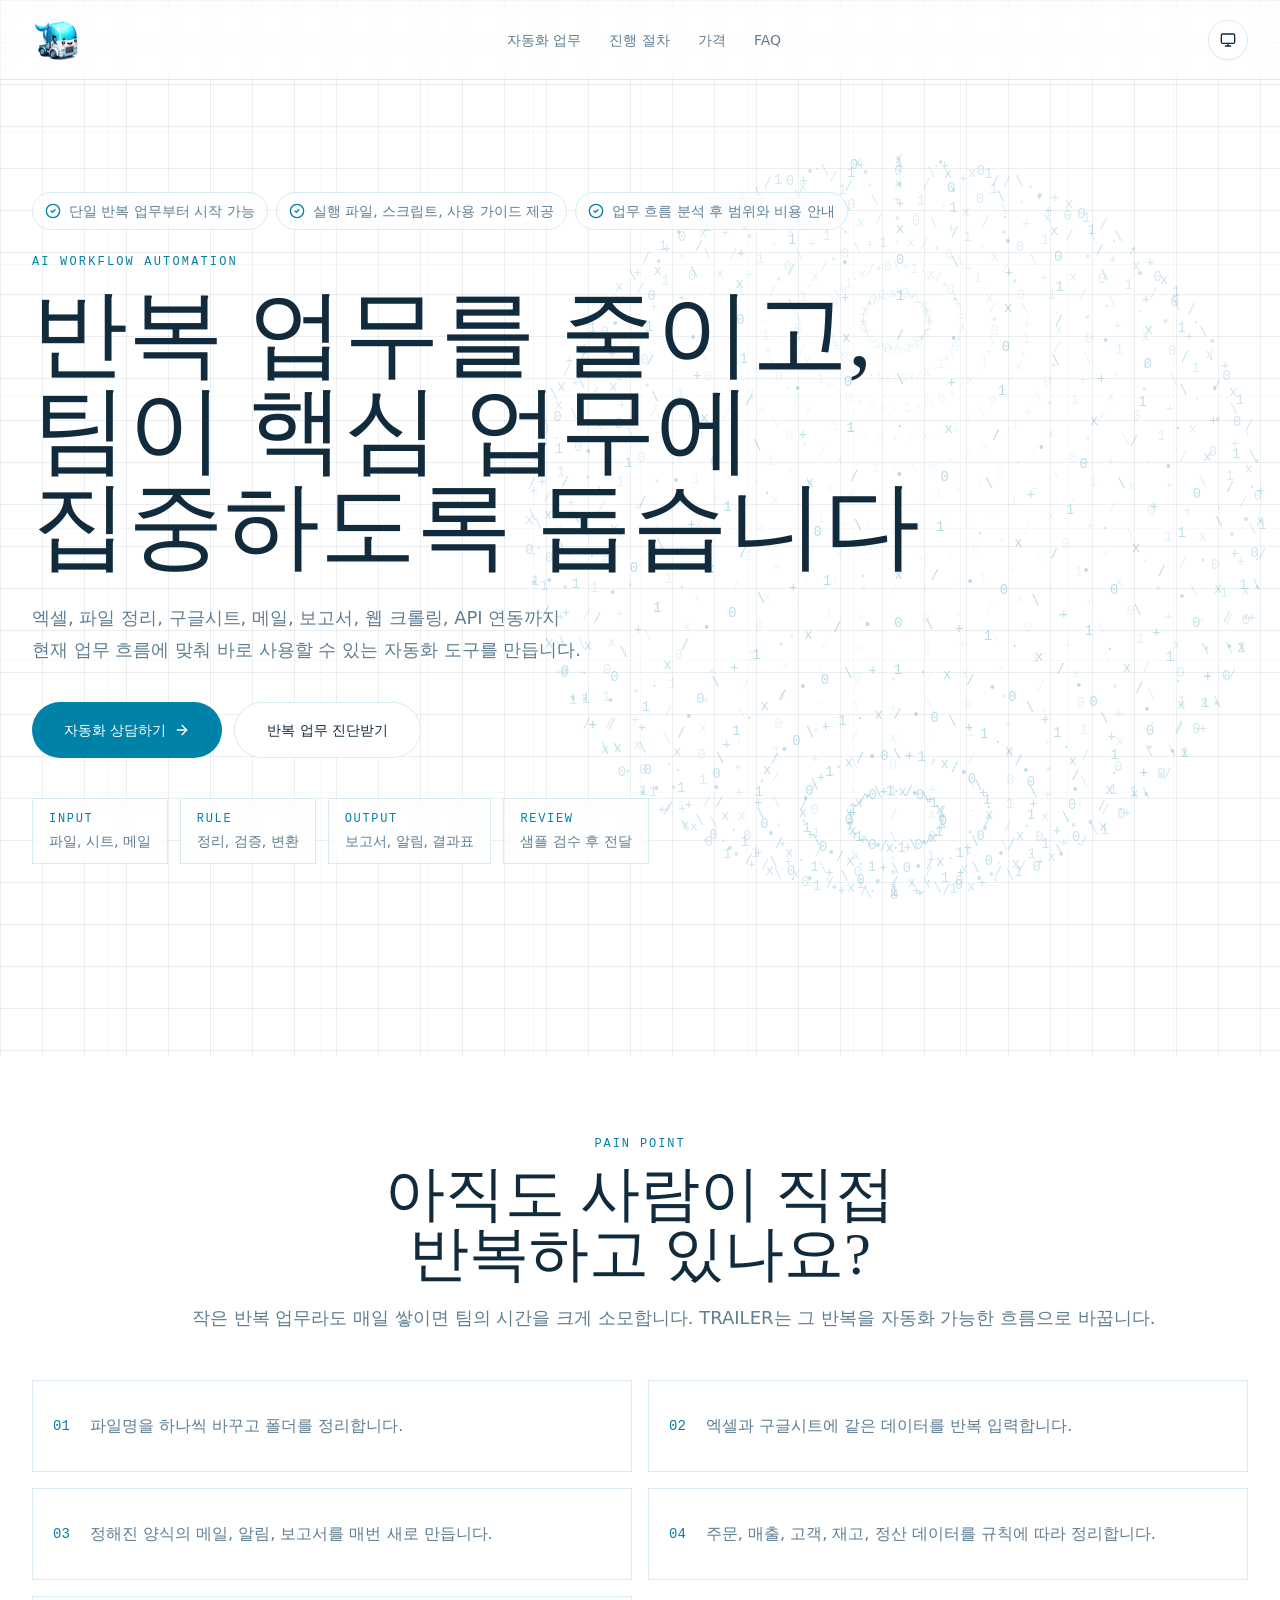
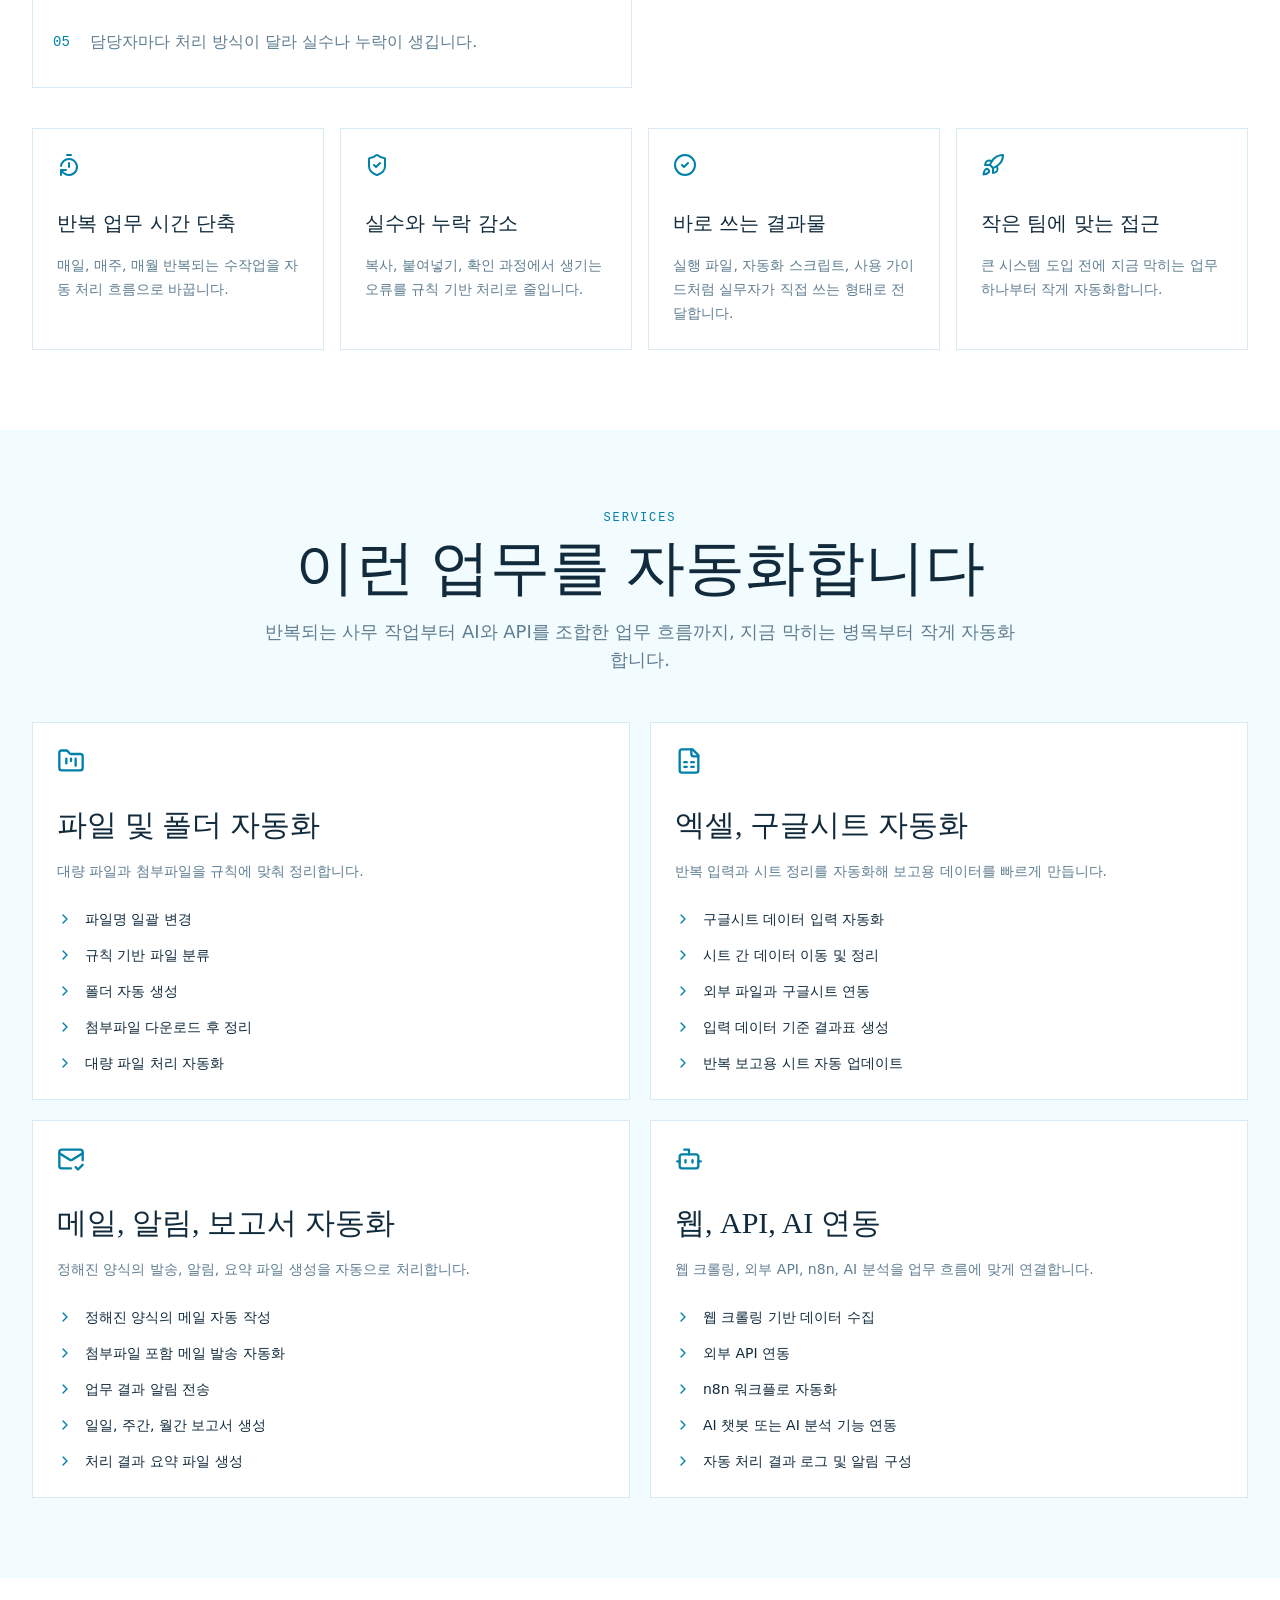
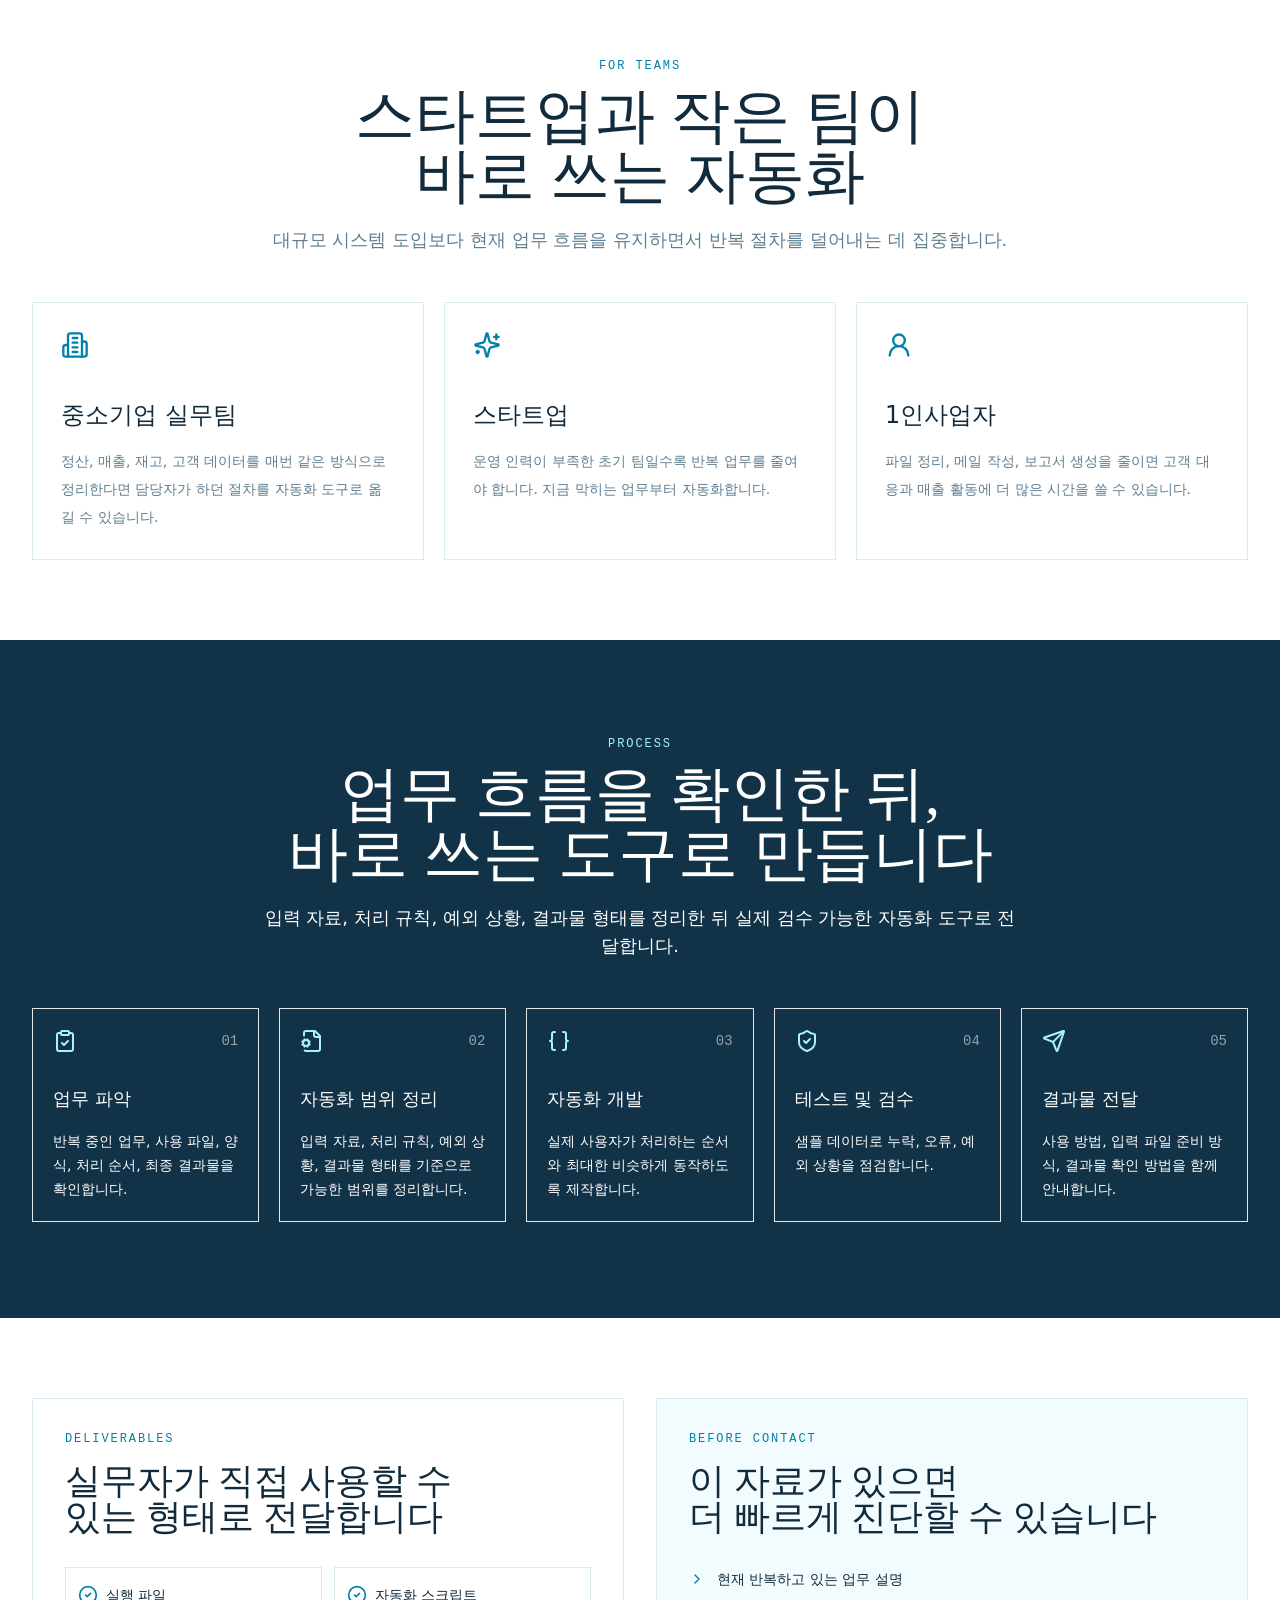
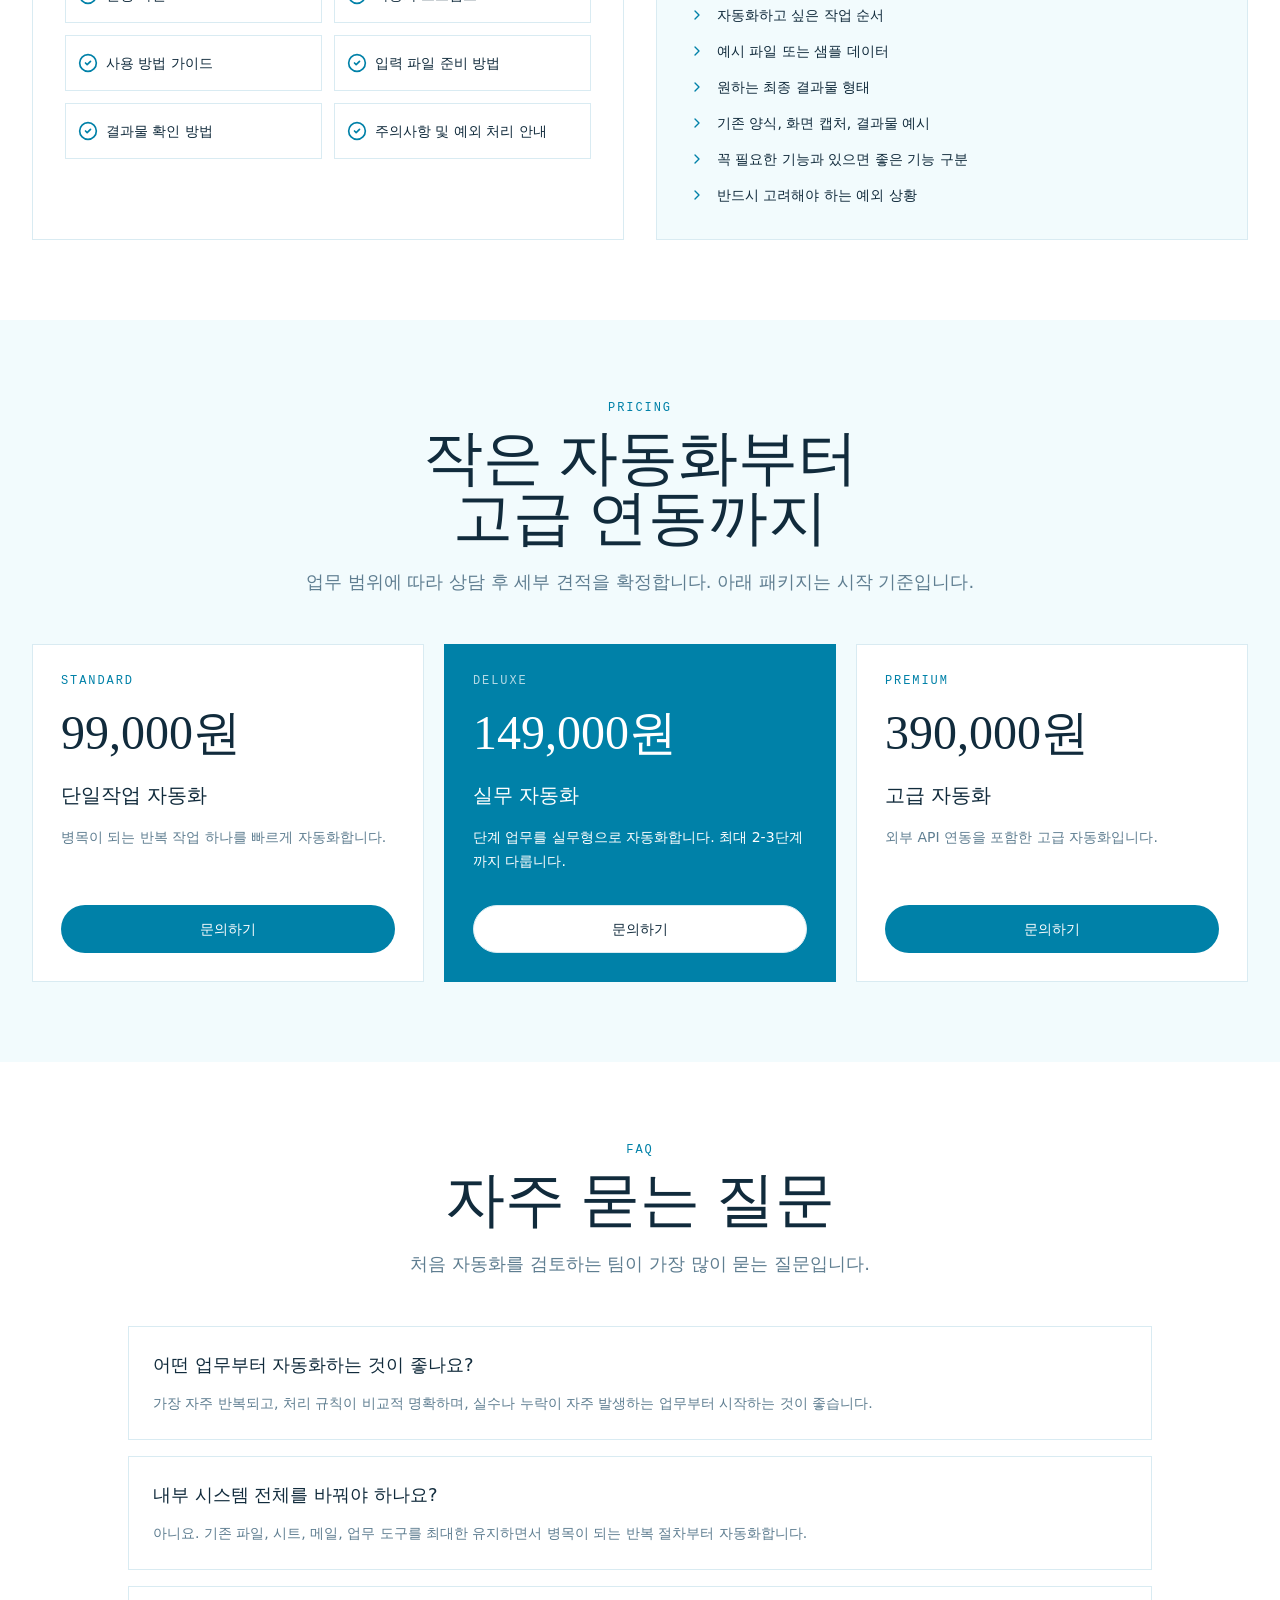
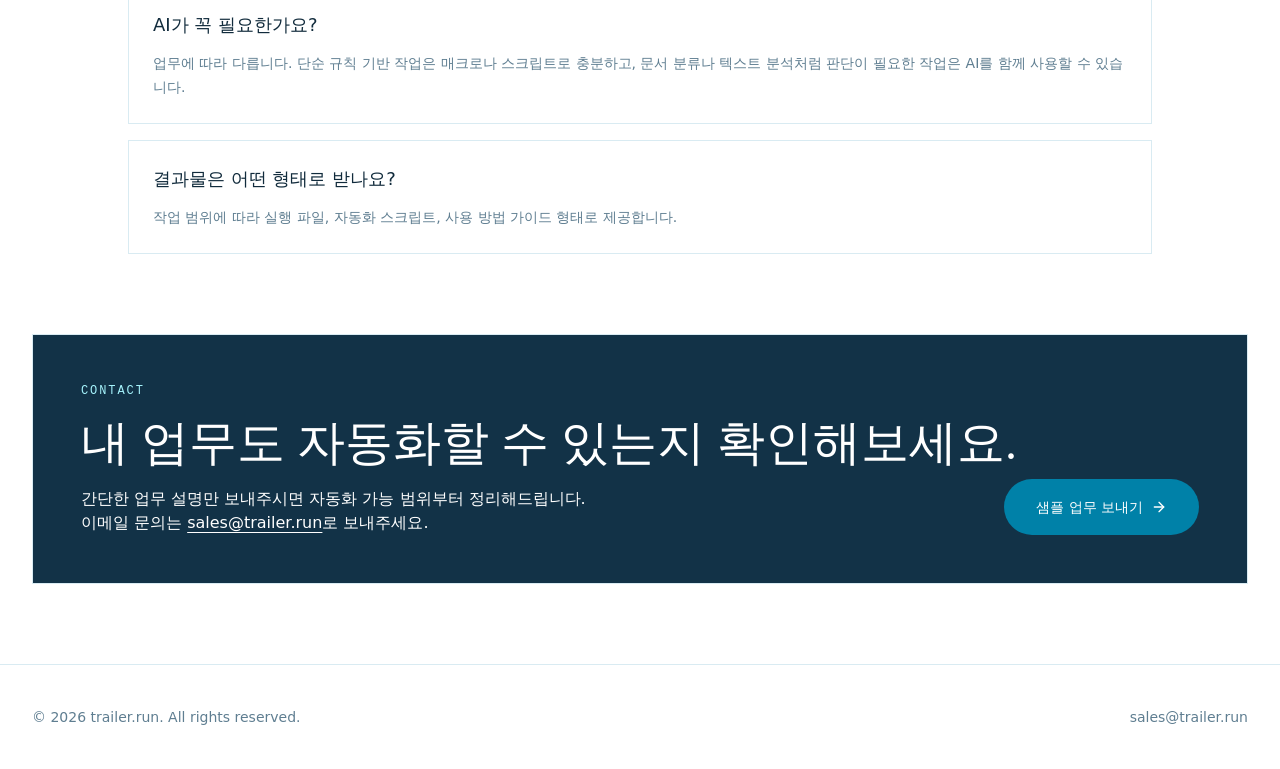
==== index.html @ 190b4578 "chore: deploy static site" ====
<!DOCTYPE html><!--gtFPV7GW4fw0BAhgLBipR--><html lang="ko"><head><meta charSet="utf-8"/><meta name="viewport" content="width=device-width, initial-scale=1"/><link rel="preload" as="image" href="/icons/trailer-logo-48.png"/><link rel="stylesheet" href="/_next/static/css/90ebd79cbf1aa823.css" data-precedence="next"/><link rel="preload" as="script" fetchPriority="low" href="/_next/static/chunks/webpack-74c939c87fa0092a.js"/><script src="/_next/static/chunks/4bd1b696-c023c6e3521b1417.js" async=""></script><script src="/_next/static/chunks/255-81ba70bd132d3eed.js" async=""></script><script src="/_next/static/chunks/main-app-4b01163e5ac64705.js" async=""></script><script src="/_next/static/chunks/app/layout-8cd34e4a7143ec90.js" async=""></script><script src="/_next/static/chunks/145-5c0f9f0de3e7cc46.js" async=""></script><script src="/_next/static/chunks/app/page-888a7d0c57a526e4.js" async=""></script><link rel="preload" href="https://www.googletagmanager.com/gtag/js?id=G-GXQRW4QENL" as="script"/><meta name="color-scheme" content="light dark"/><title>TRAILER | AI 업무 자동화 서비스</title><meta name="description" content="스타트업과 작은 팀의 반복 업무를 자동화하는 실무형 AI 업무 자동화 파트너입니다."/><meta name="keywords" content="TRAILER,AI 업무 자동화,업무 자동화,반복 업무 자동화,엑셀 자동화,구글시트 자동화,파일 정리 자동화,메일 자동화,보고서 자동화,웹 크롤링,API 연동,n8n 자동화,스타트업 자동화,중소기업 업무 자동화"/><link rel="icon" href="/icons/trailer-favicon-16.png" sizes="16x16" type="image/png"/><link rel="icon" href="/icons/trailer-favicon-32.png" sizes="32x32" type="image/png"/><link rel="apple-touch-icon" href="/icons/trailer-apple-touch-icon.png" sizes="180x180" type="image/png"/><script src="/_next/static/chunks/polyfills-42372ed130431b0a.js" noModule=""></script></head><body class="font-sans antialiased"><div hidden=""><!--$--><!--/$--></div><script>((a,b,c,d,e,f,g,h)=>{let i=document.documentElement,j=["light","dark"];function k(b){var c;(Array.isArray(a)?a:[a]).forEach(a=>{let c="class"===a,d=c&&f?e.map(a=>f[a]||a):e;c?(i.classList.remove(...d),i.classList.add(b)):i.setAttribute(a,b)}),c=b,h&&j.includes(c)&&(i.style.colorScheme=c)}if(d)k(d);else try{let a=localStorage.getItem(b)||c,d=g&&"system"===a?window.matchMedia("(prefers-color-scheme: dark)").matches?"dark":"light":a;k(d)}catch(a){}})("class","theme","system",null,["light","dark"],null,true,true)</script><header class="fixed inset-x-0 top-0 z-50 h-20 border-b border-border bg-background/88 backdrop-blur"><div class="mx-auto flex h-full max-w-7xl items-center justify-between gap-4 px-4 sm:px-6 lg:px-8"><a aria-label="TRAILER home" class="flex h-12 w-12 items-center justify-center" href="#top"><img alt="" width="48" height="48" decoding="async" data-nimg="1" class="h-12 w-12 object-contain" style="color:transparent" src="/icons/trailer-logo-48.png"/></a><nav aria-label="Primary" class="hidden items-center gap-7 md:flex"><a class="text-sm text-muted-foreground transition-colors hover:text-foreground" href="#services">자동화 업무</a><a class="text-sm text-muted-foreground transition-colors hover:text-foreground" href="#process">진행 절차</a><a class="text-sm text-muted-foreground transition-colors hover:text-foreground" href="#pricing">가격</a><a class="text-sm text-muted-foreground transition-colors hover:text-foreground" href="#faq">FAQ</a></nav><div class="flex items-center gap-2 sm:gap-3"><div class="relative"><button type="button" aria-label="화면 모드 선택" aria-haspopup="true" aria-expanded="false" aria-controls="_R_1qlfjb_" title="화면 모드 선택" class="relative inline-flex h-10 w-10 items-center justify-center rounded-full border border-border bg-background/70 text-foreground shadow-sm transition-colors hover:bg-muted focus-visible:outline-none focus-visible:ring-2 focus-visible:ring-primary focus-visible:ring-offset-2 focus-visible:ring-offset-background"><svg xmlns="http://www.w3.org/2000/svg" width="24" height="24" viewBox="0 0 24 24" fill="none" stroke="currentColor" stroke-width="2" stroke-linecap="round" stroke-linejoin="round" class="lucide lucide-monitor h-4 w-4" aria-hidden="true"><rect width="20" height="14" x="2" y="3" rx="2"></rect><line x1="8" x2="16" y1="21" y2="21"></line><line x1="12" x2="12" y1="17" y2="21"></line></svg></button></div><button type="button" aria-label="메뉴 열기" aria-controls="mobile-menu" aria-expanded="false" class="inline-flex items-center justify-center gap-2 rounded-full text-sm font-medium transition-colors focus-visible:outline-none focus-visible:ring-2 focus-visible:ring-primary focus-visible:ring-offset-2 focus-visible:ring-offset-background disabled:pointer-events-none disabled:opacity-50 border border-border bg-background text-foreground hover:bg-muted h-10 w-10 px-0 md:hidden"><svg xmlns="http://www.w3.org/2000/svg" width="24" height="24" viewBox="0 0 24 24" fill="none" stroke="currentColor" stroke-width="2" stroke-linecap="round" stroke-linejoin="round" class="lucide lucide-menu h-5 w-5" aria-hidden="true"><line x1="4" x2="20" y1="12" y2="12"></line><line x1="4" x2="20" y1="6" y2="6"></line><line x1="4" x2="20" y1="18" y2="18"></line></svg></button></div></div><div id="mobile-menu" hidden="" class="fixed inset-x-0 top-20 border-b border-border bg-background px-4 py-5 shadow-sm transition-all duration-200 md:hidden pointer-events-none -translate-y-2 opacity-0"><nav aria-label="Mobile primary" class="mx-auto flex max-w-7xl flex-col gap-2"><a class="min-h-14 rounded-full px-4 py-3 text-lg font-medium text-foreground transition-colors hover:bg-muted" href="#services">자동화 업무</a><a class="min-h-14 rounded-full px-4 py-3 text-lg font-medium text-foreground transition-colors hover:bg-muted" href="#process">진행 절차</a><a class="min-h-14 rounded-full px-4 py-3 text-lg font-medium text-foreground transition-colors hover:bg-muted" href="#pricing">가격</a><a class="min-h-14 rounded-full px-4 py-3 text-lg font-medium text-foreground transition-colors hover:bg-muted" href="#faq">FAQ</a></nav></div></header><main id="top" class="min-h-screen overflow-hidden bg-background"><section class="hero-grid relative min-h-screen overflow-hidden px-4 pb-14 pt-24 sm:px-6 sm:pb-20 sm:pt-28 lg:px-8 lg:pb-28"><div class="pointer-events-none absolute inset-0 overflow-hidden" aria-hidden="true"><div class="relative mx-auto h-full max-w-7xl"><canvas class="absolute left-[62%] top-[58%] h-[560px] w-[560px] -translate-x-1/2 -translate-y-1/2 opacity-25 sm:left-auto sm:right-0 sm:top-1/2 sm:translate-x-0 sm:opacity-35 md:right-4 lg:right-0 lg:h-[800px] lg:w-[800px] lg:opacity-40"></canvas></div></div><div class="pointer-events-none absolute inset-0 opacity-30" aria-hidden="true"><span class="absolute left-0 right-0 h-px bg-foreground/10" style="top:12.5%"></span><span class="absolute left-0 right-0 h-px bg-foreground/10" style="top:25%"></span><span class="absolute left-0 right-0 h-px bg-foreground/10" style="top:37.5%"></span><span class="absolute left-0 right-0 h-px bg-foreground/10" style="top:50%"></span><span class="absolute left-0 right-0 h-px bg-foreground/10" style="top:62.5%"></span><span class="absolute left-0 right-0 h-px bg-foreground/10" style="top:75%"></span><span class="absolute left-0 right-0 h-px bg-foreground/10" style="top:87.5%"></span><span class="absolute left-0 right-0 h-px bg-foreground/10" style="top:100%"></span><span class="absolute bottom-0 top-0 w-px bg-foreground/10" style="left:8.333%"></span><span class="absolute bottom-0 top-0 w-px bg-foreground/10" style="left:16.666%"></span><span class="absolute bottom-0 top-0 w-px bg-foreground/10" style="left:24.999000000000002%"></span><span class="absolute bottom-0 top-0 w-px bg-foreground/10" style="left:33.332%"></span><span class="absolute bottom-0 top-0 w-px bg-foreground/10" style="left:41.665%"></span><span class="absolute bottom-0 top-0 w-px bg-foreground/10" style="left:49.998000000000005%"></span><span class="absolute bottom-0 top-0 w-px bg-foreground/10" style="left:58.331%"></span><span class="absolute bottom-0 top-0 w-px bg-foreground/10" style="left:66.664%"></span><span class="absolute bottom-0 top-0 w-px bg-foreground/10" style="left:74.997%"></span><span class="absolute bottom-0 top-0 w-px bg-foreground/10" style="left:83.33%"></span><span class="absolute bottom-0 top-0 w-px bg-foreground/10" style="left:91.663%"></span><span class="absolute bottom-0 top-0 w-px bg-foreground/10" style="left:99.99600000000001%"></span></div><div class="relative z-10 mx-auto flex min-h-[calc(100vh-6rem)] max-w-7xl items-center sm:min-h-[calc(100vh-7rem)]"><div class="max-w-5xl py-8 sm:py-12 lg:py-20"><div class="gap-2 sm:flex-wrap mb-5 hidden sm:mb-6 sm:flex"><span class="inline-flex min-h-9 items-start gap-2 rounded-full border border-border bg-background/84 px-3 py-2 text-[13px] leading-5 text-muted-foreground backdrop-blur sm:items-center sm:text-sm"><svg xmlns="http://www.w3.org/2000/svg" width="24" height="24" viewBox="0 0 24 24" fill="none" stroke="currentColor" stroke-width="2" stroke-linecap="round" stroke-linejoin="round" class="lucide lucide-circle-check mt-0.5 h-4 w-4 shrink-0 text-primary sm:mt-0" aria-hidden="true"><circle cx="12" cy="12" r="10"></circle><path d="m9 12 2 2 4-4"></path></svg><span class="break-safe">단일 반복 업무부터 시작 가능</span></span><span class="inline-flex min-h-9 items-start gap-2 rounded-full border border-border bg-background/84 px-3 py-2 text-[13px] leading-5 text-muted-foreground backdrop-blur sm:items-center sm:text-sm"><svg xmlns="http://www.w3.org/2000/svg" width="24" height="24" viewBox="0 0 24 24" fill="none" stroke="currentColor" stroke-width="2" stroke-linecap="round" stroke-linejoin="round" class="lucide lucide-circle-check mt-0.5 h-4 w-4 shrink-0 text-primary sm:mt-0" aria-hidden="true"><circle cx="12" cy="12" r="10"></circle><path d="m9 12 2 2 4-4"></path></svg><span class="break-safe">실행 파일, 스크립트, 사용 가이드 제공</span></span><span class="inline-flex min-h-9 items-start gap-2 rounded-full border border-border bg-background/84 px-3 py-2 text-[13px] leading-5 text-muted-foreground backdrop-blur sm:items-center sm:text-sm"><svg xmlns="http://www.w3.org/2000/svg" width="24" height="24" viewBox="0 0 24 24" fill="none" stroke="currentColor" stroke-width="2" stroke-linecap="round" stroke-linejoin="round" class="lucide lucide-circle-check mt-0.5 h-4 w-4 shrink-0 text-primary sm:mt-0" aria-hidden="true"><circle cx="12" cy="12" r="10"></circle><path d="m9 12 2 2 4-4"></path></svg><span class="break-safe">업무 흐름 분석 후 범위와 비용 안내</span></span></div><p class="mb-3 font-mono text-[11px] uppercase tracking-[0.16em] text-primary sm:mb-4 sm:text-xs sm:tracking-[0.18em]">AI Workflow Automation</p><h1 class="break-safe text-balance max-w-4xl font-serif text-[3rem] font-normal leading-[1.02] tracking-normal text-foreground sm:text-7xl sm:leading-[0.98] lg:text-8xl">반복 업무를 줄이고, 팀이 핵심 업무에 집중하도록 돕습니다</h1><p class="text-pretty mt-5 max-w-2xl text-[15px] leading-7 text-muted-foreground sm:mt-7 sm:text-lg sm:leading-8">엑셀, 파일 정리, 구글시트, 메일, 보고서, 웹 크롤링,<!-- --> <span class="whitespace-nowrap">API 연동까지</span><br class="hidden sm:block"/>현재 업무 흐름에 맞춰 바로 사용할 수 있는<!-- --> <span class="whitespace-nowrap">자동화 도구</span>를 만듭니다.</p><div class="grid gap-2 sm:flex-wrap mt-6 sm:hidden"><span class="inline-flex min-h-9 items-start gap-2 rounded-full border border-border bg-background/84 px-3 py-2 text-[13px] leading-5 text-muted-foreground backdrop-blur sm:items-center sm:text-sm"><svg xmlns="http://www.w3.org/2000/svg" width="24" height="24" viewBox="0 0 24 24" fill="none" stroke="currentColor" stroke-width="2" stroke-linecap="round" stroke-linejoin="round" class="lucide lucide-circle-check mt-0.5 h-4 w-4 shrink-0 text-primary sm:mt-0" aria-hidden="true"><circle cx="12" cy="12" r="10"></circle><path d="m9 12 2 2 4-4"></path></svg><span class="break-safe">단일 반복 업무부터 시작 가능</span></span><span class="inline-flex min-h-9 items-start gap-2 rounded-full border border-border bg-background/84 px-3 py-2 text-[13px] leading-5 text-muted-foreground backdrop-blur sm:items-center sm:text-sm"><svg xmlns="http://www.w3.org/2000/svg" width="24" height="24" viewBox="0 0 24 24" fill="none" stroke="currentColor" stroke-width="2" stroke-linecap="round" stroke-linejoin="round" class="lucide lucide-circle-check mt-0.5 h-4 w-4 shrink-0 text-primary sm:mt-0" aria-hidden="true"><circle cx="12" cy="12" r="10"></circle><path d="m9 12 2 2 4-4"></path></svg><span class="break-safe">실행 파일, 스크립트, 사용 가이드 제공</span></span><span class="inline-flex min-h-9 items-start gap-2 rounded-full border border-border bg-background/84 px-3 py-2 text-[13px] leading-5 text-muted-foreground backdrop-blur sm:items-center sm:text-sm"><svg xmlns="http://www.w3.org/2000/svg" width="24" height="24" viewBox="0 0 24 24" fill="none" stroke="currentColor" stroke-width="2" stroke-linecap="round" stroke-linejoin="round" class="lucide lucide-circle-check mt-0.5 h-4 w-4 shrink-0 text-primary sm:mt-0" aria-hidden="true"><circle cx="12" cy="12" r="10"></circle><path d="m9 12 2 2 4-4"></path></svg><span class="break-safe">업무 흐름 분석 후 범위와 비용 안내</span></span></div><div class="mt-7 flex flex-col gap-3 sm:mt-9 sm:flex-row"><a class="inline-flex items-center justify-center gap-2 rounded-full text-sm font-medium transition-colors focus-visible:outline-none focus-visible:ring-2 focus-visible:ring-primary focus-visible:ring-offset-2 focus-visible:ring-offset-background disabled:pointer-events-none disabled:opacity-50 bg-primary text-primary-foreground hover:bg-primary/90 h-14 px-8 w-full sm:w-auto" href="https://kmong.com/gig/768317">자동화 상담하기<svg xmlns="http://www.w3.org/2000/svg" width="24" height="24" viewBox="0 0 24 24" fill="none" stroke="currentColor" stroke-width="2" stroke-linecap="round" stroke-linejoin="round" class="lucide lucide-arrow-right h-4 w-4" aria-hidden="true"><path d="M5 12h14"></path><path d="m12 5 7 7-7 7"></path></svg></a><a class="inline-flex items-center justify-center gap-2 rounded-full text-sm font-medium transition-colors focus-visible:outline-none focus-visible:ring-2 focus-visible:ring-primary focus-visible:ring-offset-2 focus-visible:ring-offset-background disabled:pointer-events-none disabled:opacity-50 border border-border bg-background text-foreground hover:bg-muted h-14 px-8 w-full sm:w-auto" href="https://kmong.com/gig/768317">반복 업무 진단받기</a></div><div class="mt-8 grid auto-rows-fr grid-cols-2 gap-2 sm:mt-10 sm:flex sm:flex-wrap sm:gap-3"><div class="flex h-full min-h-[76px] min-w-0 flex-col border border-border bg-background/82 p-3 backdrop-blur sm:min-h-0 sm:px-4 sm:py-3"><p class="font-mono text-[11px] uppercase tracking-[0.12em] text-primary sm:text-xs sm:tracking-[0.14em]">Input</p><p class="break-safe mt-1 text-[13px] leading-5 text-muted-foreground sm:text-sm">파일, 시트, 메일</p></div><div class="flex h-full min-h-[76px] min-w-0 flex-col border border-border bg-background/82 p-3 backdrop-blur sm:min-h-0 sm:px-4 sm:py-3"><p class="font-mono text-[11px] uppercase tracking-[0.12em] text-primary sm:text-xs sm:tracking-[0.14em]">Rule</p><p class="break-safe mt-1 text-[13px] leading-5 text-muted-foreground sm:text-sm">정리, 검증, 변환</p></div><div class="flex h-full min-h-[76px] min-w-0 flex-col border border-border bg-background/82 p-3 backdrop-blur sm:min-h-0 sm:px-4 sm:py-3"><p class="font-mono text-[11px] uppercase tracking-[0.12em] text-primary sm:text-xs sm:tracking-[0.14em]">Output</p><p class="break-safe mt-1 text-[13px] leading-5 text-muted-foreground sm:text-sm">보고서, 알림, 결과표</p></div><div class="flex h-full min-h-[76px] min-w-0 flex-col border border-border bg-background/82 p-3 backdrop-blur sm:min-h-0 sm:px-4 sm:py-3"><p class="font-mono text-[11px] uppercase tracking-[0.12em] text-primary sm:text-xs sm:tracking-[0.14em]">Review</p><p class="break-safe mt-1 text-[13px] leading-5 text-muted-foreground sm:text-sm">샘플 검수 후 전달</p></div></div></div></div></section><section class="px-4 py-14 sm:px-6 sm:py-20 lg:px-8"><div class="mx-auto max-w-7xl"><div class="mx-auto mb-9 text-center md:mb-12 max-w-4xl lg:[&amp;_p:last-child]:whitespace-nowrap"><p class="mb-3 font-mono text-[11px] uppercase tracking-[0.14em] md:text-xs md:tracking-[0.16em] text-primary">Pain Point</p><h2 class="break-safe text-balance font-serif text-[2.35rem] font-normal leading-[1.04] tracking-normal md:text-6xl md:leading-none text-foreground">아직도 사람이 직접 반복하고 있나요?</h2><p class="text-pretty mt-4 text-[15px] leading-7 md:mt-5 md:text-lg text-muted-foreground">작은 반복 업무라도 매일 쌓이면 팀의 시간을 크게 소모합니다. TRAILER는 그 반복을 자동화 가능한 흐름으로 바꿉니다.</p></div><div class="grid gap-3 md:grid-cols-2 md:gap-4"><div class="flex min-h-[92px] items-center gap-4 border border-border bg-card p-4 sm:gap-5 sm:p-5"><span class="font-mono text-sm text-primary">0<!-- -->1</span><p class="break-safe text-[15px] leading-7 text-muted-foreground sm:text-base">파일명을 하나씩 바꾸고 폴더를 정리합니다.</p></div><div class="flex min-h-[92px] items-center gap-4 border border-border bg-card p-4 sm:gap-5 sm:p-5"><span class="font-mono text-sm text-primary">0<!-- -->2</span><p class="break-safe text-[15px] leading-7 text-muted-foreground sm:text-base">엑셀과 구글시트에 같은 데이터를 반복 입력합니다.</p></div><div class="flex min-h-[92px] items-center gap-4 border border-border bg-card p-4 sm:gap-5 sm:p-5"><span class="font-mono text-sm text-primary">0<!-- -->3</span><p class="break-safe text-[15px] leading-7 text-muted-foreground sm:text-base">정해진 양식의 메일, 알림, 보고서를 매번 새로 만듭니다.</p></div><div class="flex min-h-[92px] items-center gap-4 border border-border bg-card p-4 sm:gap-5 sm:p-5"><span class="font-mono text-sm text-primary">0<!-- -->4</span><p class="break-safe text-[15px] leading-7 text-muted-foreground sm:text-base">주문, 매출, 고객, 재고, 정산 데이터를 규칙에 따라 정리합니다.</p></div><div class="flex min-h-[92px] items-center gap-4 border border-border bg-card p-4 sm:gap-5 sm:p-5"><span class="font-mono text-sm text-primary">0<!-- -->5</span><p class="break-safe text-[15px] leading-7 text-muted-foreground sm:text-base">담당자마다 처리 방식이 달라 실수나 누락이 생깁니다.</p></div></div><div class="mt-8 grid gap-3 sm:grid-cols-2 md:mt-10 md:grid-cols-4 md:gap-4"><article class="flex min-h-[210px] flex-col border border-border bg-card p-5 sm:p-6"><svg xmlns="http://www.w3.org/2000/svg" width="24" height="24" viewBox="0 0 24 24" fill="none" stroke="currentColor" stroke-width="2" stroke-linecap="round" stroke-linejoin="round" class="lucide lucide-timer-reset mb-6 h-6 w-6 text-primary md:mb-8" aria-hidden="true"><path d="M10 2h4"></path><path d="M12 14v-4"></path><path d="M4 13a8 8 0 0 1 8-7 8 8 0 1 1-5.3 14L4 17.6"></path><path d="M9 17H4v5"></path></svg><h3 class="break-safe text-lg font-medium sm:text-xl">반복 업무 시간 단축</h3><p class="text-pretty mt-3 text-sm leading-6 text-muted-foreground sm:mt-4">매일, 매주, 매월 반복되는 수작업을 자동 처리 흐름으로 바꿉니다.</p></article><article class="flex min-h-[210px] flex-col border border-border bg-card p-5 sm:p-6"><svg xmlns="http://www.w3.org/2000/svg" width="24" height="24" viewBox="0 0 24 24" fill="none" stroke="currentColor" stroke-width="2" stroke-linecap="round" stroke-linejoin="round" class="lucide lucide-shield-check mb-6 h-6 w-6 text-primary md:mb-8" aria-hidden="true"><path d="M20 13c0 5-3.5 7.5-7.66 8.95a1 1 0 0 1-.67-.01C7.5 20.5 4 18 4 13V6a1 1 0 0 1 1-1c2 0 4.5-1.2 6.24-2.72a1.17 1.17 0 0 1 1.52 0C14.51 3.81 17 5 19 5a1 1 0 0 1 1 1z"></path><path d="m9 12 2 2 4-4"></path></svg><h3 class="break-safe text-lg font-medium sm:text-xl">실수와 누락 감소</h3><p class="text-pretty mt-3 text-sm leading-6 text-muted-foreground sm:mt-4">복사, 붙여넣기, 확인 과정에서 생기는 오류를 규칙 기반 처리로 줄입니다.</p></article><article class="flex min-h-[210px] flex-col border border-border bg-card p-5 sm:p-6"><svg xmlns="http://www.w3.org/2000/svg" width="24" height="24" viewBox="0 0 24 24" fill="none" stroke="currentColor" stroke-width="2" stroke-linecap="round" stroke-linejoin="round" class="lucide lucide-circle-check mb-6 h-6 w-6 text-primary md:mb-8" aria-hidden="true"><circle cx="12" cy="12" r="10"></circle><path d="m9 12 2 2 4-4"></path></svg><h3 class="break-safe text-lg font-medium sm:text-xl">바로 쓰는 결과물</h3><p class="text-pretty mt-3 text-sm leading-6 text-muted-foreground sm:mt-4">실행 파일, 자동화 스크립트, 사용 가이드처럼 실무자가 직접 쓰는 형태로 전달합니다.</p></article><article class="flex min-h-[210px] flex-col border border-border bg-card p-5 sm:p-6"><svg xmlns="http://www.w3.org/2000/svg" width="24" height="24" viewBox="0 0 24 24" fill="none" stroke="currentColor" stroke-width="2" stroke-linecap="round" stroke-linejoin="round" class="lucide lucide-rocket mb-6 h-6 w-6 text-primary md:mb-8" aria-hidden="true"><path d="M4.5 16.5c-1.5 1.26-2 5-2 5s3.74-.5 5-2c.71-.84.7-2.13-.09-2.91a2.18 2.18 0 0 0-2.91-.09z"></path><path d="m12 15-3-3a22 22 0 0 1 2-3.95A12.88 12.88 0 0 1 22 2c0 2.72-.78 7.5-6 11a22.35 22.35 0 0 1-4 2z"></path><path d="M9 12H4s.55-3.03 2-4c1.62-1.08 5 0 5 0"></path><path d="M12 15v5s3.03-.55 4-2c1.08-1.62 0-5 0-5"></path></svg><h3 class="break-safe text-lg font-medium sm:text-xl">작은 팀에 맞는 접근</h3><p class="text-pretty mt-3 text-sm leading-6 text-muted-foreground sm:mt-4">큰 시스템 도입 전에 지금 막히는 업무 하나부터 작게 자동화합니다.</p></article></div></div></section><section id="services" class="bg-muted px-4 py-14 sm:px-6 sm:py-20 lg:px-8"><div class="mx-auto max-w-7xl"><div class="mx-auto mb-9 max-w-3xl text-center md:mb-12"><p class="mb-3 font-mono text-[11px] uppercase tracking-[0.14em] md:text-xs md:tracking-[0.16em] text-primary">Services</p><h2 class="break-safe text-balance font-serif text-[2.35rem] font-normal leading-[1.04] tracking-normal md:text-6xl md:leading-none text-foreground">이런 업무를 자동화합니다</h2><p class="text-pretty mt-4 text-[15px] leading-7 md:mt-5 md:text-lg text-muted-foreground">반복되는 사무 작업부터 AI와 API를 조합한 업무 흐름까지, 지금 막히는 병목부터 작게 자동화합니다.</p></div><div class="grid gap-4 md:grid-cols-2 md:gap-5"><article class="border border-border bg-card p-5 sm:p-6"><svg xmlns="http://www.w3.org/2000/svg" width="24" height="24" viewBox="0 0 24 24" fill="none" stroke="currentColor" stroke-width="2" stroke-linecap="round" stroke-linejoin="round" class="lucide lucide-folder-kanban mb-6 h-7 w-7 text-primary md:mb-8" aria-hidden="true"><path d="M4 20h16a2 2 0 0 0 2-2V8a2 2 0 0 0-2-2h-7.93a2 2 0 0 1-1.66-.9l-.82-1.2A2 2 0 0 0 7.93 3H4a2 2 0 0 0-2 2v13c0 1.1.9 2 2 2Z"></path><path d="M8 10v4"></path><path d="M12 10v2"></path><path d="M16 10v6"></path></svg><h3 class="break-safe font-serif text-[1.65rem] font-normal leading-[1.08] sm:text-3xl">파일 및 폴더 자동화</h3><p class="text-pretty mt-3 text-sm leading-6 text-muted-foreground sm:mt-4">대량 파일과 첨부파일을 규칙에 맞춰 정리합니다.</p><ul class="mt-5 grid gap-3 sm:mt-6"><li class="flex items-start gap-3 text-sm leading-6"><svg xmlns="http://www.w3.org/2000/svg" width="24" height="24" viewBox="0 0 24 24" fill="none" stroke="currentColor" stroke-width="2" stroke-linecap="round" stroke-linejoin="round" class="lucide lucide-chevron-right mt-1 h-4 w-4 shrink-0 text-primary" aria-hidden="true"><path d="m9 18 6-6-6-6"></path></svg><span class="break-safe">파일명 일괄 변경</span></li><li class="flex items-start gap-3 text-sm leading-6"><svg xmlns="http://www.w3.org/2000/svg" width="24" height="24" viewBox="0 0 24 24" fill="none" stroke="currentColor" stroke-width="2" stroke-linecap="round" stroke-linejoin="round" class="lucide lucide-chevron-right mt-1 h-4 w-4 shrink-0 text-primary" aria-hidden="true"><path d="m9 18 6-6-6-6"></path></svg><span class="break-safe">규칙 기반 파일 분류</span></li><li class="flex items-start gap-3 text-sm leading-6"><svg xmlns="http://www.w3.org/2000/svg" width="24" height="24" viewBox="0 0 24 24" fill="none" stroke="currentColor" stroke-width="2" stroke-linecap="round" stroke-linejoin="round" class="lucide lucide-chevron-right mt-1 h-4 w-4 shrink-0 text-primary" aria-hidden="true"><path d="m9 18 6-6-6-6"></path></svg><span class="break-safe">폴더 자동 생성</span></li><li class="flex items-start gap-3 text-sm leading-6"><svg xmlns="http://www.w3.org/2000/svg" width="24" height="24" viewBox="0 0 24 24" fill="none" stroke="currentColor" stroke-width="2" stroke-linecap="round" stroke-linejoin="round" class="lucide lucide-chevron-right mt-1 h-4 w-4 shrink-0 text-primary" aria-hidden="true"><path d="m9 18 6-6-6-6"></path></svg><span class="break-safe">첨부파일 다운로드 후 정리</span></li><li class="flex items-start gap-3 text-sm leading-6"><svg xmlns="http://www.w3.org/2000/svg" width="24" height="24" viewBox="0 0 24 24" fill="none" stroke="currentColor" stroke-width="2" stroke-linecap="round" stroke-linejoin="round" class="lucide lucide-chevron-right mt-1 h-4 w-4 shrink-0 text-primary" aria-hidden="true"><path d="m9 18 6-6-6-6"></path></svg><span class="break-safe">대량 파일 처리 자동화</span></li></ul></article><article class="border border-border bg-card p-5 sm:p-6"><svg xmlns="http://www.w3.org/2000/svg" width="24" height="24" viewBox="0 0 24 24" fill="none" stroke="currentColor" stroke-width="2" stroke-linecap="round" stroke-linejoin="round" class="lucide lucide-file-spreadsheet mb-6 h-7 w-7 text-primary md:mb-8" aria-hidden="true"><path d="M15 2H6a2 2 0 0 0-2 2v16a2 2 0 0 0 2 2h12a2 2 0 0 0 2-2V7Z"></path><path d="M14 2v4a2 2 0 0 0 2 2h4"></path><path d="M8 13h2"></path><path d="M14 13h2"></path><path d="M8 17h2"></path><path d="M14 17h2"></path></svg><h3 class="break-safe font-serif text-[1.65rem] font-normal leading-[1.08] sm:text-3xl">엑셀, 구글시트 자동화</h3><p class="text-pretty mt-3 text-sm leading-6 text-muted-foreground sm:mt-4">반복 입력과 시트 정리를 자동화해 보고용 데이터를 빠르게 만듭니다.</p><ul class="mt-5 grid gap-3 sm:mt-6"><li class="flex items-start gap-3 text-sm leading-6"><svg xmlns="http://www.w3.org/2000/svg" width="24" height="24" viewBox="0 0 24 24" fill="none" stroke="currentColor" stroke-width="2" stroke-linecap="round" stroke-linejoin="round" class="lucide lucide-chevron-right mt-1 h-4 w-4 shrink-0 text-primary" aria-hidden="true"><path d="m9 18 6-6-6-6"></path></svg><span class="break-safe">구글시트 데이터 입력 자동화</span></li><li class="flex items-start gap-3 text-sm leading-6"><svg xmlns="http://www.w3.org/2000/svg" width="24" height="24" viewBox="0 0 24 24" fill="none" stroke="currentColor" stroke-width="2" stroke-linecap="round" stroke-linejoin="round" class="lucide lucide-chevron-right mt-1 h-4 w-4 shrink-0 text-primary" aria-hidden="true"><path d="m9 18 6-6-6-6"></path></svg><span class="break-safe">시트 간 데이터 이동 및 정리</span></li><li class="flex items-start gap-3 text-sm leading-6"><svg xmlns="http://www.w3.org/2000/svg" width="24" height="24" viewBox="0 0 24 24" fill="none" stroke="currentColor" stroke-width="2" stroke-linecap="round" stroke-linejoin="round" class="lucide lucide-chevron-right mt-1 h-4 w-4 shrink-0 text-primary" aria-hidden="true"><path d="m9 18 6-6-6-6"></path></svg><span class="break-safe">외부 파일과 구글시트 연동</span></li><li class="flex items-start gap-3 text-sm leading-6"><svg xmlns="http://www.w3.org/2000/svg" width="24" height="24" viewBox="0 0 24 24" fill="none" stroke="currentColor" stroke-width="2" stroke-linecap="round" stroke-linejoin="round" class="lucide lucide-chevron-right mt-1 h-4 w-4 shrink-0 text-primary" aria-hidden="true"><path d="m9 18 6-6-6-6"></path></svg><span class="break-safe">입력 데이터 기준 결과표 생성</span></li><li class="flex items-start gap-3 text-sm leading-6"><svg xmlns="http://www.w3.org/2000/svg" width="24" height="24" viewBox="0 0 24 24" fill="none" stroke="currentColor" stroke-width="2" stroke-linecap="round" stroke-linejoin="round" class="lucide lucide-chevron-right mt-1 h-4 w-4 shrink-0 text-primary" aria-hidden="true"><path d="m9 18 6-6-6-6"></path></svg><span class="break-safe">반복 보고용 시트 자동 업데이트</span></li></ul></article><article class="border border-border bg-card p-5 sm:p-6"><svg xmlns="http://www.w3.org/2000/svg" width="24" height="24" viewBox="0 0 24 24" fill="none" stroke="currentColor" stroke-width="2" stroke-linecap="round" stroke-linejoin="round" class="lucide lucide-mail-check mb-6 h-7 w-7 text-primary md:mb-8" aria-hidden="true"><path d="M22 13V6a2 2 0 0 0-2-2H4a2 2 0 0 0-2 2v12c0 1.1.9 2 2 2h8"></path><path d="m22 7-8.97 5.7a1.94 1.94 0 0 1-2.06 0L2 7"></path><path d="m16 19 2 2 4-4"></path></svg><h3 class="break-safe font-serif text-[1.65rem] font-normal leading-[1.08] sm:text-3xl">메일, 알림, 보고서 자동화</h3><p class="text-pretty mt-3 text-sm leading-6 text-muted-foreground sm:mt-4">정해진 양식의 발송, 알림, 요약 파일 생성을 자동으로 처리합니다.</p><ul class="mt-5 grid gap-3 sm:mt-6"><li class="flex items-start gap-3 text-sm leading-6"><svg xmlns="http://www.w3.org/2000/svg" width="24" height="24" viewBox="0 0 24 24" fill="none" stroke="currentColor" stroke-width="2" stroke-linecap="round" stroke-linejoin="round" class="lucide lucide-chevron-right mt-1 h-4 w-4 shrink-0 text-primary" aria-hidden="true"><path d="m9 18 6-6-6-6"></path></svg><span class="break-safe">정해진 양식의 메일 자동 작성</span></li><li class="flex items-start gap-3 text-sm leading-6"><svg xmlns="http://www.w3.org/2000/svg" width="24" height="24" viewBox="0 0 24 24" fill="none" stroke="currentColor" stroke-width="2" stroke-linecap="round" stroke-linejoin="round" class="lucide lucide-chevron-right mt-1 h-4 w-4 shrink-0 text-primary" aria-hidden="true"><path d="m9 18 6-6-6-6"></path></svg><span class="break-safe">첨부파일 포함 메일 발송 자동화</span></li><li class="flex items-start gap-3 text-sm leading-6"><svg xmlns="http://www.w3.org/2000/svg" width="24" height="24" viewBox="0 0 24 24" fill="none" stroke="currentColor" stroke-width="2" stroke-linecap="round" stroke-linejoin="round" class="lucide lucide-chevron-right mt-1 h-4 w-4 shrink-0 text-primary" aria-hidden="true"><path d="m9 18 6-6-6-6"></path></svg><span class="break-safe">업무 결과 알림 전송</span></li><li class="flex items-start gap-3 text-sm leading-6"><svg xmlns="http://www.w3.org/2000/svg" width="24" height="24" viewBox="0 0 24 24" fill="none" stroke="currentColor" stroke-width="2" stroke-linecap="round" stroke-linejoin="round" class="lucide lucide-chevron-right mt-1 h-4 w-4 shrink-0 text-primary" aria-hidden="true"><path d="m9 18 6-6-6-6"></path></svg><span class="break-safe">일일, 주간, 월간 보고서 생성</span></li><li class="flex items-start gap-3 text-sm leading-6"><svg xmlns="http://www.w3.org/2000/svg" width="24" height="24" viewBox="0 0 24 24" fill="none" stroke="currentColor" stroke-width="2" stroke-linecap="round" stroke-linejoin="round" class="lucide lucide-chevron-right mt-1 h-4 w-4 shrink-0 text-primary" aria-hidden="true"><path d="m9 18 6-6-6-6"></path></svg><span class="break-safe">처리 결과 요약 파일 생성</span></li></ul></article><article class="border border-border bg-card p-5 sm:p-6"><svg xmlns="http://www.w3.org/2000/svg" width="24" height="24" viewBox="0 0 24 24" fill="none" stroke="currentColor" stroke-width="2" stroke-linecap="round" stroke-linejoin="round" class="lucide lucide-bot mb-6 h-7 w-7 text-primary md:mb-8" aria-hidden="true"><path d="M12 8V4H8"></path><rect width="16" height="12" x="4" y="8" rx="2"></rect><path d="M2 14h2"></path><path d="M20 14h2"></path><path d="M15 13v2"></path><path d="M9 13v2"></path></svg><h3 class="break-safe font-serif text-[1.65rem] font-normal leading-[1.08] sm:text-3xl">웹, API, AI 연동</h3><p class="text-pretty mt-3 text-sm leading-6 text-muted-foreground sm:mt-4">웹 크롤링, 외부 API, n8n, AI 분석을 업무 흐름에 맞게 연결합니다.</p><ul class="mt-5 grid gap-3 sm:mt-6"><li class="flex items-start gap-3 text-sm leading-6"><svg xmlns="http://www.w3.org/2000/svg" width="24" height="24" viewBox="0 0 24 24" fill="none" stroke="currentColor" stroke-width="2" stroke-linecap="round" stroke-linejoin="round" class="lucide lucide-chevron-right mt-1 h-4 w-4 shrink-0 text-primary" aria-hidden="true"><path d="m9 18 6-6-6-6"></path></svg><span class="break-safe">웹 크롤링 기반 데이터 수집</span></li><li class="flex items-start gap-3 text-sm leading-6"><svg xmlns="http://www.w3.org/2000/svg" width="24" height="24" viewBox="0 0 24 24" fill="none" stroke="currentColor" stroke-width="2" stroke-linecap="round" stroke-linejoin="round" class="lucide lucide-chevron-right mt-1 h-4 w-4 shrink-0 text-primary" aria-hidden="true"><path d="m9 18 6-6-6-6"></path></svg><span class="break-safe">외부 API 연동</span></li><li class="flex items-start gap-3 text-sm leading-6"><svg xmlns="http://www.w3.org/2000/svg" width="24" height="24" viewBox="0 0 24 24" fill="none" stroke="currentColor" stroke-width="2" stroke-linecap="round" stroke-linejoin="round" class="lucide lucide-chevron-right mt-1 h-4 w-4 shrink-0 text-primary" aria-hidden="true"><path d="m9 18 6-6-6-6"></path></svg><span class="break-safe">n8n 워크플로 자동화</span></li><li class="flex items-start gap-3 text-sm leading-6"><svg xmlns="http://www.w3.org/2000/svg" width="24" height="24" viewBox="0 0 24 24" fill="none" stroke="currentColor" stroke-width="2" stroke-linecap="round" stroke-linejoin="round" class="lucide lucide-chevron-right mt-1 h-4 w-4 shrink-0 text-primary" aria-hidden="true"><path d="m9 18 6-6-6-6"></path></svg><span class="break-safe">AI 챗봇 또는 AI 분석 기능 연동</span></li><li class="flex items-start gap-3 text-sm leading-6"><svg xmlns="http://www.w3.org/2000/svg" width="24" height="24" viewBox="0 0 24 24" fill="none" stroke="currentColor" stroke-width="2" stroke-linecap="round" stroke-linejoin="round" class="lucide lucide-chevron-right mt-1 h-4 w-4 shrink-0 text-primary" aria-hidden="true"><path d="m9 18 6-6-6-6"></path></svg><span class="break-safe">자동 처리 결과 로그 및 알림 구성</span></li></ul></article></div></div></section><section class="px-4 py-14 sm:px-6 sm:py-20 lg:px-8"><div class="mx-auto max-w-7xl"><div class="mx-auto mb-9 max-w-3xl text-center md:mb-12"><p class="mb-3 font-mono text-[11px] uppercase tracking-[0.14em] md:text-xs md:tracking-[0.16em] text-primary">For Teams</p><h2 class="break-safe text-balance font-serif text-[2.35rem] font-normal leading-[1.04] tracking-normal md:text-6xl md:leading-none text-foreground">스타트업과 작은 팀이 바로 쓰는 자동화</h2><p class="text-pretty mt-4 text-[15px] leading-7 md:mt-5 md:text-lg text-muted-foreground">대규모 시스템 도입보다 현재 업무 흐름을 유지하면서 반복 절차를 덜어내는 데 집중합니다.</p></div><div class="grid gap-4 md:grid-cols-3 md:gap-5"><article class="flex min-h-[230px] flex-col border border-border bg-card p-5 sm:p-7"><svg xmlns="http://www.w3.org/2000/svg" width="24" height="24" viewBox="0 0 24 24" fill="none" stroke="currentColor" stroke-width="2" stroke-linecap="round" stroke-linejoin="round" class="lucide lucide-building2 mb-7 h-7 w-7 text-primary md:mb-10" aria-hidden="true"><path d="M6 22V4a2 2 0 0 1 2-2h8a2 2 0 0 1 2 2v18Z"></path><path d="M6 12H4a2 2 0 0 0-2 2v6a2 2 0 0 0 2 2h2"></path><path d="M18 9h2a2 2 0 0 1 2 2v9a2 2 0 0 1-2 2h-2"></path><path d="M10 6h4"></path><path d="M10 10h4"></path><path d="M10 14h4"></path><path d="M10 18h4"></path></svg><h3 class="break-safe text-xl font-medium sm:text-2xl">중소기업 실무팀</h3><p class="text-pretty mt-3 text-sm leading-7 text-muted-foreground sm:mt-4">정산, 매출, 재고, 고객 데이터를 매번 같은 방식으로 정리한다면 담당자가 하던 절차를 자동화 도구로 옮길 수 있습니다.</p></article><article class="flex min-h-[230px] flex-col border border-border bg-card p-5 sm:p-7"><svg xmlns="http://www.w3.org/2000/svg" width="24" height="24" viewBox="0 0 24 24" fill="none" stroke="currentColor" stroke-width="2" stroke-linecap="round" stroke-linejoin="round" class="lucide lucide-sparkles mb-7 h-7 w-7 text-primary md:mb-10" aria-hidden="true"><path d="M9.937 15.5A2 2 0 0 0 8.5 14.063l-6.135-1.582a.5.5 0 0 1 0-.962L8.5 9.936A2 2 0 0 0 9.937 8.5l1.582-6.135a.5.5 0 0 1 .963 0L14.063 8.5A2 2 0 0 0 15.5 9.937l6.135 1.581a.5.5 0 0 1 0 .964L15.5 14.063a2 2 0 0 0-1.437 1.437l-1.582 6.135a.5.5 0 0 1-.963 0z"></path><path d="M20 3v4"></path><path d="M22 5h-4"></path><path d="M4 17v2"></path><path d="M5 18H3"></path></svg><h3 class="break-safe text-xl font-medium sm:text-2xl">스타트업</h3><p class="text-pretty mt-3 text-sm leading-7 text-muted-foreground sm:mt-4">운영 인력이 부족한 초기 팀일수록 반복 업무를 줄여야 합니다. 지금 막히는 업무부터 자동화합니다.</p></article><article class="flex min-h-[230px] flex-col border border-border bg-card p-5 sm:p-7"><svg xmlns="http://www.w3.org/2000/svg" width="24" height="24" viewBox="0 0 24 24" fill="none" stroke="currentColor" stroke-width="2" stroke-linecap="round" stroke-linejoin="round" class="lucide lucide-user-round mb-7 h-7 w-7 text-primary md:mb-10" aria-hidden="true"><circle cx="12" cy="8" r="5"></circle><path d="M20 21a8 8 0 0 0-16 0"></path></svg><h3 class="break-safe text-xl font-medium sm:text-2xl">1인사업자</h3><p class="text-pretty mt-3 text-sm leading-7 text-muted-foreground sm:mt-4">파일 정리, 메일 작성, 보고서 생성을 줄이면 고객 대응과 매출 활동에 더 많은 시간을 쓸 수 있습니다.</p></article></div></div></section><section id="process" class="bg-[#123247] px-4 py-16 text-white sm:px-6 sm:py-24 lg:px-8"><div class="mx-auto max-w-7xl"><div class="mx-auto mb-9 max-w-3xl text-center md:mb-12"><p class="mb-3 font-mono text-[11px] uppercase tracking-[0.14em] md:text-xs md:tracking-[0.16em] text-cyan-200">Process</p><h2 class="break-safe text-balance font-serif text-[2.35rem] font-normal leading-[1.04] tracking-normal md:text-6xl md:leading-none text-white">업무 흐름을 확인한 뒤, 바로 쓰는 도구로 만듭니다</h2><p class="text-pretty mt-4 text-[15px] leading-7 md:mt-5 md:text-lg text-cyan-50/78">입력 자료, 처리 규칙, 예외 상황, 결과물 형태를 정리한 뒤 실제 검수 가능한 자동화 도구로 전달합니다.</p></div><div class="grid gap-3 sm:grid-cols-2 lg:grid-cols-5 lg:gap-5"><article class="min-h-[190px] border border-white/12 p-5"><div class="mb-6 flex items-center justify-between md:mb-8"><svg xmlns="http://www.w3.org/2000/svg" width="24" height="24" viewBox="0 0 24 24" fill="none" stroke="currentColor" stroke-width="2" stroke-linecap="round" stroke-linejoin="round" class="lucide lucide-clipboard-check h-6 w-6 text-cyan-200" aria-hidden="true"><rect width="8" height="4" x="8" y="2" rx="1" ry="1"></rect><path d="M16 4h2a2 2 0 0 1 2 2v14a2 2 0 0 1-2 2H6a2 2 0 0 1-2-2V6a2 2 0 0 1 2-2h2"></path><path d="m9 14 2 2 4-4"></path></svg><span class="font-mono text-sm text-white/55">0<!-- -->1</span></div><h3 class="break-safe text-lg font-medium">업무 파악</h3><p class="text-pretty mt-3 text-sm leading-6 text-cyan-50/72 md:mt-4">반복 중인 업무, 사용 파일, 양식, 처리 순서, 최종 결과물을 확인합니다.</p></article><article class="min-h-[190px] border border-white/12 p-5"><div class="mb-6 flex items-center justify-between md:mb-8"><svg xmlns="http://www.w3.org/2000/svg" width="24" height="24" viewBox="0 0 24 24" fill="none" stroke="currentColor" stroke-width="2" stroke-linecap="round" stroke-linejoin="round" class="lucide lucide-file-cog h-6 w-6 text-cyan-200" aria-hidden="true"><path d="M14 2v4a2 2 0 0 0 2 2h4"></path><path d="m3.2 12.9-.9-.4"></path><path d="m3.2 15.1-.9.4"></path><path d="M4.677 21.5a2 2 0 0 0 1.313.5H18a2 2 0 0 0 2-2V7l-5-5H6a2 2 0 0 0-2 2v2.5"></path><path d="m4.9 11.2-.4-.9"></path><path d="m4.9 16.8-.4.9"></path><path d="m7.5 10.3-.4.9"></path><path d="m7.5 17.7-.4-.9"></path><path d="m9.7 12.5-.9.4"></path><path d="m9.7 15.5-.9-.4"></path><circle cx="6" cy="14" r="3"></circle></svg><span class="font-mono text-sm text-white/55">0<!-- -->2</span></div><h3 class="break-safe text-lg font-medium">자동화 범위 정리</h3><p class="text-pretty mt-3 text-sm leading-6 text-cyan-50/72 md:mt-4">입력 자료, 처리 규칙, 예외 상황, 결과물 형태를 기준으로 가능한 범위를 정리합니다.</p></article><article class="min-h-[190px] border border-white/12 p-5"><div class="mb-6 flex items-center justify-between md:mb-8"><svg xmlns="http://www.w3.org/2000/svg" width="24" height="24" viewBox="0 0 24 24" fill="none" stroke="currentColor" stroke-width="2" stroke-linecap="round" stroke-linejoin="round" class="lucide lucide-braces h-6 w-6 text-cyan-200" aria-hidden="true"><path d="M8 3H7a2 2 0 0 0-2 2v5a2 2 0 0 1-2 2 2 2 0 0 1 2 2v5c0 1.1.9 2 2 2h1"></path><path d="M16 21h1a2 2 0 0 0 2-2v-5c0-1.1.9-2 2-2a2 2 0 0 1-2-2V5a2 2 0 0 0-2-2h-1"></path></svg><span class="font-mono text-sm text-white/55">0<!-- -->3</span></div><h3 class="break-safe text-lg font-medium">자동화 개발</h3><p class="text-pretty mt-3 text-sm leading-6 text-cyan-50/72 md:mt-4">실제 사용자가 처리하는 순서와 최대한 비슷하게 동작하도록 제작합니다.</p></article><article class="min-h-[190px] border border-white/12 p-5"><div class="mb-6 flex items-center justify-between md:mb-8"><svg xmlns="http://www.w3.org/2000/svg" width="24" height="24" viewBox="0 0 24 24" fill="none" stroke="currentColor" stroke-width="2" stroke-linecap="round" stroke-linejoin="round" class="lucide lucide-shield-check h-6 w-6 text-cyan-200" aria-hidden="true"><path d="M20 13c0 5-3.5 7.5-7.66 8.95a1 1 0 0 1-.67-.01C7.5 20.5 4 18 4 13V6a1 1 0 0 1 1-1c2 0 4.5-1.2 6.24-2.72a1.17 1.17 0 0 1 1.52 0C14.51 3.81 17 5 19 5a1 1 0 0 1 1 1z"></path><path d="m9 12 2 2 4-4"></path></svg><span class="font-mono text-sm text-white/55">0<!-- -->4</span></div><h3 class="break-safe text-lg font-medium">테스트 및 검수</h3><p class="text-pretty mt-3 text-sm leading-6 text-cyan-50/72 md:mt-4">샘플 데이터로 누락, 오류, 예외 상황을 점검합니다.</p></article><article class="min-h-[190px] border border-white/12 p-5"><div class="mb-6 flex items-center justify-between md:mb-8"><svg xmlns="http://www.w3.org/2000/svg" width="24" height="24" viewBox="0 0 24 24" fill="none" stroke="currentColor" stroke-width="2" stroke-linecap="round" stroke-linejoin="round" class="lucide lucide-send h-6 w-6 text-cyan-200" aria-hidden="true"><path d="M14.536 21.686a.5.5 0 0 0 .937-.024l6.5-19a.496.496 0 0 0-.635-.635l-19 6.5a.5.5 0 0 0-.024.937l7.93 3.18a2 2 0 0 1 1.112 1.11z"></path><path d="m21.854 2.147-10.94 10.939"></path></svg><span class="font-mono text-sm text-white/55">0<!-- -->5</span></div><h3 class="break-safe text-lg font-medium">결과물 전달</h3><p class="text-pretty mt-3 text-sm leading-6 text-cyan-50/72 md:mt-4">사용 방법, 입력 파일 준비 방식, 결과물 확인 방법을 함께 안내합니다.</p></article></div></div></section><section class="px-4 py-14 sm:px-6 sm:py-20 lg:px-8"><div class="mx-auto grid max-w-7xl gap-5 lg:grid-cols-2 lg:gap-8"><div class="border border-border bg-card p-5 sm:p-8"><p class="mb-3 font-mono text-[11px] uppercase tracking-[0.14em] text-primary sm:mb-4 sm:text-xs sm:tracking-[0.16em]">Deliverables</p><h2 class="break-safe text-balance font-serif text-[clamp(1.08rem,5vw,1.4rem)] font-normal leading-[1.08] sm:text-[2.25rem] sm:leading-[1.04] lg:text-[1.75rem] lg:leading-none xl:text-[2.25rem]">실무자가 직접 사용할 수 있는 형태로 전달합니다</h2><div class="mt-6 grid gap-3 sm:mt-8 sm:grid-cols-2"><div class="flex min-h-14 items-center gap-2 border border-border p-3"><svg xmlns="http://www.w3.org/2000/svg" width="24" height="24" viewBox="0 0 24 24" fill="none" stroke="currentColor" stroke-width="2" stroke-linecap="round" stroke-linejoin="round" class="lucide lucide-circle-check h-5 w-5 shrink-0 text-primary" aria-hidden="true"><circle cx="12" cy="12" r="10"></circle><path d="m9 12 2 2 4-4"></path></svg><span class="break-safe text-[13px] leading-5 sm:text-sm sm:leading-6">실행 파일</span></div><div class="flex min-h-14 items-center gap-2 border border-border p-3"><svg xmlns="http://www.w3.org/2000/svg" width="24" height="24" viewBox="0 0 24 24" fill="none" stroke="currentColor" stroke-width="2" stroke-linecap="round" stroke-linejoin="round" class="lucide lucide-circle-check h-5 w-5 shrink-0 text-primary" aria-hidden="true"><circle cx="12" cy="12" r="10"></circle><path d="m9 12 2 2 4-4"></path></svg><span class="break-safe text-[13px] leading-5 sm:text-sm sm:leading-6">자동화 스크립트</span></div><div class="flex min-h-14 items-center gap-2 border border-border p-3"><svg xmlns="http://www.w3.org/2000/svg" width="24" height="24" viewBox="0 0 24 24" fill="none" stroke="currentColor" stroke-width="2" stroke-linecap="round" stroke-linejoin="round" class="lucide lucide-circle-check h-5 w-5 shrink-0 text-primary" aria-hidden="true"><circle cx="12" cy="12" r="10"></circle><path d="m9 12 2 2 4-4"></path></svg><span class="break-safe text-[13px] leading-5 sm:text-sm sm:leading-6">사용 방법 가이드</span></div><div class="flex min-h-14 items-center gap-2 border border-border p-3"><svg xmlns="http://www.w3.org/2000/svg" width="24" height="24" viewBox="0 0 24 24" fill="none" stroke="currentColor" stroke-width="2" stroke-linecap="round" stroke-linejoin="round" class="lucide lucide-circle-check h-5 w-5 shrink-0 text-primary" aria-hidden="true"><circle cx="12" cy="12" r="10"></circle><path d="m9 12 2 2 4-4"></path></svg><span class="break-safe text-[13px] leading-5 sm:text-sm sm:leading-6">입력 파일 준비 방법</span></div><div class="flex min-h-14 items-center gap-2 border border-border p-3"><svg xmlns="http://www.w3.org/2000/svg" width="24" height="24" viewBox="0 0 24 24" fill="none" stroke="currentColor" stroke-width="2" stroke-linecap="round" stroke-linejoin="round" class="lucide lucide-circle-check h-5 w-5 shrink-0 text-primary" aria-hidden="true"><circle cx="12" cy="12" r="10"></circle><path d="m9 12 2 2 4-4"></path></svg><span class="break-safe text-[13px] leading-5 sm:text-sm sm:leading-6">결과물 확인 방법</span></div><div class="flex min-h-14 items-center gap-2 border border-border p-3"><svg xmlns="http://www.w3.org/2000/svg" width="24" height="24" viewBox="0 0 24 24" fill="none" stroke="currentColor" stroke-width="2" stroke-linecap="round" stroke-linejoin="round" class="lucide lucide-circle-check h-5 w-5 shrink-0 text-primary" aria-hidden="true"><circle cx="12" cy="12" r="10"></circle><path d="m9 12 2 2 4-4"></path></svg><span class="break-safe text-[13px] leading-5 sm:text-sm sm:leading-6">주의사항 및 예외 처리 안내</span></div></div></div><div class="border border-border bg-muted p-5 sm:p-8"><p class="mb-3 font-mono text-[11px] uppercase tracking-[0.14em] text-primary sm:mb-4 sm:text-xs sm:tracking-[0.16em]">Before Contact</p><h2 class="break-safe text-balance font-serif text-[clamp(1.08rem,5vw,1.4rem)] font-normal leading-[1.08] sm:text-[2.25rem] sm:leading-[1.04] lg:text-[1.75rem] lg:leading-none xl:text-[2.25rem]"><span class="whitespace-nowrap">이 자료가 있으면</span><br/><span class="whitespace-nowrap">더 빠르게 진단할 수 있습니다</span></h2><ul class="mt-6 grid gap-3 sm:mt-8"><li class="flex gap-3 text-sm leading-6"><svg xmlns="http://www.w3.org/2000/svg" width="24" height="24" viewBox="0 0 24 24" fill="none" stroke="currentColor" stroke-width="2" stroke-linecap="round" stroke-linejoin="round" class="lucide lucide-chevron-right mt-1 h-4 w-4 shrink-0 text-primary" aria-hidden="true"><path d="m9 18 6-6-6-6"></path></svg><span class="break-safe">현재 반복하고 있는 업무 설명</span></li><li class="flex gap-3 text-sm leading-6"><svg xmlns="http://www.w3.org/2000/svg" width="24" height="24" viewBox="0 0 24 24" fill="none" stroke="currentColor" stroke-width="2" stroke-linecap="round" stroke-linejoin="round" class="lucide lucide-chevron-right mt-1 h-4 w-4 shrink-0 text-primary" aria-hidden="true"><path d="m9 18 6-6-6-6"></path></svg><span class="break-safe">자동화하고 싶은 작업 순서</span></li><li class="flex gap-3 text-sm leading-6"><svg xmlns="http://www.w3.org/2000/svg" width="24" height="24" viewBox="0 0 24 24" fill="none" stroke="currentColor" stroke-width="2" stroke-linecap="round" stroke-linejoin="round" class="lucide lucide-chevron-right mt-1 h-4 w-4 shrink-0 text-primary" aria-hidden="true"><path d="m9 18 6-6-6-6"></path></svg><span class="break-safe">예시 파일 또는 샘플 데이터</span></li><li class="flex gap-3 text-sm leading-6"><svg xmlns="http://www.w3.org/2000/svg" width="24" height="24" viewBox="0 0 24 24" fill="none" stroke="currentColor" stroke-width="2" stroke-linecap="round" stroke-linejoin="round" class="lucide lucide-chevron-right mt-1 h-4 w-4 shrink-0 text-primary" aria-hidden="true"><path d="m9 18 6-6-6-6"></path></svg><span class="break-safe">원하는 최종 결과물 형태</span></li><li class="flex gap-3 text-sm leading-6"><svg xmlns="http://www.w3.org/2000/svg" width="24" height="24" viewBox="0 0 24 24" fill="none" stroke="currentColor" stroke-width="2" stroke-linecap="round" stroke-linejoin="round" class="lucide lucide-chevron-right mt-1 h-4 w-4 shrink-0 text-primary" aria-hidden="true"><path d="m9 18 6-6-6-6"></path></svg><span class="break-safe">기존 양식, 화면 캡처, 결과물 예시</span></li><li class="flex gap-3 text-sm leading-6"><svg xmlns="http://www.w3.org/2000/svg" width="24" height="24" viewBox="0 0 24 24" fill="none" stroke="currentColor" stroke-width="2" stroke-linecap="round" stroke-linejoin="round" class="lucide lucide-chevron-right mt-1 h-4 w-4 shrink-0 text-primary" aria-hidden="true"><path d="m9 18 6-6-6-6"></path></svg><span class="break-safe">꼭 필요한 기능과 있으면 좋은 기능 구분</span></li><li class="flex gap-3 text-sm leading-6"><svg xmlns="http://www.w3.org/2000/svg" width="24" height="24" viewBox="0 0 24 24" fill="none" stroke="currentColor" stroke-width="2" stroke-linecap="round" stroke-linejoin="round" class="lucide lucide-chevron-right mt-1 h-4 w-4 shrink-0 text-primary" aria-hidden="true"><path d="m9 18 6-6-6-6"></path></svg><span class="break-safe">반드시 고려해야 하는 예외 상황</span></li></ul></div></div></section><section id="pricing" class="bg-muted px-4 py-14 sm:px-6 sm:py-20 lg:px-8"><div class="mx-auto max-w-7xl"><div class="mx-auto mb-9 max-w-3xl text-center md:mb-12"><p class="mb-3 font-mono text-[11px] uppercase tracking-[0.14em] md:text-xs md:tracking-[0.16em] text-primary">Pricing</p><h2 class="break-safe text-balance font-serif text-[2.35rem] font-normal leading-[1.04] tracking-normal md:text-6xl md:leading-none text-foreground">작은 자동화부터 고급 연동까지</h2><p class="text-pretty mt-4 text-[15px] leading-7 md:mt-5 md:text-lg text-muted-foreground">업무 범위에 따라 상담 후 세부 견적을 확정합니다. 아래 패키지는 시작 기준입니다.</p></div><div class="grid gap-4 md:grid-cols-3 md:gap-5"><article class="flex min-h-[280px] flex-col border p-5 sm:p-7 border-border bg-card"><p class="font-mono text-[11px] uppercase tracking-[0.14em] sm:text-xs sm:tracking-[0.16em] text-primary">STANDARD</p><p class="tabular mt-4 font-serif text-[2.65rem] leading-none sm:mt-5 sm:text-5xl">99,000원</p><h3 class="break-safe mt-5 text-lg font-medium sm:mt-6 sm:text-xl">단일작업 자동화</h3><p class="text-pretty mt-3 flex-1 text-sm leading-6 sm:mt-4 text-muted-foreground">병목이 되는 반복 작업 하나를 빠르게 자동화합니다.</p><a class="inline-flex items-center justify-center gap-2 rounded-full text-sm font-medium transition-colors focus-visible:outline-none focus-visible:ring-2 focus-visible:ring-primary focus-visible:ring-offset-2 focus-visible:ring-offset-background disabled:pointer-events-none disabled:opacity-50 bg-primary text-primary-foreground hover:bg-primary/90 h-12 px-6 mt-7 w-full sm:mt-8" href="https://kmong.com/gig/768317">문의하기</a></article><article class="flex min-h-[280px] flex-col border p-5 sm:p-7 border-primary bg-primary text-primary-foreground"><p class="font-mono text-[11px] uppercase tracking-[0.14em] sm:text-xs sm:tracking-[0.16em] text-white/70">DELUXE</p><p class="tabular mt-4 font-serif text-[2.65rem] leading-none sm:mt-5 sm:text-5xl">149,000원</p><h3 class="break-safe mt-5 text-lg font-medium sm:mt-6 sm:text-xl">실무 자동화</h3><p class="text-pretty mt-3 flex-1 text-sm leading-6 sm:mt-4 text-white/76">단계 업무를 실무형으로 자동화합니다. 최대 2-3단계까지 다룹니다.</p><a class="inline-flex items-center justify-center gap-2 rounded-full text-sm font-medium transition-colors focus-visible:outline-none focus-visible:ring-2 focus-visible:ring-primary focus-visible:ring-offset-2 focus-visible:ring-offset-background disabled:pointer-events-none disabled:opacity-50 border border-border bg-background text-foreground hover:bg-muted h-12 px-6 mt-7 w-full sm:mt-8" href="https://kmong.com/gig/768317">문의하기</a></article><article class="flex min-h-[280px] flex-col border p-5 sm:p-7 border-border bg-card"><p class="font-mono text-[11px] uppercase tracking-[0.14em] sm:text-xs sm:tracking-[0.16em] text-primary">PREMIUM</p><p class="tabular mt-4 font-serif text-[2.65rem] leading-none sm:mt-5 sm:text-5xl">390,000원</p><h3 class="break-safe mt-5 text-lg font-medium sm:mt-6 sm:text-xl">고급 자동화</h3><p class="text-pretty mt-3 flex-1 text-sm leading-6 sm:mt-4 text-muted-foreground">외부 API 연동을 포함한 고급 자동화입니다.</p><a class="inline-flex items-center justify-center gap-2 rounded-full text-sm font-medium transition-colors focus-visible:outline-none focus-visible:ring-2 focus-visible:ring-primary focus-visible:ring-offset-2 focus-visible:ring-offset-background disabled:pointer-events-none disabled:opacity-50 bg-primary text-primary-foreground hover:bg-primary/90 h-12 px-6 mt-7 w-full sm:mt-8" href="https://kmong.com/gig/768317">문의하기</a></article></div></div></section><section id="faq" class="px-4 py-14 sm:px-6 sm:py-20 lg:px-8"><div class="mx-auto max-w-5xl"><div class="mx-auto mb-9 max-w-3xl text-center md:mb-12"><p class="mb-3 font-mono text-[11px] uppercase tracking-[0.14em] md:text-xs md:tracking-[0.16em] text-primary">FAQ</p><h2 class="break-safe text-balance font-serif text-[2.35rem] font-normal leading-[1.04] tracking-normal md:text-6xl md:leading-none text-foreground">자주 묻는 질문</h2><p class="text-pretty mt-4 text-[15px] leading-7 md:mt-5 md:text-lg text-muted-foreground">처음 자동화를 검토하는 팀이 가장 많이 묻는 질문입니다.</p></div><div class="grid gap-3 sm:gap-4"><article class="border border-border bg-card p-5 sm:p-6"><h3 class="break-safe text-base font-medium sm:text-lg">어떤 업무부터 자동화하는 것이 좋나요?</h3><p class="text-pretty mt-3 text-sm leading-6 text-muted-foreground">가장 자주 반복되고, 처리 규칙이 비교적 명확하며, 실수나 누락이 자주 발생하는 업무부터 시작하는 것이 좋습니다.</p></article><article class="border border-border bg-card p-5 sm:p-6"><h3 class="break-safe text-base font-medium sm:text-lg">내부 시스템 전체를 바꿔야 하나요?</h3><p class="text-pretty mt-3 text-sm leading-6 text-muted-foreground">아니요. 기존 파일, 시트, 메일, 업무 도구를 최대한 유지하면서 병목이 되는 반복 절차부터 자동화합니다.</p></article><article class="border border-border bg-card p-5 sm:p-6"><h3 class="break-safe text-base font-medium sm:text-lg">AI가 꼭 필요한가요?</h3><p class="text-pretty mt-3 text-sm leading-6 text-muted-foreground">업무에 따라 다릅니다. 단순 규칙 기반 작업은 매크로나 스크립트로 충분하고, 문서 분류나 텍스트 분석처럼 판단이 필요한 작업은 AI를 함께 사용할 수 있습니다.</p></article><article class="border border-border bg-card p-5 sm:p-6"><h3 class="break-safe text-base font-medium sm:text-lg">결과물은 어떤 형태로 받나요?</h3><p class="text-pretty mt-3 text-sm leading-6 text-muted-foreground">작업 범위에 따라 실행 파일, 자동화 스크립트, 사용 방법 가이드 형태로 제공합니다.</p></article></div></div></section><section id="contact" class="px-4 pb-14 sm:px-6 sm:pb-20 lg:px-8"><div class="mx-auto max-w-7xl border border-border bg-[#123247] p-5 text-white sm:p-8 md:p-12"><p class="font-mono text-[11px] uppercase tracking-[0.14em] text-cyan-200 sm:text-xs sm:tracking-[0.16em]">Contact</p><div class="mt-5 grid gap-8 xl:grid-cols-[minmax(0,1fr)_auto] xl:items-end"><div class="min-w-0"><h2 class="break-safe text-balance font-serif text-[2rem] font-normal leading-[1.04] sm:text-[2.35rem] md:whitespace-nowrap md:text-5xl md:leading-none">내 업무도 자동화할 수 있는지 확인해보세요.</h2><p class="text-pretty mt-4 max-w-2xl text-[15px] leading-7 text-cyan-50/76 sm:mt-5 sm:text-base">간단한 업무 설명만 보내주시면 자동화 가능 범위부터 정리해드립니다.<br/>이메일 문의는<!-- --> <a href="mailto:sales@trailer.run" class="break-safe underline underline-offset-4 hover:text-white">sales@trailer.run</a>로 보내주세요.</p></div><a class="inline-flex items-center justify-center gap-2 rounded-full text-sm font-medium transition-colors focus-visible:outline-none focus-visible:ring-2 focus-visible:ring-primary focus-visible:ring-offset-2 focus-visible:ring-offset-background disabled:pointer-events-none disabled:opacity-50 bg-primary text-primary-foreground hover:bg-primary/90 h-14 px-8 w-full sm:w-auto" href="https://kmong.com/gig/768317">샘플 업무 보내기<svg xmlns="http://www.w3.org/2000/svg" width="24" height="24" viewBox="0 0 24 24" fill="none" stroke="currentColor" stroke-width="2" stroke-linecap="round" stroke-linejoin="round" class="lucide lucide-arrow-right h-4 w-4" aria-hidden="true"><path d="M5 12h14"></path><path d="m12 5 7 7-7 7"></path></svg></a></div></div></section><footer class="border-t border-border px-4 py-8 sm:px-6 sm:py-10 lg:px-8"><div class="mx-auto flex max-w-7xl flex-col gap-3 text-sm leading-6 text-muted-foreground sm:flex-row sm:items-center sm:justify-between"><p class="break-safe">© <!-- -->2026<!-- --> <!-- -->trailer.run<!-- -->. All rights reserved.</p><a href="mailto:sales@trailer.run" class="break-safe hover:text-foreground">sales@trailer.run</a></div></footer></main><button type="button" aria-label="최상위로 이동" aria-hidden="true" tabindex="-1" class="inline-flex items-center justify-center gap-2 rounded-full text-sm font-medium focus-visible:outline-none focus-visible:ring-2 focus-visible:ring-primary focus-visible:ring-offset-2 focus-visible:ring-offset-background disabled:pointer-events-none disabled:opacity-50 bg-primary text-primary-foreground hover:bg-primary/90 h-10 w-10 px-0 fixed bottom-5 right-4 z-50 shadow-lg transition-all duration-200 sm:bottom-6 sm:right-6 pointer-events-none translate-y-3 opacity-0"><svg xmlns="http://www.w3.org/2000/svg" width="24" height="24" viewBox="0 0 24 24" fill="none" stroke="currentColor" stroke-width="2" stroke-linecap="round" stroke-linejoin="round" class="lucide lucide-arrow-up h-5 w-5" aria-hidden="true"><path d="m5 12 7-7 7 7"></path><path d="M12 19V5"></path></svg></button><!--$--><!--/$--><script src="/_next/static/chunks/webpack-74c939c87fa0092a.js" id="_R_" async=""></script><script>(self.__next_f=self.__next_f||[]).push([0])</script><script>self.__next_f.push([1,"1:\"$Sreact.fragment\"\n2:I[1901,[\"177\",\"static/chunks/app/layout-8cd34e4a7143ec90.js\"],\"ThemeProvider\"]\n3:I[9766,[],\"\"]\n4:I[8924,[],\"\"]\n5:I[1402,[\"177\",\"static/chunks/app/layout-8cd34e4a7143ec90.js\"],\"\"]\n6:I[1678,[\"145\",\"static/chunks/145-5c0f9f0de3e7cc46.js\",\"974\",\"static/chunks/app/page-888a7d0c57a526e4.js\"],\"SiteHeader\"]\n7:I[1233,[\"145\",\"static/chunks/145-5c0f9f0de3e7cc46.js\",\"974\",\"static/chunks/app/page-888a7d0c57a526e4.js\"],\"AnimatedSphere\"]\n19:I[7150,[],\"\"]\n:HL[\"/_next/static/css/90ebd79cbf1aa823.css\",\"style\"]\n"])</script><script>self.__next_f.push([1,"0:{\"P\":null,\"b\":\"gtFPV7GW4fw0BAhgLBipR\",\"p\":\"\",\"c\":[\"\",\"\"],\"i\":false,\"f\":[[[\"\",{\"children\":[\"__PAGE__\",{}]},\"$undefined\",\"$undefined\",true],[\"\",[\"$\",\"$1\",\"c\",{\"children\":[[[\"$\",\"link\",\"0\",{\"rel\":\"stylesheet\",\"href\":\"/_next/static/css/90ebd79cbf1aa823.css\",\"precedence\":\"next\",\"crossOrigin\":\"$undefined\",\"nonce\":\"$undefined\"}]],[\"$\",\"html\",null,{\"lang\":\"ko\",\"suppressHydrationWarning\":true,\"children\":[\"$\",\"body\",null,{\"className\":\"font-sans antialiased\",\"children\":[[\"$\",\"$L2\",null,{\"attribute\":\"class\",\"defaultTheme\":\"system\",\"enableSystem\":true,\"children\":[\"$\",\"$L3\",null,{\"parallelRouterKey\":\"children\",\"error\":\"$undefined\",\"errorStyles\":\"$undefined\",\"errorScripts\":\"$undefined\",\"template\":[\"$\",\"$L4\",null,{}],\"templateStyles\":\"$undefined\",\"templateScripts\":\"$undefined\",\"notFound\":[[[\"$\",\"title\",null,{\"children\":\"404: This page could not be found.\"}],[\"$\",\"div\",null,{\"style\":{\"fontFamily\":\"system-ui,\\\"Segoe UI\\\",Roboto,Helvetica,Arial,sans-serif,\\\"Apple Color Emoji\\\",\\\"Segoe UI Emoji\\\"\",\"height\":\"100vh\",\"textAlign\":\"center\",\"display\":\"flex\",\"flexDirection\":\"column\",\"alignItems\":\"center\",\"justifyContent\":\"center\"},\"children\":[\"$\",\"div\",null,{\"children\":[[\"$\",\"style\",null,{\"dangerouslySetInnerHTML\":{\"__html\":\"body{color:#000;background:#fff;margin:0}.next-error-h1{border-right:1px solid rgba(0,0,0,.3)}@media (prefers-color-scheme:dark){body{color:#fff;background:#000}.next-error-h1{border-right:1px solid rgba(255,255,255,.3)}}\"}}],[\"$\",\"h1\",null,{\"className\":\"next-error-h1\",\"style\":{\"display\":\"inline-block\",\"margin\":\"0 20px 0 0\",\"padding\":\"0 23px 0 0\",\"fontSize\":24,\"fontWeight\":500,\"verticalAlign\":\"top\",\"lineHeight\":\"49px\"},\"children\":404}],[\"$\",\"div\",null,{\"style\":{\"display\":\"inline-block\"},\"children\":[\"$\",\"h2\",null,{\"style\":{\"fontSize\":14,\"fontWeight\":400,\"lineHeight\":\"49px\",\"margin\":0},\"children\":\"This page could not be found.\"}]}]]}]}]],[]],\"forbidden\":\"$undefined\",\"unauthorized\":\"$undefined\"}]}],[[\"$\",\"$L5\",null,{\"src\":\"https://www.googletagmanager.com/gtag/js?id=G-GXQRW4QENL\",\"strategy\":\"afterInteractive\"}],[\"$\",\"$L5\",null,{\"id\":\"google-analytics\",\"strategy\":\"afterInteractive\",\"children\":\"\\n          window.dataLayer = window.dataLayer || [];\\n          function gtag(){dataLayer.push(arguments);}\\n          gtag('js', new Date());\\n          gtag('config', \\\"G-GXQRW4QENL\\\");\\n        \"}]]]}]}]]}],{\"children\":[\"__PAGE__\",[\"$\",\"$1\",\"c\",{\"children\":[[[\"$\",\"$L6\",null,{}],[\"$\",\"main\",null,{\"id\":\"top\",\"className\":\"min-h-screen overflow-hidden bg-background\",\"children\":[[\"$\",\"section\",null,{\"className\":\"hero-grid relative min-h-screen overflow-hidden px-4 pb-14 pt-24 sm:px-6 sm:pb-20 sm:pt-28 lg:px-8 lg:pb-28\",\"children\":[[\"$\",\"$L7\",null,{}],[\"$\",\"div\",null,{\"className\":\"pointer-events-none absolute inset-0 opacity-30\",\"aria-hidden\":\"true\",\"children\":[[[\"$\",\"span\",\"h-0\",{\"className\":\"absolute left-0 right-0 h-px bg-foreground/10\",\"style\":{\"top\":\"12.5%\"}}],[\"$\",\"span\",\"h-1\",{\"className\":\"absolute left-0 right-0 h-px bg-foreground/10\",\"style\":{\"top\":\"25%\"}}],[\"$\",\"span\",\"h-2\",{\"className\":\"absolute left-0 right-0 h-px bg-foreground/10\",\"style\":{\"top\":\"37.5%\"}}],[\"$\",\"span\",\"h-3\",{\"className\":\"absolute left-0 right-0 h-px bg-foreground/10\",\"style\":{\"top\":\"50%\"}}],[\"$\",\"span\",\"h-4\",{\"className\":\"absolute left-0 right-0 h-px bg-foreground/10\",\"style\":{\"top\":\"62.5%\"}}],[\"$\",\"span\",\"h-5\",{\"className\":\"absolute left-0 right-0 h-px bg-foreground/10\",\"style\":{\"top\":\"75%\"}}],[\"$\",\"span\",\"h-6\",{\"className\":\"absolute left-0 right-0 h-px bg-foreground/10\",\"style\":{\"top\":\"87.5%\"}}],[\"$\",\"span\",\"h-7\",{\"className\":\"absolute left-0 right-0 h-px bg-foreground/10\",\"style\":{\"top\":\"100%\"}}]],[[\"$\",\"span\",\"v-0\",{\"className\":\"absolute bottom-0 top-0 w-px bg-foreground/10\",\"style\":{\"left\":\"8.333%\"}}],[\"$\",\"span\",\"v-1\",{\"className\":\"absolute bottom-0 top-0 w-px bg-foreground/10\",\"style\":{\"left\":\"16.666%\"}}],[\"$\",\"span\",\"v-2\",{\"className\":\"absolute bottom-0 top-0 w-px bg-foreground/10\",\"style\":{\"left\":\"24.999000000000002%\"}}],[\"$\",\"span\",\"v-3\",{\"className\":\"absolute bottom-0 top-0 w-px bg-foreground/10\",\"style\":{\"left\":\"33.332%\"}}],[\"$\",\"span\",\"v-4\",{\"className\":\"absolute bottom-0 top-0 w-px bg-foreground/10\",\"style\":{\"left\":\"41.665%\"}}],[\"$\",\"span\",\"v-5\",{\"className\":\"absolute bottom-0 top-0 w-px bg-foreground/10\",\"style\":{\"left\":\"49.998000000000005%\"}}],[\"$\",\"span\",\"v-6\",{\"className\":\"absolute bottom-0 top-0 w-px bg-foreground/10\",\"style\":{\"left\":\"58.331%\"}}],[\"$\",\"span\",\"v-7\",{\"className\":\"absolute bottom-0 top-0 w-px bg-foreground/10\",\"style\":{\"left\":\"66.664%\"}}],\"$L8\",\"$L9\",\"$La\",\"$Lb\"]]}],\"$Lc\"]}],\"$Ld\",\"$Le\",\"$Lf\",\"$L10\",\"$L11\",\"$L12\",\"$L13\",\"$L14\",\"$L15\"]}],\"$L16\"],null,\"$L17\"]}],{},null,false]},null,false],\"$L18\",false]],\"m\":\"$undefined\",\"G\":[\"$19\",[]],\"s\":false,\"S\":true}\n"])</script><script>self.__next_f.push([1,"31:I[2619,[\"145\",\"static/chunks/145-5c0f9f0de3e7cc46.js\",\"974\",\"static/chunks/app/page-888a7d0c57a526e4.js\"],\"\"]\n33:I[3888,[\"145\",\"static/chunks/145-5c0f9f0de3e7cc46.js\",\"974\",\"static/chunks/app/page-888a7d0c57a526e4.js\"],\"ScrollToTopButton\"]\n34:I[4431,[],\"OutletBoundary\"]\n36:I[5278,[],\"AsyncMetadataOutlet\"]\n38:I[4431,[],\"ViewportBoundary\"]\n3a:I[4431,[],\"MetadataBoundary\"]\n3b:\"$Sreact.suspense\"\n8:[\"$\",\"span\",\"v-8\",{\"className\":\"absolute bottom-0 top-0 w-px bg-foreground/10\",\"style\":{\"left\":\"74.997%\"}}]\n9:[\"$\",\"span\",\"v-9\",{\"className\":\"absolute bottom-0 top-0 w-px bg-foreground/10\",\"style\":{\"left\":\"83.33%\"}}]\na:[\"$\",\"span\",\"v-10\",{\"className\":\"absolute bottom-0 top-0 w-px bg-foreground/10\",\"style\":{\"left\":\"91.663%\"}}]\nb:[\"$\",\"span\",\"v-11\",{\"className\":\"absolute bottom-0 top-0 w-px bg-foreground/10\",\"style\":{\"left\":\"99.99600000000001%\"}}]\n"])</script><script>self.__next_f.push([1,"c:[\"$\",\"div\",null,{\"className\":\"relative z-10 mx-auto flex min-h-[calc(100vh-6rem)] max-w-7xl items-center sm:min-h-[calc(100vh-7rem)]\",\"children\":[\"$\",\"div\",null,{\"className\":\"max-w-5xl py-8 sm:py-12 lg:py-20\",\"children\":[[\"$\",\"div\",null,{\"className\":\"gap-2 sm:flex-wrap mb-5 hidden sm:mb-6 sm:flex\",\"children\":[[\"$\",\"span\",\"단일 반복 업무부터 시작 가능\",{\"className\":\"inline-flex min-h-9 items-start gap-2 rounded-full border border-border bg-background/84 px-3 py-2 text-[13px] leading-5 text-muted-foreground backdrop-blur sm:items-center sm:text-sm\",\"children\":[[\"$\",\"svg\",null,{\"ref\":\"$undefined\",\"xmlns\":\"http://www.w3.org/2000/svg\",\"width\":24,\"height\":24,\"viewBox\":\"0 0 24 24\",\"fill\":\"none\",\"stroke\":\"currentColor\",\"strokeWidth\":2,\"strokeLinecap\":\"round\",\"strokeLinejoin\":\"round\",\"className\":\"lucide lucide-circle-check mt-0.5 h-4 w-4 shrink-0 text-primary sm:mt-0\",\"aria-hidden\":\"true\",\"children\":[[\"$\",\"circle\",\"1mglay\",{\"cx\":\"12\",\"cy\":\"12\",\"r\":\"10\"}],[\"$\",\"path\",\"dzmm74\",{\"d\":\"m9 12 2 2 4-4\"}],\"$undefined\"]}],[\"$\",\"span\",null,{\"className\":\"break-safe\",\"children\":\"단일 반복 업무부터 시작 가능\"}]]}],[\"$\",\"span\",\"실행 파일, 스크립트, 사용 가이드 제공\",{\"className\":\"inline-flex min-h-9 items-start gap-2 rounded-full border border-border bg-background/84 px-3 py-2 text-[13px] leading-5 text-muted-foreground backdrop-blur sm:items-center sm:text-sm\",\"children\":[[\"$\",\"svg\",null,{\"ref\":\"$undefined\",\"xmlns\":\"http://www.w3.org/2000/svg\",\"width\":24,\"height\":24,\"viewBox\":\"0 0 24 24\",\"fill\":\"none\",\"stroke\":\"currentColor\",\"strokeWidth\":2,\"strokeLinecap\":\"round\",\"strokeLinejoin\":\"round\",\"className\":\"lucide lucide-circle-check mt-0.5 h-4 w-4 shrink-0 text-primary sm:mt-0\",\"aria-hidden\":\"true\",\"children\":[[\"$\",\"circle\",\"1mglay\",{\"cx\":\"12\",\"cy\":\"12\",\"r\":\"10\"}],[\"$\",\"path\",\"dzmm74\",{\"d\":\"m9 12 2 2 4-4\"}],\"$undefined\"]}],[\"$\",\"span\",null,{\"className\":\"break-safe\",\"children\":\"실행 파일, 스크립트, 사용 가이드 제공\"}]]}],[\"$\",\"span\",\"업무 흐름 분석 후 범위와 비용 안내\",{\"className\":\"inline-flex min-h-9 items-start gap-2 rounded-full border border-border bg-background/84 px-3 py-2 text-[13px] leading-5 text-muted-foreground backdrop-blur sm:items-center sm:text-sm\",\"children\":[[\"$\",\"svg\",null,{\"ref\":\"$undefined\",\"xmlns\":\"http://www.w3.org/2000/svg\",\"width\":24,\"height\":24,\"viewBox\":\"0 0 24 24\",\"fill\":\"none\",\"stroke\":\"currentColor\",\"strokeWidth\":2,\"strokeLinecap\":\"round\",\"strokeLinejoin\":\"round\",\"className\":\"lucide lucide-circle-check mt-0.5 h-4 w-4 shrink-0 text-primary sm:mt-0\",\"aria-hidden\":\"true\",\"children\":[[\"$\",\"circle\",\"1mglay\",{\"cx\":\"12\",\"cy\":\"12\",\"r\":\"10\"}],[\"$\",\"path\",\"dzmm74\",{\"d\":\"m9 12 2 2 4-4\"}],\"$undefined\"]}],[\"$\",\"span\",null,{\"className\":\"break-safe\",\"children\":\"업무 흐름 분석 후 범위와 비용 안내\"}]]}]]}],[\"$\",\"p\",null,{\"className\":\"mb-3 font-mono text-[11px] uppercase tracking-[0.16em] text-primary sm:mb-4 sm:text-xs sm:tracking-[0.18em]\",\"children\":\"AI Workflow Automation\"}],[\"$\",\"h1\",null,{\"className\":\"break-safe text-balance max-w-4xl font-serif text-[3rem] font-normal leading-[1.02] tracking-normal text-foreground sm:text-7xl sm:leading-[0.98] lg:text-8xl\",\"children\":\"반복 업무를 줄이고, 팀이 핵심 업무에 집중하도록 돕습니다\"}],[\"$\",\"p\",null,{\"className\":\"text-pretty mt-5 max-w-2xl text-[15px] leading-7 text-muted-foreground sm:mt-7 sm:text-lg sm:leading-8\",\"children\":[\"엑셀, 파일 정리, 구글시트, 메일, 보고서, 웹 크롤링,\",\" \",[\"$\",\"span\",null,{\"className\":\"whitespace-nowrap\",\"children\":\"API 연동까지\"}],[\"$\",\"br\",null,{\"className\":\"hidden sm:block\"}],\"현재 업무 흐름에 맞춰 바로 사용할 수 있는\",\" \",[\"$\",\"span\",null,{\"className\":\"whitespace-nowrap\",\"children\":\"자동화 도구\"}],\"를 만듭니다.\"]}],[\"$\",\"div\",null,{\"className\":\"grid gap-2 sm:flex-wrap mt-6 sm:hidden\",\"children\":[[\"$\",\"span\",\"단일 반복 업무부터 시작 가능\",{\"className\":\"inline-flex min-h-9 items-start gap-2 rounded-full border border-border bg-background/84 px-3 py-2 text-[13px] leading-5 text-muted-foreground backdrop-blur sm:items-center sm:text-sm\",\"children\":[[\"$\",\"svg\",null,{\"ref\":\"$undefined\",\"xmlns\":\"http://www.w3.org/2000/svg\",\"width\":24,\"height\":24,\"viewBox\":\"0 0 24 24\",\"fill\":\"none\",\"stroke\":\"currentColor\",\"strokeWidth\":2,\"strokeLinecap\":\"round\",\"strokeLinejoin\":\"round\",\"className\":\"lucide lucide-circle-check mt-0.5 h-4 w-4 shrink-0 text-primary sm:mt-0\",\"aria-hidden\":\"true\",\"children\":[\"$L1a\",\"$L1b\",\"$undefined\"]}],\"$L1c\"]}],\"$L1d\",\"$L1e\"]}],\"$L1f\",\"$L20\"]}]}]\n"])</script><script>self.__next_f.push([1,"d:[\"$\",\"section\",null,{\"className\":\"px-4 py-14 sm:px-6 sm:py-20 lg:px-8\",\"children\":[\"$\",\"div\",null,{\"className\":\"mx-auto max-w-7xl\",\"children\":[[\"$\",\"div\",null,{\"className\":\"mx-auto mb-9 text-center md:mb-12 max-w-4xl lg:[\u0026_p:last-child]:whitespace-nowrap\",\"children\":[[\"$\",\"p\",null,{\"className\":\"mb-3 font-mono text-[11px] uppercase tracking-[0.14em] md:text-xs md:tracking-[0.16em] text-primary\",\"children\":\"Pain Point\"}],[\"$\",\"h2\",null,{\"className\":\"break-safe text-balance font-serif text-[2.35rem] font-normal leading-[1.04] tracking-normal md:text-6xl md:leading-none text-foreground\",\"children\":\"아직도 사람이 직접 반복하고 있나요?\"}],[\"$\",\"p\",null,{\"className\":\"text-pretty mt-4 text-[15px] leading-7 md:mt-5 md:text-lg text-muted-foreground\",\"children\":\"작은 반복 업무라도 매일 쌓이면 팀의 시간을 크게 소모합니다. TRAILER는 그 반복을 자동화 가능한 흐름으로 바꿉니다.\"}]]}],[\"$\",\"div\",null,{\"className\":\"grid gap-3 md:grid-cols-2 md:gap-4\",\"children\":[[\"$\",\"div\",\"파일명을 하나씩 바꾸고 폴더를 정리합니다.\",{\"className\":\"flex min-h-[92px] items-center gap-4 border border-border bg-card p-4 sm:gap-5 sm:p-5\",\"children\":[[\"$\",\"span\",null,{\"className\":\"font-mono text-sm text-primary\",\"children\":[\"0\",1]}],[\"$\",\"p\",null,{\"className\":\"break-safe text-[15px] leading-7 text-muted-foreground sm:text-base\",\"children\":\"파일명을 하나씩 바꾸고 폴더를 정리합니다.\"}]]}],[\"$\",\"div\",\"엑셀과 구글시트에 같은 데이터를 반복 입력합니다.\",{\"className\":\"flex min-h-[92px] items-center gap-4 border border-border bg-card p-4 sm:gap-5 sm:p-5\",\"children\":[[\"$\",\"span\",null,{\"className\":\"font-mono text-sm text-primary\",\"children\":[\"0\",2]}],[\"$\",\"p\",null,{\"className\":\"break-safe text-[15px] leading-7 text-muted-foreground sm:text-base\",\"children\":\"엑셀과 구글시트에 같은 데이터를 반복 입력합니다.\"}]]}],[\"$\",\"div\",\"정해진 양식의 메일, 알림, 보고서를 매번 새로 만듭니다.\",{\"className\":\"flex min-h-[92px] items-center gap-4 border border-border bg-card p-4 sm:gap-5 sm:p-5\",\"children\":[[\"$\",\"span\",null,{\"className\":\"font-mono text-sm text-primary\",\"children\":[\"0\",3]}],[\"$\",\"p\",null,{\"className\":\"break-safe text-[15px] leading-7 text-muted-foreground sm:text-base\",\"children\":\"정해진 양식의 메일, 알림, 보고서를 매번 새로 만듭니다.\"}]]}],[\"$\",\"div\",\"주문, 매출, 고객, 재고, 정산 데이터를 규칙에 따라 정리합니다.\",{\"className\":\"flex min-h-[92px] items-center gap-4 border border-border bg-card p-4 sm:gap-5 sm:p-5\",\"children\":[[\"$\",\"span\",null,{\"className\":\"font-mono text-sm text-primary\",\"children\":[\"0\",4]}],[\"$\",\"p\",null,{\"className\":\"break-safe text-[15px] leading-7 text-muted-foreground sm:text-base\",\"children\":\"주문, 매출, 고객, 재고, 정산 데이터를 규칙에 따라 정리합니다.\"}]]}],[\"$\",\"div\",\"담당자마다 처리 방식이 달라 실수나 누락이 생깁니다.\",{\"className\":\"flex min-h-[92px] items-center gap-4 border border-border bg-card p-4 sm:gap-5 sm:p-5\",\"children\":[[\"$\",\"span\",null,{\"className\":\"font-mono text-sm text-primary\",\"children\":[\"0\",5]}],[\"$\",\"p\",null,{\"className\":\"break-safe text-[15px] leading-7 text-muted-foreground sm:text-base\",\"children\":\"담당자마다 처리 방식이 달라 실수나 누락이 생깁니다.\"}]]}]]}],[\"$\",\"div\",null,{\"className\":\"mt-8 grid gap-3 sm:grid-cols-2 md:mt-10 md:grid-cols-4 md:gap-4\",\"children\":[[\"$\",\"article\",\"반복 업무 시간 단축\",{\"className\":\"flex min-h-[210px] flex-col border border-border bg-card p-5 sm:p-6\",\"children\":[[\"$\",\"svg\",null,{\"ref\":\"$undefined\",\"xmlns\":\"http://www.w3.org/2000/svg\",\"width\":24,\"height\":24,\"viewBox\":\"0 0 24 24\",\"fill\":\"none\",\"stroke\":\"currentColor\",\"strokeWidth\":2,\"strokeLinecap\":\"round\",\"strokeLinejoin\":\"round\",\"className\":\"lucide lucide-timer-reset mb-6 h-6 w-6 text-primary md:mb-8\",\"aria-hidden\":\"true\",\"children\":[[\"$\",\"path\",\"n1abiw\",{\"d\":\"M10 2h4\"}],[\"$\",\"path\",\"1evpnu\",{\"d\":\"M12 14v-4\"}],[\"$\",\"path\",\"1ts96g\",{\"d\":\"M4 13a8 8 0 0 1 8-7 8 8 0 1 1-5.3 14L4 17.6\"}],[\"$\",\"path\",\"8t5av\",{\"d\":\"M9 17H4v5\"}],\"$undefined\"]}],[\"$\",\"h3\",null,{\"className\":\"break-safe text-lg font-medium sm:text-xl\",\"children\":\"반복 업무 시간 단축\"}],[\"$\",\"p\",null,{\"className\":\"text-pretty mt-3 text-sm leading-6 text-muted-foreground sm:mt-4\",\"children\":\"매일, 매주, 매월 반복되는 수작업을 자동 처리 흐름으로 바꿉니다.\"}]]}],[\"$\",\"article\",\"실수와 누락 감소\",{\"className\":\"flex min-h-[210px] flex-col border border-border bg-card p-5 sm:p-6\",\"children\":[\"$L21\",\"$L22\",\"$L23\"]}],\"$L24\",\"$L25\"]}]]}]}]\n"])</script><script>self.__next_f.push([1,"e:[\"$\",\"section\",null,{\"id\":\"services\",\"className\":\"bg-muted px-4 py-14 sm:px-6 sm:py-20 lg:px-8\",\"children\":[\"$\",\"div\",null,{\"className\":\"mx-auto max-w-7xl\",\"children\":[[\"$\",\"div\",null,{\"className\":\"mx-auto mb-9 max-w-3xl text-center md:mb-12\",\"children\":[[\"$\",\"p\",null,{\"className\":\"mb-3 font-mono text-[11px] uppercase tracking-[0.14em] md:text-xs md:tracking-[0.16em] text-primary\",\"children\":\"Services\"}],[\"$\",\"h2\",null,{\"className\":\"break-safe text-balance font-serif text-[2.35rem] font-normal leading-[1.04] tracking-normal md:text-6xl md:leading-none text-foreground\",\"children\":\"이런 업무를 자동화합니다\"}],[\"$\",\"p\",null,{\"className\":\"text-pretty mt-4 text-[15px] leading-7 md:mt-5 md:text-lg text-muted-foreground\",\"children\":\"반복되는 사무 작업부터 AI와 API를 조합한 업무 흐름까지, 지금 막히는 병목부터 작게 자동화합니다.\"}]]}],[\"$\",\"div\",null,{\"className\":\"grid gap-4 md:grid-cols-2 md:gap-5\",\"children\":[[\"$\",\"article\",\"파일 및 폴더 자동화\",{\"className\":\"border border-border bg-card p-5 sm:p-6\",\"children\":[[\"$\",\"svg\",null,{\"ref\":\"$undefined\",\"xmlns\":\"http://www.w3.org/2000/svg\",\"width\":24,\"height\":24,\"viewBox\":\"0 0 24 24\",\"fill\":\"none\",\"stroke\":\"currentColor\",\"strokeWidth\":2,\"strokeLinecap\":\"round\",\"strokeLinejoin\":\"round\",\"className\":\"lucide lucide-folder-kanban mb-6 h-7 w-7 text-primary md:mb-8\",\"aria-hidden\":\"true\",\"children\":[[\"$\",\"path\",\"1fr9dc\",{\"d\":\"M4 20h16a2 2 0 0 0 2-2V8a2 2 0 0 0-2-2h-7.93a2 2 0 0 1-1.66-.9l-.82-1.2A2 2 0 0 0 7.93 3H4a2 2 0 0 0-2 2v13c0 1.1.9 2 2 2Z\"}],[\"$\",\"path\",\"tgpxqk\",{\"d\":\"M8 10v4\"}],[\"$\",\"path\",\"hh53o1\",{\"d\":\"M12 10v2\"}],[\"$\",\"path\",\"1d6xys\",{\"d\":\"M16 10v6\"}],\"$undefined\"]}],[\"$\",\"h3\",null,{\"className\":\"break-safe font-serif text-[1.65rem] font-normal leading-[1.08] sm:text-3xl\",\"children\":\"파일 및 폴더 자동화\"}],[\"$\",\"p\",null,{\"className\":\"text-pretty mt-3 text-sm leading-6 text-muted-foreground sm:mt-4\",\"children\":\"대량 파일과 첨부파일을 규칙에 맞춰 정리합니다.\"}],[\"$\",\"ul\",null,{\"className\":\"mt-5 grid gap-3 sm:mt-6\",\"children\":[[\"$\",\"li\",\"파일명 일괄 변경\",{\"className\":\"flex items-start gap-3 text-sm leading-6\",\"children\":[[\"$\",\"svg\",null,{\"ref\":\"$undefined\",\"xmlns\":\"http://www.w3.org/2000/svg\",\"width\":24,\"height\":24,\"viewBox\":\"0 0 24 24\",\"fill\":\"none\",\"stroke\":\"currentColor\",\"strokeWidth\":2,\"strokeLinecap\":\"round\",\"strokeLinejoin\":\"round\",\"className\":\"lucide lucide-chevron-right mt-1 h-4 w-4 shrink-0 text-primary\",\"aria-hidden\":\"true\",\"children\":[[\"$\",\"path\",\"mthhwq\",{\"d\":\"m9 18 6-6-6-6\"}],\"$undefined\"]}],[\"$\",\"span\",null,{\"className\":\"break-safe\",\"children\":\"파일명 일괄 변경\"}]]}],[\"$\",\"li\",\"규칙 기반 파일 분류\",{\"className\":\"flex items-start gap-3 text-sm leading-6\",\"children\":[[\"$\",\"svg\",null,{\"ref\":\"$undefined\",\"xmlns\":\"http://www.w3.org/2000/svg\",\"width\":24,\"height\":24,\"viewBox\":\"0 0 24 24\",\"fill\":\"none\",\"stroke\":\"currentColor\",\"strokeWidth\":2,\"strokeLinecap\":\"round\",\"strokeLinejoin\":\"round\",\"className\":\"lucide lucide-chevron-right mt-1 h-4 w-4 shrink-0 text-primary\",\"aria-hidden\":\"true\",\"children\":[[\"$\",\"path\",\"mthhwq\",{\"d\":\"m9 18 6-6-6-6\"}],\"$undefined\"]}],[\"$\",\"span\",null,{\"className\":\"break-safe\",\"children\":\"규칙 기반 파일 분류\"}]]}],[\"$\",\"li\",\"폴더 자동 생성\",{\"className\":\"flex items-start gap-3 text-sm leading-6\",\"children\":[[\"$\",\"svg\",null,{\"ref\":\"$undefined\",\"xmlns\":\"http://www.w3.org/2000/svg\",\"width\":24,\"height\":24,\"viewBox\":\"0 0 24 24\",\"fill\":\"none\",\"stroke\":\"currentColor\",\"strokeWidth\":2,\"strokeLinecap\":\"round\",\"strokeLinejoin\":\"round\",\"className\":\"lucide lucide-chevron-right mt-1 h-4 w-4 shrink-0 text-primary\",\"aria-hidden\":\"true\",\"children\":[[\"$\",\"path\",\"mthhwq\",{\"d\":\"m9 18 6-6-6-6\"}],\"$undefined\"]}],[\"$\",\"span\",null,{\"className\":\"break-safe\",\"children\":\"폴더 자동 생성\"}]]}],[\"$\",\"li\",\"첨부파일 다운로드 후 정리\",{\"className\":\"flex items-start gap-3 text-sm leading-6\",\"children\":[[\"$\",\"svg\",null,{\"ref\":\"$undefined\",\"xmlns\":\"http://www.w3.org/2000/svg\",\"width\":24,\"height\":24,\"viewBox\":\"0 0 24 24\",\"fill\":\"none\",\"stroke\":\"currentColor\",\"strokeWidth\":2,\"strokeLinecap\":\"round\",\"strokeLinejoin\":\"round\",\"className\":\"lucide lucide-chevron-right mt-1 h-4 w-4 shrink-0 text-primary\",\"aria-hidden\":\"true\",\"children\":[[\"$\",\"path\",\"mthhwq\",{\"d\":\"m9 18 6-6-6-6\"}],\"$undefined\"]}],[\"$\",\"span\",null,{\"className\":\"break-safe\",\"children\":\"첨부파일 다운로드 후 정리\"}]]}],[\"$\",\"li\",\"대량 파일 처리 자동화\",{\"className\":\"flex items-start gap-3 text-sm leading-6\",\"children\":[[\"$\",\"svg\",null,{\"ref\":\"$undefined\",\"xmlns\":\"http://www.w3.org/2000/svg\",\"width\":24,\"height\":24,\"viewBox\":\"0 0 24 24\",\"fill\":\"none\",\"stroke\":\"currentColor\",\"strokeWidth\":2,\"strokeLinecap\":\"round\",\"strokeLinejoin\":\"round\",\"className\":\"lucide lucide-chevron-right mt-1 h-4 w-4 shrink-0 text-primary\",\"aria-hidden\":\"true\",\"children\":[\"$L26\",\"$undefined\"]}],\"$L27\"]}]]}]]}],\"$L28\",\"$L29\",\"$L2a\"]}]]}]}]\n"])</script><script>self.__next_f.push([1,"f:[\"$\",\"section\",null,{\"className\":\"px-4 py-14 sm:px-6 sm:py-20 lg:px-8\",\"children\":[\"$\",\"div\",null,{\"className\":\"mx-auto max-w-7xl\",\"children\":[[\"$\",\"div\",null,{\"className\":\"mx-auto mb-9 max-w-3xl text-center md:mb-12\",\"children\":[[\"$\",\"p\",null,{\"className\":\"mb-3 font-mono text-[11px] uppercase tracking-[0.14em] md:text-xs md:tracking-[0.16em] text-primary\",\"children\":\"For Teams\"}],[\"$\",\"h2\",null,{\"className\":\"break-safe text-balance font-serif text-[2.35rem] font-normal leading-[1.04] tracking-normal md:text-6xl md:leading-none text-foreground\",\"children\":\"스타트업과 작은 팀이 바로 쓰는 자동화\"}],[\"$\",\"p\",null,{\"className\":\"text-pretty mt-4 text-[15px] leading-7 md:mt-5 md:text-lg text-muted-foreground\",\"children\":\"대규모 시스템 도입보다 현재 업무 흐름을 유지하면서 반복 절차를 덜어내는 데 집중합니다.\"}]]}],[\"$\",\"div\",null,{\"className\":\"grid gap-4 md:grid-cols-3 md:gap-5\",\"children\":[[\"$\",\"article\",\"중소기업 실무팀\",{\"className\":\"flex min-h-[230px] flex-col border border-border bg-card p-5 sm:p-7\",\"children\":[[\"$\",\"svg\",null,{\"ref\":\"$undefined\",\"xmlns\":\"http://www.w3.org/2000/svg\",\"width\":24,\"height\":24,\"viewBox\":\"0 0 24 24\",\"fill\":\"none\",\"stroke\":\"currentColor\",\"strokeWidth\":2,\"strokeLinecap\":\"round\",\"strokeLinejoin\":\"round\",\"className\":\"lucide lucide-building2 mb-7 h-7 w-7 text-primary md:mb-10\",\"aria-hidden\":\"true\",\"children\":[[\"$\",\"path\",\"1b4qmf\",{\"d\":\"M6 22V4a2 2 0 0 1 2-2h8a2 2 0 0 1 2 2v18Z\"}],[\"$\",\"path\",\"i71pzd\",{\"d\":\"M6 12H4a2 2 0 0 0-2 2v6a2 2 0 0 0 2 2h2\"}],[\"$\",\"path\",\"10jefs\",{\"d\":\"M18 9h2a2 2 0 0 1 2 2v9a2 2 0 0 1-2 2h-2\"}],[\"$\",\"path\",\"1itunk\",{\"d\":\"M10 6h4\"}],[\"$\",\"path\",\"tcdvrf\",{\"d\":\"M10 10h4\"}],[\"$\",\"path\",\"kelpxr\",{\"d\":\"M10 14h4\"}],[\"$\",\"path\",\"1ulq68\",{\"d\":\"M10 18h4\"}],\"$undefined\"]}],[\"$\",\"h3\",null,{\"className\":\"break-safe text-xl font-medium sm:text-2xl\",\"children\":\"중소기업 실무팀\"}],[\"$\",\"p\",null,{\"className\":\"text-pretty mt-3 text-sm leading-7 text-muted-foreground sm:mt-4\",\"children\":\"정산, 매출, 재고, 고객 데이터를 매번 같은 방식으로 정리한다면 담당자가 하던 절차를 자동화 도구로 옮길 수 있습니다.\"}]]}],[\"$\",\"article\",\"스타트업\",{\"className\":\"flex min-h-[230px] flex-col border border-border bg-card p-5 sm:p-7\",\"children\":[[\"$\",\"svg\",null,{\"ref\":\"$undefined\",\"xmlns\":\"http://www.w3.org/2000/svg\",\"width\":24,\"height\":24,\"viewBox\":\"0 0 24 24\",\"fill\":\"none\",\"stroke\":\"currentColor\",\"strokeWidth\":2,\"strokeLinecap\":\"round\",\"strokeLinejoin\":\"round\",\"className\":\"lucide lucide-sparkles mb-7 h-7 w-7 text-primary md:mb-10\",\"aria-hidden\":\"true\",\"children\":[[\"$\",\"path\",\"4pj2yx\",{\"d\":\"M9.937 15.5A2 2 0 0 0 8.5 14.063l-6.135-1.582a.5.5 0 0 1 0-.962L8.5 9.936A2 2 0 0 0 9.937 8.5l1.582-6.135a.5.5 0 0 1 .963 0L14.063 8.5A2 2 0 0 0 15.5 9.937l6.135 1.581a.5.5 0 0 1 0 .964L15.5 14.063a2 2 0 0 0-1.437 1.437l-1.582 6.135a.5.5 0 0 1-.963 0z\"}],[\"$\",\"path\",\"1olli1\",{\"d\":\"M20 3v4\"}],[\"$\",\"path\",\"1gvqau\",{\"d\":\"M22 5h-4\"}],[\"$\",\"path\",\"vumght\",{\"d\":\"M4 17v2\"}],[\"$\",\"path\",\"zchphs\",{\"d\":\"M5 18H3\"}],\"$undefined\"]}],[\"$\",\"h3\",null,{\"className\":\"break-safe text-xl font-medium sm:text-2xl\",\"children\":\"스타트업\"}],[\"$\",\"p\",null,{\"className\":\"text-pretty mt-3 text-sm leading-7 text-muted-foreground sm:mt-4\",\"children\":\"운영 인력이 부족한 초기 팀일수록 반복 업무를 줄여야 합니다. 지금 막히는 업무부터 자동화합니다.\"}]]}],[\"$\",\"article\",\"1인사업자\",{\"className\":\"flex min-h-[230px] flex-col border border-border bg-card p-5 sm:p-7\",\"children\":[[\"$\",\"svg\",null,{\"ref\":\"$undefined\",\"xmlns\":\"http://www.w3.org/2000/svg\",\"width\":24,\"height\":24,\"viewBox\":\"0 0 24 24\",\"fill\":\"none\",\"stroke\":\"currentColor\",\"strokeWidth\":2,\"strokeLinecap\":\"round\",\"strokeLinejoin\":\"round\",\"className\":\"lucide lucide-user-round mb-7 h-7 w-7 text-primary md:mb-10\",\"aria-hidden\":\"true\",\"children\":[[\"$\",\"circle\",\"1hypcn\",{\"cx\":\"12\",\"cy\":\"8\",\"r\":\"5\"}],[\"$\",\"path\",\"rfgkzh\",{\"d\":\"M20 21a8 8 0 0 0-16 0\"}],\"$undefined\"]}],[\"$\",\"h3\",null,{\"className\":\"break-safe text-xl font-medium sm:text-2xl\",\"children\":\"1인사업자\"}],[\"$\",\"p\",null,{\"className\":\"text-pretty mt-3 text-sm leading-7 text-muted-foreground sm:mt-4\",\"children\":\"파일 정리, 메일 작성, 보고서 생성을 줄이면 고객 대응과 매출 활동에 더 많은 시간을 쓸 수 있습니다.\"}]]}]]}]]}]}]\n"])</script><script>self.__next_f.push([1,"10:[\"$\",\"section\",null,{\"id\":\"process\",\"className\":\"bg-[#123247] px-4 py-16 text-white sm:px-6 sm:py-24 lg:px-8\",\"children\":[\"$\",\"div\",null,{\"className\":\"mx-auto max-w-7xl\",\"children\":[[\"$\",\"div\",null,{\"className\":\"mx-auto mb-9 max-w-3xl text-center md:mb-12\",\"children\":[[\"$\",\"p\",null,{\"className\":\"mb-3 font-mono text-[11px] uppercase tracking-[0.14em] md:text-xs md:tracking-[0.16em] text-cyan-200\",\"children\":\"Process\"}],[\"$\",\"h2\",null,{\"className\":\"break-safe text-balance font-serif text-[2.35rem] font-normal leading-[1.04] tracking-normal md:text-6xl md:leading-none text-white\",\"children\":\"업무 흐름을 확인한 뒤, 바로 쓰는 도구로 만듭니다\"}],[\"$\",\"p\",null,{\"className\":\"text-pretty mt-4 text-[15px] leading-7 md:mt-5 md:text-lg text-cyan-50/78\",\"children\":\"입력 자료, 처리 규칙, 예외 상황, 결과물 형태를 정리한 뒤 실제 검수 가능한 자동화 도구로 전달합니다.\"}]]}],[\"$\",\"div\",null,{\"className\":\"grid gap-3 sm:grid-cols-2 lg:grid-cols-5 lg:gap-5\",\"children\":[[\"$\",\"article\",\"업무 파악\",{\"className\":\"min-h-[190px] border border-white/12 p-5\",\"children\":[[\"$\",\"div\",null,{\"className\":\"mb-6 flex items-center justify-between md:mb-8\",\"children\":[[\"$\",\"svg\",null,{\"ref\":\"$undefined\",\"xmlns\":\"http://www.w3.org/2000/svg\",\"width\":24,\"height\":24,\"viewBox\":\"0 0 24 24\",\"fill\":\"none\",\"stroke\":\"currentColor\",\"strokeWidth\":2,\"strokeLinecap\":\"round\",\"strokeLinejoin\":\"round\",\"className\":\"lucide lucide-clipboard-check h-6 w-6 text-cyan-200\",\"aria-hidden\":\"true\",\"children\":[[\"$\",\"rect\",\"tgr4d6\",{\"width\":\"8\",\"height\":\"4\",\"x\":\"8\",\"y\":\"2\",\"rx\":\"1\",\"ry\":\"1\"}],[\"$\",\"path\",\"116196\",{\"d\":\"M16 4h2a2 2 0 0 1 2 2v14a2 2 0 0 1-2 2H6a2 2 0 0 1-2-2V6a2 2 0 0 1 2-2h2\"}],[\"$\",\"path\",\"df797q\",{\"d\":\"m9 14 2 2 4-4\"}],\"$undefined\"]}],[\"$\",\"span\",null,{\"className\":\"font-mono text-sm text-white/55\",\"children\":[\"0\",1]}]]}],[\"$\",\"h3\",null,{\"className\":\"break-safe text-lg font-medium\",\"children\":\"업무 파악\"}],[\"$\",\"p\",null,{\"className\":\"text-pretty mt-3 text-sm leading-6 text-cyan-50/72 md:mt-4\",\"children\":\"반복 중인 업무, 사용 파일, 양식, 처리 순서, 최종 결과물을 확인합니다.\"}]]}],[\"$\",\"article\",\"자동화 범위 정리\",{\"className\":\"min-h-[190px] border border-white/12 p-5\",\"children\":[[\"$\",\"div\",null,{\"className\":\"mb-6 flex items-center justify-between md:mb-8\",\"children\":[[\"$\",\"svg\",null,{\"ref\":\"$undefined\",\"xmlns\":\"http://www.w3.org/2000/svg\",\"width\":24,\"height\":24,\"viewBox\":\"0 0 24 24\",\"fill\":\"none\",\"stroke\":\"currentColor\",\"strokeWidth\":2,\"strokeLinecap\":\"round\",\"strokeLinejoin\":\"round\",\"className\":\"lucide lucide-file-cog h-6 w-6 text-cyan-200\",\"aria-hidden\":\"true\",\"children\":[[\"$\",\"path\",\"tnqrlb\",{\"d\":\"M14 2v4a2 2 0 0 0 2 2h4\"}],[\"$\",\"path\",\"1i3dj5\",{\"d\":\"m3.2 12.9-.9-.4\"}],[\"$\",\"path\",\"1fvgj0\",{\"d\":\"m3.2 15.1-.9.4\"}],[\"$\",\"path\",\"1yo3oz\",{\"d\":\"M4.677 21.5a2 2 0 0 0 1.313.5H18a2 2 0 0 0 2-2V7l-5-5H6a2 2 0 0 0-2 2v2.5\"}],[\"$\",\"path\",\"otmhb9\",{\"d\":\"m4.9 11.2-.4-.9\"}],[\"$\",\"path\",\"1b8z07\",{\"d\":\"m4.9 16.8-.4.9\"}],[\"$\",\"path\",\"11k65u\",{\"d\":\"m7.5 10.3-.4.9\"}],[\"$\",\"path\",\"431x55\",{\"d\":\"m7.5 17.7-.4-.9\"}],[\"$\",\"path\",\"87sjan\",{\"d\":\"m9.7 12.5-.9.4\"}],[\"$\",\"path\",\"khqm91\",{\"d\":\"m9.7 15.5-.9-.4\"}],[\"$\",\"circle\",\"a1xfv6\",{\"cx\":\"6\",\"cy\":\"14\",\"r\":\"3\"}],\"$undefined\"]}],[\"$\",\"span\",null,{\"className\":\"font-mono text-sm text-white/55\",\"children\":[\"0\",2]}]]}],[\"$\",\"h3\",null,{\"className\":\"break-safe text-lg font-medium\",\"children\":\"자동화 범위 정리\"}],[\"$\",\"p\",null,{\"className\":\"text-pretty mt-3 text-sm leading-6 text-cyan-50/72 md:mt-4\",\"children\":\"입력 자료, 처리 규칙, 예외 상황, 결과물 형태를 기준으로 가능한 범위를 정리합니다.\"}]]}],[\"$\",\"article\",\"자동화 개발\",{\"className\":\"min-h-[190px] border border-white/12 p-5\",\"children\":[[\"$\",\"div\",null,{\"className\":\"mb-6 flex items-center justify-between md:mb-8\",\"children\":[[\"$\",\"svg\",null,{\"ref\":\"$undefined\",\"xmlns\":\"http://www.w3.org/2000/svg\",\"width\":24,\"height\":24,\"viewBox\":\"0 0 24 24\",\"fill\":\"none\",\"stroke\":\"currentColor\",\"strokeWidth\":2,\"strokeLinecap\":\"round\",\"strokeLinejoin\":\"round\",\"className\":\"lucide lucide-braces h-6 w-6 text-cyan-200\",\"aria-hidden\":\"true\",\"children\":[[\"$\",\"path\",\"ezmyqa\",{\"d\":\"M8 3H7a2 2 0 0 0-2 2v5a2 2 0 0 1-2 2 2 2 0 0 1 2 2v5c0 1.1.9 2 2 2h1\"}],[\"$\",\"path\",\"e1hn23\",{\"d\":\"M16 21h1a2 2 0 0 0 2-2v-5c0-1.1.9-2 2-2a2 2 0 0 1-2-2V5a2 2 0 0 0-2-2h-1\"}],\"$undefined\"]}],[\"$\",\"span\",null,{\"className\":\"font-mono text-sm text-white/55\",\"children\":[\"0\",3]}]]}],[\"$\",\"h3\",null,{\"className\":\"break-safe text-lg font-medium\",\"children\":\"자동화 개발\"}],[\"$\",\"p\",null,{\"className\":\"text-pretty mt-3 text-sm leading-6 text-cyan-50/72 md:mt-4\",\"children\":\"실제 사용자가 처리하는 순서와 최대한 비슷하게 동작하도록 제작합니다.\"}]]}],\"$L2b\",\"$L2c\"]}]]}]}]\n"])</script><script>self.__next_f.push([1,"11:[\"$\",\"section\",null,{\"className\":\"px-4 py-14 sm:px-6 sm:py-20 lg:px-8\",\"children\":[\"$\",\"div\",null,{\"className\":\"mx-auto grid max-w-7xl gap-5 lg:grid-cols-2 lg:gap-8\",\"children\":[[\"$\",\"div\",null,{\"className\":\"border border-border bg-card p-5 sm:p-8\",\"children\":[[\"$\",\"p\",null,{\"className\":\"mb-3 font-mono text-[11px] uppercase tracking-[0.14em] text-primary sm:mb-4 sm:text-xs sm:tracking-[0.16em]\",\"children\":\"Deliverables\"}],[\"$\",\"h2\",null,{\"className\":\"break-safe text-balance font-serif text-[clamp(1.08rem,5vw,1.4rem)] font-normal leading-[1.08] sm:text-[2.25rem] sm:leading-[1.04] lg:text-[1.75rem] lg:leading-none xl:text-[2.25rem]\",\"children\":\"실무자가 직접 사용할 수 있는 형태로 전달합니다\"}],[\"$\",\"div\",null,{\"className\":\"mt-6 grid gap-3 sm:mt-8 sm:grid-cols-2\",\"children\":[[\"$\",\"div\",\"실행 파일\",{\"className\":\"flex min-h-14 items-center gap-2 border border-border p-3\",\"children\":[[\"$\",\"svg\",null,{\"ref\":\"$undefined\",\"xmlns\":\"http://www.w3.org/2000/svg\",\"width\":24,\"height\":24,\"viewBox\":\"0 0 24 24\",\"fill\":\"none\",\"stroke\":\"currentColor\",\"strokeWidth\":2,\"strokeLinecap\":\"round\",\"strokeLinejoin\":\"round\",\"className\":\"lucide lucide-circle-check h-5 w-5 shrink-0 text-primary\",\"aria-hidden\":\"true\",\"children\":[[\"$\",\"circle\",\"1mglay\",{\"cx\":\"12\",\"cy\":\"12\",\"r\":\"10\"}],[\"$\",\"path\",\"dzmm74\",{\"d\":\"m9 12 2 2 4-4\"}],\"$undefined\"]}],[\"$\",\"span\",null,{\"className\":\"break-safe text-[13px] leading-5 sm:text-sm sm:leading-6\",\"children\":\"실행 파일\"}]]}],[\"$\",\"div\",\"자동화 스크립트\",{\"className\":\"flex min-h-14 items-center gap-2 border border-border p-3\",\"children\":[[\"$\",\"svg\",null,{\"ref\":\"$undefined\",\"xmlns\":\"http://www.w3.org/2000/svg\",\"width\":24,\"height\":24,\"viewBox\":\"0 0 24 24\",\"fill\":\"none\",\"stroke\":\"currentColor\",\"strokeWidth\":2,\"strokeLinecap\":\"round\",\"strokeLinejoin\":\"round\",\"className\":\"lucide lucide-circle-check h-5 w-5 shrink-0 text-primary\",\"aria-hidden\":\"true\",\"children\":[[\"$\",\"circle\",\"1mglay\",{\"cx\":\"12\",\"cy\":\"12\",\"r\":\"10\"}],[\"$\",\"path\",\"dzmm74\",{\"d\":\"m9 12 2 2 4-4\"}],\"$undefined\"]}],[\"$\",\"span\",null,{\"className\":\"break-safe text-[13px] leading-5 sm:text-sm sm:leading-6\",\"children\":\"자동화 스크립트\"}]]}],[\"$\",\"div\",\"사용 방법 가이드\",{\"className\":\"flex min-h-14 items-center gap-2 border border-border p-3\",\"children\":[[\"$\",\"svg\",null,{\"ref\":\"$undefined\",\"xmlns\":\"http://www.w3.org/2000/svg\",\"width\":24,\"height\":24,\"viewBox\":\"0 0 24 24\",\"fill\":\"none\",\"stroke\":\"currentColor\",\"strokeWidth\":2,\"strokeLinecap\":\"round\",\"strokeLinejoin\":\"round\",\"className\":\"lucide lucide-circle-check h-5 w-5 shrink-0 text-primary\",\"aria-hidden\":\"true\",\"children\":[[\"$\",\"circle\",\"1mglay\",{\"cx\":\"12\",\"cy\":\"12\",\"r\":\"10\"}],[\"$\",\"path\",\"dzmm74\",{\"d\":\"m9 12 2 2 4-4\"}],\"$undefined\"]}],[\"$\",\"span\",null,{\"className\":\"break-safe text-[13px] leading-5 sm:text-sm sm:leading-6\",\"children\":\"사용 방법 가이드\"}]]}],[\"$\",\"div\",\"입력 파일 준비 방법\",{\"className\":\"flex min-h-14 items-center gap-2 border border-border p-3\",\"children\":[[\"$\",\"svg\",null,{\"ref\":\"$undefined\",\"xmlns\":\"http://www.w3.org/2000/svg\",\"width\":24,\"height\":24,\"viewBox\":\"0 0 24 24\",\"fill\":\"none\",\"stroke\":\"currentColor\",\"strokeWidth\":2,\"strokeLinecap\":\"round\",\"strokeLinejoin\":\"round\",\"className\":\"lucide lucide-circle-check h-5 w-5 shrink-0 text-primary\",\"aria-hidden\":\"true\",\"children\":[[\"$\",\"circle\",\"1mglay\",{\"cx\":\"12\",\"cy\":\"12\",\"r\":\"10\"}],[\"$\",\"path\",\"dzmm74\",{\"d\":\"m9 12 2 2 4-4\"}],\"$undefined\"]}],[\"$\",\"span\",null,{\"className\":\"break-safe text-[13px] leading-5 sm:text-sm sm:leading-6\",\"children\":\"입력 파일 준비 방법\"}]]}],[\"$\",\"div\",\"결과물 확인 방법\",{\"className\":\"flex min-h-14 items-center gap-2 border border-border p-3\",\"children\":[[\"$\",\"svg\",null,{\"ref\":\"$undefined\",\"xmlns\":\"http://www.w3.org/2000/svg\",\"width\":24,\"height\":24,\"viewBox\":\"0 0 24 24\",\"fill\":\"none\",\"stroke\":\"currentColor\",\"strokeWidth\":2,\"strokeLinecap\":\"round\",\"strokeLinejoin\":\"round\",\"className\":\"lucide lucide-circle-check h-5 w-5 shrink-0 text-primary\",\"aria-hidden\":\"true\",\"children\":[[\"$\",\"circle\",\"1mglay\",{\"cx\":\"12\",\"cy\":\"12\",\"r\":\"10\"}],[\"$\",\"path\",\"dzmm74\",{\"d\":\"m9 12 2 2 4-4\"}],\"$undefined\"]}],[\"$\",\"span\",null,{\"className\":\"break-safe text-[13px] leading-5 sm:text-sm sm:leading-6\",\"children\":\"결과물 확인 방법\"}]]}],[\"$\",\"div\",\"주의사항 및 예외 처리 안내\",{\"className\":\"flex min-h-14 items-center gap-2 border border-border p-3\",\"children\":[[\"$\",\"svg\",null,{\"ref\":\"$undefined\",\"xmlns\":\"http://www.w3.org/2000/svg\",\"width\":24,\"height\":24,\"viewBox\":\"0 0 24 24\",\"fill\":\"none\",\"stroke\":\"currentColor\",\"strokeWidth\":2,\"strokeLinecap\":\"round\",\"strokeLinejoin\":\"round\",\"className\":\"lucide lucide-circle-check h-5 w-5 shrink-0 text-primary\",\"aria-hidden\":\"true\",\"children\":[\"$L2d\",\"$L2e\",\"$undefined\"]}],\"$L2f\"]}]]}]]}],\"$L30\"]}]}]\n"])</script><script>self.__next_f.push([1,"12:[\"$\",\"section\",null,{\"id\":\"pricing\",\"className\":\"bg-muted px-4 py-14 sm:px-6 sm:py-20 lg:px-8\",\"children\":[\"$\",\"div\",null,{\"className\":\"mx-auto max-w-7xl\",\"children\":[[\"$\",\"div\",null,{\"className\":\"mx-auto mb-9 max-w-3xl text-center md:mb-12\",\"children\":[[\"$\",\"p\",null,{\"className\":\"mb-3 font-mono text-[11px] uppercase tracking-[0.14em] md:text-xs md:tracking-[0.16em] text-primary\",\"children\":\"Pricing\"}],[\"$\",\"h2\",null,{\"className\":\"break-safe text-balance font-serif text-[2.35rem] font-normal leading-[1.04] tracking-normal md:text-6xl md:leading-none text-foreground\",\"children\":\"작은 자동화부터 고급 연동까지\"}],[\"$\",\"p\",null,{\"className\":\"text-pretty mt-4 text-[15px] leading-7 md:mt-5 md:text-lg text-muted-foreground\",\"children\":\"업무 범위에 따라 상담 후 세부 견적을 확정합니다. 아래 패키지는 시작 기준입니다.\"}]]}],[\"$\",\"div\",null,{\"className\":\"grid gap-4 md:grid-cols-3 md:gap-5\",\"children\":[[\"$\",\"article\",\"STANDARD\",{\"className\":\"flex min-h-[280px] flex-col border p-5 sm:p-7 border-border bg-card\",\"children\":[[\"$\",\"p\",null,{\"className\":\"font-mono text-[11px] uppercase tracking-[0.14em] sm:text-xs sm:tracking-[0.16em] text-primary\",\"children\":\"STANDARD\"}],[\"$\",\"p\",null,{\"className\":\"tabular mt-4 font-serif text-[2.65rem] leading-none sm:mt-5 sm:text-5xl\",\"children\":\"99,000원\"}],[\"$\",\"h3\",null,{\"className\":\"break-safe mt-5 text-lg font-medium sm:mt-6 sm:text-xl\",\"children\":\"단일작업 자동화\"}],[\"$\",\"p\",null,{\"className\":\"text-pretty mt-3 flex-1 text-sm leading-6 sm:mt-4 text-muted-foreground\",\"children\":\"병목이 되는 반복 작업 하나를 빠르게 자동화합니다.\"}],[\"$\",\"$L31\",null,{\"href\":\"https://kmong.com/gig/768317\",\"className\":\"inline-flex items-center justify-center gap-2 rounded-full text-sm font-medium transition-colors focus-visible:outline-none focus-visible:ring-2 focus-visible:ring-primary focus-visible:ring-offset-2 focus-visible:ring-offset-background disabled:pointer-events-none disabled:opacity-50 bg-primary text-primary-foreground hover:bg-primary/90 h-12 px-6 mt-7 w-full sm:mt-8\",\"children\":\"문의하기\"}]]}],[\"$\",\"article\",\"DELUXE\",{\"className\":\"flex min-h-[280px] flex-col border p-5 sm:p-7 border-primary bg-primary text-primary-foreground\",\"children\":[[\"$\",\"p\",null,{\"className\":\"font-mono text-[11px] uppercase tracking-[0.14em] sm:text-xs sm:tracking-[0.16em] text-white/70\",\"children\":\"DELUXE\"}],[\"$\",\"p\",null,{\"className\":\"tabular mt-4 font-serif text-[2.65rem] leading-none sm:mt-5 sm:text-5xl\",\"children\":\"149,000원\"}],[\"$\",\"h3\",null,{\"className\":\"break-safe mt-5 text-lg font-medium sm:mt-6 sm:text-xl\",\"children\":\"실무 자동화\"}],[\"$\",\"p\",null,{\"className\":\"text-pretty mt-3 flex-1 text-sm leading-6 sm:mt-4 text-white/76\",\"children\":\"단계 업무를 실무형으로 자동화합니다. 최대 2-3단계까지 다룹니다.\"}],[\"$\",\"$L31\",null,{\"href\":\"https://kmong.com/gig/768317\",\"className\":\"inline-flex items-center justify-center gap-2 rounded-full text-sm font-medium transition-colors focus-visible:outline-none focus-visible:ring-2 focus-visible:ring-primary focus-visible:ring-offset-2 focus-visible:ring-offset-background disabled:pointer-events-none disabled:opacity-50 border border-border bg-background text-foreground hover:bg-muted h-12 px-6 mt-7 w-full sm:mt-8\",\"children\":\"문의하기\"}]]}],[\"$\",\"article\",\"PREMIUM\",{\"className\":\"flex min-h-[280px] flex-col border p-5 sm:p-7 border-border bg-card\",\"children\":[[\"$\",\"p\",null,{\"className\":\"font-mono text-[11px] uppercase tracking-[0.14em] sm:text-xs sm:tracking-[0.16em] text-primary\",\"children\":\"PREMIUM\"}],[\"$\",\"p\",null,{\"className\":\"tabular mt-4 font-serif text-[2.65rem] leading-none sm:mt-5 sm:text-5xl\",\"children\":\"390,000원\"}],[\"$\",\"h3\",null,{\"className\":\"break-safe mt-5 text-lg font-medium sm:mt-6 sm:text-xl\",\"children\":\"고급 자동화\"}],[\"$\",\"p\",null,{\"className\":\"text-pretty mt-3 flex-1 text-sm leading-6 sm:mt-4 text-muted-foreground\",\"children\":\"외부 API 연동을 포함한 고급 자동화입니다.\"}],\"$L32\"]}]]}]]}]}]\n"])</script><script>self.__next_f.push([1,"13:[\"$\",\"section\",null,{\"id\":\"faq\",\"className\":\"px-4 py-14 sm:px-6 sm:py-20 lg:px-8\",\"children\":[\"$\",\"div\",null,{\"className\":\"mx-auto max-w-5xl\",\"children\":[[\"$\",\"div\",null,{\"className\":\"mx-auto mb-9 max-w-3xl text-center md:mb-12\",\"children\":[[\"$\",\"p\",null,{\"className\":\"mb-3 font-mono text-[11px] uppercase tracking-[0.14em] md:text-xs md:tracking-[0.16em] text-primary\",\"children\":\"FAQ\"}],[\"$\",\"h2\",null,{\"className\":\"break-safe text-balance font-serif text-[2.35rem] font-normal leading-[1.04] tracking-normal md:text-6xl md:leading-none text-foreground\",\"children\":\"자주 묻는 질문\"}],[\"$\",\"p\",null,{\"className\":\"text-pretty mt-4 text-[15px] leading-7 md:mt-5 md:text-lg text-muted-foreground\",\"children\":\"처음 자동화를 검토하는 팀이 가장 많이 묻는 질문입니다.\"}]]}],[\"$\",\"div\",null,{\"className\":\"grid gap-3 sm:gap-4\",\"children\":[[\"$\",\"article\",\"어떤 업무부터 자동화하는 것이 좋나요?\",{\"className\":\"border border-border bg-card p-5 sm:p-6\",\"children\":[[\"$\",\"h3\",null,{\"className\":\"break-safe text-base font-medium sm:text-lg\",\"children\":\"어떤 업무부터 자동화하는 것이 좋나요?\"}],[\"$\",\"p\",null,{\"className\":\"text-pretty mt-3 text-sm leading-6 text-muted-foreground\",\"children\":\"가장 자주 반복되고, 처리 규칙이 비교적 명확하며, 실수나 누락이 자주 발생하는 업무부터 시작하는 것이 좋습니다.\"}]]}],[\"$\",\"article\",\"내부 시스템 전체를 바꿔야 하나요?\",{\"className\":\"border border-border bg-card p-5 sm:p-6\",\"children\":[[\"$\",\"h3\",null,{\"className\":\"break-safe text-base font-medium sm:text-lg\",\"children\":\"내부 시스템 전체를 바꿔야 하나요?\"}],[\"$\",\"p\",null,{\"className\":\"text-pretty mt-3 text-sm leading-6 text-muted-foreground\",\"children\":\"아니요. 기존 파일, 시트, 메일, 업무 도구를 최대한 유지하면서 병목이 되는 반복 절차부터 자동화합니다.\"}]]}],[\"$\",\"article\",\"AI가 꼭 필요한가요?\",{\"className\":\"border border-border bg-card p-5 sm:p-6\",\"children\":[[\"$\",\"h3\",null,{\"className\":\"break-safe text-base font-medium sm:text-lg\",\"children\":\"AI가 꼭 필요한가요?\"}],[\"$\",\"p\",null,{\"className\":\"text-pretty mt-3 text-sm leading-6 text-muted-foreground\",\"children\":\"업무에 따라 다릅니다. 단순 규칙 기반 작업은 매크로나 스크립트로 충분하고, 문서 분류나 텍스트 분석처럼 판단이 필요한 작업은 AI를 함께 사용할 수 있습니다.\"}]]}],[\"$\",\"article\",\"결과물은 어떤 형태로 받나요?\",{\"className\":\"border border-border bg-card p-5 sm:p-6\",\"children\":[[\"$\",\"h3\",null,{\"className\":\"break-safe text-base font-medium sm:text-lg\",\"children\":\"결과물은 어떤 형태로 받나요?\"}],[\"$\",\"p\",null,{\"className\":\"text-pretty mt-3 text-sm leading-6 text-muted-foreground\",\"children\":\"작업 범위에 따라 실행 파일, 자동화 스크립트, 사용 방법 가이드 형태로 제공합니다.\"}]]}]]}]]}]}]\n"])</script><script>self.__next_f.push([1,"14:[\"$\",\"section\",null,{\"id\":\"contact\",\"className\":\"px-4 pb-14 sm:px-6 sm:pb-20 lg:px-8\",\"children\":[\"$\",\"div\",null,{\"className\":\"mx-auto max-w-7xl border border-border bg-[#123247] p-5 text-white sm:p-8 md:p-12\",\"children\":[[\"$\",\"p\",null,{\"className\":\"font-mono text-[11px] uppercase tracking-[0.14em] text-cyan-200 sm:text-xs sm:tracking-[0.16em]\",\"children\":\"Contact\"}],[\"$\",\"div\",null,{\"className\":\"mt-5 grid gap-8 xl:grid-cols-[minmax(0,1fr)_auto] xl:items-end\",\"children\":[[\"$\",\"div\",null,{\"className\":\"min-w-0\",\"children\":[[\"$\",\"h2\",null,{\"className\":\"break-safe text-balance font-serif text-[2rem] font-normal leading-[1.04] sm:text-[2.35rem] md:whitespace-nowrap md:text-5xl md:leading-none\",\"children\":\"내 업무도 자동화할 수 있는지 확인해보세요.\"}],[\"$\",\"p\",null,{\"className\":\"text-pretty mt-4 max-w-2xl text-[15px] leading-7 text-cyan-50/76 sm:mt-5 sm:text-base\",\"children\":[\"간단한 업무 설명만 보내주시면 자동화 가능 범위부터 정리해드립니다.\",[\"$\",\"br\",null,{}],\"이메일 문의는\",\" \",[\"$\",\"a\",null,{\"href\":\"mailto:sales@trailer.run\",\"className\":\"break-safe underline underline-offset-4 hover:text-white\",\"children\":\"sales@trailer.run\"}],\"로 보내주세요.\"]}]]}],[\"$\",\"$L31\",null,{\"href\":\"https://kmong.com/gig/768317\",\"className\":\"inline-flex items-center justify-center gap-2 rounded-full text-sm font-medium transition-colors focus-visible:outline-none focus-visible:ring-2 focus-visible:ring-primary focus-visible:ring-offset-2 focus-visible:ring-offset-background disabled:pointer-events-none disabled:opacity-50 bg-primary text-primary-foreground hover:bg-primary/90 h-14 px-8 w-full sm:w-auto\",\"children\":[\"샘플 업무 보내기\",[\"$\",\"svg\",null,{\"ref\":\"$undefined\",\"xmlns\":\"http://www.w3.org/2000/svg\",\"width\":24,\"height\":24,\"viewBox\":\"0 0 24 24\",\"fill\":\"none\",\"stroke\":\"currentColor\",\"strokeWidth\":2,\"strokeLinecap\":\"round\",\"strokeLinejoin\":\"round\",\"className\":\"lucide lucide-arrow-right h-4 w-4\",\"aria-hidden\":\"true\",\"children\":[[\"$\",\"path\",\"1ays0h\",{\"d\":\"M5 12h14\"}],[\"$\",\"path\",\"xquz4c\",{\"d\":\"m12 5 7 7-7 7\"}],\"$undefined\"]}]]}]]}]]}]}]\n"])</script><script>self.__next_f.push([1,"15:[\"$\",\"footer\",null,{\"className\":\"border-t border-border px-4 py-8 sm:px-6 sm:py-10 lg:px-8\",\"children\":[\"$\",\"div\",null,{\"className\":\"mx-auto flex max-w-7xl flex-col gap-3 text-sm leading-6 text-muted-foreground sm:flex-row sm:items-center sm:justify-between\",\"children\":[[\"$\",\"p\",null,{\"className\":\"break-safe\",\"children\":[\"© \",2026,\" \",\"trailer.run\",\". All rights reserved.\"]}],[\"$\",\"a\",null,{\"href\":\"mailto:sales@trailer.run\",\"className\":\"break-safe hover:text-foreground\",\"children\":\"sales@trailer.run\"}]]}]}]\n16:[\"$\",\"$L33\",null,{}]\n17:[\"$\",\"$L34\",null,{\"children\":[\"$L35\",[\"$\",\"$L36\",null,{\"promise\":\"$@37\"}]]}]\n18:[\"$\",\"$1\",\"h\",{\"children\":[null,[[\"$\",\"$L38\",null,{\"children\":\"$L39\"}],null],[\"$\",\"$L3a\",null,{\"children\":[\"$\",\"div\",null,{\"hidden\":true,\"children\":[\"$\",\"$3b\",null,{\"fallback\":null,\"children\":\"$L3c\"}]}]}]]}]\n"])</script><script>self.__next_f.push([1,"1a:[\"$\",\"circle\",\"1mglay\",{\"cx\":\"12\",\"cy\":\"12\",\"r\":\"10\"}]\n1b:[\"$\",\"path\",\"dzmm74\",{\"d\":\"m9 12 2 2 4-4\"}]\n1c:[\"$\",\"span\",null,{\"className\":\"break-safe\",\"children\":\"단일 반복 업무부터 시작 가능\"}]\n"])</script><script>self.__next_f.push([1,"1d:[\"$\",\"span\",\"실행 파일, 스크립트, 사용 가이드 제공\",{\"className\":\"inline-flex min-h-9 items-start gap-2 rounded-full border border-border bg-background/84 px-3 py-2 text-[13px] leading-5 text-muted-foreground backdrop-blur sm:items-center sm:text-sm\",\"children\":[[\"$\",\"svg\",null,{\"ref\":\"$undefined\",\"xmlns\":\"http://www.w3.org/2000/svg\",\"width\":24,\"height\":24,\"viewBox\":\"0 0 24 24\",\"fill\":\"none\",\"stroke\":\"currentColor\",\"strokeWidth\":2,\"strokeLinecap\":\"round\",\"strokeLinejoin\":\"round\",\"className\":\"lucide lucide-circle-check mt-0.5 h-4 w-4 shrink-0 text-primary sm:mt-0\",\"aria-hidden\":\"true\",\"children\":[[\"$\",\"circle\",\"1mglay\",{\"cx\":\"12\",\"cy\":\"12\",\"r\":\"10\"}],[\"$\",\"path\",\"dzmm74\",{\"d\":\"m9 12 2 2 4-4\"}],\"$undefined\"]}],[\"$\",\"span\",null,{\"className\":\"break-safe\",\"children\":\"실행 파일, 스크립트, 사용 가이드 제공\"}]]}]\n"])</script><script>self.__next_f.push([1,"1e:[\"$\",\"span\",\"업무 흐름 분석 후 범위와 비용 안내\",{\"className\":\"inline-flex min-h-9 items-start gap-2 rounded-full border border-border bg-background/84 px-3 py-2 text-[13px] leading-5 text-muted-foreground backdrop-blur sm:items-center sm:text-sm\",\"children\":[[\"$\",\"svg\",null,{\"ref\":\"$undefined\",\"xmlns\":\"http://www.w3.org/2000/svg\",\"width\":24,\"height\":24,\"viewBox\":\"0 0 24 24\",\"fill\":\"none\",\"stroke\":\"currentColor\",\"strokeWidth\":2,\"strokeLinecap\":\"round\",\"strokeLinejoin\":\"round\",\"className\":\"lucide lucide-circle-check mt-0.5 h-4 w-4 shrink-0 text-primary sm:mt-0\",\"aria-hidden\":\"true\",\"children\":[[\"$\",\"circle\",\"1mglay\",{\"cx\":\"12\",\"cy\":\"12\",\"r\":\"10\"}],[\"$\",\"path\",\"dzmm74\",{\"d\":\"m9 12 2 2 4-4\"}],\"$undefined\"]}],[\"$\",\"span\",null,{\"className\":\"break-safe\",\"children\":\"업무 흐름 분석 후 범위와 비용 안내\"}]]}]\n"])</script><script>self.__next_f.push([1,"1f:[\"$\",\"div\",null,{\"className\":\"mt-7 flex flex-col gap-3 sm:mt-9 sm:flex-row\",\"children\":[[\"$\",\"$L31\",null,{\"href\":\"https://kmong.com/gig/768317\",\"className\":\"inline-flex items-center justify-center gap-2 rounded-full text-sm font-medium transition-colors focus-visible:outline-none focus-visible:ring-2 focus-visible:ring-primary focus-visible:ring-offset-2 focus-visible:ring-offset-background disabled:pointer-events-none disabled:opacity-50 bg-primary text-primary-foreground hover:bg-primary/90 h-14 px-8 w-full sm:w-auto\",\"children\":[\"자동화 상담하기\",[\"$\",\"svg\",null,{\"ref\":\"$undefined\",\"xmlns\":\"http://www.w3.org/2000/svg\",\"width\":24,\"height\":24,\"viewBox\":\"0 0 24 24\",\"fill\":\"none\",\"stroke\":\"currentColor\",\"strokeWidth\":2,\"strokeLinecap\":\"round\",\"strokeLinejoin\":\"round\",\"className\":\"lucide lucide-arrow-right h-4 w-4\",\"aria-hidden\":\"true\",\"children\":[[\"$\",\"path\",\"1ays0h\",{\"d\":\"M5 12h14\"}],[\"$\",\"path\",\"xquz4c\",{\"d\":\"m12 5 7 7-7 7\"}],\"$undefined\"]}]]}],[\"$\",\"$L31\",null,{\"href\":\"https://kmong.com/gig/768317\",\"className\":\"inline-flex items-center justify-center gap-2 rounded-full text-sm font-medium transition-colors focus-visible:outline-none focus-visible:ring-2 focus-visible:ring-primary focus-visible:ring-offset-2 focus-visible:ring-offset-background disabled:pointer-events-none disabled:opacity-50 border border-border bg-background text-foreground hover:bg-muted h-14 px-8 w-full sm:w-auto\",\"children\":\"반복 업무 진단받기\"}]]}]\n"])</script><script>self.__next_f.push([1,"20:[\"$\",\"div\",null,{\"className\":\"mt-8 grid auto-rows-fr grid-cols-2 gap-2 sm:mt-10 sm:flex sm:flex-wrap sm:gap-3\",\"children\":[[\"$\",\"div\",\"Input\",{\"className\":\"flex h-full min-h-[76px] min-w-0 flex-col border border-border bg-background/82 p-3 backdrop-blur sm:min-h-0 sm:px-4 sm:py-3\",\"children\":[[\"$\",\"p\",null,{\"className\":\"font-mono text-[11px] uppercase tracking-[0.12em] text-primary sm:text-xs sm:tracking-[0.14em]\",\"children\":\"Input\"}],[\"$\",\"p\",null,{\"className\":\"break-safe mt-1 text-[13px] leading-5 text-muted-foreground sm:text-sm\",\"children\":\"파일, 시트, 메일\"}]]}],[\"$\",\"div\",\"Rule\",{\"className\":\"flex h-full min-h-[76px] min-w-0 flex-col border border-border bg-background/82 p-3 backdrop-blur sm:min-h-0 sm:px-4 sm:py-3\",\"children\":[[\"$\",\"p\",null,{\"className\":\"font-mono text-[11px] uppercase tracking-[0.12em] text-primary sm:text-xs sm:tracking-[0.14em]\",\"children\":\"Rule\"}],[\"$\",\"p\",null,{\"className\":\"break-safe mt-1 text-[13px] leading-5 text-muted-foreground sm:text-sm\",\"children\":\"정리, 검증, 변환\"}]]}],[\"$\",\"div\",\"Output\",{\"className\":\"flex h-full min-h-[76px] min-w-0 flex-col border border-border bg-background/82 p-3 backdrop-blur sm:min-h-0 sm:px-4 sm:py-3\",\"children\":[[\"$\",\"p\",null,{\"className\":\"font-mono text-[11px] uppercase tracking-[0.12em] text-primary sm:text-xs sm:tracking-[0.14em]\",\"children\":\"Output\"}],[\"$\",\"p\",null,{\"className\":\"break-safe mt-1 text-[13px] leading-5 text-muted-foreground sm:text-sm\",\"children\":\"보고서, 알림, 결과표\"}]]}],[\"$\",\"div\",\"Review\",{\"className\":\"flex h-full min-h-[76px] min-w-0 flex-col border border-border bg-background/82 p-3 backdrop-blur sm:min-h-0 sm:px-4 sm:py-3\",\"children\":[[\"$\",\"p\",null,{\"className\":\"font-mono text-[11px] uppercase tracking-[0.12em] text-primary sm:text-xs sm:tracking-[0.14em]\",\"children\":\"Review\"}],[\"$\",\"p\",null,{\"className\":\"break-safe mt-1 text-[13px] leading-5 text-muted-foreground sm:text-sm\",\"children\":\"샘플 검수 후 전달\"}]]}]]}]\n"])</script><script>self.__next_f.push([1,"21:[\"$\",\"svg\",null,{\"ref\":\"$undefined\",\"xmlns\":\"http://www.w3.org/2000/svg\",\"width\":24,\"height\":24,\"viewBox\":\"0 0 24 24\",\"fill\":\"none\",\"stroke\":\"currentColor\",\"strokeWidth\":2,\"strokeLinecap\":\"round\",\"strokeLinejoin\":\"round\",\"className\":\"lucide lucide-shield-check mb-6 h-6 w-6 text-primary md:mb-8\",\"aria-hidden\":\"true\",\"children\":[[\"$\",\"path\",\"oel41y\",{\"d\":\"M20 13c0 5-3.5 7.5-7.66 8.95a1 1 0 0 1-.67-.01C7.5 20.5 4 18 4 13V6a1 1 0 0 1 1-1c2 0 4.5-1.2 6.24-2.72a1.17 1.17 0 0 1 1.52 0C14.51 3.81 17 5 19 5a1 1 0 0 1 1 1z\"}],[\"$\",\"path\",\"dzmm74\",{\"d\":\"m9 12 2 2 4-4\"}],\"$undefined\"]}]\n22:[\"$\",\"h3\",null,{\"className\":\"break-safe text-lg font-medium sm:text-xl\",\"children\":\"실수와 누락 감소\"}]\n23:[\"$\",\"p\",null,{\"className\":\"text-pretty mt-3 text-sm leading-6 text-muted-foreground sm:mt-4\",\"children\":\"복사, 붙여넣기, 확인 과정에서 생기는 오류를 규칙 기반 처리로 줄입니다.\"}]\n"])</script><script>self.__next_f.push([1,"24:[\"$\",\"article\",\"바로 쓰는 결과물\",{\"className\":\"flex min-h-[210px] flex-col border border-border bg-card p-5 sm:p-6\",\"children\":[[\"$\",\"svg\",null,{\"ref\":\"$undefined\",\"xmlns\":\"http://www.w3.org/2000/svg\",\"width\":24,\"height\":24,\"viewBox\":\"0 0 24 24\",\"fill\":\"none\",\"stroke\":\"currentColor\",\"strokeWidth\":2,\"strokeLinecap\":\"round\",\"strokeLinejoin\":\"round\",\"className\":\"lucide lucide-circle-check mb-6 h-6 w-6 text-primary md:mb-8\",\"aria-hidden\":\"true\",\"children\":[[\"$\",\"circle\",\"1mglay\",{\"cx\":\"12\",\"cy\":\"12\",\"r\":\"10\"}],[\"$\",\"path\",\"dzmm74\",{\"d\":\"m9 12 2 2 4-4\"}],\"$undefined\"]}],[\"$\",\"h3\",null,{\"className\":\"break-safe text-lg font-medium sm:text-xl\",\"children\":\"바로 쓰는 결과물\"}],[\"$\",\"p\",null,{\"className\":\"text-pretty mt-3 text-sm leading-6 text-muted-foreground sm:mt-4\",\"children\":\"실행 파일, 자동화 스크립트, 사용 가이드처럼 실무자가 직접 쓰는 형태로 전달합니다.\"}]]}]\n"])</script><script>self.__next_f.push([1,"25:[\"$\",\"article\",\"작은 팀에 맞는 접근\",{\"className\":\"flex min-h-[210px] flex-col border border-border bg-card p-5 sm:p-6\",\"children\":[[\"$\",\"svg\",null,{\"ref\":\"$undefined\",\"xmlns\":\"http://www.w3.org/2000/svg\",\"width\":24,\"height\":24,\"viewBox\":\"0 0 24 24\",\"fill\":\"none\",\"stroke\":\"currentColor\",\"strokeWidth\":2,\"strokeLinecap\":\"round\",\"strokeLinejoin\":\"round\",\"className\":\"lucide lucide-rocket mb-6 h-6 w-6 text-primary md:mb-8\",\"aria-hidden\":\"true\",\"children\":[[\"$\",\"path\",\"m3kijz\",{\"d\":\"M4.5 16.5c-1.5 1.26-2 5-2 5s3.74-.5 5-2c.71-.84.7-2.13-.09-2.91a2.18 2.18 0 0 0-2.91-.09z\"}],[\"$\",\"path\",\"1fmvmk\",{\"d\":\"m12 15-3-3a22 22 0 0 1 2-3.95A12.88 12.88 0 0 1 22 2c0 2.72-.78 7.5-6 11a22.35 22.35 0 0 1-4 2z\"}],[\"$\",\"path\",\"1f8sc4\",{\"d\":\"M9 12H4s.55-3.03 2-4c1.62-1.08 5 0 5 0\"}],[\"$\",\"path\",\"qeys4\",{\"d\":\"M12 15v5s3.03-.55 4-2c1.08-1.62 0-5 0-5\"}],\"$undefined\"]}],[\"$\",\"h3\",null,{\"className\":\"break-safe text-lg font-medium sm:text-xl\",\"children\":\"작은 팀에 맞는 접근\"}],[\"$\",\"p\",null,{\"className\":\"text-pretty mt-3 text-sm leading-6 text-muted-foreground sm:mt-4\",\"children\":\"큰 시스템 도입 전에 지금 막히는 업무 하나부터 작게 자동화합니다.\"}]]}]\n"])</script><script>self.__next_f.push([1,"26:[\"$\",\"path\",\"mthhwq\",{\"d\":\"m9 18 6-6-6-6\"}]\n27:[\"$\",\"span\",null,{\"className\":\"break-safe\",\"children\":\"대량 파일 처리 자동화\"}]\n"])</script><script>self.__next_f.push([1,"28:[\"$\",\"article\",\"엑셀, 구글시트 자동화\",{\"className\":\"border border-border bg-card p-5 sm:p-6\",\"children\":[[\"$\",\"svg\",null,{\"ref\":\"$undefined\",\"xmlns\":\"http://www.w3.org/2000/svg\",\"width\":24,\"height\":24,\"viewBox\":\"0 0 24 24\",\"fill\":\"none\",\"stroke\":\"currentColor\",\"strokeWidth\":2,\"strokeLinecap\":\"round\",\"strokeLinejoin\":\"round\",\"className\":\"lucide lucide-file-spreadsheet mb-6 h-7 w-7 text-primary md:mb-8\",\"aria-hidden\":\"true\",\"children\":[[\"$\",\"path\",\"1rqfz7\",{\"d\":\"M15 2H6a2 2 0 0 0-2 2v16a2 2 0 0 0 2 2h12a2 2 0 0 0 2-2V7Z\"}],[\"$\",\"path\",\"tnqrlb\",{\"d\":\"M14 2v4a2 2 0 0 0 2 2h4\"}],[\"$\",\"path\",\"yr2amv\",{\"d\":\"M8 13h2\"}],[\"$\",\"path\",\"un5t4a\",{\"d\":\"M14 13h2\"}],[\"$\",\"path\",\"2yhykz\",{\"d\":\"M8 17h2\"}],[\"$\",\"path\",\"10kma7\",{\"d\":\"M14 17h2\"}],\"$undefined\"]}],[\"$\",\"h3\",null,{\"className\":\"break-safe font-serif text-[1.65rem] font-normal leading-[1.08] sm:text-3xl\",\"children\":\"엑셀, 구글시트 자동화\"}],[\"$\",\"p\",null,{\"className\":\"text-pretty mt-3 text-sm leading-6 text-muted-foreground sm:mt-4\",\"children\":\"반복 입력과 시트 정리를 자동화해 보고용 데이터를 빠르게 만듭니다.\"}],[\"$\",\"ul\",null,{\"className\":\"mt-5 grid gap-3 sm:mt-6\",\"children\":[[\"$\",\"li\",\"구글시트 데이터 입력 자동화\",{\"className\":\"flex items-start gap-3 text-sm leading-6\",\"children\":[[\"$\",\"svg\",null,{\"ref\":\"$undefined\",\"xmlns\":\"http://www.w3.org/2000/svg\",\"width\":24,\"height\":24,\"viewBox\":\"0 0 24 24\",\"fill\":\"none\",\"stroke\":\"currentColor\",\"strokeWidth\":2,\"strokeLinecap\":\"round\",\"strokeLinejoin\":\"round\",\"className\":\"lucide lucide-chevron-right mt-1 h-4 w-4 shrink-0 text-primary\",\"aria-hidden\":\"true\",\"children\":[[\"$\",\"path\",\"mthhwq\",{\"d\":\"m9 18 6-6-6-6\"}],\"$undefined\"]}],[\"$\",\"span\",null,{\"className\":\"break-safe\",\"children\":\"구글시트 데이터 입력 자동화\"}]]}],[\"$\",\"li\",\"시트 간 데이터 이동 및 정리\",{\"className\":\"flex items-start gap-3 text-sm leading-6\",\"children\":[[\"$\",\"svg\",null,{\"ref\":\"$undefined\",\"xmlns\":\"http://www.w3.org/2000/svg\",\"width\":24,\"height\":24,\"viewBox\":\"0 0 24 24\",\"fill\":\"none\",\"stroke\":\"currentColor\",\"strokeWidth\":2,\"strokeLinecap\":\"round\",\"strokeLinejoin\":\"round\",\"className\":\"lucide lucide-chevron-right mt-1 h-4 w-4 shrink-0 text-primary\",\"aria-hidden\":\"true\",\"children\":[[\"$\",\"path\",\"mthhwq\",{\"d\":\"m9 18 6-6-6-6\"}],\"$undefined\"]}],[\"$\",\"span\",null,{\"className\":\"break-safe\",\"children\":\"시트 간 데이터 이동 및 정리\"}]]}],[\"$\",\"li\",\"외부 파일과 구글시트 연동\",{\"className\":\"flex items-start gap-3 text-sm leading-6\",\"children\":[[\"$\",\"svg\",null,{\"ref\":\"$undefined\",\"xmlns\":\"http://www.w3.org/2000/svg\",\"width\":24,\"height\":24,\"viewBox\":\"0 0 24 24\",\"fill\":\"none\",\"stroke\":\"currentColor\",\"strokeWidth\":2,\"strokeLinecap\":\"round\",\"strokeLinejoin\":\"round\",\"className\":\"lucide lucide-chevron-right mt-1 h-4 w-4 shrink-0 text-primary\",\"aria-hidden\":\"true\",\"children\":[[\"$\",\"path\",\"mthhwq\",{\"d\":\"m9 18 6-6-6-6\"}],\"$undefined\"]}],[\"$\",\"span\",null,{\"className\":\"break-safe\",\"children\":\"외부 파일과 구글시트 연동\"}]]}],[\"$\",\"li\",\"입력 데이터 기준 결과표 생성\",{\"className\":\"flex items-start gap-3 text-sm leading-6\",\"children\":[[\"$\",\"svg\",null,{\"ref\":\"$undefined\",\"xmlns\":\"http://www.w3.org/2000/svg\",\"width\":24,\"height\":24,\"viewBox\":\"0 0 24 24\",\"fill\":\"none\",\"stroke\":\"currentColor\",\"strokeWidth\":2,\"strokeLinecap\":\"round\",\"strokeLinejoin\":\"round\",\"className\":\"lucide lucide-chevron-right mt-1 h-4 w-4 shrink-0 text-primary\",\"aria-hidden\":\"true\",\"children\":[[\"$\",\"path\",\"mthhwq\",{\"d\":\"m9 18 6-6-6-6\"}],\"$undefined\"]}],[\"$\",\"span\",null,{\"className\":\"break-safe\",\"children\":\"입력 데이터 기준 결과표 생성\"}]]}],[\"$\",\"li\",\"반복 보고용 시트 자동 업데이트\",{\"className\":\"flex items-start gap-3 text-sm leading-6\",\"children\":[[\"$\",\"svg\",null,{\"ref\":\"$undefined\",\"xmlns\":\"http://www.w3.org/2000/svg\",\"width\":24,\"height\":24,\"viewBox\":\"0 0 24 24\",\"fill\":\"none\",\"stroke\":\"currentColor\",\"strokeWidth\":2,\"strokeLinecap\":\"round\",\"strokeLinejoin\":\"round\",\"className\":\"lucide lucide-chevron-right mt-1 h-4 w-4 shrink-0 text-primary\",\"aria-hidden\":\"true\",\"children\":[[\"$\",\"path\",\"mthhwq\",{\"d\":\"m9 18 6-6-6-6\"}],\"$undefined\"]}],[\"$\",\"span\",null,{\"className\":\"break-safe\",\"children\":\"반복 보고용 시트 자동 업데이트\"}]]}]]}]]}]\n"])</script><script>self.__next_f.push([1,"29:[\"$\",\"article\",\"메일, 알림, 보고서 자동화\",{\"className\":\"border border-border bg-card p-5 sm:p-6\",\"children\":[[\"$\",\"svg\",null,{\"ref\":\"$undefined\",\"xmlns\":\"http://www.w3.org/2000/svg\",\"width\":24,\"height\":24,\"viewBox\":\"0 0 24 24\",\"fill\":\"none\",\"stroke\":\"currentColor\",\"strokeWidth\":2,\"strokeLinecap\":\"round\",\"strokeLinejoin\":\"round\",\"className\":\"lucide lucide-mail-check mb-6 h-7 w-7 text-primary md:mb-8\",\"aria-hidden\":\"true\",\"children\":[[\"$\",\"path\",\"12jkf8\",{\"d\":\"M22 13V6a2 2 0 0 0-2-2H4a2 2 0 0 0-2 2v12c0 1.1.9 2 2 2h8\"}],[\"$\",\"path\",\"1ocrg3\",{\"d\":\"m22 7-8.97 5.7a1.94 1.94 0 0 1-2.06 0L2 7\"}],[\"$\",\"path\",\"1b14m6\",{\"d\":\"m16 19 2 2 4-4\"}],\"$undefined\"]}],[\"$\",\"h3\",null,{\"className\":\"break-safe font-serif text-[1.65rem] font-normal leading-[1.08] sm:text-3xl\",\"children\":\"메일, 알림, 보고서 자동화\"}],[\"$\",\"p\",null,{\"className\":\"text-pretty mt-3 text-sm leading-6 text-muted-foreground sm:mt-4\",\"children\":\"정해진 양식의 발송, 알림, 요약 파일 생성을 자동으로 처리합니다.\"}],[\"$\",\"ul\",null,{\"className\":\"mt-5 grid gap-3 sm:mt-6\",\"children\":[[\"$\",\"li\",\"정해진 양식의 메일 자동 작성\",{\"className\":\"flex items-start gap-3 text-sm leading-6\",\"children\":[[\"$\",\"svg\",null,{\"ref\":\"$undefined\",\"xmlns\":\"http://www.w3.org/2000/svg\",\"width\":24,\"height\":24,\"viewBox\":\"0 0 24 24\",\"fill\":\"none\",\"stroke\":\"currentColor\",\"strokeWidth\":2,\"strokeLinecap\":\"round\",\"strokeLinejoin\":\"round\",\"className\":\"lucide lucide-chevron-right mt-1 h-4 w-4 shrink-0 text-primary\",\"aria-hidden\":\"true\",\"children\":[[\"$\",\"path\",\"mthhwq\",{\"d\":\"m9 18 6-6-6-6\"}],\"$undefined\"]}],[\"$\",\"span\",null,{\"className\":\"break-safe\",\"children\":\"정해진 양식의 메일 자동 작성\"}]]}],[\"$\",\"li\",\"첨부파일 포함 메일 발송 자동화\",{\"className\":\"flex items-start gap-3 text-sm leading-6\",\"children\":[[\"$\",\"svg\",null,{\"ref\":\"$undefined\",\"xmlns\":\"http://www.w3.org/2000/svg\",\"width\":24,\"height\":24,\"viewBox\":\"0 0 24 24\",\"fill\":\"none\",\"stroke\":\"currentColor\",\"strokeWidth\":2,\"strokeLinecap\":\"round\",\"strokeLinejoin\":\"round\",\"className\":\"lucide lucide-chevron-right mt-1 h-4 w-4 shrink-0 text-primary\",\"aria-hidden\":\"true\",\"children\":[[\"$\",\"path\",\"mthhwq\",{\"d\":\"m9 18 6-6-6-6\"}],\"$undefined\"]}],[\"$\",\"span\",null,{\"className\":\"break-safe\",\"children\":\"첨부파일 포함 메일 발송 자동화\"}]]}],[\"$\",\"li\",\"업무 결과 알림 전송\",{\"className\":\"flex items-start gap-3 text-sm leading-6\",\"children\":[[\"$\",\"svg\",null,{\"ref\":\"$undefined\",\"xmlns\":\"http://www.w3.org/2000/svg\",\"width\":24,\"height\":24,\"viewBox\":\"0 0 24 24\",\"fill\":\"none\",\"stroke\":\"currentColor\",\"strokeWidth\":2,\"strokeLinecap\":\"round\",\"strokeLinejoin\":\"round\",\"className\":\"lucide lucide-chevron-right mt-1 h-4 w-4 shrink-0 text-primary\",\"aria-hidden\":\"true\",\"children\":[[\"$\",\"path\",\"mthhwq\",{\"d\":\"m9 18 6-6-6-6\"}],\"$undefined\"]}],[\"$\",\"span\",null,{\"className\":\"break-safe\",\"children\":\"업무 결과 알림 전송\"}]]}],[\"$\",\"li\",\"일일, 주간, 월간 보고서 생성\",{\"className\":\"flex items-start gap-3 text-sm leading-6\",\"children\":[[\"$\",\"svg\",null,{\"ref\":\"$undefined\",\"xmlns\":\"http://www.w3.org/2000/svg\",\"width\":24,\"height\":24,\"viewBox\":\"0 0 24 24\",\"fill\":\"none\",\"stroke\":\"currentColor\",\"strokeWidth\":2,\"strokeLinecap\":\"round\",\"strokeLinejoin\":\"round\",\"className\":\"lucide lucide-chevron-right mt-1 h-4 w-4 shrink-0 text-primary\",\"aria-hidden\":\"true\",\"children\":[[\"$\",\"path\",\"mthhwq\",{\"d\":\"m9 18 6-6-6-6\"}],\"$undefined\"]}],[\"$\",\"span\",null,{\"className\":\"break-safe\",\"children\":\"일일, 주간, 월간 보고서 생성\"}]]}],[\"$\",\"li\",\"처리 결과 요약 파일 생성\",{\"className\":\"flex items-start gap-3 text-sm leading-6\",\"children\":[[\"$\",\"svg\",null,{\"ref\":\"$undefined\",\"xmlns\":\"http://www.w3.org/2000/svg\",\"width\":24,\"height\":24,\"viewBox\":\"0 0 24 24\",\"fill\":\"none\",\"stroke\":\"currentColor\",\"strokeWidth\":2,\"strokeLinecap\":\"round\",\"strokeLinejoin\":\"round\",\"className\":\"lucide lucide-chevron-right mt-1 h-4 w-4 shrink-0 text-primary\",\"aria-hidden\":\"true\",\"children\":[[\"$\",\"path\",\"mthhwq\",{\"d\":\"m9 18 6-6-6-6\"}],\"$undefined\"]}],[\"$\",\"span\",null,{\"className\":\"break-safe\",\"children\":\"처리 결과 요약 파일 생성\"}]]}]]}]]}]\n"])</script><script>self.__next_f.push([1,"2a:[\"$\",\"article\",\"웹, API, AI 연동\",{\"className\":\"border border-border bg-card p-5 sm:p-6\",\"children\":[[\"$\",\"svg\",null,{\"ref\":\"$undefined\",\"xmlns\":\"http://www.w3.org/2000/svg\",\"width\":24,\"height\":24,\"viewBox\":\"0 0 24 24\",\"fill\":\"none\",\"stroke\":\"currentColor\",\"strokeWidth\":2,\"strokeLinecap\":\"round\",\"strokeLinejoin\":\"round\",\"className\":\"lucide lucide-bot mb-6 h-7 w-7 text-primary md:mb-8\",\"aria-hidden\":\"true\",\"children\":[[\"$\",\"path\",\"hb8ula\",{\"d\":\"M12 8V4H8\"}],[\"$\",\"rect\",\"enze0r\",{\"width\":\"16\",\"height\":\"12\",\"x\":\"4\",\"y\":\"8\",\"rx\":\"2\"}],[\"$\",\"path\",\"vft8re\",{\"d\":\"M2 14h2\"}],[\"$\",\"path\",\"4cs60a\",{\"d\":\"M20 14h2\"}],[\"$\",\"path\",\"1xurst\",{\"d\":\"M15 13v2\"}],[\"$\",\"path\",\"rq6x2g\",{\"d\":\"M9 13v2\"}],\"$undefined\"]}],[\"$\",\"h3\",null,{\"className\":\"break-safe font-serif text-[1.65rem] font-normal leading-[1.08] sm:text-3xl\",\"children\":\"웹, API, AI 연동\"}],[\"$\",\"p\",null,{\"className\":\"text-pretty mt-3 text-sm leading-6 text-muted-foreground sm:mt-4\",\"children\":\"웹 크롤링, 외부 API, n8n, AI 분석을 업무 흐름에 맞게 연결합니다.\"}],[\"$\",\"ul\",null,{\"className\":\"mt-5 grid gap-3 sm:mt-6\",\"children\":[[\"$\",\"li\",\"웹 크롤링 기반 데이터 수집\",{\"className\":\"flex items-start gap-3 text-sm leading-6\",\"children\":[[\"$\",\"svg\",null,{\"ref\":\"$undefined\",\"xmlns\":\"http://www.w3.org/2000/svg\",\"width\":24,\"height\":24,\"viewBox\":\"0 0 24 24\",\"fill\":\"none\",\"stroke\":\"currentColor\",\"strokeWidth\":2,\"strokeLinecap\":\"round\",\"strokeLinejoin\":\"round\",\"className\":\"lucide lucide-chevron-right mt-1 h-4 w-4 shrink-0 text-primary\",\"aria-hidden\":\"true\",\"children\":[[\"$\",\"path\",\"mthhwq\",{\"d\":\"m9 18 6-6-6-6\"}],\"$undefined\"]}],[\"$\",\"span\",null,{\"className\":\"break-safe\",\"children\":\"웹 크롤링 기반 데이터 수집\"}]]}],[\"$\",\"li\",\"외부 API 연동\",{\"className\":\"flex items-start gap-3 text-sm leading-6\",\"children\":[[\"$\",\"svg\",null,{\"ref\":\"$undefined\",\"xmlns\":\"http://www.w3.org/2000/svg\",\"width\":24,\"height\":24,\"viewBox\":\"0 0 24 24\",\"fill\":\"none\",\"stroke\":\"currentColor\",\"strokeWidth\":2,\"strokeLinecap\":\"round\",\"strokeLinejoin\":\"round\",\"className\":\"lucide lucide-chevron-right mt-1 h-4 w-4 shrink-0 text-primary\",\"aria-hidden\":\"true\",\"children\":[[\"$\",\"path\",\"mthhwq\",{\"d\":\"m9 18 6-6-6-6\"}],\"$undefined\"]}],[\"$\",\"span\",null,{\"className\":\"break-safe\",\"children\":\"외부 API 연동\"}]]}],[\"$\",\"li\",\"n8n 워크플로 자동화\",{\"className\":\"flex items-start gap-3 text-sm leading-6\",\"children\":[[\"$\",\"svg\",null,{\"ref\":\"$undefined\",\"xmlns\":\"http://www.w3.org/2000/svg\",\"width\":24,\"height\":24,\"viewBox\":\"0 0 24 24\",\"fill\":\"none\",\"stroke\":\"currentColor\",\"strokeWidth\":2,\"strokeLinecap\":\"round\",\"strokeLinejoin\":\"round\",\"className\":\"lucide lucide-chevron-right mt-1 h-4 w-4 shrink-0 text-primary\",\"aria-hidden\":\"true\",\"children\":[[\"$\",\"path\",\"mthhwq\",{\"d\":\"m9 18 6-6-6-6\"}],\"$undefined\"]}],[\"$\",\"span\",null,{\"className\":\"break-safe\",\"children\":\"n8n 워크플로 자동화\"}]]}],[\"$\",\"li\",\"AI 챗봇 또는 AI 분석 기능 연동\",{\"className\":\"flex items-start gap-3 text-sm leading-6\",\"children\":[[\"$\",\"svg\",null,{\"ref\":\"$undefined\",\"xmlns\":\"http://www.w3.org/2000/svg\",\"width\":24,\"height\":24,\"viewBox\":\"0 0 24 24\",\"fill\":\"none\",\"stroke\":\"currentColor\",\"strokeWidth\":2,\"strokeLinecap\":\"round\",\"strokeLinejoin\":\"round\",\"className\":\"lucide lucide-chevron-right mt-1 h-4 w-4 shrink-0 text-primary\",\"aria-hidden\":\"true\",\"children\":[[\"$\",\"path\",\"mthhwq\",{\"d\":\"m9 18 6-6-6-6\"}],\"$undefined\"]}],[\"$\",\"span\",null,{\"className\":\"break-safe\",\"children\":\"AI 챗봇 또는 AI 분석 기능 연동\"}]]}],[\"$\",\"li\",\"자동 처리 결과 로그 및 알림 구성\",{\"className\":\"flex items-start gap-3 text-sm leading-6\",\"children\":[[\"$\",\"svg\",null,{\"ref\":\"$undefined\",\"xmlns\":\"http://www.w3.org/2000/svg\",\"width\":24,\"height\":24,\"viewBox\":\"0 0 24 24\",\"fill\":\"none\",\"stroke\":\"currentColor\",\"strokeWidth\":2,\"strokeLinecap\":\"round\",\"strokeLinejoin\":\"round\",\"className\":\"lucide lucide-chevron-right mt-1 h-4 w-4 shrink-0 text-primary\",\"aria-hidden\":\"true\",\"children\":[[\"$\",\"path\",\"mthhwq\",{\"d\":\"m9 18 6-6-6-6\"}],\"$undefined\"]}],[\"$\",\"span\",null,{\"className\":\"break-safe\",\"children\":\"자동 처리 결과 로그 및 알림 구성\"}]]}]]}]]}]\n"])</script><script>self.__next_f.push([1,"2b:[\"$\",\"article\",\"테스트 및 검수\",{\"className\":\"min-h-[190px] border border-white/12 p-5\",\"children\":[[\"$\",\"div\",null,{\"className\":\"mb-6 flex items-center justify-between md:mb-8\",\"children\":[[\"$\",\"svg\",null,{\"ref\":\"$undefined\",\"xmlns\":\"http://www.w3.org/2000/svg\",\"width\":24,\"height\":24,\"viewBox\":\"0 0 24 24\",\"fill\":\"none\",\"stroke\":\"currentColor\",\"strokeWidth\":2,\"strokeLinecap\":\"round\",\"strokeLinejoin\":\"round\",\"className\":\"lucide lucide-shield-check h-6 w-6 text-cyan-200\",\"aria-hidden\":\"true\",\"children\":[[\"$\",\"path\",\"oel41y\",{\"d\":\"M20 13c0 5-3.5 7.5-7.66 8.95a1 1 0 0 1-.67-.01C7.5 20.5 4 18 4 13V6a1 1 0 0 1 1-1c2 0 4.5-1.2 6.24-2.72a1.17 1.17 0 0 1 1.52 0C14.51 3.81 17 5 19 5a1 1 0 0 1 1 1z\"}],[\"$\",\"path\",\"dzmm74\",{\"d\":\"m9 12 2 2 4-4\"}],\"$undefined\"]}],[\"$\",\"span\",null,{\"className\":\"font-mono text-sm text-white/55\",\"children\":[\"0\",4]}]]}],[\"$\",\"h3\",null,{\"className\":\"break-safe text-lg font-medium\",\"children\":\"테스트 및 검수\"}],[\"$\",\"p\",null,{\"className\":\"text-pretty mt-3 text-sm leading-6 text-cyan-50/72 md:mt-4\",\"children\":\"샘플 데이터로 누락, 오류, 예외 상황을 점검합니다.\"}]]}]\n"])</script><script>self.__next_f.push([1,"2c:[\"$\",\"article\",\"결과물 전달\",{\"className\":\"min-h-[190px] border border-white/12 p-5\",\"children\":[[\"$\",\"div\",null,{\"className\":\"mb-6 flex items-center justify-between md:mb-8\",\"children\":[[\"$\",\"svg\",null,{\"ref\":\"$undefined\",\"xmlns\":\"http://www.w3.org/2000/svg\",\"width\":24,\"height\":24,\"viewBox\":\"0 0 24 24\",\"fill\":\"none\",\"stroke\":\"currentColor\",\"strokeWidth\":2,\"strokeLinecap\":\"round\",\"strokeLinejoin\":\"round\",\"className\":\"lucide lucide-send h-6 w-6 text-cyan-200\",\"aria-hidden\":\"true\",\"children\":[[\"$\",\"path\",\"1ffxy3\",{\"d\":\"M14.536 21.686a.5.5 0 0 0 .937-.024l6.5-19a.496.496 0 0 0-.635-.635l-19 6.5a.5.5 0 0 0-.024.937l7.93 3.18a2 2 0 0 1 1.112 1.11z\"}],[\"$\",\"path\",\"12cjpa\",{\"d\":\"m21.854 2.147-10.94 10.939\"}],\"$undefined\"]}],[\"$\",\"span\",null,{\"className\":\"font-mono text-sm text-white/55\",\"children\":[\"0\",5]}]]}],[\"$\",\"h3\",null,{\"className\":\"break-safe text-lg font-medium\",\"children\":\"결과물 전달\"}],[\"$\",\"p\",null,{\"className\":\"text-pretty mt-3 text-sm leading-6 text-cyan-50/72 md:mt-4\",\"children\":\"사용 방법, 입력 파일 준비 방식, 결과물 확인 방법을 함께 안내합니다.\"}]]}]\n"])</script><script>self.__next_f.push([1,"2d:[\"$\",\"circle\",\"1mglay\",{\"cx\":\"12\",\"cy\":\"12\",\"r\":\"10\"}]\n2e:[\"$\",\"path\",\"dzmm74\",{\"d\":\"m9 12 2 2 4-4\"}]\n2f:[\"$\",\"span\",null,{\"className\":\"break-safe text-[13px] leading-5 sm:text-sm sm:leading-6\",\"children\":\"주의사항 및 예외 처리 안내\"}]\n"])</script><script>self.__next_f.push([1,"30:[\"$\",\"div\",null,{\"className\":\"border border-border bg-muted p-5 sm:p-8\",\"children\":[[\"$\",\"p\",null,{\"className\":\"mb-3 font-mono text-[11px] uppercase tracking-[0.14em] text-primary sm:mb-4 sm:text-xs sm:tracking-[0.16em]\",\"children\":\"Before Contact\"}],[\"$\",\"h2\",null,{\"className\":\"break-safe text-balance font-serif text-[clamp(1.08rem,5vw,1.4rem)] font-normal leading-[1.08] sm:text-[2.25rem] sm:leading-[1.04] lg:text-[1.75rem] lg:leading-none xl:text-[2.25rem]\",\"children\":[[\"$\",\"span\",null,{\"className\":\"whitespace-nowrap\",\"children\":\"이 자료가 있으면\"}],[\"$\",\"br\",null,{}],[\"$\",\"span\",null,{\"className\":\"whitespace-nowrap\",\"children\":\"더 빠르게 진단할 수 있습니다\"}]]}],[\"$\",\"ul\",null,{\"className\":\"mt-6 grid gap-3 sm:mt-8\",\"children\":[[\"$\",\"li\",\"현재 반복하고 있는 업무 설명\",{\"className\":\"flex gap-3 text-sm leading-6\",\"children\":[[\"$\",\"svg\",null,{\"ref\":\"$undefined\",\"xmlns\":\"http://www.w3.org/2000/svg\",\"width\":24,\"height\":24,\"viewBox\":\"0 0 24 24\",\"fill\":\"none\",\"stroke\":\"currentColor\",\"strokeWidth\":2,\"strokeLinecap\":\"round\",\"strokeLinejoin\":\"round\",\"className\":\"lucide lucide-chevron-right mt-1 h-4 w-4 shrink-0 text-primary\",\"aria-hidden\":\"true\",\"children\":[[\"$\",\"path\",\"mthhwq\",{\"d\":\"m9 18 6-6-6-6\"}],\"$undefined\"]}],[\"$\",\"span\",null,{\"className\":\"break-safe\",\"children\":\"현재 반복하고 있는 업무 설명\"}]]}],[\"$\",\"li\",\"자동화하고 싶은 작업 순서\",{\"className\":\"flex gap-3 text-sm leading-6\",\"children\":[[\"$\",\"svg\",null,{\"ref\":\"$undefined\",\"xmlns\":\"http://www.w3.org/2000/svg\",\"width\":24,\"height\":24,\"viewBox\":\"0 0 24 24\",\"fill\":\"none\",\"stroke\":\"currentColor\",\"strokeWidth\":2,\"strokeLinecap\":\"round\",\"strokeLinejoin\":\"round\",\"className\":\"lucide lucide-chevron-right mt-1 h-4 w-4 shrink-0 text-primary\",\"aria-hidden\":\"true\",\"children\":[[\"$\",\"path\",\"mthhwq\",{\"d\":\"m9 18 6-6-6-6\"}],\"$undefined\"]}],[\"$\",\"span\",null,{\"className\":\"break-safe\",\"children\":\"자동화하고 싶은 작업 순서\"}]]}],[\"$\",\"li\",\"예시 파일 또는 샘플 데이터\",{\"className\":\"flex gap-3 text-sm leading-6\",\"children\":[[\"$\",\"svg\",null,{\"ref\":\"$undefined\",\"xmlns\":\"http://www.w3.org/2000/svg\",\"width\":24,\"height\":24,\"viewBox\":\"0 0 24 24\",\"fill\":\"none\",\"stroke\":\"currentColor\",\"strokeWidth\":2,\"strokeLinecap\":\"round\",\"strokeLinejoin\":\"round\",\"className\":\"lucide lucide-chevron-right mt-1 h-4 w-4 shrink-0 text-primary\",\"aria-hidden\":\"true\",\"children\":[[\"$\",\"path\",\"mthhwq\",{\"d\":\"m9 18 6-6-6-6\"}],\"$undefined\"]}],[\"$\",\"span\",null,{\"className\":\"break-safe\",\"children\":\"예시 파일 또는 샘플 데이터\"}]]}],[\"$\",\"li\",\"원하는 최종 결과물 형태\",{\"className\":\"flex gap-3 text-sm leading-6\",\"children\":[[\"$\",\"svg\",null,{\"ref\":\"$undefined\",\"xmlns\":\"http://www.w3.org/2000/svg\",\"width\":24,\"height\":24,\"viewBox\":\"0 0 24 24\",\"fill\":\"none\",\"stroke\":\"currentColor\",\"strokeWidth\":2,\"strokeLinecap\":\"round\",\"strokeLinejoin\":\"round\",\"className\":\"lucide lucide-chevron-right mt-1 h-4 w-4 shrink-0 text-primary\",\"aria-hidden\":\"true\",\"children\":[[\"$\",\"path\",\"mthhwq\",{\"d\":\"m9 18 6-6-6-6\"}],\"$undefined\"]}],[\"$\",\"span\",null,{\"className\":\"break-safe\",\"children\":\"원하는 최종 결과물 형태\"}]]}],[\"$\",\"li\",\"기존 양식, 화면 캡처, 결과물 예시\",{\"className\":\"flex gap-3 text-sm leading-6\",\"children\":[[\"$\",\"svg\",null,{\"ref\":\"$undefined\",\"xmlns\":\"http://www.w3.org/2000/svg\",\"width\":24,\"height\":24,\"viewBox\":\"0 0 24 24\",\"fill\":\"none\",\"stroke\":\"currentColor\",\"strokeWidth\":2,\"strokeLinecap\":\"round\",\"strokeLinejoin\":\"round\",\"className\":\"lucide lucide-chevron-right mt-1 h-4 w-4 shrink-0 text-primary\",\"aria-hidden\":\"true\",\"children\":[[\"$\",\"path\",\"mthhwq\",{\"d\":\"m9 18 6-6-6-6\"}],\"$undefined\"]}],[\"$\",\"span\",null,{\"className\":\"break-safe\",\"children\":\"기존 양식, 화면 캡처, 결과물 예시\"}]]}],[\"$\",\"li\",\"꼭 필요한 기능과 있으면 좋은 기능 구분\",{\"className\":\"flex gap-3 text-sm leading-6\",\"children\":[[\"$\",\"svg\",null,{\"ref\":\"$undefined\",\"xmlns\":\"http://www.w3.org/2000/svg\",\"width\":24,\"height\":24,\"viewBox\":\"0 0 24 24\",\"fill\":\"none\",\"stroke\":\"currentColor\",\"strokeWidth\":2,\"strokeLinecap\":\"round\",\"strokeLinejoin\":\"round\",\"className\":\"lucide lucide-chevron-right mt-1 h-4 w-4 shrink-0 text-primary\",\"aria-hidden\":\"true\",\"children\":[[\"$\",\"path\",\"mthhwq\",{\"d\":\"m9 18 6-6-6-6\"}],\"$undefined\"]}],[\"$\",\"span\",null,{\"className\":\"break-safe\",\"children\":\"꼭 필요한 기능과 있으면 좋은 기능 구분\"}]]}],[\"$\",\"li\",\"반드시 고려해야 하는 예외 상황\",{\"className\":\"flex gap-3 text-sm leading-6\",\"children\":[[\"$\",\"svg\",null,{\"ref\":\"$undefined\",\"xmlns\":\"http://www.w3.org/2000/svg\",\"width\":24,\"height\":24,\"viewBox\":\"0 0 24 24\",\"fill\":\"none\",\"stroke\":\"currentColor\",\"strokeWidth\":2,\"strokeLinecap\":\"round\",\"strokeLinejoin\":\"round\",\"className\":\"lucide lucide-chevron-right mt-1 h-4 w-4 shrink-0 text-primary\",\"aria-hidden\":\"true\",\"children\":[\"$L3d\",\"$undefined\"]}],\"$L3e\"]}]]}]]}]\n"])</script><script>self.__next_f.push([1,"32:[\"$\",\"$L31\",null,{\"href\":\"https://kmong.com/gig/768317\",\"className\":\"inline-flex items-center justify-center gap-2 rounded-full text-sm font-medium transition-colors focus-visible:outline-none focus-visible:ring-2 focus-visible:ring-primary focus-visible:ring-offset-2 focus-visible:ring-offset-background disabled:pointer-events-none disabled:opacity-50 bg-primary text-primary-foreground hover:bg-primary/90 h-12 px-6 mt-7 w-full sm:mt-8\",\"children\":\"문의하기\"}]\n"])</script><script>self.__next_f.push([1,"3d:[\"$\",\"path\",\"mthhwq\",{\"d\":\"m9 18 6-6-6-6\"}]\n3e:[\"$\",\"span\",null,{\"className\":\"break-safe\",\"children\":\"반드시 고려해야 하는 예외 상황\"}]\n"])</script><script>self.__next_f.push([1,"39:[[\"$\",\"meta\",\"0\",{\"charSet\":\"utf-8\"}],[\"$\",\"meta\",\"1\",{\"name\":\"viewport\",\"content\":\"width=device-width, initial-scale=1\"}],[\"$\",\"meta\",\"2\",{\"name\":\"color-scheme\",\"content\":\"light dark\"}]]\n35:null\n"])</script><script>self.__next_f.push([1,"3f:I[622,[],\"IconMark\"]\n"])</script><script>self.__next_f.push([1,"37:{\"metadata\":[[\"$\",\"title\",\"0\",{\"children\":\"TRAILER | AI 업무 자동화 서비스\"}],[\"$\",\"meta\",\"1\",{\"name\":\"description\",\"content\":\"스타트업과 작은 팀의 반복 업무를 자동화하는 실무형 AI 업무 자동화 파트너입니다.\"}],[\"$\",\"meta\",\"2\",{\"name\":\"keywords\",\"content\":\"TRAILER,AI 업무 자동화,업무 자동화,반복 업무 자동화,엑셀 자동화,구글시트 자동화,파일 정리 자동화,메일 자동화,보고서 자동화,웹 크롤링,API 연동,n8n 자동화,스타트업 자동화,중소기업 업무 자동화\"}],[\"$\",\"link\",\"3\",{\"rel\":\"icon\",\"href\":\"/icons/trailer-favicon-16.png\",\"sizes\":\"16x16\",\"type\":\"image/png\"}],[\"$\",\"link\",\"4\",{\"rel\":\"icon\",\"href\":\"/icons/trailer-favicon-32.png\",\"sizes\":\"32x32\",\"type\":\"image/png\"}],[\"$\",\"link\",\"5\",{\"rel\":\"apple-touch-icon\",\"href\":\"/icons/trailer-apple-touch-icon.png\",\"sizes\":\"180x180\",\"type\":\"image/png\"}],[\"$\",\"$L3f\",\"6\",{}]],\"error\":null,\"digest\":\"$undefined\"}\n"])</script><script>self.__next_f.push([1,"3c:\"$37:metadata\"\n"])</script></body></html>
---- _next/static/css/90ebd79cbf1aa823.css ----
*,:after,:before{--tw-border-spacing-x:0;--tw-border-spacing-y:0;--tw-translate-x:0;--tw-translate-y:0;--tw-rotate:0;--tw-skew-x:0;--tw-skew-y:0;--tw-scale-x:1;--tw-scale-y:1;--tw-pan-x: ;--tw-pan-y: ;--tw-pinch-zoom: ;--tw-scroll-snap-strictness:proximity;--tw-gradient-from-position: ;--tw-gradient-via-position: ;--tw-gradient-to-position: ;--tw-ordinal: ;--tw-slashed-zero: ;--tw-numeric-figure: ;--tw-numeric-spacing: ;--tw-numeric-fraction: ;--tw-ring-inset: ;--tw-ring-offset-width:0px;--tw-ring-offset-color:#fff;--tw-ring-color:rgb(59 130 246/0.5);--tw-ring-offset-shadow:0 0 #0000;--tw-ring-shadow:0 0 #0000;--tw-shadow:0 0 #0000;--tw-shadow-colored:0 0 #0000;--tw-blur: ;--tw-brightness: ;--tw-contrast: ;--tw-grayscale: ;--tw-hue-rotate: ;--tw-invert: ;--tw-saturate: ;--tw-sepia: ;--tw-drop-shadow: ;--tw-backdrop-blur: ;--tw-backdrop-brightness: ;--tw-backdrop-contrast: ;--tw-backdrop-grayscale: ;--tw-backdrop-hue-rotate: ;--tw-backdrop-invert: ;--tw-backdrop-opacity: ;--tw-backdrop-saturate: ;--tw-backdrop-sepia: ;--tw-contain-size: ;--tw-contain-layout: ;--tw-contain-paint: ;--tw-contain-style: }::backdrop{--tw-border-spacing-x:0;--tw-border-spacing-y:0;--tw-translate-x:0;--tw-translate-y:0;--tw-rotate:0;--tw-skew-x:0;--tw-skew-y:0;--tw-scale-x:1;--tw-scale-y:1;--tw-pan-x: ;--tw-pan-y: ;--tw-pinch-zoom: ;--tw-scroll-snap-strictness:proximity;--tw-gradient-from-position: ;--tw-gradient-via-position: ;--tw-gradient-to-position: ;--tw-ordinal: ;--tw-slashed-zero: ;--tw-numeric-figure: ;--tw-numeric-spacing: ;--tw-numeric-fraction: ;--tw-ring-inset: ;--tw-ring-offset-width:0px;--tw-ring-offset-color:#fff;--tw-ring-color:rgb(59 130 246/0.5);--tw-ring-offset-shadow:0 0 #0000;--tw-ring-shadow:0 0 #0000;--tw-shadow:0 0 #0000;--tw-shadow-colored:0 0 #0000;--tw-blur: ;--tw-brightness: ;--tw-contrast: ;--tw-grayscale: ;--tw-hue-rotate: ;--tw-invert: ;--tw-saturate: ;--tw-sepia: ;--tw-drop-shadow: ;--tw-backdrop-blur: ;--tw-backdrop-brightness: ;--tw-backdrop-contrast: ;--tw-backdrop-grayscale: ;--tw-backdrop-hue-rotate: ;--tw-backdrop-invert: ;--tw-backdrop-opacity: ;--tw-backdrop-saturate: ;--tw-backdrop-sepia: ;--tw-contain-size: ;--tw-contain-layout: ;--tw-contain-paint: ;--tw-contain-style: }/*
! tailwindcss v3.4.17 | MIT License | https://tailwindcss.com
*/*,:after,:before{box-sizing:border-box;border:0 solid #e5e7eb}:after,:before{--tw-content:""}:host,html{line-height:1.5;-webkit-text-size-adjust:100%;-moz-tab-size:4;-o-tab-size:4;tab-size:4;font-family:Instrument Sans,system-ui,sans-serif;font-feature-settings:normal;font-variation-settings:normal;-webkit-tap-highlight-color:transparent}body{margin:0;line-height:inherit}hr{height:0;color:inherit;border-top-width:1px}abbr:where([title]){-webkit-text-decoration:underline dotted;text-decoration:underline dotted}h1,h2,h3,h4,h5,h6{font-size:inherit;font-weight:inherit}a{color:inherit;text-decoration:inherit}b,strong{font-weight:bolder}code,kbd,pre,samp{font-family:JetBrains Mono,ui-monospace,SFMono-Regular,monospace;font-feature-settings:normal;font-variation-settings:normal;font-size:1em}small{font-size:80%}sub,sup{font-size:75%;line-height:0;position:relative;vertical-align:baseline}sub{bottom:-.25em}sup{top:-.5em}table{text-indent:0;border-color:inherit;border-collapse:collapse}button,input,optgroup,select,textarea{font-family:inherit;font-feature-settings:inherit;font-variation-settings:inherit;font-size:100%;font-weight:inherit;line-height:inherit;letter-spacing:inherit;color:inherit;margin:0;padding:0}button,select{text-transform:none}button,input:where([type=button]),input:where([type=reset]),input:where([type=submit]){-webkit-appearance:button;background-color:transparent;background-image:none}:-moz-focusring{outline:auto}:-moz-ui-invalid{box-shadow:none}progress{vertical-align:baseline}::-webkit-inner-spin-button,::-webkit-outer-spin-button{height:auto}[type=search]{-webkit-appearance:textfield;outline-offset:-2px}::-webkit-search-decoration{-webkit-appearance:none}::-webkit-file-upload-button{-webkit-appearance:button;font:inherit}summary{display:list-item}blockquote,dd,dl,figure,h1,h2,h3,h4,h5,h6,hr,p,pre{margin:0}fieldset{margin:0}fieldset,legend{padding:0}menu,ol,ul{list-style:none;margin:0;padding:0}dialog{padding:0}textarea{resize:vertical}input::-moz-placeholder,textarea::-moz-placeholder{opacity:1;color:#9ca3af}input::placeholder,textarea::placeholder{opacity:1;color:#9ca3af}[role=button],button{cursor:pointer}:disabled{cursor:default}audio,canvas,embed,iframe,img,object,svg,video{display:block;vertical-align:middle}img,video{max-width:100%;height:auto}[hidden]:where(:not([hidden=until-found])){display:none}.pointer-events-none{pointer-events:none}.pointer-events-auto{pointer-events:auto}.\!visible{visibility:visible!important}.visible{visibility:visible}.fixed{position:fixed}.absolute{position:absolute}.relative{position:relative}.inset-0{inset:0}.inset-x-0{left:0;right:0}.bottom-0{bottom:0}.bottom-5{bottom:1.25rem}.left-0{left:0}.left-\[62\%\]{left:62%}.right-0{right:0}.right-4{right:1rem}.top-0{top:0}.top-12{top:3rem}.top-20{top:5rem}.top-\[58\%\]{top:58%}.z-10{z-index:10}.z-50{z-index:50}.mx-auto{margin-left:auto;margin-right:auto}.mb-3{margin-bottom:.75rem}.mb-5{margin-bottom:1.25rem}.mb-6{margin-bottom:1.5rem}.mb-7{margin-bottom:1.75rem}.mb-9{margin-bottom:2.25rem}.mt-0\.5{margin-top:.125rem}.mt-1{margin-top:.25rem}.mt-3{margin-top:.75rem}.mt-4{margin-top:1rem}.mt-5{margin-top:1.25rem}.mt-6{margin-top:1.5rem}.mt-7{margin-top:1.75rem}.mt-8{margin-top:2rem}.flex{display:flex}.inline-flex{display:inline-flex}.grid{display:grid}.hidden{display:none}.h-10{height:2.5rem}.h-12{height:3rem}.h-14{height:3.5rem}.h-20{height:5rem}.h-4{height:1rem}.h-5{height:1.25rem}.h-6{height:1.5rem}.h-7{height:1.75rem}.h-\[560px\]{height:560px}.h-full{height:100%}.h-px{height:1px}.min-h-14{min-height:3.5rem}.min-h-9{min-height:2.25rem}.min-h-\[190px\]{min-height:190px}.min-h-\[210px\]{min-height:210px}.min-h-\[230px\]{min-height:230px}.min-h-\[280px\]{min-height:280px}.min-h-\[76px\]{min-height:76px}.min-h-\[92px\]{min-height:92px}.min-h-\[calc\(100vh-6rem\)\]{min-height:calc(100vh - 6rem)}.min-h-screen{min-height:100vh}.w-10{width:2.5rem}.w-12{width:3rem}.w-4{width:1rem}.w-44{width:11rem}.w-5{width:1.25rem}.w-6{width:1.5rem}.w-7{width:1.75rem}.w-\[560px\]{width:560px}.w-full{width:100%}.w-px{width:1px}.min-w-0{min-width:0}.max-w-2xl{max-width:42rem}.max-w-3xl{max-width:48rem}.max-w-4xl{max-width:56rem}.max-w-5xl{max-width:64rem}.max-w-7xl{max-width:80rem}.flex-1{flex:1 1 0%}.shrink-0{flex-shrink:0}.-translate-x-1\/2{--tw-translate-x:-50%}.-translate-x-1\/2,.-translate-y-1\/2{transform:translate(var(--tw-translate-x),var(--tw-translate-y)) rotate(var(--tw-rotate)) skewX(var(--tw-skew-x)) skewY(var(--tw-skew-y)) scaleX(var(--tw-scale-x)) scaleY(var(--tw-scale-y))}.-translate-y-1\/2{--tw-translate-y:-50%}.-translate-y-2{--tw-translate-y:-0.5rem}.-translate-y-2,.translate-y-0{transform:translate(var(--tw-translate-x),var(--tw-translate-y)) rotate(var(--tw-rotate)) skewX(var(--tw-skew-x)) skewY(var(--tw-skew-y)) scaleX(var(--tw-scale-x)) scaleY(var(--tw-scale-y))}.translate-y-0{--tw-translate-y:0px}.translate-y-3{--tw-translate-y:0.75rem;transform:translate(var(--tw-translate-x),var(--tw-translate-y)) rotate(var(--tw-rotate)) skewX(var(--tw-skew-x)) skewY(var(--tw-skew-y)) scaleX(var(--tw-scale-x)) scaleY(var(--tw-scale-y))}.resize{resize:both}.auto-rows-fr{grid-auto-rows:minmax(0,1fr)}.grid-cols-2{grid-template-columns:repeat(2,minmax(0,1fr))}.flex-col{flex-direction:column}.items-start{align-items:flex-start}.items-center{align-items:center}.justify-center{justify-content:center}.justify-between{justify-content:space-between}.gap-2{gap:.5rem}.gap-3{gap:.75rem}.gap-4{gap:1rem}.gap-5{gap:1.25rem}.gap-7{gap:1.75rem}.gap-8{gap:2rem}.overflow-hidden{overflow:hidden}.whitespace-nowrap{white-space:nowrap}.rounded-full{border-radius:9999px}.rounded-lg{border-radius:.5rem}.rounded-md{border-radius:.375rem}.border{border-width:1px}.border-b{border-bottom-width:1px}.border-t{border-top-width:1px}.border-border{border-color:hsl(var(--border))}.border-primary{border-color:hsl(var(--primary))}.bg-\[\#123247\]{--tw-bg-opacity:1;background-color:rgb(18 50 71/var(--tw-bg-opacity,1))}.bg-background{background-color:hsl(var(--background))}.bg-background\/70{background-color:hsl(var(--background)/.7)}.bg-card{background-color:hsl(var(--card))}.bg-foreground\/10{background-color:hsl(var(--foreground)/.1)}.bg-muted{background-color:hsl(var(--muted))}.bg-primary{background-color:hsl(var(--primary))}.object-contain{-o-object-fit:contain;object-fit:contain}.p-1{padding:.25rem}.p-3{padding:.75rem}.p-4{padding:1rem}.p-5{padding:1.25rem}.px-0{padding-left:0;padding-right:0}.px-3{padding-left:.75rem;padding-right:.75rem}.px-4{padding-left:1rem;padding-right:1rem}.px-6{padding-left:1.5rem;padding-right:1.5rem}.px-8{padding-left:2rem;padding-right:2rem}.py-14{padding-top:3.5rem;padding-bottom:3.5rem}.py-16{padding-top:4rem;padding-bottom:4rem}.py-2{padding-top:.5rem;padding-bottom:.5rem}.py-3{padding-top:.75rem;padding-bottom:.75rem}.py-5{padding-top:1.25rem;padding-bottom:1.25rem}.py-8{padding-top:2rem;padding-bottom:2rem}.pb-14{padding-bottom:3.5rem}.pt-24{padding-top:6rem}.text-left{text-align:left}.text-center{text-align:center}.font-mono{font-family:JetBrains Mono,ui-monospace,SFMono-Regular,monospace}.font-sans{font-family:Instrument Sans,system-ui,sans-serif}.font-serif{font-family:Instrument Serif,Georgia,serif}.text-\[1\.65rem\]{font-size:1.65rem}.text-\[11px\]{font-size:11px}.text-\[13px\]{font-size:13px}.text-\[15px\]{font-size:15px}.text-\[2\.35rem\]{font-size:2.35rem}.text-\[2\.65rem\]{font-size:2.65rem}.text-\[2rem\]{font-size:2rem}.text-\[3rem\]{font-size:3rem}.text-\[clamp\(1\.08rem\2c 5vw\2c 1\.4rem\)\]{font-size:clamp(1.08rem,5vw,1.4rem)}.text-base{font-size:1rem;line-height:1.5rem}.text-lg{font-size:1.125rem;line-height:1.75rem}.text-sm{font-size:.875rem;line-height:1.25rem}.text-xl{font-size:1.25rem;line-height:1.75rem}.font-medium{font-weight:500}.font-normal{font-weight:400}.uppercase{text-transform:uppercase}.leading-5{line-height:1.25rem}.leading-6{line-height:1.5rem}.leading-7{line-height:1.75rem}.leading-\[1\.02\]{line-height:1.02}.leading-\[1\.04\]{line-height:1.04}.leading-\[1\.08\]{line-height:1.08}.leading-none{line-height:1}.tracking-\[0\.12em\]{letter-spacing:.12em}.tracking-\[0\.14em\]{letter-spacing:.14em}.tracking-\[0\.16em\]{letter-spacing:.16em}.tracking-normal{letter-spacing:0}.text-cyan-200{--tw-text-opacity:1;color:rgb(165 243 252/var(--tw-text-opacity,1))}.text-foreground{color:hsl(var(--foreground))}.text-muted-foreground{color:hsl(var(--muted-foreground))}.text-primary{color:hsl(var(--primary))}.text-primary-foreground{color:hsl(var(--primary-foreground))}.text-white{--tw-text-opacity:1;color:rgb(255 255 255/var(--tw-text-opacity,1))}.text-white\/55{color:rgb(255 255 255/.55)}.text-white\/70{color:rgb(255 255 255/.7)}.underline{text-decoration-line:underline}.underline-offset-4{text-underline-offset:4px}.antialiased{-webkit-font-smoothing:antialiased;-moz-osx-font-smoothing:grayscale}.opacity-0{opacity:0}.opacity-100{opacity:1}.opacity-25{opacity:.25}.opacity-30{opacity:.3}.shadow-lg{--tw-shadow:0 10px 15px -3px rgb(0 0 0/0.1),0 4px 6px -4px rgb(0 0 0/0.1);--tw-shadow-colored:0 10px 15px -3px var(--tw-shadow-color),0 4px 6px -4px var(--tw-shadow-color)}.shadow-lg,.shadow-sm{box-shadow:var(--tw-ring-offset-shadow,0 0 #0000),var(--tw-ring-shadow,0 0 #0000),var(--tw-shadow)}.shadow-sm{--tw-shadow:0 1px 2px 0 rgb(0 0 0/0.05);--tw-shadow-colored:0 1px 2px 0 var(--tw-shadow-color)}.backdrop-blur{--tw-backdrop-blur:blur(8px);backdrop-filter:var(--tw-backdrop-blur) var(--tw-backdrop-brightness) var(--tw-backdrop-contrast) var(--tw-backdrop-grayscale) var(--tw-backdrop-hue-rotate) var(--tw-backdrop-invert) var(--tw-backdrop-opacity) var(--tw-backdrop-saturate) var(--tw-backdrop-sepia)}.transition-all{transition-property:all;transition-timing-function:cubic-bezier(.4,0,.2,1);transition-duration:.15s}.transition-colors{transition-property:color,background-color,border-color,text-decoration-color,fill,stroke;transition-timing-function:cubic-bezier(.4,0,.2,1);transition-duration:.15s}.duration-200{transition-duration:.2s}:root{--background:0 0% 100%;--foreground:203 56% 15%;--card:0 0% 100%;--card-foreground:203 56% 15%;--muted:192 75% 97%;--muted-foreground:203 21% 47%;--accent:187 100% 94%;--accent-foreground:194 100% 28%;--primary:194 100% 33%;--primary-foreground:0 0% 100%;--border:196 48% 90%}.dark{--background:203 59% 10%;--foreground:190 80% 96%;--card:203 51% 14%;--card-foreground:190 80% 96%;--muted:203 43% 18%;--muted-foreground:198 24% 72%;--accent:196 52% 20%;--accent-foreground:188 90% 88%;--primary:190 100% 42%;--primary-foreground:203 59% 10%;--border:199 37% 24%}*{box-sizing:border-box}html{scroll-behavior:smooth}@media (prefers-reduced-motion:reduce){html{scroll-behavior:auto}}body{min-height:100vh;background:hsl(var(--background));color:hsl(var(--foreground));font-feature-settings:"ss01"}@media (max-width:767px){html{scrollbar-width:none}body::-webkit-scrollbar,html::-webkit-scrollbar{display:none}}section{scroll-margin-top:96px}.text-balance{text-wrap:balance}.text-pretty{text-wrap:pretty}.break-safe{overflow-wrap:anywhere;word-break:keep-all}.hero-grid{background-image:linear-gradient(90deg,rgba(16,40,58,.08) 1px,transparent 0),linear-gradient(180deg,rgba(16,40,58,.08) 1px,transparent 0);background-size:42px 42px}.dark .hero-grid{background-image:linear-gradient(90deg,rgba(255,255,255,.08) 1px,transparent 0),linear-gradient(180deg,rgba(255,255,255,.08) 1px,transparent 0)}.tabular{font-variant-numeric:tabular-nums;font-feature-settings:"tnum","ss01"}.ascii-sphere{color:hsl(var(--primary));opacity:.28;transform:rotate(-8deg);white-space:pre}.hover\:bg-muted:hover{background-color:hsl(var(--muted))}.hover\:bg-primary\/90:hover{background-color:hsl(var(--primary)/.9)}.hover\:text-foreground:hover{color:hsl(var(--foreground))}.hover\:text-white:hover{--tw-text-opacity:1;color:rgb(255 255 255/var(--tw-text-opacity,1))}.focus-visible\:outline-none:focus-visible{outline:2px solid transparent;outline-offset:2px}.focus-visible\:ring-2:focus-visible{--tw-ring-offset-shadow:var(--tw-ring-inset) 0 0 0 var(--tw-ring-offset-width) var(--tw-ring-offset-color);--tw-ring-shadow:var(--tw-ring-inset) 0 0 0 calc(2px + var(--tw-ring-offset-width)) var(--tw-ring-color);box-shadow:var(--tw-ring-offset-shadow),var(--tw-ring-shadow),var(--tw-shadow,0 0 #0000)}.focus-visible\:ring-primary:focus-visible{--tw-ring-color:hsl(var(--primary))}.focus-visible\:ring-offset-2:focus-visible{--tw-ring-offset-width:2px}.focus-visible\:ring-offset-background:focus-visible{--tw-ring-offset-color:hsl(var(--background))}.disabled\:pointer-events-none:disabled{pointer-events:none}.disabled\:opacity-50:disabled{opacity:.5}@media (min-width:640px){.sm\:bottom-6{bottom:1.5rem}.sm\:left-auto{left:auto}.sm\:right-0{right:0}.sm\:right-6{right:1.5rem}.sm\:top-1\/2{top:50%}.sm\:mb-4{margin-bottom:1rem}.sm\:mb-6{margin-bottom:1.5rem}.sm\:mt-0{margin-top:0}.sm\:mt-10{margin-top:2.5rem}.sm\:mt-4{margin-top:1rem}.sm\:mt-5{margin-top:1.25rem}.sm\:mt-6{margin-top:1.5rem}.sm\:mt-7{margin-top:1.75rem}.sm\:mt-8{margin-top:2rem}.sm\:mt-9{margin-top:2.25rem}.sm\:block{display:block}.sm\:flex{display:flex}.sm\:hidden{display:none}.sm\:min-h-0{min-height:0}.sm\:min-h-\[calc\(100vh-7rem\)\]{min-height:calc(100vh - 7rem)}.sm\:w-auto{width:auto}.sm\:translate-x-0{--tw-translate-x:0px;transform:translate(var(--tw-translate-x),var(--tw-translate-y)) rotate(var(--tw-rotate)) skewX(var(--tw-skew-x)) skewY(var(--tw-skew-y)) scaleX(var(--tw-scale-x)) scaleY(var(--tw-scale-y))}.sm\:grid-cols-2{grid-template-columns:repeat(2,minmax(0,1fr))}.sm\:flex-row{flex-direction:row}.sm\:flex-wrap{flex-wrap:wrap}.sm\:items-center{align-items:center}.sm\:justify-between{justify-content:space-between}.sm\:gap-3{gap:.75rem}.sm\:gap-4{gap:1rem}.sm\:gap-5{gap:1.25rem}.sm\:p-5{padding:1.25rem}.sm\:p-6{padding:1.5rem}.sm\:p-7{padding:1.75rem}.sm\:p-8{padding:2rem}.sm\:px-4{padding-left:1rem;padding-right:1rem}.sm\:px-6{padding-left:1.5rem;padding-right:1.5rem}.sm\:py-10{padding-top:2.5rem;padding-bottom:2.5rem}.sm\:py-12{padding-top:3rem;padding-bottom:3rem}.sm\:py-20{padding-top:5rem;padding-bottom:5rem}.sm\:py-24{padding-top:6rem;padding-bottom:6rem}.sm\:py-3{padding-top:.75rem;padding-bottom:.75rem}.sm\:pb-20{padding-bottom:5rem}.sm\:pt-28{padding-top:7rem}.sm\:text-2xl{font-size:1.5rem;line-height:2rem}.sm\:text-3xl{font-size:1.875rem;line-height:2.25rem}.sm\:text-5xl{font-size:3rem;line-height:1}.sm\:text-7xl{font-size:4.5rem;line-height:1}.sm\:text-\[2\.25rem\]{font-size:2.25rem}.sm\:text-\[2\.35rem\]{font-size:2.35rem}.sm\:text-base{font-size:1rem;line-height:1.5rem}.sm\:text-lg{font-size:1.125rem;line-height:1.75rem}.sm\:text-sm{font-size:.875rem;line-height:1.25rem}.sm\:text-xl{font-size:1.25rem;line-height:1.75rem}.sm\:text-xs{font-size:.75rem;line-height:1rem}.sm\:leading-6{line-height:1.5rem}.sm\:leading-8{line-height:2rem}.sm\:leading-\[0\.98\]{line-height:.98}.sm\:leading-\[1\.04\]{line-height:1.04}.sm\:tracking-\[0\.14em\]{letter-spacing:.14em}.sm\:tracking-\[0\.16em\]{letter-spacing:.16em}.sm\:tracking-\[0\.18em\]{letter-spacing:.18em}.sm\:opacity-35{opacity:.35}}@media (min-width:768px){.md\:right-4{right:1rem}.md\:mb-10{margin-bottom:2.5rem}.md\:mb-12{margin-bottom:3rem}.md\:mb-8{margin-bottom:2rem}.md\:mt-10{margin-top:2.5rem}.md\:mt-4{margin-top:1rem}.md\:mt-5{margin-top:1.25rem}.md\:flex{display:flex}.md\:hidden{display:none}.md\:grid-cols-2{grid-template-columns:repeat(2,minmax(0,1fr))}.md\:grid-cols-3{grid-template-columns:repeat(3,minmax(0,1fr))}.md\:grid-cols-4{grid-template-columns:repeat(4,minmax(0,1fr))}.md\:gap-4{gap:1rem}.md\:gap-5{gap:1.25rem}.md\:whitespace-nowrap{white-space:nowrap}.md\:p-12{padding:3rem}.md\:text-5xl{font-size:3rem;line-height:1}.md\:text-6xl{font-size:3.75rem;line-height:1}.md\:text-lg{font-size:1.125rem;line-height:1.75rem}.md\:text-xs{font-size:.75rem;line-height:1rem}.md\:leading-none{line-height:1}.md\:tracking-\[0\.16em\]{letter-spacing:.16em}}@media (min-width:1024px){.lg\:right-0{right:0}.lg\:h-\[800px\]{height:800px}.lg\:w-\[800px\]{width:800px}.lg\:grid-cols-2{grid-template-columns:repeat(2,minmax(0,1fr))}.lg\:grid-cols-5{grid-template-columns:repeat(5,minmax(0,1fr))}.lg\:gap-5{gap:1.25rem}.lg\:gap-8{gap:2rem}.lg\:px-8{padding-left:2rem;padding-right:2rem}.lg\:py-20{padding-top:5rem;padding-bottom:5rem}.lg\:pb-28{padding-bottom:7rem}.lg\:text-8xl{font-size:6rem;line-height:1}.lg\:text-\[1\.75rem\]{font-size:1.75rem}.lg\:leading-none{line-height:1}.lg\:opacity-40{opacity:.4}}@media (min-width:1280px){.xl\:grid-cols-\[minmax\(0\2c 1fr\)_auto\]{grid-template-columns:minmax(0,1fr) auto}.xl\:items-end{align-items:flex-end}.xl\:text-\[2\.25rem\]{font-size:2.25rem}}@media (min-width:1024px){.lg\:\[\&_p\:last-child\]\:whitespace-nowrap p:last-child{white-space:nowrap}}
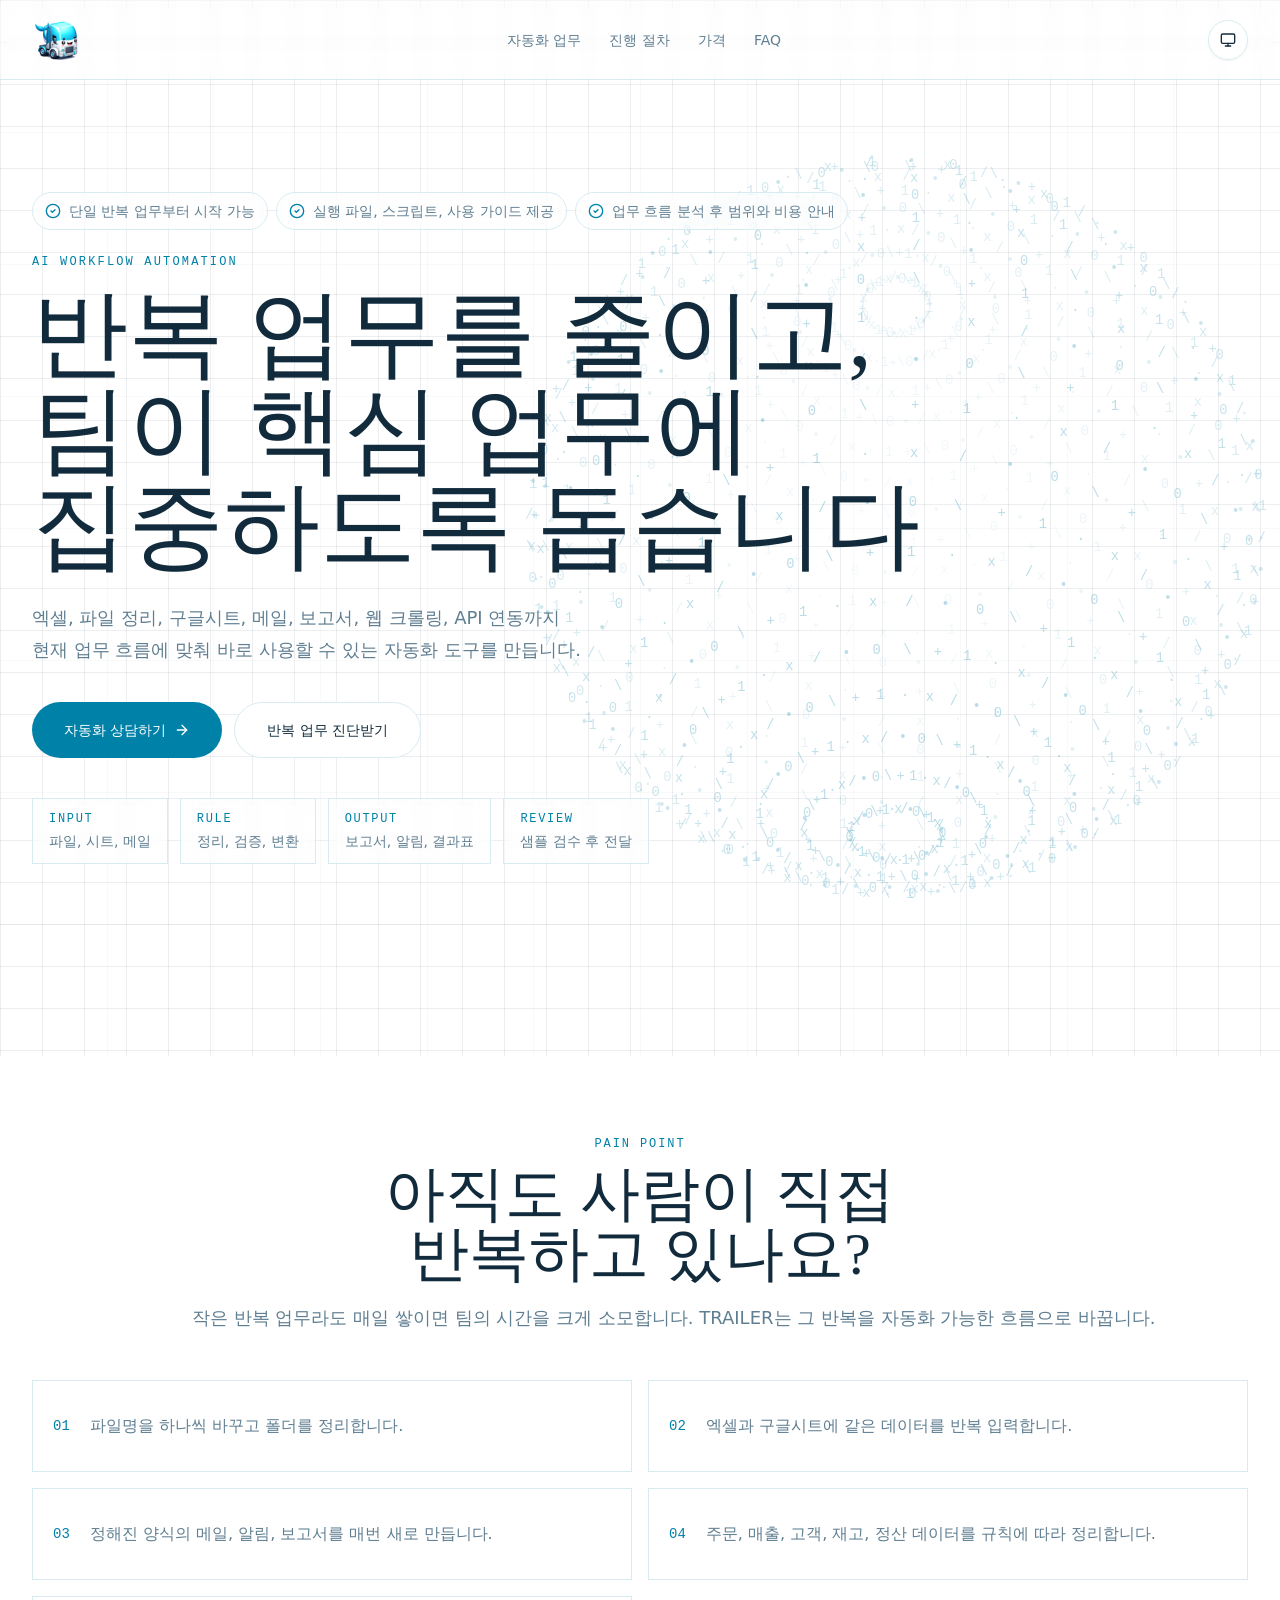
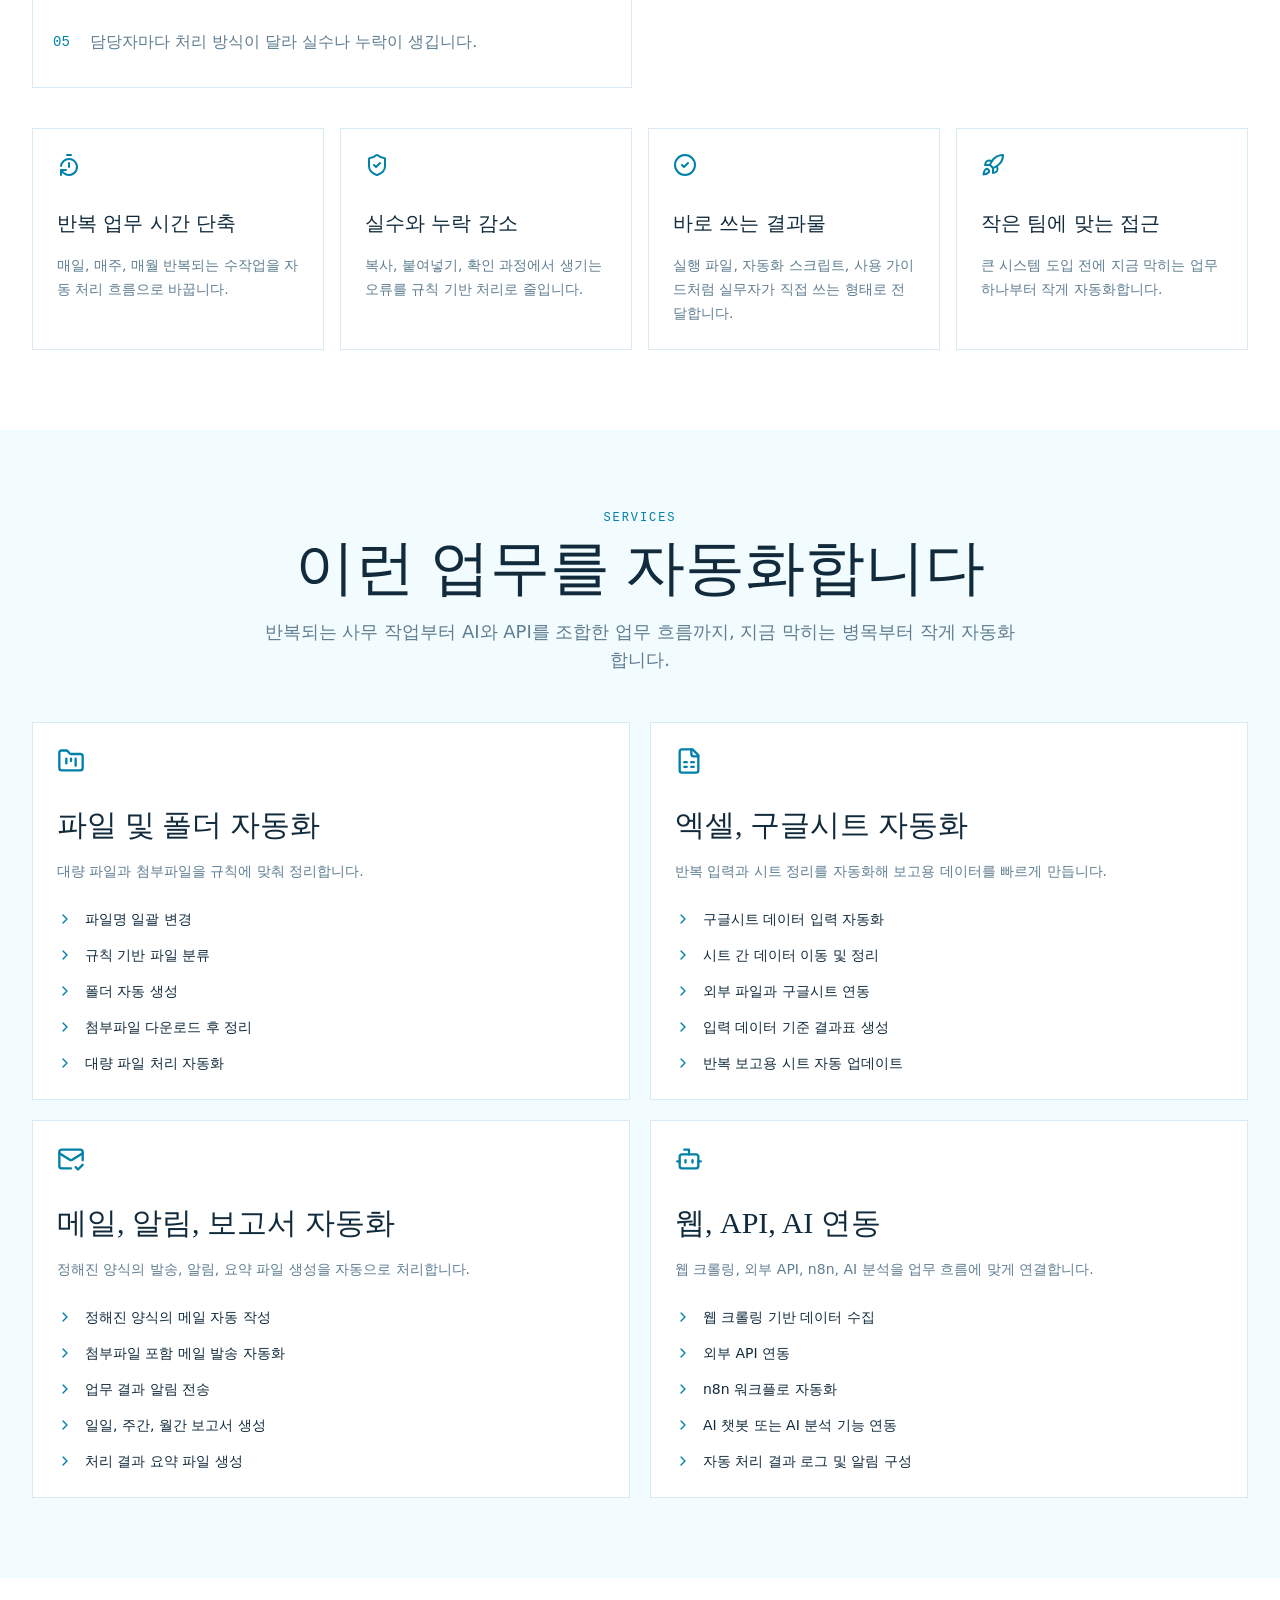
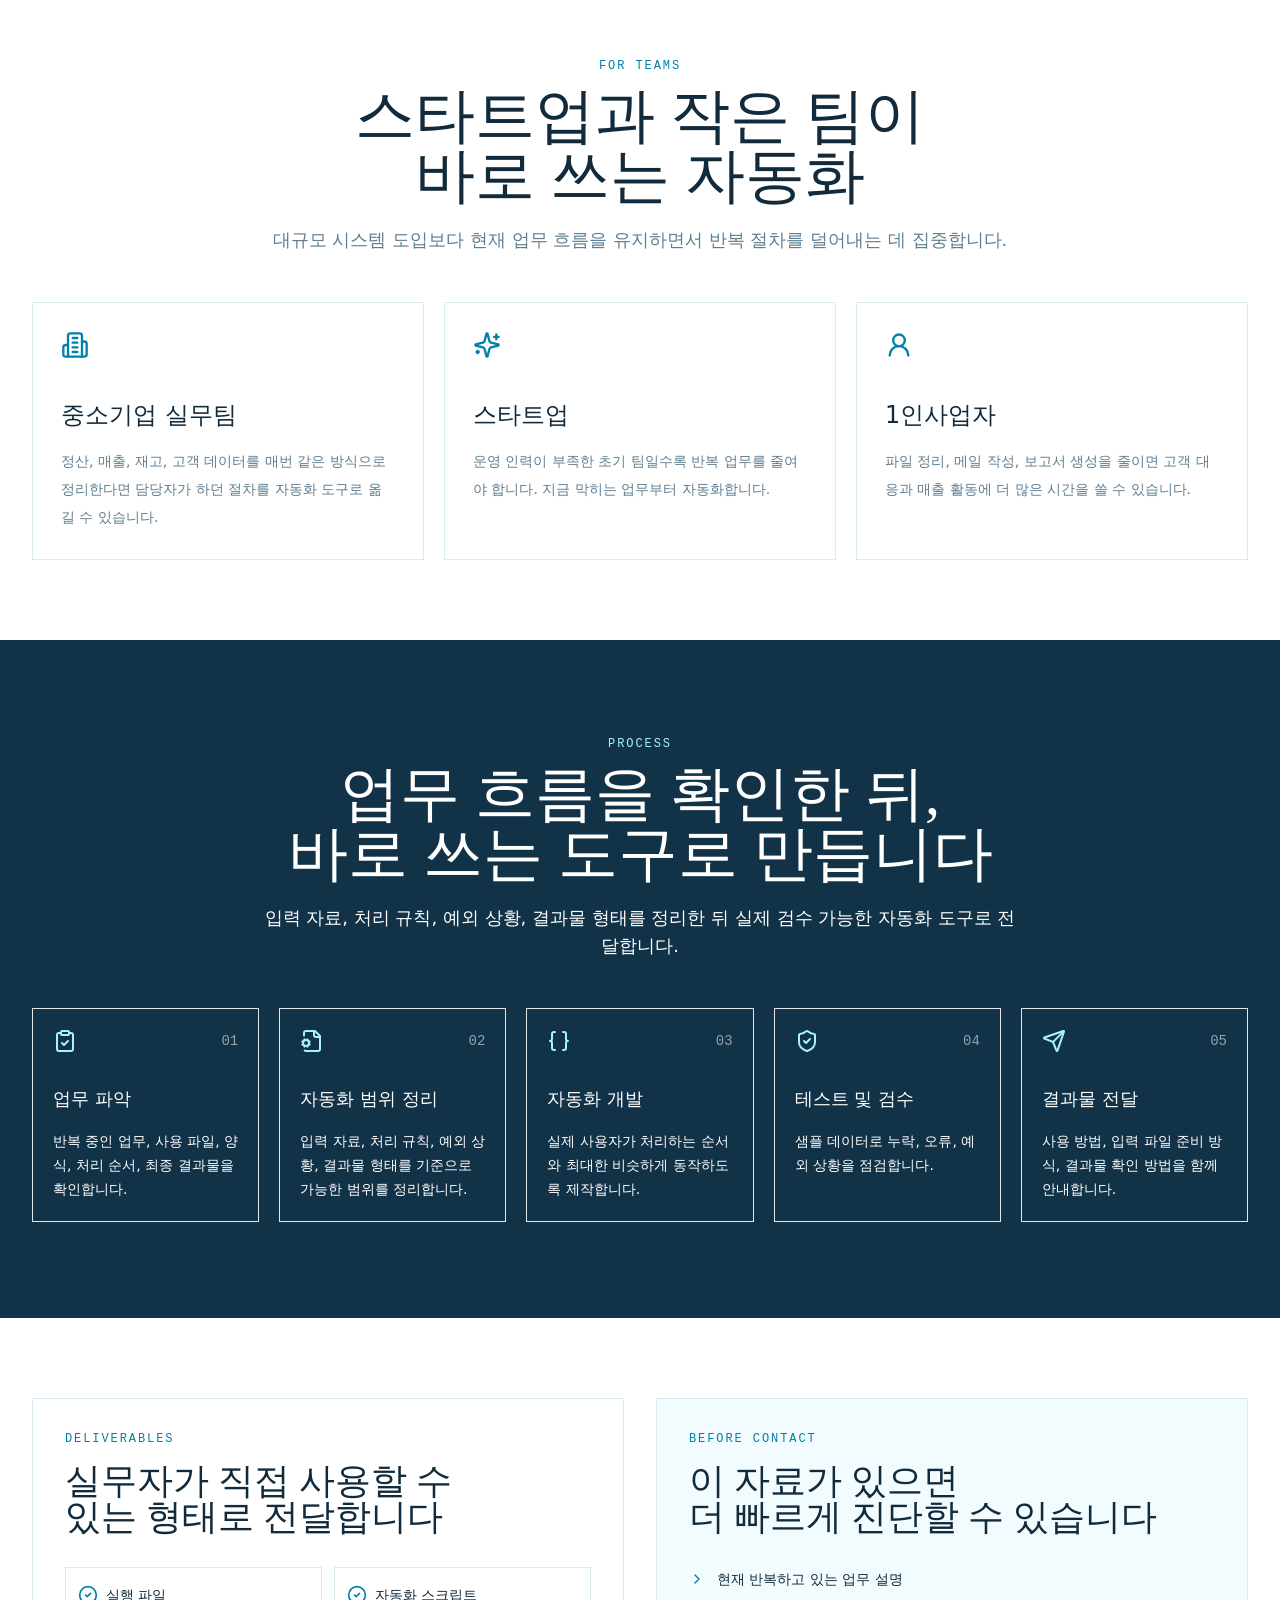
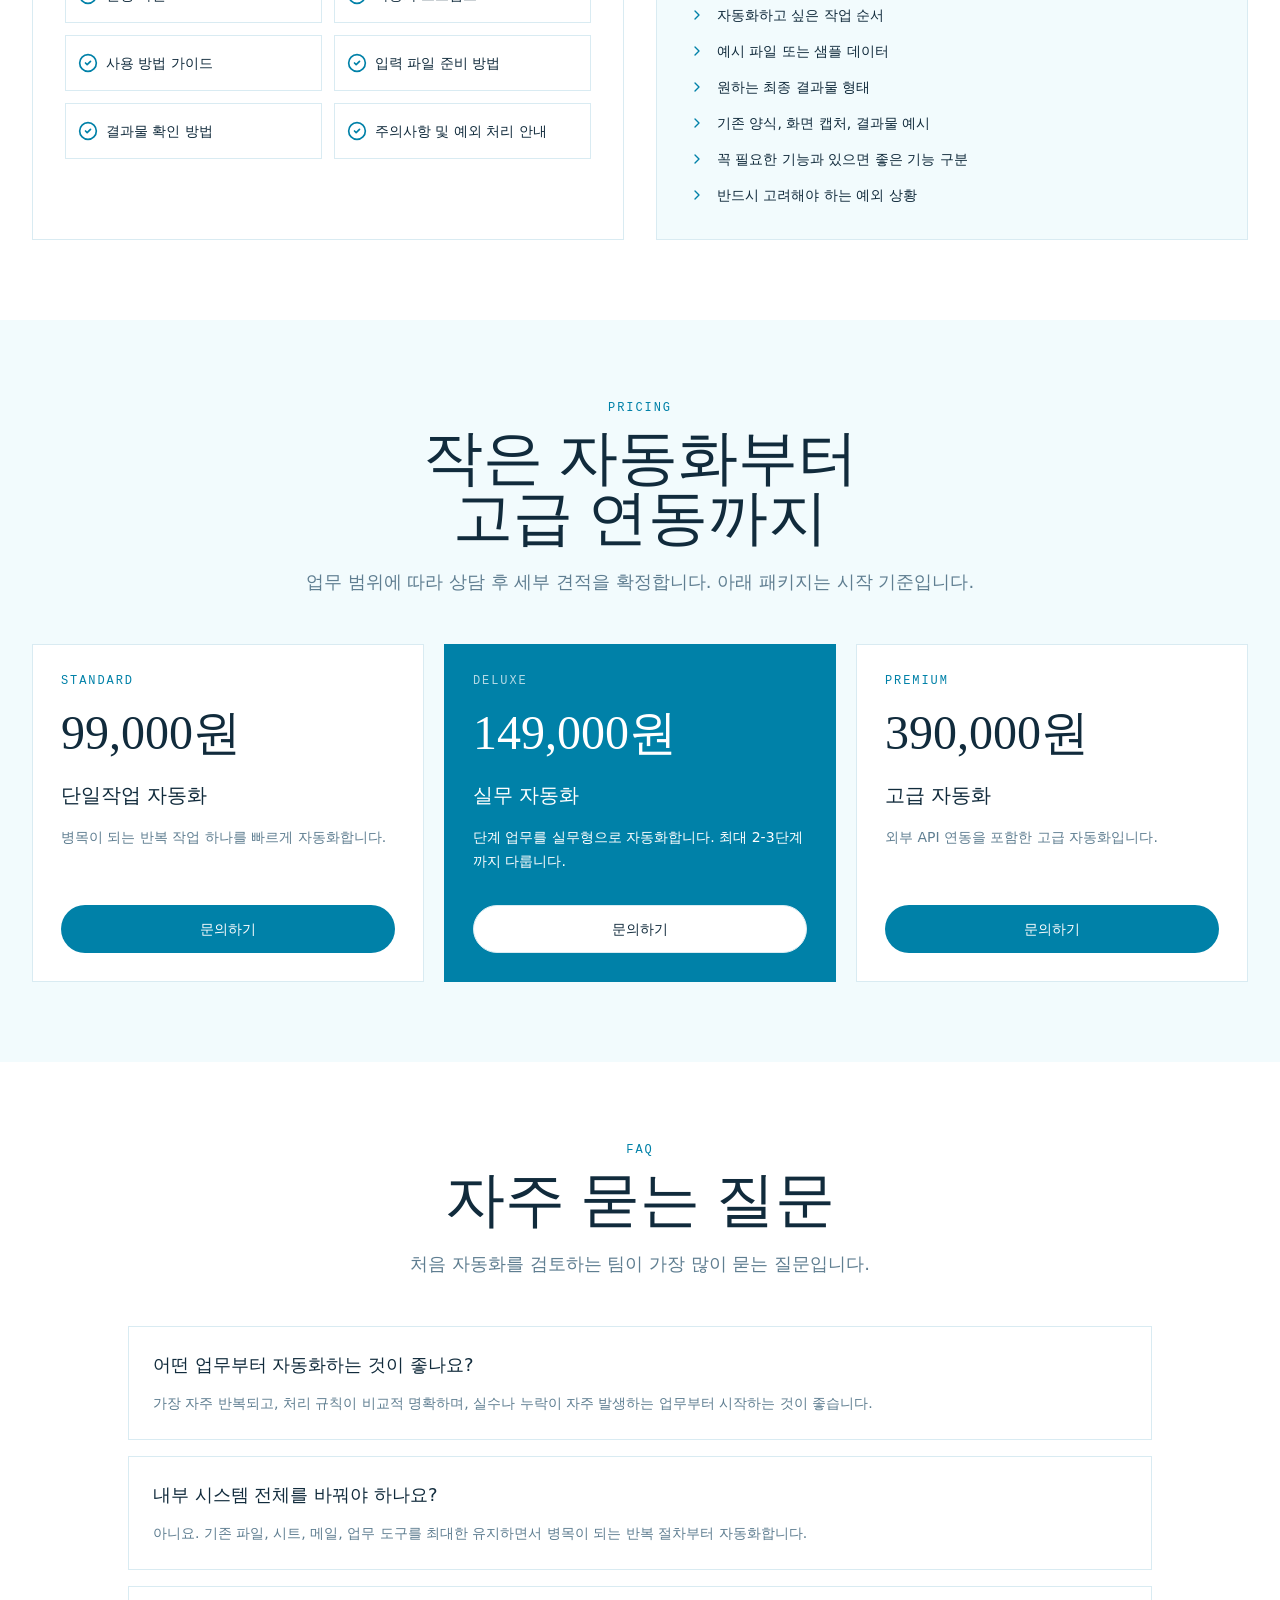
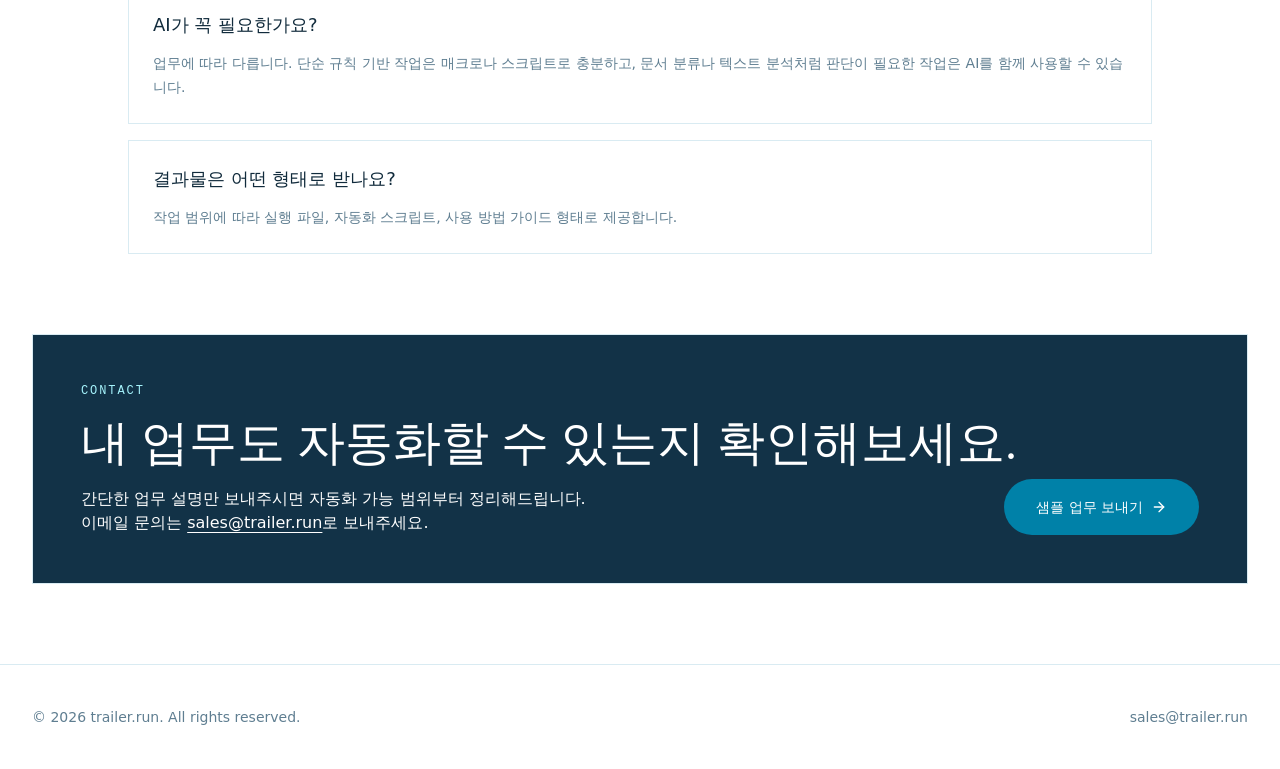
==== commit d2fd5ebc: "chore: deploy static site" ====
--- a/index.html
+++ b/index.html
@@ -1 +1 @@
-<!DOCTYPE html><!--gtFPV7GW4fw0BAhgLBipR--><html lang="ko"><head><meta charSet="utf-8"/><meta name="viewport" content="width=device-width, initial-scale=1"/><link rel="preload" as="image" href="/icons/trailer-logo-48.png"/><link rel="stylesheet" href="/_next/static/css/90ebd79cbf1aa823.css" data-precedence="next"/><link rel="preload" as="script" fetchPriority="low" href="/_next/static/chunks/webpack-74c939c87fa0092a.js"/><script src="/_next/static/chunks/4bd1b696-c023c6e3521b1417.js" async=""></script><script src="/_next/static/chunks/255-81ba70bd132d3eed.js" async=""></script><script src="/_next/static/chunks/main-app-4b01163e5ac64705.js" async=""></script><script src="/_next/static/chunks/app/layout-8cd34e4a7143ec90.js" async=""></script><script src="/_next/static/chunks/145-5c0f9f0de3e7cc46.js" async=""></script><script src="/_next/static/chunks/app/page-888a7d0c57a526e4.js" async=""></script><link rel="preload" href="https://www.googletagmanager.com/gtag/js?id=G-GXQRW4QENL" as="script"/><meta name="color-scheme" content="light dark"/><title>TRAILER | AI 업무 자동화 서비스</title><meta name="description" content="스타트업과 작은 팀의 반복 업무를 자동화하는 실무형 AI 업무 자동화 파트너입니다."/><meta name="keywords" content="TRAILER,AI 업무 자동화,업무 자동화,반복 업무 자동화,엑셀 자동화,구글시트 자동화,파일 정리 자동화,메일 자동화,보고서 자동화,웹 크롤링,API 연동,n8n 자동화,스타트업 자동화,중소기업 업무 자동화"/><link rel="icon" href="/icons/trailer-favicon-16.png" sizes="16x16" type="image/png"/><link rel="icon" href="/icons/trailer-favicon-32.png" sizes="32x32" type="image/png"/><link rel="apple-touch-icon" href="/icons/trailer-apple-touch-icon.png" sizes="180x180" type="image/png"/><script src="/_next/static/chunks/polyfills-42372ed130431b0a.js" noModule=""></script></head><body class="font-sans antialiased"><div hidden=""><!--$--><!--/$--></div><script>((a,b,c,d,e,f,g,h)=>{let i=document.documentElement,j=["light","dark"];function k(b){var c;(Array.isArray(a)?a:[a]).forEach(a=>{let c="class"===a,d=c&&f?e.map(a=>f[a]||a):e;c?(i.classList.remove(...d),i.classList.add(b)):i.setAttribute(a,b)}),c=b,h&&j.includes(c)&&(i.style.colorScheme=c)}if(d)k(d);else try{let a=localStorage.getItem(b)||c,d=g&&"system"===a?window.matchMedia("(prefers-color-scheme: dark)").matches?"dark":"light":a;k(d)}catch(a){}})("class","theme","system",null,["light","dark"],null,true,true)</script><header class="fixed inset-x-0 top-0 z-50 h-20 border-b border-border bg-background/88 backdrop-blur"><div class="mx-auto flex h-full max-w-7xl items-center justify-between gap-4 px-4 sm:px-6 lg:px-8"><a aria-label="TRAILER home" class="flex h-12 w-12 items-center justify-center" href="#top"><img alt="" width="48" height="48" decoding="async" data-nimg="1" class="h-12 w-12 object-contain" style="color:transparent" src="/icons/trailer-logo-48.png"/></a><nav aria-label="Primary" class="hidden items-center gap-7 md:flex"><a class="text-sm text-muted-foreground transition-colors hover:text-foreground" href="#services">자동화 업무</a><a class="text-sm text-muted-foreground transition-colors hover:text-foreground" href="#process">진행 절차</a><a class="text-sm text-muted-foreground transition-colors hover:text-foreground" href="#pricing">가격</a><a class="text-sm text-muted-foreground transition-colors hover:text-foreground" href="#faq">FAQ</a></nav><div class="flex items-center gap-2 sm:gap-3"><div class="relative"><button type="button" aria-label="화면 모드 선택" aria-haspopup="true" aria-expanded="false" aria-controls="_R_1qlfjb_" title="화면 모드 선택" class="relative inline-flex h-10 w-10 items-center justify-center rounded-full border border-border bg-background/70 text-foreground shadow-sm transition-colors hover:bg-muted focus-visible:outline-none focus-visible:ring-2 focus-visible:ring-primary focus-visible:ring-offset-2 focus-visible:ring-offset-background"><svg xmlns="http://www.w3.org/2000/svg" width="24" height="24" viewBox="0 0 24 24" fill="none" stroke="currentColor" stroke-width="2" stroke-linecap="round" stroke-linejoin="round" class="lucide lucide-monitor h-4 w-4" aria-hidden="true"><rect width="20" height="14" x="2" y="3" rx="2"></rect><line x1="8" x2="16" y1="21" y2="21"></line><line x1="12" x2="12" y1="17" y2="21"></line></svg></button></div><button type="button" aria-label="메뉴 열기" aria-controls="mobile-menu" aria-expanded="false" class="inline-flex items-center justify-center gap-2 rounded-full text-sm font-medium transition-colors focus-visible:outline-none focus-visible:ring-2 focus-visible:ring-primary focus-visible:ring-offset-2 focus-visible:ring-offset-background disabled:pointer-events-none disabled:opacity-50 border border-border bg-background text-foreground hover:bg-muted h-10 w-10 px-0 md:hidden"><svg xmlns="http://www.w3.org/2000/svg" width="24" height="24" viewBox="0 0 24 24" fill="none" stroke="currentColor" stroke-width="2" stroke-linecap="round" stroke-linejoin="round" class="lucide lucide-menu h-5 w-5" aria-hidden="true"><line x1="4" x2="20" y1="12" y2="12"></line><line x1="4" x2="20" y1="6" y2="6"></line><line x1="4" x2="20" y1="18" y2="18"></line></svg></button></div></div><div id="mobile-menu" hidden="" class="fixed inset-x-0 top-20 border-b border-border bg-background px-4 py-5 shadow-sm transition-all duration-200 md:hidden pointer-events-none -translate-y-2 opacity-0"><nav aria-label="Mobile primary" class="mx-auto flex max-w-7xl flex-col gap-2"><a class="min-h-14 rounded-full px-4 py-3 text-lg font-medium text-foreground transition-colors hover:bg-muted" href="#services">자동화 업무</a><a class="min-h-14 rounded-full px-4 py-3 text-lg font-medium text-foreground transition-colors hover:bg-muted" href="#process">진행 절차</a><a class="min-h-14 rounded-full px-4 py-3 text-lg font-medium text-foreground transition-colors hover:bg-muted" href="#pricing">가격</a><a class="min-h-14 rounded-full px-4 py-3 text-lg font-medium text-foreground transition-colors hover:bg-muted" href="#faq">FAQ</a></nav></div></header><main id="top" class="min-h-screen overflow-hidden bg-background"><section class="hero-grid relative min-h-screen overflow-hidden px-4 pb-14 pt-24 sm:px-6 sm:pb-20 sm:pt-28 lg:px-8 lg:pb-28"><div class="pointer-events-none absolute inset-0 overflow-hidden" aria-hidden="true"><div class="relative mx-auto h-full max-w-7xl"><canvas class="absolute left-[62%] top-[58%] h-[560px] w-[560px] -translate-x-1/2 -translate-y-1/2 opacity-25 sm:left-auto sm:right-0 sm:top-1/2 sm:translate-x-0 sm:opacity-35 md:right-4 lg:right-0 lg:h-[800px] lg:w-[800px] lg:opacity-40"></canvas></div></div><div class="pointer-events-none absolute inset-0 opacity-30" aria-hidden="true"><span class="absolute left-0 right-0 h-px bg-foreground/10" style="top:12.5%"></span><span class="absolute left-0 right-0 h-px bg-foreground/10" style="top:25%"></span><span class="absolute left-0 right-0 h-px bg-foreground/10" style="top:37.5%"></span><span class="absolute left-0 right-0 h-px bg-foreground/10" style="top:50%"></span><span class="absolute left-0 right-0 h-px bg-foreground/10" style="top:62.5%"></span><span class="absolute left-0 right-0 h-px bg-foreground/10" style="top:75%"></span><span class="absolute left-0 right-0 h-px bg-foreground/10" style="top:87.5%"></span><span class="absolute left-0 right-0 h-px bg-foreground/10" style="top:100%"></span><span class="absolute bottom-0 top-0 w-px bg-foreground/10" style="left:8.333%"></span><span class="absolute bottom-0 top-0 w-px bg-foreground/10" style="left:16.666%"></span><span class="absolute bottom-0 top-0 w-px bg-foreground/10" style="left:24.999000000000002%"></span><span class="absolute bottom-0 top-0 w-px bg-foreground/10" style="left:33.332%"></span><span class="absolute bottom-0 top-0 w-px bg-foreground/10" style="left:41.665%"></span><span class="absolute bottom-0 top-0 w-px bg-foreground/10" style="left:49.998000000000005%"></span><span class="absolute bottom-0 top-0 w-px bg-foreground/10" style="left:58.331%"></span><span class="absolute bottom-0 top-0 w-px bg-foreground/10" style="left:66.664%"></span><span class="absolute bottom-0 top-0 w-px bg-foreground/10" style="left:74.997%"></span><span class="absolute bottom-0 top-0 w-px bg-foreground/10" style="left:83.33%"></span><span class="absolute bottom-0 top-0 w-px bg-foreground/10" style="left:91.663%"></span><span class="absolute bottom-0 top-0 w-px bg-foreground/10" style="left:99.99600000000001%"></span></div><div class="relative z-10 mx-auto flex min-h-[calc(100vh-6rem)] max-w-7xl items-center sm:min-h-[calc(100vh-7rem)]"><div class="max-w-5xl py-8 sm:py-12 lg:py-20"><div class="gap-2 sm:flex-wrap mb-5 hidden sm:mb-6 sm:flex"><span class="inline-flex min-h-9 items-start gap-2 rounded-full border border-border bg-background/84 px-3 py-2 text-[13px] leading-5 text-muted-foreground backdrop-blur sm:items-center sm:text-sm"><svg xmlns="http://www.w3.org/2000/svg" width="24" height="24" viewBox="0 0 24 24" fill="none" stroke="currentColor" stroke-width="2" stroke-linecap="round" stroke-linejoin="round" class="lucide lucide-circle-check mt-0.5 h-4 w-4 shrink-0 text-primary sm:mt-0" aria-hidden="true"><circle cx="12" cy="12" r="10"></circle><path d="m9 12 2 2 4-4"></path></svg><span class="break-safe">단일 반복 업무부터 시작 가능</span></span><span class="inline-flex min-h-9 items-start gap-2 rounded-full border border-border bg-background/84 px-3 py-2 text-[13px] leading-5 text-muted-foreground backdrop-blur sm:items-center sm:text-sm"><svg xmlns="http://www.w3.org/2000/svg" width="24" height="24" viewBox="0 0 24 24" fill="none" stroke="currentColor" stroke-width="2" stroke-linecap="round" stroke-linejoin="round" class="lucide lucide-circle-check mt-0.5 h-4 w-4 shrink-0 text-primary sm:mt-0" aria-hidden="true"><circle cx="12" cy="12" r="10"></circle><path d="m9 12 2 2 4-4"></path></svg><span class="break-safe">실행 파일, 스크립트, 사용 가이드 제공</span></span><span class="inline-flex min-h-9 items-start gap-2 rounded-full border border-border bg-background/84 px-3 py-2 text-[13px] leading-5 text-muted-foreground backdrop-blur sm:items-center sm:text-sm"><svg xmlns="http://www.w3.org/2000/svg" width="24" height="24" viewBox="0 0 24 24" fill="none" stroke="currentColor" stroke-width="2" stroke-linecap="round" stroke-linejoin="round" class="lucide lucide-circle-check mt-0.5 h-4 w-4 shrink-0 text-primary sm:mt-0" aria-hidden="true"><circle cx="12" cy="12" r="10"></circle><path d="m9 12 2 2 4-4"></path></svg><span class="break-safe">업무 흐름 분석 후 범위와 비용 안내</span></span></div><p class="mb-3 font-mono text-[11px] uppercase tracking-[0.16em] text-primary sm:mb-4 sm:text-xs sm:tracking-[0.18em]">AI Workflow Automation</p><h1 class="break-safe text-balance max-w-4xl font-serif text-[3rem] font-normal leading-[1.02] tracking-normal text-foreground sm:text-7xl sm:leading-[0.98] lg:text-8xl">반복 업무를 줄이고, 팀이 핵심 업무에 집중하도록 돕습니다</h1><p class="text-pretty mt-5 max-w-2xl text-[15px] leading-7 text-muted-foreground sm:mt-7 sm:text-lg sm:leading-8">엑셀, 파일 정리, 구글시트, 메일, 보고서, 웹 크롤링,<!-- --> <span class="whitespace-nowrap">API 연동까지</span><br class="hidden sm:block"/>현재 업무 흐름에 맞춰 바로 사용할 수 있는<!-- --> <span class="whitespace-nowrap">자동화 도구</span>를 만듭니다.</p><div class="grid gap-2 sm:flex-wrap mt-6 sm:hidden"><span class="inline-flex min-h-9 items-start gap-2 rounded-full border border-border bg-background/84 px-3 py-2 text-[13px] leading-5 text-muted-foreground backdrop-blur sm:items-center sm:text-sm"><svg xmlns="http://www.w3.org/2000/svg" width="24" height="24" viewBox="0 0 24 24" fill="none" stroke="currentColor" stroke-width="2" stroke-linecap="round" stroke-linejoin="round" class="lucide lucide-circle-check mt-0.5 h-4 w-4 shrink-0 text-primary sm:mt-0" aria-hidden="true"><circle cx="12" cy="12" r="10"></circle><path d="m9 12 2 2 4-4"></path></svg><span class="break-safe">단일 반복 업무부터 시작 가능</span></span><span class="inline-flex min-h-9 items-start gap-2 rounded-full border border-border bg-background/84 px-3 py-2 text-[13px] leading-5 text-muted-foreground backdrop-blur sm:items-center sm:text-sm"><svg xmlns="http://www.w3.org/2000/svg" width="24" height="24" viewBox="0 0 24 24" fill="none" stroke="currentColor" stroke-width="2" stroke-linecap="round" stroke-linejoin="round" class="lucide lucide-circle-check mt-0.5 h-4 w-4 shrink-0 text-primary sm:mt-0" aria-hidden="true"><circle cx="12" cy="12" r="10"></circle><path d="m9 12 2 2 4-4"></path></svg><span class="break-safe">실행 파일, 스크립트, 사용 가이드 제공</span></span><span class="inline-flex min-h-9 items-start gap-2 rounded-full border border-border bg-background/84 px-3 py-2 text-[13px] leading-5 text-muted-foreground backdrop-blur sm:items-center sm:text-sm"><svg xmlns="http://www.w3.org/2000/svg" width="24" height="24" viewBox="0 0 24 24" fill="none" stroke="currentColor" stroke-width="2" stroke-linecap="round" stroke-linejoin="round" class="lucide lucide-circle-check mt-0.5 h-4 w-4 shrink-0 text-primary sm:mt-0" aria-hidden="true"><circle cx="12" cy="12" r="10"></circle><path d="m9 12 2 2 4-4"></path></svg><span class="break-safe">업무 흐름 분석 후 범위와 비용 안내</span></span></div><div class="mt-7 flex flex-col gap-3 sm:mt-9 sm:flex-row"><a class="inline-flex items-center justify-center gap-2 rounded-full text-sm font-medium transition-colors focus-visible:outline-none focus-visible:ring-2 focus-visible:ring-primary focus-visible:ring-offset-2 focus-visible:ring-offset-background disabled:pointer-events-none disabled:opacity-50 bg-primary text-primary-foreground hover:bg-primary/90 h-14 px-8 w-full sm:w-auto" href="https://kmong.com/gig/768317">자동화 상담하기<svg xmlns="http://www.w3.org/2000/svg" width="24" height="24" viewBox="0 0 24 24" fill="none" stroke="currentColor" stroke-width="2" stroke-linecap="round" stroke-linejoin="round" class="lucide lucide-arrow-right h-4 w-4" aria-hidden="true"><path d="M5 12h14"></path><path d="m12 5 7 7-7 7"></path></svg></a><a class="inline-flex items-center justify-center gap-2 rounded-full text-sm font-medium transition-colors focus-visible:outline-none focus-visible:ring-2 focus-visible:ring-primary focus-visible:ring-offset-2 focus-visible:ring-offset-background disabled:pointer-events-none disabled:opacity-50 border border-border bg-background text-foreground hover:bg-muted h-14 px-8 w-full sm:w-auto" href="https://kmong.com/gig/768317">반복 업무 진단받기</a></div><div class="mt-8 grid auto-rows-fr grid-cols-2 gap-2 sm:mt-10 sm:flex sm:flex-wrap sm:gap-3"><div class="flex h-full min-h-[76px] min-w-0 flex-col border border-border bg-background/82 p-3 backdrop-blur sm:min-h-0 sm:px-4 sm:py-3"><p class="font-mono text-[11px] uppercase tracking-[0.12em] text-primary sm:text-xs sm:tracking-[0.14em]">Input</p><p class="break-safe mt-1 text-[13px] leading-5 text-muted-foreground sm:text-sm">파일, 시트, 메일</p></div><div class="flex h-full min-h-[76px] min-w-0 flex-col border border-border bg-background/82 p-3 backdrop-blur sm:min-h-0 sm:px-4 sm:py-3"><p class="font-mono text-[11px] uppercase tracking-[0.12em] text-primary sm:text-xs sm:tracking-[0.14em]">Rule</p><p class="break-safe mt-1 text-[13px] leading-5 text-muted-foreground sm:text-sm">정리, 검증, 변환</p></div><div class="flex h-full min-h-[76px] min-w-0 flex-col border border-border bg-background/82 p-3 backdrop-blur sm:min-h-0 sm:px-4 sm:py-3"><p class="font-mono text-[11px] uppercase tracking-[0.12em] text-primary sm:text-xs sm:tracking-[0.14em]">Output</p><p class="break-safe mt-1 text-[13px] leading-5 text-muted-foreground sm:text-sm">보고서, 알림, 결과표</p></div><div class="flex h-full min-h-[76px] min-w-0 flex-col border border-border bg-background/82 p-3 backdrop-blur sm:min-h-0 sm:px-4 sm:py-3"><p class="font-mono text-[11px] uppercase tracking-[0.12em] text-primary sm:text-xs sm:tracking-[0.14em]">Review</p><p class="break-safe mt-1 text-[13px] leading-5 text-muted-foreground sm:text-sm">샘플 검수 후 전달</p></div></div></div></div></section><section class="px-4 py-14 sm:px-6 sm:py-20 lg:px-8"><div class="mx-auto max-w-7xl"><div class="mx-auto mb-9 text-center md:mb-12 max-w-4xl lg:[&amp;_p:last-child]:whitespace-nowrap"><p class="mb-3 font-mono text-[11px] uppercase tracking-[0.14em] md:text-xs md:tracking-[0.16em] text-primary">Pain Point</p><h2 class="break-safe text-balance font-serif text-[2.35rem] font-normal leading-[1.04] tracking-normal md:text-6xl md:leading-none text-foreground">아직도 사람이 직접 반복하고 있나요?</h2><p class="text-pretty mt-4 text-[15px] leading-7 md:mt-5 md:text-lg text-muted-foreground">작은 반복 업무라도 매일 쌓이면 팀의 시간을 크게 소모합니다. TRAILER는 그 반복을 자동화 가능한 흐름으로 바꿉니다.</p></div><div class="grid gap-3 md:grid-cols-2 md:gap-4"><div class="flex min-h-[92px] items-center gap-4 border border-border bg-card p-4 sm:gap-5 sm:p-5"><span class="font-mono text-sm text-primary">0<!-- -->1</span><p class="break-safe text-[15px] leading-7 text-muted-foreground sm:text-base">파일명을 하나씩 바꾸고 폴더를 정리합니다.</p></div><div class="flex min-h-[92px] items-center gap-4 border border-border bg-card p-4 sm:gap-5 sm:p-5"><span class="font-mono text-sm text-primary">0<!-- -->2</span><p class="break-safe text-[15px] leading-7 text-muted-foreground sm:text-base">엑셀과 구글시트에 같은 데이터를 반복 입력합니다.</p></div><div class="flex min-h-[92px] items-center gap-4 border border-border bg-card p-4 sm:gap-5 sm:p-5"><span class="font-mono text-sm text-primary">0<!-- -->3</span><p class="break-safe text-[15px] leading-7 text-muted-foreground sm:text-base">정해진 양식의 메일, 알림, 보고서를 매번 새로 만듭니다.</p></div><div class="flex min-h-[92px] items-center gap-4 border border-border bg-card p-4 sm:gap-5 sm:p-5"><span class="font-mono text-sm text-primary">0<!-- -->4</span><p class="break-safe text-[15px] leading-7 text-muted-foreground sm:text-base">주문, 매출, 고객, 재고, 정산 데이터를 규칙에 따라 정리합니다.</p></div><div class="flex min-h-[92px] items-center gap-4 border border-border bg-card p-4 sm:gap-5 sm:p-5"><span class="font-mono text-sm text-primary">0<!-- -->5</span><p class="break-safe text-[15px] leading-7 text-muted-foreground sm:text-base">담당자마다 처리 방식이 달라 실수나 누락이 생깁니다.</p></div></div><div class="mt-8 grid gap-3 sm:grid-cols-2 md:mt-10 md:grid-cols-4 md:gap-4"><article class="flex min-h-[210px] flex-col border border-border bg-card p-5 sm:p-6"><svg xmlns="http://www.w3.org/2000/svg" width="24" height="24" viewBox="0 0 24 24" fill="none" stroke="currentColor" stroke-width="2" stroke-linecap="round" stroke-linejoin="round" class="lucide lucide-timer-reset mb-6 h-6 w-6 text-primary md:mb-8" aria-hidden="true"><path d="M10 2h4"></path><path d="M12 14v-4"></path><path d="M4 13a8 8 0 0 1 8-7 8 8 0 1 1-5.3 14L4 17.6"></path><path d="M9 17H4v5"></path></svg><h3 class="break-safe text-lg font-medium sm:text-xl">반복 업무 시간 단축</h3><p class="text-pretty mt-3 text-sm leading-6 text-muted-foreground sm:mt-4">매일, 매주, 매월 반복되는 수작업을 자동 처리 흐름으로 바꿉니다.</p></article><article class="flex min-h-[210px] flex-col border border-border bg-card p-5 sm:p-6"><svg xmlns="http://www.w3.org/2000/svg" width="24" height="24" viewBox="0 0 24 24" fill="none" stroke="currentColor" stroke-width="2" stroke-linecap="round" stroke-linejoin="round" class="lucide lucide-shield-check mb-6 h-6 w-6 text-primary md:mb-8" aria-hidden="true"><path d="M20 13c0 5-3.5 7.5-7.66 8.95a1 1 0 0 1-.67-.01C7.5 20.5 4 18 4 13V6a1 1 0 0 1 1-1c2 0 4.5-1.2 6.24-2.72a1.17 1.17 0 0 1 1.52 0C14.51 3.81 17 5 19 5a1 1 0 0 1 1 1z"></path><path d="m9 12 2 2 4-4"></path></svg><h3 class="break-safe text-lg font-medium sm:text-xl">실수와 누락 감소</h3><p class="text-pretty mt-3 text-sm leading-6 text-muted-foreground sm:mt-4">복사, 붙여넣기, 확인 과정에서 생기는 오류를 규칙 기반 처리로 줄입니다.</p></article><article class="flex min-h-[210px] flex-col border border-border bg-card p-5 sm:p-6"><svg xmlns="http://www.w3.org/2000/svg" width="24" height="24" viewBox="0 0 24 24" fill="none" stroke="currentColor" stroke-width="2" stroke-linecap="round" stroke-linejoin="round" class="lucide lucide-circle-check mb-6 h-6 w-6 text-primary md:mb-8" aria-hidden="true"><circle cx="12" cy="12" r="10"></circle><path d="m9 12 2 2 4-4"></path></svg><h3 class="break-safe text-lg font-medium sm:text-xl">바로 쓰는 결과물</h3><p class="text-pretty mt-3 text-sm leading-6 text-muted-foreground sm:mt-4">실행 파일, 자동화 스크립트, 사용 가이드처럼 실무자가 직접 쓰는 형태로 전달합니다.</p></article><article class="flex min-h-[210px] flex-col border border-border bg-card p-5 sm:p-6"><svg xmlns="http://www.w3.org/2000/svg" width="24" height="24" viewBox="0 0 24 24" fill="none" stroke="currentColor" stroke-width="2" stroke-linecap="round" stroke-linejoin="round" class="lucide lucide-rocket mb-6 h-6 w-6 text-primary md:mb-8" aria-hidden="true"><path d="M4.5 16.5c-1.5 1.26-2 5-2 5s3.74-.5 5-2c.71-.84.7-2.13-.09-2.91a2.18 2.18 0 0 0-2.91-.09z"></path><path d="m12 15-3-3a22 22 0 0 1 2-3.95A12.88 12.88 0 0 1 22 2c0 2.72-.78 7.5-6 11a22.35 22.35 0 0 1-4 2z"></path><path d="M9 12H4s.55-3.03 2-4c1.62-1.08 5 0 5 0"></path><path d="M12 15v5s3.03-.55 4-2c1.08-1.62 0-5 0-5"></path></svg><h3 class="break-safe text-lg font-medium sm:text-xl">작은 팀에 맞는 접근</h3><p class="text-pretty mt-3 text-sm leading-6 text-muted-foreground sm:mt-4">큰 시스템 도입 전에 지금 막히는 업무 하나부터 작게 자동화합니다.</p></article></div></div></section><section id="services" class="bg-muted px-4 py-14 sm:px-6 sm:py-20 lg:px-8"><div class="mx-auto max-w-7xl"><div class="mx-auto mb-9 max-w-3xl text-center md:mb-12"><p class="mb-3 font-mono text-[11px] uppercase tracking-[0.14em] md:text-xs md:tracking-[0.16em] text-primary">Services</p><h2 class="break-safe text-balance font-serif text-[2.35rem] font-normal leading-[1.04] tracking-normal md:text-6xl md:leading-none text-foreground">이런 업무를 자동화합니다</h2><p class="text-pretty mt-4 text-[15px] leading-7 md:mt-5 md:text-lg text-muted-foreground">반복되는 사무 작업부터 AI와 API를 조합한 업무 흐름까지, 지금 막히는 병목부터 작게 자동화합니다.</p></div><div class="grid gap-4 md:grid-cols-2 md:gap-5"><article class="border border-border bg-card p-5 sm:p-6"><svg xmlns="http://www.w3.org/2000/svg" width="24" height="24" viewBox="0 0 24 24" fill="none" stroke="currentColor" stroke-width="2" stroke-linecap="round" stroke-linejoin="round" class="lucide lucide-folder-kanban mb-6 h-7 w-7 text-primary md:mb-8" aria-hidden="true"><path d="M4 20h16a2 2 0 0 0 2-2V8a2 2 0 0 0-2-2h-7.93a2 2 0 0 1-1.66-.9l-.82-1.2A2 2 0 0 0 7.93 3H4a2 2 0 0 0-2 2v13c0 1.1.9 2 2 2Z"></path><path d="M8 10v4"></path><path d="M12 10v2"></path><path d="M16 10v6"></path></svg><h3 class="break-safe font-serif text-[1.65rem] font-normal leading-[1.08] sm:text-3xl">파일 및 폴더 자동화</h3><p class="text-pretty mt-3 text-sm leading-6 text-muted-foreground sm:mt-4">대량 파일과 첨부파일을 규칙에 맞춰 정리합니다.</p><ul class="mt-5 grid gap-3 sm:mt-6"><li class="flex items-start gap-3 text-sm leading-6"><svg xmlns="http://www.w3.org/2000/svg" width="24" height="24" viewBox="0 0 24 24" fill="none" stroke="currentColor" stroke-width="2" stroke-linecap="round" stroke-linejoin="round" class="lucide lucide-chevron-right mt-1 h-4 w-4 shrink-0 text-primary" aria-hidden="true"><path d="m9 18 6-6-6-6"></path></svg><span class="break-safe">파일명 일괄 변경</span></li><li class="flex items-start gap-3 text-sm leading-6"><svg xmlns="http://www.w3.org/2000/svg" width="24" height="24" viewBox="0 0 24 24" fill="none" stroke="currentColor" stroke-width="2" stroke-linecap="round" stroke-linejoin="round" class="lucide lucide-chevron-right mt-1 h-4 w-4 shrink-0 text-primary" aria-hidden="true"><path d="m9 18 6-6-6-6"></path></svg><span class="break-safe">규칙 기반 파일 분류</span></li><li class="flex items-start gap-3 text-sm leading-6"><svg xmlns="http://www.w3.org/2000/svg" width="24" height="24" viewBox="0 0 24 24" fill="none" stroke="currentColor" stroke-width="2" stroke-linecap="round" stroke-linejoin="round" class="lucide lucide-chevron-right mt-1 h-4 w-4 shrink-0 text-primary" aria-hidden="true"><path d="m9 18 6-6-6-6"></path></svg><span class="break-safe">폴더 자동 생성</span></li><li class="flex items-start gap-3 text-sm leading-6"><svg xmlns="http://www.w3.org/2000/svg" width="24" height="24" viewBox="0 0 24 24" fill="none" stroke="currentColor" stroke-width="2" stroke-linecap="round" stroke-linejoin="round" class="lucide lucide-chevron-right mt-1 h-4 w-4 shrink-0 text-primary" aria-hidden="true"><path d="m9 18 6-6-6-6"></path></svg><span class="break-safe">첨부파일 다운로드 후 정리</span></li><li class="flex items-start gap-3 text-sm leading-6"><svg xmlns="http://www.w3.org/2000/svg" width="24" height="24" viewBox="0 0 24 24" fill="none" stroke="currentColor" stroke-width="2" stroke-linecap="round" stroke-linejoin="round" class="lucide lucide-chevron-right mt-1 h-4 w-4 shrink-0 text-primary" aria-hidden="true"><path d="m9 18 6-6-6-6"></path></svg><span class="break-safe">대량 파일 처리 자동화</span></li></ul></article><article class="border border-border bg-card p-5 sm:p-6"><svg xmlns="http://www.w3.org/2000/svg" width="24" height="24" viewBox="0 0 24 24" fill="none" stroke="currentColor" stroke-width="2" stroke-linecap="round" stroke-linejoin="round" class="lucide lucide-file-spreadsheet mb-6 h-7 w-7 text-primary md:mb-8" aria-hidden="true"><path d="M15 2H6a2 2 0 0 0-2 2v16a2 2 0 0 0 2 2h12a2 2 0 0 0 2-2V7Z"></path><path d="M14 2v4a2 2 0 0 0 2 2h4"></path><path d="M8 13h2"></path><path d="M14 13h2"></path><path d="M8 17h2"></path><path d="M14 17h2"></path></svg><h3 class="break-safe font-serif text-[1.65rem] font-normal leading-[1.08] sm:text-3xl">엑셀, 구글시트 자동화</h3><p class="text-pretty mt-3 text-sm leading-6 text-muted-foreground sm:mt-4">반복 입력과 시트 정리를 자동화해 보고용 데이터를 빠르게 만듭니다.</p><ul class="mt-5 grid gap-3 sm:mt-6"><li class="flex items-start gap-3 text-sm leading-6"><svg xmlns="http://www.w3.org/2000/svg" width="24" height="24" viewBox="0 0 24 24" fill="none" stroke="currentColor" stroke-width="2" stroke-linecap="round" stroke-linejoin="round" class="lucide lucide-chevron-right mt-1 h-4 w-4 shrink-0 text-primary" aria-hidden="true"><path d="m9 18 6-6-6-6"></path></svg><span class="break-safe">구글시트 데이터 입력 자동화</span></li><li class="flex items-start gap-3 text-sm leading-6"><svg xmlns="http://www.w3.org/2000/svg" width="24" height="24" viewBox="0 0 24 24" fill="none" stroke="currentColor" stroke-width="2" stroke-linecap="round" stroke-linejoin="round" class="lucide lucide-chevron-right mt-1 h-4 w-4 shrink-0 text-primary" aria-hidden="true"><path d="m9 18 6-6-6-6"></path></svg><span class="break-safe">시트 간 데이터 이동 및 정리</span></li><li class="flex items-start gap-3 text-sm leading-6"><svg xmlns="http://www.w3.org/2000/svg" width="24" height="24" viewBox="0 0 24 24" fill="none" stroke="currentColor" stroke-width="2" stroke-linecap="round" stroke-linejoin="round" class="lucide lucide-chevron-right mt-1 h-4 w-4 shrink-0 text-primary" aria-hidden="true"><path d="m9 18 6-6-6-6"></path></svg><span class="break-safe">외부 파일과 구글시트 연동</span></li><li class="flex items-start gap-3 text-sm leading-6"><svg xmlns="http://www.w3.org/2000/svg" width="24" height="24" viewBox="0 0 24 24" fill="none" stroke="currentColor" stroke-width="2" stroke-linecap="round" stroke-linejoin="round" class="lucide lucide-chevron-right mt-1 h-4 w-4 shrink-0 text-primary" aria-hidden="true"><path d="m9 18 6-6-6-6"></path></svg><span class="break-safe">입력 데이터 기준 결과표 생성</span></li><li class="flex items-start gap-3 text-sm leading-6"><svg xmlns="http://www.w3.org/2000/svg" width="24" height="24" viewBox="0 0 24 24" fill="none" stroke="currentColor" stroke-width="2" stroke-linecap="round" stroke-linejoin="round" class="lucide lucide-chevron-right mt-1 h-4 w-4 shrink-0 text-primary" aria-hidden="true"><path d="m9 18 6-6-6-6"></path></svg><span class="break-safe">반복 보고용 시트 자동 업데이트</span></li></ul></article><article class="border border-border bg-card p-5 sm:p-6"><svg xmlns="http://www.w3.org/2000/svg" width="24" height="24" viewBox="0 0 24 24" fill="none" stroke="currentColor" stroke-width="2" stroke-linecap="round" stroke-linejoin="round" class="lucide lucide-mail-check mb-6 h-7 w-7 text-primary md:mb-8" aria-hidden="true"><path d="M22 13V6a2 2 0 0 0-2-2H4a2 2 0 0 0-2 2v12c0 1.1.9 2 2 2h8"></path><path d="m22 7-8.97 5.7a1.94 1.94 0 0 1-2.06 0L2 7"></path><path d="m16 19 2 2 4-4"></path></svg><h3 class="break-safe font-serif text-[1.65rem] font-normal leading-[1.08] sm:text-3xl">메일, 알림, 보고서 자동화</h3><p class="text-pretty mt-3 text-sm leading-6 text-muted-foreground sm:mt-4">정해진 양식의 발송, 알림, 요약 파일 생성을 자동으로 처리합니다.</p><ul class="mt-5 grid gap-3 sm:mt-6"><li class="flex items-start gap-3 text-sm leading-6"><svg xmlns="http://www.w3.org/2000/svg" width="24" height="24" viewBox="0 0 24 24" fill="none" stroke="currentColor" stroke-width="2" stroke-linecap="round" stroke-linejoin="round" class="lucide lucide-chevron-right mt-1 h-4 w-4 shrink-0 text-primary" aria-hidden="true"><path d="m9 18 6-6-6-6"></path></svg><span class="break-safe">정해진 양식의 메일 자동 작성</span></li><li class="flex items-start gap-3 text-sm leading-6"><svg xmlns="http://www.w3.org/2000/svg" width="24" height="24" viewBox="0 0 24 24" fill="none" stroke="currentColor" stroke-width="2" stroke-linecap="round" stroke-linejoin="round" class="lucide lucide-chevron-right mt-1 h-4 w-4 shrink-0 text-primary" aria-hidden="true"><path d="m9 18 6-6-6-6"></path></svg><span class="break-safe">첨부파일 포함 메일 발송 자동화</span></li><li class="flex items-start gap-3 text-sm leading-6"><svg xmlns="http://www.w3.org/2000/svg" width="24" height="24" viewBox="0 0 24 24" fill="none" stroke="currentColor" stroke-width="2" stroke-linecap="round" stroke-linejoin="round" class="lucide lucide-chevron-right mt-1 h-4 w-4 shrink-0 text-primary" aria-hidden="true"><path d="m9 18 6-6-6-6"></path></svg><span class="break-safe">업무 결과 알림 전송</span></li><li class="flex items-start gap-3 text-sm leading-6"><svg xmlns="http://www.w3.org/2000/svg" width="24" height="24" viewBox="0 0 24 24" fill="none" stroke="currentColor" stroke-width="2" stroke-linecap="round" stroke-linejoin="round" class="lucide lucide-chevron-right mt-1 h-4 w-4 shrink-0 text-primary" aria-hidden="true"><path d="m9 18 6-6-6-6"></path></svg><span class="break-safe">일일, 주간, 월간 보고서 생성</span></li><li class="flex items-start gap-3 text-sm leading-6"><svg xmlns="http://www.w3.org/2000/svg" width="24" height="24" viewBox="0 0 24 24" fill="none" stroke="currentColor" stroke-width="2" stroke-linecap="round" stroke-linejoin="round" class="lucide lucide-chevron-right mt-1 h-4 w-4 shrink-0 text-primary" aria-hidden="true"><path d="m9 18 6-6-6-6"></path></svg><span class="break-safe">처리 결과 요약 파일 생성</span></li></ul></article><article class="border border-border bg-card p-5 sm:p-6"><svg xmlns="http://www.w3.org/2000/svg" width="24" height="24" viewBox="0 0 24 24" fill="none" stroke="currentColor" stroke-width="2" stroke-linecap="round" stroke-linejoin="round" class="lucide lucide-bot mb-6 h-7 w-7 text-primary md:mb-8" aria-hidden="true"><path d="M12 8V4H8"></path><rect width="16" height="12" x="4" y="8" rx="2"></rect><path d="M2 14h2"></path><path d="M20 14h2"></path><path d="M15 13v2"></path><path d="M9 13v2"></path></svg><h3 class="break-safe font-serif text-[1.65rem] font-normal leading-[1.08] sm:text-3xl">웹, API, AI 연동</h3><p class="text-pretty mt-3 text-sm leading-6 text-muted-foreground sm:mt-4">웹 크롤링, 외부 API, n8n, AI 분석을 업무 흐름에 맞게 연결합니다.</p><ul class="mt-5 grid gap-3 sm:mt-6"><li class="flex items-start gap-3 text-sm leading-6"><svg xmlns="http://www.w3.org/2000/svg" width="24" height="24" viewBox="0 0 24 24" fill="none" stroke="currentColor" stroke-width="2" stroke-linecap="round" stroke-linejoin="round" class="lucide lucide-chevron-right mt-1 h-4 w-4 shrink-0 text-primary" aria-hidden="true"><path d="m9 18 6-6-6-6"></path></svg><span class="break-safe">웹 크롤링 기반 데이터 수집</span></li><li class="flex items-start gap-3 text-sm leading-6"><svg xmlns="http://www.w3.org/2000/svg" width="24" height="24" viewBox="0 0 24 24" fill="none" stroke="currentColor" stroke-width="2" stroke-linecap="round" stroke-linejoin="round" class="lucide lucide-chevron-right mt-1 h-4 w-4 shrink-0 text-primary" aria-hidden="true"><path d="m9 18 6-6-6-6"></path></svg><span class="break-safe">외부 API 연동</span></li><li class="flex items-start gap-3 text-sm leading-6"><svg xmlns="http://www.w3.org/2000/svg" width="24" height="24" viewBox="0 0 24 24" fill="none" stroke="currentColor" stroke-width="2" stroke-linecap="round" stroke-linejoin="round" class="lucide lucide-chevron-right mt-1 h-4 w-4 shrink-0 text-primary" aria-hidden="true"><path d="m9 18 6-6-6-6"></path></svg><span class="break-safe">n8n 워크플로 자동화</span></li><li class="flex items-start gap-3 text-sm leading-6"><svg xmlns="http://www.w3.org/2000/svg" width="24" height="24" viewBox="0 0 24 24" fill="none" stroke="currentColor" stroke-width="2" stroke-linecap="round" stroke-linejoin="round" class="lucide lucide-chevron-right mt-1 h-4 w-4 shrink-0 text-primary" aria-hidden="true"><path d="m9 18 6-6-6-6"></path></svg><span class="break-safe">AI 챗봇 또는 AI 분석 기능 연동</span></li><li class="flex items-start gap-3 text-sm leading-6"><svg xmlns="http://www.w3.org/2000/svg" width="24" height="24" viewBox="0 0 24 24" fill="none" stroke="currentColor" stroke-width="2" stroke-linecap="round" stroke-linejoin="round" class="lucide lucide-chevron-right mt-1 h-4 w-4 shrink-0 text-primary" aria-hidden="true"><path d="m9 18 6-6-6-6"></path></svg><span class="break-safe">자동 처리 결과 로그 및 알림 구성</span></li></ul></article></div></div></section><section class="px-4 py-14 sm:px-6 sm:py-20 lg:px-8"><div class="mx-auto max-w-7xl"><div class="mx-auto mb-9 max-w-3xl text-center md:mb-12"><p class="mb-3 font-mono text-[11px] uppercase tracking-[0.14em] md:text-xs md:tracking-[0.16em] text-primary">For Teams</p><h2 class="break-safe text-balance font-serif text-[2.35rem] font-normal leading-[1.04] tracking-normal md:text-6xl md:leading-none text-foreground">스타트업과 작은 팀이 바로 쓰는 자동화</h2><p class="text-pretty mt-4 text-[15px] leading-7 md:mt-5 md:text-lg text-muted-foreground">대규모 시스템 도입보다 현재 업무 흐름을 유지하면서 반복 절차를 덜어내는 데 집중합니다.</p></div><div class="grid gap-4 md:grid-cols-3 md:gap-5"><article class="flex min-h-[230px] flex-col border border-border bg-card p-5 sm:p-7"><svg xmlns="http://www.w3.org/2000/svg" width="24" height="24" viewBox="0 0 24 24" fill="none" stroke="currentColor" stroke-width="2" stroke-linecap="round" stroke-linejoin="round" class="lucide lucide-building2 mb-7 h-7 w-7 text-primary md:mb-10" aria-hidden="true"><path d="M6 22V4a2 2 0 0 1 2-2h8a2 2 0 0 1 2 2v18Z"></path><path d="M6 12H4a2 2 0 0 0-2 2v6a2 2 0 0 0 2 2h2"></path><path d="M18 9h2a2 2 0 0 1 2 2v9a2 2 0 0 1-2 2h-2"></path><path d="M10 6h4"></path><path d="M10 10h4"></path><path d="M10 14h4"></path><path d="M10 18h4"></path></svg><h3 class="break-safe text-xl font-medium sm:text-2xl">중소기업 실무팀</h3><p class="text-pretty mt-3 text-sm leading-7 text-muted-foreground sm:mt-4">정산, 매출, 재고, 고객 데이터를 매번 같은 방식으로 정리한다면 담당자가 하던 절차를 자동화 도구로 옮길 수 있습니다.</p></article><article class="flex min-h-[230px] flex-col border border-border bg-card p-5 sm:p-7"><svg xmlns="http://www.w3.org/2000/svg" width="24" height="24" viewBox="0 0 24 24" fill="none" stroke="currentColor" stroke-width="2" stroke-linecap="round" stroke-linejoin="round" class="lucide lucide-sparkles mb-7 h-7 w-7 text-primary md:mb-10" aria-hidden="true"><path d="M9.937 15.5A2 2 0 0 0 8.5 14.063l-6.135-1.582a.5.5 0 0 1 0-.962L8.5 9.936A2 2 0 0 0 9.937 8.5l1.582-6.135a.5.5 0 0 1 .963 0L14.063 8.5A2 2 0 0 0 15.5 9.937l6.135 1.581a.5.5 0 0 1 0 .964L15.5 14.063a2 2 0 0 0-1.437 1.437l-1.582 6.135a.5.5 0 0 1-.963 0z"></path><path d="M20 3v4"></path><path d="M22 5h-4"></path><path d="M4 17v2"></path><path d="M5 18H3"></path></svg><h3 class="break-safe text-xl font-medium sm:text-2xl">스타트업</h3><p class="text-pretty mt-3 text-sm leading-7 text-muted-foreground sm:mt-4">운영 인력이 부족한 초기 팀일수록 반복 업무를 줄여야 합니다. 지금 막히는 업무부터 자동화합니다.</p></article><article class="flex min-h-[230px] flex-col border border-border bg-card p-5 sm:p-7"><svg xmlns="http://www.w3.org/2000/svg" width="24" height="24" viewBox="0 0 24 24" fill="none" stroke="currentColor" stroke-width="2" stroke-linecap="round" stroke-linejoin="round" class="lucide lucide-user-round mb-7 h-7 w-7 text-primary md:mb-10" aria-hidden="true"><circle cx="12" cy="8" r="5"></circle><path d="M20 21a8 8 0 0 0-16 0"></path></svg><h3 class="break-safe text-xl font-medium sm:text-2xl">1인사업자</h3><p class="text-pretty mt-3 text-sm leading-7 text-muted-foreground sm:mt-4">파일 정리, 메일 작성, 보고서 생성을 줄이면 고객 대응과 매출 활동에 더 많은 시간을 쓸 수 있습니다.</p></article></div></div></section><section id="process" class="bg-[#123247] px-4 py-16 text-white sm:px-6 sm:py-24 lg:px-8"><div class="mx-auto max-w-7xl"><div class="mx-auto mb-9 max-w-3xl text-center md:mb-12"><p class="mb-3 font-mono text-[11px] uppercase tracking-[0.14em] md:text-xs md:tracking-[0.16em] text-cyan-200">Process</p><h2 class="break-safe text-balance font-serif text-[2.35rem] font-normal leading-[1.04] tracking-normal md:text-6xl md:leading-none text-white">업무 흐름을 확인한 뒤, 바로 쓰는 도구로 만듭니다</h2><p class="text-pretty mt-4 text-[15px] leading-7 md:mt-5 md:text-lg text-cyan-50/78">입력 자료, 처리 규칙, 예외 상황, 결과물 형태를 정리한 뒤 실제 검수 가능한 자동화 도구로 전달합니다.</p></div><div class="grid gap-3 sm:grid-cols-2 lg:grid-cols-5 lg:gap-5"><article class="min-h-[190px] border border-white/12 p-5"><div class="mb-6 flex items-center justify-between md:mb-8"><svg xmlns="http://www.w3.org/2000/svg" width="24" height="24" viewBox="0 0 24 24" fill="none" stroke="currentColor" stroke-width="2" stroke-linecap="round" stroke-linejoin="round" class="lucide lucide-clipboard-check h-6 w-6 text-cyan-200" aria-hidden="true"><rect width="8" height="4" x="8" y="2" rx="1" ry="1"></rect><path d="M16 4h2a2 2 0 0 1 2 2v14a2 2 0 0 1-2 2H6a2 2 0 0 1-2-2V6a2 2 0 0 1 2-2h2"></path><path d="m9 14 2 2 4-4"></path></svg><span class="font-mono text-sm text-white/55">0<!-- -->1</span></div><h3 class="break-safe text-lg font-medium">업무 파악</h3><p class="text-pretty mt-3 text-sm leading-6 text-cyan-50/72 md:mt-4">반복 중인 업무, 사용 파일, 양식, 처리 순서, 최종 결과물을 확인합니다.</p></article><article class="min-h-[190px] border border-white/12 p-5"><div class="mb-6 flex items-center justify-between md:mb-8"><svg xmlns="http://www.w3.org/2000/svg" width="24" height="24" viewBox="0 0 24 24" fill="none" stroke="currentColor" stroke-width="2" stroke-linecap="round" stroke-linejoin="round" class="lucide lucide-file-cog h-6 w-6 text-cyan-200" aria-hidden="true"><path d="M14 2v4a2 2 0 0 0 2 2h4"></path><path d="m3.2 12.9-.9-.4"></path><path d="m3.2 15.1-.9.4"></path><path d="M4.677 21.5a2 2 0 0 0 1.313.5H18a2 2 0 0 0 2-2V7l-5-5H6a2 2 0 0 0-2 2v2.5"></path><path d="m4.9 11.2-.4-.9"></path><path d="m4.9 16.8-.4.9"></path><path d="m7.5 10.3-.4.9"></path><path d="m7.5 17.7-.4-.9"></path><path d="m9.7 12.5-.9.4"></path><path d="m9.7 15.5-.9-.4"></path><circle cx="6" cy="14" r="3"></circle></svg><span class="font-mono text-sm text-white/55">0<!-- -->2</span></div><h3 class="break-safe text-lg font-medium">자동화 범위 정리</h3><p class="text-pretty mt-3 text-sm leading-6 text-cyan-50/72 md:mt-4">입력 자료, 처리 규칙, 예외 상황, 결과물 형태를 기준으로 가능한 범위를 정리합니다.</p></article><article class="min-h-[190px] border border-white/12 p-5"><div class="mb-6 flex items-center justify-between md:mb-8"><svg xmlns="http://www.w3.org/2000/svg" width="24" height="24" viewBox="0 0 24 24" fill="none" stroke="currentColor" stroke-width="2" stroke-linecap="round" stroke-linejoin="round" class="lucide lucide-braces h-6 w-6 text-cyan-200" aria-hidden="true"><path d="M8 3H7a2 2 0 0 0-2 2v5a2 2 0 0 1-2 2 2 2 0 0 1 2 2v5c0 1.1.9 2 2 2h1"></path><path d="M16 21h1a2 2 0 0 0 2-2v-5c0-1.1.9-2 2-2a2 2 0 0 1-2-2V5a2 2 0 0 0-2-2h-1"></path></svg><span class="font-mono text-sm text-white/55">0<!-- -->3</span></div><h3 class="break-safe text-lg font-medium">자동화 개발</h3><p class="text-pretty mt-3 text-sm leading-6 text-cyan-50/72 md:mt-4">실제 사용자가 처리하는 순서와 최대한 비슷하게 동작하도록 제작합니다.</p></article><article class="min-h-[190px] border border-white/12 p-5"><div class="mb-6 flex items-center justify-between md:mb-8"><svg xmlns="http://www.w3.org/2000/svg" width="24" height="24" viewBox="0 0 24 24" fill="none" stroke="currentColor" stroke-width="2" stroke-linecap="round" stroke-linejoin="round" class="lucide lucide-shield-check h-6 w-6 text-cyan-200" aria-hidden="true"><path d="M20 13c0 5-3.5 7.5-7.66 8.95a1 1 0 0 1-.67-.01C7.5 20.5 4 18 4 13V6a1 1 0 0 1 1-1c2 0 4.5-1.2 6.24-2.72a1.17 1.17 0 0 1 1.52 0C14.51 3.81 17 5 19 5a1 1 0 0 1 1 1z"></path><path d="m9 12 2 2 4-4"></path></svg><span class="font-mono text-sm text-white/55">0<!-- -->4</span></div><h3 class="break-safe text-lg font-medium">테스트 및 검수</h3><p class="text-pretty mt-3 text-sm leading-6 text-cyan-50/72 md:mt-4">샘플 데이터로 누락, 오류, 예외 상황을 점검합니다.</p></article><article class="min-h-[190px] border border-white/12 p-5"><div class="mb-6 flex items-center justify-between md:mb-8"><svg xmlns="http://www.w3.org/2000/svg" width="24" height="24" viewBox="0 0 24 24" fill="none" stroke="currentColor" stroke-width="2" stroke-linecap="round" stroke-linejoin="round" class="lucide lucide-send h-6 w-6 text-cyan-200" aria-hidden="true"><path d="M14.536 21.686a.5.5 0 0 0 .937-.024l6.5-19a.496.496 0 0 0-.635-.635l-19 6.5a.5.5 0 0 0-.024.937l7.93 3.18a2 2 0 0 1 1.112 1.11z"></path><path d="m21.854 2.147-10.94 10.939"></path></svg><span class="font-mono text-sm text-white/55">0<!-- -->5</span></div><h3 class="break-safe text-lg font-medium">결과물 전달</h3><p class="text-pretty mt-3 text-sm leading-6 text-cyan-50/72 md:mt-4">사용 방법, 입력 파일 준비 방식, 결과물 확인 방법을 함께 안내합니다.</p></article></div></div></section><section class="px-4 py-14 sm:px-6 sm:py-20 lg:px-8"><div class="mx-auto grid max-w-7xl gap-5 lg:grid-cols-2 lg:gap-8"><div class="border border-border bg-card p-5 sm:p-8"><p class="mb-3 font-mono text-[11px] uppercase tracking-[0.14em] text-primary sm:mb-4 sm:text-xs sm:tracking-[0.16em]">Deliverables</p><h2 class="break-safe text-balance font-serif text-[clamp(1.08rem,5vw,1.4rem)] font-normal leading-[1.08] sm:text-[2.25rem] sm:leading-[1.04] lg:text-[1.75rem] lg:leading-none xl:text-[2.25rem]">실무자가 직접 사용할 수 있는 형태로 전달합니다</h2><div class="mt-6 grid gap-3 sm:mt-8 sm:grid-cols-2"><div class="flex min-h-14 items-center gap-2 border border-border p-3"><svg xmlns="http://www.w3.org/2000/svg" width="24" height="24" viewBox="0 0 24 24" fill="none" stroke="currentColor" stroke-width="2" stroke-linecap="round" stroke-linejoin="round" class="lucide lucide-circle-check h-5 w-5 shrink-0 text-primary" aria-hidden="true"><circle cx="12" cy="12" r="10"></circle><path d="m9 12 2 2 4-4"></path></svg><span class="break-safe text-[13px] leading-5 sm:text-sm sm:leading-6">실행 파일</span></div><div class="flex min-h-14 items-center gap-2 border border-border p-3"><svg xmlns="http://www.w3.org/2000/svg" width="24" height="24" viewBox="0 0 24 24" fill="none" stroke="currentColor" stroke-width="2" stroke-linecap="round" stroke-linejoin="round" class="lucide lucide-circle-check h-5 w-5 shrink-0 text-primary" aria-hidden="true"><circle cx="12" cy="12" r="10"></circle><path d="m9 12 2 2 4-4"></path></svg><span class="break-safe text-[13px] leading-5 sm:text-sm sm:leading-6">자동화 스크립트</span></div><div class="flex min-h-14 items-center gap-2 border border-border p-3"><svg xmlns="http://www.w3.org/2000/svg" width="24" height="24" viewBox="0 0 24 24" fill="none" stroke="currentColor" stroke-width="2" stroke-linecap="round" stroke-linejoin="round" class="lucide lucide-circle-check h-5 w-5 shrink-0 text-primary" aria-hidden="true"><circle cx="12" cy="12" r="10"></circle><path d="m9 12 2 2 4-4"></path></svg><span class="break-safe text-[13px] leading-5 sm:text-sm sm:leading-6">사용 방법 가이드</span></div><div class="flex min-h-14 items-center gap-2 border border-border p-3"><svg xmlns="http://www.w3.org/2000/svg" width="24" height="24" viewBox="0 0 24 24" fill="none" stroke="currentColor" stroke-width="2" stroke-linecap="round" stroke-linejoin="round" class="lucide lucide-circle-check h-5 w-5 shrink-0 text-primary" aria-hidden="true"><circle cx="12" cy="12" r="10"></circle><path d="m9 12 2 2 4-4"></path></svg><span class="break-safe text-[13px] leading-5 sm:text-sm sm:leading-6">입력 파일 준비 방법</span></div><div class="flex min-h-14 items-center gap-2 border border-border p-3"><svg xmlns="http://www.w3.org/2000/svg" width="24" height="24" viewBox="0 0 24 24" fill="none" stroke="currentColor" stroke-width="2" stroke-linecap="round" stroke-linejoin="round" class="lucide lucide-circle-check h-5 w-5 shrink-0 text-primary" aria-hidden="true"><circle cx="12" cy="12" r="10"></circle><path d="m9 12 2 2 4-4"></path></svg><span class="break-safe text-[13px] leading-5 sm:text-sm sm:leading-6">결과물 확인 방법</span></div><div class="flex min-h-14 items-center gap-2 border border-border p-3"><svg xmlns="http://www.w3.org/2000/svg" width="24" height="24" viewBox="0 0 24 24" fill="none" stroke="currentColor" stroke-width="2" stroke-linecap="round" stroke-linejoin="round" class="lucide lucide-circle-check h-5 w-5 shrink-0 text-primary" aria-hidden="true"><circle cx="12" cy="12" r="10"></circle><path d="m9 12 2 2 4-4"></path></svg><span class="break-safe text-[13px] leading-5 sm:text-sm sm:leading-6">주의사항 및 예외 처리 안내</span></div></div></div><div class="border border-border bg-muted p-5 sm:p-8"><p class="mb-3 font-mono text-[11px] uppercase tracking-[0.14em] text-primary sm:mb-4 sm:text-xs sm:tracking-[0.16em]">Before Contact</p><h2 class="break-safe text-balance font-serif text-[clamp(1.08rem,5vw,1.4rem)] font-normal leading-[1.08] sm:text-[2.25rem] sm:leading-[1.04] lg:text-[1.75rem] lg:leading-none xl:text-[2.25rem]"><span class="whitespace-nowrap">이 자료가 있으면</span><br/><span class="whitespace-nowrap">더 빠르게 진단할 수 있습니다</span></h2><ul class="mt-6 grid gap-3 sm:mt-8"><li class="flex gap-3 text-sm leading-6"><svg xmlns="http://www.w3.org/2000/svg" width="24" height="24" viewBox="0 0 24 24" fill="none" stroke="currentColor" stroke-width="2" stroke-linecap="round" stroke-linejoin="round" class="lucide lucide-chevron-right mt-1 h-4 w-4 shrink-0 text-primary" aria-hidden="true"><path d="m9 18 6-6-6-6"></path></svg><span class="break-safe">현재 반복하고 있는 업무 설명</span></li><li class="flex gap-3 text-sm leading-6"><svg xmlns="http://www.w3.org/2000/svg" width="24" height="24" viewBox="0 0 24 24" fill="none" stroke="currentColor" stroke-width="2" stroke-linecap="round" stroke-linejoin="round" class="lucide lucide-chevron-right mt-1 h-4 w-4 shrink-0 text-primary" aria-hidden="true"><path d="m9 18 6-6-6-6"></path></svg><span class="break-safe">자동화하고 싶은 작업 순서</span></li><li class="flex gap-3 text-sm leading-6"><svg xmlns="http://www.w3.org/2000/svg" width="24" height="24" viewBox="0 0 24 24" fill="none" stroke="currentColor" stroke-width="2" stroke-linecap="round" stroke-linejoin="round" class="lucide lucide-chevron-right mt-1 h-4 w-4 shrink-0 text-primary" aria-hidden="true"><path d="m9 18 6-6-6-6"></path></svg><span class="break-safe">예시 파일 또는 샘플 데이터</span></li><li class="flex gap-3 text-sm leading-6"><svg xmlns="http://www.w3.org/2000/svg" width="24" height="24" viewBox="0 0 24 24" fill="none" stroke="currentColor" stroke-width="2" stroke-linecap="round" stroke-linejoin="round" class="lucide lucide-chevron-right mt-1 h-4 w-4 shrink-0 text-primary" aria-hidden="true"><path d="m9 18 6-6-6-6"></path></svg><span class="break-safe">원하는 최종 결과물 형태</span></li><li class="flex gap-3 text-sm leading-6"><svg xmlns="http://www.w3.org/2000/svg" width="24" height="24" viewBox="0 0 24 24" fill="none" stroke="currentColor" stroke-width="2" stroke-linecap="round" stroke-linejoin="round" class="lucide lucide-chevron-right mt-1 h-4 w-4 shrink-0 text-primary" aria-hidden="true"><path d="m9 18 6-6-6-6"></path></svg><span class="break-safe">기존 양식, 화면 캡처, 결과물 예시</span></li><li class="flex gap-3 text-sm leading-6"><svg xmlns="http://www.w3.org/2000/svg" width="24" height="24" viewBox="0 0 24 24" fill="none" stroke="currentColor" stroke-width="2" stroke-linecap="round" stroke-linejoin="round" class="lucide lucide-chevron-right mt-1 h-4 w-4 shrink-0 text-primary" aria-hidden="true"><path d="m9 18 6-6-6-6"></path></svg><span class="break-safe">꼭 필요한 기능과 있으면 좋은 기능 구분</span></li><li class="flex gap-3 text-sm leading-6"><svg xmlns="http://www.w3.org/2000/svg" width="24" height="24" viewBox="0 0 24 24" fill="none" stroke="currentColor" stroke-width="2" stroke-linecap="round" stroke-linejoin="round" class="lucide lucide-chevron-right mt-1 h-4 w-4 shrink-0 text-primary" aria-hidden="true"><path d="m9 18 6-6-6-6"></path></svg><span class="break-safe">반드시 고려해야 하는 예외 상황</span></li></ul></div></div></section><section id="pricing" class="bg-muted px-4 py-14 sm:px-6 sm:py-20 lg:px-8"><div class="mx-auto max-w-7xl"><div class="mx-auto mb-9 max-w-3xl text-center md:mb-12"><p class="mb-3 font-mono text-[11px] uppercase tracking-[0.14em] md:text-xs md:tracking-[0.16em] text-primary">Pricing</p><h2 class="break-safe text-balance font-serif text-[2.35rem] font-normal leading-[1.04] tracking-normal md:text-6xl md:leading-none text-foreground">작은 자동화부터 고급 연동까지</h2><p class="text-pretty mt-4 text-[15px] leading-7 md:mt-5 md:text-lg text-muted-foreground">업무 범위에 따라 상담 후 세부 견적을 확정합니다. 아래 패키지는 시작 기준입니다.</p></div><div class="grid gap-4 md:grid-cols-3 md:gap-5"><article class="flex min-h-[280px] flex-col border p-5 sm:p-7 border-border bg-card"><p class="font-mono text-[11px] uppercase tracking-[0.14em] sm:text-xs sm:tracking-[0.16em] text-primary">STANDARD</p><p class="tabular mt-4 font-serif text-[2.65rem] leading-none sm:mt-5 sm:text-5xl">99,000원</p><h3 class="break-safe mt-5 text-lg font-medium sm:mt-6 sm:text-xl">단일작업 자동화</h3><p class="text-pretty mt-3 flex-1 text-sm leading-6 sm:mt-4 text-muted-foreground">병목이 되는 반복 작업 하나를 빠르게 자동화합니다.</p><a class="inline-flex items-center justify-center gap-2 rounded-full text-sm font-medium transition-colors focus-visible:outline-none focus-visible:ring-2 focus-visible:ring-primary focus-visible:ring-offset-2 focus-visible:ring-offset-background disabled:pointer-events-none disabled:opacity-50 bg-primary text-primary-foreground hover:bg-primary/90 h-12 px-6 mt-7 w-full sm:mt-8" href="https://kmong.com/gig/768317">문의하기</a></article><article class="flex min-h-[280px] flex-col border p-5 sm:p-7 border-primary bg-primary text-primary-foreground"><p class="font-mono text-[11px] uppercase tracking-[0.14em] sm:text-xs sm:tracking-[0.16em] text-white/70">DELUXE</p><p class="tabular mt-4 font-serif text-[2.65rem] leading-none sm:mt-5 sm:text-5xl">149,000원</p><h3 class="break-safe mt-5 text-lg font-medium sm:mt-6 sm:text-xl">실무 자동화</h3><p class="text-pretty mt-3 flex-1 text-sm leading-6 sm:mt-4 text-white/76">단계 업무를 실무형으로 자동화합니다. 최대 2-3단계까지 다룹니다.</p><a class="inline-flex items-center justify-center gap-2 rounded-full text-sm font-medium transition-colors focus-visible:outline-none focus-visible:ring-2 focus-visible:ring-primary focus-visible:ring-offset-2 focus-visible:ring-offset-background disabled:pointer-events-none disabled:opacity-50 border border-border bg-background text-foreground hover:bg-muted h-12 px-6 mt-7 w-full sm:mt-8" href="https://kmong.com/gig/768317">문의하기</a></article><article class="flex min-h-[280px] flex-col border p-5 sm:p-7 border-border bg-card"><p class="font-mono text-[11px] uppercase tracking-[0.14em] sm:text-xs sm:tracking-[0.16em] text-primary">PREMIUM</p><p class="tabular mt-4 font-serif text-[2.65rem] leading-none sm:mt-5 sm:text-5xl">390,000원</p><h3 class="break-safe mt-5 text-lg font-medium sm:mt-6 sm:text-xl">고급 자동화</h3><p class="text-pretty mt-3 flex-1 text-sm leading-6 sm:mt-4 text-muted-foreground">외부 API 연동을 포함한 고급 자동화입니다.</p><a class="inline-flex items-center justify-center gap-2 rounded-full text-sm font-medium transition-colors focus-visible:outline-none focus-visible:ring-2 focus-visible:ring-primary focus-visible:ring-offset-2 focus-visible:ring-offset-background disabled:pointer-events-none disabled:opacity-50 bg-primary text-primary-foreground hover:bg-primary/90 h-12 px-6 mt-7 w-full sm:mt-8" href="https://kmong.com/gig/768317">문의하기</a></article></div></div></section><section id="faq" class="px-4 py-14 sm:px-6 sm:py-20 lg:px-8"><div class="mx-auto max-w-5xl"><div class="mx-auto mb-9 max-w-3xl text-center md:mb-12"><p class="mb-3 font-mono text-[11px] uppercase tracking-[0.14em] md:text-xs md:tracking-[0.16em] text-primary">FAQ</p><h2 class="break-safe text-balance font-serif text-[2.35rem] font-normal leading-[1.04] tracking-normal md:text-6xl md:leading-none text-foreground">자주 묻는 질문</h2><p class="text-pretty mt-4 text-[15px] leading-7 md:mt-5 md:text-lg text-muted-foreground">처음 자동화를 검토하는 팀이 가장 많이 묻는 질문입니다.</p></div><div class="grid gap-3 sm:gap-4"><article class="border border-border bg-card p-5 sm:p-6"><h3 class="break-safe text-base font-medium sm:text-lg">어떤 업무부터 자동화하는 것이 좋나요?</h3><p class="text-pretty mt-3 text-sm leading-6 text-muted-foreground">가장 자주 반복되고, 처리 규칙이 비교적 명확하며, 실수나 누락이 자주 발생하는 업무부터 시작하는 것이 좋습니다.</p></article><article class="border border-border bg-card p-5 sm:p-6"><h3 class="break-safe text-base font-medium sm:text-lg">내부 시스템 전체를 바꿔야 하나요?</h3><p class="text-pretty mt-3 text-sm leading-6 text-muted-foreground">아니요. 기존 파일, 시트, 메일, 업무 도구를 최대한 유지하면서 병목이 되는 반복 절차부터 자동화합니다.</p></article><article class="border border-border bg-card p-5 sm:p-6"><h3 class="break-safe text-base font-medium sm:text-lg">AI가 꼭 필요한가요?</h3><p class="text-pretty mt-3 text-sm leading-6 text-muted-foreground">업무에 따라 다릅니다. 단순 규칙 기반 작업은 매크로나 스크립트로 충분하고, 문서 분류나 텍스트 분석처럼 판단이 필요한 작업은 AI를 함께 사용할 수 있습니다.</p></article><article class="border border-border bg-card p-5 sm:p-6"><h3 class="break-safe text-base font-medium sm:text-lg">결과물은 어떤 형태로 받나요?</h3><p class="text-pretty mt-3 text-sm leading-6 text-muted-foreground">작업 범위에 따라 실행 파일, 자동화 스크립트, 사용 방법 가이드 형태로 제공합니다.</p></article></div></div></section><section id="contact" class="px-4 pb-14 sm:px-6 sm:pb-20 lg:px-8"><div class="mx-auto max-w-7xl border border-border bg-[#123247] p-5 text-white sm:p-8 md:p-12"><p class="font-mono text-[11px] uppercase tracking-[0.14em] text-cyan-200 sm:text-xs sm:tracking-[0.16em]">Contact</p><div class="mt-5 grid gap-8 xl:grid-cols-[minmax(0,1fr)_auto] xl:items-end"><div class="min-w-0"><h2 class="break-safe text-balance font-serif text-[2rem] font-normal leading-[1.04] sm:text-[2.35rem] md:whitespace-nowrap md:text-5xl md:leading-none">내 업무도 자동화할 수 있는지 확인해보세요.</h2><p class="text-pretty mt-4 max-w-2xl text-[15px] leading-7 text-cyan-50/76 sm:mt-5 sm:text-base">간단한 업무 설명만 보내주시면 자동화 가능 범위부터 정리해드립니다.<br/>이메일 문의는<!-- --> <a href="mailto:sales@trailer.run" class="break-safe underline underline-offset-4 hover:text-white">sales@trailer.run</a>로 보내주세요.</p></div><a class="inline-flex items-center justify-center gap-2 rounded-full text-sm font-medium transition-colors focus-visible:outline-none focus-visible:ring-2 focus-visible:ring-primary focus-visible:ring-offset-2 focus-visible:ring-offset-background disabled:pointer-events-none disabled:opacity-50 bg-primary text-primary-foreground hover:bg-primary/90 h-14 px-8 w-full sm:w-auto" href="https://kmong.com/gig/768317">샘플 업무 보내기<svg xmlns="http://www.w3.org/2000/svg" width="24" height="24" viewBox="0 0 24 24" fill="none" stroke="currentColor" stroke-width="2" stroke-linecap="round" stroke-linejoin="round" class="lucide lucide-arrow-right h-4 w-4" aria-hidden="true"><path d="M5 12h14"></path><path d="m12 5 7 7-7 7"></path></svg></a></div></div></section><footer class="border-t border-border px-4 py-8 sm:px-6 sm:py-10 lg:px-8"><div class="mx-auto flex max-w-7xl flex-col gap-3 text-sm leading-6 text-muted-foreground sm:flex-row sm:items-center sm:justify-between"><p class="break-safe">© <!-- -->2026<!-- --> <!-- -->trailer.run<!-- -->. All rights reserved.</p><a href="mailto:sales@trailer.run" class="break-safe hover:text-foreground">sales@trailer.run</a></div></footer></main><button type="button" aria-label="최상위로 이동" aria-hidden="true" tabindex="-1" class="inline-flex items-center justify-center gap-2 rounded-full text-sm font-medium focus-visible:outline-none focus-visible:ring-2 focus-visible:ring-primary focus-visible:ring-offset-2 focus-visible:ring-offset-background disabled:pointer-events-none disabled:opacity-50 bg-primary text-primary-foreground hover:bg-primary/90 h-10 w-10 px-0 fixed bottom-5 right-4 z-50 shadow-lg transition-all duration-200 sm:bottom-6 sm:right-6 pointer-events-none translate-y-3 opacity-0"><svg xmlns="http://www.w3.org/2000/svg" width="24" height="24" viewBox="0 0 24 24" fill="none" stroke="currentColor" stroke-width="2" stroke-linecap="round" stroke-linejoin="round" class="lucide lucide-arrow-up h-5 w-5" aria-hidden="true"><path d="m5 12 7-7 7 7"></path><path d="M12 19V5"></path></svg></button><!--$--><!--/$--><script src="/_next/static/chunks/webpack-74c939c87fa0092a.js" id="_R_" async=""></script><script>(self.__next_f=self.__next_f||[]).push([0])</script><script>self.__next_f.push([1,"1:\"$Sreact.fragment\"\n2:I[1901,[\"177\",\"static/chunks/app/layout-8cd34e4a7143ec90.js\"],\"ThemeProvider\"]\n3:I[9766,[],\"\"]\n4:I[8924,[],\"\"]\n5:I[1402,[\"177\",\"static/chunks/app/layout-8cd34e4a7143ec90.js\"],\"\"]\n6:I[1678,[\"145\",\"static/chunks/145-5c0f9f0de3e7cc46.js\",\"974\",\"static/chunks/app/page-888a7d0c57a526e4.js\"],\"SiteHeader\"]\n7:I[1233,[\"145\",\"static/chunks/145-5c0f9f0de3e7cc46.js\",\"974\",\"static/chunks/app/page-888a7d0c57a526e4.js\"],\"AnimatedSphere\"]\n19:I[7150,[],\"\"]\n:HL[\"/_next/static/css/90ebd79cbf1aa823.css\",\"style\"]\n"])</script><script>self.__next_f.push([1,"0:{\"P\":null,\"b\":\"gtFPV7GW4fw0BAhgLBipR\",\"p\":\"\",\"c\":[\"\",\"\"],\"i\":false,\"f\":[[[\"\",{\"children\":[\"__PAGE__\",{}]},\"$undefined\",\"$undefined\",true],[\"\",[\"$\",\"$1\",\"c\",{\"children\":[[[\"$\",\"link\",\"0\",{\"rel\":\"stylesheet\",\"href\":\"/_next/static/css/90ebd79cbf1aa823.css\",\"precedence\":\"next\",\"crossOrigin\":\"$undefined\",\"nonce\":\"$undefined\"}]],[\"$\",\"html\",null,{\"lang\":\"ko\",\"suppressHydrationWarning\":true,\"children\":[\"$\",\"body\",null,{\"className\":\"font-sans antialiased\",\"children\":[[\"$\",\"$L2\",null,{\"attribute\":\"class\",\"defaultTheme\":\"system\",\"enableSystem\":true,\"children\":[\"$\",\"$L3\",null,{\"parallelRouterKey\":\"children\",\"error\":\"$undefined\",\"errorStyles\":\"$undefined\",\"errorScripts\":\"$undefined\",\"template\":[\"$\",\"$L4\",null,{}],\"templateStyles\":\"$undefined\",\"templateScripts\":\"$undefined\",\"notFound\":[[[\"$\",\"title\",null,{\"children\":\"404: This page could not be found.\"}],[\"$\",\"div\",null,{\"style\":{\"fontFamily\":\"system-ui,\\\"Segoe UI\\\",Roboto,Helvetica,Arial,sans-serif,\\\"Apple Color Emoji\\\",\\\"Segoe UI Emoji\\\"\",\"height\":\"100vh\",\"textAlign\":\"center\",\"display\":\"flex\",\"flexDirection\":\"column\",\"alignItems\":\"center\",\"justifyContent\":\"center\"},\"children\":[\"$\",\"div\",null,{\"children\":[[\"$\",\"style\",null,{\"dangerouslySetInnerHTML\":{\"__html\":\"body{color:#000;background:#fff;margin:0}.next-error-h1{border-right:1px solid rgba(0,0,0,.3)}@media (prefers-color-scheme:dark){body{color:#fff;background:#000}.next-error-h1{border-right:1px solid rgba(255,255,255,.3)}}\"}}],[\"$\",\"h1\",null,{\"className\":\"next-error-h1\",\"style\":{\"display\":\"inline-block\",\"margin\":\"0 20px 0 0\",\"padding\":\"0 23px 0 0\",\"fontSize\":24,\"fontWeight\":500,\"verticalAlign\":\"top\",\"lineHeight\":\"49px\"},\"children\":404}],[\"$\",\"div\",null,{\"style\":{\"display\":\"inline-block\"},\"children\":[\"$\",\"h2\",null,{\"style\":{\"fontSize\":14,\"fontWeight\":400,\"lineHeight\":\"49px\",\"margin\":0},\"children\":\"This page could not be found.\"}]}]]}]}]],[]],\"forbidden\":\"$undefined\",\"unauthorized\":\"$undefined\"}]}],[[\"$\",\"$L5\",null,{\"src\":\"https://www.googletagmanager.com/gtag/js?id=G-GXQRW4QENL\",\"strategy\":\"afterInteractive\"}],[\"$\",\"$L5\",null,{\"id\":\"google-analytics\",\"strategy\":\"afterInteractive\",\"children\":\"\\n          window.dataLayer = window.dataLayer || [];\\n          function gtag(){dataLayer.push(arguments);}\\n          gtag('js', new Date());\\n          gtag('config', \\\"G-GXQRW4QENL\\\");\\n        \"}]]]}]}]]}],{\"children\":[\"__PAGE__\",[\"$\",\"$1\",\"c\",{\"children\":[[[\"$\",\"$L6\",null,{}],[\"$\",\"main\",null,{\"id\":\"top\",\"className\":\"min-h-screen overflow-hidden bg-background\",\"children\":[[\"$\",\"section\",null,{\"className\":\"hero-grid relative min-h-screen overflow-hidden px-4 pb-14 pt-24 sm:px-6 sm:pb-20 sm:pt-28 lg:px-8 lg:pb-28\",\"children\":[[\"$\",\"$L7\",null,{}],[\"$\",\"div\",null,{\"className\":\"pointer-events-none absolute inset-0 opacity-30\",\"aria-hidden\":\"true\",\"children\":[[[\"$\",\"span\",\"h-0\",{\"className\":\"absolute left-0 right-0 h-px bg-foreground/10\",\"style\":{\"top\":\"12.5%\"}}],[\"$\",\"span\",\"h-1\",{\"className\":\"absolute left-0 right-0 h-px bg-foreground/10\",\"style\":{\"top\":\"25%\"}}],[\"$\",\"span\",\"h-2\",{\"className\":\"absolute left-0 right-0 h-px bg-foreground/10\",\"style\":{\"top\":\"37.5%\"}}],[\"$\",\"span\",\"h-3\",{\"className\":\"absolute left-0 right-0 h-px bg-foreground/10\",\"style\":{\"top\":\"50%\"}}],[\"$\",\"span\",\"h-4\",{\"className\":\"absolute left-0 right-0 h-px bg-foreground/10\",\"style\":{\"top\":\"62.5%\"}}],[\"$\",\"span\",\"h-5\",{\"className\":\"absolute left-0 right-0 h-px bg-foreground/10\",\"style\":{\"top\":\"75%\"}}],[\"$\",\"span\",\"h-6\",{\"className\":\"absolute left-0 right-0 h-px bg-foreground/10\",\"style\":{\"top\":\"87.5%\"}}],[\"$\",\"span\",\"h-7\",{\"className\":\"absolute left-0 right-0 h-px bg-foreground/10\",\"style\":{\"top\":\"100%\"}}]],[[\"$\",\"span\",\"v-0\",{\"className\":\"absolute bottom-0 top-0 w-px bg-foreground/10\",\"style\":{\"left\":\"8.333%\"}}],[\"$\",\"span\",\"v-1\",{\"className\":\"absolute bottom-0 top-0 w-px bg-foreground/10\",\"style\":{\"left\":\"16.666%\"}}],[\"$\",\"span\",\"v-2\",{\"className\":\"absolute bottom-0 top-0 w-px bg-foreground/10\",\"style\":{\"left\":\"24.999000000000002%\"}}],[\"$\",\"span\",\"v-3\",{\"className\":\"absolute bottom-0 top-0 w-px bg-foreground/10\",\"style\":{\"left\":\"33.332%\"}}],[\"$\",\"span\",\"v-4\",{\"className\":\"absolute bottom-0 top-0 w-px bg-foreground/10\",\"style\":{\"left\":\"41.665%\"}}],[\"$\",\"span\",\"v-5\",{\"className\":\"absolute bottom-0 top-0 w-px bg-foreground/10\",\"style\":{\"left\":\"49.998000000000005%\"}}],[\"$\",\"span\",\"v-6\",{\"className\":\"absolute bottom-0 top-0 w-px bg-foreground/10\",\"style\":{\"left\":\"58.331%\"}}],[\"$\",\"span\",\"v-7\",{\"className\":\"absolute bottom-0 top-0 w-px bg-foreground/10\",\"style\":{\"left\":\"66.664%\"}}],\"$L8\",\"$L9\",\"$La\",\"$Lb\"]]}],\"$Lc\"]}],\"$Ld\",\"$Le\",\"$Lf\",\"$L10\",\"$L11\",\"$L12\",\"$L13\",\"$L14\",\"$L15\"]}],\"$L16\"],null,\"$L17\"]}],{},null,false]},null,false],\"$L18\",false]],\"m\":\"$undefined\",\"G\":[\"$19\",[]],\"s\":false,\"S\":true}\n"])</script><script>self.__next_f.push([1,"31:I[2619,[\"145\",\"static/chunks/145-5c0f9f0de3e7cc46.js\",\"974\",\"static/chunks/app/page-888a7d0c57a526e4.js\"],\"\"]\n33:I[3888,[\"145\",\"static/chunks/145-5c0f9f0de3e7cc46.js\",\"974\",\"static/chunks/app/page-888a7d0c57a526e4.js\"],\"ScrollToTopButton\"]\n34:I[4431,[],\"OutletBoundary\"]\n36:I[5278,[],\"AsyncMetadataOutlet\"]\n38:I[4431,[],\"ViewportBoundary\"]\n3a:I[4431,[],\"MetadataBoundary\"]\n3b:\"$Sreact.suspense\"\n8:[\"$\",\"span\",\"v-8\",{\"className\":\"absolute bottom-0 top-0 w-px bg-foreground/10\",\"style\":{\"left\":\"74.997%\"}}]\n9:[\"$\",\"span\",\"v-9\",{\"className\":\"absolute bottom-0 top-0 w-px bg-foreground/10\",\"style\":{\"left\":\"83.33%\"}}]\na:[\"$\",\"span\",\"v-10\",{\"className\":\"absolute bottom-0 top-0 w-px bg-foreground/10\",\"style\":{\"left\":\"91.663%\"}}]\nb:[\"$\",\"span\",\"v-11\",{\"className\":\"absolute bottom-0 top-0 w-px bg-foreground/10\",\"style\":{\"left\":\"99.99600000000001%\"}}]\n"])</script><script>self.__next_f.push([1,"c:[\"$\",\"div\",null,{\"className\":\"relative z-10 mx-auto flex min-h-[calc(100vh-6rem)] max-w-7xl items-center sm:min-h-[calc(100vh-7rem)]\",\"children\":[\"$\",\"div\",null,{\"className\":\"max-w-5xl py-8 sm:py-12 lg:py-20\",\"children\":[[\"$\",\"div\",null,{\"className\":\"gap-2 sm:flex-wrap mb-5 hidden sm:mb-6 sm:flex\",\"children\":[[\"$\",\"span\",\"단일 반복 업무부터 시작 가능\",{\"className\":\"inline-flex min-h-9 items-start gap-2 rounded-full border border-border bg-background/84 px-3 py-2 text-[13px] leading-5 text-muted-foreground backdrop-blur sm:items-center sm:text-sm\",\"children\":[[\"$\",\"svg\",null,{\"ref\":\"$undefined\",\"xmlns\":\"http://www.w3.org/2000/svg\",\"width\":24,\"height\":24,\"viewBox\":\"0 0 24 24\",\"fill\":\"none\",\"stroke\":\"currentColor\",\"strokeWidth\":2,\"strokeLinecap\":\"round\",\"strokeLinejoin\":\"round\",\"className\":\"lucide lucide-circle-check mt-0.5 h-4 w-4 shrink-0 text-primary sm:mt-0\",\"aria-hidden\":\"true\",\"children\":[[\"$\",\"circle\",\"1mglay\",{\"cx\":\"12\",\"cy\":\"12\",\"r\":\"10\"}],[\"$\",\"path\",\"dzmm74\",{\"d\":\"m9 12 2 2 4-4\"}],\"$undefined\"]}],[\"$\",\"span\",null,{\"className\":\"break-safe\",\"children\":\"단일 반복 업무부터 시작 가능\"}]]}],[\"$\",\"span\",\"실행 파일, 스크립트, 사용 가이드 제공\",{\"className\":\"inline-flex min-h-9 items-start gap-2 rounded-full border border-border bg-background/84 px-3 py-2 text-[13px] leading-5 text-muted-foreground backdrop-blur sm:items-center sm:text-sm\",\"children\":[[\"$\",\"svg\",null,{\"ref\":\"$undefined\",\"xmlns\":\"http://www.w3.org/2000/svg\",\"width\":24,\"height\":24,\"viewBox\":\"0 0 24 24\",\"fill\":\"none\",\"stroke\":\"currentColor\",\"strokeWidth\":2,\"strokeLinecap\":\"round\",\"strokeLinejoin\":\"round\",\"className\":\"lucide lucide-circle-check mt-0.5 h-4 w-4 shrink-0 text-primary sm:mt-0\",\"aria-hidden\":\"true\",\"children\":[[\"$\",\"circle\",\"1mglay\",{\"cx\":\"12\",\"cy\":\"12\",\"r\":\"10\"}],[\"$\",\"path\",\"dzmm74\",{\"d\":\"m9 12 2 2 4-4\"}],\"$undefined\"]}],[\"$\",\"span\",null,{\"className\":\"break-safe\",\"children\":\"실행 파일, 스크립트, 사용 가이드 제공\"}]]}],[\"$\",\"span\",\"업무 흐름 분석 후 범위와 비용 안내\",{\"className\":\"inline-flex min-h-9 items-start gap-2 rounded-full border border-border bg-background/84 px-3 py-2 text-[13px] leading-5 text-muted-foreground backdrop-blur sm:items-center sm:text-sm\",\"children\":[[\"$\",\"svg\",null,{\"ref\":\"$undefined\",\"xmlns\":\"http://www.w3.org/2000/svg\",\"width\":24,\"height\":24,\"viewBox\":\"0 0 24 24\",\"fill\":\"none\",\"stroke\":\"currentColor\",\"strokeWidth\":2,\"strokeLinecap\":\"round\",\"strokeLinejoin\":\"round\",\"className\":\"lucide lucide-circle-check mt-0.5 h-4 w-4 shrink-0 text-primary sm:mt-0\",\"aria-hidden\":\"true\",\"children\":[[\"$\",\"circle\",\"1mglay\",{\"cx\":\"12\",\"cy\":\"12\",\"r\":\"10\"}],[\"$\",\"path\",\"dzmm74\",{\"d\":\"m9 12 2 2 4-4\"}],\"$undefined\"]}],[\"$\",\"span\",null,{\"className\":\"break-safe\",\"children\":\"업무 흐름 분석 후 범위와 비용 안내\"}]]}]]}],[\"$\",\"p\",null,{\"className\":\"mb-3 font-mono text-[11px] uppercase tracking-[0.16em] text-primary sm:mb-4 sm:text-xs sm:tracking-[0.18em]\",\"children\":\"AI Workflow Automation\"}],[\"$\",\"h1\",null,{\"className\":\"break-safe text-balance max-w-4xl font-serif text-[3rem] font-normal leading-[1.02] tracking-normal text-foreground sm:text-7xl sm:leading-[0.98] lg:text-8xl\",\"children\":\"반복 업무를 줄이고, 팀이 핵심 업무에 집중하도록 돕습니다\"}],[\"$\",\"p\",null,{\"className\":\"text-pretty mt-5 max-w-2xl text-[15px] leading-7 text-muted-foreground sm:mt-7 sm:text-lg sm:leading-8\",\"children\":[\"엑셀, 파일 정리, 구글시트, 메일, 보고서, 웹 크롤링,\",\" \",[\"$\",\"span\",null,{\"className\":\"whitespace-nowrap\",\"children\":\"API 연동까지\"}],[\"$\",\"br\",null,{\"className\":\"hidden sm:block\"}],\"현재 업무 흐름에 맞춰 바로 사용할 수 있는\",\" \",[\"$\",\"span\",null,{\"className\":\"whitespace-nowrap\",\"children\":\"자동화 도구\"}],\"를 만듭니다.\"]}],[\"$\",\"div\",null,{\"className\":\"grid gap-2 sm:flex-wrap mt-6 sm:hidden\",\"children\":[[\"$\",\"span\",\"단일 반복 업무부터 시작 가능\",{\"className\":\"inline-flex min-h-9 items-start gap-2 rounded-full border border-border bg-background/84 px-3 py-2 text-[13px] leading-5 text-muted-foreground backdrop-blur sm:items-center sm:text-sm\",\"children\":[[\"$\",\"svg\",null,{\"ref\":\"$undefined\",\"xmlns\":\"http://www.w3.org/2000/svg\",\"width\":24,\"height\":24,\"viewBox\":\"0 0 24 24\",\"fill\":\"none\",\"stroke\":\"currentColor\",\"strokeWidth\":2,\"strokeLinecap\":\"round\",\"strokeLinejoin\":\"round\",\"className\":\"lucide lucide-circle-check mt-0.5 h-4 w-4 shrink-0 text-primary sm:mt-0\",\"aria-hidden\":\"true\",\"children\":[\"$L1a\",\"$L1b\",\"$undefined\"]}],\"$L1c\"]}],\"$L1d\",\"$L1e\"]}],\"$L1f\",\"$L20\"]}]}]\n"])</script><script>self.__next_f.push([1,"d:[\"$\",\"section\",null,{\"className\":\"px-4 py-14 sm:px-6 sm:py-20 lg:px-8\",\"children\":[\"$\",\"div\",null,{\"className\":\"mx-auto max-w-7xl\",\"children\":[[\"$\",\"div\",null,{\"className\":\"mx-auto mb-9 text-center md:mb-12 max-w-4xl lg:[\u0026_p:last-child]:whitespace-nowrap\",\"children\":[[\"$\",\"p\",null,{\"className\":\"mb-3 font-mono text-[11px] uppercase tracking-[0.14em] md:text-xs md:tracking-[0.16em] text-primary\",\"children\":\"Pain Point\"}],[\"$\",\"h2\",null,{\"className\":\"break-safe text-balance font-serif text-[2.35rem] font-normal leading-[1.04] tracking-normal md:text-6xl md:leading-none text-foreground\",\"children\":\"아직도 사람이 직접 반복하고 있나요?\"}],[\"$\",\"p\",null,{\"className\":\"text-pretty mt-4 text-[15px] leading-7 md:mt-5 md:text-lg text-muted-foreground\",\"children\":\"작은 반복 업무라도 매일 쌓이면 팀의 시간을 크게 소모합니다. TRAILER는 그 반복을 자동화 가능한 흐름으로 바꿉니다.\"}]]}],[\"$\",\"div\",null,{\"className\":\"grid gap-3 md:grid-cols-2 md:gap-4\",\"children\":[[\"$\",\"div\",\"파일명을 하나씩 바꾸고 폴더를 정리합니다.\",{\"className\":\"flex min-h-[92px] items-center gap-4 border border-border bg-card p-4 sm:gap-5 sm:p-5\",\"children\":[[\"$\",\"span\",null,{\"className\":\"font-mono text-sm text-primary\",\"children\":[\"0\",1]}],[\"$\",\"p\",null,{\"className\":\"break-safe text-[15px] leading-7 text-muted-foreground sm:text-base\",\"children\":\"파일명을 하나씩 바꾸고 폴더를 정리합니다.\"}]]}],[\"$\",\"div\",\"엑셀과 구글시트에 같은 데이터를 반복 입력합니다.\",{\"className\":\"flex min-h-[92px] items-center gap-4 border border-border bg-card p-4 sm:gap-5 sm:p-5\",\"children\":[[\"$\",\"span\",null,{\"className\":\"font-mono text-sm text-primary\",\"children\":[\"0\",2]}],[\"$\",\"p\",null,{\"className\":\"break-safe text-[15px] leading-7 text-muted-foreground sm:text-base\",\"children\":\"엑셀과 구글시트에 같은 데이터를 반복 입력합니다.\"}]]}],[\"$\",\"div\",\"정해진 양식의 메일, 알림, 보고서를 매번 새로 만듭니다.\",{\"className\":\"flex min-h-[92px] items-center gap-4 border border-border bg-card p-4 sm:gap-5 sm:p-5\",\"children\":[[\"$\",\"span\",null,{\"className\":\"font-mono text-sm text-primary\",\"children\":[\"0\",3]}],[\"$\",\"p\",null,{\"className\":\"break-safe text-[15px] leading-7 text-muted-foreground sm:text-base\",\"children\":\"정해진 양식의 메일, 알림, 보고서를 매번 새로 만듭니다.\"}]]}],[\"$\",\"div\",\"주문, 매출, 고객, 재고, 정산 데이터를 규칙에 따라 정리합니다.\",{\"className\":\"flex min-h-[92px] items-center gap-4 border border-border bg-card p-4 sm:gap-5 sm:p-5\",\"children\":[[\"$\",\"span\",null,{\"className\":\"font-mono text-sm text-primary\",\"children\":[\"0\",4]}],[\"$\",\"p\",null,{\"className\":\"break-safe text-[15px] leading-7 text-muted-foreground sm:text-base\",\"children\":\"주문, 매출, 고객, 재고, 정산 데이터를 규칙에 따라 정리합니다.\"}]]}],[\"$\",\"div\",\"담당자마다 처리 방식이 달라 실수나 누락이 생깁니다.\",{\"className\":\"flex min-h-[92px] items-center gap-4 border border-border bg-card p-4 sm:gap-5 sm:p-5\",\"children\":[[\"$\",\"span\",null,{\"className\":\"font-mono text-sm text-primary\",\"children\":[\"0\",5]}],[\"$\",\"p\",null,{\"className\":\"break-safe text-[15px] leading-7 text-muted-foreground sm:text-base\",\"children\":\"담당자마다 처리 방식이 달라 실수나 누락이 생깁니다.\"}]]}]]}],[\"$\",\"div\",null,{\"className\":\"mt-8 grid gap-3 sm:grid-cols-2 md:mt-10 md:grid-cols-4 md:gap-4\",\"children\":[[\"$\",\"article\",\"반복 업무 시간 단축\",{\"className\":\"flex min-h-[210px] flex-col border border-border bg-card p-5 sm:p-6\",\"children\":[[\"$\",\"svg\",null,{\"ref\":\"$undefined\",\"xmlns\":\"http://www.w3.org/2000/svg\",\"width\":24,\"height\":24,\"viewBox\":\"0 0 24 24\",\"fill\":\"none\",\"stroke\":\"currentColor\",\"strokeWidth\":2,\"strokeLinecap\":\"round\",\"strokeLinejoin\":\"round\",\"className\":\"lucide lucide-timer-reset mb-6 h-6 w-6 text-primary md:mb-8\",\"aria-hidden\":\"true\",\"children\":[[\"$\",\"path\",\"n1abiw\",{\"d\":\"M10 2h4\"}],[\"$\",\"path\",\"1evpnu\",{\"d\":\"M12 14v-4\"}],[\"$\",\"path\",\"1ts96g\",{\"d\":\"M4 13a8 8 0 0 1 8-7 8 8 0 1 1-5.3 14L4 17.6\"}],[\"$\",\"path\",\"8t5av\",{\"d\":\"M9 17H4v5\"}],\"$undefined\"]}],[\"$\",\"h3\",null,{\"className\":\"break-safe text-lg font-medium sm:text-xl\",\"children\":\"반복 업무 시간 단축\"}],[\"$\",\"p\",null,{\"className\":\"text-pretty mt-3 text-sm leading-6 text-muted-foreground sm:mt-4\",\"children\":\"매일, 매주, 매월 반복되는 수작업을 자동 처리 흐름으로 바꿉니다.\"}]]}],[\"$\",\"article\",\"실수와 누락 감소\",{\"className\":\"flex min-h-[210px] flex-col border border-border bg-card p-5 sm:p-6\",\"children\":[\"$L21\",\"$L22\",\"$L23\"]}],\"$L24\",\"$L25\"]}]]}]}]\n"])</script><script>self.__next_f.push([1,"e:[\"$\",\"section\",null,{\"id\":\"services\",\"className\":\"bg-muted px-4 py-14 sm:px-6 sm:py-20 lg:px-8\",\"children\":[\"$\",\"div\",null,{\"className\":\"mx-auto max-w-7xl\",\"children\":[[\"$\",\"div\",null,{\"className\":\"mx-auto mb-9 max-w-3xl text-center md:mb-12\",\"children\":[[\"$\",\"p\",null,{\"className\":\"mb-3 font-mono text-[11px] uppercase tracking-[0.14em] md:text-xs md:tracking-[0.16em] text-primary\",\"children\":\"Services\"}],[\"$\",\"h2\",null,{\"className\":\"break-safe text-balance font-serif text-[2.35rem] font-normal leading-[1.04] tracking-normal md:text-6xl md:leading-none text-foreground\",\"children\":\"이런 업무를 자동화합니다\"}],[\"$\",\"p\",null,{\"className\":\"text-pretty mt-4 text-[15px] leading-7 md:mt-5 md:text-lg text-muted-foreground\",\"children\":\"반복되는 사무 작업부터 AI와 API를 조합한 업무 흐름까지, 지금 막히는 병목부터 작게 자동화합니다.\"}]]}],[\"$\",\"div\",null,{\"className\":\"grid gap-4 md:grid-cols-2 md:gap-5\",\"children\":[[\"$\",\"article\",\"파일 및 폴더 자동화\",{\"className\":\"border border-border bg-card p-5 sm:p-6\",\"children\":[[\"$\",\"svg\",null,{\"ref\":\"$undefined\",\"xmlns\":\"http://www.w3.org/2000/svg\",\"width\":24,\"height\":24,\"viewBox\":\"0 0 24 24\",\"fill\":\"none\",\"stroke\":\"currentColor\",\"strokeWidth\":2,\"strokeLinecap\":\"round\",\"strokeLinejoin\":\"round\",\"className\":\"lucide lucide-folder-kanban mb-6 h-7 w-7 text-primary md:mb-8\",\"aria-hidden\":\"true\",\"children\":[[\"$\",\"path\",\"1fr9dc\",{\"d\":\"M4 20h16a2 2 0 0 0 2-2V8a2 2 0 0 0-2-2h-7.93a2 2 0 0 1-1.66-.9l-.82-1.2A2 2 0 0 0 7.93 3H4a2 2 0 0 0-2 2v13c0 1.1.9 2 2 2Z\"}],[\"$\",\"path\",\"tgpxqk\",{\"d\":\"M8 10v4\"}],[\"$\",\"path\",\"hh53o1\",{\"d\":\"M12 10v2\"}],[\"$\",\"path\",\"1d6xys\",{\"d\":\"M16 10v6\"}],\"$undefined\"]}],[\"$\",\"h3\",null,{\"className\":\"break-safe font-serif text-[1.65rem] font-normal leading-[1.08] sm:text-3xl\",\"children\":\"파일 및 폴더 자동화\"}],[\"$\",\"p\",null,{\"className\":\"text-pretty mt-3 text-sm leading-6 text-muted-foreground sm:mt-4\",\"children\":\"대량 파일과 첨부파일을 규칙에 맞춰 정리합니다.\"}],[\"$\",\"ul\",null,{\"className\":\"mt-5 grid gap-3 sm:mt-6\",\"children\":[[\"$\",\"li\",\"파일명 일괄 변경\",{\"className\":\"flex items-start gap-3 text-sm leading-6\",\"children\":[[\"$\",\"svg\",null,{\"ref\":\"$undefined\",\"xmlns\":\"http://www.w3.org/2000/svg\",\"width\":24,\"height\":24,\"viewBox\":\"0 0 24 24\",\"fill\":\"none\",\"stroke\":\"currentColor\",\"strokeWidth\":2,\"strokeLinecap\":\"round\",\"strokeLinejoin\":\"round\",\"className\":\"lucide lucide-chevron-right mt-1 h-4 w-4 shrink-0 text-primary\",\"aria-hidden\":\"true\",\"children\":[[\"$\",\"path\",\"mthhwq\",{\"d\":\"m9 18 6-6-6-6\"}],\"$undefined\"]}],[\"$\",\"span\",null,{\"className\":\"break-safe\",\"children\":\"파일명 일괄 변경\"}]]}],[\"$\",\"li\",\"규칙 기반 파일 분류\",{\"className\":\"flex items-start gap-3 text-sm leading-6\",\"children\":[[\"$\",\"svg\",null,{\"ref\":\"$undefined\",\"xmlns\":\"http://www.w3.org/2000/svg\",\"width\":24,\"height\":24,\"viewBox\":\"0 0 24 24\",\"fill\":\"none\",\"stroke\":\"currentColor\",\"strokeWidth\":2,\"strokeLinecap\":\"round\",\"strokeLinejoin\":\"round\",\"className\":\"lucide lucide-chevron-right mt-1 h-4 w-4 shrink-0 text-primary\",\"aria-hidden\":\"true\",\"children\":[[\"$\",\"path\",\"mthhwq\",{\"d\":\"m9 18 6-6-6-6\"}],\"$undefined\"]}],[\"$\",\"span\",null,{\"className\":\"break-safe\",\"children\":\"규칙 기반 파일 분류\"}]]}],[\"$\",\"li\",\"폴더 자동 생성\",{\"className\":\"flex items-start gap-3 text-sm leading-6\",\"children\":[[\"$\",\"svg\",null,{\"ref\":\"$undefined\",\"xmlns\":\"http://www.w3.org/2000/svg\",\"width\":24,\"height\":24,\"viewBox\":\"0 0 24 24\",\"fill\":\"none\",\"stroke\":\"currentColor\",\"strokeWidth\":2,\"strokeLinecap\":\"round\",\"strokeLinejoin\":\"round\",\"className\":\"lucide lucide-chevron-right mt-1 h-4 w-4 shrink-0 text-primary\",\"aria-hidden\":\"true\",\"children\":[[\"$\",\"path\",\"mthhwq\",{\"d\":\"m9 18 6-6-6-6\"}],\"$undefined\"]}],[\"$\",\"span\",null,{\"className\":\"break-safe\",\"children\":\"폴더 자동 생성\"}]]}],[\"$\",\"li\",\"첨부파일 다운로드 후 정리\",{\"className\":\"flex items-start gap-3 text-sm leading-6\",\"children\":[[\"$\",\"svg\",null,{\"ref\":\"$undefined\",\"xmlns\":\"http://www.w3.org/2000/svg\",\"width\":24,\"height\":24,\"viewBox\":\"0 0 24 24\",\"fill\":\"none\",\"stroke\":\"currentColor\",\"strokeWidth\":2,\"strokeLinecap\":\"round\",\"strokeLinejoin\":\"round\",\"className\":\"lucide lucide-chevron-right mt-1 h-4 w-4 shrink-0 text-primary\",\"aria-hidden\":\"true\",\"children\":[[\"$\",\"path\",\"mthhwq\",{\"d\":\"m9 18 6-6-6-6\"}],\"$undefined\"]}],[\"$\",\"span\",null,{\"className\":\"break-safe\",\"children\":\"첨부파일 다운로드 후 정리\"}]]}],[\"$\",\"li\",\"대량 파일 처리 자동화\",{\"className\":\"flex items-start gap-3 text-sm leading-6\",\"children\":[[\"$\",\"svg\",null,{\"ref\":\"$undefined\",\"xmlns\":\"http://www.w3.org/2000/svg\",\"width\":24,\"height\":24,\"viewBox\":\"0 0 24 24\",\"fill\":\"none\",\"stroke\":\"currentColor\",\"strokeWidth\":2,\"strokeLinecap\":\"round\",\"strokeLinejoin\":\"round\",\"className\":\"lucide lucide-chevron-right mt-1 h-4 w-4 shrink-0 text-primary\",\"aria-hidden\":\"true\",\"children\":[\"$L26\",\"$undefined\"]}],\"$L27\"]}]]}]]}],\"$L28\",\"$L29\",\"$L2a\"]}]]}]}]\n"])</script><script>self.__next_f.push([1,"f:[\"$\",\"section\",null,{\"className\":\"px-4 py-14 sm:px-6 sm:py-20 lg:px-8\",\"children\":[\"$\",\"div\",null,{\"className\":\"mx-auto max-w-7xl\",\"children\":[[\"$\",\"div\",null,{\"className\":\"mx-auto mb-9 max-w-3xl text-center md:mb-12\",\"children\":[[\"$\",\"p\",null,{\"className\":\"mb-3 font-mono text-[11px] uppercase tracking-[0.14em] md:text-xs md:tracking-[0.16em] text-primary\",\"children\":\"For Teams\"}],[\"$\",\"h2\",null,{\"className\":\"break-safe text-balance font-serif text-[2.35rem] font-normal leading-[1.04] tracking-normal md:text-6xl md:leading-none text-foreground\",\"children\":\"스타트업과 작은 팀이 바로 쓰는 자동화\"}],[\"$\",\"p\",null,{\"className\":\"text-pretty mt-4 text-[15px] leading-7 md:mt-5 md:text-lg text-muted-foreground\",\"children\":\"대규모 시스템 도입보다 현재 업무 흐름을 유지하면서 반복 절차를 덜어내는 데 집중합니다.\"}]]}],[\"$\",\"div\",null,{\"className\":\"grid gap-4 md:grid-cols-3 md:gap-5\",\"children\":[[\"$\",\"article\",\"중소기업 실무팀\",{\"className\":\"flex min-h-[230px] flex-col border border-border bg-card p-5 sm:p-7\",\"children\":[[\"$\",\"svg\",null,{\"ref\":\"$undefined\",\"xmlns\":\"http://www.w3.org/2000/svg\",\"width\":24,\"height\":24,\"viewBox\":\"0 0 24 24\",\"fill\":\"none\",\"stroke\":\"currentColor\",\"strokeWidth\":2,\"strokeLinecap\":\"round\",\"strokeLinejoin\":\"round\",\"className\":\"lucide lucide-building2 mb-7 h-7 w-7 text-primary md:mb-10\",\"aria-hidden\":\"true\",\"children\":[[\"$\",\"path\",\"1b4qmf\",{\"d\":\"M6 22V4a2 2 0 0 1 2-2h8a2 2 0 0 1 2 2v18Z\"}],[\"$\",\"path\",\"i71pzd\",{\"d\":\"M6 12H4a2 2 0 0 0-2 2v6a2 2 0 0 0 2 2h2\"}],[\"$\",\"path\",\"10jefs\",{\"d\":\"M18 9h2a2 2 0 0 1 2 2v9a2 2 0 0 1-2 2h-2\"}],[\"$\",\"path\",\"1itunk\",{\"d\":\"M10 6h4\"}],[\"$\",\"path\",\"tcdvrf\",{\"d\":\"M10 10h4\"}],[\"$\",\"path\",\"kelpxr\",{\"d\":\"M10 14h4\"}],[\"$\",\"path\",\"1ulq68\",{\"d\":\"M10 18h4\"}],\"$undefined\"]}],[\"$\",\"h3\",null,{\"className\":\"break-safe text-xl font-medium sm:text-2xl\",\"children\":\"중소기업 실무팀\"}],[\"$\",\"p\",null,{\"className\":\"text-pretty mt-3 text-sm leading-7 text-muted-foreground sm:mt-4\",\"children\":\"정산, 매출, 재고, 고객 데이터를 매번 같은 방식으로 정리한다면 담당자가 하던 절차를 자동화 도구로 옮길 수 있습니다.\"}]]}],[\"$\",\"article\",\"스타트업\",{\"className\":\"flex min-h-[230px] flex-col border border-border bg-card p-5 sm:p-7\",\"children\":[[\"$\",\"svg\",null,{\"ref\":\"$undefined\",\"xmlns\":\"http://www.w3.org/2000/svg\",\"width\":24,\"height\":24,\"viewBox\":\"0 0 24 24\",\"fill\":\"none\",\"stroke\":\"currentColor\",\"strokeWidth\":2,\"strokeLinecap\":\"round\",\"strokeLinejoin\":\"round\",\"className\":\"lucide lucide-sparkles mb-7 h-7 w-7 text-primary md:mb-10\",\"aria-hidden\":\"true\",\"children\":[[\"$\",\"path\",\"4pj2yx\",{\"d\":\"M9.937 15.5A2 2 0 0 0 8.5 14.063l-6.135-1.582a.5.5 0 0 1 0-.962L8.5 9.936A2 2 0 0 0 9.937 8.5l1.582-6.135a.5.5 0 0 1 .963 0L14.063 8.5A2 2 0 0 0 15.5 9.937l6.135 1.581a.5.5 0 0 1 0 .964L15.5 14.063a2 2 0 0 0-1.437 1.437l-1.582 6.135a.5.5 0 0 1-.963 0z\"}],[\"$\",\"path\",\"1olli1\",{\"d\":\"M20 3v4\"}],[\"$\",\"path\",\"1gvqau\",{\"d\":\"M22 5h-4\"}],[\"$\",\"path\",\"vumght\",{\"d\":\"M4 17v2\"}],[\"$\",\"path\",\"zchphs\",{\"d\":\"M5 18H3\"}],\"$undefined\"]}],[\"$\",\"h3\",null,{\"className\":\"break-safe text-xl font-medium sm:text-2xl\",\"children\":\"스타트업\"}],[\"$\",\"p\",null,{\"className\":\"text-pretty mt-3 text-sm leading-7 text-muted-foreground sm:mt-4\",\"children\":\"운영 인력이 부족한 초기 팀일수록 반복 업무를 줄여야 합니다. 지금 막히는 업무부터 자동화합니다.\"}]]}],[\"$\",\"article\",\"1인사업자\",{\"className\":\"flex min-h-[230px] flex-col border border-border bg-card p-5 sm:p-7\",\"children\":[[\"$\",\"svg\",null,{\"ref\":\"$undefined\",\"xmlns\":\"http://www.w3.org/2000/svg\",\"width\":24,\"height\":24,\"viewBox\":\"0 0 24 24\",\"fill\":\"none\",\"stroke\":\"currentColor\",\"strokeWidth\":2,\"strokeLinecap\":\"round\",\"strokeLinejoin\":\"round\",\"className\":\"lucide lucide-user-round mb-7 h-7 w-7 text-primary md:mb-10\",\"aria-hidden\":\"true\",\"children\":[[\"$\",\"circle\",\"1hypcn\",{\"cx\":\"12\",\"cy\":\"8\",\"r\":\"5\"}],[\"$\",\"path\",\"rfgkzh\",{\"d\":\"M20 21a8 8 0 0 0-16 0\"}],\"$undefined\"]}],[\"$\",\"h3\",null,{\"className\":\"break-safe text-xl font-medium sm:text-2xl\",\"children\":\"1인사업자\"}],[\"$\",\"p\",null,{\"className\":\"text-pretty mt-3 text-sm leading-7 text-muted-foreground sm:mt-4\",\"children\":\"파일 정리, 메일 작성, 보고서 생성을 줄이면 고객 대응과 매출 활동에 더 많은 시간을 쓸 수 있습니다.\"}]]}]]}]]}]}]\n"])</script><script>self.__next_f.push([1,"10:[\"$\",\"section\",null,{\"id\":\"process\",\"className\":\"bg-[#123247] px-4 py-16 text-white sm:px-6 sm:py-24 lg:px-8\",\"children\":[\"$\",\"div\",null,{\"className\":\"mx-auto max-w-7xl\",\"children\":[[\"$\",\"div\",null,{\"className\":\"mx-auto mb-9 max-w-3xl text-center md:mb-12\",\"children\":[[\"$\",\"p\",null,{\"className\":\"mb-3 font-mono text-[11px] uppercase tracking-[0.14em] md:text-xs md:tracking-[0.16em] text-cyan-200\",\"children\":\"Process\"}],[\"$\",\"h2\",null,{\"className\":\"break-safe text-balance font-serif text-[2.35rem] font-normal leading-[1.04] tracking-normal md:text-6xl md:leading-none text-white\",\"children\":\"업무 흐름을 확인한 뒤, 바로 쓰는 도구로 만듭니다\"}],[\"$\",\"p\",null,{\"className\":\"text-pretty mt-4 text-[15px] leading-7 md:mt-5 md:text-lg text-cyan-50/78\",\"children\":\"입력 자료, 처리 규칙, 예외 상황, 결과물 형태를 정리한 뒤 실제 검수 가능한 자동화 도구로 전달합니다.\"}]]}],[\"$\",\"div\",null,{\"className\":\"grid gap-3 sm:grid-cols-2 lg:grid-cols-5 lg:gap-5\",\"children\":[[\"$\",\"article\",\"업무 파악\",{\"className\":\"min-h-[190px] border border-white/12 p-5\",\"children\":[[\"$\",\"div\",null,{\"className\":\"mb-6 flex items-center justify-between md:mb-8\",\"children\":[[\"$\",\"svg\",null,{\"ref\":\"$undefined\",\"xmlns\":\"http://www.w3.org/2000/svg\",\"width\":24,\"height\":24,\"viewBox\":\"0 0 24 24\",\"fill\":\"none\",\"stroke\":\"currentColor\",\"strokeWidth\":2,\"strokeLinecap\":\"round\",\"strokeLinejoin\":\"round\",\"className\":\"lucide lucide-clipboard-check h-6 w-6 text-cyan-200\",\"aria-hidden\":\"true\",\"children\":[[\"$\",\"rect\",\"tgr4d6\",{\"width\":\"8\",\"height\":\"4\",\"x\":\"8\",\"y\":\"2\",\"rx\":\"1\",\"ry\":\"1\"}],[\"$\",\"path\",\"116196\",{\"d\":\"M16 4h2a2 2 0 0 1 2 2v14a2 2 0 0 1-2 2H6a2 2 0 0 1-2-2V6a2 2 0 0 1 2-2h2\"}],[\"$\",\"path\",\"df797q\",{\"d\":\"m9 14 2 2 4-4\"}],\"$undefined\"]}],[\"$\",\"span\",null,{\"className\":\"font-mono text-sm text-white/55\",\"children\":[\"0\",1]}]]}],[\"$\",\"h3\",null,{\"className\":\"break-safe text-lg font-medium\",\"children\":\"업무 파악\"}],[\"$\",\"p\",null,{\"className\":\"text-pretty mt-3 text-sm leading-6 text-cyan-50/72 md:mt-4\",\"children\":\"반복 중인 업무, 사용 파일, 양식, 처리 순서, 최종 결과물을 확인합니다.\"}]]}],[\"$\",\"article\",\"자동화 범위 정리\",{\"className\":\"min-h-[190px] border border-white/12 p-5\",\"children\":[[\"$\",\"div\",null,{\"className\":\"mb-6 flex items-center justify-between md:mb-8\",\"children\":[[\"$\",\"svg\",null,{\"ref\":\"$undefined\",\"xmlns\":\"http://www.w3.org/2000/svg\",\"width\":24,\"height\":24,\"viewBox\":\"0 0 24 24\",\"fill\":\"none\",\"stroke\":\"currentColor\",\"strokeWidth\":2,\"strokeLinecap\":\"round\",\"strokeLinejoin\":\"round\",\"className\":\"lucide lucide-file-cog h-6 w-6 text-cyan-200\",\"aria-hidden\":\"true\",\"children\":[[\"$\",\"path\",\"tnqrlb\",{\"d\":\"M14 2v4a2 2 0 0 0 2 2h4\"}],[\"$\",\"path\",\"1i3dj5\",{\"d\":\"m3.2 12.9-.9-.4\"}],[\"$\",\"path\",\"1fvgj0\",{\"d\":\"m3.2 15.1-.9.4\"}],[\"$\",\"path\",\"1yo3oz\",{\"d\":\"M4.677 21.5a2 2 0 0 0 1.313.5H18a2 2 0 0 0 2-2V7l-5-5H6a2 2 0 0 0-2 2v2.5\"}],[\"$\",\"path\",\"otmhb9\",{\"d\":\"m4.9 11.2-.4-.9\"}],[\"$\",\"path\",\"1b8z07\",{\"d\":\"m4.9 16.8-.4.9\"}],[\"$\",\"path\",\"11k65u\",{\"d\":\"m7.5 10.3-.4.9\"}],[\"$\",\"path\",\"431x55\",{\"d\":\"m7.5 17.7-.4-.9\"}],[\"$\",\"path\",\"87sjan\",{\"d\":\"m9.7 12.5-.9.4\"}],[\"$\",\"path\",\"khqm91\",{\"d\":\"m9.7 15.5-.9-.4\"}],[\"$\",\"circle\",\"a1xfv6\",{\"cx\":\"6\",\"cy\":\"14\",\"r\":\"3\"}],\"$undefined\"]}],[\"$\",\"span\",null,{\"className\":\"font-mono text-sm text-white/55\",\"children\":[\"0\",2]}]]}],[\"$\",\"h3\",null,{\"className\":\"break-safe text-lg font-medium\",\"children\":\"자동화 범위 정리\"}],[\"$\",\"p\",null,{\"className\":\"text-pretty mt-3 text-sm leading-6 text-cyan-50/72 md:mt-4\",\"children\":\"입력 자료, 처리 규칙, 예외 상황, 결과물 형태를 기준으로 가능한 범위를 정리합니다.\"}]]}],[\"$\",\"article\",\"자동화 개발\",{\"className\":\"min-h-[190px] border border-white/12 p-5\",\"children\":[[\"$\",\"div\",null,{\"className\":\"mb-6 flex items-center justify-between md:mb-8\",\"children\":[[\"$\",\"svg\",null,{\"ref\":\"$undefined\",\"xmlns\":\"http://www.w3.org/2000/svg\",\"width\":24,\"height\":24,\"viewBox\":\"0 0 24 24\",\"fill\":\"none\",\"stroke\":\"currentColor\",\"strokeWidth\":2,\"strokeLinecap\":\"round\",\"strokeLinejoin\":\"round\",\"className\":\"lucide lucide-braces h-6 w-6 text-cyan-200\",\"aria-hidden\":\"true\",\"children\":[[\"$\",\"path\",\"ezmyqa\",{\"d\":\"M8 3H7a2 2 0 0 0-2 2v5a2 2 0 0 1-2 2 2 2 0 0 1 2 2v5c0 1.1.9 2 2 2h1\"}],[\"$\",\"path\",\"e1hn23\",{\"d\":\"M16 21h1a2 2 0 0 0 2-2v-5c0-1.1.9-2 2-2a2 2 0 0 1-2-2V5a2 2 0 0 0-2-2h-1\"}],\"$undefined\"]}],[\"$\",\"span\",null,{\"className\":\"font-mono text-sm text-white/55\",\"children\":[\"0\",3]}]]}],[\"$\",\"h3\",null,{\"className\":\"break-safe text-lg font-medium\",\"children\":\"자동화 개발\"}],[\"$\",\"p\",null,{\"className\":\"text-pretty mt-3 text-sm leading-6 text-cyan-50/72 md:mt-4\",\"children\":\"실제 사용자가 처리하는 순서와 최대한 비슷하게 동작하도록 제작합니다.\"}]]}],\"$L2b\",\"$L2c\"]}]]}]}]\n"])</script><script>self.__next_f.push([1,"11:[\"$\",\"section\",null,{\"className\":\"px-4 py-14 sm:px-6 sm:py-20 lg:px-8\",\"children\":[\"$\",\"div\",null,{\"className\":\"mx-auto grid max-w-7xl gap-5 lg:grid-cols-2 lg:gap-8\",\"children\":[[\"$\",\"div\",null,{\"className\":\"border border-border bg-card p-5 sm:p-8\",\"children\":[[\"$\",\"p\",null,{\"className\":\"mb-3 font-mono text-[11px] uppercase tracking-[0.14em] text-primary sm:mb-4 sm:text-xs sm:tracking-[0.16em]\",\"children\":\"Deliverables\"}],[\"$\",\"h2\",null,{\"className\":\"break-safe text-balance font-serif text-[clamp(1.08rem,5vw,1.4rem)] font-normal leading-[1.08] sm:text-[2.25rem] sm:leading-[1.04] lg:text-[1.75rem] lg:leading-none xl:text-[2.25rem]\",\"children\":\"실무자가 직접 사용할 수 있는 형태로 전달합니다\"}],[\"$\",\"div\",null,{\"className\":\"mt-6 grid gap-3 sm:mt-8 sm:grid-cols-2\",\"children\":[[\"$\",\"div\",\"실행 파일\",{\"className\":\"flex min-h-14 items-center gap-2 border border-border p-3\",\"children\":[[\"$\",\"svg\",null,{\"ref\":\"$undefined\",\"xmlns\":\"http://www.w3.org/2000/svg\",\"width\":24,\"height\":24,\"viewBox\":\"0 0 24 24\",\"fill\":\"none\",\"stroke\":\"currentColor\",\"strokeWidth\":2,\"strokeLinecap\":\"round\",\"strokeLinejoin\":\"round\",\"className\":\"lucide lucide-circle-check h-5 w-5 shrink-0 text-primary\",\"aria-hidden\":\"true\",\"children\":[[\"$\",\"circle\",\"1mglay\",{\"cx\":\"12\",\"cy\":\"12\",\"r\":\"10\"}],[\"$\",\"path\",\"dzmm74\",{\"d\":\"m9 12 2 2 4-4\"}],\"$undefined\"]}],[\"$\",\"span\",null,{\"className\":\"break-safe text-[13px] leading-5 sm:text-sm sm:leading-6\",\"children\":\"실행 파일\"}]]}],[\"$\",\"div\",\"자동화 스크립트\",{\"className\":\"flex min-h-14 items-center gap-2 border border-border p-3\",\"children\":[[\"$\",\"svg\",null,{\"ref\":\"$undefined\",\"xmlns\":\"http://www.w3.org/2000/svg\",\"width\":24,\"height\":24,\"viewBox\":\"0 0 24 24\",\"fill\":\"none\",\"stroke\":\"currentColor\",\"strokeWidth\":2,\"strokeLinecap\":\"round\",\"strokeLinejoin\":\"round\",\"className\":\"lucide lucide-circle-check h-5 w-5 shrink-0 text-primary\",\"aria-hidden\":\"true\",\"children\":[[\"$\",\"circle\",\"1mglay\",{\"cx\":\"12\",\"cy\":\"12\",\"r\":\"10\"}],[\"$\",\"path\",\"dzmm74\",{\"d\":\"m9 12 2 2 4-4\"}],\"$undefined\"]}],[\"$\",\"span\",null,{\"className\":\"break-safe text-[13px] leading-5 sm:text-sm sm:leading-6\",\"children\":\"자동화 스크립트\"}]]}],[\"$\",\"div\",\"사용 방법 가이드\",{\"className\":\"flex min-h-14 items-center gap-2 border border-border p-3\",\"children\":[[\"$\",\"svg\",null,{\"ref\":\"$undefined\",\"xmlns\":\"http://www.w3.org/2000/svg\",\"width\":24,\"height\":24,\"viewBox\":\"0 0 24 24\",\"fill\":\"none\",\"stroke\":\"currentColor\",\"strokeWidth\":2,\"strokeLinecap\":\"round\",\"strokeLinejoin\":\"round\",\"className\":\"lucide lucide-circle-check h-5 w-5 shrink-0 text-primary\",\"aria-hidden\":\"true\",\"children\":[[\"$\",\"circle\",\"1mglay\",{\"cx\":\"12\",\"cy\":\"12\",\"r\":\"10\"}],[\"$\",\"path\",\"dzmm74\",{\"d\":\"m9 12 2 2 4-4\"}],\"$undefined\"]}],[\"$\",\"span\",null,{\"className\":\"break-safe text-[13px] leading-5 sm:text-sm sm:leading-6\",\"children\":\"사용 방법 가이드\"}]]}],[\"$\",\"div\",\"입력 파일 준비 방법\",{\"className\":\"flex min-h-14 items-center gap-2 border border-border p-3\",\"children\":[[\"$\",\"svg\",null,{\"ref\":\"$undefined\",\"xmlns\":\"http://www.w3.org/2000/svg\",\"width\":24,\"height\":24,\"viewBox\":\"0 0 24 24\",\"fill\":\"none\",\"stroke\":\"currentColor\",\"strokeWidth\":2,\"strokeLinecap\":\"round\",\"strokeLinejoin\":\"round\",\"className\":\"lucide lucide-circle-check h-5 w-5 shrink-0 text-primary\",\"aria-hidden\":\"true\",\"children\":[[\"$\",\"circle\",\"1mglay\",{\"cx\":\"12\",\"cy\":\"12\",\"r\":\"10\"}],[\"$\",\"path\",\"dzmm74\",{\"d\":\"m9 12 2 2 4-4\"}],\"$undefined\"]}],[\"$\",\"span\",null,{\"className\":\"break-safe text-[13px] leading-5 sm:text-sm sm:leading-6\",\"children\":\"입력 파일 준비 방법\"}]]}],[\"$\",\"div\",\"결과물 확인 방법\",{\"className\":\"flex min-h-14 items-center gap-2 border border-border p-3\",\"children\":[[\"$\",\"svg\",null,{\"ref\":\"$undefined\",\"xmlns\":\"http://www.w3.org/2000/svg\",\"width\":24,\"height\":24,\"viewBox\":\"0 0 24 24\",\"fill\":\"none\",\"stroke\":\"currentColor\",\"strokeWidth\":2,\"strokeLinecap\":\"round\",\"strokeLinejoin\":\"round\",\"className\":\"lucide lucide-circle-check h-5 w-5 shrink-0 text-primary\",\"aria-hidden\":\"true\",\"children\":[[\"$\",\"circle\",\"1mglay\",{\"cx\":\"12\",\"cy\":\"12\",\"r\":\"10\"}],[\"$\",\"path\",\"dzmm74\",{\"d\":\"m9 12 2 2 4-4\"}],\"$undefined\"]}],[\"$\",\"span\",null,{\"className\":\"break-safe text-[13px] leading-5 sm:text-sm sm:leading-6\",\"children\":\"결과물 확인 방법\"}]]}],[\"$\",\"div\",\"주의사항 및 예외 처리 안내\",{\"className\":\"flex min-h-14 items-center gap-2 border border-border p-3\",\"children\":[[\"$\",\"svg\",null,{\"ref\":\"$undefined\",\"xmlns\":\"http://www.w3.org/2000/svg\",\"width\":24,\"height\":24,\"viewBox\":\"0 0 24 24\",\"fill\":\"none\",\"stroke\":\"currentColor\",\"strokeWidth\":2,\"strokeLinecap\":\"round\",\"strokeLinejoin\":\"round\",\"className\":\"lucide lucide-circle-check h-5 w-5 shrink-0 text-primary\",\"aria-hidden\":\"true\",\"children\":[\"$L2d\",\"$L2e\",\"$undefined\"]}],\"$L2f\"]}]]}]]}],\"$L30\"]}]}]\n"])</script><script>self.__next_f.push([1,"12:[\"$\",\"section\",null,{\"id\":\"pricing\",\"className\":\"bg-muted px-4 py-14 sm:px-6 sm:py-20 lg:px-8\",\"children\":[\"$\",\"div\",null,{\"className\":\"mx-auto max-w-7xl\",\"children\":[[\"$\",\"div\",null,{\"className\":\"mx-auto mb-9 max-w-3xl text-center md:mb-12\",\"children\":[[\"$\",\"p\",null,{\"className\":\"mb-3 font-mono text-[11px] uppercase tracking-[0.14em] md:text-xs md:tracking-[0.16em] text-primary\",\"children\":\"Pricing\"}],[\"$\",\"h2\",null,{\"className\":\"break-safe text-balance font-serif text-[2.35rem] font-normal leading-[1.04] tracking-normal md:text-6xl md:leading-none text-foreground\",\"children\":\"작은 자동화부터 고급 연동까지\"}],[\"$\",\"p\",null,{\"className\":\"text-pretty mt-4 text-[15px] leading-7 md:mt-5 md:text-lg text-muted-foreground\",\"children\":\"업무 범위에 따라 상담 후 세부 견적을 확정합니다. 아래 패키지는 시작 기준입니다.\"}]]}],[\"$\",\"div\",null,{\"className\":\"grid gap-4 md:grid-cols-3 md:gap-5\",\"children\":[[\"$\",\"article\",\"STANDARD\",{\"className\":\"flex min-h-[280px] flex-col border p-5 sm:p-7 border-border bg-card\",\"children\":[[\"$\",\"p\",null,{\"className\":\"font-mono text-[11px] uppercase tracking-[0.14em] sm:text-xs sm:tracking-[0.16em] text-primary\",\"children\":\"STANDARD\"}],[\"$\",\"p\",null,{\"className\":\"tabular mt-4 font-serif text-[2.65rem] leading-none sm:mt-5 sm:text-5xl\",\"children\":\"99,000원\"}],[\"$\",\"h3\",null,{\"className\":\"break-safe mt-5 text-lg font-medium sm:mt-6 sm:text-xl\",\"children\":\"단일작업 자동화\"}],[\"$\",\"p\",null,{\"className\":\"text-pretty mt-3 flex-1 text-sm leading-6 sm:mt-4 text-muted-foreground\",\"children\":\"병목이 되는 반복 작업 하나를 빠르게 자동화합니다.\"}],[\"$\",\"$L31\",null,{\"href\":\"https://kmong.com/gig/768317\",\"className\":\"inline-flex items-center justify-center gap-2 rounded-full text-sm font-medium transition-colors focus-visible:outline-none focus-visible:ring-2 focus-visible:ring-primary focus-visible:ring-offset-2 focus-visible:ring-offset-background disabled:pointer-events-none disabled:opacity-50 bg-primary text-primary-foreground hover:bg-primary/90 h-12 px-6 mt-7 w-full sm:mt-8\",\"children\":\"문의하기\"}]]}],[\"$\",\"article\",\"DELUXE\",{\"className\":\"flex min-h-[280px] flex-col border p-5 sm:p-7 border-primary bg-primary text-primary-foreground\",\"children\":[[\"$\",\"p\",null,{\"className\":\"font-mono text-[11px] uppercase tracking-[0.14em] sm:text-xs sm:tracking-[0.16em] text-white/70\",\"children\":\"DELUXE\"}],[\"$\",\"p\",null,{\"className\":\"tabular mt-4 font-serif text-[2.65rem] leading-none sm:mt-5 sm:text-5xl\",\"children\":\"149,000원\"}],[\"$\",\"h3\",null,{\"className\":\"break-safe mt-5 text-lg font-medium sm:mt-6 sm:text-xl\",\"children\":\"실무 자동화\"}],[\"$\",\"p\",null,{\"className\":\"text-pretty mt-3 flex-1 text-sm leading-6 sm:mt-4 text-white/76\",\"children\":\"단계 업무를 실무형으로 자동화합니다. 최대 2-3단계까지 다룹니다.\"}],[\"$\",\"$L31\",null,{\"href\":\"https://kmong.com/gig/768317\",\"className\":\"inline-flex items-center justify-center gap-2 rounded-full text-sm font-medium transition-colors focus-visible:outline-none focus-visible:ring-2 focus-visible:ring-primary focus-visible:ring-offset-2 focus-visible:ring-offset-background disabled:pointer-events-none disabled:opacity-50 border border-border bg-background text-foreground hover:bg-muted h-12 px-6 mt-7 w-full sm:mt-8\",\"children\":\"문의하기\"}]]}],[\"$\",\"article\",\"PREMIUM\",{\"className\":\"flex min-h-[280px] flex-col border p-5 sm:p-7 border-border bg-card\",\"children\":[[\"$\",\"p\",null,{\"className\":\"font-mono text-[11px] uppercase tracking-[0.14em] sm:text-xs sm:tracking-[0.16em] text-primary\",\"children\":\"PREMIUM\"}],[\"$\",\"p\",null,{\"className\":\"tabular mt-4 font-serif text-[2.65rem] leading-none sm:mt-5 sm:text-5xl\",\"children\":\"390,000원\"}],[\"$\",\"h3\",null,{\"className\":\"break-safe mt-5 text-lg font-medium sm:mt-6 sm:text-xl\",\"children\":\"고급 자동화\"}],[\"$\",\"p\",null,{\"className\":\"text-pretty mt-3 flex-1 text-sm leading-6 sm:mt-4 text-muted-foreground\",\"children\":\"외부 API 연동을 포함한 고급 자동화입니다.\"}],\"$L32\"]}]]}]]}]}]\n"])</script><script>self.__next_f.push([1,"13:[\"$\",\"section\",null,{\"id\":\"faq\",\"className\":\"px-4 py-14 sm:px-6 sm:py-20 lg:px-8\",\"children\":[\"$\",\"div\",null,{\"className\":\"mx-auto max-w-5xl\",\"children\":[[\"$\",\"div\",null,{\"className\":\"mx-auto mb-9 max-w-3xl text-center md:mb-12\",\"children\":[[\"$\",\"p\",null,{\"className\":\"mb-3 font-mono text-[11px] uppercase tracking-[0.14em] md:text-xs md:tracking-[0.16em] text-primary\",\"children\":\"FAQ\"}],[\"$\",\"h2\",null,{\"className\":\"break-safe text-balance font-serif text-[2.35rem] font-normal leading-[1.04] tracking-normal md:text-6xl md:leading-none text-foreground\",\"children\":\"자주 묻는 질문\"}],[\"$\",\"p\",null,{\"className\":\"text-pretty mt-4 text-[15px] leading-7 md:mt-5 md:text-lg text-muted-foreground\",\"children\":\"처음 자동화를 검토하는 팀이 가장 많이 묻는 질문입니다.\"}]]}],[\"$\",\"div\",null,{\"className\":\"grid gap-3 sm:gap-4\",\"children\":[[\"$\",\"article\",\"어떤 업무부터 자동화하는 것이 좋나요?\",{\"className\":\"border border-border bg-card p-5 sm:p-6\",\"children\":[[\"$\",\"h3\",null,{\"className\":\"break-safe text-base font-medium sm:text-lg\",\"children\":\"어떤 업무부터 자동화하는 것이 좋나요?\"}],[\"$\",\"p\",null,{\"className\":\"text-pretty mt-3 text-sm leading-6 text-muted-foreground\",\"children\":\"가장 자주 반복되고, 처리 규칙이 비교적 명확하며, 실수나 누락이 자주 발생하는 업무부터 시작하는 것이 좋습니다.\"}]]}],[\"$\",\"article\",\"내부 시스템 전체를 바꿔야 하나요?\",{\"className\":\"border border-border bg-card p-5 sm:p-6\",\"children\":[[\"$\",\"h3\",null,{\"className\":\"break-safe text-base font-medium sm:text-lg\",\"children\":\"내부 시스템 전체를 바꿔야 하나요?\"}],[\"$\",\"p\",null,{\"className\":\"text-pretty mt-3 text-sm leading-6 text-muted-foreground\",\"children\":\"아니요. 기존 파일, 시트, 메일, 업무 도구를 최대한 유지하면서 병목이 되는 반복 절차부터 자동화합니다.\"}]]}],[\"$\",\"article\",\"AI가 꼭 필요한가요?\",{\"className\":\"border border-border bg-card p-5 sm:p-6\",\"children\":[[\"$\",\"h3\",null,{\"className\":\"break-safe text-base font-medium sm:text-lg\",\"children\":\"AI가 꼭 필요한가요?\"}],[\"$\",\"p\",null,{\"className\":\"text-pretty mt-3 text-sm leading-6 text-muted-foreground\",\"children\":\"업무에 따라 다릅니다. 단순 규칙 기반 작업은 매크로나 스크립트로 충분하고, 문서 분류나 텍스트 분석처럼 판단이 필요한 작업은 AI를 함께 사용할 수 있습니다.\"}]]}],[\"$\",\"article\",\"결과물은 어떤 형태로 받나요?\",{\"className\":\"border border-border bg-card p-5 sm:p-6\",\"children\":[[\"$\",\"h3\",null,{\"className\":\"break-safe text-base font-medium sm:text-lg\",\"children\":\"결과물은 어떤 형태로 받나요?\"}],[\"$\",\"p\",null,{\"className\":\"text-pretty mt-3 text-sm leading-6 text-muted-foreground\",\"children\":\"작업 범위에 따라 실행 파일, 자동화 스크립트, 사용 방법 가이드 형태로 제공합니다.\"}]]}]]}]]}]}]\n"])</script><script>self.__next_f.push([1,"14:[\"$\",\"section\",null,{\"id\":\"contact\",\"className\":\"px-4 pb-14 sm:px-6 sm:pb-20 lg:px-8\",\"children\":[\"$\",\"div\",null,{\"className\":\"mx-auto max-w-7xl border border-border bg-[#123247] p-5 text-white sm:p-8 md:p-12\",\"children\":[[\"$\",\"p\",null,{\"className\":\"font-mono text-[11px] uppercase tracking-[0.14em] text-cyan-200 sm:text-xs sm:tracking-[0.16em]\",\"children\":\"Contact\"}],[\"$\",\"div\",null,{\"className\":\"mt-5 grid gap-8 xl:grid-cols-[minmax(0,1fr)_auto] xl:items-end\",\"children\":[[\"$\",\"div\",null,{\"className\":\"min-w-0\",\"children\":[[\"$\",\"h2\",null,{\"className\":\"break-safe text-balance font-serif text-[2rem] font-normal leading-[1.04] sm:text-[2.35rem] md:whitespace-nowrap md:text-5xl md:leading-none\",\"children\":\"내 업무도 자동화할 수 있는지 확인해보세요.\"}],[\"$\",\"p\",null,{\"className\":\"text-pretty mt-4 max-w-2xl text-[15px] leading-7 text-cyan-50/76 sm:mt-5 sm:text-base\",\"children\":[\"간단한 업무 설명만 보내주시면 자동화 가능 범위부터 정리해드립니다.\",[\"$\",\"br\",null,{}],\"이메일 문의는\",\" \",[\"$\",\"a\",null,{\"href\":\"mailto:sales@trailer.run\",\"className\":\"break-safe underline underline-offset-4 hover:text-white\",\"children\":\"sales@trailer.run\"}],\"로 보내주세요.\"]}]]}],[\"$\",\"$L31\",null,{\"href\":\"https://kmong.com/gig/768317\",\"className\":\"inline-flex items-center justify-center gap-2 rounded-full text-sm font-medium transition-colors focus-visible:outline-none focus-visible:ring-2 focus-visible:ring-primary focus-visible:ring-offset-2 focus-visible:ring-offset-background disabled:pointer-events-none disabled:opacity-50 bg-primary text-primary-foreground hover:bg-primary/90 h-14 px-8 w-full sm:w-auto\",\"children\":[\"샘플 업무 보내기\",[\"$\",\"svg\",null,{\"ref\":\"$undefined\",\"xmlns\":\"http://www.w3.org/2000/svg\",\"width\":24,\"height\":24,\"viewBox\":\"0 0 24 24\",\"fill\":\"none\",\"stroke\":\"currentColor\",\"strokeWidth\":2,\"strokeLinecap\":\"round\",\"strokeLinejoin\":\"round\",\"className\":\"lucide lucide-arrow-right h-4 w-4\",\"aria-hidden\":\"true\",\"children\":[[\"$\",\"path\",\"1ays0h\",{\"d\":\"M5 12h14\"}],[\"$\",\"path\",\"xquz4c\",{\"d\":\"m12 5 7 7-7 7\"}],\"$undefined\"]}]]}]]}]]}]}]\n"])</script><script>self.__next_f.push([1,"15:[\"$\",\"footer\",null,{\"className\":\"border-t border-border px-4 py-8 sm:px-6 sm:py-10 lg:px-8\",\"children\":[\"$\",\"div\",null,{\"className\":\"mx-auto flex max-w-7xl flex-col gap-3 text-sm leading-6 text-muted-foreground sm:flex-row sm:items-center sm:justify-between\",\"children\":[[\"$\",\"p\",null,{\"className\":\"break-safe\",\"children\":[\"© \",2026,\" \",\"trailer.run\",\". All rights reserved.\"]}],[\"$\",\"a\",null,{\"href\":\"mailto:sales@trailer.run\",\"className\":\"break-safe hover:text-foreground\",\"children\":\"sales@trailer.run\"}]]}]}]\n16:[\"$\",\"$L33\",null,{}]\n17:[\"$\",\"$L34\",null,{\"children\":[\"$L35\",[\"$\",\"$L36\",null,{\"promise\":\"$@37\"}]]}]\n18:[\"$\",\"$1\",\"h\",{\"children\":[null,[[\"$\",\"$L38\",null,{\"children\":\"$L39\"}],null],[\"$\",\"$L3a\",null,{\"children\":[\"$\",\"div\",null,{\"hidden\":true,\"children\":[\"$\",\"$3b\",null,{\"fallback\":null,\"children\":\"$L3c\"}]}]}]]}]\n"])</script><script>self.__next_f.push([1,"1a:[\"$\",\"circle\",\"1mglay\",{\"cx\":\"12\",\"cy\":\"12\",\"r\":\"10\"}]\n1b:[\"$\",\"path\",\"dzmm74\",{\"d\":\"m9 12 2 2 4-4\"}]\n1c:[\"$\",\"span\",null,{\"className\":\"break-safe\",\"children\":\"단일 반복 업무부터 시작 가능\"}]\n"])</script><script>self.__next_f.push([1,"1d:[\"$\",\"span\",\"실행 파일, 스크립트, 사용 가이드 제공\",{\"className\":\"inline-flex min-h-9 items-start gap-2 rounded-full border border-border bg-background/84 px-3 py-2 text-[13px] leading-5 text-muted-foreground backdrop-blur sm:items-center sm:text-sm\",\"children\":[[\"$\",\"svg\",null,{\"ref\":\"$undefined\",\"xmlns\":\"http://www.w3.org/2000/svg\",\"width\":24,\"height\":24,\"viewBox\":\"0 0 24 24\",\"fill\":\"none\",\"stroke\":\"currentColor\",\"strokeWidth\":2,\"strokeLinecap\":\"round\",\"strokeLinejoin\":\"round\",\"className\":\"lucide lucide-circle-check mt-0.5 h-4 w-4 shrink-0 text-primary sm:mt-0\",\"aria-hidden\":\"true\",\"children\":[[\"$\",\"circle\",\"1mglay\",{\"cx\":\"12\",\"cy\":\"12\",\"r\":\"10\"}],[\"$\",\"path\",\"dzmm74\",{\"d\":\"m9 12 2 2 4-4\"}],\"$undefined\"]}],[\"$\",\"span\",null,{\"className\":\"break-safe\",\"children\":\"실행 파일, 스크립트, 사용 가이드 제공\"}]]}]\n"])</script><script>self.__next_f.push([1,"1e:[\"$\",\"span\",\"업무 흐름 분석 후 범위와 비용 안내\",{\"className\":\"inline-flex min-h-9 items-start gap-2 rounded-full border border-border bg-background/84 px-3 py-2 text-[13px] leading-5 text-muted-foreground backdrop-blur sm:items-center sm:text-sm\",\"children\":[[\"$\",\"svg\",null,{\"ref\":\"$undefined\",\"xmlns\":\"http://www.w3.org/2000/svg\",\"width\":24,\"height\":24,\"viewBox\":\"0 0 24 24\",\"fill\":\"none\",\"stroke\":\"currentColor\",\"strokeWidth\":2,\"strokeLinecap\":\"round\",\"strokeLinejoin\":\"round\",\"className\":\"lucide lucide-circle-check mt-0.5 h-4 w-4 shrink-0 text-primary sm:mt-0\",\"aria-hidden\":\"true\",\"children\":[[\"$\",\"circle\",\"1mglay\",{\"cx\":\"12\",\"cy\":\"12\",\"r\":\"10\"}],[\"$\",\"path\",\"dzmm74\",{\"d\":\"m9 12 2 2 4-4\"}],\"$undefined\"]}],[\"$\",\"span\",null,{\"className\":\"break-safe\",\"children\":\"업무 흐름 분석 후 범위와 비용 안내\"}]]}]\n"])</script><script>self.__next_f.push([1,"1f:[\"$\",\"div\",null,{\"className\":\"mt-7 flex flex-col gap-3 sm:mt-9 sm:flex-row\",\"children\":[[\"$\",\"$L31\",null,{\"href\":\"https://kmong.com/gig/768317\",\"className\":\"inline-flex items-center justify-center gap-2 rounded-full text-sm font-medium transition-colors focus-visible:outline-none focus-visible:ring-2 focus-visible:ring-primary focus-visible:ring-offset-2 focus-visible:ring-offset-background disabled:pointer-events-none disabled:opacity-50 bg-primary text-primary-foreground hover:bg-primary/90 h-14 px-8 w-full sm:w-auto\",\"children\":[\"자동화 상담하기\",[\"$\",\"svg\",null,{\"ref\":\"$undefined\",\"xmlns\":\"http://www.w3.org/2000/svg\",\"width\":24,\"height\":24,\"viewBox\":\"0 0 24 24\",\"fill\":\"none\",\"stroke\":\"currentColor\",\"strokeWidth\":2,\"strokeLinecap\":\"round\",\"strokeLinejoin\":\"round\",\"className\":\"lucide lucide-arrow-right h-4 w-4\",\"aria-hidden\":\"true\",\"children\":[[\"$\",\"path\",\"1ays0h\",{\"d\":\"M5 12h14\"}],[\"$\",\"path\",\"xquz4c\",{\"d\":\"m12 5 7 7-7 7\"}],\"$undefined\"]}]]}],[\"$\",\"$L31\",null,{\"href\":\"https://kmong.com/gig/768317\",\"className\":\"inline-flex items-center justify-center gap-2 rounded-full text-sm font-medium transition-colors focus-visible:outline-none focus-visible:ring-2 focus-visible:ring-primary focus-visible:ring-offset-2 focus-visible:ring-offset-background disabled:pointer-events-none disabled:opacity-50 border border-border bg-background text-foreground hover:bg-muted h-14 px-8 w-full sm:w-auto\",\"children\":\"반복 업무 진단받기\"}]]}]\n"])</script><script>self.__next_f.push([1,"20:[\"$\",\"div\",null,{\"className\":\"mt-8 grid auto-rows-fr grid-cols-2 gap-2 sm:mt-10 sm:flex sm:flex-wrap sm:gap-3\",\"children\":[[\"$\",\"div\",\"Input\",{\"className\":\"flex h-full min-h-[76px] min-w-0 flex-col border border-border bg-background/82 p-3 backdrop-blur sm:min-h-0 sm:px-4 sm:py-3\",\"children\":[[\"$\",\"p\",null,{\"className\":\"font-mono text-[11px] uppercase tracking-[0.12em] text-primary sm:text-xs sm:tracking-[0.14em]\",\"children\":\"Input\"}],[\"$\",\"p\",null,{\"className\":\"break-safe mt-1 text-[13px] leading-5 text-muted-foreground sm:text-sm\",\"children\":\"파일, 시트, 메일\"}]]}],[\"$\",\"div\",\"Rule\",{\"className\":\"flex h-full min-h-[76px] min-w-0 flex-col border border-border bg-background/82 p-3 backdrop-blur sm:min-h-0 sm:px-4 sm:py-3\",\"children\":[[\"$\",\"p\",null,{\"className\":\"font-mono text-[11px] uppercase tracking-[0.12em] text-primary sm:text-xs sm:tracking-[0.14em]\",\"children\":\"Rule\"}],[\"$\",\"p\",null,{\"className\":\"break-safe mt-1 text-[13px] leading-5 text-muted-foreground sm:text-sm\",\"children\":\"정리, 검증, 변환\"}]]}],[\"$\",\"div\",\"Output\",{\"className\":\"flex h-full min-h-[76px] min-w-0 flex-col border border-border bg-background/82 p-3 backdrop-blur sm:min-h-0 sm:px-4 sm:py-3\",\"children\":[[\"$\",\"p\",null,{\"className\":\"font-mono text-[11px] uppercase tracking-[0.12em] text-primary sm:text-xs sm:tracking-[0.14em]\",\"children\":\"Output\"}],[\"$\",\"p\",null,{\"className\":\"break-safe mt-1 text-[13px] leading-5 text-muted-foreground sm:text-sm\",\"children\":\"보고서, 알림, 결과표\"}]]}],[\"$\",\"div\",\"Review\",{\"className\":\"flex h-full min-h-[76px] min-w-0 flex-col border border-border bg-background/82 p-3 backdrop-blur sm:min-h-0 sm:px-4 sm:py-3\",\"children\":[[\"$\",\"p\",null,{\"className\":\"font-mono text-[11px] uppercase tracking-[0.12em] text-primary sm:text-xs sm:tracking-[0.14em]\",\"children\":\"Review\"}],[\"$\",\"p\",null,{\"className\":\"break-safe mt-1 text-[13px] leading-5 text-muted-foreground sm:text-sm\",\"children\":\"샘플 검수 후 전달\"}]]}]]}]\n"])</script><script>self.__next_f.push([1,"21:[\"$\",\"svg\",null,{\"ref\":\"$undefined\",\"xmlns\":\"http://www.w3.org/2000/svg\",\"width\":24,\"height\":24,\"viewBox\":\"0 0 24 24\",\"fill\":\"none\",\"stroke\":\"currentColor\",\"strokeWidth\":2,\"strokeLinecap\":\"round\",\"strokeLinejoin\":\"round\",\"className\":\"lucide lucide-shield-check mb-6 h-6 w-6 text-primary md:mb-8\",\"aria-hidden\":\"true\",\"children\":[[\"$\",\"path\",\"oel41y\",{\"d\":\"M20 13c0 5-3.5 7.5-7.66 8.95a1 1 0 0 1-.67-.01C7.5 20.5 4 18 4 13V6a1 1 0 0 1 1-1c2 0 4.5-1.2 6.24-2.72a1.17 1.17 0 0 1 1.52 0C14.51 3.81 17 5 19 5a1 1 0 0 1 1 1z\"}],[\"$\",\"path\",\"dzmm74\",{\"d\":\"m9 12 2 2 4-4\"}],\"$undefined\"]}]\n22:[\"$\",\"h3\",null,{\"className\":\"break-safe text-lg font-medium sm:text-xl\",\"children\":\"실수와 누락 감소\"}]\n23:[\"$\",\"p\",null,{\"className\":\"text-pretty mt-3 text-sm leading-6 text-muted-foreground sm:mt-4\",\"children\":\"복사, 붙여넣기, 확인 과정에서 생기는 오류를 규칙 기반 처리로 줄입니다.\"}]\n"])</script><script>self.__next_f.push([1,"24:[\"$\",\"article\",\"바로 쓰는 결과물\",{\"className\":\"flex min-h-[210px] flex-col border border-border bg-card p-5 sm:p-6\",\"children\":[[\"$\",\"svg\",null,{\"ref\":\"$undefined\",\"xmlns\":\"http://www.w3.org/2000/svg\",\"width\":24,\"height\":24,\"viewBox\":\"0 0 24 24\",\"fill\":\"none\",\"stroke\":\"currentColor\",\"strokeWidth\":2,\"strokeLinecap\":\"round\",\"strokeLinejoin\":\"round\",\"className\":\"lucide lucide-circle-check mb-6 h-6 w-6 text-primary md:mb-8\",\"aria-hidden\":\"true\",\"children\":[[\"$\",\"circle\",\"1mglay\",{\"cx\":\"12\",\"cy\":\"12\",\"r\":\"10\"}],[\"$\",\"path\",\"dzmm74\",{\"d\":\"m9 12 2 2 4-4\"}],\"$undefined\"]}],[\"$\",\"h3\",null,{\"className\":\"break-safe text-lg font-medium sm:text-xl\",\"children\":\"바로 쓰는 결과물\"}],[\"$\",\"p\",null,{\"className\":\"text-pretty mt-3 text-sm leading-6 text-muted-foreground sm:mt-4\",\"children\":\"실행 파일, 자동화 스크립트, 사용 가이드처럼 실무자가 직접 쓰는 형태로 전달합니다.\"}]]}]\n"])</script><script>self.__next_f.push([1,"25:[\"$\",\"article\",\"작은 팀에 맞는 접근\",{\"className\":\"flex min-h-[210px] flex-col border border-border bg-card p-5 sm:p-6\",\"children\":[[\"$\",\"svg\",null,{\"ref\":\"$undefined\",\"xmlns\":\"http://www.w3.org/2000/svg\",\"width\":24,\"height\":24,\"viewBox\":\"0 0 24 24\",\"fill\":\"none\",\"stroke\":\"currentColor\",\"strokeWidth\":2,\"strokeLinecap\":\"round\",\"strokeLinejoin\":\"round\",\"className\":\"lucide lucide-rocket mb-6 h-6 w-6 text-primary md:mb-8\",\"aria-hidden\":\"true\",\"children\":[[\"$\",\"path\",\"m3kijz\",{\"d\":\"M4.5 16.5c-1.5 1.26-2 5-2 5s3.74-.5 5-2c.71-.84.7-2.13-.09-2.91a2.18 2.18 0 0 0-2.91-.09z\"}],[\"$\",\"path\",\"1fmvmk\",{\"d\":\"m12 15-3-3a22 22 0 0 1 2-3.95A12.88 12.88 0 0 1 22 2c0 2.72-.78 7.5-6 11a22.35 22.35 0 0 1-4 2z\"}],[\"$\",\"path\",\"1f8sc4\",{\"d\":\"M9 12H4s.55-3.03 2-4c1.62-1.08 5 0 5 0\"}],[\"$\",\"path\",\"qeys4\",{\"d\":\"M12 15v5s3.03-.55 4-2c1.08-1.62 0-5 0-5\"}],\"$undefined\"]}],[\"$\",\"h3\",null,{\"className\":\"break-safe text-lg font-medium sm:text-xl\",\"children\":\"작은 팀에 맞는 접근\"}],[\"$\",\"p\",null,{\"className\":\"text-pretty mt-3 text-sm leading-6 text-muted-foreground sm:mt-4\",\"children\":\"큰 시스템 도입 전에 지금 막히는 업무 하나부터 작게 자동화합니다.\"}]]}]\n"])</script><script>self.__next_f.push([1,"26:[\"$\",\"path\",\"mthhwq\",{\"d\":\"m9 18 6-6-6-6\"}]\n27:[\"$\",\"span\",null,{\"className\":\"break-safe\",\"children\":\"대량 파일 처리 자동화\"}]\n"])</script><script>self.__next_f.push([1,"28:[\"$\",\"article\",\"엑셀, 구글시트 자동화\",{\"className\":\"border border-border bg-card p-5 sm:p-6\",\"children\":[[\"$\",\"svg\",null,{\"ref\":\"$undefined\",\"xmlns\":\"http://www.w3.org/2000/svg\",\"width\":24,\"height\":24,\"viewBox\":\"0 0 24 24\",\"fill\":\"none\",\"stroke\":\"currentColor\",\"strokeWidth\":2,\"strokeLinecap\":\"round\",\"strokeLinejoin\":\"round\",\"className\":\"lucide lucide-file-spreadsheet mb-6 h-7 w-7 text-primary md:mb-8\",\"aria-hidden\":\"true\",\"children\":[[\"$\",\"path\",\"1rqfz7\",{\"d\":\"M15 2H6a2 2 0 0 0-2 2v16a2 2 0 0 0 2 2h12a2 2 0 0 0 2-2V7Z\"}],[\"$\",\"path\",\"tnqrlb\",{\"d\":\"M14 2v4a2 2 0 0 0 2 2h4\"}],[\"$\",\"path\",\"yr2amv\",{\"d\":\"M8 13h2\"}],[\"$\",\"path\",\"un5t4a\",{\"d\":\"M14 13h2\"}],[\"$\",\"path\",\"2yhykz\",{\"d\":\"M8 17h2\"}],[\"$\",\"path\",\"10kma7\",{\"d\":\"M14 17h2\"}],\"$undefined\"]}],[\"$\",\"h3\",null,{\"className\":\"break-safe font-serif text-[1.65rem] font-normal leading-[1.08] sm:text-3xl\",\"children\":\"엑셀, 구글시트 자동화\"}],[\"$\",\"p\",null,{\"className\":\"text-pretty mt-3 text-sm leading-6 text-muted-foreground sm:mt-4\",\"children\":\"반복 입력과 시트 정리를 자동화해 보고용 데이터를 빠르게 만듭니다.\"}],[\"$\",\"ul\",null,{\"className\":\"mt-5 grid gap-3 sm:mt-6\",\"children\":[[\"$\",\"li\",\"구글시트 데이터 입력 자동화\",{\"className\":\"flex items-start gap-3 text-sm leading-6\",\"children\":[[\"$\",\"svg\",null,{\"ref\":\"$undefined\",\"xmlns\":\"http://www.w3.org/2000/svg\",\"width\":24,\"height\":24,\"viewBox\":\"0 0 24 24\",\"fill\":\"none\",\"stroke\":\"currentColor\",\"strokeWidth\":2,\"strokeLinecap\":\"round\",\"strokeLinejoin\":\"round\",\"className\":\"lucide lucide-chevron-right mt-1 h-4 w-4 shrink-0 text-primary\",\"aria-hidden\":\"true\",\"children\":[[\"$\",\"path\",\"mthhwq\",{\"d\":\"m9 18 6-6-6-6\"}],\"$undefined\"]}],[\"$\",\"span\",null,{\"className\":\"break-safe\",\"children\":\"구글시트 데이터 입력 자동화\"}]]}],[\"$\",\"li\",\"시트 간 데이터 이동 및 정리\",{\"className\":\"flex items-start gap-3 text-sm leading-6\",\"children\":[[\"$\",\"svg\",null,{\"ref\":\"$undefined\",\"xmlns\":\"http://www.w3.org/2000/svg\",\"width\":24,\"height\":24,\"viewBox\":\"0 0 24 24\",\"fill\":\"none\",\"stroke\":\"currentColor\",\"strokeWidth\":2,\"strokeLinecap\":\"round\",\"strokeLinejoin\":\"round\",\"className\":\"lucide lucide-chevron-right mt-1 h-4 w-4 shrink-0 text-primary\",\"aria-hidden\":\"true\",\"children\":[[\"$\",\"path\",\"mthhwq\",{\"d\":\"m9 18 6-6-6-6\"}],\"$undefined\"]}],[\"$\",\"span\",null,{\"className\":\"break-safe\",\"children\":\"시트 간 데이터 이동 및 정리\"}]]}],[\"$\",\"li\",\"외부 파일과 구글시트 연동\",{\"className\":\"flex items-start gap-3 text-sm leading-6\",\"children\":[[\"$\",\"svg\",null,{\"ref\":\"$undefined\",\"xmlns\":\"http://www.w3.org/2000/svg\",\"width\":24,\"height\":24,\"viewBox\":\"0 0 24 24\",\"fill\":\"none\",\"stroke\":\"currentColor\",\"strokeWidth\":2,\"strokeLinecap\":\"round\",\"strokeLinejoin\":\"round\",\"className\":\"lucide lucide-chevron-right mt-1 h-4 w-4 shrink-0 text-primary\",\"aria-hidden\":\"true\",\"children\":[[\"$\",\"path\",\"mthhwq\",{\"d\":\"m9 18 6-6-6-6\"}],\"$undefined\"]}],[\"$\",\"span\",null,{\"className\":\"break-safe\",\"children\":\"외부 파일과 구글시트 연동\"}]]}],[\"$\",\"li\",\"입력 데이터 기준 결과표 생성\",{\"className\":\"flex items-start gap-3 text-sm leading-6\",\"children\":[[\"$\",\"svg\",null,{\"ref\":\"$undefined\",\"xmlns\":\"http://www.w3.org/2000/svg\",\"width\":24,\"height\":24,\"viewBox\":\"0 0 24 24\",\"fill\":\"none\",\"stroke\":\"currentColor\",\"strokeWidth\":2,\"strokeLinecap\":\"round\",\"strokeLinejoin\":\"round\",\"className\":\"lucide lucide-chevron-right mt-1 h-4 w-4 shrink-0 text-primary\",\"aria-hidden\":\"true\",\"children\":[[\"$\",\"path\",\"mthhwq\",{\"d\":\"m9 18 6-6-6-6\"}],\"$undefined\"]}],[\"$\",\"span\",null,{\"className\":\"break-safe\",\"children\":\"입력 데이터 기준 결과표 생성\"}]]}],[\"$\",\"li\",\"반복 보고용 시트 자동 업데이트\",{\"className\":\"flex items-start gap-3 text-sm leading-6\",\"children\":[[\"$\",\"svg\",null,{\"ref\":\"$undefined\",\"xmlns\":\"http://www.w3.org/2000/svg\",\"width\":24,\"height\":24,\"viewBox\":\"0 0 24 24\",\"fill\":\"none\",\"stroke\":\"currentColor\",\"strokeWidth\":2,\"strokeLinecap\":\"round\",\"strokeLinejoin\":\"round\",\"className\":\"lucide lucide-chevron-right mt-1 h-4 w-4 shrink-0 text-primary\",\"aria-hidden\":\"true\",\"children\":[[\"$\",\"path\",\"mthhwq\",{\"d\":\"m9 18 6-6-6-6\"}],\"$undefined\"]}],[\"$\",\"span\",null,{\"className\":\"break-safe\",\"children\":\"반복 보고용 시트 자동 업데이트\"}]]}]]}]]}]\n"])</script><script>self.__next_f.push([1,"29:[\"$\",\"article\",\"메일, 알림, 보고서 자동화\",{\"className\":\"border border-border bg-card p-5 sm:p-6\",\"children\":[[\"$\",\"svg\",null,{\"ref\":\"$undefined\",\"xmlns\":\"http://www.w3.org/2000/svg\",\"width\":24,\"height\":24,\"viewBox\":\"0 0 24 24\",\"fill\":\"none\",\"stroke\":\"currentColor\",\"strokeWidth\":2,\"strokeLinecap\":\"round\",\"strokeLinejoin\":\"round\",\"className\":\"lucide lucide-mail-check mb-6 h-7 w-7 text-primary md:mb-8\",\"aria-hidden\":\"true\",\"children\":[[\"$\",\"path\",\"12jkf8\",{\"d\":\"M22 13V6a2 2 0 0 0-2-2H4a2 2 0 0 0-2 2v12c0 1.1.9 2 2 2h8\"}],[\"$\",\"path\",\"1ocrg3\",{\"d\":\"m22 7-8.97 5.7a1.94 1.94 0 0 1-2.06 0L2 7\"}],[\"$\",\"path\",\"1b14m6\",{\"d\":\"m16 19 2 2 4-4\"}],\"$undefined\"]}],[\"$\",\"h3\",null,{\"className\":\"break-safe font-serif text-[1.65rem] font-normal leading-[1.08] sm:text-3xl\",\"children\":\"메일, 알림, 보고서 자동화\"}],[\"$\",\"p\",null,{\"className\":\"text-pretty mt-3 text-sm leading-6 text-muted-foreground sm:mt-4\",\"children\":\"정해진 양식의 발송, 알림, 요약 파일 생성을 자동으로 처리합니다.\"}],[\"$\",\"ul\",null,{\"className\":\"mt-5 grid gap-3 sm:mt-6\",\"children\":[[\"$\",\"li\",\"정해진 양식의 메일 자동 작성\",{\"className\":\"flex items-start gap-3 text-sm leading-6\",\"children\":[[\"$\",\"svg\",null,{\"ref\":\"$undefined\",\"xmlns\":\"http://www.w3.org/2000/svg\",\"width\":24,\"height\":24,\"viewBox\":\"0 0 24 24\",\"fill\":\"none\",\"stroke\":\"currentColor\",\"strokeWidth\":2,\"strokeLinecap\":\"round\",\"strokeLinejoin\":\"round\",\"className\":\"lucide lucide-chevron-right mt-1 h-4 w-4 shrink-0 text-primary\",\"aria-hidden\":\"true\",\"children\":[[\"$\",\"path\",\"mthhwq\",{\"d\":\"m9 18 6-6-6-6\"}],\"$undefined\"]}],[\"$\",\"span\",null,{\"className\":\"break-safe\",\"children\":\"정해진 양식의 메일 자동 작성\"}]]}],[\"$\",\"li\",\"첨부파일 포함 메일 발송 자동화\",{\"className\":\"flex items-start gap-3 text-sm leading-6\",\"children\":[[\"$\",\"svg\",null,{\"ref\":\"$undefined\",\"xmlns\":\"http://www.w3.org/2000/svg\",\"width\":24,\"height\":24,\"viewBox\":\"0 0 24 24\",\"fill\":\"none\",\"stroke\":\"currentColor\",\"strokeWidth\":2,\"strokeLinecap\":\"round\",\"strokeLinejoin\":\"round\",\"className\":\"lucide lucide-chevron-right mt-1 h-4 w-4 shrink-0 text-primary\",\"aria-hidden\":\"true\",\"children\":[[\"$\",\"path\",\"mthhwq\",{\"d\":\"m9 18 6-6-6-6\"}],\"$undefined\"]}],[\"$\",\"span\",null,{\"className\":\"break-safe\",\"children\":\"첨부파일 포함 메일 발송 자동화\"}]]}],[\"$\",\"li\",\"업무 결과 알림 전송\",{\"className\":\"flex items-start gap-3 text-sm leading-6\",\"children\":[[\"$\",\"svg\",null,{\"ref\":\"$undefined\",\"xmlns\":\"http://www.w3.org/2000/svg\",\"width\":24,\"height\":24,\"viewBox\":\"0 0 24 24\",\"fill\":\"none\",\"stroke\":\"currentColor\",\"strokeWidth\":2,\"strokeLinecap\":\"round\",\"strokeLinejoin\":\"round\",\"className\":\"lucide lucide-chevron-right mt-1 h-4 w-4 shrink-0 text-primary\",\"aria-hidden\":\"true\",\"children\":[[\"$\",\"path\",\"mthhwq\",{\"d\":\"m9 18 6-6-6-6\"}],\"$undefined\"]}],[\"$\",\"span\",null,{\"className\":\"break-safe\",\"children\":\"업무 결과 알림 전송\"}]]}],[\"$\",\"li\",\"일일, 주간, 월간 보고서 생성\",{\"className\":\"flex items-start gap-3 text-sm leading-6\",\"children\":[[\"$\",\"svg\",null,{\"ref\":\"$undefined\",\"xmlns\":\"http://www.w3.org/2000/svg\",\"width\":24,\"height\":24,\"viewBox\":\"0 0 24 24\",\"fill\":\"none\",\"stroke\":\"currentColor\",\"strokeWidth\":2,\"strokeLinecap\":\"round\",\"strokeLinejoin\":\"round\",\"className\":\"lucide lucide-chevron-right mt-1 h-4 w-4 shrink-0 text-primary\",\"aria-hidden\":\"true\",\"children\":[[\"$\",\"path\",\"mthhwq\",{\"d\":\"m9 18 6-6-6-6\"}],\"$undefined\"]}],[\"$\",\"span\",null,{\"className\":\"break-safe\",\"children\":\"일일, 주간, 월간 보고서 생성\"}]]}],[\"$\",\"li\",\"처리 결과 요약 파일 생성\",{\"className\":\"flex items-start gap-3 text-sm leading-6\",\"children\":[[\"$\",\"svg\",null,{\"ref\":\"$undefined\",\"xmlns\":\"http://www.w3.org/2000/svg\",\"width\":24,\"height\":24,\"viewBox\":\"0 0 24 24\",\"fill\":\"none\",\"stroke\":\"currentColor\",\"strokeWidth\":2,\"strokeLinecap\":\"round\",\"strokeLinejoin\":\"round\",\"className\":\"lucide lucide-chevron-right mt-1 h-4 w-4 shrink-0 text-primary\",\"aria-hidden\":\"true\",\"children\":[[\"$\",\"path\",\"mthhwq\",{\"d\":\"m9 18 6-6-6-6\"}],\"$undefined\"]}],[\"$\",\"span\",null,{\"className\":\"break-safe\",\"children\":\"처리 결과 요약 파일 생성\"}]]}]]}]]}]\n"])</script><script>self.__next_f.push([1,"2a:[\"$\",\"article\",\"웹, API, AI 연동\",{\"className\":\"border border-border bg-card p-5 sm:p-6\",\"children\":[[\"$\",\"svg\",null,{\"ref\":\"$undefined\",\"xmlns\":\"http://www.w3.org/2000/svg\",\"width\":24,\"height\":24,\"viewBox\":\"0 0 24 24\",\"fill\":\"none\",\"stroke\":\"currentColor\",\"strokeWidth\":2,\"strokeLinecap\":\"round\",\"strokeLinejoin\":\"round\",\"className\":\"lucide lucide-bot mb-6 h-7 w-7 text-primary md:mb-8\",\"aria-hidden\":\"true\",\"children\":[[\"$\",\"path\",\"hb8ula\",{\"d\":\"M12 8V4H8\"}],[\"$\",\"rect\",\"enze0r\",{\"width\":\"16\",\"height\":\"12\",\"x\":\"4\",\"y\":\"8\",\"rx\":\"2\"}],[\"$\",\"path\",\"vft8re\",{\"d\":\"M2 14h2\"}],[\"$\",\"path\",\"4cs60a\",{\"d\":\"M20 14h2\"}],[\"$\",\"path\",\"1xurst\",{\"d\":\"M15 13v2\"}],[\"$\",\"path\",\"rq6x2g\",{\"d\":\"M9 13v2\"}],\"$undefined\"]}],[\"$\",\"h3\",null,{\"className\":\"break-safe font-serif text-[1.65rem] font-normal leading-[1.08] sm:text-3xl\",\"children\":\"웹, API, AI 연동\"}],[\"$\",\"p\",null,{\"className\":\"text-pretty mt-3 text-sm leading-6 text-muted-foreground sm:mt-4\",\"children\":\"웹 크롤링, 외부 API, n8n, AI 분석을 업무 흐름에 맞게 연결합니다.\"}],[\"$\",\"ul\",null,{\"className\":\"mt-5 grid gap-3 sm:mt-6\",\"children\":[[\"$\",\"li\",\"웹 크롤링 기반 데이터 수집\",{\"className\":\"flex items-start gap-3 text-sm leading-6\",\"children\":[[\"$\",\"svg\",null,{\"ref\":\"$undefined\",\"xmlns\":\"http://www.w3.org/2000/svg\",\"width\":24,\"height\":24,\"viewBox\":\"0 0 24 24\",\"fill\":\"none\",\"stroke\":\"currentColor\",\"strokeWidth\":2,\"strokeLinecap\":\"round\",\"strokeLinejoin\":\"round\",\"className\":\"lucide lucide-chevron-right mt-1 h-4 w-4 shrink-0 text-primary\",\"aria-hidden\":\"true\",\"children\":[[\"$\",\"path\",\"mthhwq\",{\"d\":\"m9 18 6-6-6-6\"}],\"$undefined\"]}],[\"$\",\"span\",null,{\"className\":\"break-safe\",\"children\":\"웹 크롤링 기반 데이터 수집\"}]]}],[\"$\",\"li\",\"외부 API 연동\",{\"className\":\"flex items-start gap-3 text-sm leading-6\",\"children\":[[\"$\",\"svg\",null,{\"ref\":\"$undefined\",\"xmlns\":\"http://www.w3.org/2000/svg\",\"width\":24,\"height\":24,\"viewBox\":\"0 0 24 24\",\"fill\":\"none\",\"stroke\":\"currentColor\",\"strokeWidth\":2,\"strokeLinecap\":\"round\",\"strokeLinejoin\":\"round\",\"className\":\"lucide lucide-chevron-right mt-1 h-4 w-4 shrink-0 text-primary\",\"aria-hidden\":\"true\",\"children\":[[\"$\",\"path\",\"mthhwq\",{\"d\":\"m9 18 6-6-6-6\"}],\"$undefined\"]}],[\"$\",\"span\",null,{\"className\":\"break-safe\",\"children\":\"외부 API 연동\"}]]}],[\"$\",\"li\",\"n8n 워크플로 자동화\",{\"className\":\"flex items-start gap-3 text-sm leading-6\",\"children\":[[\"$\",\"svg\",null,{\"ref\":\"$undefined\",\"xmlns\":\"http://www.w3.org/2000/svg\",\"width\":24,\"height\":24,\"viewBox\":\"0 0 24 24\",\"fill\":\"none\",\"stroke\":\"currentColor\",\"strokeWidth\":2,\"strokeLinecap\":\"round\",\"strokeLinejoin\":\"round\",\"className\":\"lucide lucide-chevron-right mt-1 h-4 w-4 shrink-0 text-primary\",\"aria-hidden\":\"true\",\"children\":[[\"$\",\"path\",\"mthhwq\",{\"d\":\"m9 18 6-6-6-6\"}],\"$undefined\"]}],[\"$\",\"span\",null,{\"className\":\"break-safe\",\"children\":\"n8n 워크플로 자동화\"}]]}],[\"$\",\"li\",\"AI 챗봇 또는 AI 분석 기능 연동\",{\"className\":\"flex items-start gap-3 text-sm leading-6\",\"children\":[[\"$\",\"svg\",null,{\"ref\":\"$undefined\",\"xmlns\":\"http://www.w3.org/2000/svg\",\"width\":24,\"height\":24,\"viewBox\":\"0 0 24 24\",\"fill\":\"none\",\"stroke\":\"currentColor\",\"strokeWidth\":2,\"strokeLinecap\":\"round\",\"strokeLinejoin\":\"round\",\"className\":\"lucide lucide-chevron-right mt-1 h-4 w-4 shrink-0 text-primary\",\"aria-hidden\":\"true\",\"children\":[[\"$\",\"path\",\"mthhwq\",{\"d\":\"m9 18 6-6-6-6\"}],\"$undefined\"]}],[\"$\",\"span\",null,{\"className\":\"break-safe\",\"children\":\"AI 챗봇 또는 AI 분석 기능 연동\"}]]}],[\"$\",\"li\",\"자동 처리 결과 로그 및 알림 구성\",{\"className\":\"flex items-start gap-3 text-sm leading-6\",\"children\":[[\"$\",\"svg\",null,{\"ref\":\"$undefined\",\"xmlns\":\"http://www.w3.org/2000/svg\",\"width\":24,\"height\":24,\"viewBox\":\"0 0 24 24\",\"fill\":\"none\",\"stroke\":\"currentColor\",\"strokeWidth\":2,\"strokeLinecap\":\"round\",\"strokeLinejoin\":\"round\",\"className\":\"lucide lucide-chevron-right mt-1 h-4 w-4 shrink-0 text-primary\",\"aria-hidden\":\"true\",\"children\":[[\"$\",\"path\",\"mthhwq\",{\"d\":\"m9 18 6-6-6-6\"}],\"$undefined\"]}],[\"$\",\"span\",null,{\"className\":\"break-safe\",\"children\":\"자동 처리 결과 로그 및 알림 구성\"}]]}]]}]]}]\n"])</script><script>self.__next_f.push([1,"2b:[\"$\",\"article\",\"테스트 및 검수\",{\"className\":\"min-h-[190px] border border-white/12 p-5\",\"children\":[[\"$\",\"div\",null,{\"className\":\"mb-6 flex items-center justify-between md:mb-8\",\"children\":[[\"$\",\"svg\",null,{\"ref\":\"$undefined\",\"xmlns\":\"http://www.w3.org/2000/svg\",\"width\":24,\"height\":24,\"viewBox\":\"0 0 24 24\",\"fill\":\"none\",\"stroke\":\"currentColor\",\"strokeWidth\":2,\"strokeLinecap\":\"round\",\"strokeLinejoin\":\"round\",\"className\":\"lucide lucide-shield-check h-6 w-6 text-cyan-200\",\"aria-hidden\":\"true\",\"children\":[[\"$\",\"path\",\"oel41y\",{\"d\":\"M20 13c0 5-3.5 7.5-7.66 8.95a1 1 0 0 1-.67-.01C7.5 20.5 4 18 4 13V6a1 1 0 0 1 1-1c2 0 4.5-1.2 6.24-2.72a1.17 1.17 0 0 1 1.52 0C14.51 3.81 17 5 19 5a1 1 0 0 1 1 1z\"}],[\"$\",\"path\",\"dzmm74\",{\"d\":\"m9 12 2 2 4-4\"}],\"$undefined\"]}],[\"$\",\"span\",null,{\"className\":\"font-mono text-sm text-white/55\",\"children\":[\"0\",4]}]]}],[\"$\",\"h3\",null,{\"className\":\"break-safe text-lg font-medium\",\"children\":\"테스트 및 검수\"}],[\"$\",\"p\",null,{\"className\":\"text-pretty mt-3 text-sm leading-6 text-cyan-50/72 md:mt-4\",\"children\":\"샘플 데이터로 누락, 오류, 예외 상황을 점검합니다.\"}]]}]\n"])</script><script>self.__next_f.push([1,"2c:[\"$\",\"article\",\"결과물 전달\",{\"className\":\"min-h-[190px] border border-white/12 p-5\",\"children\":[[\"$\",\"div\",null,{\"className\":\"mb-6 flex items-center justify-between md:mb-8\",\"children\":[[\"$\",\"svg\",null,{\"ref\":\"$undefined\",\"xmlns\":\"http://www.w3.org/2000/svg\",\"width\":24,\"height\":24,\"viewBox\":\"0 0 24 24\",\"fill\":\"none\",\"stroke\":\"currentColor\",\"strokeWidth\":2,\"strokeLinecap\":\"round\",\"strokeLinejoin\":\"round\",\"className\":\"lucide lucide-send h-6 w-6 text-cyan-200\",\"aria-hidden\":\"true\",\"children\":[[\"$\",\"path\",\"1ffxy3\",{\"d\":\"M14.536 21.686a.5.5 0 0 0 .937-.024l6.5-19a.496.496 0 0 0-.635-.635l-19 6.5a.5.5 0 0 0-.024.937l7.93 3.18a2 2 0 0 1 1.112 1.11z\"}],[\"$\",\"path\",\"12cjpa\",{\"d\":\"m21.854 2.147-10.94 10.939\"}],\"$undefined\"]}],[\"$\",\"span\",null,{\"className\":\"font-mono text-sm text-white/55\",\"children\":[\"0\",5]}]]}],[\"$\",\"h3\",null,{\"className\":\"break-safe text-lg font-medium\",\"children\":\"결과물 전달\"}],[\"$\",\"p\",null,{\"className\":\"text-pretty mt-3 text-sm leading-6 text-cyan-50/72 md:mt-4\",\"children\":\"사용 방법, 입력 파일 준비 방식, 결과물 확인 방법을 함께 안내합니다.\"}]]}]\n"])</script><script>self.__next_f.push([1,"2d:[\"$\",\"circle\",\"1mglay\",{\"cx\":\"12\",\"cy\":\"12\",\"r\":\"10\"}]\n2e:[\"$\",\"path\",\"dzmm74\",{\"d\":\"m9 12 2 2 4-4\"}]\n2f:[\"$\",\"span\",null,{\"className\":\"break-safe text-[13px] leading-5 sm:text-sm sm:leading-6\",\"children\":\"주의사항 및 예외 처리 안내\"}]\n"])</script><script>self.__next_f.push([1,"30:[\"$\",\"div\",null,{\"className\":\"border border-border bg-muted p-5 sm:p-8\",\"children\":[[\"$\",\"p\",null,{\"className\":\"mb-3 font-mono text-[11px] uppercase tracking-[0.14em] text-primary sm:mb-4 sm:text-xs sm:tracking-[0.16em]\",\"children\":\"Before Contact\"}],[\"$\",\"h2\",null,{\"className\":\"break-safe text-balance font-serif text-[clamp(1.08rem,5vw,1.4rem)] font-normal leading-[1.08] sm:text-[2.25rem] sm:leading-[1.04] lg:text-[1.75rem] lg:leading-none xl:text-[2.25rem]\",\"children\":[[\"$\",\"span\",null,{\"className\":\"whitespace-nowrap\",\"children\":\"이 자료가 있으면\"}],[\"$\",\"br\",null,{}],[\"$\",\"span\",null,{\"className\":\"whitespace-nowrap\",\"children\":\"더 빠르게 진단할 수 있습니다\"}]]}],[\"$\",\"ul\",null,{\"className\":\"mt-6 grid gap-3 sm:mt-8\",\"children\":[[\"$\",\"li\",\"현재 반복하고 있는 업무 설명\",{\"className\":\"flex gap-3 text-sm leading-6\",\"children\":[[\"$\",\"svg\",null,{\"ref\":\"$undefined\",\"xmlns\":\"http://www.w3.org/2000/svg\",\"width\":24,\"height\":24,\"viewBox\":\"0 0 24 24\",\"fill\":\"none\",\"stroke\":\"currentColor\",\"strokeWidth\":2,\"strokeLinecap\":\"round\",\"strokeLinejoin\":\"round\",\"className\":\"lucide lucide-chevron-right mt-1 h-4 w-4 shrink-0 text-primary\",\"aria-hidden\":\"true\",\"children\":[[\"$\",\"path\",\"mthhwq\",{\"d\":\"m9 18 6-6-6-6\"}],\"$undefined\"]}],[\"$\",\"span\",null,{\"className\":\"break-safe\",\"children\":\"현재 반복하고 있는 업무 설명\"}]]}],[\"$\",\"li\",\"자동화하고 싶은 작업 순서\",{\"className\":\"flex gap-3 text-sm leading-6\",\"children\":[[\"$\",\"svg\",null,{\"ref\":\"$undefined\",\"xmlns\":\"http://www.w3.org/2000/svg\",\"width\":24,\"height\":24,\"viewBox\":\"0 0 24 24\",\"fill\":\"none\",\"stroke\":\"currentColor\",\"strokeWidth\":2,\"strokeLinecap\":\"round\",\"strokeLinejoin\":\"round\",\"className\":\"lucide lucide-chevron-right mt-1 h-4 w-4 shrink-0 text-primary\",\"aria-hidden\":\"true\",\"children\":[[\"$\",\"path\",\"mthhwq\",{\"d\":\"m9 18 6-6-6-6\"}],\"$undefined\"]}],[\"$\",\"span\",null,{\"className\":\"break-safe\",\"children\":\"자동화하고 싶은 작업 순서\"}]]}],[\"$\",\"li\",\"예시 파일 또는 샘플 데이터\",{\"className\":\"flex gap-3 text-sm leading-6\",\"children\":[[\"$\",\"svg\",null,{\"ref\":\"$undefined\",\"xmlns\":\"http://www.w3.org/2000/svg\",\"width\":24,\"height\":24,\"viewBox\":\"0 0 24 24\",\"fill\":\"none\",\"stroke\":\"currentColor\",\"strokeWidth\":2,\"strokeLinecap\":\"round\",\"strokeLinejoin\":\"round\",\"className\":\"lucide lucide-chevron-right mt-1 h-4 w-4 shrink-0 text-primary\",\"aria-hidden\":\"true\",\"children\":[[\"$\",\"path\",\"mthhwq\",{\"d\":\"m9 18 6-6-6-6\"}],\"$undefined\"]}],[\"$\",\"span\",null,{\"className\":\"break-safe\",\"children\":\"예시 파일 또는 샘플 데이터\"}]]}],[\"$\",\"li\",\"원하는 최종 결과물 형태\",{\"className\":\"flex gap-3 text-sm leading-6\",\"children\":[[\"$\",\"svg\",null,{\"ref\":\"$undefined\",\"xmlns\":\"http://www.w3.org/2000/svg\",\"width\":24,\"height\":24,\"viewBox\":\"0 0 24 24\",\"fill\":\"none\",\"stroke\":\"currentColor\",\"strokeWidth\":2,\"strokeLinecap\":\"round\",\"strokeLinejoin\":\"round\",\"className\":\"lucide lucide-chevron-right mt-1 h-4 w-4 shrink-0 text-primary\",\"aria-hidden\":\"true\",\"children\":[[\"$\",\"path\",\"mthhwq\",{\"d\":\"m9 18 6-6-6-6\"}],\"$undefined\"]}],[\"$\",\"span\",null,{\"className\":\"break-safe\",\"children\":\"원하는 최종 결과물 형태\"}]]}],[\"$\",\"li\",\"기존 양식, 화면 캡처, 결과물 예시\",{\"className\":\"flex gap-3 text-sm leading-6\",\"children\":[[\"$\",\"svg\",null,{\"ref\":\"$undefined\",\"xmlns\":\"http://www.w3.org/2000/svg\",\"width\":24,\"height\":24,\"viewBox\":\"0 0 24 24\",\"fill\":\"none\",\"stroke\":\"currentColor\",\"strokeWidth\":2,\"strokeLinecap\":\"round\",\"strokeLinejoin\":\"round\",\"className\":\"lucide lucide-chevron-right mt-1 h-4 w-4 shrink-0 text-primary\",\"aria-hidden\":\"true\",\"children\":[[\"$\",\"path\",\"mthhwq\",{\"d\":\"m9 18 6-6-6-6\"}],\"$undefined\"]}],[\"$\",\"span\",null,{\"className\":\"break-safe\",\"children\":\"기존 양식, 화면 캡처, 결과물 예시\"}]]}],[\"$\",\"li\",\"꼭 필요한 기능과 있으면 좋은 기능 구분\",{\"className\":\"flex gap-3 text-sm leading-6\",\"children\":[[\"$\",\"svg\",null,{\"ref\":\"$undefined\",\"xmlns\":\"http://www.w3.org/2000/svg\",\"width\":24,\"height\":24,\"viewBox\":\"0 0 24 24\",\"fill\":\"none\",\"stroke\":\"currentColor\",\"strokeWidth\":2,\"strokeLinecap\":\"round\",\"strokeLinejoin\":\"round\",\"className\":\"lucide lucide-chevron-right mt-1 h-4 w-4 shrink-0 text-primary\",\"aria-hidden\":\"true\",\"children\":[[\"$\",\"path\",\"mthhwq\",{\"d\":\"m9 18 6-6-6-6\"}],\"$undefined\"]}],[\"$\",\"span\",null,{\"className\":\"break-safe\",\"children\":\"꼭 필요한 기능과 있으면 좋은 기능 구분\"}]]}],[\"$\",\"li\",\"반드시 고려해야 하는 예외 상황\",{\"className\":\"flex gap-3 text-sm leading-6\",\"children\":[[\"$\",\"svg\",null,{\"ref\":\"$undefined\",\"xmlns\":\"http://www.w3.org/2000/svg\",\"width\":24,\"height\":24,\"viewBox\":\"0 0 24 24\",\"fill\":\"none\",\"stroke\":\"currentColor\",\"strokeWidth\":2,\"strokeLinecap\":\"round\",\"strokeLinejoin\":\"round\",\"className\":\"lucide lucide-chevron-right mt-1 h-4 w-4 shrink-0 text-primary\",\"aria-hidden\":\"true\",\"children\":[\"$L3d\",\"$undefined\"]}],\"$L3e\"]}]]}]]}]\n"])</script><script>self.__next_f.push([1,"32:[\"$\",\"$L31\",null,{\"href\":\"https://kmong.com/gig/768317\",\"className\":\"inline-flex items-center justify-center gap-2 rounded-full text-sm font-medium transition-colors focus-visible:outline-none focus-visible:ring-2 focus-visible:ring-primary focus-visible:ring-offset-2 focus-visible:ring-offset-background disabled:pointer-events-none disabled:opacity-50 bg-primary text-primary-foreground hover:bg-primary/90 h-12 px-6 mt-7 w-full sm:mt-8\",\"children\":\"문의하기\"}]\n"])</script><script>self.__next_f.push([1,"3d:[\"$\",\"path\",\"mthhwq\",{\"d\":\"m9 18 6-6-6-6\"}]\n3e:[\"$\",\"span\",null,{\"className\":\"break-safe\",\"children\":\"반드시 고려해야 하는 예외 상황\"}]\n"])</script><script>self.__next_f.push([1,"39:[[\"$\",\"meta\",\"0\",{\"charSet\":\"utf-8\"}],[\"$\",\"meta\",\"1\",{\"name\":\"viewport\",\"content\":\"width=device-width, initial-scale=1\"}],[\"$\",\"meta\",\"2\",{\"name\":\"color-scheme\",\"content\":\"light dark\"}]]\n35:null\n"])</script><script>self.__next_f.push([1,"3f:I[622,[],\"IconMark\"]\n"])</script><script>self.__next_f.push([1,"37:{\"metadata\":[[\"$\",\"title\",\"0\",{\"children\":\"TRAILER | AI 업무 자동화 서비스\"}],[\"$\",\"meta\",\"1\",{\"name\":\"description\",\"content\":\"스타트업과 작은 팀의 반복 업무를 자동화하는 실무형 AI 업무 자동화 파트너입니다.\"}],[\"$\",\"meta\",\"2\",{\"name\":\"keywords\",\"content\":\"TRAILER,AI 업무 자동화,업무 자동화,반복 업무 자동화,엑셀 자동화,구글시트 자동화,파일 정리 자동화,메일 자동화,보고서 자동화,웹 크롤링,API 연동,n8n 자동화,스타트업 자동화,중소기업 업무 자동화\"}],[\"$\",\"link\",\"3\",{\"rel\":\"icon\",\"href\":\"/icons/trailer-favicon-16.png\",\"sizes\":\"16x16\",\"type\":\"image/png\"}],[\"$\",\"link\",\"4\",{\"rel\":\"icon\",\"href\":\"/icons/trailer-favicon-32.png\",\"sizes\":\"32x32\",\"type\":\"image/png\"}],[\"$\",\"link\",\"5\",{\"rel\":\"apple-touch-icon\",\"href\":\"/icons/trailer-apple-touch-icon.png\",\"sizes\":\"180x180\",\"type\":\"image/png\"}],[\"$\",\"$L3f\",\"6\",{}]],\"error\":null,\"digest\":\"$undefined\"}\n"])</script><script>self.__next_f.push([1,"3c:\"$37:metadata\"\n"])</script></body></html>+<!DOCTYPE html><!--ZcLd9zYckXQ7uR9IBj59A--><html lang="ko"><head><meta charSet="utf-8"/><meta name="viewport" content="width=device-width, initial-scale=1"/><link rel="preload" as="image" href="/icons/trailer-logo-48.png"/><link rel="stylesheet" href="/_next/static/css/4ab06207553fc050.css" data-precedence="next"/><link rel="preload" as="script" fetchPriority="low" href="/_next/static/chunks/webpack-74c939c87fa0092a.js"/><script src="/_next/static/chunks/4bd1b696-c023c6e3521b1417.js" async=""></script><script src="/_next/static/chunks/255-81ba70bd132d3eed.js" async=""></script><script src="/_next/static/chunks/main-app-4b01163e5ac64705.js" async=""></script><script src="/_next/static/chunks/app/layout-8cd34e4a7143ec90.js" async=""></script><script src="/_next/static/chunks/145-5c0f9f0de3e7cc46.js" async=""></script><script src="/_next/static/chunks/793-2cc3da2a9cf20b42.js" async=""></script><script src="/_next/static/chunks/app/page-2811ffebe83a630a.js" async=""></script><link rel="preload" href="https://www.googletagmanager.com/gtag/js?id=G-GXQRW4QENL" as="script"/><meta name="color-scheme" content="light dark"/><title>TRAILER | AI 업무 자동화 서비스</title><meta name="description" content="스타트업과 작은 팀의 반복 업무를 자동화하는 실무형 AI 업무 자동화 파트너입니다."/><meta name="keywords" content="TRAILER,AI 업무 자동화,업무 자동화,반복 업무 자동화,엑셀 자동화,구글시트 자동화,파일 정리 자동화,메일 자동화,보고서 자동화,웹 크롤링,API 연동,n8n 자동화,스타트업 자동화,중소기업 업무 자동화"/><link rel="icon" href="/icons/trailer-favicon-16.png" sizes="16x16" type="image/png"/><link rel="icon" href="/icons/trailer-favicon-32.png" sizes="32x32" type="image/png"/><link rel="apple-touch-icon" href="/icons/trailer-apple-touch-icon.png" sizes="180x180" type="image/png"/><script src="/_next/static/chunks/polyfills-42372ed130431b0a.js" noModule=""></script></head><body class="font-sans antialiased"><div hidden=""><!--$--><!--/$--></div><script>((a,b,c,d,e,f,g,h)=>{let i=document.documentElement,j=["light","dark"];function k(b){var c;(Array.isArray(a)?a:[a]).forEach(a=>{let c="class"===a,d=c&&f?e.map(a=>f[a]||a):e;c?(i.classList.remove(...d),i.classList.add(b)):i.setAttribute(a,b)}),c=b,h&&j.includes(c)&&(i.style.colorScheme=c)}if(d)k(d);else try{let a=localStorage.getItem(b)||c,d=g&&"system"===a?window.matchMedia("(prefers-color-scheme: dark)").matches?"dark":"light":a;k(d)}catch(a){}})("class","theme","system",null,["light","dark"],null,true,true)</script><header class="fixed inset-x-0 top-0 z-50 h-20 border-b border-border bg-background/88 backdrop-blur"><div class="mx-auto flex h-full max-w-7xl items-center justify-between gap-4 px-4 sm:px-6 lg:px-8"><a aria-label="TRAILER home" class="flex h-12 w-12 items-center justify-center" href="/"><img alt="" width="48" height="48" decoding="async" data-nimg="1" class="h-12 w-12 object-contain" style="color:transparent" src="/icons/trailer-logo-48.png"/></a><nav aria-label="Primary" class="hidden items-center gap-7 md:flex"><a class="text-sm text-muted-foreground transition-colors hover:text-foreground" href="/#services">자동화 업무</a><a class="text-sm text-muted-foreground transition-colors hover:text-foreground" href="/#process">진행 절차</a><a class="text-sm text-muted-foreground transition-colors hover:text-foreground" href="/#pricing">가격</a><a class="text-sm text-muted-foreground transition-colors hover:text-foreground" href="/#faq">FAQ</a></nav><div class="flex items-center gap-2 sm:gap-3"><div class="relative"><button type="button" aria-label="화면 모드 선택" aria-haspopup="true" aria-expanded="false" aria-controls="_R_1qlfjb_" title="화면 모드 선택" class="relative inline-flex h-10 w-10 items-center justify-center rounded-full border border-border bg-background/70 text-foreground shadow-sm transition-colors hover:bg-muted focus-visible:outline-none focus-visible:ring-2 focus-visible:ring-primary focus-visible:ring-offset-2 focus-visible:ring-offset-background"><svg xmlns="http://www.w3.org/2000/svg" width="24" height="24" viewBox="0 0 24 24" fill="none" stroke="currentColor" stroke-width="2" stroke-linecap="round" stroke-linejoin="round" class="lucide lucide-monitor h-4 w-4" aria-hidden="true"><rect width="20" height="14" x="2" y="3" rx="2"></rect><line x1="8" x2="16" y1="21" y2="21"></line><line x1="12" x2="12" y1="17" y2="21"></line></svg></button></div><button type="button" aria-label="메뉴 열기" aria-controls="mobile-menu" aria-expanded="false" class="inline-flex items-center justify-center gap-2 rounded-full text-sm font-medium transition-colors focus-visible:outline-none focus-visible:ring-2 focus-visible:ring-primary focus-visible:ring-offset-2 focus-visible:ring-offset-background disabled:pointer-events-none disabled:opacity-50 border border-border bg-background text-foreground hover:bg-muted h-10 w-10 px-0 md:hidden"><svg xmlns="http://www.w3.org/2000/svg" width="24" height="24" viewBox="0 0 24 24" fill="none" stroke="currentColor" stroke-width="2" stroke-linecap="round" stroke-linejoin="round" class="lucide lucide-menu h-5 w-5" aria-hidden="true"><line x1="4" x2="20" y1="12" y2="12"></line><line x1="4" x2="20" y1="6" y2="6"></line><line x1="4" x2="20" y1="18" y2="18"></line></svg></button></div></div><div id="mobile-menu" hidden="" class="fixed inset-x-0 top-20 border-b border-border bg-background px-4 py-5 shadow-sm transition-all duration-200 md:hidden pointer-events-none -translate-y-2 opacity-0"><nav aria-label="Mobile primary" class="mx-auto flex max-w-7xl flex-col gap-2"><a class="min-h-14 rounded-full px-4 py-3 text-lg font-medium text-foreground transition-colors hover:bg-muted" href="/#services">자동화 업무</a><a class="min-h-14 rounded-full px-4 py-3 text-lg font-medium text-foreground transition-colors hover:bg-muted" href="/#process">진행 절차</a><a class="min-h-14 rounded-full px-4 py-3 text-lg font-medium text-foreground transition-colors hover:bg-muted" href="/#pricing">가격</a><a class="min-h-14 rounded-full px-4 py-3 text-lg font-medium text-foreground transition-colors hover:bg-muted" href="/#faq">FAQ</a></nav></div></header><main id="top" class="min-h-screen overflow-hidden bg-background"><section class="hero-grid relative min-h-screen overflow-hidden px-4 pb-14 pt-24 sm:px-6 sm:pb-20 sm:pt-28 lg:px-8 lg:pb-28"><div class="pointer-events-none absolute inset-0 overflow-hidden" aria-hidden="true"><div class="relative mx-auto h-full max-w-7xl"><canvas class="absolute left-[62%] top-[58%] h-[560px] w-[560px] -translate-x-1/2 -translate-y-1/2 opacity-25 sm:left-auto sm:right-0 sm:top-1/2 sm:translate-x-0 sm:opacity-35 md:right-4 lg:right-0 lg:h-[800px] lg:w-[800px] lg:opacity-40"></canvas></div></div><div class="pointer-events-none absolute inset-0 opacity-30" aria-hidden="true"><span class="absolute left-0 right-0 h-px bg-foreground/10" style="top:12.5%"></span><span class="absolute left-0 right-0 h-px bg-foreground/10" style="top:25%"></span><span class="absolute left-0 right-0 h-px bg-foreground/10" style="top:37.5%"></span><span class="absolute left-0 right-0 h-px bg-foreground/10" style="top:50%"></span><span class="absolute left-0 right-0 h-px bg-foreground/10" style="top:62.5%"></span><span class="absolute left-0 right-0 h-px bg-foreground/10" style="top:75%"></span><span class="absolute left-0 right-0 h-px bg-foreground/10" style="top:87.5%"></span><span class="absolute left-0 right-0 h-px bg-foreground/10" style="top:100%"></span><span class="absolute bottom-0 top-0 w-px bg-foreground/10" style="left:8.333%"></span><span class="absolute bottom-0 top-0 w-px bg-foreground/10" style="left:16.666%"></span><span class="absolute bottom-0 top-0 w-px bg-foreground/10" style="left:24.999000000000002%"></span><span class="absolute bottom-0 top-0 w-px bg-foreground/10" style="left:33.332%"></span><span class="absolute bottom-0 top-0 w-px bg-foreground/10" style="left:41.665%"></span><span class="absolute bottom-0 top-0 w-px bg-foreground/10" style="left:49.998000000000005%"></span><span class="absolute bottom-0 top-0 w-px bg-foreground/10" style="left:58.331%"></span><span class="absolute bottom-0 top-0 w-px bg-foreground/10" style="left:66.664%"></span><span class="absolute bottom-0 top-0 w-px bg-foreground/10" style="left:74.997%"></span><span class="absolute bottom-0 top-0 w-px bg-foreground/10" style="left:83.33%"></span><span class="absolute bottom-0 top-0 w-px bg-foreground/10" style="left:91.663%"></span><span class="absolute bottom-0 top-0 w-px bg-foreground/10" style="left:99.99600000000001%"></span></div><div class="relative z-10 mx-auto flex min-h-[calc(100vh-6rem)] max-w-7xl items-center sm:min-h-[calc(100vh-7rem)]"><div class="max-w-5xl py-8 sm:py-12 lg:py-20"><div class="gap-2 sm:flex-wrap mb-5 hidden sm:mb-6 sm:flex"><span class="inline-flex min-h-9 items-start gap-2 rounded-full border border-border bg-background/84 px-3 py-2 text-[13px] leading-5 text-muted-foreground backdrop-blur sm:items-center sm:text-sm"><svg xmlns="http://www.w3.org/2000/svg" width="24" height="24" viewBox="0 0 24 24" fill="none" stroke="currentColor" stroke-width="2" stroke-linecap="round" stroke-linejoin="round" class="lucide lucide-circle-check mt-0.5 h-4 w-4 shrink-0 text-primary sm:mt-0" aria-hidden="true"><circle cx="12" cy="12" r="10"></circle><path d="m9 12 2 2 4-4"></path></svg><span class="break-safe">단일 반복 업무부터 시작 가능</span></span><span class="inline-flex min-h-9 items-start gap-2 rounded-full border border-border bg-background/84 px-3 py-2 text-[13px] leading-5 text-muted-foreground backdrop-blur sm:items-center sm:text-sm"><svg xmlns="http://www.w3.org/2000/svg" width="24" height="24" viewBox="0 0 24 24" fill="none" stroke="currentColor" stroke-width="2" stroke-linecap="round" stroke-linejoin="round" class="lucide lucide-circle-check mt-0.5 h-4 w-4 shrink-0 text-primary sm:mt-0" aria-hidden="true"><circle cx="12" cy="12" r="10"></circle><path d="m9 12 2 2 4-4"></path></svg><span class="break-safe">실행 파일, 스크립트, 사용 가이드 제공</span></span><span class="inline-flex min-h-9 items-start gap-2 rounded-full border border-border bg-background/84 px-3 py-2 text-[13px] leading-5 text-muted-foreground backdrop-blur sm:items-center sm:text-sm"><svg xmlns="http://www.w3.org/2000/svg" width="24" height="24" viewBox="0 0 24 24" fill="none" stroke="currentColor" stroke-width="2" stroke-linecap="round" stroke-linejoin="round" class="lucide lucide-circle-check mt-0.5 h-4 w-4 shrink-0 text-primary sm:mt-0" aria-hidden="true"><circle cx="12" cy="12" r="10"></circle><path d="m9 12 2 2 4-4"></path></svg><span class="break-safe">업무 흐름 분석 후 범위와 비용 안내</span></span></div><p class="mb-3 font-mono text-[11px] uppercase tracking-[0.16em] text-primary sm:mb-4 sm:text-xs sm:tracking-[0.18em]">AI Workflow Automation</p><h1 class="break-safe text-balance max-w-4xl font-serif text-[3rem] font-normal leading-[1.02] tracking-normal text-foreground sm:text-7xl sm:leading-[0.98] lg:text-8xl">반복 업무를 줄이고, 팀이 핵심 업무에 집중하도록 돕습니다</h1><p class="text-pretty mt-5 max-w-2xl text-[15px] leading-7 text-muted-foreground sm:mt-7 sm:text-lg sm:leading-8">엑셀, 파일 정리, 구글시트, 메일, 보고서, 웹 크롤링,<!-- --> <span class="whitespace-nowrap">API 연동까지</span><br class="hidden sm:block"/>현재 업무 흐름에 맞춰 바로 사용할 수 있는<!-- --> <span class="whitespace-nowrap">자동화 도구</span>를 만듭니다.</p><div class="grid gap-2 sm:flex-wrap mt-6 sm:hidden"><span class="inline-flex min-h-9 items-start gap-2 rounded-full border border-border bg-background/84 px-3 py-2 text-[13px] leading-5 text-muted-foreground backdrop-blur sm:items-center sm:text-sm"><svg xmlns="http://www.w3.org/2000/svg" width="24" height="24" viewBox="0 0 24 24" fill="none" stroke="currentColor" stroke-width="2" stroke-linecap="round" stroke-linejoin="round" class="lucide lucide-circle-check mt-0.5 h-4 w-4 shrink-0 text-primary sm:mt-0" aria-hidden="true"><circle cx="12" cy="12" r="10"></circle><path d="m9 12 2 2 4-4"></path></svg><span class="break-safe">단일 반복 업무부터 시작 가능</span></span><span class="inline-flex min-h-9 items-start gap-2 rounded-full border border-border bg-background/84 px-3 py-2 text-[13px] leading-5 text-muted-foreground backdrop-blur sm:items-center sm:text-sm"><svg xmlns="http://www.w3.org/2000/svg" width="24" height="24" viewBox="0 0 24 24" fill="none" stroke="currentColor" stroke-width="2" stroke-linecap="round" stroke-linejoin="round" class="lucide lucide-circle-check mt-0.5 h-4 w-4 shrink-0 text-primary sm:mt-0" aria-hidden="true"><circle cx="12" cy="12" r="10"></circle><path d="m9 12 2 2 4-4"></path></svg><span class="break-safe">실행 파일, 스크립트, 사용 가이드 제공</span></span><span class="inline-flex min-h-9 items-start gap-2 rounded-full border border-border bg-background/84 px-3 py-2 text-[13px] leading-5 text-muted-foreground backdrop-blur sm:items-center sm:text-sm"><svg xmlns="http://www.w3.org/2000/svg" width="24" height="24" viewBox="0 0 24 24" fill="none" stroke="currentColor" stroke-width="2" stroke-linecap="round" stroke-linejoin="round" class="lucide lucide-circle-check mt-0.5 h-4 w-4 shrink-0 text-primary sm:mt-0" aria-hidden="true"><circle cx="12" cy="12" r="10"></circle><path d="m9 12 2 2 4-4"></path></svg><span class="break-safe">업무 흐름 분석 후 범위와 비용 안내</span></span></div><div class="mt-7 flex flex-col gap-3 sm:mt-9 sm:flex-row"><a class="inline-flex items-center justify-center gap-2 rounded-full text-sm font-medium transition-colors focus-visible:outline-none focus-visible:ring-2 focus-visible:ring-primary focus-visible:ring-offset-2 focus-visible:ring-offset-background disabled:pointer-events-none disabled:opacity-50 bg-primary text-primary-foreground hover:bg-primary/90 h-14 px-8 w-full sm:w-auto" href="https://kmong.com/gig/768317">자동화 상담하기<svg xmlns="http://www.w3.org/2000/svg" width="24" height="24" viewBox="0 0 24 24" fill="none" stroke="currentColor" stroke-width="2" stroke-linecap="round" stroke-linejoin="round" class="lucide lucide-arrow-right h-4 w-4" aria-hidden="true"><path d="M5 12h14"></path><path d="m12 5 7 7-7 7"></path></svg></a><a class="inline-flex items-center justify-center gap-2 rounded-full text-sm font-medium transition-colors focus-visible:outline-none focus-visible:ring-2 focus-visible:ring-primary focus-visible:ring-offset-2 focus-visible:ring-offset-background disabled:pointer-events-none disabled:opacity-50 border border-border bg-background text-foreground hover:bg-muted h-14 px-8 w-full sm:w-auto" href="/diagnosis/">반복 업무 진단받기</a></div><div class="mt-8 grid auto-rows-fr grid-cols-2 gap-2 sm:mt-10 sm:flex sm:flex-wrap sm:gap-3"><div class="flex h-full min-h-[76px] min-w-0 flex-col border border-border bg-background/82 p-3 backdrop-blur sm:min-h-0 sm:px-4 sm:py-3"><p class="font-mono text-[11px] uppercase tracking-[0.12em] text-primary sm:text-xs sm:tracking-[0.14em]">Input</p><p class="break-safe mt-1 text-[13px] leading-5 text-muted-foreground sm:text-sm">파일, 시트, 메일</p></div><div class="flex h-full min-h-[76px] min-w-0 flex-col border border-border bg-background/82 p-3 backdrop-blur sm:min-h-0 sm:px-4 sm:py-3"><p class="font-mono text-[11px] uppercase tracking-[0.12em] text-primary sm:text-xs sm:tracking-[0.14em]">Rule</p><p class="break-safe mt-1 text-[13px] leading-5 text-muted-foreground sm:text-sm">정리, 검증, 변환</p></div><div class="flex h-full min-h-[76px] min-w-0 flex-col border border-border bg-background/82 p-3 backdrop-blur sm:min-h-0 sm:px-4 sm:py-3"><p class="font-mono text-[11px] uppercase tracking-[0.12em] text-primary sm:text-xs sm:tracking-[0.14em]">Output</p><p class="break-safe mt-1 text-[13px] leading-5 text-muted-foreground sm:text-sm">보고서, 알림, 결과표</p></div><div class="flex h-full min-h-[76px] min-w-0 flex-col border border-border bg-background/82 p-3 backdrop-blur sm:min-h-0 sm:px-4 sm:py-3"><p class="font-mono text-[11px] uppercase tracking-[0.12em] text-primary sm:text-xs sm:tracking-[0.14em]">Review</p><p class="break-safe mt-1 text-[13px] leading-5 text-muted-foreground sm:text-sm">샘플 검수 후 전달</p></div></div></div></div></section><section class="px-4 py-14 sm:px-6 sm:py-20 lg:px-8"><div class="mx-auto max-w-7xl"><div class="mx-auto mb-9 text-center md:mb-12 max-w-4xl lg:[&amp;_p:last-child]:whitespace-nowrap"><p class="mb-3 font-mono text-[11px] uppercase tracking-[0.14em] md:text-xs md:tracking-[0.16em] text-primary">Pain Point</p><h2 class="break-safe text-balance font-serif text-[2.35rem] font-normal leading-[1.04] tracking-normal md:text-6xl md:leading-none text-foreground">아직도 사람이 직접 반복하고 있나요?</h2><p class="text-pretty mt-4 text-[15px] leading-7 md:mt-5 md:text-lg text-muted-foreground">작은 반복 업무라도 매일 쌓이면 팀의 시간을 크게 소모합니다. TRAILER는 그 반복을 자동화 가능한 흐름으로 바꿉니다.</p></div><div class="grid gap-3 md:grid-cols-2 md:gap-4"><div class="flex min-h-[92px] items-center gap-4 border border-border bg-card p-4 sm:gap-5 sm:p-5"><span class="font-mono text-sm text-primary">0<!-- -->1</span><p class="break-safe text-[15px] leading-7 text-muted-foreground sm:text-base">파일명을 하나씩 바꾸고 폴더를 정리합니다.</p></div><div class="flex min-h-[92px] items-center gap-4 border border-border bg-card p-4 sm:gap-5 sm:p-5"><span class="font-mono text-sm text-primary">0<!-- -->2</span><p class="break-safe text-[15px] leading-7 text-muted-foreground sm:text-base">엑셀과 구글시트에 같은 데이터를 반복 입력합니다.</p></div><div class="flex min-h-[92px] items-center gap-4 border border-border bg-card p-4 sm:gap-5 sm:p-5"><span class="font-mono text-sm text-primary">0<!-- -->3</span><p class="break-safe text-[15px] leading-7 text-muted-foreground sm:text-base">정해진 양식의 메일, 알림, 보고서를 매번 새로 만듭니다.</p></div><div class="flex min-h-[92px] items-center gap-4 border border-border bg-card p-4 sm:gap-5 sm:p-5"><span class="font-mono text-sm text-primary">0<!-- -->4</span><p class="break-safe text-[15px] leading-7 text-muted-foreground sm:text-base">주문, 매출, 고객, 재고, 정산 데이터를 규칙에 따라 정리합니다.</p></div><div class="flex min-h-[92px] items-center gap-4 border border-border bg-card p-4 sm:gap-5 sm:p-5"><span class="font-mono text-sm text-primary">0<!-- -->5</span><p class="break-safe text-[15px] leading-7 text-muted-foreground sm:text-base">담당자마다 처리 방식이 달라 실수나 누락이 생깁니다.</p></div></div><div class="mt-8 grid gap-3 sm:grid-cols-2 md:mt-10 md:grid-cols-4 md:gap-4"><article class="flex min-h-[210px] flex-col border border-border bg-card p-5 sm:p-6"><svg xmlns="http://www.w3.org/2000/svg" width="24" height="24" viewBox="0 0 24 24" fill="none" stroke="currentColor" stroke-width="2" stroke-linecap="round" stroke-linejoin="round" class="lucide lucide-timer-reset mb-6 h-6 w-6 text-primary md:mb-8" aria-hidden="true"><path d="M10 2h4"></path><path d="M12 14v-4"></path><path d="M4 13a8 8 0 0 1 8-7 8 8 0 1 1-5.3 14L4 17.6"></path><path d="M9 17H4v5"></path></svg><h3 class="break-safe text-lg font-medium sm:text-xl">반복 업무 시간 단축</h3><p class="text-pretty mt-3 text-sm leading-6 text-muted-foreground sm:mt-4">매일, 매주, 매월 반복되는 수작업을 자동 처리 흐름으로 바꿉니다.</p></article><article class="flex min-h-[210px] flex-col border border-border bg-card p-5 sm:p-6"><svg xmlns="http://www.w3.org/2000/svg" width="24" height="24" viewBox="0 0 24 24" fill="none" stroke="currentColor" stroke-width="2" stroke-linecap="round" stroke-linejoin="round" class="lucide lucide-shield-check mb-6 h-6 w-6 text-primary md:mb-8" aria-hidden="true"><path d="M20 13c0 5-3.5 7.5-7.66 8.95a1 1 0 0 1-.67-.01C7.5 20.5 4 18 4 13V6a1 1 0 0 1 1-1c2 0 4.5-1.2 6.24-2.72a1.17 1.17 0 0 1 1.52 0C14.51 3.81 17 5 19 5a1 1 0 0 1 1 1z"></path><path d="m9 12 2 2 4-4"></path></svg><h3 class="break-safe text-lg font-medium sm:text-xl">실수와 누락 감소</h3><p class="text-pretty mt-3 text-sm leading-6 text-muted-foreground sm:mt-4">복사, 붙여넣기, 확인 과정에서 생기는 오류를 규칙 기반 처리로 줄입니다.</p></article><article class="flex min-h-[210px] flex-col border border-border bg-card p-5 sm:p-6"><svg xmlns="http://www.w3.org/2000/svg" width="24" height="24" viewBox="0 0 24 24" fill="none" stroke="currentColor" stroke-width="2" stroke-linecap="round" stroke-linejoin="round" class="lucide lucide-circle-check mb-6 h-6 w-6 text-primary md:mb-8" aria-hidden="true"><circle cx="12" cy="12" r="10"></circle><path d="m9 12 2 2 4-4"></path></svg><h3 class="break-safe text-lg font-medium sm:text-xl">바로 쓰는 결과물</h3><p class="text-pretty mt-3 text-sm leading-6 text-muted-foreground sm:mt-4">실행 파일, 자동화 스크립트, 사용 가이드처럼 실무자가 직접 쓰는 형태로 전달합니다.</p></article><article class="flex min-h-[210px] flex-col border border-border bg-card p-5 sm:p-6"><svg xmlns="http://www.w3.org/2000/svg" width="24" height="24" viewBox="0 0 24 24" fill="none" stroke="currentColor" stroke-width="2" stroke-linecap="round" stroke-linejoin="round" class="lucide lucide-rocket mb-6 h-6 w-6 text-primary md:mb-8" aria-hidden="true"><path d="M4.5 16.5c-1.5 1.26-2 5-2 5s3.74-.5 5-2c.71-.84.7-2.13-.09-2.91a2.18 2.18 0 0 0-2.91-.09z"></path><path d="m12 15-3-3a22 22 0 0 1 2-3.95A12.88 12.88 0 0 1 22 2c0 2.72-.78 7.5-6 11a22.35 22.35 0 0 1-4 2z"></path><path d="M9 12H4s.55-3.03 2-4c1.62-1.08 5 0 5 0"></path><path d="M12 15v5s3.03-.55 4-2c1.08-1.62 0-5 0-5"></path></svg><h3 class="break-safe text-lg font-medium sm:text-xl">작은 팀에 맞는 접근</h3><p class="text-pretty mt-3 text-sm leading-6 text-muted-foreground sm:mt-4">큰 시스템 도입 전에 지금 막히는 업무 하나부터 작게 자동화합니다.</p></article></div></div></section><section id="services" class="bg-muted px-4 py-14 sm:px-6 sm:py-20 lg:px-8"><div class="mx-auto max-w-7xl"><div class="mx-auto mb-9 max-w-3xl text-center md:mb-12"><p class="mb-3 font-mono text-[11px] uppercase tracking-[0.14em] md:text-xs md:tracking-[0.16em] text-primary">Services</p><h2 class="break-safe text-balance font-serif text-[2.35rem] font-normal leading-[1.04] tracking-normal md:text-6xl md:leading-none text-foreground">이런 업무를 자동화합니다</h2><p class="text-pretty mt-4 text-[15px] leading-7 md:mt-5 md:text-lg text-muted-foreground">반복되는 사무 작업부터 AI와 API를 조합한 업무 흐름까지, 지금 막히는 병목부터 작게 자동화합니다.</p></div><div class="grid gap-4 md:grid-cols-2 md:gap-5"><article class="border border-border bg-card p-5 sm:p-6"><svg xmlns="http://www.w3.org/2000/svg" width="24" height="24" viewBox="0 0 24 24" fill="none" stroke="currentColor" stroke-width="2" stroke-linecap="round" stroke-linejoin="round" class="lucide lucide-folder-kanban mb-6 h-7 w-7 text-primary md:mb-8" aria-hidden="true"><path d="M4 20h16a2 2 0 0 0 2-2V8a2 2 0 0 0-2-2h-7.93a2 2 0 0 1-1.66-.9l-.82-1.2A2 2 0 0 0 7.93 3H4a2 2 0 0 0-2 2v13c0 1.1.9 2 2 2Z"></path><path d="M8 10v4"></path><path d="M12 10v2"></path><path d="M16 10v6"></path></svg><h3 class="break-safe font-serif text-[1.65rem] font-normal leading-[1.08] sm:text-3xl">파일 및 폴더 자동화</h3><p class="text-pretty mt-3 text-sm leading-6 text-muted-foreground sm:mt-4">대량 파일과 첨부파일을 규칙에 맞춰 정리합니다.</p><ul class="mt-5 grid gap-3 sm:mt-6"><li class="flex items-start gap-3 text-sm leading-6"><svg xmlns="http://www.w3.org/2000/svg" width="24" height="24" viewBox="0 0 24 24" fill="none" stroke="currentColor" stroke-width="2" stroke-linecap="round" stroke-linejoin="round" class="lucide lucide-chevron-right mt-1 h-4 w-4 shrink-0 text-primary" aria-hidden="true"><path d="m9 18 6-6-6-6"></path></svg><span class="break-safe">파일명 일괄 변경</span></li><li class="flex items-start gap-3 text-sm leading-6"><svg xmlns="http://www.w3.org/2000/svg" width="24" height="24" viewBox="0 0 24 24" fill="none" stroke="currentColor" stroke-width="2" stroke-linecap="round" stroke-linejoin="round" class="lucide lucide-chevron-right mt-1 h-4 w-4 shrink-0 text-primary" aria-hidden="true"><path d="m9 18 6-6-6-6"></path></svg><span class="break-safe">규칙 기반 파일 분류</span></li><li class="flex items-start gap-3 text-sm leading-6"><svg xmlns="http://www.w3.org/2000/svg" width="24" height="24" viewBox="0 0 24 24" fill="none" stroke="currentColor" stroke-width="2" stroke-linecap="round" stroke-linejoin="round" class="lucide lucide-chevron-right mt-1 h-4 w-4 shrink-0 text-primary" aria-hidden="true"><path d="m9 18 6-6-6-6"></path></svg><span class="break-safe">폴더 자동 생성</span></li><li class="flex items-start gap-3 text-sm leading-6"><svg xmlns="http://www.w3.org/2000/svg" width="24" height="24" viewBox="0 0 24 24" fill="none" stroke="currentColor" stroke-width="2" stroke-linecap="round" stroke-linejoin="round" class="lucide lucide-chevron-right mt-1 h-4 w-4 shrink-0 text-primary" aria-hidden="true"><path d="m9 18 6-6-6-6"></path></svg><span class="break-safe">첨부파일 다운로드 후 정리</span></li><li class="flex items-start gap-3 text-sm leading-6"><svg xmlns="http://www.w3.org/2000/svg" width="24" height="24" viewBox="0 0 24 24" fill="none" stroke="currentColor" stroke-width="2" stroke-linecap="round" stroke-linejoin="round" class="lucide lucide-chevron-right mt-1 h-4 w-4 shrink-0 text-primary" aria-hidden="true"><path d="m9 18 6-6-6-6"></path></svg><span class="break-safe">대량 파일 처리 자동화</span></li></ul></article><article class="border border-border bg-card p-5 sm:p-6"><svg xmlns="http://www.w3.org/2000/svg" width="24" height="24" viewBox="0 0 24 24" fill="none" stroke="currentColor" stroke-width="2" stroke-linecap="round" stroke-linejoin="round" class="lucide lucide-file-spreadsheet mb-6 h-7 w-7 text-primary md:mb-8" aria-hidden="true"><path d="M15 2H6a2 2 0 0 0-2 2v16a2 2 0 0 0 2 2h12a2 2 0 0 0 2-2V7Z"></path><path d="M14 2v4a2 2 0 0 0 2 2h4"></path><path d="M8 13h2"></path><path d="M14 13h2"></path><path d="M8 17h2"></path><path d="M14 17h2"></path></svg><h3 class="break-safe font-serif text-[1.65rem] font-normal leading-[1.08] sm:text-3xl">엑셀, 구글시트 자동화</h3><p class="text-pretty mt-3 text-sm leading-6 text-muted-foreground sm:mt-4">반복 입력과 시트 정리를 자동화해 보고용 데이터를 빠르게 만듭니다.</p><ul class="mt-5 grid gap-3 sm:mt-6"><li class="flex items-start gap-3 text-sm leading-6"><svg xmlns="http://www.w3.org/2000/svg" width="24" height="24" viewBox="0 0 24 24" fill="none" stroke="currentColor" stroke-width="2" stroke-linecap="round" stroke-linejoin="round" class="lucide lucide-chevron-right mt-1 h-4 w-4 shrink-0 text-primary" aria-hidden="true"><path d="m9 18 6-6-6-6"></path></svg><span class="break-safe">구글시트 데이터 입력 자동화</span></li><li class="flex items-start gap-3 text-sm leading-6"><svg xmlns="http://www.w3.org/2000/svg" width="24" height="24" viewBox="0 0 24 24" fill="none" stroke="currentColor" stroke-width="2" stroke-linecap="round" stroke-linejoin="round" class="lucide lucide-chevron-right mt-1 h-4 w-4 shrink-0 text-primary" aria-hidden="true"><path d="m9 18 6-6-6-6"></path></svg><span class="break-safe">시트 간 데이터 이동 및 정리</span></li><li class="flex items-start gap-3 text-sm leading-6"><svg xmlns="http://www.w3.org/2000/svg" width="24" height="24" viewBox="0 0 24 24" fill="none" stroke="currentColor" stroke-width="2" stroke-linecap="round" stroke-linejoin="round" class="lucide lucide-chevron-right mt-1 h-4 w-4 shrink-0 text-primary" aria-hidden="true"><path d="m9 18 6-6-6-6"></path></svg><span class="break-safe">외부 파일과 구글시트 연동</span></li><li class="flex items-start gap-3 text-sm leading-6"><svg xmlns="http://www.w3.org/2000/svg" width="24" height="24" viewBox="0 0 24 24" fill="none" stroke="currentColor" stroke-width="2" stroke-linecap="round" stroke-linejoin="round" class="lucide lucide-chevron-right mt-1 h-4 w-4 shrink-0 text-primary" aria-hidden="true"><path d="m9 18 6-6-6-6"></path></svg><span class="break-safe">입력 데이터 기준 결과표 생성</span></li><li class="flex items-start gap-3 text-sm leading-6"><svg xmlns="http://www.w3.org/2000/svg" width="24" height="24" viewBox="0 0 24 24" fill="none" stroke="currentColor" stroke-width="2" stroke-linecap="round" stroke-linejoin="round" class="lucide lucide-chevron-right mt-1 h-4 w-4 shrink-0 text-primary" aria-hidden="true"><path d="m9 18 6-6-6-6"></path></svg><span class="break-safe">반복 보고용 시트 자동 업데이트</span></li></ul></article><article class="border border-border bg-card p-5 sm:p-6"><svg xmlns="http://www.w3.org/2000/svg" width="24" height="24" viewBox="0 0 24 24" fill="none" stroke="currentColor" stroke-width="2" stroke-linecap="round" stroke-linejoin="round" class="lucide lucide-mail-check mb-6 h-7 w-7 text-primary md:mb-8" aria-hidden="true"><path d="M22 13V6a2 2 0 0 0-2-2H4a2 2 0 0 0-2 2v12c0 1.1.9 2 2 2h8"></path><path d="m22 7-8.97 5.7a1.94 1.94 0 0 1-2.06 0L2 7"></path><path d="m16 19 2 2 4-4"></path></svg><h3 class="break-safe font-serif text-[1.65rem] font-normal leading-[1.08] sm:text-3xl">메일, 알림, 보고서 자동화</h3><p class="text-pretty mt-3 text-sm leading-6 text-muted-foreground sm:mt-4">정해진 양식의 발송, 알림, 요약 파일 생성을 자동으로 처리합니다.</p><ul class="mt-5 grid gap-3 sm:mt-6"><li class="flex items-start gap-3 text-sm leading-6"><svg xmlns="http://www.w3.org/2000/svg" width="24" height="24" viewBox="0 0 24 24" fill="none" stroke="currentColor" stroke-width="2" stroke-linecap="round" stroke-linejoin="round" class="lucide lucide-chevron-right mt-1 h-4 w-4 shrink-0 text-primary" aria-hidden="true"><path d="m9 18 6-6-6-6"></path></svg><span class="break-safe">정해진 양식의 메일 자동 작성</span></li><li class="flex items-start gap-3 text-sm leading-6"><svg xmlns="http://www.w3.org/2000/svg" width="24" height="24" viewBox="0 0 24 24" fill="none" stroke="currentColor" stroke-width="2" stroke-linecap="round" stroke-linejoin="round" class="lucide lucide-chevron-right mt-1 h-4 w-4 shrink-0 text-primary" aria-hidden="true"><path d="m9 18 6-6-6-6"></path></svg><span class="break-safe">첨부파일 포함 메일 발송 자동화</span></li><li class="flex items-start gap-3 text-sm leading-6"><svg xmlns="http://www.w3.org/2000/svg" width="24" height="24" viewBox="0 0 24 24" fill="none" stroke="currentColor" stroke-width="2" stroke-linecap="round" stroke-linejoin="round" class="lucide lucide-chevron-right mt-1 h-4 w-4 shrink-0 text-primary" aria-hidden="true"><path d="m9 18 6-6-6-6"></path></svg><span class="break-safe">업무 결과 알림 전송</span></li><li class="flex items-start gap-3 text-sm leading-6"><svg xmlns="http://www.w3.org/2000/svg" width="24" height="24" viewBox="0 0 24 24" fill="none" stroke="currentColor" stroke-width="2" stroke-linecap="round" stroke-linejoin="round" class="lucide lucide-chevron-right mt-1 h-4 w-4 shrink-0 text-primary" aria-hidden="true"><path d="m9 18 6-6-6-6"></path></svg><span class="break-safe">일일, 주간, 월간 보고서 생성</span></li><li class="flex items-start gap-3 text-sm leading-6"><svg xmlns="http://www.w3.org/2000/svg" width="24" height="24" viewBox="0 0 24 24" fill="none" stroke="currentColor" stroke-width="2" stroke-linecap="round" stroke-linejoin="round" class="lucide lucide-chevron-right mt-1 h-4 w-4 shrink-0 text-primary" aria-hidden="true"><path d="m9 18 6-6-6-6"></path></svg><span class="break-safe">처리 결과 요약 파일 생성</span></li></ul></article><article class="border border-border bg-card p-5 sm:p-6"><svg xmlns="http://www.w3.org/2000/svg" width="24" height="24" viewBox="0 0 24 24" fill="none" stroke="currentColor" stroke-width="2" stroke-linecap="round" stroke-linejoin="round" class="lucide lucide-bot mb-6 h-7 w-7 text-primary md:mb-8" aria-hidden="true"><path d="M12 8V4H8"></path><rect width="16" height="12" x="4" y="8" rx="2"></rect><path d="M2 14h2"></path><path d="M20 14h2"></path><path d="M15 13v2"></path><path d="M9 13v2"></path></svg><h3 class="break-safe font-serif text-[1.65rem] font-normal leading-[1.08] sm:text-3xl">웹, API, AI 연동</h3><p class="text-pretty mt-3 text-sm leading-6 text-muted-foreground sm:mt-4">웹 크롤링, 외부 API, n8n, AI 분석을 업무 흐름에 맞게 연결합니다.</p><ul class="mt-5 grid gap-3 sm:mt-6"><li class="flex items-start gap-3 text-sm leading-6"><svg xmlns="http://www.w3.org/2000/svg" width="24" height="24" viewBox="0 0 24 24" fill="none" stroke="currentColor" stroke-width="2" stroke-linecap="round" stroke-linejoin="round" class="lucide lucide-chevron-right mt-1 h-4 w-4 shrink-0 text-primary" aria-hidden="true"><path d="m9 18 6-6-6-6"></path></svg><span class="break-safe">웹 크롤링 기반 데이터 수집</span></li><li class="flex items-start gap-3 text-sm leading-6"><svg xmlns="http://www.w3.org/2000/svg" width="24" height="24" viewBox="0 0 24 24" fill="none" stroke="currentColor" stroke-width="2" stroke-linecap="round" stroke-linejoin="round" class="lucide lucide-chevron-right mt-1 h-4 w-4 shrink-0 text-primary" aria-hidden="true"><path d="m9 18 6-6-6-6"></path></svg><span class="break-safe">외부 API 연동</span></li><li class="flex items-start gap-3 text-sm leading-6"><svg xmlns="http://www.w3.org/2000/svg" width="24" height="24" viewBox="0 0 24 24" fill="none" stroke="currentColor" stroke-width="2" stroke-linecap="round" stroke-linejoin="round" class="lucide lucide-chevron-right mt-1 h-4 w-4 shrink-0 text-primary" aria-hidden="true"><path d="m9 18 6-6-6-6"></path></svg><span class="break-safe">n8n 워크플로 자동화</span></li><li class="flex items-start gap-3 text-sm leading-6"><svg xmlns="http://www.w3.org/2000/svg" width="24" height="24" viewBox="0 0 24 24" fill="none" stroke="currentColor" stroke-width="2" stroke-linecap="round" stroke-linejoin="round" class="lucide lucide-chevron-right mt-1 h-4 w-4 shrink-0 text-primary" aria-hidden="true"><path d="m9 18 6-6-6-6"></path></svg><span class="break-safe">AI 챗봇 또는 AI 분석 기능 연동</span></li><li class="flex items-start gap-3 text-sm leading-6"><svg xmlns="http://www.w3.org/2000/svg" width="24" height="24" viewBox="0 0 24 24" fill="none" stroke="currentColor" stroke-width="2" stroke-linecap="round" stroke-linejoin="round" class="lucide lucide-chevron-right mt-1 h-4 w-4 shrink-0 text-primary" aria-hidden="true"><path d="m9 18 6-6-6-6"></path></svg><span class="break-safe">자동 처리 결과 로그 및 알림 구성</span></li></ul></article></div></div></section><section class="px-4 py-14 sm:px-6 sm:py-20 lg:px-8"><div class="mx-auto max-w-7xl"><div class="mx-auto mb-9 max-w-3xl text-center md:mb-12"><p class="mb-3 font-mono text-[11px] uppercase tracking-[0.14em] md:text-xs md:tracking-[0.16em] text-primary">For Teams</p><h2 class="break-safe text-balance font-serif text-[2.35rem] font-normal leading-[1.04] tracking-normal md:text-6xl md:leading-none text-foreground">스타트업과 작은 팀이 바로 쓰는 자동화</h2><p class="text-pretty mt-4 text-[15px] leading-7 md:mt-5 md:text-lg text-muted-foreground">대규모 시스템 도입보다 현재 업무 흐름을 유지하면서 반복 절차를 덜어내는 데 집중합니다.</p></div><div class="grid gap-4 md:grid-cols-3 md:gap-5"><article class="flex min-h-[230px] flex-col border border-border bg-card p-5 sm:p-7"><svg xmlns="http://www.w3.org/2000/svg" width="24" height="24" viewBox="0 0 24 24" fill="none" stroke="currentColor" stroke-width="2" stroke-linecap="round" stroke-linejoin="round" class="lucide lucide-building2 mb-7 h-7 w-7 text-primary md:mb-10" aria-hidden="true"><path d="M6 22V4a2 2 0 0 1 2-2h8a2 2 0 0 1 2 2v18Z"></path><path d="M6 12H4a2 2 0 0 0-2 2v6a2 2 0 0 0 2 2h2"></path><path d="M18 9h2a2 2 0 0 1 2 2v9a2 2 0 0 1-2 2h-2"></path><path d="M10 6h4"></path><path d="M10 10h4"></path><path d="M10 14h4"></path><path d="M10 18h4"></path></svg><h3 class="break-safe text-xl font-medium sm:text-2xl">중소기업 실무팀</h3><p class="text-pretty mt-3 text-sm leading-7 text-muted-foreground sm:mt-4">정산, 매출, 재고, 고객 데이터를 매번 같은 방식으로 정리한다면 담당자가 하던 절차를 자동화 도구로 옮길 수 있습니다.</p></article><article class="flex min-h-[230px] flex-col border border-border bg-card p-5 sm:p-7"><svg xmlns="http://www.w3.org/2000/svg" width="24" height="24" viewBox="0 0 24 24" fill="none" stroke="currentColor" stroke-width="2" stroke-linecap="round" stroke-linejoin="round" class="lucide lucide-sparkles mb-7 h-7 w-7 text-primary md:mb-10" aria-hidden="true"><path d="M9.937 15.5A2 2 0 0 0 8.5 14.063l-6.135-1.582a.5.5 0 0 1 0-.962L8.5 9.936A2 2 0 0 0 9.937 8.5l1.582-6.135a.5.5 0 0 1 .963 0L14.063 8.5A2 2 0 0 0 15.5 9.937l6.135 1.581a.5.5 0 0 1 0 .964L15.5 14.063a2 2 0 0 0-1.437 1.437l-1.582 6.135a.5.5 0 0 1-.963 0z"></path><path d="M20 3v4"></path><path d="M22 5h-4"></path><path d="M4 17v2"></path><path d="M5 18H3"></path></svg><h3 class="break-safe text-xl font-medium sm:text-2xl">스타트업</h3><p class="text-pretty mt-3 text-sm leading-7 text-muted-foreground sm:mt-4">운영 인력이 부족한 초기 팀일수록 반복 업무를 줄여야 합니다. 지금 막히는 업무부터 자동화합니다.</p></article><article class="flex min-h-[230px] flex-col border border-border bg-card p-5 sm:p-7"><svg xmlns="http://www.w3.org/2000/svg" width="24" height="24" viewBox="0 0 24 24" fill="none" stroke="currentColor" stroke-width="2" stroke-linecap="round" stroke-linejoin="round" class="lucide lucide-user-round mb-7 h-7 w-7 text-primary md:mb-10" aria-hidden="true"><circle cx="12" cy="8" r="5"></circle><path d="M20 21a8 8 0 0 0-16 0"></path></svg><h3 class="break-safe text-xl font-medium sm:text-2xl">1인사업자</h3><p class="text-pretty mt-3 text-sm leading-7 text-muted-foreground sm:mt-4">파일 정리, 메일 작성, 보고서 생성을 줄이면 고객 대응과 매출 활동에 더 많은 시간을 쓸 수 있습니다.</p></article></div></div></section><section id="process" class="bg-[#123247] px-4 py-16 text-white sm:px-6 sm:py-24 lg:px-8"><div class="mx-auto max-w-7xl"><div class="mx-auto mb-9 max-w-3xl text-center md:mb-12"><p class="mb-3 font-mono text-[11px] uppercase tracking-[0.14em] md:text-xs md:tracking-[0.16em] text-cyan-200">Process</p><h2 class="break-safe text-balance font-serif text-[2.35rem] font-normal leading-[1.04] tracking-normal md:text-6xl md:leading-none text-white">업무 흐름을 확인한 뒤, 바로 쓰는 도구로 만듭니다</h2><p class="text-pretty mt-4 text-[15px] leading-7 md:mt-5 md:text-lg text-cyan-50/78">입력 자료, 처리 규칙, 예외 상황, 결과물 형태를 정리한 뒤 실제 검수 가능한 자동화 도구로 전달합니다.</p></div><div class="grid gap-3 sm:grid-cols-2 lg:grid-cols-5 lg:gap-5"><article class="min-h-[190px] border border-white/12 p-5"><div class="mb-6 flex items-center justify-between md:mb-8"><svg xmlns="http://www.w3.org/2000/svg" width="24" height="24" viewBox="0 0 24 24" fill="none" stroke="currentColor" stroke-width="2" stroke-linecap="round" stroke-linejoin="round" class="lucide lucide-clipboard-check h-6 w-6 text-cyan-200" aria-hidden="true"><rect width="8" height="4" x="8" y="2" rx="1" ry="1"></rect><path d="M16 4h2a2 2 0 0 1 2 2v14a2 2 0 0 1-2 2H6a2 2 0 0 1-2-2V6a2 2 0 0 1 2-2h2"></path><path d="m9 14 2 2 4-4"></path></svg><span class="font-mono text-sm text-white/55">0<!-- -->1</span></div><h3 class="break-safe text-lg font-medium">업무 파악</h3><p class="text-pretty mt-3 text-sm leading-6 text-cyan-50/72 md:mt-4">반복 중인 업무, 사용 파일, 양식, 처리 순서, 최종 결과물을 확인합니다.</p></article><article class="min-h-[190px] border border-white/12 p-5"><div class="mb-6 flex items-center justify-between md:mb-8"><svg xmlns="http://www.w3.org/2000/svg" width="24" height="24" viewBox="0 0 24 24" fill="none" stroke="currentColor" stroke-width="2" stroke-linecap="round" stroke-linejoin="round" class="lucide lucide-file-cog h-6 w-6 text-cyan-200" aria-hidden="true"><path d="M14 2v4a2 2 0 0 0 2 2h4"></path><path d="m3.2 12.9-.9-.4"></path><path d="m3.2 15.1-.9.4"></path><path d="M4.677 21.5a2 2 0 0 0 1.313.5H18a2 2 0 0 0 2-2V7l-5-5H6a2 2 0 0 0-2 2v2.5"></path><path d="m4.9 11.2-.4-.9"></path><path d="m4.9 16.8-.4.9"></path><path d="m7.5 10.3-.4.9"></path><path d="m7.5 17.7-.4-.9"></path><path d="m9.7 12.5-.9.4"></path><path d="m9.7 15.5-.9-.4"></path><circle cx="6" cy="14" r="3"></circle></svg><span class="font-mono text-sm text-white/55">0<!-- -->2</span></div><h3 class="break-safe text-lg font-medium">자동화 범위 정리</h3><p class="text-pretty mt-3 text-sm leading-6 text-cyan-50/72 md:mt-4">입력 자료, 처리 규칙, 예외 상황, 결과물 형태를 기준으로 가능한 범위를 정리합니다.</p></article><article class="min-h-[190px] border border-white/12 p-5"><div class="mb-6 flex items-center justify-between md:mb-8"><svg xmlns="http://www.w3.org/2000/svg" width="24" height="24" viewBox="0 0 24 24" fill="none" stroke="currentColor" stroke-width="2" stroke-linecap="round" stroke-linejoin="round" class="lucide lucide-braces h-6 w-6 text-cyan-200" aria-hidden="true"><path d="M8 3H7a2 2 0 0 0-2 2v5a2 2 0 0 1-2 2 2 2 0 0 1 2 2v5c0 1.1.9 2 2 2h1"></path><path d="M16 21h1a2 2 0 0 0 2-2v-5c0-1.1.9-2 2-2a2 2 0 0 1-2-2V5a2 2 0 0 0-2-2h-1"></path></svg><span class="font-mono text-sm text-white/55">0<!-- -->3</span></div><h3 class="break-safe text-lg font-medium">자동화 개발</h3><p class="text-pretty mt-3 text-sm leading-6 text-cyan-50/72 md:mt-4">실제 사용자가 처리하는 순서와 최대한 비슷하게 동작하도록 제작합니다.</p></article><article class="min-h-[190px] border border-white/12 p-5"><div class="mb-6 flex items-center justify-between md:mb-8"><svg xmlns="http://www.w3.org/2000/svg" width="24" height="24" viewBox="0 0 24 24" fill="none" stroke="currentColor" stroke-width="2" stroke-linecap="round" stroke-linejoin="round" class="lucide lucide-shield-check h-6 w-6 text-cyan-200" aria-hidden="true"><path d="M20 13c0 5-3.5 7.5-7.66 8.95a1 1 0 0 1-.67-.01C7.5 20.5 4 18 4 13V6a1 1 0 0 1 1-1c2 0 4.5-1.2 6.24-2.72a1.17 1.17 0 0 1 1.52 0C14.51 3.81 17 5 19 5a1 1 0 0 1 1 1z"></path><path d="m9 12 2 2 4-4"></path></svg><span class="font-mono text-sm text-white/55">0<!-- -->4</span></div><h3 class="break-safe text-lg font-medium">테스트 및 검수</h3><p class="text-pretty mt-3 text-sm leading-6 text-cyan-50/72 md:mt-4">샘플 데이터로 누락, 오류, 예외 상황을 점검합니다.</p></article><article class="min-h-[190px] border border-white/12 p-5"><div class="mb-6 flex items-center justify-between md:mb-8"><svg xmlns="http://www.w3.org/2000/svg" width="24" height="24" viewBox="0 0 24 24" fill="none" stroke="currentColor" stroke-width="2" stroke-linecap="round" stroke-linejoin="round" class="lucide lucide-send h-6 w-6 text-cyan-200" aria-hidden="true"><path d="M14.536 21.686a.5.5 0 0 0 .937-.024l6.5-19a.496.496 0 0 0-.635-.635l-19 6.5a.5.5 0 0 0-.024.937l7.93 3.18a2 2 0 0 1 1.112 1.11z"></path><path d="m21.854 2.147-10.94 10.939"></path></svg><span class="font-mono text-sm text-white/55">0<!-- -->5</span></div><h3 class="break-safe text-lg font-medium">결과물 전달</h3><p class="text-pretty mt-3 text-sm leading-6 text-cyan-50/72 md:mt-4">사용 방법, 입력 파일 준비 방식, 결과물 확인 방법을 함께 안내합니다.</p></article></div></div></section><section class="px-4 py-14 sm:px-6 sm:py-20 lg:px-8"><div class="mx-auto grid max-w-7xl gap-5 lg:grid-cols-2 lg:gap-8"><div class="border border-border bg-card p-5 sm:p-8"><p class="mb-3 font-mono text-[11px] uppercase tracking-[0.14em] text-primary sm:mb-4 sm:text-xs sm:tracking-[0.16em]">Deliverables</p><h2 class="break-safe text-balance font-serif text-[clamp(1.08rem,5vw,1.4rem)] font-normal leading-[1.08] sm:text-[2.25rem] sm:leading-[1.04] lg:text-[1.75rem] lg:leading-none xl:text-[2.25rem]">실무자가 직접 사용할 수 있는 형태로 전달합니다</h2><div class="mt-6 grid gap-3 sm:mt-8 sm:grid-cols-2"><div class="flex min-h-14 items-center gap-2 border border-border p-3"><svg xmlns="http://www.w3.org/2000/svg" width="24" height="24" viewBox="0 0 24 24" fill="none" stroke="currentColor" stroke-width="2" stroke-linecap="round" stroke-linejoin="round" class="lucide lucide-circle-check h-5 w-5 shrink-0 text-primary" aria-hidden="true"><circle cx="12" cy="12" r="10"></circle><path d="m9 12 2 2 4-4"></path></svg><span class="break-safe text-[13px] leading-5 sm:text-sm sm:leading-6">실행 파일</span></div><div class="flex min-h-14 items-center gap-2 border border-border p-3"><svg xmlns="http://www.w3.org/2000/svg" width="24" height="24" viewBox="0 0 24 24" fill="none" stroke="currentColor" stroke-width="2" stroke-linecap="round" stroke-linejoin="round" class="lucide lucide-circle-check h-5 w-5 shrink-0 text-primary" aria-hidden="true"><circle cx="12" cy="12" r="10"></circle><path d="m9 12 2 2 4-4"></path></svg><span class="break-safe text-[13px] leading-5 sm:text-sm sm:leading-6">자동화 스크립트</span></div><div class="flex min-h-14 items-center gap-2 border border-border p-3"><svg xmlns="http://www.w3.org/2000/svg" width="24" height="24" viewBox="0 0 24 24" fill="none" stroke="currentColor" stroke-width="2" stroke-linecap="round" stroke-linejoin="round" class="lucide lucide-circle-check h-5 w-5 shrink-0 text-primary" aria-hidden="true"><circle cx="12" cy="12" r="10"></circle><path d="m9 12 2 2 4-4"></path></svg><span class="break-safe text-[13px] leading-5 sm:text-sm sm:leading-6">사용 방법 가이드</span></div><div class="flex min-h-14 items-center gap-2 border border-border p-3"><svg xmlns="http://www.w3.org/2000/svg" width="24" height="24" viewBox="0 0 24 24" fill="none" stroke="currentColor" stroke-width="2" stroke-linecap="round" stroke-linejoin="round" class="lucide lucide-circle-check h-5 w-5 shrink-0 text-primary" aria-hidden="true"><circle cx="12" cy="12" r="10"></circle><path d="m9 12 2 2 4-4"></path></svg><span class="break-safe text-[13px] leading-5 sm:text-sm sm:leading-6">입력 파일 준비 방법</span></div><div class="flex min-h-14 items-center gap-2 border border-border p-3"><svg xmlns="http://www.w3.org/2000/svg" width="24" height="24" viewBox="0 0 24 24" fill="none" stroke="currentColor" stroke-width="2" stroke-linecap="round" stroke-linejoin="round" class="lucide lucide-circle-check h-5 w-5 shrink-0 text-primary" aria-hidden="true"><circle cx="12" cy="12" r="10"></circle><path d="m9 12 2 2 4-4"></path></svg><span class="break-safe text-[13px] leading-5 sm:text-sm sm:leading-6">결과물 확인 방법</span></div><div class="flex min-h-14 items-center gap-2 border border-border p-3"><svg xmlns="http://www.w3.org/2000/svg" width="24" height="24" viewBox="0 0 24 24" fill="none" stroke="currentColor" stroke-width="2" stroke-linecap="round" stroke-linejoin="round" class="lucide lucide-circle-check h-5 w-5 shrink-0 text-primary" aria-hidden="true"><circle cx="12" cy="12" r="10"></circle><path d="m9 12 2 2 4-4"></path></svg><span class="break-safe text-[13px] leading-5 sm:text-sm sm:leading-6">주의사항 및 예외 처리 안내</span></div></div></div><div class="border border-border bg-muted p-5 sm:p-8"><p class="mb-3 font-mono text-[11px] uppercase tracking-[0.14em] text-primary sm:mb-4 sm:text-xs sm:tracking-[0.16em]">Before Contact</p><h2 class="break-safe text-balance font-serif text-[clamp(1.08rem,5vw,1.4rem)] font-normal leading-[1.08] sm:text-[2.25rem] sm:leading-[1.04] lg:text-[1.75rem] lg:leading-none xl:text-[2.25rem]"><span class="whitespace-nowrap">이 자료가 있으면</span><br/><span class="whitespace-nowrap">더 빠르게 진단할 수 있습니다</span></h2><ul class="mt-6 grid gap-3 sm:mt-8"><li class="flex gap-3 text-sm leading-6"><svg xmlns="http://www.w3.org/2000/svg" width="24" height="24" viewBox="0 0 24 24" fill="none" stroke="currentColor" stroke-width="2" stroke-linecap="round" stroke-linejoin="round" class="lucide lucide-chevron-right mt-1 h-4 w-4 shrink-0 text-primary" aria-hidden="true"><path d="m9 18 6-6-6-6"></path></svg><span class="break-safe">현재 반복하고 있는 업무 설명</span></li><li class="flex gap-3 text-sm leading-6"><svg xmlns="http://www.w3.org/2000/svg" width="24" height="24" viewBox="0 0 24 24" fill="none" stroke="currentColor" stroke-width="2" stroke-linecap="round" stroke-linejoin="round" class="lucide lucide-chevron-right mt-1 h-4 w-4 shrink-0 text-primary" aria-hidden="true"><path d="m9 18 6-6-6-6"></path></svg><span class="break-safe">자동화하고 싶은 작업 순서</span></li><li class="flex gap-3 text-sm leading-6"><svg xmlns="http://www.w3.org/2000/svg" width="24" height="24" viewBox="0 0 24 24" fill="none" stroke="currentColor" stroke-width="2" stroke-linecap="round" stroke-linejoin="round" class="lucide lucide-chevron-right mt-1 h-4 w-4 shrink-0 text-primary" aria-hidden="true"><path d="m9 18 6-6-6-6"></path></svg><span class="break-safe">예시 파일 또는 샘플 데이터</span></li><li class="flex gap-3 text-sm leading-6"><svg xmlns="http://www.w3.org/2000/svg" width="24" height="24" viewBox="0 0 24 24" fill="none" stroke="currentColor" stroke-width="2" stroke-linecap="round" stroke-linejoin="round" class="lucide lucide-chevron-right mt-1 h-4 w-4 shrink-0 text-primary" aria-hidden="true"><path d="m9 18 6-6-6-6"></path></svg><span class="break-safe">원하는 최종 결과물 형태</span></li><li class="flex gap-3 text-sm leading-6"><svg xmlns="http://www.w3.org/2000/svg" width="24" height="24" viewBox="0 0 24 24" fill="none" stroke="currentColor" stroke-width="2" stroke-linecap="round" stroke-linejoin="round" class="lucide lucide-chevron-right mt-1 h-4 w-4 shrink-0 text-primary" aria-hidden="true"><path d="m9 18 6-6-6-6"></path></svg><span class="break-safe">기존 양식, 화면 캡처, 결과물 예시</span></li><li class="flex gap-3 text-sm leading-6"><svg xmlns="http://www.w3.org/2000/svg" width="24" height="24" viewBox="0 0 24 24" fill="none" stroke="currentColor" stroke-width="2" stroke-linecap="round" stroke-linejoin="round" class="lucide lucide-chevron-right mt-1 h-4 w-4 shrink-0 text-primary" aria-hidden="true"><path d="m9 18 6-6-6-6"></path></svg><span class="break-safe">꼭 필요한 기능과 있으면 좋은 기능 구분</span></li><li class="flex gap-3 text-sm leading-6"><svg xmlns="http://www.w3.org/2000/svg" width="24" height="24" viewBox="0 0 24 24" fill="none" stroke="currentColor" stroke-width="2" stroke-linecap="round" stroke-linejoin="round" class="lucide lucide-chevron-right mt-1 h-4 w-4 shrink-0 text-primary" aria-hidden="true"><path d="m9 18 6-6-6-6"></path></svg><span class="break-safe">반드시 고려해야 하는 예외 상황</span></li></ul></div></div></section><section id="pricing" class="bg-muted px-4 py-14 sm:px-6 sm:py-20 lg:px-8"><div class="mx-auto max-w-7xl"><div class="mx-auto mb-9 max-w-3xl text-center md:mb-12"><p class="mb-3 font-mono text-[11px] uppercase tracking-[0.14em] md:text-xs md:tracking-[0.16em] text-primary">Pricing</p><h2 class="break-safe text-balance font-serif text-[2.35rem] font-normal leading-[1.04] tracking-normal md:text-6xl md:leading-none text-foreground">작은 자동화부터 고급 연동까지</h2><p class="text-pretty mt-4 text-[15px] leading-7 md:mt-5 md:text-lg text-muted-foreground">업무 범위에 따라 상담 후 세부 견적을 확정합니다. 아래 패키지는 시작 기준입니다.</p></div><div class="grid gap-4 md:grid-cols-3 md:gap-5"><article class="flex min-h-[280px] flex-col border p-5 sm:p-7 border-border bg-card"><p class="font-mono text-[11px] uppercase tracking-[0.14em] sm:text-xs sm:tracking-[0.16em] text-primary">STANDARD</p><p class="tabular mt-4 font-serif text-[2.65rem] leading-none sm:mt-5 sm:text-5xl">99,000원</p><h3 class="break-safe mt-5 text-lg font-medium sm:mt-6 sm:text-xl">단일작업 자동화</h3><p class="text-pretty mt-3 flex-1 text-sm leading-6 sm:mt-4 text-muted-foreground">병목이 되는 반복 작업 하나를 빠르게 자동화합니다.</p><a class="inline-flex items-center justify-center gap-2 rounded-full text-sm font-medium transition-colors focus-visible:outline-none focus-visible:ring-2 focus-visible:ring-primary focus-visible:ring-offset-2 focus-visible:ring-offset-background disabled:pointer-events-none disabled:opacity-50 bg-primary text-primary-foreground hover:bg-primary/90 h-12 px-6 mt-7 w-full sm:mt-8" href="https://kmong.com/gig/768317">문의하기</a></article><article class="flex min-h-[280px] flex-col border p-5 sm:p-7 border-primary bg-primary text-primary-foreground"><p class="font-mono text-[11px] uppercase tracking-[0.14em] sm:text-xs sm:tracking-[0.16em] text-white/70">DELUXE</p><p class="tabular mt-4 font-serif text-[2.65rem] leading-none sm:mt-5 sm:text-5xl">149,000원</p><h3 class="break-safe mt-5 text-lg font-medium sm:mt-6 sm:text-xl">실무 자동화</h3><p class="text-pretty mt-3 flex-1 text-sm leading-6 sm:mt-4 text-white/76">단계 업무를 실무형으로 자동화합니다. 최대 2-3단계까지 다룹니다.</p><a class="inline-flex items-center justify-center gap-2 rounded-full text-sm font-medium transition-colors focus-visible:outline-none focus-visible:ring-2 focus-visible:ring-primary focus-visible:ring-offset-2 focus-visible:ring-offset-background disabled:pointer-events-none disabled:opacity-50 border border-border bg-background text-foreground hover:bg-muted h-12 px-6 mt-7 w-full sm:mt-8" href="https://kmong.com/gig/768317">문의하기</a></article><article class="flex min-h-[280px] flex-col border p-5 sm:p-7 border-border bg-card"><p class="font-mono text-[11px] uppercase tracking-[0.14em] sm:text-xs sm:tracking-[0.16em] text-primary">PREMIUM</p><p class="tabular mt-4 font-serif text-[2.65rem] leading-none sm:mt-5 sm:text-5xl">390,000원</p><h3 class="break-safe mt-5 text-lg font-medium sm:mt-6 sm:text-xl">고급 자동화</h3><p class="text-pretty mt-3 flex-1 text-sm leading-6 sm:mt-4 text-muted-foreground">외부 API 연동을 포함한 고급 자동화입니다.</p><a class="inline-flex items-center justify-center gap-2 rounded-full text-sm font-medium transition-colors focus-visible:outline-none focus-visible:ring-2 focus-visible:ring-primary focus-visible:ring-offset-2 focus-visible:ring-offset-background disabled:pointer-events-none disabled:opacity-50 bg-primary text-primary-foreground hover:bg-primary/90 h-12 px-6 mt-7 w-full sm:mt-8" href="https://kmong.com/gig/768317">문의하기</a></article></div></div></section><section id="faq" class="px-4 py-14 sm:px-6 sm:py-20 lg:px-8"><div class="mx-auto max-w-5xl"><div class="mx-auto mb-9 max-w-3xl text-center md:mb-12"><p class="mb-3 font-mono text-[11px] uppercase tracking-[0.14em] md:text-xs md:tracking-[0.16em] text-primary">FAQ</p><h2 class="break-safe text-balance font-serif text-[2.35rem] font-normal leading-[1.04] tracking-normal md:text-6xl md:leading-none text-foreground">자주 묻는 질문</h2><p class="text-pretty mt-4 text-[15px] leading-7 md:mt-5 md:text-lg text-muted-foreground">처음 자동화를 검토하는 팀이 가장 많이 묻는 질문입니다.</p></div><div class="grid gap-3 sm:gap-4"><article class="border border-border bg-card p-5 sm:p-6"><h3 class="break-safe text-base font-medium sm:text-lg">어떤 업무부터 자동화하는 것이 좋나요?</h3><p class="text-pretty mt-3 text-sm leading-6 text-muted-foreground">가장 자주 반복되고, 처리 규칙이 비교적 명확하며, 실수나 누락이 자주 발생하는 업무부터 시작하는 것이 좋습니다.</p></article><article class="border border-border bg-card p-5 sm:p-6"><h3 class="break-safe text-base font-medium sm:text-lg">내부 시스템 전체를 바꿔야 하나요?</h3><p class="text-pretty mt-3 text-sm leading-6 text-muted-foreground">아니요. 기존 파일, 시트, 메일, 업무 도구를 최대한 유지하면서 병목이 되는 반복 절차부터 자동화합니다.</p></article><article class="border border-border bg-card p-5 sm:p-6"><h3 class="break-safe text-base font-medium sm:text-lg">AI가 꼭 필요한가요?</h3><p class="text-pretty mt-3 text-sm leading-6 text-muted-foreground">업무에 따라 다릅니다. 단순 규칙 기반 작업은 매크로나 스크립트로 충분하고, 문서 분류나 텍스트 분석처럼 판단이 필요한 작업은 AI를 함께 사용할 수 있습니다.</p></article><article class="border border-border bg-card p-5 sm:p-6"><h3 class="break-safe text-base font-medium sm:text-lg">결과물은 어떤 형태로 받나요?</h3><p class="text-pretty mt-3 text-sm leading-6 text-muted-foreground">작업 범위에 따라 실행 파일, 자동화 스크립트, 사용 방법 가이드 형태로 제공합니다.</p></article></div></div></section><section id="contact" class="px-4 pb-14 sm:px-6 sm:pb-20 lg:px-8"><div class="mx-auto max-w-7xl border border-border bg-[#123247] p-5 text-white sm:p-8 md:p-12"><p class="font-mono text-[11px] uppercase tracking-[0.14em] text-cyan-200 sm:text-xs sm:tracking-[0.16em]">Contact</p><div class="mt-5 grid gap-8 xl:grid-cols-[minmax(0,1fr)_auto] xl:items-end"><div class="min-w-0"><h2 class="break-safe text-balance font-serif text-[2rem] font-normal leading-[1.04] sm:text-[2.35rem] md:whitespace-nowrap md:text-5xl md:leading-none">내 업무도 자동화할 수 있는지 확인해보세요.</h2><p class="text-pretty mt-4 max-w-2xl text-[15px] leading-7 text-cyan-50/76 sm:mt-5 sm:text-base">간단한 업무 설명만 보내주시면 자동화 가능 범위부터 정리해드립니다.<br/>이메일 문의는<!-- --> <a href="mailto:sales@trailer.run" class="break-safe underline underline-offset-4 hover:text-white">sales@trailer.run</a>로 보내주세요.</p></div><a class="inline-flex items-center justify-center gap-2 rounded-full text-sm font-medium transition-colors focus-visible:outline-none focus-visible:ring-2 focus-visible:ring-primary focus-visible:ring-offset-2 focus-visible:ring-offset-background disabled:pointer-events-none disabled:opacity-50 bg-primary text-primary-foreground hover:bg-primary/90 h-14 px-8 w-full sm:w-auto" href="https://kmong.com/gig/768317">샘플 업무 보내기<svg xmlns="http://www.w3.org/2000/svg" width="24" height="24" viewBox="0 0 24 24" fill="none" stroke="currentColor" stroke-width="2" stroke-linecap="round" stroke-linejoin="round" class="lucide lucide-arrow-right h-4 w-4" aria-hidden="true"><path d="M5 12h14"></path><path d="m12 5 7 7-7 7"></path></svg></a></div></div></section><footer class="border-t border-border px-4 py-8 sm:px-6 sm:py-10 lg:px-8"><div class="mx-auto flex max-w-7xl flex-col gap-3 text-sm leading-6 text-muted-foreground sm:flex-row sm:items-center sm:justify-between"><p class="break-safe">© <!-- -->2026<!-- --> <!-- -->trailer.run<!-- -->. All rights reserved.</p><a href="mailto:sales@trailer.run" class="break-safe hover:text-foreground">sales@trailer.run</a></div></footer></main><button type="button" aria-label="최상위로 이동" aria-hidden="true" tabindex="-1" class="inline-flex items-center justify-center gap-2 rounded-full text-sm font-medium focus-visible:outline-none focus-visible:ring-2 focus-visible:ring-primary focus-visible:ring-offset-2 focus-visible:ring-offset-background disabled:pointer-events-none disabled:opacity-50 bg-primary text-primary-foreground hover:bg-primary/90 h-10 w-10 px-0 fixed bottom-5 right-4 z-50 shadow-lg transition-all duration-200 sm:bottom-6 sm:right-6 pointer-events-none translate-y-3 opacity-0"><svg xmlns="http://www.w3.org/2000/svg" width="24" height="24" viewBox="0 0 24 24" fill="none" stroke="currentColor" stroke-width="2" stroke-linecap="round" stroke-linejoin="round" class="lucide lucide-arrow-up h-5 w-5" aria-hidden="true"><path d="m5 12 7-7 7 7"></path><path d="M12 19V5"></path></svg></button><!--$--><!--/$--><script src="/_next/static/chunks/webpack-74c939c87fa0092a.js" id="_R_" async=""></script><script>(self.__next_f=self.__next_f||[]).push([0])</script><script>self.__next_f.push([1,"1:\"$Sreact.fragment\"\n2:I[1901,[\"177\",\"static/chunks/app/layout-8cd34e4a7143ec90.js\"],\"ThemeProvider\"]\n3:I[9766,[],\"\"]\n4:I[8924,[],\"\"]\n5:I[1402,[\"177\",\"static/chunks/app/layout-8cd34e4a7143ec90.js\"],\"\"]\n6:I[1606,[\"145\",\"static/chunks/145-5c0f9f0de3e7cc46.js\",\"793\",\"static/chunks/793-2cc3da2a9cf20b42.js\",\"974\",\"static/chunks/app/page-2811ffebe83a630a.js\"],\"SiteHeader\"]\n7:I[1233,[\"145\",\"static/chunks/145-5c0f9f0de3e7cc46.js\",\"793\",\"static/chunks/793-2cc3da2a9cf20b42.js\",\"974\",\"static/chunks/app/page-2811ffebe83a630a.js\"],\"AnimatedSphere\"]\n19:I[7150,[],\"\"]\n:HL[\"/_next/static/css/4ab06207553fc050.css\",\"style\"]\n"])</script><script>self.__next_f.push([1,"0:{\"P\":null,\"b\":\"ZcLd9zYckXQ7uR9IBj59A\",\"p\":\"\",\"c\":[\"\",\"\"],\"i\":false,\"f\":[[[\"\",{\"children\":[\"__PAGE__\",{}]},\"$undefined\",\"$undefined\",true],[\"\",[\"$\",\"$1\",\"c\",{\"children\":[[[\"$\",\"link\",\"0\",{\"rel\":\"stylesheet\",\"href\":\"/_next/static/css/4ab06207553fc050.css\",\"precedence\":\"next\",\"crossOrigin\":\"$undefined\",\"nonce\":\"$undefined\"}]],[\"$\",\"html\",null,{\"lang\":\"ko\",\"suppressHydrationWarning\":true,\"children\":[\"$\",\"body\",null,{\"className\":\"font-sans antialiased\",\"children\":[[\"$\",\"$L2\",null,{\"attribute\":\"class\",\"defaultTheme\":\"system\",\"enableSystem\":true,\"children\":[\"$\",\"$L3\",null,{\"parallelRouterKey\":\"children\",\"error\":\"$undefined\",\"errorStyles\":\"$undefined\",\"errorScripts\":\"$undefined\",\"template\":[\"$\",\"$L4\",null,{}],\"templateStyles\":\"$undefined\",\"templateScripts\":\"$undefined\",\"notFound\":[[[\"$\",\"title\",null,{\"children\":\"404: This page could not be found.\"}],[\"$\",\"div\",null,{\"style\":{\"fontFamily\":\"system-ui,\\\"Segoe UI\\\",Roboto,Helvetica,Arial,sans-serif,\\\"Apple Color Emoji\\\",\\\"Segoe UI Emoji\\\"\",\"height\":\"100vh\",\"textAlign\":\"center\",\"display\":\"flex\",\"flexDirection\":\"column\",\"alignItems\":\"center\",\"justifyContent\":\"center\"},\"children\":[\"$\",\"div\",null,{\"children\":[[\"$\",\"style\",null,{\"dangerouslySetInnerHTML\":{\"__html\":\"body{color:#000;background:#fff;margin:0}.next-error-h1{border-right:1px solid rgba(0,0,0,.3)}@media (prefers-color-scheme:dark){body{color:#fff;background:#000}.next-error-h1{border-right:1px solid rgba(255,255,255,.3)}}\"}}],[\"$\",\"h1\",null,{\"className\":\"next-error-h1\",\"style\":{\"display\":\"inline-block\",\"margin\":\"0 20px 0 0\",\"padding\":\"0 23px 0 0\",\"fontSize\":24,\"fontWeight\":500,\"verticalAlign\":\"top\",\"lineHeight\":\"49px\"},\"children\":404}],[\"$\",\"div\",null,{\"style\":{\"display\":\"inline-block\"},\"children\":[\"$\",\"h2\",null,{\"style\":{\"fontSize\":14,\"fontWeight\":400,\"lineHeight\":\"49px\",\"margin\":0},\"children\":\"This page could not be found.\"}]}]]}]}]],[]],\"forbidden\":\"$undefined\",\"unauthorized\":\"$undefined\"}]}],[[\"$\",\"$L5\",null,{\"src\":\"https://www.googletagmanager.com/gtag/js?id=G-GXQRW4QENL\",\"strategy\":\"afterInteractive\"}],[\"$\",\"$L5\",null,{\"id\":\"google-analytics\",\"strategy\":\"afterInteractive\",\"children\":\"\\n          window.dataLayer = window.dataLayer || [];\\n          function gtag(){dataLayer.push(arguments);}\\n          gtag('js', new Date());\\n          gtag('config', \\\"G-GXQRW4QENL\\\");\\n        \"}]]]}]}]]}],{\"children\":[\"__PAGE__\",[\"$\",\"$1\",\"c\",{\"children\":[[[\"$\",\"$L6\",null,{}],[\"$\",\"main\",null,{\"id\":\"top\",\"className\":\"min-h-screen overflow-hidden bg-background\",\"children\":[[\"$\",\"section\",null,{\"className\":\"hero-grid relative min-h-screen overflow-hidden px-4 pb-14 pt-24 sm:px-6 sm:pb-20 sm:pt-28 lg:px-8 lg:pb-28\",\"children\":[[\"$\",\"$L7\",null,{}],[\"$\",\"div\",null,{\"className\":\"pointer-events-none absolute inset-0 opacity-30\",\"aria-hidden\":\"true\",\"children\":[[[\"$\",\"span\",\"h-0\",{\"className\":\"absolute left-0 right-0 h-px bg-foreground/10\",\"style\":{\"top\":\"12.5%\"}}],[\"$\",\"span\",\"h-1\",{\"className\":\"absolute left-0 right-0 h-px bg-foreground/10\",\"style\":{\"top\":\"25%\"}}],[\"$\",\"span\",\"h-2\",{\"className\":\"absolute left-0 right-0 h-px bg-foreground/10\",\"style\":{\"top\":\"37.5%\"}}],[\"$\",\"span\",\"h-3\",{\"className\":\"absolute left-0 right-0 h-px bg-foreground/10\",\"style\":{\"top\":\"50%\"}}],[\"$\",\"span\",\"h-4\",{\"className\":\"absolute left-0 right-0 h-px bg-foreground/10\",\"style\":{\"top\":\"62.5%\"}}],[\"$\",\"span\",\"h-5\",{\"className\":\"absolute left-0 right-0 h-px bg-foreground/10\",\"style\":{\"top\":\"75%\"}}],[\"$\",\"span\",\"h-6\",{\"className\":\"absolute left-0 right-0 h-px bg-foreground/10\",\"style\":{\"top\":\"87.5%\"}}],[\"$\",\"span\",\"h-7\",{\"className\":\"absolute left-0 right-0 h-px bg-foreground/10\",\"style\":{\"top\":\"100%\"}}]],[[\"$\",\"span\",\"v-0\",{\"className\":\"absolute bottom-0 top-0 w-px bg-foreground/10\",\"style\":{\"left\":\"8.333%\"}}],[\"$\",\"span\",\"v-1\",{\"className\":\"absolute bottom-0 top-0 w-px bg-foreground/10\",\"style\":{\"left\":\"16.666%\"}}],[\"$\",\"span\",\"v-2\",{\"className\":\"absolute bottom-0 top-0 w-px bg-foreground/10\",\"style\":{\"left\":\"24.999000000000002%\"}}],[\"$\",\"span\",\"v-3\",{\"className\":\"absolute bottom-0 top-0 w-px bg-foreground/10\",\"style\":{\"left\":\"33.332%\"}}],[\"$\",\"span\",\"v-4\",{\"className\":\"absolute bottom-0 top-0 w-px bg-foreground/10\",\"style\":{\"left\":\"41.665%\"}}],[\"$\",\"span\",\"v-5\",{\"className\":\"absolute bottom-0 top-0 w-px bg-foreground/10\",\"style\":{\"left\":\"49.998000000000005%\"}}],[\"$\",\"span\",\"v-6\",{\"className\":\"absolute bottom-0 top-0 w-px bg-foreground/10\",\"style\":{\"left\":\"58.331%\"}}],[\"$\",\"span\",\"v-7\",{\"className\":\"absolute bottom-0 top-0 w-px bg-foreground/10\",\"style\":{\"left\":\"66.664%\"}}],\"$L8\",\"$L9\",\"$La\",\"$Lb\"]]}],\"$Lc\"]}],\"$Ld\",\"$Le\",\"$Lf\",\"$L10\",\"$L11\",\"$L12\",\"$L13\",\"$L14\",\"$L15\"]}],\"$L16\"],null,\"$L17\"]}],{},null,false]},null,false],\"$L18\",false]],\"m\":\"$undefined\",\"G\":[\"$19\",[]],\"s\":false,\"S\":true}\n"])</script><script>self.__next_f.push([1,"31:I[2619,[\"145\",\"static/chunks/145-5c0f9f0de3e7cc46.js\",\"793\",\"static/chunks/793-2cc3da2a9cf20b42.js\",\"974\",\"static/chunks/app/page-2811ffebe83a630a.js\"],\"\"]\n33:I[3888,[\"145\",\"static/chunks/145-5c0f9f0de3e7cc46.js\",\"793\",\"static/chunks/793-2cc3da2a9cf20b42.js\",\"974\",\"static/chunks/app/page-2811ffebe83a630a.js\"],\"ScrollToTopButton\"]\n34:I[4431,[],\"OutletBoundary\"]\n36:I[5278,[],\"AsyncMetadataOutlet\"]\n38:I[4431,[],\"ViewportBoundary\"]\n3a:I[4431,[],\"MetadataBoundary\"]\n3b:\"$Sreact.suspense\"\n8:[\"$\",\"span\",\"v-8\",{\"className\":\"absolute bottom-0 top-0 w-px bg-foreground/10\",\"style\":{\"left\":\"74.997%\"}}]\n9:[\"$\",\"span\",\"v-9\",{\"className\":\"absolute bottom-0 top-0 w-px bg-foreground/10\",\"style\":{\"left\":\"83.33%\"}}]\na:[\"$\",\"span\",\"v-10\",{\"className\":\"absolute bottom-0 top-0 w-px bg-foreground/10\",\"style\":{\"left\":\"91.663%\"}}]\nb:[\"$\",\"span\",\"v-11\",{\"className\":\"absolute bottom-0 top-0 w-px bg-foreground/10\",\"style\":{\"left\":\"99.99600000000001%\"}}]\n"])</script><script>self.__next_f.push([1,"c:[\"$\",\"div\",null,{\"className\":\"relative z-10 mx-auto flex min-h-[calc(100vh-6rem)] max-w-7xl items-center sm:min-h-[calc(100vh-7rem)]\",\"children\":[\"$\",\"div\",null,{\"className\":\"max-w-5xl py-8 sm:py-12 lg:py-20\",\"children\":[[\"$\",\"div\",null,{\"className\":\"gap-2 sm:flex-wrap mb-5 hidden sm:mb-6 sm:flex\",\"children\":[[\"$\",\"span\",\"단일 반복 업무부터 시작 가능\",{\"className\":\"inline-flex min-h-9 items-start gap-2 rounded-full border border-border bg-background/84 px-3 py-2 text-[13px] leading-5 text-muted-foreground backdrop-blur sm:items-center sm:text-sm\",\"children\":[[\"$\",\"svg\",null,{\"ref\":\"$undefined\",\"xmlns\":\"http://www.w3.org/2000/svg\",\"width\":24,\"height\":24,\"viewBox\":\"0 0 24 24\",\"fill\":\"none\",\"stroke\":\"currentColor\",\"strokeWidth\":2,\"strokeLinecap\":\"round\",\"strokeLinejoin\":\"round\",\"className\":\"lucide lucide-circle-check mt-0.5 h-4 w-4 shrink-0 text-primary sm:mt-0\",\"aria-hidden\":\"true\",\"children\":[[\"$\",\"circle\",\"1mglay\",{\"cx\":\"12\",\"cy\":\"12\",\"r\":\"10\"}],[\"$\",\"path\",\"dzmm74\",{\"d\":\"m9 12 2 2 4-4\"}],\"$undefined\"]}],[\"$\",\"span\",null,{\"className\":\"break-safe\",\"children\":\"단일 반복 업무부터 시작 가능\"}]]}],[\"$\",\"span\",\"실행 파일, 스크립트, 사용 가이드 제공\",{\"className\":\"inline-flex min-h-9 items-start gap-2 rounded-full border border-border bg-background/84 px-3 py-2 text-[13px] leading-5 text-muted-foreground backdrop-blur sm:items-center sm:text-sm\",\"children\":[[\"$\",\"svg\",null,{\"ref\":\"$undefined\",\"xmlns\":\"http://www.w3.org/2000/svg\",\"width\":24,\"height\":24,\"viewBox\":\"0 0 24 24\",\"fill\":\"none\",\"stroke\":\"currentColor\",\"strokeWidth\":2,\"strokeLinecap\":\"round\",\"strokeLinejoin\":\"round\",\"className\":\"lucide lucide-circle-check mt-0.5 h-4 w-4 shrink-0 text-primary sm:mt-0\",\"aria-hidden\":\"true\",\"children\":[[\"$\",\"circle\",\"1mglay\",{\"cx\":\"12\",\"cy\":\"12\",\"r\":\"10\"}],[\"$\",\"path\",\"dzmm74\",{\"d\":\"m9 12 2 2 4-4\"}],\"$undefined\"]}],[\"$\",\"span\",null,{\"className\":\"break-safe\",\"children\":\"실행 파일, 스크립트, 사용 가이드 제공\"}]]}],[\"$\",\"span\",\"업무 흐름 분석 후 범위와 비용 안내\",{\"className\":\"inline-flex min-h-9 items-start gap-2 rounded-full border border-border bg-background/84 px-3 py-2 text-[13px] leading-5 text-muted-foreground backdrop-blur sm:items-center sm:text-sm\",\"children\":[[\"$\",\"svg\",null,{\"ref\":\"$undefined\",\"xmlns\":\"http://www.w3.org/2000/svg\",\"width\":24,\"height\":24,\"viewBox\":\"0 0 24 24\",\"fill\":\"none\",\"stroke\":\"currentColor\",\"strokeWidth\":2,\"strokeLinecap\":\"round\",\"strokeLinejoin\":\"round\",\"className\":\"lucide lucide-circle-check mt-0.5 h-4 w-4 shrink-0 text-primary sm:mt-0\",\"aria-hidden\":\"true\",\"children\":[[\"$\",\"circle\",\"1mglay\",{\"cx\":\"12\",\"cy\":\"12\",\"r\":\"10\"}],[\"$\",\"path\",\"dzmm74\",{\"d\":\"m9 12 2 2 4-4\"}],\"$undefined\"]}],[\"$\",\"span\",null,{\"className\":\"break-safe\",\"children\":\"업무 흐름 분석 후 범위와 비용 안내\"}]]}]]}],[\"$\",\"p\",null,{\"className\":\"mb-3 font-mono text-[11px] uppercase tracking-[0.16em] text-primary sm:mb-4 sm:text-xs sm:tracking-[0.18em]\",\"children\":\"AI Workflow Automation\"}],[\"$\",\"h1\",null,{\"className\":\"break-safe text-balance max-w-4xl font-serif text-[3rem] font-normal leading-[1.02] tracking-normal text-foreground sm:text-7xl sm:leading-[0.98] lg:text-8xl\",\"children\":\"반복 업무를 줄이고, 팀이 핵심 업무에 집중하도록 돕습니다\"}],[\"$\",\"p\",null,{\"className\":\"text-pretty mt-5 max-w-2xl text-[15px] leading-7 text-muted-foreground sm:mt-7 sm:text-lg sm:leading-8\",\"children\":[\"엑셀, 파일 정리, 구글시트, 메일, 보고서, 웹 크롤링,\",\" \",[\"$\",\"span\",null,{\"className\":\"whitespace-nowrap\",\"children\":\"API 연동까지\"}],[\"$\",\"br\",null,{\"className\":\"hidden sm:block\"}],\"현재 업무 흐름에 맞춰 바로 사용할 수 있는\",\" \",[\"$\",\"span\",null,{\"className\":\"whitespace-nowrap\",\"children\":\"자동화 도구\"}],\"를 만듭니다.\"]}],[\"$\",\"div\",null,{\"className\":\"grid gap-2 sm:flex-wrap mt-6 sm:hidden\",\"children\":[[\"$\",\"span\",\"단일 반복 업무부터 시작 가능\",{\"className\":\"inline-flex min-h-9 items-start gap-2 rounded-full border border-border bg-background/84 px-3 py-2 text-[13px] leading-5 text-muted-foreground backdrop-blur sm:items-center sm:text-sm\",\"children\":[[\"$\",\"svg\",null,{\"ref\":\"$undefined\",\"xmlns\":\"http://www.w3.org/2000/svg\",\"width\":24,\"height\":24,\"viewBox\":\"0 0 24 24\",\"fill\":\"none\",\"stroke\":\"currentColor\",\"strokeWidth\":2,\"strokeLinecap\":\"round\",\"strokeLinejoin\":\"round\",\"className\":\"lucide lucide-circle-check mt-0.5 h-4 w-4 shrink-0 text-primary sm:mt-0\",\"aria-hidden\":\"true\",\"children\":[\"$L1a\",\"$L1b\",\"$undefined\"]}],\"$L1c\"]}],\"$L1d\",\"$L1e\"]}],\"$L1f\",\"$L20\"]}]}]\n"])</script><script>self.__next_f.push([1,"d:[\"$\",\"section\",null,{\"className\":\"px-4 py-14 sm:px-6 sm:py-20 lg:px-8\",\"children\":[\"$\",\"div\",null,{\"className\":\"mx-auto max-w-7xl\",\"children\":[[\"$\",\"div\",null,{\"className\":\"mx-auto mb-9 text-center md:mb-12 max-w-4xl lg:[\u0026_p:last-child]:whitespace-nowrap\",\"children\":[[\"$\",\"p\",null,{\"className\":\"mb-3 font-mono text-[11px] uppercase tracking-[0.14em] md:text-xs md:tracking-[0.16em] text-primary\",\"children\":\"Pain Point\"}],[\"$\",\"h2\",null,{\"className\":\"break-safe text-balance font-serif text-[2.35rem] font-normal leading-[1.04] tracking-normal md:text-6xl md:leading-none text-foreground\",\"children\":\"아직도 사람이 직접 반복하고 있나요?\"}],[\"$\",\"p\",null,{\"className\":\"text-pretty mt-4 text-[15px] leading-7 md:mt-5 md:text-lg text-muted-foreground\",\"children\":\"작은 반복 업무라도 매일 쌓이면 팀의 시간을 크게 소모합니다. TRAILER는 그 반복을 자동화 가능한 흐름으로 바꿉니다.\"}]]}],[\"$\",\"div\",null,{\"className\":\"grid gap-3 md:grid-cols-2 md:gap-4\",\"children\":[[\"$\",\"div\",\"파일명을 하나씩 바꾸고 폴더를 정리합니다.\",{\"className\":\"flex min-h-[92px] items-center gap-4 border border-border bg-card p-4 sm:gap-5 sm:p-5\",\"children\":[[\"$\",\"span\",null,{\"className\":\"font-mono text-sm text-primary\",\"children\":[\"0\",1]}],[\"$\",\"p\",null,{\"className\":\"break-safe text-[15px] leading-7 text-muted-foreground sm:text-base\",\"children\":\"파일명을 하나씩 바꾸고 폴더를 정리합니다.\"}]]}],[\"$\",\"div\",\"엑셀과 구글시트에 같은 데이터를 반복 입력합니다.\",{\"className\":\"flex min-h-[92px] items-center gap-4 border border-border bg-card p-4 sm:gap-5 sm:p-5\",\"children\":[[\"$\",\"span\",null,{\"className\":\"font-mono text-sm text-primary\",\"children\":[\"0\",2]}],[\"$\",\"p\",null,{\"className\":\"break-safe text-[15px] leading-7 text-muted-foreground sm:text-base\",\"children\":\"엑셀과 구글시트에 같은 데이터를 반복 입력합니다.\"}]]}],[\"$\",\"div\",\"정해진 양식의 메일, 알림, 보고서를 매번 새로 만듭니다.\",{\"className\":\"flex min-h-[92px] items-center gap-4 border border-border bg-card p-4 sm:gap-5 sm:p-5\",\"children\":[[\"$\",\"span\",null,{\"className\":\"font-mono text-sm text-primary\",\"children\":[\"0\",3]}],[\"$\",\"p\",null,{\"className\":\"break-safe text-[15px] leading-7 text-muted-foreground sm:text-base\",\"children\":\"정해진 양식의 메일, 알림, 보고서를 매번 새로 만듭니다.\"}]]}],[\"$\",\"div\",\"주문, 매출, 고객, 재고, 정산 데이터를 규칙에 따라 정리합니다.\",{\"className\":\"flex min-h-[92px] items-center gap-4 border border-border bg-card p-4 sm:gap-5 sm:p-5\",\"children\":[[\"$\",\"span\",null,{\"className\":\"font-mono text-sm text-primary\",\"children\":[\"0\",4]}],[\"$\",\"p\",null,{\"className\":\"break-safe text-[15px] leading-7 text-muted-foreground sm:text-base\",\"children\":\"주문, 매출, 고객, 재고, 정산 데이터를 규칙에 따라 정리합니다.\"}]]}],[\"$\",\"div\",\"담당자마다 처리 방식이 달라 실수나 누락이 생깁니다.\",{\"className\":\"flex min-h-[92px] items-center gap-4 border border-border bg-card p-4 sm:gap-5 sm:p-5\",\"children\":[[\"$\",\"span\",null,{\"className\":\"font-mono text-sm text-primary\",\"children\":[\"0\",5]}],[\"$\",\"p\",null,{\"className\":\"break-safe text-[15px] leading-7 text-muted-foreground sm:text-base\",\"children\":\"담당자마다 처리 방식이 달라 실수나 누락이 생깁니다.\"}]]}]]}],[\"$\",\"div\",null,{\"className\":\"mt-8 grid gap-3 sm:grid-cols-2 md:mt-10 md:grid-cols-4 md:gap-4\",\"children\":[[\"$\",\"article\",\"반복 업무 시간 단축\",{\"className\":\"flex min-h-[210px] flex-col border border-border bg-card p-5 sm:p-6\",\"children\":[[\"$\",\"svg\",null,{\"ref\":\"$undefined\",\"xmlns\":\"http://www.w3.org/2000/svg\",\"width\":24,\"height\":24,\"viewBox\":\"0 0 24 24\",\"fill\":\"none\",\"stroke\":\"currentColor\",\"strokeWidth\":2,\"strokeLinecap\":\"round\",\"strokeLinejoin\":\"round\",\"className\":\"lucide lucide-timer-reset mb-6 h-6 w-6 text-primary md:mb-8\",\"aria-hidden\":\"true\",\"children\":[[\"$\",\"path\",\"n1abiw\",{\"d\":\"M10 2h4\"}],[\"$\",\"path\",\"1evpnu\",{\"d\":\"M12 14v-4\"}],[\"$\",\"path\",\"1ts96g\",{\"d\":\"M4 13a8 8 0 0 1 8-7 8 8 0 1 1-5.3 14L4 17.6\"}],[\"$\",\"path\",\"8t5av\",{\"d\":\"M9 17H4v5\"}],\"$undefined\"]}],[\"$\",\"h3\",null,{\"className\":\"break-safe text-lg font-medium sm:text-xl\",\"children\":\"반복 업무 시간 단축\"}],[\"$\",\"p\",null,{\"className\":\"text-pretty mt-3 text-sm leading-6 text-muted-foreground sm:mt-4\",\"children\":\"매일, 매주, 매월 반복되는 수작업을 자동 처리 흐름으로 바꿉니다.\"}]]}],[\"$\",\"article\",\"실수와 누락 감소\",{\"className\":\"flex min-h-[210px] flex-col border border-border bg-card p-5 sm:p-6\",\"children\":[\"$L21\",\"$L22\",\"$L23\"]}],\"$L24\",\"$L25\"]}]]}]}]\n"])</script><script>self.__next_f.push([1,"e:[\"$\",\"section\",null,{\"id\":\"services\",\"className\":\"bg-muted px-4 py-14 sm:px-6 sm:py-20 lg:px-8\",\"children\":[\"$\",\"div\",null,{\"className\":\"mx-auto max-w-7xl\",\"children\":[[\"$\",\"div\",null,{\"className\":\"mx-auto mb-9 max-w-3xl text-center md:mb-12\",\"children\":[[\"$\",\"p\",null,{\"className\":\"mb-3 font-mono text-[11px] uppercase tracking-[0.14em] md:text-xs md:tracking-[0.16em] text-primary\",\"children\":\"Services\"}],[\"$\",\"h2\",null,{\"className\":\"break-safe text-balance font-serif text-[2.35rem] font-normal leading-[1.04] tracking-normal md:text-6xl md:leading-none text-foreground\",\"children\":\"이런 업무를 자동화합니다\"}],[\"$\",\"p\",null,{\"className\":\"text-pretty mt-4 text-[15px] leading-7 md:mt-5 md:text-lg text-muted-foreground\",\"children\":\"반복되는 사무 작업부터 AI와 API를 조합한 업무 흐름까지, 지금 막히는 병목부터 작게 자동화합니다.\"}]]}],[\"$\",\"div\",null,{\"className\":\"grid gap-4 md:grid-cols-2 md:gap-5\",\"children\":[[\"$\",\"article\",\"파일 및 폴더 자동화\",{\"className\":\"border border-border bg-card p-5 sm:p-6\",\"children\":[[\"$\",\"svg\",null,{\"ref\":\"$undefined\",\"xmlns\":\"http://www.w3.org/2000/svg\",\"width\":24,\"height\":24,\"viewBox\":\"0 0 24 24\",\"fill\":\"none\",\"stroke\":\"currentColor\",\"strokeWidth\":2,\"strokeLinecap\":\"round\",\"strokeLinejoin\":\"round\",\"className\":\"lucide lucide-folder-kanban mb-6 h-7 w-7 text-primary md:mb-8\",\"aria-hidden\":\"true\",\"children\":[[\"$\",\"path\",\"1fr9dc\",{\"d\":\"M4 20h16a2 2 0 0 0 2-2V8a2 2 0 0 0-2-2h-7.93a2 2 0 0 1-1.66-.9l-.82-1.2A2 2 0 0 0 7.93 3H4a2 2 0 0 0-2 2v13c0 1.1.9 2 2 2Z\"}],[\"$\",\"path\",\"tgpxqk\",{\"d\":\"M8 10v4\"}],[\"$\",\"path\",\"hh53o1\",{\"d\":\"M12 10v2\"}],[\"$\",\"path\",\"1d6xys\",{\"d\":\"M16 10v6\"}],\"$undefined\"]}],[\"$\",\"h3\",null,{\"className\":\"break-safe font-serif text-[1.65rem] font-normal leading-[1.08] sm:text-3xl\",\"children\":\"파일 및 폴더 자동화\"}],[\"$\",\"p\",null,{\"className\":\"text-pretty mt-3 text-sm leading-6 text-muted-foreground sm:mt-4\",\"children\":\"대량 파일과 첨부파일을 규칙에 맞춰 정리합니다.\"}],[\"$\",\"ul\",null,{\"className\":\"mt-5 grid gap-3 sm:mt-6\",\"children\":[[\"$\",\"li\",\"파일명 일괄 변경\",{\"className\":\"flex items-start gap-3 text-sm leading-6\",\"children\":[[\"$\",\"svg\",null,{\"ref\":\"$undefined\",\"xmlns\":\"http://www.w3.org/2000/svg\",\"width\":24,\"height\":24,\"viewBox\":\"0 0 24 24\",\"fill\":\"none\",\"stroke\":\"currentColor\",\"strokeWidth\":2,\"strokeLinecap\":\"round\",\"strokeLinejoin\":\"round\",\"className\":\"lucide lucide-chevron-right mt-1 h-4 w-4 shrink-0 text-primary\",\"aria-hidden\":\"true\",\"children\":[[\"$\",\"path\",\"mthhwq\",{\"d\":\"m9 18 6-6-6-6\"}],\"$undefined\"]}],[\"$\",\"span\",null,{\"className\":\"break-safe\",\"children\":\"파일명 일괄 변경\"}]]}],[\"$\",\"li\",\"규칙 기반 파일 분류\",{\"className\":\"flex items-start gap-3 text-sm leading-6\",\"children\":[[\"$\",\"svg\",null,{\"ref\":\"$undefined\",\"xmlns\":\"http://www.w3.org/2000/svg\",\"width\":24,\"height\":24,\"viewBox\":\"0 0 24 24\",\"fill\":\"none\",\"stroke\":\"currentColor\",\"strokeWidth\":2,\"strokeLinecap\":\"round\",\"strokeLinejoin\":\"round\",\"className\":\"lucide lucide-chevron-right mt-1 h-4 w-4 shrink-0 text-primary\",\"aria-hidden\":\"true\",\"children\":[[\"$\",\"path\",\"mthhwq\",{\"d\":\"m9 18 6-6-6-6\"}],\"$undefined\"]}],[\"$\",\"span\",null,{\"className\":\"break-safe\",\"children\":\"규칙 기반 파일 분류\"}]]}],[\"$\",\"li\",\"폴더 자동 생성\",{\"className\":\"flex items-start gap-3 text-sm leading-6\",\"children\":[[\"$\",\"svg\",null,{\"ref\":\"$undefined\",\"xmlns\":\"http://www.w3.org/2000/svg\",\"width\":24,\"height\":24,\"viewBox\":\"0 0 24 24\",\"fill\":\"none\",\"stroke\":\"currentColor\",\"strokeWidth\":2,\"strokeLinecap\":\"round\",\"strokeLinejoin\":\"round\",\"className\":\"lucide lucide-chevron-right mt-1 h-4 w-4 shrink-0 text-primary\",\"aria-hidden\":\"true\",\"children\":[[\"$\",\"path\",\"mthhwq\",{\"d\":\"m9 18 6-6-6-6\"}],\"$undefined\"]}],[\"$\",\"span\",null,{\"className\":\"break-safe\",\"children\":\"폴더 자동 생성\"}]]}],[\"$\",\"li\",\"첨부파일 다운로드 후 정리\",{\"className\":\"flex items-start gap-3 text-sm leading-6\",\"children\":[[\"$\",\"svg\",null,{\"ref\":\"$undefined\",\"xmlns\":\"http://www.w3.org/2000/svg\",\"width\":24,\"height\":24,\"viewBox\":\"0 0 24 24\",\"fill\":\"none\",\"stroke\":\"currentColor\",\"strokeWidth\":2,\"strokeLinecap\":\"round\",\"strokeLinejoin\":\"round\",\"className\":\"lucide lucide-chevron-right mt-1 h-4 w-4 shrink-0 text-primary\",\"aria-hidden\":\"true\",\"children\":[[\"$\",\"path\",\"mthhwq\",{\"d\":\"m9 18 6-6-6-6\"}],\"$undefined\"]}],[\"$\",\"span\",null,{\"className\":\"break-safe\",\"children\":\"첨부파일 다운로드 후 정리\"}]]}],[\"$\",\"li\",\"대량 파일 처리 자동화\",{\"className\":\"flex items-start gap-3 text-sm leading-6\",\"children\":[[\"$\",\"svg\",null,{\"ref\":\"$undefined\",\"xmlns\":\"http://www.w3.org/2000/svg\",\"width\":24,\"height\":24,\"viewBox\":\"0 0 24 24\",\"fill\":\"none\",\"stroke\":\"currentColor\",\"strokeWidth\":2,\"strokeLinecap\":\"round\",\"strokeLinejoin\":\"round\",\"className\":\"lucide lucide-chevron-right mt-1 h-4 w-4 shrink-0 text-primary\",\"aria-hidden\":\"true\",\"children\":[\"$L26\",\"$undefined\"]}],\"$L27\"]}]]}]]}],\"$L28\",\"$L29\",\"$L2a\"]}]]}]}]\n"])</script><script>self.__next_f.push([1,"f:[\"$\",\"section\",null,{\"className\":\"px-4 py-14 sm:px-6 sm:py-20 lg:px-8\",\"children\":[\"$\",\"div\",null,{\"className\":\"mx-auto max-w-7xl\",\"children\":[[\"$\",\"div\",null,{\"className\":\"mx-auto mb-9 max-w-3xl text-center md:mb-12\",\"children\":[[\"$\",\"p\",null,{\"className\":\"mb-3 font-mono text-[11px] uppercase tracking-[0.14em] md:text-xs md:tracking-[0.16em] text-primary\",\"children\":\"For Teams\"}],[\"$\",\"h2\",null,{\"className\":\"break-safe text-balance font-serif text-[2.35rem] font-normal leading-[1.04] tracking-normal md:text-6xl md:leading-none text-foreground\",\"children\":\"스타트업과 작은 팀이 바로 쓰는 자동화\"}],[\"$\",\"p\",null,{\"className\":\"text-pretty mt-4 text-[15px] leading-7 md:mt-5 md:text-lg text-muted-foreground\",\"children\":\"대규모 시스템 도입보다 현재 업무 흐름을 유지하면서 반복 절차를 덜어내는 데 집중합니다.\"}]]}],[\"$\",\"div\",null,{\"className\":\"grid gap-4 md:grid-cols-3 md:gap-5\",\"children\":[[\"$\",\"article\",\"중소기업 실무팀\",{\"className\":\"flex min-h-[230px] flex-col border border-border bg-card p-5 sm:p-7\",\"children\":[[\"$\",\"svg\",null,{\"ref\":\"$undefined\",\"xmlns\":\"http://www.w3.org/2000/svg\",\"width\":24,\"height\":24,\"viewBox\":\"0 0 24 24\",\"fill\":\"none\",\"stroke\":\"currentColor\",\"strokeWidth\":2,\"strokeLinecap\":\"round\",\"strokeLinejoin\":\"round\",\"className\":\"lucide lucide-building2 mb-7 h-7 w-7 text-primary md:mb-10\",\"aria-hidden\":\"true\",\"children\":[[\"$\",\"path\",\"1b4qmf\",{\"d\":\"M6 22V4a2 2 0 0 1 2-2h8a2 2 0 0 1 2 2v18Z\"}],[\"$\",\"path\",\"i71pzd\",{\"d\":\"M6 12H4a2 2 0 0 0-2 2v6a2 2 0 0 0 2 2h2\"}],[\"$\",\"path\",\"10jefs\",{\"d\":\"M18 9h2a2 2 0 0 1 2 2v9a2 2 0 0 1-2 2h-2\"}],[\"$\",\"path\",\"1itunk\",{\"d\":\"M10 6h4\"}],[\"$\",\"path\",\"tcdvrf\",{\"d\":\"M10 10h4\"}],[\"$\",\"path\",\"kelpxr\",{\"d\":\"M10 14h4\"}],[\"$\",\"path\",\"1ulq68\",{\"d\":\"M10 18h4\"}],\"$undefined\"]}],[\"$\",\"h3\",null,{\"className\":\"break-safe text-xl font-medium sm:text-2xl\",\"children\":\"중소기업 실무팀\"}],[\"$\",\"p\",null,{\"className\":\"text-pretty mt-3 text-sm leading-7 text-muted-foreground sm:mt-4\",\"children\":\"정산, 매출, 재고, 고객 데이터를 매번 같은 방식으로 정리한다면 담당자가 하던 절차를 자동화 도구로 옮길 수 있습니다.\"}]]}],[\"$\",\"article\",\"스타트업\",{\"className\":\"flex min-h-[230px] flex-col border border-border bg-card p-5 sm:p-7\",\"children\":[[\"$\",\"svg\",null,{\"ref\":\"$undefined\",\"xmlns\":\"http://www.w3.org/2000/svg\",\"width\":24,\"height\":24,\"viewBox\":\"0 0 24 24\",\"fill\":\"none\",\"stroke\":\"currentColor\",\"strokeWidth\":2,\"strokeLinecap\":\"round\",\"strokeLinejoin\":\"round\",\"className\":\"lucide lucide-sparkles mb-7 h-7 w-7 text-primary md:mb-10\",\"aria-hidden\":\"true\",\"children\":[[\"$\",\"path\",\"4pj2yx\",{\"d\":\"M9.937 15.5A2 2 0 0 0 8.5 14.063l-6.135-1.582a.5.5 0 0 1 0-.962L8.5 9.936A2 2 0 0 0 9.937 8.5l1.582-6.135a.5.5 0 0 1 .963 0L14.063 8.5A2 2 0 0 0 15.5 9.937l6.135 1.581a.5.5 0 0 1 0 .964L15.5 14.063a2 2 0 0 0-1.437 1.437l-1.582 6.135a.5.5 0 0 1-.963 0z\"}],[\"$\",\"path\",\"1olli1\",{\"d\":\"M20 3v4\"}],[\"$\",\"path\",\"1gvqau\",{\"d\":\"M22 5h-4\"}],[\"$\",\"path\",\"vumght\",{\"d\":\"M4 17v2\"}],[\"$\",\"path\",\"zchphs\",{\"d\":\"M5 18H3\"}],\"$undefined\"]}],[\"$\",\"h3\",null,{\"className\":\"break-safe text-xl font-medium sm:text-2xl\",\"children\":\"스타트업\"}],[\"$\",\"p\",null,{\"className\":\"text-pretty mt-3 text-sm leading-7 text-muted-foreground sm:mt-4\",\"children\":\"운영 인력이 부족한 초기 팀일수록 반복 업무를 줄여야 합니다. 지금 막히는 업무부터 자동화합니다.\"}]]}],[\"$\",\"article\",\"1인사업자\",{\"className\":\"flex min-h-[230px] flex-col border border-border bg-card p-5 sm:p-7\",\"children\":[[\"$\",\"svg\",null,{\"ref\":\"$undefined\",\"xmlns\":\"http://www.w3.org/2000/svg\",\"width\":24,\"height\":24,\"viewBox\":\"0 0 24 24\",\"fill\":\"none\",\"stroke\":\"currentColor\",\"strokeWidth\":2,\"strokeLinecap\":\"round\",\"strokeLinejoin\":\"round\",\"className\":\"lucide lucide-user-round mb-7 h-7 w-7 text-primary md:mb-10\",\"aria-hidden\":\"true\",\"children\":[[\"$\",\"circle\",\"1hypcn\",{\"cx\":\"12\",\"cy\":\"8\",\"r\":\"5\"}],[\"$\",\"path\",\"rfgkzh\",{\"d\":\"M20 21a8 8 0 0 0-16 0\"}],\"$undefined\"]}],[\"$\",\"h3\",null,{\"className\":\"break-safe text-xl font-medium sm:text-2xl\",\"children\":\"1인사업자\"}],[\"$\",\"p\",null,{\"className\":\"text-pretty mt-3 text-sm leading-7 text-muted-foreground sm:mt-4\",\"children\":\"파일 정리, 메일 작성, 보고서 생성을 줄이면 고객 대응과 매출 활동에 더 많은 시간을 쓸 수 있습니다.\"}]]}]]}]]}]}]\n"])</script><script>self.__next_f.push([1,"10:[\"$\",\"section\",null,{\"id\":\"process\",\"className\":\"bg-[#123247] px-4 py-16 text-white sm:px-6 sm:py-24 lg:px-8\",\"children\":[\"$\",\"div\",null,{\"className\":\"mx-auto max-w-7xl\",\"children\":[[\"$\",\"div\",null,{\"className\":\"mx-auto mb-9 max-w-3xl text-center md:mb-12\",\"children\":[[\"$\",\"p\",null,{\"className\":\"mb-3 font-mono text-[11px] uppercase tracking-[0.14em] md:text-xs md:tracking-[0.16em] text-cyan-200\",\"children\":\"Process\"}],[\"$\",\"h2\",null,{\"className\":\"break-safe text-balance font-serif text-[2.35rem] font-normal leading-[1.04] tracking-normal md:text-6xl md:leading-none text-white\",\"children\":\"업무 흐름을 확인한 뒤, 바로 쓰는 도구로 만듭니다\"}],[\"$\",\"p\",null,{\"className\":\"text-pretty mt-4 text-[15px] leading-7 md:mt-5 md:text-lg text-cyan-50/78\",\"children\":\"입력 자료, 처리 규칙, 예외 상황, 결과물 형태를 정리한 뒤 실제 검수 가능한 자동화 도구로 전달합니다.\"}]]}],[\"$\",\"div\",null,{\"className\":\"grid gap-3 sm:grid-cols-2 lg:grid-cols-5 lg:gap-5\",\"children\":[[\"$\",\"article\",\"업무 파악\",{\"className\":\"min-h-[190px] border border-white/12 p-5\",\"children\":[[\"$\",\"div\",null,{\"className\":\"mb-6 flex items-center justify-between md:mb-8\",\"children\":[[\"$\",\"svg\",null,{\"ref\":\"$undefined\",\"xmlns\":\"http://www.w3.org/2000/svg\",\"width\":24,\"height\":24,\"viewBox\":\"0 0 24 24\",\"fill\":\"none\",\"stroke\":\"currentColor\",\"strokeWidth\":2,\"strokeLinecap\":\"round\",\"strokeLinejoin\":\"round\",\"className\":\"lucide lucide-clipboard-check h-6 w-6 text-cyan-200\",\"aria-hidden\":\"true\",\"children\":[[\"$\",\"rect\",\"tgr4d6\",{\"width\":\"8\",\"height\":\"4\",\"x\":\"8\",\"y\":\"2\",\"rx\":\"1\",\"ry\":\"1\"}],[\"$\",\"path\",\"116196\",{\"d\":\"M16 4h2a2 2 0 0 1 2 2v14a2 2 0 0 1-2 2H6a2 2 0 0 1-2-2V6a2 2 0 0 1 2-2h2\"}],[\"$\",\"path\",\"df797q\",{\"d\":\"m9 14 2 2 4-4\"}],\"$undefined\"]}],[\"$\",\"span\",null,{\"className\":\"font-mono text-sm text-white/55\",\"children\":[\"0\",1]}]]}],[\"$\",\"h3\",null,{\"className\":\"break-safe text-lg font-medium\",\"children\":\"업무 파악\"}],[\"$\",\"p\",null,{\"className\":\"text-pretty mt-3 text-sm leading-6 text-cyan-50/72 md:mt-4\",\"children\":\"반복 중인 업무, 사용 파일, 양식, 처리 순서, 최종 결과물을 확인합니다.\"}]]}],[\"$\",\"article\",\"자동화 범위 정리\",{\"className\":\"min-h-[190px] border border-white/12 p-5\",\"children\":[[\"$\",\"div\",null,{\"className\":\"mb-6 flex items-center justify-between md:mb-8\",\"children\":[[\"$\",\"svg\",null,{\"ref\":\"$undefined\",\"xmlns\":\"http://www.w3.org/2000/svg\",\"width\":24,\"height\":24,\"viewBox\":\"0 0 24 24\",\"fill\":\"none\",\"stroke\":\"currentColor\",\"strokeWidth\":2,\"strokeLinecap\":\"round\",\"strokeLinejoin\":\"round\",\"className\":\"lucide lucide-file-cog h-6 w-6 text-cyan-200\",\"aria-hidden\":\"true\",\"children\":[[\"$\",\"path\",\"tnqrlb\",{\"d\":\"M14 2v4a2 2 0 0 0 2 2h4\"}],[\"$\",\"path\",\"1i3dj5\",{\"d\":\"m3.2 12.9-.9-.4\"}],[\"$\",\"path\",\"1fvgj0\",{\"d\":\"m3.2 15.1-.9.4\"}],[\"$\",\"path\",\"1yo3oz\",{\"d\":\"M4.677 21.5a2 2 0 0 0 1.313.5H18a2 2 0 0 0 2-2V7l-5-5H6a2 2 0 0 0-2 2v2.5\"}],[\"$\",\"path\",\"otmhb9\",{\"d\":\"m4.9 11.2-.4-.9\"}],[\"$\",\"path\",\"1b8z07\",{\"d\":\"m4.9 16.8-.4.9\"}],[\"$\",\"path\",\"11k65u\",{\"d\":\"m7.5 10.3-.4.9\"}],[\"$\",\"path\",\"431x55\",{\"d\":\"m7.5 17.7-.4-.9\"}],[\"$\",\"path\",\"87sjan\",{\"d\":\"m9.7 12.5-.9.4\"}],[\"$\",\"path\",\"khqm91\",{\"d\":\"m9.7 15.5-.9-.4\"}],[\"$\",\"circle\",\"a1xfv6\",{\"cx\":\"6\",\"cy\":\"14\",\"r\":\"3\"}],\"$undefined\"]}],[\"$\",\"span\",null,{\"className\":\"font-mono text-sm text-white/55\",\"children\":[\"0\",2]}]]}],[\"$\",\"h3\",null,{\"className\":\"break-safe text-lg font-medium\",\"children\":\"자동화 범위 정리\"}],[\"$\",\"p\",null,{\"className\":\"text-pretty mt-3 text-sm leading-6 text-cyan-50/72 md:mt-4\",\"children\":\"입력 자료, 처리 규칙, 예외 상황, 결과물 형태를 기준으로 가능한 범위를 정리합니다.\"}]]}],[\"$\",\"article\",\"자동화 개발\",{\"className\":\"min-h-[190px] border border-white/12 p-5\",\"children\":[[\"$\",\"div\",null,{\"className\":\"mb-6 flex items-center justify-between md:mb-8\",\"children\":[[\"$\",\"svg\",null,{\"ref\":\"$undefined\",\"xmlns\":\"http://www.w3.org/2000/svg\",\"width\":24,\"height\":24,\"viewBox\":\"0 0 24 24\",\"fill\":\"none\",\"stroke\":\"currentColor\",\"strokeWidth\":2,\"strokeLinecap\":\"round\",\"strokeLinejoin\":\"round\",\"className\":\"lucide lucide-braces h-6 w-6 text-cyan-200\",\"aria-hidden\":\"true\",\"children\":[[\"$\",\"path\",\"ezmyqa\",{\"d\":\"M8 3H7a2 2 0 0 0-2 2v5a2 2 0 0 1-2 2 2 2 0 0 1 2 2v5c0 1.1.9 2 2 2h1\"}],[\"$\",\"path\",\"e1hn23\",{\"d\":\"M16 21h1a2 2 0 0 0 2-2v-5c0-1.1.9-2 2-2a2 2 0 0 1-2-2V5a2 2 0 0 0-2-2h-1\"}],\"$undefined\"]}],[\"$\",\"span\",null,{\"className\":\"font-mono text-sm text-white/55\",\"children\":[\"0\",3]}]]}],[\"$\",\"h3\",null,{\"className\":\"break-safe text-lg font-medium\",\"children\":\"자동화 개발\"}],[\"$\",\"p\",null,{\"className\":\"text-pretty mt-3 text-sm leading-6 text-cyan-50/72 md:mt-4\",\"children\":\"실제 사용자가 처리하는 순서와 최대한 비슷하게 동작하도록 제작합니다.\"}]]}],\"$L2b\",\"$L2c\"]}]]}]}]\n"])</script><script>self.__next_f.push([1,"11:[\"$\",\"section\",null,{\"className\":\"px-4 py-14 sm:px-6 sm:py-20 lg:px-8\",\"children\":[\"$\",\"div\",null,{\"className\":\"mx-auto grid max-w-7xl gap-5 lg:grid-cols-2 lg:gap-8\",\"children\":[[\"$\",\"div\",null,{\"className\":\"border border-border bg-card p-5 sm:p-8\",\"children\":[[\"$\",\"p\",null,{\"className\":\"mb-3 font-mono text-[11px] uppercase tracking-[0.14em] text-primary sm:mb-4 sm:text-xs sm:tracking-[0.16em]\",\"children\":\"Deliverables\"}],[\"$\",\"h2\",null,{\"className\":\"break-safe text-balance font-serif text-[clamp(1.08rem,5vw,1.4rem)] font-normal leading-[1.08] sm:text-[2.25rem] sm:leading-[1.04] lg:text-[1.75rem] lg:leading-none xl:text-[2.25rem]\",\"children\":\"실무자가 직접 사용할 수 있는 형태로 전달합니다\"}],[\"$\",\"div\",null,{\"className\":\"mt-6 grid gap-3 sm:mt-8 sm:grid-cols-2\",\"children\":[[\"$\",\"div\",\"실행 파일\",{\"className\":\"flex min-h-14 items-center gap-2 border border-border p-3\",\"children\":[[\"$\",\"svg\",null,{\"ref\":\"$undefined\",\"xmlns\":\"http://www.w3.org/2000/svg\",\"width\":24,\"height\":24,\"viewBox\":\"0 0 24 24\",\"fill\":\"none\",\"stroke\":\"currentColor\",\"strokeWidth\":2,\"strokeLinecap\":\"round\",\"strokeLinejoin\":\"round\",\"className\":\"lucide lucide-circle-check h-5 w-5 shrink-0 text-primary\",\"aria-hidden\":\"true\",\"children\":[[\"$\",\"circle\",\"1mglay\",{\"cx\":\"12\",\"cy\":\"12\",\"r\":\"10\"}],[\"$\",\"path\",\"dzmm74\",{\"d\":\"m9 12 2 2 4-4\"}],\"$undefined\"]}],[\"$\",\"span\",null,{\"className\":\"break-safe text-[13px] leading-5 sm:text-sm sm:leading-6\",\"children\":\"실행 파일\"}]]}],[\"$\",\"div\",\"자동화 스크립트\",{\"className\":\"flex min-h-14 items-center gap-2 border border-border p-3\",\"children\":[[\"$\",\"svg\",null,{\"ref\":\"$undefined\",\"xmlns\":\"http://www.w3.org/2000/svg\",\"width\":24,\"height\":24,\"viewBox\":\"0 0 24 24\",\"fill\":\"none\",\"stroke\":\"currentColor\",\"strokeWidth\":2,\"strokeLinecap\":\"round\",\"strokeLinejoin\":\"round\",\"className\":\"lucide lucide-circle-check h-5 w-5 shrink-0 text-primary\",\"aria-hidden\":\"true\",\"children\":[[\"$\",\"circle\",\"1mglay\",{\"cx\":\"12\",\"cy\":\"12\",\"r\":\"10\"}],[\"$\",\"path\",\"dzmm74\",{\"d\":\"m9 12 2 2 4-4\"}],\"$undefined\"]}],[\"$\",\"span\",null,{\"className\":\"break-safe text-[13px] leading-5 sm:text-sm sm:leading-6\",\"children\":\"자동화 스크립트\"}]]}],[\"$\",\"div\",\"사용 방법 가이드\",{\"className\":\"flex min-h-14 items-center gap-2 border border-border p-3\",\"children\":[[\"$\",\"svg\",null,{\"ref\":\"$undefined\",\"xmlns\":\"http://www.w3.org/2000/svg\",\"width\":24,\"height\":24,\"viewBox\":\"0 0 24 24\",\"fill\":\"none\",\"stroke\":\"currentColor\",\"strokeWidth\":2,\"strokeLinecap\":\"round\",\"strokeLinejoin\":\"round\",\"className\":\"lucide lucide-circle-check h-5 w-5 shrink-0 text-primary\",\"aria-hidden\":\"true\",\"children\":[[\"$\",\"circle\",\"1mglay\",{\"cx\":\"12\",\"cy\":\"12\",\"r\":\"10\"}],[\"$\",\"path\",\"dzmm74\",{\"d\":\"m9 12 2 2 4-4\"}],\"$undefined\"]}],[\"$\",\"span\",null,{\"className\":\"break-safe text-[13px] leading-5 sm:text-sm sm:leading-6\",\"children\":\"사용 방법 가이드\"}]]}],[\"$\",\"div\",\"입력 파일 준비 방법\",{\"className\":\"flex min-h-14 items-center gap-2 border border-border p-3\",\"children\":[[\"$\",\"svg\",null,{\"ref\":\"$undefined\",\"xmlns\":\"http://www.w3.org/2000/svg\",\"width\":24,\"height\":24,\"viewBox\":\"0 0 24 24\",\"fill\":\"none\",\"stroke\":\"currentColor\",\"strokeWidth\":2,\"strokeLinecap\":\"round\",\"strokeLinejoin\":\"round\",\"className\":\"lucide lucide-circle-check h-5 w-5 shrink-0 text-primary\",\"aria-hidden\":\"true\",\"children\":[[\"$\",\"circle\",\"1mglay\",{\"cx\":\"12\",\"cy\":\"12\",\"r\":\"10\"}],[\"$\",\"path\",\"dzmm74\",{\"d\":\"m9 12 2 2 4-4\"}],\"$undefined\"]}],[\"$\",\"span\",null,{\"className\":\"break-safe text-[13px] leading-5 sm:text-sm sm:leading-6\",\"children\":\"입력 파일 준비 방법\"}]]}],[\"$\",\"div\",\"결과물 확인 방법\",{\"className\":\"flex min-h-14 items-center gap-2 border border-border p-3\",\"children\":[[\"$\",\"svg\",null,{\"ref\":\"$undefined\",\"xmlns\":\"http://www.w3.org/2000/svg\",\"width\":24,\"height\":24,\"viewBox\":\"0 0 24 24\",\"fill\":\"none\",\"stroke\":\"currentColor\",\"strokeWidth\":2,\"strokeLinecap\":\"round\",\"strokeLinejoin\":\"round\",\"className\":\"lucide lucide-circle-check h-5 w-5 shrink-0 text-primary\",\"aria-hidden\":\"true\",\"children\":[[\"$\",\"circle\",\"1mglay\",{\"cx\":\"12\",\"cy\":\"12\",\"r\":\"10\"}],[\"$\",\"path\",\"dzmm74\",{\"d\":\"m9 12 2 2 4-4\"}],\"$undefined\"]}],[\"$\",\"span\",null,{\"className\":\"break-safe text-[13px] leading-5 sm:text-sm sm:leading-6\",\"children\":\"결과물 확인 방법\"}]]}],[\"$\",\"div\",\"주의사항 및 예외 처리 안내\",{\"className\":\"flex min-h-14 items-center gap-2 border border-border p-3\",\"children\":[[\"$\",\"svg\",null,{\"ref\":\"$undefined\",\"xmlns\":\"http://www.w3.org/2000/svg\",\"width\":24,\"height\":24,\"viewBox\":\"0 0 24 24\",\"fill\":\"none\",\"stroke\":\"currentColor\",\"strokeWidth\":2,\"strokeLinecap\":\"round\",\"strokeLinejoin\":\"round\",\"className\":\"lucide lucide-circle-check h-5 w-5 shrink-0 text-primary\",\"aria-hidden\":\"true\",\"children\":[\"$L2d\",\"$L2e\",\"$undefined\"]}],\"$L2f\"]}]]}]]}],\"$L30\"]}]}]\n"])</script><script>self.__next_f.push([1,"12:[\"$\",\"section\",null,{\"id\":\"pricing\",\"className\":\"bg-muted px-4 py-14 sm:px-6 sm:py-20 lg:px-8\",\"children\":[\"$\",\"div\",null,{\"className\":\"mx-auto max-w-7xl\",\"children\":[[\"$\",\"div\",null,{\"className\":\"mx-auto mb-9 max-w-3xl text-center md:mb-12\",\"children\":[[\"$\",\"p\",null,{\"className\":\"mb-3 font-mono text-[11px] uppercase tracking-[0.14em] md:text-xs md:tracking-[0.16em] text-primary\",\"children\":\"Pricing\"}],[\"$\",\"h2\",null,{\"className\":\"break-safe text-balance font-serif text-[2.35rem] font-normal leading-[1.04] tracking-normal md:text-6xl md:leading-none text-foreground\",\"children\":\"작은 자동화부터 고급 연동까지\"}],[\"$\",\"p\",null,{\"className\":\"text-pretty mt-4 text-[15px] leading-7 md:mt-5 md:text-lg text-muted-foreground\",\"children\":\"업무 범위에 따라 상담 후 세부 견적을 확정합니다. 아래 패키지는 시작 기준입니다.\"}]]}],[\"$\",\"div\",null,{\"className\":\"grid gap-4 md:grid-cols-3 md:gap-5\",\"children\":[[\"$\",\"article\",\"STANDARD\",{\"className\":\"flex min-h-[280px] flex-col border p-5 sm:p-7 border-border bg-card\",\"children\":[[\"$\",\"p\",null,{\"className\":\"font-mono text-[11px] uppercase tracking-[0.14em] sm:text-xs sm:tracking-[0.16em] text-primary\",\"children\":\"STANDARD\"}],[\"$\",\"p\",null,{\"className\":\"tabular mt-4 font-serif text-[2.65rem] leading-none sm:mt-5 sm:text-5xl\",\"children\":\"99,000원\"}],[\"$\",\"h3\",null,{\"className\":\"break-safe mt-5 text-lg font-medium sm:mt-6 sm:text-xl\",\"children\":\"단일작업 자동화\"}],[\"$\",\"p\",null,{\"className\":\"text-pretty mt-3 flex-1 text-sm leading-6 sm:mt-4 text-muted-foreground\",\"children\":\"병목이 되는 반복 작업 하나를 빠르게 자동화합니다.\"}],[\"$\",\"$L31\",null,{\"href\":\"https://kmong.com/gig/768317\",\"className\":\"inline-flex items-center justify-center gap-2 rounded-full text-sm font-medium transition-colors focus-visible:outline-none focus-visible:ring-2 focus-visible:ring-primary focus-visible:ring-offset-2 focus-visible:ring-offset-background disabled:pointer-events-none disabled:opacity-50 bg-primary text-primary-foreground hover:bg-primary/90 h-12 px-6 mt-7 w-full sm:mt-8\",\"children\":\"문의하기\"}]]}],[\"$\",\"article\",\"DELUXE\",{\"className\":\"flex min-h-[280px] flex-col border p-5 sm:p-7 border-primary bg-primary text-primary-foreground\",\"children\":[[\"$\",\"p\",null,{\"className\":\"font-mono text-[11px] uppercase tracking-[0.14em] sm:text-xs sm:tracking-[0.16em] text-white/70\",\"children\":\"DELUXE\"}],[\"$\",\"p\",null,{\"className\":\"tabular mt-4 font-serif text-[2.65rem] leading-none sm:mt-5 sm:text-5xl\",\"children\":\"149,000원\"}],[\"$\",\"h3\",null,{\"className\":\"break-safe mt-5 text-lg font-medium sm:mt-6 sm:text-xl\",\"children\":\"실무 자동화\"}],[\"$\",\"p\",null,{\"className\":\"text-pretty mt-3 flex-1 text-sm leading-6 sm:mt-4 text-white/76\",\"children\":\"단계 업무를 실무형으로 자동화합니다. 최대 2-3단계까지 다룹니다.\"}],[\"$\",\"$L31\",null,{\"href\":\"https://kmong.com/gig/768317\",\"className\":\"inline-flex items-center justify-center gap-2 rounded-full text-sm font-medium transition-colors focus-visible:outline-none focus-visible:ring-2 focus-visible:ring-primary focus-visible:ring-offset-2 focus-visible:ring-offset-background disabled:pointer-events-none disabled:opacity-50 border border-border bg-background text-foreground hover:bg-muted h-12 px-6 mt-7 w-full sm:mt-8\",\"children\":\"문의하기\"}]]}],[\"$\",\"article\",\"PREMIUM\",{\"className\":\"flex min-h-[280px] flex-col border p-5 sm:p-7 border-border bg-card\",\"children\":[[\"$\",\"p\",null,{\"className\":\"font-mono text-[11px] uppercase tracking-[0.14em] sm:text-xs sm:tracking-[0.16em] text-primary\",\"children\":\"PREMIUM\"}],[\"$\",\"p\",null,{\"className\":\"tabular mt-4 font-serif text-[2.65rem] leading-none sm:mt-5 sm:text-5xl\",\"children\":\"390,000원\"}],[\"$\",\"h3\",null,{\"className\":\"break-safe mt-5 text-lg font-medium sm:mt-6 sm:text-xl\",\"children\":\"고급 자동화\"}],[\"$\",\"p\",null,{\"className\":\"text-pretty mt-3 flex-1 text-sm leading-6 sm:mt-4 text-muted-foreground\",\"children\":\"외부 API 연동을 포함한 고급 자동화입니다.\"}],\"$L32\"]}]]}]]}]}]\n"])</script><script>self.__next_f.push([1,"13:[\"$\",\"section\",null,{\"id\":\"faq\",\"className\":\"px-4 py-14 sm:px-6 sm:py-20 lg:px-8\",\"children\":[\"$\",\"div\",null,{\"className\":\"mx-auto max-w-5xl\",\"children\":[[\"$\",\"div\",null,{\"className\":\"mx-auto mb-9 max-w-3xl text-center md:mb-12\",\"children\":[[\"$\",\"p\",null,{\"className\":\"mb-3 font-mono text-[11px] uppercase tracking-[0.14em] md:text-xs md:tracking-[0.16em] text-primary\",\"children\":\"FAQ\"}],[\"$\",\"h2\",null,{\"className\":\"break-safe text-balance font-serif text-[2.35rem] font-normal leading-[1.04] tracking-normal md:text-6xl md:leading-none text-foreground\",\"children\":\"자주 묻는 질문\"}],[\"$\",\"p\",null,{\"className\":\"text-pretty mt-4 text-[15px] leading-7 md:mt-5 md:text-lg text-muted-foreground\",\"children\":\"처음 자동화를 검토하는 팀이 가장 많이 묻는 질문입니다.\"}]]}],[\"$\",\"div\",null,{\"className\":\"grid gap-3 sm:gap-4\",\"children\":[[\"$\",\"article\",\"어떤 업무부터 자동화하는 것이 좋나요?\",{\"className\":\"border border-border bg-card p-5 sm:p-6\",\"children\":[[\"$\",\"h3\",null,{\"className\":\"break-safe text-base font-medium sm:text-lg\",\"children\":\"어떤 업무부터 자동화하는 것이 좋나요?\"}],[\"$\",\"p\",null,{\"className\":\"text-pretty mt-3 text-sm leading-6 text-muted-foreground\",\"children\":\"가장 자주 반복되고, 처리 규칙이 비교적 명확하며, 실수나 누락이 자주 발생하는 업무부터 시작하는 것이 좋습니다.\"}]]}],[\"$\",\"article\",\"내부 시스템 전체를 바꿔야 하나요?\",{\"className\":\"border border-border bg-card p-5 sm:p-6\",\"children\":[[\"$\",\"h3\",null,{\"className\":\"break-safe text-base font-medium sm:text-lg\",\"children\":\"내부 시스템 전체를 바꿔야 하나요?\"}],[\"$\",\"p\",null,{\"className\":\"text-pretty mt-3 text-sm leading-6 text-muted-foreground\",\"children\":\"아니요. 기존 파일, 시트, 메일, 업무 도구를 최대한 유지하면서 병목이 되는 반복 절차부터 자동화합니다.\"}]]}],[\"$\",\"article\",\"AI가 꼭 필요한가요?\",{\"className\":\"border border-border bg-card p-5 sm:p-6\",\"children\":[[\"$\",\"h3\",null,{\"className\":\"break-safe text-base font-medium sm:text-lg\",\"children\":\"AI가 꼭 필요한가요?\"}],[\"$\",\"p\",null,{\"className\":\"text-pretty mt-3 text-sm leading-6 text-muted-foreground\",\"children\":\"업무에 따라 다릅니다. 단순 규칙 기반 작업은 매크로나 스크립트로 충분하고, 문서 분류나 텍스트 분석처럼 판단이 필요한 작업은 AI를 함께 사용할 수 있습니다.\"}]]}],[\"$\",\"article\",\"결과물은 어떤 형태로 받나요?\",{\"className\":\"border border-border bg-card p-5 sm:p-6\",\"children\":[[\"$\",\"h3\",null,{\"className\":\"break-safe text-base font-medium sm:text-lg\",\"children\":\"결과물은 어떤 형태로 받나요?\"}],[\"$\",\"p\",null,{\"className\":\"text-pretty mt-3 text-sm leading-6 text-muted-foreground\",\"children\":\"작업 범위에 따라 실행 파일, 자동화 스크립트, 사용 방법 가이드 형태로 제공합니다.\"}]]}]]}]]}]}]\n"])</script><script>self.__next_f.push([1,"14:[\"$\",\"section\",null,{\"id\":\"contact\",\"className\":\"px-4 pb-14 sm:px-6 sm:pb-20 lg:px-8\",\"children\":[\"$\",\"div\",null,{\"className\":\"mx-auto max-w-7xl border border-border bg-[#123247] p-5 text-white sm:p-8 md:p-12\",\"children\":[[\"$\",\"p\",null,{\"className\":\"font-mono text-[11px] uppercase tracking-[0.14em] text-cyan-200 sm:text-xs sm:tracking-[0.16em]\",\"children\":\"Contact\"}],[\"$\",\"div\",null,{\"className\":\"mt-5 grid gap-8 xl:grid-cols-[minmax(0,1fr)_auto] xl:items-end\",\"children\":[[\"$\",\"div\",null,{\"className\":\"min-w-0\",\"children\":[[\"$\",\"h2\",null,{\"className\":\"break-safe text-balance font-serif text-[2rem] font-normal leading-[1.04] sm:text-[2.35rem] md:whitespace-nowrap md:text-5xl md:leading-none\",\"children\":\"내 업무도 자동화할 수 있는지 확인해보세요.\"}],[\"$\",\"p\",null,{\"className\":\"text-pretty mt-4 max-w-2xl text-[15px] leading-7 text-cyan-50/76 sm:mt-5 sm:text-base\",\"children\":[\"간단한 업무 설명만 보내주시면 자동화 가능 범위부터 정리해드립니다.\",[\"$\",\"br\",null,{}],\"이메일 문의는\",\" \",[\"$\",\"a\",null,{\"href\":\"mailto:sales@trailer.run\",\"className\":\"break-safe underline underline-offset-4 hover:text-white\",\"children\":\"sales@trailer.run\"}],\"로 보내주세요.\"]}]]}],[\"$\",\"$L31\",null,{\"href\":\"https://kmong.com/gig/768317\",\"className\":\"inline-flex items-center justify-center gap-2 rounded-full text-sm font-medium transition-colors focus-visible:outline-none focus-visible:ring-2 focus-visible:ring-primary focus-visible:ring-offset-2 focus-visible:ring-offset-background disabled:pointer-events-none disabled:opacity-50 bg-primary text-primary-foreground hover:bg-primary/90 h-14 px-8 w-full sm:w-auto\",\"children\":[\"샘플 업무 보내기\",[\"$\",\"svg\",null,{\"ref\":\"$undefined\",\"xmlns\":\"http://www.w3.org/2000/svg\",\"width\":24,\"height\":24,\"viewBox\":\"0 0 24 24\",\"fill\":\"none\",\"stroke\":\"currentColor\",\"strokeWidth\":2,\"strokeLinecap\":\"round\",\"strokeLinejoin\":\"round\",\"className\":\"lucide lucide-arrow-right h-4 w-4\",\"aria-hidden\":\"true\",\"children\":[[\"$\",\"path\",\"1ays0h\",{\"d\":\"M5 12h14\"}],[\"$\",\"path\",\"xquz4c\",{\"d\":\"m12 5 7 7-7 7\"}],\"$undefined\"]}]]}]]}]]}]}]\n"])</script><script>self.__next_f.push([1,"15:[\"$\",\"footer\",null,{\"className\":\"border-t border-border px-4 py-8 sm:px-6 sm:py-10 lg:px-8\",\"children\":[\"$\",\"div\",null,{\"className\":\"mx-auto flex max-w-7xl flex-col gap-3 text-sm leading-6 text-muted-foreground sm:flex-row sm:items-center sm:justify-between\",\"children\":[[\"$\",\"p\",null,{\"className\":\"break-safe\",\"children\":[\"© \",2026,\" \",\"trailer.run\",\". All rights reserved.\"]}],[\"$\",\"a\",null,{\"href\":\"mailto:sales@trailer.run\",\"className\":\"break-safe hover:text-foreground\",\"children\":\"sales@trailer.run\"}]]}]}]\n16:[\"$\",\"$L33\",null,{}]\n17:[\"$\",\"$L34\",null,{\"children\":[\"$L35\",[\"$\",\"$L36\",null,{\"promise\":\"$@37\"}]]}]\n18:[\"$\",\"$1\",\"h\",{\"children\":[null,[[\"$\",\"$L38\",null,{\"children\":\"$L39\"}],null],[\"$\",\"$L3a\",null,{\"children\":[\"$\",\"div\",null,{\"hidden\":true,\"children\":[\"$\",\"$3b\",null,{\"fallback\":null,\"children\":\"$L3c\"}]}]}]]}]\n"])</script><script>self.__next_f.push([1,"1a:[\"$\",\"circle\",\"1mglay\",{\"cx\":\"12\",\"cy\":\"12\",\"r\":\"10\"}]\n1b:[\"$\",\"path\",\"dzmm74\",{\"d\":\"m9 12 2 2 4-4\"}]\n1c:[\"$\",\"span\",null,{\"className\":\"break-safe\",\"children\":\"단일 반복 업무부터 시작 가능\"}]\n"])</script><script>self.__next_f.push([1,"1d:[\"$\",\"span\",\"실행 파일, 스크립트, 사용 가이드 제공\",{\"className\":\"inline-flex min-h-9 items-start gap-2 rounded-full border border-border bg-background/84 px-3 py-2 text-[13px] leading-5 text-muted-foreground backdrop-blur sm:items-center sm:text-sm\",\"children\":[[\"$\",\"svg\",null,{\"ref\":\"$undefined\",\"xmlns\":\"http://www.w3.org/2000/svg\",\"width\":24,\"height\":24,\"viewBox\":\"0 0 24 24\",\"fill\":\"none\",\"stroke\":\"currentColor\",\"strokeWidth\":2,\"strokeLinecap\":\"round\",\"strokeLinejoin\":\"round\",\"className\":\"lucide lucide-circle-check mt-0.5 h-4 w-4 shrink-0 text-primary sm:mt-0\",\"aria-hidden\":\"true\",\"children\":[[\"$\",\"circle\",\"1mglay\",{\"cx\":\"12\",\"cy\":\"12\",\"r\":\"10\"}],[\"$\",\"path\",\"dzmm74\",{\"d\":\"m9 12 2 2 4-4\"}],\"$undefined\"]}],[\"$\",\"span\",null,{\"className\":\"break-safe\",\"children\":\"실행 파일, 스크립트, 사용 가이드 제공\"}]]}]\n"])</script><script>self.__next_f.push([1,"1e:[\"$\",\"span\",\"업무 흐름 분석 후 범위와 비용 안내\",{\"className\":\"inline-flex min-h-9 items-start gap-2 rounded-full border border-border bg-background/84 px-3 py-2 text-[13px] leading-5 text-muted-foreground backdrop-blur sm:items-center sm:text-sm\",\"children\":[[\"$\",\"svg\",null,{\"ref\":\"$undefined\",\"xmlns\":\"http://www.w3.org/2000/svg\",\"width\":24,\"height\":24,\"viewBox\":\"0 0 24 24\",\"fill\":\"none\",\"stroke\":\"currentColor\",\"strokeWidth\":2,\"strokeLinecap\":\"round\",\"strokeLinejoin\":\"round\",\"className\":\"lucide lucide-circle-check mt-0.5 h-4 w-4 shrink-0 text-primary sm:mt-0\",\"aria-hidden\":\"true\",\"children\":[[\"$\",\"circle\",\"1mglay\",{\"cx\":\"12\",\"cy\":\"12\",\"r\":\"10\"}],[\"$\",\"path\",\"dzmm74\",{\"d\":\"m9 12 2 2 4-4\"}],\"$undefined\"]}],[\"$\",\"span\",null,{\"className\":\"break-safe\",\"children\":\"업무 흐름 분석 후 범위와 비용 안내\"}]]}]\n"])</script><script>self.__next_f.push([1,"1f:[\"$\",\"div\",null,{\"className\":\"mt-7 flex flex-col gap-3 sm:mt-9 sm:flex-row\",\"children\":[[\"$\",\"$L31\",null,{\"href\":\"https://kmong.com/gig/768317\",\"className\":\"inline-flex items-center justify-center gap-2 rounded-full text-sm font-medium transition-colors focus-visible:outline-none focus-visible:ring-2 focus-visible:ring-primary focus-visible:ring-offset-2 focus-visible:ring-offset-background disabled:pointer-events-none disabled:opacity-50 bg-primary text-primary-foreground hover:bg-primary/90 h-14 px-8 w-full sm:w-auto\",\"children\":[\"자동화 상담하기\",[\"$\",\"svg\",null,{\"ref\":\"$undefined\",\"xmlns\":\"http://www.w3.org/2000/svg\",\"width\":24,\"height\":24,\"viewBox\":\"0 0 24 24\",\"fill\":\"none\",\"stroke\":\"currentColor\",\"strokeWidth\":2,\"strokeLinecap\":\"round\",\"strokeLinejoin\":\"round\",\"className\":\"lucide lucide-arrow-right h-4 w-4\",\"aria-hidden\":\"true\",\"children\":[[\"$\",\"path\",\"1ays0h\",{\"d\":\"M5 12h14\"}],[\"$\",\"path\",\"xquz4c\",{\"d\":\"m12 5 7 7-7 7\"}],\"$undefined\"]}]]}],[\"$\",\"$L31\",null,{\"href\":\"/diagnosis\",\"className\":\"inline-flex items-center justify-center gap-2 rounded-full text-sm font-medium transition-colors focus-visible:outline-none focus-visible:ring-2 focus-visible:ring-primary focus-visible:ring-offset-2 focus-visible:ring-offset-background disabled:pointer-events-none disabled:opacity-50 border border-border bg-background text-foreground hover:bg-muted h-14 px-8 w-full sm:w-auto\",\"children\":\"반복 업무 진단받기\"}]]}]\n"])</script><script>self.__next_f.push([1,"20:[\"$\",\"div\",null,{\"className\":\"mt-8 grid auto-rows-fr grid-cols-2 gap-2 sm:mt-10 sm:flex sm:flex-wrap sm:gap-3\",\"children\":[[\"$\",\"div\",\"Input\",{\"className\":\"flex h-full min-h-[76px] min-w-0 flex-col border border-border bg-background/82 p-3 backdrop-blur sm:min-h-0 sm:px-4 sm:py-3\",\"children\":[[\"$\",\"p\",null,{\"className\":\"font-mono text-[11px] uppercase tracking-[0.12em] text-primary sm:text-xs sm:tracking-[0.14em]\",\"children\":\"Input\"}],[\"$\",\"p\",null,{\"className\":\"break-safe mt-1 text-[13px] leading-5 text-muted-foreground sm:text-sm\",\"children\":\"파일, 시트, 메일\"}]]}],[\"$\",\"div\",\"Rule\",{\"className\":\"flex h-full min-h-[76px] min-w-0 flex-col border border-border bg-background/82 p-3 backdrop-blur sm:min-h-0 sm:px-4 sm:py-3\",\"children\":[[\"$\",\"p\",null,{\"className\":\"font-mono text-[11px] uppercase tracking-[0.12em] text-primary sm:text-xs sm:tracking-[0.14em]\",\"children\":\"Rule\"}],[\"$\",\"p\",null,{\"className\":\"break-safe mt-1 text-[13px] leading-5 text-muted-foreground sm:text-sm\",\"children\":\"정리, 검증, 변환\"}]]}],[\"$\",\"div\",\"Output\",{\"className\":\"flex h-full min-h-[76px] min-w-0 flex-col border border-border bg-background/82 p-3 backdrop-blur sm:min-h-0 sm:px-4 sm:py-3\",\"children\":[[\"$\",\"p\",null,{\"className\":\"font-mono text-[11px] uppercase tracking-[0.12em] text-primary sm:text-xs sm:tracking-[0.14em]\",\"children\":\"Output\"}],[\"$\",\"p\",null,{\"className\":\"break-safe mt-1 text-[13px] leading-5 text-muted-foreground sm:text-sm\",\"children\":\"보고서, 알림, 결과표\"}]]}],[\"$\",\"div\",\"Review\",{\"className\":\"flex h-full min-h-[76px] min-w-0 flex-col border border-border bg-background/82 p-3 backdrop-blur sm:min-h-0 sm:px-4 sm:py-3\",\"children\":[[\"$\",\"p\",null,{\"className\":\"font-mono text-[11px] uppercase tracking-[0.12em] text-primary sm:text-xs sm:tracking-[0.14em]\",\"children\":\"Review\"}],[\"$\",\"p\",null,{\"className\":\"break-safe mt-1 text-[13px] leading-5 text-muted-foreground sm:text-sm\",\"children\":\"샘플 검수 후 전달\"}]]}]]}]\n"])</script><script>self.__next_f.push([1,"21:[\"$\",\"svg\",null,{\"ref\":\"$undefined\",\"xmlns\":\"http://www.w3.org/2000/svg\",\"width\":24,\"height\":24,\"viewBox\":\"0 0 24 24\",\"fill\":\"none\",\"stroke\":\"currentColor\",\"strokeWidth\":2,\"strokeLinecap\":\"round\",\"strokeLinejoin\":\"round\",\"className\":\"lucide lucide-shield-check mb-6 h-6 w-6 text-primary md:mb-8\",\"aria-hidden\":\"true\",\"children\":[[\"$\",\"path\",\"oel41y\",{\"d\":\"M20 13c0 5-3.5 7.5-7.66 8.95a1 1 0 0 1-.67-.01C7.5 20.5 4 18 4 13V6a1 1 0 0 1 1-1c2 0 4.5-1.2 6.24-2.72a1.17 1.17 0 0 1 1.52 0C14.51 3.81 17 5 19 5a1 1 0 0 1 1 1z\"}],[\"$\",\"path\",\"dzmm74\",{\"d\":\"m9 12 2 2 4-4\"}],\"$undefined\"]}]\n22:[\"$\",\"h3\",null,{\"className\":\"break-safe text-lg font-medium sm:text-xl\",\"children\":\"실수와 누락 감소\"}]\n23:[\"$\",\"p\",null,{\"className\":\"text-pretty mt-3 text-sm leading-6 text-muted-foreground sm:mt-4\",\"children\":\"복사, 붙여넣기, 확인 과정에서 생기는 오류를 규칙 기반 처리로 줄입니다.\"}]\n"])</script><script>self.__next_f.push([1,"24:[\"$\",\"article\",\"바로 쓰는 결과물\",{\"className\":\"flex min-h-[210px] flex-col border border-border bg-card p-5 sm:p-6\",\"children\":[[\"$\",\"svg\",null,{\"ref\":\"$undefined\",\"xmlns\":\"http://www.w3.org/2000/svg\",\"width\":24,\"height\":24,\"viewBox\":\"0 0 24 24\",\"fill\":\"none\",\"stroke\":\"currentColor\",\"strokeWidth\":2,\"strokeLinecap\":\"round\",\"strokeLinejoin\":\"round\",\"className\":\"lucide lucide-circle-check mb-6 h-6 w-6 text-primary md:mb-8\",\"aria-hidden\":\"true\",\"children\":[[\"$\",\"circle\",\"1mglay\",{\"cx\":\"12\",\"cy\":\"12\",\"r\":\"10\"}],[\"$\",\"path\",\"dzmm74\",{\"d\":\"m9 12 2 2 4-4\"}],\"$undefined\"]}],[\"$\",\"h3\",null,{\"className\":\"break-safe text-lg font-medium sm:text-xl\",\"children\":\"바로 쓰는 결과물\"}],[\"$\",\"p\",null,{\"className\":\"text-pretty mt-3 text-sm leading-6 text-muted-foreground sm:mt-4\",\"children\":\"실행 파일, 자동화 스크립트, 사용 가이드처럼 실무자가 직접 쓰는 형태로 전달합니다.\"}]]}]\n"])</script><script>self.__next_f.push([1,"25:[\"$\",\"article\",\"작은 팀에 맞는 접근\",{\"className\":\"flex min-h-[210px] flex-col border border-border bg-card p-5 sm:p-6\",\"children\":[[\"$\",\"svg\",null,{\"ref\":\"$undefined\",\"xmlns\":\"http://www.w3.org/2000/svg\",\"width\":24,\"height\":24,\"viewBox\":\"0 0 24 24\",\"fill\":\"none\",\"stroke\":\"currentColor\",\"strokeWidth\":2,\"strokeLinecap\":\"round\",\"strokeLinejoin\":\"round\",\"className\":\"lucide lucide-rocket mb-6 h-6 w-6 text-primary md:mb-8\",\"aria-hidden\":\"true\",\"children\":[[\"$\",\"path\",\"m3kijz\",{\"d\":\"M4.5 16.5c-1.5 1.26-2 5-2 5s3.74-.5 5-2c.71-.84.7-2.13-.09-2.91a2.18 2.18 0 0 0-2.91-.09z\"}],[\"$\",\"path\",\"1fmvmk\",{\"d\":\"m12 15-3-3a22 22 0 0 1 2-3.95A12.88 12.88 0 0 1 22 2c0 2.72-.78 7.5-6 11a22.35 22.35 0 0 1-4 2z\"}],[\"$\",\"path\",\"1f8sc4\",{\"d\":\"M9 12H4s.55-3.03 2-4c1.62-1.08 5 0 5 0\"}],[\"$\",\"path\",\"qeys4\",{\"d\":\"M12 15v5s3.03-.55 4-2c1.08-1.62 0-5 0-5\"}],\"$undefined\"]}],[\"$\",\"h3\",null,{\"className\":\"break-safe text-lg font-medium sm:text-xl\",\"children\":\"작은 팀에 맞는 접근\"}],[\"$\",\"p\",null,{\"className\":\"text-pretty mt-3 text-sm leading-6 text-muted-foreground sm:mt-4\",\"children\":\"큰 시스템 도입 전에 지금 막히는 업무 하나부터 작게 자동화합니다.\"}]]}]\n"])</script><script>self.__next_f.push([1,"26:[\"$\",\"path\",\"mthhwq\",{\"d\":\"m9 18 6-6-6-6\"}]\n27:[\"$\",\"span\",null,{\"className\":\"break-safe\",\"children\":\"대량 파일 처리 자동화\"}]\n"])</script><script>self.__next_f.push([1,"28:[\"$\",\"article\",\"엑셀, 구글시트 자동화\",{\"className\":\"border border-border bg-card p-5 sm:p-6\",\"children\":[[\"$\",\"svg\",null,{\"ref\":\"$undefined\",\"xmlns\":\"http://www.w3.org/2000/svg\",\"width\":24,\"height\":24,\"viewBox\":\"0 0 24 24\",\"fill\":\"none\",\"stroke\":\"currentColor\",\"strokeWidth\":2,\"strokeLinecap\":\"round\",\"strokeLinejoin\":\"round\",\"className\":\"lucide lucide-file-spreadsheet mb-6 h-7 w-7 text-primary md:mb-8\",\"aria-hidden\":\"true\",\"children\":[[\"$\",\"path\",\"1rqfz7\",{\"d\":\"M15 2H6a2 2 0 0 0-2 2v16a2 2 0 0 0 2 2h12a2 2 0 0 0 2-2V7Z\"}],[\"$\",\"path\",\"tnqrlb\",{\"d\":\"M14 2v4a2 2 0 0 0 2 2h4\"}],[\"$\",\"path\",\"yr2amv\",{\"d\":\"M8 13h2\"}],[\"$\",\"path\",\"un5t4a\",{\"d\":\"M14 13h2\"}],[\"$\",\"path\",\"2yhykz\",{\"d\":\"M8 17h2\"}],[\"$\",\"path\",\"10kma7\",{\"d\":\"M14 17h2\"}],\"$undefined\"]}],[\"$\",\"h3\",null,{\"className\":\"break-safe font-serif text-[1.65rem] font-normal leading-[1.08] sm:text-3xl\",\"children\":\"엑셀, 구글시트 자동화\"}],[\"$\",\"p\",null,{\"className\":\"text-pretty mt-3 text-sm leading-6 text-muted-foreground sm:mt-4\",\"children\":\"반복 입력과 시트 정리를 자동화해 보고용 데이터를 빠르게 만듭니다.\"}],[\"$\",\"ul\",null,{\"className\":\"mt-5 grid gap-3 sm:mt-6\",\"children\":[[\"$\",\"li\",\"구글시트 데이터 입력 자동화\",{\"className\":\"flex items-start gap-3 text-sm leading-6\",\"children\":[[\"$\",\"svg\",null,{\"ref\":\"$undefined\",\"xmlns\":\"http://www.w3.org/2000/svg\",\"width\":24,\"height\":24,\"viewBox\":\"0 0 24 24\",\"fill\":\"none\",\"stroke\":\"currentColor\",\"strokeWidth\":2,\"strokeLinecap\":\"round\",\"strokeLinejoin\":\"round\",\"className\":\"lucide lucide-chevron-right mt-1 h-4 w-4 shrink-0 text-primary\",\"aria-hidden\":\"true\",\"children\":[[\"$\",\"path\",\"mthhwq\",{\"d\":\"m9 18 6-6-6-6\"}],\"$undefined\"]}],[\"$\",\"span\",null,{\"className\":\"break-safe\",\"children\":\"구글시트 데이터 입력 자동화\"}]]}],[\"$\",\"li\",\"시트 간 데이터 이동 및 정리\",{\"className\":\"flex items-start gap-3 text-sm leading-6\",\"children\":[[\"$\",\"svg\",null,{\"ref\":\"$undefined\",\"xmlns\":\"http://www.w3.org/2000/svg\",\"width\":24,\"height\":24,\"viewBox\":\"0 0 24 24\",\"fill\":\"none\",\"stroke\":\"currentColor\",\"strokeWidth\":2,\"strokeLinecap\":\"round\",\"strokeLinejoin\":\"round\",\"className\":\"lucide lucide-chevron-right mt-1 h-4 w-4 shrink-0 text-primary\",\"aria-hidden\":\"true\",\"children\":[[\"$\",\"path\",\"mthhwq\",{\"d\":\"m9 18 6-6-6-6\"}],\"$undefined\"]}],[\"$\",\"span\",null,{\"className\":\"break-safe\",\"children\":\"시트 간 데이터 이동 및 정리\"}]]}],[\"$\",\"li\",\"외부 파일과 구글시트 연동\",{\"className\":\"flex items-start gap-3 text-sm leading-6\",\"children\":[[\"$\",\"svg\",null,{\"ref\":\"$undefined\",\"xmlns\":\"http://www.w3.org/2000/svg\",\"width\":24,\"height\":24,\"viewBox\":\"0 0 24 24\",\"fill\":\"none\",\"stroke\":\"currentColor\",\"strokeWidth\":2,\"strokeLinecap\":\"round\",\"strokeLinejoin\":\"round\",\"className\":\"lucide lucide-chevron-right mt-1 h-4 w-4 shrink-0 text-primary\",\"aria-hidden\":\"true\",\"children\":[[\"$\",\"path\",\"mthhwq\",{\"d\":\"m9 18 6-6-6-6\"}],\"$undefined\"]}],[\"$\",\"span\",null,{\"className\":\"break-safe\",\"children\":\"외부 파일과 구글시트 연동\"}]]}],[\"$\",\"li\",\"입력 데이터 기준 결과표 생성\",{\"className\":\"flex items-start gap-3 text-sm leading-6\",\"children\":[[\"$\",\"svg\",null,{\"ref\":\"$undefined\",\"xmlns\":\"http://www.w3.org/2000/svg\",\"width\":24,\"height\":24,\"viewBox\":\"0 0 24 24\",\"fill\":\"none\",\"stroke\":\"currentColor\",\"strokeWidth\":2,\"strokeLinecap\":\"round\",\"strokeLinejoin\":\"round\",\"className\":\"lucide lucide-chevron-right mt-1 h-4 w-4 shrink-0 text-primary\",\"aria-hidden\":\"true\",\"children\":[[\"$\",\"path\",\"mthhwq\",{\"d\":\"m9 18 6-6-6-6\"}],\"$undefined\"]}],[\"$\",\"span\",null,{\"className\":\"break-safe\",\"children\":\"입력 데이터 기준 결과표 생성\"}]]}],[\"$\",\"li\",\"반복 보고용 시트 자동 업데이트\",{\"className\":\"flex items-start gap-3 text-sm leading-6\",\"children\":[[\"$\",\"svg\",null,{\"ref\":\"$undefined\",\"xmlns\":\"http://www.w3.org/2000/svg\",\"width\":24,\"height\":24,\"viewBox\":\"0 0 24 24\",\"fill\":\"none\",\"stroke\":\"currentColor\",\"strokeWidth\":2,\"strokeLinecap\":\"round\",\"strokeLinejoin\":\"round\",\"className\":\"lucide lucide-chevron-right mt-1 h-4 w-4 shrink-0 text-primary\",\"aria-hidden\":\"true\",\"children\":[[\"$\",\"path\",\"mthhwq\",{\"d\":\"m9 18 6-6-6-6\"}],\"$undefined\"]}],[\"$\",\"span\",null,{\"className\":\"break-safe\",\"children\":\"반복 보고용 시트 자동 업데이트\"}]]}]]}]]}]\n"])</script><script>self.__next_f.push([1,"29:[\"$\",\"article\",\"메일, 알림, 보고서 자동화\",{\"className\":\"border border-border bg-card p-5 sm:p-6\",\"children\":[[\"$\",\"svg\",null,{\"ref\":\"$undefined\",\"xmlns\":\"http://www.w3.org/2000/svg\",\"width\":24,\"height\":24,\"viewBox\":\"0 0 24 24\",\"fill\":\"none\",\"stroke\":\"currentColor\",\"strokeWidth\":2,\"strokeLinecap\":\"round\",\"strokeLinejoin\":\"round\",\"className\":\"lucide lucide-mail-check mb-6 h-7 w-7 text-primary md:mb-8\",\"aria-hidden\":\"true\",\"children\":[[\"$\",\"path\",\"12jkf8\",{\"d\":\"M22 13V6a2 2 0 0 0-2-2H4a2 2 0 0 0-2 2v12c0 1.1.9 2 2 2h8\"}],[\"$\",\"path\",\"1ocrg3\",{\"d\":\"m22 7-8.97 5.7a1.94 1.94 0 0 1-2.06 0L2 7\"}],[\"$\",\"path\",\"1b14m6\",{\"d\":\"m16 19 2 2 4-4\"}],\"$undefined\"]}],[\"$\",\"h3\",null,{\"className\":\"break-safe font-serif text-[1.65rem] font-normal leading-[1.08] sm:text-3xl\",\"children\":\"메일, 알림, 보고서 자동화\"}],[\"$\",\"p\",null,{\"className\":\"text-pretty mt-3 text-sm leading-6 text-muted-foreground sm:mt-4\",\"children\":\"정해진 양식의 발송, 알림, 요약 파일 생성을 자동으로 처리합니다.\"}],[\"$\",\"ul\",null,{\"className\":\"mt-5 grid gap-3 sm:mt-6\",\"children\":[[\"$\",\"li\",\"정해진 양식의 메일 자동 작성\",{\"className\":\"flex items-start gap-3 text-sm leading-6\",\"children\":[[\"$\",\"svg\",null,{\"ref\":\"$undefined\",\"xmlns\":\"http://www.w3.org/2000/svg\",\"width\":24,\"height\":24,\"viewBox\":\"0 0 24 24\",\"fill\":\"none\",\"stroke\":\"currentColor\",\"strokeWidth\":2,\"strokeLinecap\":\"round\",\"strokeLinejoin\":\"round\",\"className\":\"lucide lucide-chevron-right mt-1 h-4 w-4 shrink-0 text-primary\",\"aria-hidden\":\"true\",\"children\":[[\"$\",\"path\",\"mthhwq\",{\"d\":\"m9 18 6-6-6-6\"}],\"$undefined\"]}],[\"$\",\"span\",null,{\"className\":\"break-safe\",\"children\":\"정해진 양식의 메일 자동 작성\"}]]}],[\"$\",\"li\",\"첨부파일 포함 메일 발송 자동화\",{\"className\":\"flex items-start gap-3 text-sm leading-6\",\"children\":[[\"$\",\"svg\",null,{\"ref\":\"$undefined\",\"xmlns\":\"http://www.w3.org/2000/svg\",\"width\":24,\"height\":24,\"viewBox\":\"0 0 24 24\",\"fill\":\"none\",\"stroke\":\"currentColor\",\"strokeWidth\":2,\"strokeLinecap\":\"round\",\"strokeLinejoin\":\"round\",\"className\":\"lucide lucide-chevron-right mt-1 h-4 w-4 shrink-0 text-primary\",\"aria-hidden\":\"true\",\"children\":[[\"$\",\"path\",\"mthhwq\",{\"d\":\"m9 18 6-6-6-6\"}],\"$undefined\"]}],[\"$\",\"span\",null,{\"className\":\"break-safe\",\"children\":\"첨부파일 포함 메일 발송 자동화\"}]]}],[\"$\",\"li\",\"업무 결과 알림 전송\",{\"className\":\"flex items-start gap-3 text-sm leading-6\",\"children\":[[\"$\",\"svg\",null,{\"ref\":\"$undefined\",\"xmlns\":\"http://www.w3.org/2000/svg\",\"width\":24,\"height\":24,\"viewBox\":\"0 0 24 24\",\"fill\":\"none\",\"stroke\":\"currentColor\",\"strokeWidth\":2,\"strokeLinecap\":\"round\",\"strokeLinejoin\":\"round\",\"className\":\"lucide lucide-chevron-right mt-1 h-4 w-4 shrink-0 text-primary\",\"aria-hidden\":\"true\",\"children\":[[\"$\",\"path\",\"mthhwq\",{\"d\":\"m9 18 6-6-6-6\"}],\"$undefined\"]}],[\"$\",\"span\",null,{\"className\":\"break-safe\",\"children\":\"업무 결과 알림 전송\"}]]}],[\"$\",\"li\",\"일일, 주간, 월간 보고서 생성\",{\"className\":\"flex items-start gap-3 text-sm leading-6\",\"children\":[[\"$\",\"svg\",null,{\"ref\":\"$undefined\",\"xmlns\":\"http://www.w3.org/2000/svg\",\"width\":24,\"height\":24,\"viewBox\":\"0 0 24 24\",\"fill\":\"none\",\"stroke\":\"currentColor\",\"strokeWidth\":2,\"strokeLinecap\":\"round\",\"strokeLinejoin\":\"round\",\"className\":\"lucide lucide-chevron-right mt-1 h-4 w-4 shrink-0 text-primary\",\"aria-hidden\":\"true\",\"children\":[[\"$\",\"path\",\"mthhwq\",{\"d\":\"m9 18 6-6-6-6\"}],\"$undefined\"]}],[\"$\",\"span\",null,{\"className\":\"break-safe\",\"children\":\"일일, 주간, 월간 보고서 생성\"}]]}],[\"$\",\"li\",\"처리 결과 요약 파일 생성\",{\"className\":\"flex items-start gap-3 text-sm leading-6\",\"children\":[[\"$\",\"svg\",null,{\"ref\":\"$undefined\",\"xmlns\":\"http://www.w3.org/2000/svg\",\"width\":24,\"height\":24,\"viewBox\":\"0 0 24 24\",\"fill\":\"none\",\"stroke\":\"currentColor\",\"strokeWidth\":2,\"strokeLinecap\":\"round\",\"strokeLinejoin\":\"round\",\"className\":\"lucide lucide-chevron-right mt-1 h-4 w-4 shrink-0 text-primary\",\"aria-hidden\":\"true\",\"children\":[[\"$\",\"path\",\"mthhwq\",{\"d\":\"m9 18 6-6-6-6\"}],\"$undefined\"]}],[\"$\",\"span\",null,{\"className\":\"break-safe\",\"children\":\"처리 결과 요약 파일 생성\"}]]}]]}]]}]\n"])</script><script>self.__next_f.push([1,"2a:[\"$\",\"article\",\"웹, API, AI 연동\",{\"className\":\"border border-border bg-card p-5 sm:p-6\",\"children\":[[\"$\",\"svg\",null,{\"ref\":\"$undefined\",\"xmlns\":\"http://www.w3.org/2000/svg\",\"width\":24,\"height\":24,\"viewBox\":\"0 0 24 24\",\"fill\":\"none\",\"stroke\":\"currentColor\",\"strokeWidth\":2,\"strokeLinecap\":\"round\",\"strokeLinejoin\":\"round\",\"className\":\"lucide lucide-bot mb-6 h-7 w-7 text-primary md:mb-8\",\"aria-hidden\":\"true\",\"children\":[[\"$\",\"path\",\"hb8ula\",{\"d\":\"M12 8V4H8\"}],[\"$\",\"rect\",\"enze0r\",{\"width\":\"16\",\"height\":\"12\",\"x\":\"4\",\"y\":\"8\",\"rx\":\"2\"}],[\"$\",\"path\",\"vft8re\",{\"d\":\"M2 14h2\"}],[\"$\",\"path\",\"4cs60a\",{\"d\":\"M20 14h2\"}],[\"$\",\"path\",\"1xurst\",{\"d\":\"M15 13v2\"}],[\"$\",\"path\",\"rq6x2g\",{\"d\":\"M9 13v2\"}],\"$undefined\"]}],[\"$\",\"h3\",null,{\"className\":\"break-safe font-serif text-[1.65rem] font-normal leading-[1.08] sm:text-3xl\",\"children\":\"웹, API, AI 연동\"}],[\"$\",\"p\",null,{\"className\":\"text-pretty mt-3 text-sm leading-6 text-muted-foreground sm:mt-4\",\"children\":\"웹 크롤링, 외부 API, n8n, AI 분석을 업무 흐름에 맞게 연결합니다.\"}],[\"$\",\"ul\",null,{\"className\":\"mt-5 grid gap-3 sm:mt-6\",\"children\":[[\"$\",\"li\",\"웹 크롤링 기반 데이터 수집\",{\"className\":\"flex items-start gap-3 text-sm leading-6\",\"children\":[[\"$\",\"svg\",null,{\"ref\":\"$undefined\",\"xmlns\":\"http://www.w3.org/2000/svg\",\"width\":24,\"height\":24,\"viewBox\":\"0 0 24 24\",\"fill\":\"none\",\"stroke\":\"currentColor\",\"strokeWidth\":2,\"strokeLinecap\":\"round\",\"strokeLinejoin\":\"round\",\"className\":\"lucide lucide-chevron-right mt-1 h-4 w-4 shrink-0 text-primary\",\"aria-hidden\":\"true\",\"children\":[[\"$\",\"path\",\"mthhwq\",{\"d\":\"m9 18 6-6-6-6\"}],\"$undefined\"]}],[\"$\",\"span\",null,{\"className\":\"break-safe\",\"children\":\"웹 크롤링 기반 데이터 수집\"}]]}],[\"$\",\"li\",\"외부 API 연동\",{\"className\":\"flex items-start gap-3 text-sm leading-6\",\"children\":[[\"$\",\"svg\",null,{\"ref\":\"$undefined\",\"xmlns\":\"http://www.w3.org/2000/svg\",\"width\":24,\"height\":24,\"viewBox\":\"0 0 24 24\",\"fill\":\"none\",\"stroke\":\"currentColor\",\"strokeWidth\":2,\"strokeLinecap\":\"round\",\"strokeLinejoin\":\"round\",\"className\":\"lucide lucide-chevron-right mt-1 h-4 w-4 shrink-0 text-primary\",\"aria-hidden\":\"true\",\"children\":[[\"$\",\"path\",\"mthhwq\",{\"d\":\"m9 18 6-6-6-6\"}],\"$undefined\"]}],[\"$\",\"span\",null,{\"className\":\"break-safe\",\"children\":\"외부 API 연동\"}]]}],[\"$\",\"li\",\"n8n 워크플로 자동화\",{\"className\":\"flex items-start gap-3 text-sm leading-6\",\"children\":[[\"$\",\"svg\",null,{\"ref\":\"$undefined\",\"xmlns\":\"http://www.w3.org/2000/svg\",\"width\":24,\"height\":24,\"viewBox\":\"0 0 24 24\",\"fill\":\"none\",\"stroke\":\"currentColor\",\"strokeWidth\":2,\"strokeLinecap\":\"round\",\"strokeLinejoin\":\"round\",\"className\":\"lucide lucide-chevron-right mt-1 h-4 w-4 shrink-0 text-primary\",\"aria-hidden\":\"true\",\"children\":[[\"$\",\"path\",\"mthhwq\",{\"d\":\"m9 18 6-6-6-6\"}],\"$undefined\"]}],[\"$\",\"span\",null,{\"className\":\"break-safe\",\"children\":\"n8n 워크플로 자동화\"}]]}],[\"$\",\"li\",\"AI 챗봇 또는 AI 분석 기능 연동\",{\"className\":\"flex items-start gap-3 text-sm leading-6\",\"children\":[[\"$\",\"svg\",null,{\"ref\":\"$undefined\",\"xmlns\":\"http://www.w3.org/2000/svg\",\"width\":24,\"height\":24,\"viewBox\":\"0 0 24 24\",\"fill\":\"none\",\"stroke\":\"currentColor\",\"strokeWidth\":2,\"strokeLinecap\":\"round\",\"strokeLinejoin\":\"round\",\"className\":\"lucide lucide-chevron-right mt-1 h-4 w-4 shrink-0 text-primary\",\"aria-hidden\":\"true\",\"children\":[[\"$\",\"path\",\"mthhwq\",{\"d\":\"m9 18 6-6-6-6\"}],\"$undefined\"]}],[\"$\",\"span\",null,{\"className\":\"break-safe\",\"children\":\"AI 챗봇 또는 AI 분석 기능 연동\"}]]}],[\"$\",\"li\",\"자동 처리 결과 로그 및 알림 구성\",{\"className\":\"flex items-start gap-3 text-sm leading-6\",\"children\":[[\"$\",\"svg\",null,{\"ref\":\"$undefined\",\"xmlns\":\"http://www.w3.org/2000/svg\",\"width\":24,\"height\":24,\"viewBox\":\"0 0 24 24\",\"fill\":\"none\",\"stroke\":\"currentColor\",\"strokeWidth\":2,\"strokeLinecap\":\"round\",\"strokeLinejoin\":\"round\",\"className\":\"lucide lucide-chevron-right mt-1 h-4 w-4 shrink-0 text-primary\",\"aria-hidden\":\"true\",\"children\":[[\"$\",\"path\",\"mthhwq\",{\"d\":\"m9 18 6-6-6-6\"}],\"$undefined\"]}],[\"$\",\"span\",null,{\"className\":\"break-safe\",\"children\":\"자동 처리 결과 로그 및 알림 구성\"}]]}]]}]]}]\n"])</script><script>self.__next_f.push([1,"2b:[\"$\",\"article\",\"테스트 및 검수\",{\"className\":\"min-h-[190px] border border-white/12 p-5\",\"children\":[[\"$\",\"div\",null,{\"className\":\"mb-6 flex items-center justify-between md:mb-8\",\"children\":[[\"$\",\"svg\",null,{\"ref\":\"$undefined\",\"xmlns\":\"http://www.w3.org/2000/svg\",\"width\":24,\"height\":24,\"viewBox\":\"0 0 24 24\",\"fill\":\"none\",\"stroke\":\"currentColor\",\"strokeWidth\":2,\"strokeLinecap\":\"round\",\"strokeLinejoin\":\"round\",\"className\":\"lucide lucide-shield-check h-6 w-6 text-cyan-200\",\"aria-hidden\":\"true\",\"children\":[[\"$\",\"path\",\"oel41y\",{\"d\":\"M20 13c0 5-3.5 7.5-7.66 8.95a1 1 0 0 1-.67-.01C7.5 20.5 4 18 4 13V6a1 1 0 0 1 1-1c2 0 4.5-1.2 6.24-2.72a1.17 1.17 0 0 1 1.52 0C14.51 3.81 17 5 19 5a1 1 0 0 1 1 1z\"}],[\"$\",\"path\",\"dzmm74\",{\"d\":\"m9 12 2 2 4-4\"}],\"$undefined\"]}],[\"$\",\"span\",null,{\"className\":\"font-mono text-sm text-white/55\",\"children\":[\"0\",4]}]]}],[\"$\",\"h3\",null,{\"className\":\"break-safe text-lg font-medium\",\"children\":\"테스트 및 검수\"}],[\"$\",\"p\",null,{\"className\":\"text-pretty mt-3 text-sm leading-6 text-cyan-50/72 md:mt-4\",\"children\":\"샘플 데이터로 누락, 오류, 예외 상황을 점검합니다.\"}]]}]\n"])</script><script>self.__next_f.push([1,"2c:[\"$\",\"article\",\"결과물 전달\",{\"className\":\"min-h-[190px] border border-white/12 p-5\",\"children\":[[\"$\",\"div\",null,{\"className\":\"mb-6 flex items-center justify-between md:mb-8\",\"children\":[[\"$\",\"svg\",null,{\"ref\":\"$undefined\",\"xmlns\":\"http://www.w3.org/2000/svg\",\"width\":24,\"height\":24,\"viewBox\":\"0 0 24 24\",\"fill\":\"none\",\"stroke\":\"currentColor\",\"strokeWidth\":2,\"strokeLinecap\":\"round\",\"strokeLinejoin\":\"round\",\"className\":\"lucide lucide-send h-6 w-6 text-cyan-200\",\"aria-hidden\":\"true\",\"children\":[[\"$\",\"path\",\"1ffxy3\",{\"d\":\"M14.536 21.686a.5.5 0 0 0 .937-.024l6.5-19a.496.496 0 0 0-.635-.635l-19 6.5a.5.5 0 0 0-.024.937l7.93 3.18a2 2 0 0 1 1.112 1.11z\"}],[\"$\",\"path\",\"12cjpa\",{\"d\":\"m21.854 2.147-10.94 10.939\"}],\"$undefined\"]}],[\"$\",\"span\",null,{\"className\":\"font-mono text-sm text-white/55\",\"children\":[\"0\",5]}]]}],[\"$\",\"h3\",null,{\"className\":\"break-safe text-lg font-medium\",\"children\":\"결과물 전달\"}],[\"$\",\"p\",null,{\"className\":\"text-pretty mt-3 text-sm leading-6 text-cyan-50/72 md:mt-4\",\"children\":\"사용 방법, 입력 파일 준비 방식, 결과물 확인 방법을 함께 안내합니다.\"}]]}]\n"])</script><script>self.__next_f.push([1,"2d:[\"$\",\"circle\",\"1mglay\",{\"cx\":\"12\",\"cy\":\"12\",\"r\":\"10\"}]\n2e:[\"$\",\"path\",\"dzmm74\",{\"d\":\"m9 12 2 2 4-4\"}]\n2f:[\"$\",\"span\",null,{\"className\":\"break-safe text-[13px] leading-5 sm:text-sm sm:leading-6\",\"children\":\"주의사항 및 예외 처리 안내\"}]\n"])</script><script>self.__next_f.push([1,"30:[\"$\",\"div\",null,{\"className\":\"border border-border bg-muted p-5 sm:p-8\",\"children\":[[\"$\",\"p\",null,{\"className\":\"mb-3 font-mono text-[11px] uppercase tracking-[0.14em] text-primary sm:mb-4 sm:text-xs sm:tracking-[0.16em]\",\"children\":\"Before Contact\"}],[\"$\",\"h2\",null,{\"className\":\"break-safe text-balance font-serif text-[clamp(1.08rem,5vw,1.4rem)] font-normal leading-[1.08] sm:text-[2.25rem] sm:leading-[1.04] lg:text-[1.75rem] lg:leading-none xl:text-[2.25rem]\",\"children\":[[\"$\",\"span\",null,{\"className\":\"whitespace-nowrap\",\"children\":\"이 자료가 있으면\"}],[\"$\",\"br\",null,{}],[\"$\",\"span\",null,{\"className\":\"whitespace-nowrap\",\"children\":\"더 빠르게 진단할 수 있습니다\"}]]}],[\"$\",\"ul\",null,{\"className\":\"mt-6 grid gap-3 sm:mt-8\",\"children\":[[\"$\",\"li\",\"현재 반복하고 있는 업무 설명\",{\"className\":\"flex gap-3 text-sm leading-6\",\"children\":[[\"$\",\"svg\",null,{\"ref\":\"$undefined\",\"xmlns\":\"http://www.w3.org/2000/svg\",\"width\":24,\"height\":24,\"viewBox\":\"0 0 24 24\",\"fill\":\"none\",\"stroke\":\"currentColor\",\"strokeWidth\":2,\"strokeLinecap\":\"round\",\"strokeLinejoin\":\"round\",\"className\":\"lucide lucide-chevron-right mt-1 h-4 w-4 shrink-0 text-primary\",\"aria-hidden\":\"true\",\"children\":[[\"$\",\"path\",\"mthhwq\",{\"d\":\"m9 18 6-6-6-6\"}],\"$undefined\"]}],[\"$\",\"span\",null,{\"className\":\"break-safe\",\"children\":\"현재 반복하고 있는 업무 설명\"}]]}],[\"$\",\"li\",\"자동화하고 싶은 작업 순서\",{\"className\":\"flex gap-3 text-sm leading-6\",\"children\":[[\"$\",\"svg\",null,{\"ref\":\"$undefined\",\"xmlns\":\"http://www.w3.org/2000/svg\",\"width\":24,\"height\":24,\"viewBox\":\"0 0 24 24\",\"fill\":\"none\",\"stroke\":\"currentColor\",\"strokeWidth\":2,\"strokeLinecap\":\"round\",\"strokeLinejoin\":\"round\",\"className\":\"lucide lucide-chevron-right mt-1 h-4 w-4 shrink-0 text-primary\",\"aria-hidden\":\"true\",\"children\":[[\"$\",\"path\",\"mthhwq\",{\"d\":\"m9 18 6-6-6-6\"}],\"$undefined\"]}],[\"$\",\"span\",null,{\"className\":\"break-safe\",\"children\":\"자동화하고 싶은 작업 순서\"}]]}],[\"$\",\"li\",\"예시 파일 또는 샘플 데이터\",{\"className\":\"flex gap-3 text-sm leading-6\",\"children\":[[\"$\",\"svg\",null,{\"ref\":\"$undefined\",\"xmlns\":\"http://www.w3.org/2000/svg\",\"width\":24,\"height\":24,\"viewBox\":\"0 0 24 24\",\"fill\":\"none\",\"stroke\":\"currentColor\",\"strokeWidth\":2,\"strokeLinecap\":\"round\",\"strokeLinejoin\":\"round\",\"className\":\"lucide lucide-chevron-right mt-1 h-4 w-4 shrink-0 text-primary\",\"aria-hidden\":\"true\",\"children\":[[\"$\",\"path\",\"mthhwq\",{\"d\":\"m9 18 6-6-6-6\"}],\"$undefined\"]}],[\"$\",\"span\",null,{\"className\":\"break-safe\",\"children\":\"예시 파일 또는 샘플 데이터\"}]]}],[\"$\",\"li\",\"원하는 최종 결과물 형태\",{\"className\":\"flex gap-3 text-sm leading-6\",\"children\":[[\"$\",\"svg\",null,{\"ref\":\"$undefined\",\"xmlns\":\"http://www.w3.org/2000/svg\",\"width\":24,\"height\":24,\"viewBox\":\"0 0 24 24\",\"fill\":\"none\",\"stroke\":\"currentColor\",\"strokeWidth\":2,\"strokeLinecap\":\"round\",\"strokeLinejoin\":\"round\",\"className\":\"lucide lucide-chevron-right mt-1 h-4 w-4 shrink-0 text-primary\",\"aria-hidden\":\"true\",\"children\":[[\"$\",\"path\",\"mthhwq\",{\"d\":\"m9 18 6-6-6-6\"}],\"$undefined\"]}],[\"$\",\"span\",null,{\"className\":\"break-safe\",\"children\":\"원하는 최종 결과물 형태\"}]]}],[\"$\",\"li\",\"기존 양식, 화면 캡처, 결과물 예시\",{\"className\":\"flex gap-3 text-sm leading-6\",\"children\":[[\"$\",\"svg\",null,{\"ref\":\"$undefined\",\"xmlns\":\"http://www.w3.org/2000/svg\",\"width\":24,\"height\":24,\"viewBox\":\"0 0 24 24\",\"fill\":\"none\",\"stroke\":\"currentColor\",\"strokeWidth\":2,\"strokeLinecap\":\"round\",\"strokeLinejoin\":\"round\",\"className\":\"lucide lucide-chevron-right mt-1 h-4 w-4 shrink-0 text-primary\",\"aria-hidden\":\"true\",\"children\":[[\"$\",\"path\",\"mthhwq\",{\"d\":\"m9 18 6-6-6-6\"}],\"$undefined\"]}],[\"$\",\"span\",null,{\"className\":\"break-safe\",\"children\":\"기존 양식, 화면 캡처, 결과물 예시\"}]]}],[\"$\",\"li\",\"꼭 필요한 기능과 있으면 좋은 기능 구분\",{\"className\":\"flex gap-3 text-sm leading-6\",\"children\":[[\"$\",\"svg\",null,{\"ref\":\"$undefined\",\"xmlns\":\"http://www.w3.org/2000/svg\",\"width\":24,\"height\":24,\"viewBox\":\"0 0 24 24\",\"fill\":\"none\",\"stroke\":\"currentColor\",\"strokeWidth\":2,\"strokeLinecap\":\"round\",\"strokeLinejoin\":\"round\",\"className\":\"lucide lucide-chevron-right mt-1 h-4 w-4 shrink-0 text-primary\",\"aria-hidden\":\"true\",\"children\":[[\"$\",\"path\",\"mthhwq\",{\"d\":\"m9 18 6-6-6-6\"}],\"$undefined\"]}],[\"$\",\"span\",null,{\"className\":\"break-safe\",\"children\":\"꼭 필요한 기능과 있으면 좋은 기능 구분\"}]]}],[\"$\",\"li\",\"반드시 고려해야 하는 예외 상황\",{\"className\":\"flex gap-3 text-sm leading-6\",\"children\":[[\"$\",\"svg\",null,{\"ref\":\"$undefined\",\"xmlns\":\"http://www.w3.org/2000/svg\",\"width\":24,\"height\":24,\"viewBox\":\"0 0 24 24\",\"fill\":\"none\",\"stroke\":\"currentColor\",\"strokeWidth\":2,\"strokeLinecap\":\"round\",\"strokeLinejoin\":\"round\",\"className\":\"lucide lucide-chevron-right mt-1 h-4 w-4 shrink-0 text-primary\",\"aria-hidden\":\"true\",\"children\":[\"$L3d\",\"$undefined\"]}],\"$L3e\"]}]]}]]}]\n"])</script><script>self.__next_f.push([1,"32:[\"$\",\"$L31\",null,{\"href\":\"https://kmong.com/gig/768317\",\"className\":\"inline-flex items-center justify-center gap-2 rounded-full text-sm font-medium transition-colors focus-visible:outline-none focus-visible:ring-2 focus-visible:ring-primary focus-visible:ring-offset-2 focus-visible:ring-offset-background disabled:pointer-events-none disabled:opacity-50 bg-primary text-primary-foreground hover:bg-primary/90 h-12 px-6 mt-7 w-full sm:mt-8\",\"children\":\"문의하기\"}]\n"])</script><script>self.__next_f.push([1,"3d:[\"$\",\"path\",\"mthhwq\",{\"d\":\"m9 18 6-6-6-6\"}]\n3e:[\"$\",\"span\",null,{\"className\":\"break-safe\",\"children\":\"반드시 고려해야 하는 예외 상황\"}]\n"])</script><script>self.__next_f.push([1,"39:[[\"$\",\"meta\",\"0\",{\"charSet\":\"utf-8\"}],[\"$\",\"meta\",\"1\",{\"name\":\"viewport\",\"content\":\"width=device-width, initial-scale=1\"}],[\"$\",\"meta\",\"2\",{\"name\":\"color-scheme\",\"content\":\"light dark\"}]]\n35:null\n"])</script><script>self.__next_f.push([1,"3f:I[622,[],\"IconMark\"]\n"])</script><script>self.__next_f.push([1,"37:{\"metadata\":[[\"$\",\"title\",\"0\",{\"children\":\"TRAILER | AI 업무 자동화 서비스\"}],[\"$\",\"meta\",\"1\",{\"name\":\"description\",\"content\":\"스타트업과 작은 팀의 반복 업무를 자동화하는 실무형 AI 업무 자동화 파트너입니다.\"}],[\"$\",\"meta\",\"2\",{\"name\":\"keywords\",\"content\":\"TRAILER,AI 업무 자동화,업무 자동화,반복 업무 자동화,엑셀 자동화,구글시트 자동화,파일 정리 자동화,메일 자동화,보고서 자동화,웹 크롤링,API 연동,n8n 자동화,스타트업 자동화,중소기업 업무 자동화\"}],[\"$\",\"link\",\"3\",{\"rel\":\"icon\",\"href\":\"/icons/trailer-favicon-16.png\",\"sizes\":\"16x16\",\"type\":\"image/png\"}],[\"$\",\"link\",\"4\",{\"rel\":\"icon\",\"href\":\"/icons/trailer-favicon-32.png\",\"sizes\":\"32x32\",\"type\":\"image/png\"}],[\"$\",\"link\",\"5\",{\"rel\":\"apple-touch-icon\",\"href\":\"/icons/trailer-apple-touch-icon.png\",\"sizes\":\"180x180\",\"type\":\"image/png\"}],[\"$\",\"$L3f\",\"6\",{}]],\"error\":null,\"digest\":\"$undefined\"}\n"])</script><script>self.__next_f.push([1,"3c:\"$37:metadata\"\n"])</script></body></html>
--- a/_next/static/css/4ab06207553fc050.css
+++ b/_next/static/css/4ab06207553fc050.css
@@ -0,0 +1,3 @@
+*,:after,:before{--tw-border-spacing-x:0;--tw-border-spacing-y:0;--tw-translate-x:0;--tw-translate-y:0;--tw-rotate:0;--tw-skew-x:0;--tw-skew-y:0;--tw-scale-x:1;--tw-scale-y:1;--tw-pan-x: ;--tw-pan-y: ;--tw-pinch-zoom: ;--tw-scroll-snap-strictness:proximity;--tw-gradient-from-position: ;--tw-gradient-via-position: ;--tw-gradient-to-position: ;--tw-ordinal: ;--tw-slashed-zero: ;--tw-numeric-figure: ;--tw-numeric-spacing: ;--tw-numeric-fraction: ;--tw-ring-inset: ;--tw-ring-offset-width:0px;--tw-ring-offset-color:#fff;--tw-ring-color:rgb(59 130 246/0.5);--tw-ring-offset-shadow:0 0 #0000;--tw-ring-shadow:0 0 #0000;--tw-shadow:0 0 #0000;--tw-shadow-colored:0 0 #0000;--tw-blur: ;--tw-brightness: ;--tw-contrast: ;--tw-grayscale: ;--tw-hue-rotate: ;--tw-invert: ;--tw-saturate: ;--tw-sepia: ;--tw-drop-shadow: ;--tw-backdrop-blur: ;--tw-backdrop-brightness: ;--tw-backdrop-contrast: ;--tw-backdrop-grayscale: ;--tw-backdrop-hue-rotate: ;--tw-backdrop-invert: ;--tw-backdrop-opacity: ;--tw-backdrop-saturate: ;--tw-backdrop-sepia: ;--tw-contain-size: ;--tw-contain-layout: ;--tw-contain-paint: ;--tw-contain-style: }::backdrop{--tw-border-spacing-x:0;--tw-border-spacing-y:0;--tw-translate-x:0;--tw-translate-y:0;--tw-rotate:0;--tw-skew-x:0;--tw-skew-y:0;--tw-scale-x:1;--tw-scale-y:1;--tw-pan-x: ;--tw-pan-y: ;--tw-pinch-zoom: ;--tw-scroll-snap-strictness:proximity;--tw-gradient-from-position: ;--tw-gradient-via-position: ;--tw-gradient-to-position: ;--tw-ordinal: ;--tw-slashed-zero: ;--tw-numeric-figure: ;--tw-numeric-spacing: ;--tw-numeric-fraction: ;--tw-ring-inset: ;--tw-ring-offset-width:0px;--tw-ring-offset-color:#fff;--tw-ring-color:rgb(59 130 246/0.5);--tw-ring-offset-shadow:0 0 #0000;--tw-ring-shadow:0 0 #0000;--tw-shadow:0 0 #0000;--tw-shadow-colored:0 0 #0000;--tw-blur: ;--tw-brightness: ;--tw-contrast: ;--tw-grayscale: ;--tw-hue-rotate: ;--tw-invert: ;--tw-saturate: ;--tw-sepia: ;--tw-drop-shadow: ;--tw-backdrop-blur: ;--tw-backdrop-brightness: ;--tw-backdrop-contrast: ;--tw-backdrop-grayscale: ;--tw-backdrop-hue-rotate: ;--tw-backdrop-invert: ;--tw-backdrop-opacity: ;--tw-backdrop-saturate: ;--tw-backdrop-sepia: ;--tw-contain-size: ;--tw-contain-layout: ;--tw-contain-paint: ;--tw-contain-style: }/*
+! tailwindcss v3.4.17 | MIT License | https://tailwindcss.com
+*/*,:after,:before{box-sizing:border-box;border:0 solid #e5e7eb}:after,:before{--tw-content:""}:host,html{line-height:1.5;-webkit-text-size-adjust:100%;-moz-tab-size:4;-o-tab-size:4;tab-size:4;font-family:Instrument Sans,system-ui,sans-serif;font-feature-settings:normal;font-variation-settings:normal;-webkit-tap-highlight-color:transparent}body{margin:0;line-height:inherit}hr{height:0;color:inherit;border-top-width:1px}abbr:where([title]){-webkit-text-decoration:underline dotted;text-decoration:underline dotted}h1,h2,h3,h4,h5,h6{font-size:inherit;font-weight:inherit}a{color:inherit;text-decoration:inherit}b,strong{font-weight:bolder}code,kbd,pre,samp{font-family:JetBrains Mono,ui-monospace,SFMono-Regular,monospace;font-feature-settings:normal;font-variation-settings:normal;font-size:1em}small{font-size:80%}sub,sup{font-size:75%;line-height:0;position:relative;vertical-align:baseline}sub{bottom:-.25em}sup{top:-.5em}table{text-indent:0;border-color:inherit;border-collapse:collapse}button,input,optgroup,select,textarea{font-family:inherit;font-feature-settings:inherit;font-variation-settings:inherit;font-size:100%;font-weight:inherit;line-height:inherit;letter-spacing:inherit;color:inherit;margin:0;padding:0}button,select{text-transform:none}button,input:where([type=button]),input:where([type=reset]),input:where([type=submit]){-webkit-appearance:button;background-color:transparent;background-image:none}:-moz-focusring{outline:auto}:-moz-ui-invalid{box-shadow:none}progress{vertical-align:baseline}::-webkit-inner-spin-button,::-webkit-outer-spin-button{height:auto}[type=search]{-webkit-appearance:textfield;outline-offset:-2px}::-webkit-search-decoration{-webkit-appearance:none}::-webkit-file-upload-button{-webkit-appearance:button;font:inherit}summary{display:list-item}blockquote,dd,dl,figure,h1,h2,h3,h4,h5,h6,hr,p,pre{margin:0}fieldset{margin:0}fieldset,legend{padding:0}menu,ol,ul{list-style:none;margin:0;padding:0}dialog{padding:0}textarea{resize:vertical}input::-moz-placeholder,textarea::-moz-placeholder{opacity:1;color:#9ca3af}input::placeholder,textarea::placeholder{opacity:1;color:#9ca3af}[role=button],button{cursor:pointer}:disabled{cursor:default}audio,canvas,embed,iframe,img,object,svg,video{display:block;vertical-align:middle}img,video{max-width:100%;height:auto}[hidden]:where(:not([hidden=until-found])){display:none}.pointer-events-none{pointer-events:none}.pointer-events-auto{pointer-events:auto}.\!visible{visibility:visible!important}.visible{visibility:visible}.fixed{position:fixed}.absolute{position:absolute}.relative{position:relative}.inset-0{inset:0}.inset-x-0{left:0;right:0}.bottom-0{bottom:0}.bottom-5{bottom:1.25rem}.left-0{left:0}.left-\[62\%\]{left:62%}.right-0{right:0}.right-4{right:1rem}.top-0{top:0}.top-12{top:3rem}.top-20{top:5rem}.top-\[58\%\]{top:58%}.z-10{z-index:10}.z-50{z-index:50}.mx-auto{margin-left:auto;margin-right:auto}.mb-3{margin-bottom:.75rem}.mb-5{margin-bottom:1.25rem}.mb-6{margin-bottom:1.5rem}.mb-7{margin-bottom:1.75rem}.mb-8{margin-bottom:2rem}.mb-9{margin-bottom:2.25rem}.mt-0\.5{margin-top:.125rem}.mt-1{margin-top:.25rem}.mt-14{margin-top:3.5rem}.mt-2{margin-top:.5rem}.mt-3{margin-top:.75rem}.mt-4{margin-top:1rem}.mt-5{margin-top:1.25rem}.mt-6{margin-top:1.5rem}.mt-7{margin-top:1.75rem}.mt-8{margin-top:2rem}.block{display:block}.flex{display:flex}.inline-flex{display:inline-flex}.grid{display:grid}.hidden{display:none}.h-10{height:2.5rem}.h-12{height:3rem}.h-14{height:3.5rem}.h-20{height:5rem}.h-4{height:1rem}.h-5{height:1.25rem}.h-6{height:1.5rem}.h-7{height:1.75rem}.h-8{height:2rem}.h-\[560px\]{height:560px}.h-full{height:100%}.h-px{height:1px}.min-h-14{min-height:3.5rem}.min-h-9{min-height:2.25rem}.min-h-\[104px\]{min-height:104px}.min-h-\[190px\]{min-height:190px}.min-h-\[210px\]{min-height:210px}.min-h-\[230px\]{min-height:230px}.min-h-\[280px\]{min-height:280px}.min-h-\[76px\]{min-height:76px}.min-h-\[92px\]{min-height:92px}.min-h-\[calc\(100vh-6rem\)\]{min-height:calc(100vh - 6rem)}.min-h-screen{min-height:100vh}.w-10{width:2.5rem}.w-12{width:3rem}.w-4{width:1rem}.w-44{width:11rem}.w-5{width:1.25rem}.w-6{width:1.5rem}.w-7{width:1.75rem}.w-8{width:2rem}.w-\[560px\]{width:560px}.w-full{width:100%}.w-px{width:1px}.min-w-0{min-width:0}.min-w-\[7rem\]{min-width:7rem}.max-w-2xl{max-width:42rem}.max-w-3xl{max-width:48rem}.max-w-4xl{max-width:56rem}.max-w-5xl{max-width:64rem}.max-w-7xl{max-width:80rem}.flex-1{flex:1 1 0%}.shrink-0{flex-shrink:0}.-translate-x-1\/2{--tw-translate-x:-50%}.-translate-x-1\/2,.-translate-y-1\/2{transform:translate(var(--tw-translate-x),var(--tw-translate-y)) rotate(var(--tw-rotate)) skewX(var(--tw-skew-x)) skewY(var(--tw-skew-y)) scaleX(var(--tw-scale-x)) scaleY(var(--tw-scale-y))}.-translate-y-1\/2{--tw-translate-y:-50%}.-translate-y-2{--tw-translate-y:-0.5rem}.-translate-y-2,.translate-y-0{transform:translate(var(--tw-translate-x),var(--tw-translate-y)) rotate(var(--tw-rotate)) skewX(var(--tw-skew-x)) skewY(var(--tw-skew-y)) scaleX(var(--tw-scale-x)) scaleY(var(--tw-scale-y))}.translate-y-0{--tw-translate-y:0px}.translate-y-3{--tw-translate-y:0.75rem;transform:translate(var(--tw-translate-x),var(--tw-translate-y)) rotate(var(--tw-rotate)) skewX(var(--tw-skew-x)) skewY(var(--tw-skew-y)) scaleX(var(--tw-scale-x)) scaleY(var(--tw-scale-y))}.resize{resize:both}.scroll-mt-28{scroll-margin-top:7rem}.auto-rows-fr{grid-auto-rows:minmax(0,1fr)}.grid-cols-2{grid-template-columns:repeat(2,minmax(0,1fr))}.flex-col{flex-direction:column}.flex-wrap{flex-wrap:wrap}.items-start{align-items:flex-start}.items-center{align-items:center}.justify-center{justify-content:center}.justify-between{justify-content:space-between}.gap-2{gap:.5rem}.gap-3{gap:.75rem}.gap-4{gap:1rem}.gap-5{gap:1.25rem}.gap-6{gap:1.5rem}.gap-7{gap:1.75rem}.gap-8{gap:2rem}.overflow-hidden{overflow:hidden}.whitespace-nowrap{white-space:nowrap}.rounded-full{border-radius:9999px}.rounded-lg{border-radius:.5rem}.rounded-md{border-radius:.375rem}.border{border-width:1px}.border-b{border-bottom-width:1px}.border-t{border-top-width:1px}.border-border{border-color:hsl(var(--border))}.border-primary{border-color:hsl(var(--primary))}.bg-\[\#123247\]{--tw-bg-opacity:1;background-color:rgb(18 50 71/var(--tw-bg-opacity,1))}.bg-accent{background-color:hsl(var(--accent))}.bg-background{background-color:hsl(var(--background))}.bg-background\/70{background-color:hsl(var(--background)/.7)}.bg-card{background-color:hsl(var(--card))}.bg-foreground\/10{background-color:hsl(var(--foreground)/.1)}.bg-muted{background-color:hsl(var(--muted))}.bg-primary{background-color:hsl(var(--primary))}.object-contain{-o-object-fit:contain;object-fit:contain}.p-1{padding:.25rem}.p-3{padding:.75rem}.p-4{padding:1rem}.p-5{padding:1.25rem}.px-0{padding-left:0;padding-right:0}.px-3{padding-left:.75rem;padding-right:.75rem}.px-4{padding-left:1rem;padding-right:1rem}.px-6{padding-left:1.5rem;padding-right:1.5rem}.px-8{padding-left:2rem;padding-right:2rem}.py-1\.5{padding-top:.375rem;padding-bottom:.375rem}.py-14{padding-top:3.5rem;padding-bottom:3.5rem}.py-16{padding-top:4rem;padding-bottom:4rem}.py-2{padding-top:.5rem;padding-bottom:.5rem}.py-3{padding-top:.75rem;padding-bottom:.75rem}.py-5{padding-top:1.25rem;padding-bottom:1.25rem}.py-8{padding-top:2rem;padding-bottom:2rem}.pb-14{padding-bottom:3.5rem}.pb-8{padding-bottom:2rem}.pt-24{padding-top:6rem}.pt-28{padding-top:7rem}.text-left{text-align:left}.text-center{text-align:center}.font-mono{font-family:JetBrains Mono,ui-monospace,SFMono-Regular,monospace}.font-sans{font-family:Instrument Sans,system-ui,sans-serif}.font-serif{font-family:Instrument Serif,Georgia,serif}.text-2xl{font-size:1.5rem;line-height:2rem}.text-\[1\.65rem\]{font-size:1.65rem}.text-\[11px\]{font-size:11px}.text-\[13px\]{font-size:13px}.text-\[15px\]{font-size:15px}.text-\[2\.35rem\]{font-size:2.35rem}.text-\[2\.65rem\]{font-size:2.65rem}.text-\[2\.75rem\]{font-size:2.75rem}.text-\[2rem\]{font-size:2rem}.text-\[3rem\]{font-size:3rem}.text-\[clamp\(1\.08rem\2c 5vw\2c 1\.4rem\)\]{font-size:clamp(1.08rem,5vw,1.4rem)}.text-base{font-size:1rem;line-height:1.5rem}.text-lg{font-size:1.125rem;line-height:1.75rem}.text-sm{font-size:.875rem;line-height:1.25rem}.text-xl{font-size:1.25rem;line-height:1.75rem}.text-xs{font-size:.75rem;line-height:1rem}.font-medium{font-weight:500}.font-normal{font-weight:400}.uppercase{text-transform:uppercase}.leading-5{line-height:1.25rem}.leading-6{line-height:1.5rem}.leading-7{line-height:1.75rem}.leading-\[1\.02\]{line-height:1.02}.leading-\[1\.04\]{line-height:1.04}.leading-\[1\.06\]{line-height:1.06}.leading-\[1\.08\]{line-height:1.08}.leading-none{line-height:1}.tracking-\[0\.12em\]{letter-spacing:.12em}.tracking-\[0\.14em\]{letter-spacing:.14em}.tracking-\[0\.16em\]{letter-spacing:.16em}.tracking-normal{letter-spacing:0}.text-accent-foreground{color:hsl(var(--accent-foreground))}.text-cyan-200{--tw-text-opacity:1;color:rgb(165 243 252/var(--tw-text-opacity,1))}.text-foreground{color:hsl(var(--foreground))}.text-muted-foreground{color:hsl(var(--muted-foreground))}.text-primary{color:hsl(var(--primary))}.text-primary-foreground{color:hsl(var(--primary-foreground))}.text-white{--tw-text-opacity:1;color:rgb(255 255 255/var(--tw-text-opacity,1))}.text-white\/55{color:rgb(255 255 255/.55)}.text-white\/70{color:rgb(255 255 255/.7)}.underline{text-decoration-line:underline}.underline-offset-4{text-underline-offset:4px}.antialiased{-webkit-font-smoothing:antialiased;-moz-osx-font-smoothing:grayscale}.opacity-0{opacity:0}.opacity-100{opacity:1}.opacity-25{opacity:.25}.opacity-30{opacity:.3}.shadow-lg{--tw-shadow:0 10px 15px -3px rgb(0 0 0/0.1),0 4px 6px -4px rgb(0 0 0/0.1);--tw-shadow-colored:0 10px 15px -3px var(--tw-shadow-color),0 4px 6px -4px var(--tw-shadow-color)}.shadow-lg,.shadow-sm{box-shadow:var(--tw-ring-offset-shadow,0 0 #0000),var(--tw-ring-shadow,0 0 #0000),var(--tw-shadow)}.shadow-sm{--tw-shadow:0 1px 2px 0 rgb(0 0 0/0.05);--tw-shadow-colored:0 1px 2px 0 var(--tw-shadow-color)}.filter{filter:var(--tw-blur) var(--tw-brightness) var(--tw-contrast) var(--tw-grayscale) var(--tw-hue-rotate) var(--tw-invert) var(--tw-saturate) var(--tw-sepia) var(--tw-drop-shadow)}.backdrop-blur{--tw-backdrop-blur:blur(8px);backdrop-filter:var(--tw-backdrop-blur) var(--tw-backdrop-brightness) var(--tw-backdrop-contrast) var(--tw-backdrop-grayscale) var(--tw-backdrop-hue-rotate) var(--tw-backdrop-invert) var(--tw-backdrop-opacity) var(--tw-backdrop-saturate) var(--tw-backdrop-sepia)}.transition-all{transition-property:all;transition-timing-function:cubic-bezier(.4,0,.2,1);transition-duration:.15s}.transition-colors{transition-property:color,background-color,border-color,text-decoration-color,fill,stroke;transition-timing-function:cubic-bezier(.4,0,.2,1);transition-duration:.15s}.duration-200{transition-duration:.2s}:root{--background:0 0% 100%;--foreground:203 56% 15%;--card:0 0% 100%;--card-foreground:203 56% 15%;--muted:192 75% 97%;--muted-foreground:203 21% 47%;--accent:187 100% 94%;--accent-foreground:194 100% 28%;--primary:194 100% 33%;--primary-foreground:0 0% 100%;--border:196 48% 90%}.dark{--background:203 59% 10%;--foreground:190 80% 96%;--card:203 51% 14%;--card-foreground:190 80% 96%;--muted:203 43% 18%;--muted-foreground:198 24% 72%;--accent:196 52% 20%;--accent-foreground:188 90% 88%;--primary:190 100% 42%;--primary-foreground:203 59% 10%;--border:199 37% 24%}*{box-sizing:border-box}html{scroll-behavior:smooth}@media (prefers-reduced-motion:reduce){html{scroll-behavior:auto}}body{min-height:100vh;background:hsl(var(--background));color:hsl(var(--foreground));font-feature-settings:"ss01"}@media (max-width:767px){html{scrollbar-width:none}body::-webkit-scrollbar,html::-webkit-scrollbar{display:none}}section{scroll-margin-top:96px}.text-balance{text-wrap:balance}.text-pretty{text-wrap:pretty}.break-safe{overflow-wrap:anywhere;word-break:keep-all}.hero-grid{background-image:linear-gradient(90deg,rgba(16,40,58,.08) 1px,transparent 0),linear-gradient(180deg,rgba(16,40,58,.08) 1px,transparent 0);background-size:42px 42px}.dark .hero-grid{background-image:linear-gradient(90deg,rgba(255,255,255,.08) 1px,transparent 0),linear-gradient(180deg,rgba(255,255,255,.08) 1px,transparent 0)}.tabular{font-variant-numeric:tabular-nums;font-feature-settings:"tnum","ss01"}.ascii-sphere{color:hsl(var(--primary));opacity:.28;transform:rotate(-8deg);white-space:pre}.hover\:bg-muted:hover{background-color:hsl(var(--muted))}.hover\:bg-primary\/90:hover{background-color:hsl(var(--primary)/.9)}.hover\:text-foreground:hover{color:hsl(var(--foreground))}.hover\:text-white:hover{--tw-text-opacity:1;color:rgb(255 255 255/var(--tw-text-opacity,1))}.focus-visible\:outline-none:focus-visible{outline:2px solid transparent;outline-offset:2px}.focus-visible\:ring-2:focus-visible{--tw-ring-offset-shadow:var(--tw-ring-inset) 0 0 0 var(--tw-ring-offset-width) var(--tw-ring-offset-color);--tw-ring-shadow:var(--tw-ring-inset) 0 0 0 calc(2px + var(--tw-ring-offset-width)) var(--tw-ring-color);box-shadow:var(--tw-ring-offset-shadow),var(--tw-ring-shadow),var(--tw-shadow,0 0 #0000)}.focus-visible\:ring-primary:focus-visible{--tw-ring-color:hsl(var(--primary))}.focus-visible\:ring-offset-2:focus-visible{--tw-ring-offset-width:2px}.focus-visible\:ring-offset-background:focus-visible{--tw-ring-offset-color:hsl(var(--background))}.disabled\:pointer-events-none:disabled{pointer-events:none}.disabled\:opacity-50:disabled{opacity:.5}@media (min-width:640px){.sm\:bottom-6{bottom:1.5rem}.sm\:left-auto{left:auto}.sm\:right-0{right:0}.sm\:right-6{right:1.5rem}.sm\:top-1\/2{top:50%}.sm\:mb-4{margin-bottom:1rem}.sm\:mb-6{margin-bottom:1.5rem}.sm\:mt-0{margin-top:0}.sm\:mt-10{margin-top:2.5rem}.sm\:mt-4{margin-top:1rem}.sm\:mt-5{margin-top:1.25rem}.sm\:mt-6{margin-top:1.5rem}.sm\:mt-7{margin-top:1.75rem}.sm\:mt-8{margin-top:2rem}.sm\:mt-9{margin-top:2.25rem}.sm\:block{display:block}.sm\:flex{display:flex}.sm\:hidden{display:none}.sm\:min-h-0{min-height:0}.sm\:min-h-\[calc\(100vh-7rem\)\]{min-height:calc(100vh - 7rem)}.sm\:w-auto{width:auto}.sm\:translate-x-0{--tw-translate-x:0px;transform:translate(var(--tw-translate-x),var(--tw-translate-y)) rotate(var(--tw-rotate)) skewX(var(--tw-skew-x)) skewY(var(--tw-skew-y)) scaleX(var(--tw-scale-x)) scaleY(var(--tw-scale-y))}.sm\:grid-cols-2{grid-template-columns:repeat(2,minmax(0,1fr))}.sm\:flex-row{flex-direction:row}.sm\:flex-wrap{flex-wrap:wrap}.sm\:items-start{align-items:flex-start}.sm\:items-center{align-items:center}.sm\:justify-between{justify-content:space-between}.sm\:gap-3{gap:.75rem}.sm\:gap-4{gap:1rem}.sm\:gap-5{gap:1.25rem}.sm\:p-5{padding:1.25rem}.sm\:p-6{padding:1.5rem}.sm\:p-7{padding:1.75rem}.sm\:p-8{padding:2rem}.sm\:px-4{padding-left:1rem;padding-right:1rem}.sm\:px-6{padding-left:1.5rem;padding-right:1.5rem}.sm\:py-10{padding-top:2.5rem;padding-bottom:2.5rem}.sm\:py-12{padding-top:3rem;padding-bottom:3rem}.sm\:py-20{padding-top:5rem;padding-bottom:5rem}.sm\:py-24{padding-top:6rem;padding-bottom:6rem}.sm\:py-3{padding-top:.75rem;padding-bottom:.75rem}.sm\:pb-12{padding-bottom:3rem}.sm\:pb-20{padding-bottom:5rem}.sm\:pt-28{padding-top:7rem}.sm\:pt-32{padding-top:8rem}.sm\:text-2xl{font-size:1.5rem;line-height:2rem}.sm\:text-3xl{font-size:1.875rem;line-height:2.25rem}.sm\:text-5xl{font-size:3rem;line-height:1}.sm\:text-6xl{font-size:3.75rem;line-height:1}.sm\:text-7xl{font-size:4.5rem;line-height:1}.sm\:text-\[2\.25rem\]{font-size:2.25rem}.sm\:text-\[2\.35rem\]{font-size:2.35rem}.sm\:text-\[2\.5rem\]{font-size:2.5rem}.sm\:text-base{font-size:1rem;line-height:1.5rem}.sm\:text-lg{font-size:1.125rem;line-height:1.75rem}.sm\:text-sm{font-size:.875rem;line-height:1.25rem}.sm\:text-xl{font-size:1.25rem;line-height:1.75rem}.sm\:text-xs{font-size:.75rem;line-height:1rem}.sm\:leading-6{line-height:1.5rem}.sm\:leading-8{line-height:2rem}.sm\:leading-\[0\.98\]{line-height:.98}.sm\:leading-\[1\.04\]{line-height:1.04}.sm\:leading-none{line-height:1}.sm\:tracking-\[0\.14em\]{letter-spacing:.14em}.sm\:tracking-\[0\.16em\]{letter-spacing:.16em}.sm\:tracking-\[0\.18em\]{letter-spacing:.18em}.sm\:opacity-35{opacity:.35}}@media (min-width:768px){.md\:right-4{right:1rem}.md\:mb-10{margin-bottom:2.5rem}.md\:mb-12{margin-bottom:3rem}.md\:mb-8{margin-bottom:2rem}.md\:mt-10{margin-top:2.5rem}.md\:mt-4{margin-top:1rem}.md\:mt-5{margin-top:1.25rem}.md\:flex{display:flex}.md\:hidden{display:none}.md\:grid-cols-2{grid-template-columns:repeat(2,minmax(0,1fr))}.md\:grid-cols-3{grid-template-columns:repeat(3,minmax(0,1fr))}.md\:grid-cols-4{grid-template-columns:repeat(4,minmax(0,1fr))}.md\:gap-4{gap:1rem}.md\:gap-5{gap:1.25rem}.md\:whitespace-nowrap{white-space:nowrap}.md\:p-12{padding:3rem}.md\:text-5xl{font-size:3rem;line-height:1}.md\:text-6xl{font-size:3.75rem;line-height:1}.md\:text-lg{font-size:1.125rem;line-height:1.75rem}.md\:text-xs{font-size:.75rem;line-height:1rem}.md\:leading-none{line-height:1}.md\:tracking-\[0\.16em\]{letter-spacing:.16em}}@media (min-width:1024px){.lg\:sticky{position:sticky}.lg\:right-0{right:0}.lg\:top-28{top:7rem}.lg\:h-\[800px\]{height:800px}.lg\:w-\[800px\]{width:800px}.lg\:grid-cols-2{grid-template-columns:repeat(2,minmax(0,1fr))}.lg\:grid-cols-5{grid-template-columns:repeat(5,minmax(0,1fr))}.lg\:grid-cols-\[18rem_minmax\(0\2c 1fr\)\]{grid-template-columns:18rem minmax(0,1fr)}.lg\:grid-cols-\[minmax\(0\2c 1fr\)_24rem\]{grid-template-columns:minmax(0,1fr) 24rem}.lg\:grid-cols-\[minmax\(0\2c 1fr\)_auto\]{grid-template-columns:minmax(0,1fr) auto}.lg\:items-end{align-items:flex-end}.lg\:gap-5{gap:1.25rem}.lg\:gap-8{gap:2rem}.lg\:self-start{align-self:flex-start}.lg\:p-8{padding:2rem}.lg\:px-8{padding-left:2rem;padding-right:2rem}.lg\:py-20{padding-top:5rem;padding-bottom:5rem}.lg\:pb-28{padding-bottom:7rem}.lg\:text-7xl{font-size:4.5rem;line-height:1}.lg\:text-8xl{font-size:6rem;line-height:1}.lg\:text-\[1\.75rem\]{font-size:1.75rem}.lg\:leading-none{line-height:1}.lg\:opacity-40{opacity:.4}}@media (min-width:1280px){.xl\:grid-cols-\[minmax\(0\2c 1fr\)_auto\]{grid-template-columns:minmax(0,1fr) auto}.xl\:items-end{align-items:flex-end}.xl\:text-\[2\.25rem\]{font-size:2.25rem}}@media (min-width:1024px){.lg\:\[\&_p\:last-child\]\:whitespace-nowrap p:last-child{white-space:nowrap}}
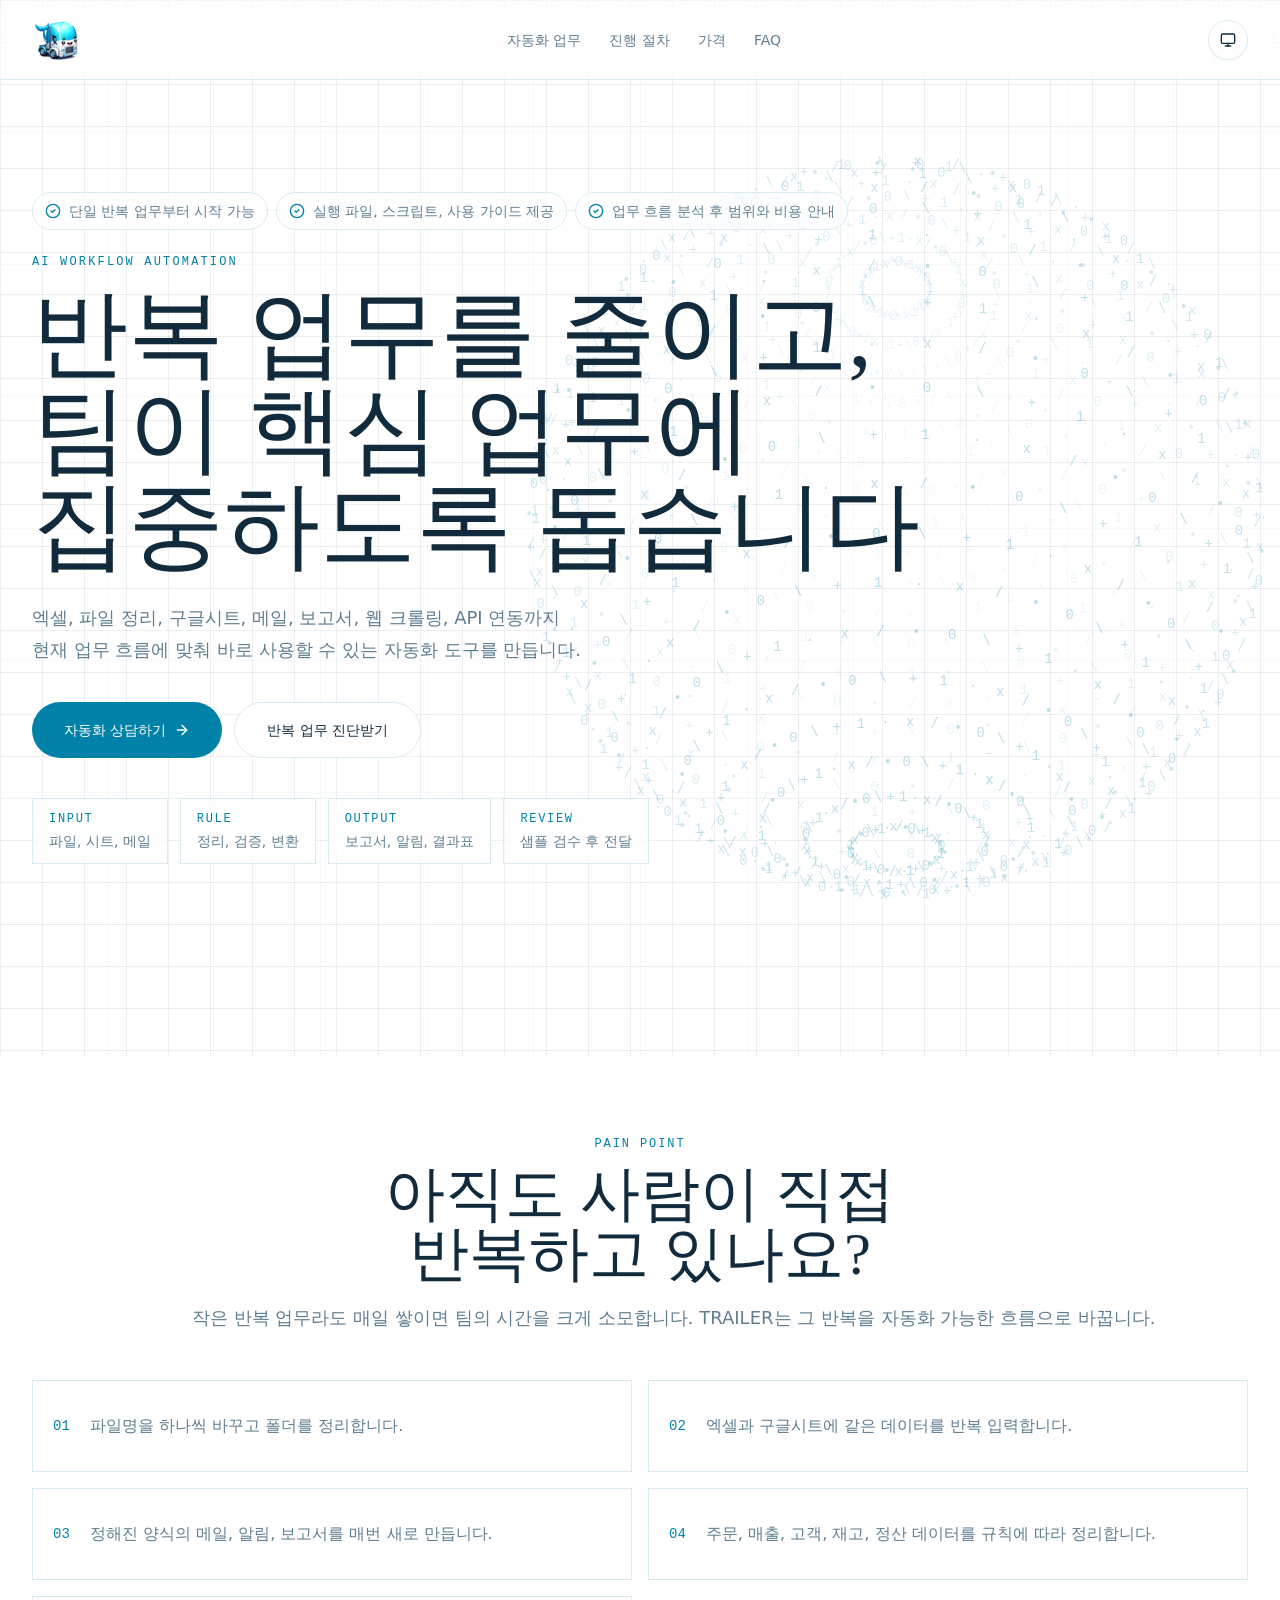
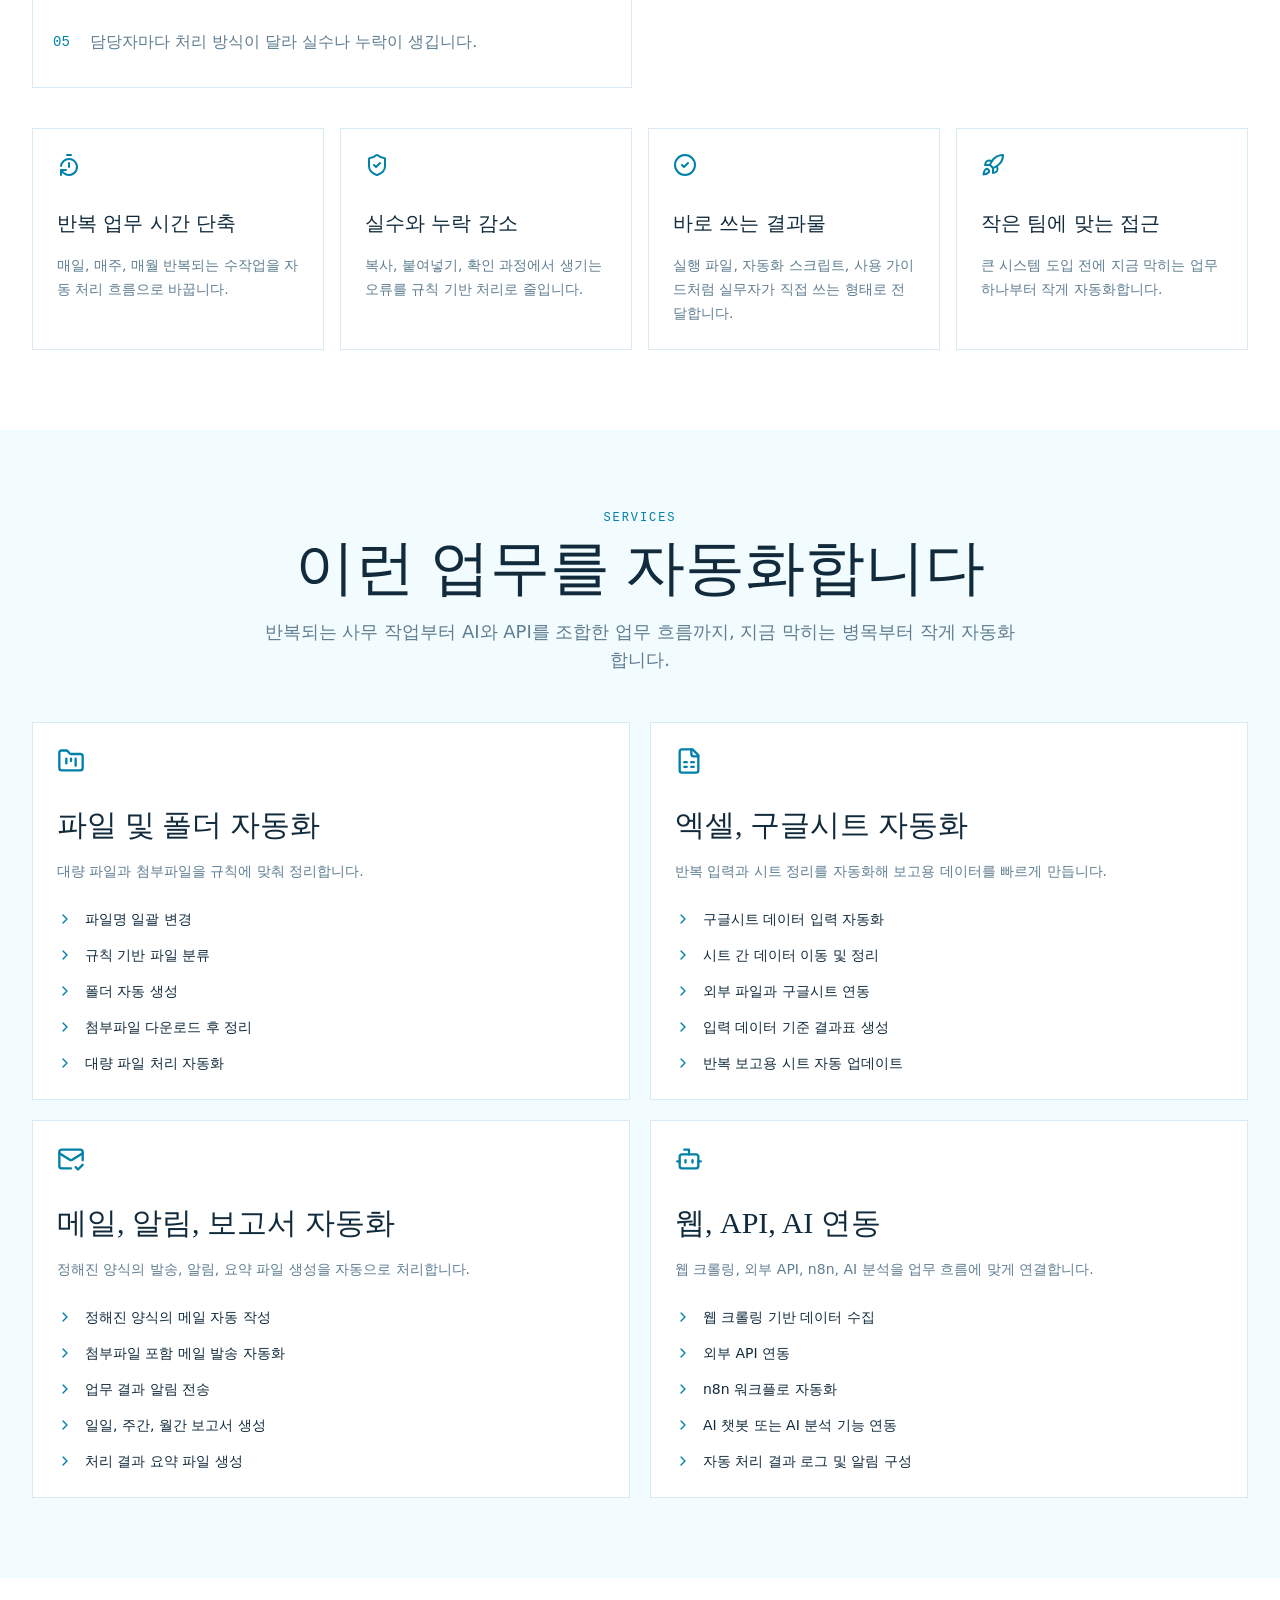
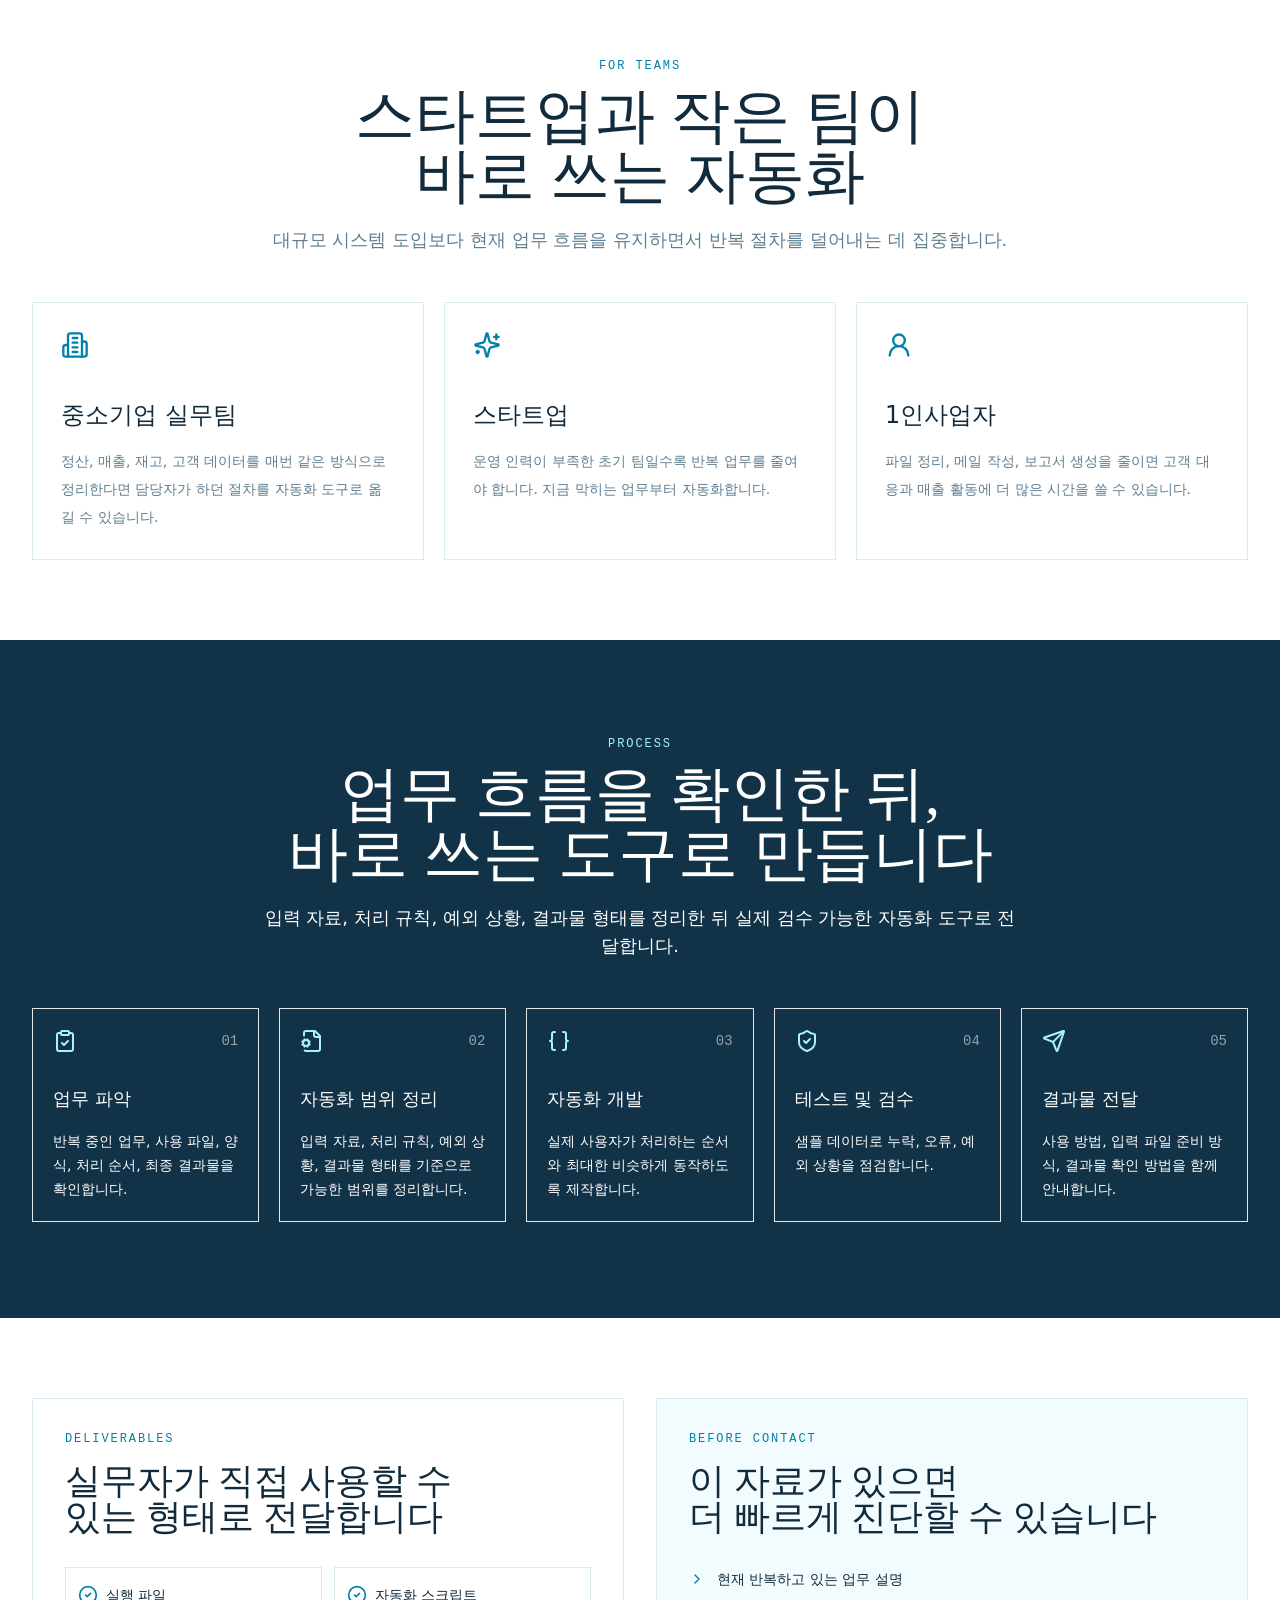
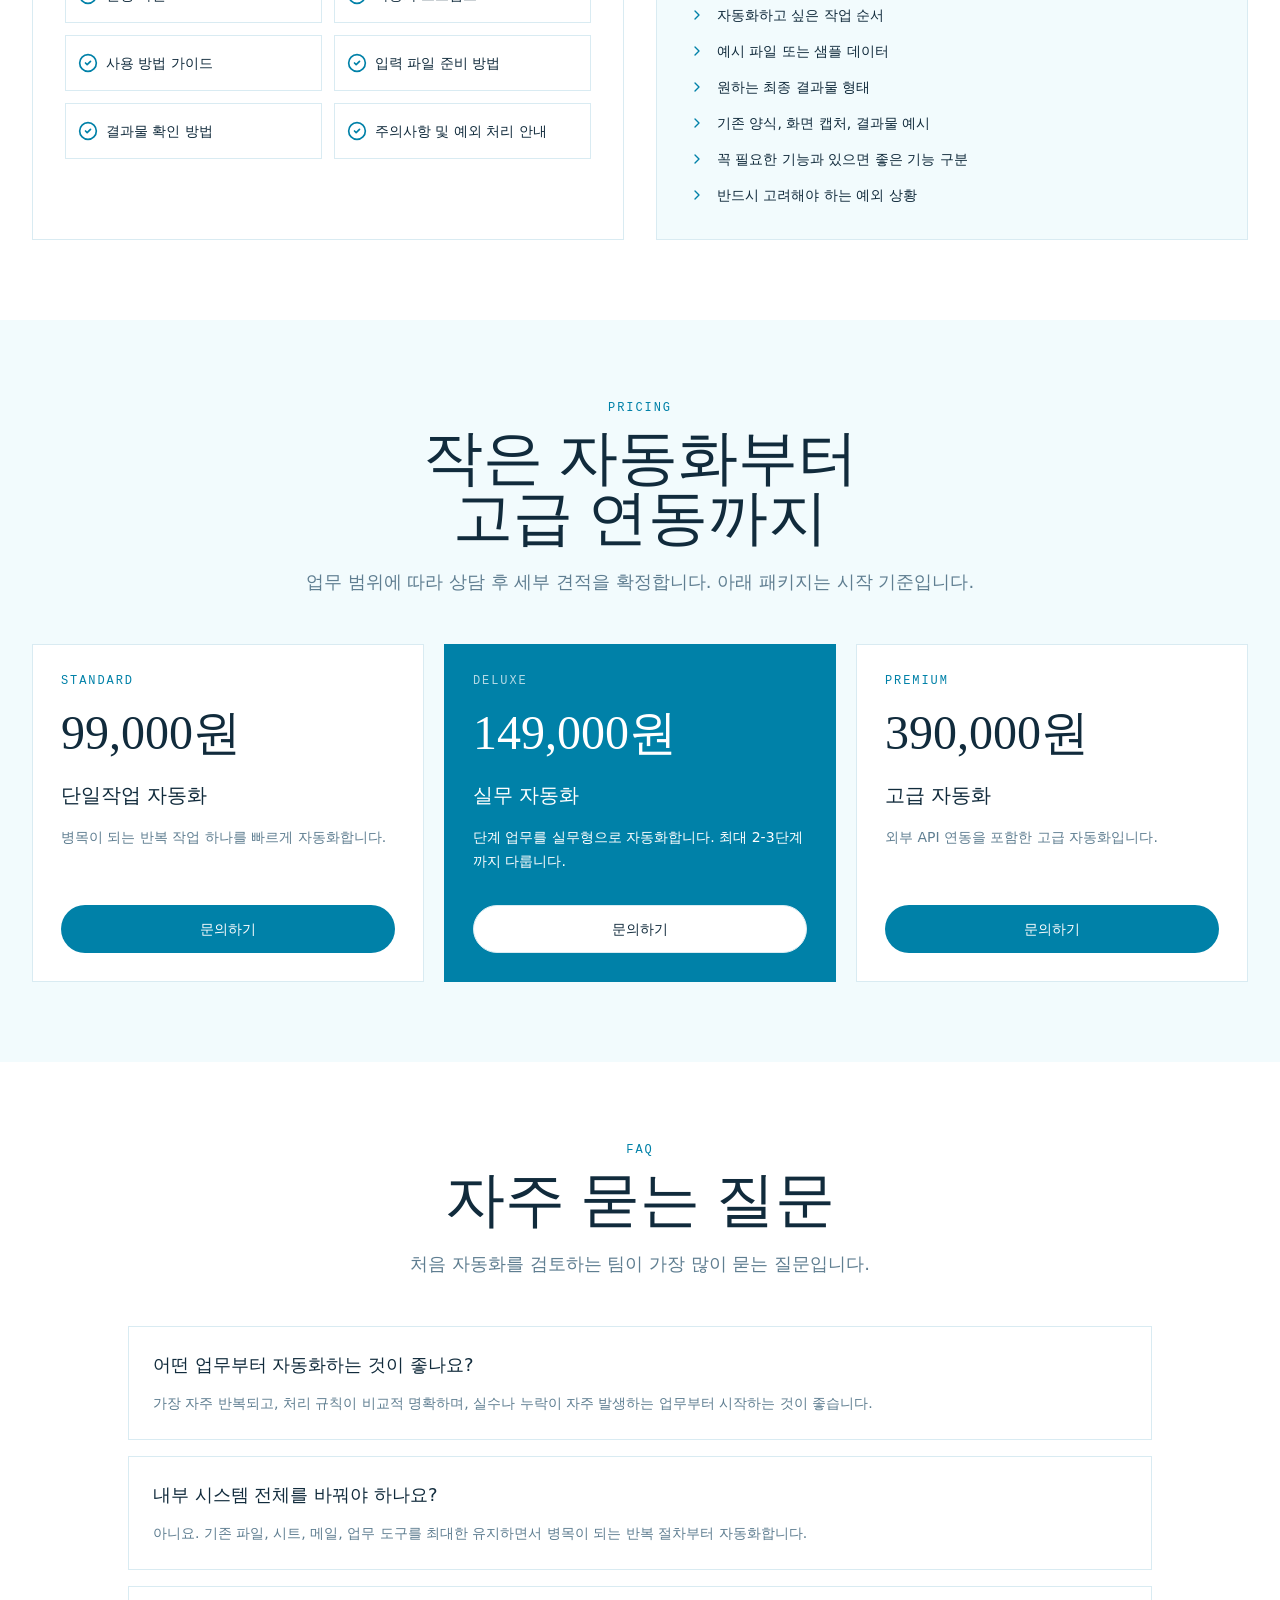
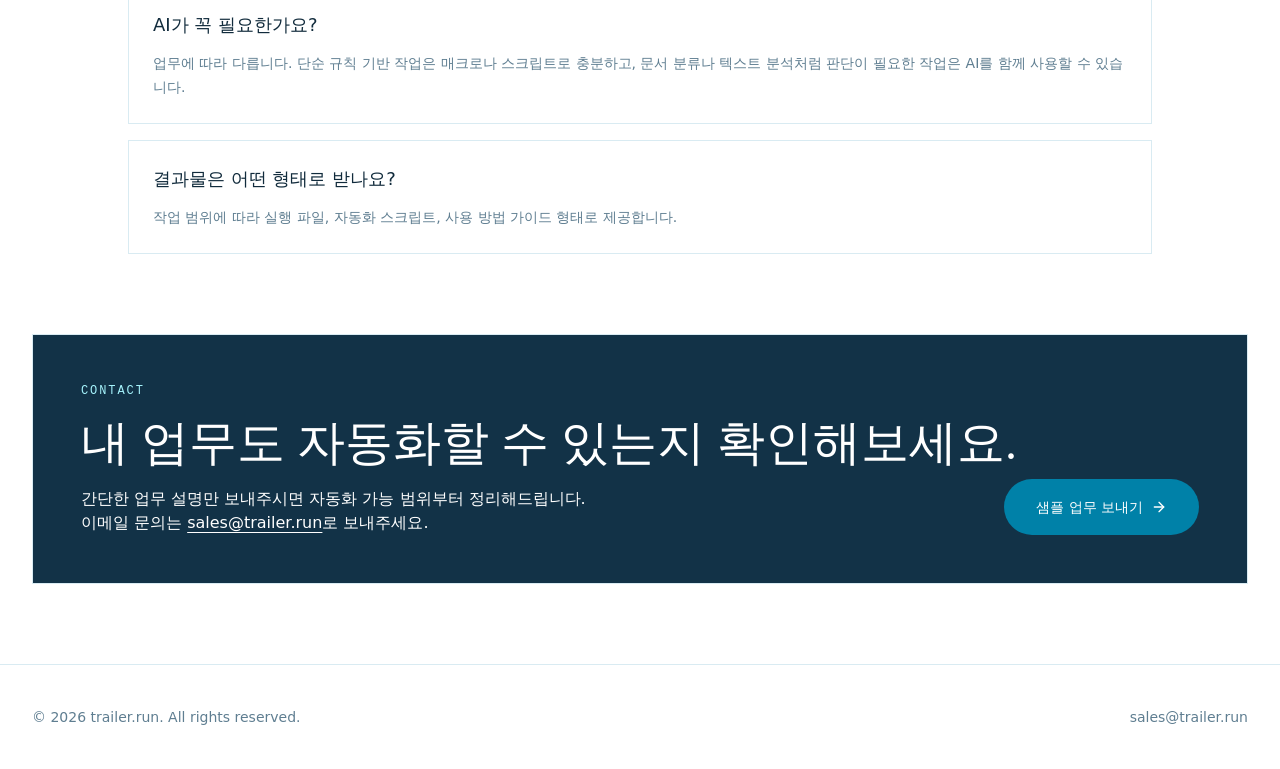
==== commit e78f0dd3: "chore: deploy static site" ====
--- a/index.html
+++ b/index.html
@@ -1 +1 @@
-<!DOCTYPE html><!--ZcLd9zYckXQ7uR9IBj59A--><html lang="ko"><head><meta charSet="utf-8"/><meta name="viewport" content="width=device-width, initial-scale=1"/><link rel="preload" as="image" href="/icons/trailer-logo-48.png"/><link rel="stylesheet" href="/_next/static/css/4ab06207553fc050.css" data-precedence="next"/><link rel="preload" as="script" fetchPriority="low" href="/_next/static/chunks/webpack-74c939c87fa0092a.js"/><script src="/_next/static/chunks/4bd1b696-c023c6e3521b1417.js" async=""></script><script src="/_next/static/chunks/255-81ba70bd132d3eed.js" async=""></script><script src="/_next/static/chunks/main-app-4b01163e5ac64705.js" async=""></script><script src="/_next/static/chunks/app/layout-8cd34e4a7143ec90.js" async=""></script><script src="/_next/static/chunks/145-5c0f9f0de3e7cc46.js" async=""></script><script src="/_next/static/chunks/793-2cc3da2a9cf20b42.js" async=""></script><script src="/_next/static/chunks/app/page-2811ffebe83a630a.js" async=""></script><link rel="preload" href="https://www.googletagmanager.com/gtag/js?id=G-GXQRW4QENL" as="script"/><meta name="color-scheme" content="light dark"/><title>TRAILER | AI 업무 자동화 서비스</title><meta name="description" content="스타트업과 작은 팀의 반복 업무를 자동화하는 실무형 AI 업무 자동화 파트너입니다."/><meta name="keywords" content="TRAILER,AI 업무 자동화,업무 자동화,반복 업무 자동화,엑셀 자동화,구글시트 자동화,파일 정리 자동화,메일 자동화,보고서 자동화,웹 크롤링,API 연동,n8n 자동화,스타트업 자동화,중소기업 업무 자동화"/><link rel="icon" href="/icons/trailer-favicon-16.png" sizes="16x16" type="image/png"/><link rel="icon" href="/icons/trailer-favicon-32.png" sizes="32x32" type="image/png"/><link rel="apple-touch-icon" href="/icons/trailer-apple-touch-icon.png" sizes="180x180" type="image/png"/><script src="/_next/static/chunks/polyfills-42372ed130431b0a.js" noModule=""></script></head><body class="font-sans antialiased"><div hidden=""><!--$--><!--/$--></div><script>((a,b,c,d,e,f,g,h)=>{let i=document.documentElement,j=["light","dark"];function k(b){var c;(Array.isArray(a)?a:[a]).forEach(a=>{let c="class"===a,d=c&&f?e.map(a=>f[a]||a):e;c?(i.classList.remove(...d),i.classList.add(b)):i.setAttribute(a,b)}),c=b,h&&j.includes(c)&&(i.style.colorScheme=c)}if(d)k(d);else try{let a=localStorage.getItem(b)||c,d=g&&"system"===a?window.matchMedia("(prefers-color-scheme: dark)").matches?"dark":"light":a;k(d)}catch(a){}})("class","theme","system",null,["light","dark"],null,true,true)</script><header class="fixed inset-x-0 top-0 z-50 h-20 border-b border-border bg-background/88 backdrop-blur"><div class="mx-auto flex h-full max-w-7xl items-center justify-between gap-4 px-4 sm:px-6 lg:px-8"><a aria-label="TRAILER home" class="flex h-12 w-12 items-center justify-center" href="/"><img alt="" width="48" height="48" decoding="async" data-nimg="1" class="h-12 w-12 object-contain" style="color:transparent" src="/icons/trailer-logo-48.png"/></a><nav aria-label="Primary" class="hidden items-center gap-7 md:flex"><a class="text-sm text-muted-foreground transition-colors hover:text-foreground" href="/#services">자동화 업무</a><a class="text-sm text-muted-foreground transition-colors hover:text-foreground" href="/#process">진행 절차</a><a class="text-sm text-muted-foreground transition-colors hover:text-foreground" href="/#pricing">가격</a><a class="text-sm text-muted-foreground transition-colors hover:text-foreground" href="/#faq">FAQ</a></nav><div class="flex items-center gap-2 sm:gap-3"><div class="relative"><button type="button" aria-label="화면 모드 선택" aria-haspopup="true" aria-expanded="false" aria-controls="_R_1qlfjb_" title="화면 모드 선택" class="relative inline-flex h-10 w-10 items-center justify-center rounded-full border border-border bg-background/70 text-foreground shadow-sm transition-colors hover:bg-muted focus-visible:outline-none focus-visible:ring-2 focus-visible:ring-primary focus-visible:ring-offset-2 focus-visible:ring-offset-background"><svg xmlns="http://www.w3.org/2000/svg" width="24" height="24" viewBox="0 0 24 24" fill="none" stroke="currentColor" stroke-width="2" stroke-linecap="round" stroke-linejoin="round" class="lucide lucide-monitor h-4 w-4" aria-hidden="true"><rect width="20" height="14" x="2" y="3" rx="2"></rect><line x1="8" x2="16" y1="21" y2="21"></line><line x1="12" x2="12" y1="17" y2="21"></line></svg></button></div><button type="button" aria-label="메뉴 열기" aria-controls="mobile-menu" aria-expanded="false" class="inline-flex items-center justify-center gap-2 rounded-full text-sm font-medium transition-colors focus-visible:outline-none focus-visible:ring-2 focus-visible:ring-primary focus-visible:ring-offset-2 focus-visible:ring-offset-background disabled:pointer-events-none disabled:opacity-50 border border-border bg-background text-foreground hover:bg-muted h-10 w-10 px-0 md:hidden"><svg xmlns="http://www.w3.org/2000/svg" width="24" height="24" viewBox="0 0 24 24" fill="none" stroke="currentColor" stroke-width="2" stroke-linecap="round" stroke-linejoin="round" class="lucide lucide-menu h-5 w-5" aria-hidden="true"><line x1="4" x2="20" y1="12" y2="12"></line><line x1="4" x2="20" y1="6" y2="6"></line><line x1="4" x2="20" y1="18" y2="18"></line></svg></button></div></div><div id="mobile-menu" hidden="" class="fixed inset-x-0 top-20 border-b border-border bg-background px-4 py-5 shadow-sm transition-all duration-200 md:hidden pointer-events-none -translate-y-2 opacity-0"><nav aria-label="Mobile primary" class="mx-auto flex max-w-7xl flex-col gap-2"><a class="min-h-14 rounded-full px-4 py-3 text-lg font-medium text-foreground transition-colors hover:bg-muted" href="/#services">자동화 업무</a><a class="min-h-14 rounded-full px-4 py-3 text-lg font-medium text-foreground transition-colors hover:bg-muted" href="/#process">진행 절차</a><a class="min-h-14 rounded-full px-4 py-3 text-lg font-medium text-foreground transition-colors hover:bg-muted" href="/#pricing">가격</a><a class="min-h-14 rounded-full px-4 py-3 text-lg font-medium text-foreground transition-colors hover:bg-muted" href="/#faq">FAQ</a></nav></div></header><main id="top" class="min-h-screen overflow-hidden bg-background"><section class="hero-grid relative min-h-screen overflow-hidden px-4 pb-14 pt-24 sm:px-6 sm:pb-20 sm:pt-28 lg:px-8 lg:pb-28"><div class="pointer-events-none absolute inset-0 overflow-hidden" aria-hidden="true"><div class="relative mx-auto h-full max-w-7xl"><canvas class="absolute left-[62%] top-[58%] h-[560px] w-[560px] -translate-x-1/2 -translate-y-1/2 opacity-25 sm:left-auto sm:right-0 sm:top-1/2 sm:translate-x-0 sm:opacity-35 md:right-4 lg:right-0 lg:h-[800px] lg:w-[800px] lg:opacity-40"></canvas></div></div><div class="pointer-events-none absolute inset-0 opacity-30" aria-hidden="true"><span class="absolute left-0 right-0 h-px bg-foreground/10" style="top:12.5%"></span><span class="absolute left-0 right-0 h-px bg-foreground/10" style="top:25%"></span><span class="absolute left-0 right-0 h-px bg-foreground/10" style="top:37.5%"></span><span class="absolute left-0 right-0 h-px bg-foreground/10" style="top:50%"></span><span class="absolute left-0 right-0 h-px bg-foreground/10" style="top:62.5%"></span><span class="absolute left-0 right-0 h-px bg-foreground/10" style="top:75%"></span><span class="absolute left-0 right-0 h-px bg-foreground/10" style="top:87.5%"></span><span class="absolute left-0 right-0 h-px bg-foreground/10" style="top:100%"></span><span class="absolute bottom-0 top-0 w-px bg-foreground/10" style="left:8.333%"></span><span class="absolute bottom-0 top-0 w-px bg-foreground/10" style="left:16.666%"></span><span class="absolute bottom-0 top-0 w-px bg-foreground/10" style="left:24.999000000000002%"></span><span class="absolute bottom-0 top-0 w-px bg-foreground/10" style="left:33.332%"></span><span class="absolute bottom-0 top-0 w-px bg-foreground/10" style="left:41.665%"></span><span class="absolute bottom-0 top-0 w-px bg-foreground/10" style="left:49.998000000000005%"></span><span class="absolute bottom-0 top-0 w-px bg-foreground/10" style="left:58.331%"></span><span class="absolute bottom-0 top-0 w-px bg-foreground/10" style="left:66.664%"></span><span class="absolute bottom-0 top-0 w-px bg-foreground/10" style="left:74.997%"></span><span class="absolute bottom-0 top-0 w-px bg-foreground/10" style="left:83.33%"></span><span class="absolute bottom-0 top-0 w-px bg-foreground/10" style="left:91.663%"></span><span class="absolute bottom-0 top-0 w-px bg-foreground/10" style="left:99.99600000000001%"></span></div><div class="relative z-10 mx-auto flex min-h-[calc(100vh-6rem)] max-w-7xl items-center sm:min-h-[calc(100vh-7rem)]"><div class="max-w-5xl py-8 sm:py-12 lg:py-20"><div class="gap-2 sm:flex-wrap mb-5 hidden sm:mb-6 sm:flex"><span class="inline-flex min-h-9 items-start gap-2 rounded-full border border-border bg-background/84 px-3 py-2 text-[13px] leading-5 text-muted-foreground backdrop-blur sm:items-center sm:text-sm"><svg xmlns="http://www.w3.org/2000/svg" width="24" height="24" viewBox="0 0 24 24" fill="none" stroke="currentColor" stroke-width="2" stroke-linecap="round" stroke-linejoin="round" class="lucide lucide-circle-check mt-0.5 h-4 w-4 shrink-0 text-primary sm:mt-0" aria-hidden="true"><circle cx="12" cy="12" r="10"></circle><path d="m9 12 2 2 4-4"></path></svg><span class="break-safe">단일 반복 업무부터 시작 가능</span></span><span class="inline-flex min-h-9 items-start gap-2 rounded-full border border-border bg-background/84 px-3 py-2 text-[13px] leading-5 text-muted-foreground backdrop-blur sm:items-center sm:text-sm"><svg xmlns="http://www.w3.org/2000/svg" width="24" height="24" viewBox="0 0 24 24" fill="none" stroke="currentColor" stroke-width="2" stroke-linecap="round" stroke-linejoin="round" class="lucide lucide-circle-check mt-0.5 h-4 w-4 shrink-0 text-primary sm:mt-0" aria-hidden="true"><circle cx="12" cy="12" r="10"></circle><path d="m9 12 2 2 4-4"></path></svg><span class="break-safe">실행 파일, 스크립트, 사용 가이드 제공</span></span><span class="inline-flex min-h-9 items-start gap-2 rounded-full border border-border bg-background/84 px-3 py-2 text-[13px] leading-5 text-muted-foreground backdrop-blur sm:items-center sm:text-sm"><svg xmlns="http://www.w3.org/2000/svg" width="24" height="24" viewBox="0 0 24 24" fill="none" stroke="currentColor" stroke-width="2" stroke-linecap="round" stroke-linejoin="round" class="lucide lucide-circle-check mt-0.5 h-4 w-4 shrink-0 text-primary sm:mt-0" aria-hidden="true"><circle cx="12" cy="12" r="10"></circle><path d="m9 12 2 2 4-4"></path></svg><span class="break-safe">업무 흐름 분석 후 범위와 비용 안내</span></span></div><p class="mb-3 font-mono text-[11px] uppercase tracking-[0.16em] text-primary sm:mb-4 sm:text-xs sm:tracking-[0.18em]">AI Workflow Automation</p><h1 class="break-safe text-balance max-w-4xl font-serif text-[3rem] font-normal leading-[1.02] tracking-normal text-foreground sm:text-7xl sm:leading-[0.98] lg:text-8xl">반복 업무를 줄이고, 팀이 핵심 업무에 집중하도록 돕습니다</h1><p class="text-pretty mt-5 max-w-2xl text-[15px] leading-7 text-muted-foreground sm:mt-7 sm:text-lg sm:leading-8">엑셀, 파일 정리, 구글시트, 메일, 보고서, 웹 크롤링,<!-- --> <span class="whitespace-nowrap">API 연동까지</span><br class="hidden sm:block"/>현재 업무 흐름에 맞춰 바로 사용할 수 있는<!-- --> <span class="whitespace-nowrap">자동화 도구</span>를 만듭니다.</p><div class="grid gap-2 sm:flex-wrap mt-6 sm:hidden"><span class="inline-flex min-h-9 items-start gap-2 rounded-full border border-border bg-background/84 px-3 py-2 text-[13px] leading-5 text-muted-foreground backdrop-blur sm:items-center sm:text-sm"><svg xmlns="http://www.w3.org/2000/svg" width="24" height="24" viewBox="0 0 24 24" fill="none" stroke="currentColor" stroke-width="2" stroke-linecap="round" stroke-linejoin="round" class="lucide lucide-circle-check mt-0.5 h-4 w-4 shrink-0 text-primary sm:mt-0" aria-hidden="true"><circle cx="12" cy="12" r="10"></circle><path d="m9 12 2 2 4-4"></path></svg><span class="break-safe">단일 반복 업무부터 시작 가능</span></span><span class="inline-flex min-h-9 items-start gap-2 rounded-full border border-border bg-background/84 px-3 py-2 text-[13px] leading-5 text-muted-foreground backdrop-blur sm:items-center sm:text-sm"><svg xmlns="http://www.w3.org/2000/svg" width="24" height="24" viewBox="0 0 24 24" fill="none" stroke="currentColor" stroke-width="2" stroke-linecap="round" stroke-linejoin="round" class="lucide lucide-circle-check mt-0.5 h-4 w-4 shrink-0 text-primary sm:mt-0" aria-hidden="true"><circle cx="12" cy="12" r="10"></circle><path d="m9 12 2 2 4-4"></path></svg><span class="break-safe">실행 파일, 스크립트, 사용 가이드 제공</span></span><span class="inline-flex min-h-9 items-start gap-2 rounded-full border border-border bg-background/84 px-3 py-2 text-[13px] leading-5 text-muted-foreground backdrop-blur sm:items-center sm:text-sm"><svg xmlns="http://www.w3.org/2000/svg" width="24" height="24" viewBox="0 0 24 24" fill="none" stroke="currentColor" stroke-width="2" stroke-linecap="round" stroke-linejoin="round" class="lucide lucide-circle-check mt-0.5 h-4 w-4 shrink-0 text-primary sm:mt-0" aria-hidden="true"><circle cx="12" cy="12" r="10"></circle><path d="m9 12 2 2 4-4"></path></svg><span class="break-safe">업무 흐름 분석 후 범위와 비용 안내</span></span></div><div class="mt-7 flex flex-col gap-3 sm:mt-9 sm:flex-row"><a class="inline-flex items-center justify-center gap-2 rounded-full text-sm font-medium transition-colors focus-visible:outline-none focus-visible:ring-2 focus-visible:ring-primary focus-visible:ring-offset-2 focus-visible:ring-offset-background disabled:pointer-events-none disabled:opacity-50 bg-primary text-primary-foreground hover:bg-primary/90 h-14 px-8 w-full sm:w-auto" href="https://kmong.com/gig/768317">자동화 상담하기<svg xmlns="http://www.w3.org/2000/svg" width="24" height="24" viewBox="0 0 24 24" fill="none" stroke="currentColor" stroke-width="2" stroke-linecap="round" stroke-linejoin="round" class="lucide lucide-arrow-right h-4 w-4" aria-hidden="true"><path d="M5 12h14"></path><path d="m12 5 7 7-7 7"></path></svg></a><a class="inline-flex items-center justify-center gap-2 rounded-full text-sm font-medium transition-colors focus-visible:outline-none focus-visible:ring-2 focus-visible:ring-primary focus-visible:ring-offset-2 focus-visible:ring-offset-background disabled:pointer-events-none disabled:opacity-50 border border-border bg-background text-foreground hover:bg-muted h-14 px-8 w-full sm:w-auto" href="/diagnosis/">반복 업무 진단받기</a></div><div class="mt-8 grid auto-rows-fr grid-cols-2 gap-2 sm:mt-10 sm:flex sm:flex-wrap sm:gap-3"><div class="flex h-full min-h-[76px] min-w-0 flex-col border border-border bg-background/82 p-3 backdrop-blur sm:min-h-0 sm:px-4 sm:py-3"><p class="font-mono text-[11px] uppercase tracking-[0.12em] text-primary sm:text-xs sm:tracking-[0.14em]">Input</p><p class="break-safe mt-1 text-[13px] leading-5 text-muted-foreground sm:text-sm">파일, 시트, 메일</p></div><div class="flex h-full min-h-[76px] min-w-0 flex-col border border-border bg-background/82 p-3 backdrop-blur sm:min-h-0 sm:px-4 sm:py-3"><p class="font-mono text-[11px] uppercase tracking-[0.12em] text-primary sm:text-xs sm:tracking-[0.14em]">Rule</p><p class="break-safe mt-1 text-[13px] leading-5 text-muted-foreground sm:text-sm">정리, 검증, 변환</p></div><div class="flex h-full min-h-[76px] min-w-0 flex-col border border-border bg-background/82 p-3 backdrop-blur sm:min-h-0 sm:px-4 sm:py-3"><p class="font-mono text-[11px] uppercase tracking-[0.12em] text-primary sm:text-xs sm:tracking-[0.14em]">Output</p><p class="break-safe mt-1 text-[13px] leading-5 text-muted-foreground sm:text-sm">보고서, 알림, 결과표</p></div><div class="flex h-full min-h-[76px] min-w-0 flex-col border border-border bg-background/82 p-3 backdrop-blur sm:min-h-0 sm:px-4 sm:py-3"><p class="font-mono text-[11px] uppercase tracking-[0.12em] text-primary sm:text-xs sm:tracking-[0.14em]">Review</p><p class="break-safe mt-1 text-[13px] leading-5 text-muted-foreground sm:text-sm">샘플 검수 후 전달</p></div></div></div></div></section><section class="px-4 py-14 sm:px-6 sm:py-20 lg:px-8"><div class="mx-auto max-w-7xl"><div class="mx-auto mb-9 text-center md:mb-12 max-w-4xl lg:[&amp;_p:last-child]:whitespace-nowrap"><p class="mb-3 font-mono text-[11px] uppercase tracking-[0.14em] md:text-xs md:tracking-[0.16em] text-primary">Pain Point</p><h2 class="break-safe text-balance font-serif text-[2.35rem] font-normal leading-[1.04] tracking-normal md:text-6xl md:leading-none text-foreground">아직도 사람이 직접 반복하고 있나요?</h2><p class="text-pretty mt-4 text-[15px] leading-7 md:mt-5 md:text-lg text-muted-foreground">작은 반복 업무라도 매일 쌓이면 팀의 시간을 크게 소모합니다. TRAILER는 그 반복을 자동화 가능한 흐름으로 바꿉니다.</p></div><div class="grid gap-3 md:grid-cols-2 md:gap-4"><div class="flex min-h-[92px] items-center gap-4 border border-border bg-card p-4 sm:gap-5 sm:p-5"><span class="font-mono text-sm text-primary">0<!-- -->1</span><p class="break-safe text-[15px] leading-7 text-muted-foreground sm:text-base">파일명을 하나씩 바꾸고 폴더를 정리합니다.</p></div><div class="flex min-h-[92px] items-center gap-4 border border-border bg-card p-4 sm:gap-5 sm:p-5"><span class="font-mono text-sm text-primary">0<!-- -->2</span><p class="break-safe text-[15px] leading-7 text-muted-foreground sm:text-base">엑셀과 구글시트에 같은 데이터를 반복 입력합니다.</p></div><div class="flex min-h-[92px] items-center gap-4 border border-border bg-card p-4 sm:gap-5 sm:p-5"><span class="font-mono text-sm text-primary">0<!-- -->3</span><p class="break-safe text-[15px] leading-7 text-muted-foreground sm:text-base">정해진 양식의 메일, 알림, 보고서를 매번 새로 만듭니다.</p></div><div class="flex min-h-[92px] items-center gap-4 border border-border bg-card p-4 sm:gap-5 sm:p-5"><span class="font-mono text-sm text-primary">0<!-- -->4</span><p class="break-safe text-[15px] leading-7 text-muted-foreground sm:text-base">주문, 매출, 고객, 재고, 정산 데이터를 규칙에 따라 정리합니다.</p></div><div class="flex min-h-[92px] items-center gap-4 border border-border bg-card p-4 sm:gap-5 sm:p-5"><span class="font-mono text-sm text-primary">0<!-- -->5</span><p class="break-safe text-[15px] leading-7 text-muted-foreground sm:text-base">담당자마다 처리 방식이 달라 실수나 누락이 생깁니다.</p></div></div><div class="mt-8 grid gap-3 sm:grid-cols-2 md:mt-10 md:grid-cols-4 md:gap-4"><article class="flex min-h-[210px] flex-col border border-border bg-card p-5 sm:p-6"><svg xmlns="http://www.w3.org/2000/svg" width="24" height="24" viewBox="0 0 24 24" fill="none" stroke="currentColor" stroke-width="2" stroke-linecap="round" stroke-linejoin="round" class="lucide lucide-timer-reset mb-6 h-6 w-6 text-primary md:mb-8" aria-hidden="true"><path d="M10 2h4"></path><path d="M12 14v-4"></path><path d="M4 13a8 8 0 0 1 8-7 8 8 0 1 1-5.3 14L4 17.6"></path><path d="M9 17H4v5"></path></svg><h3 class="break-safe text-lg font-medium sm:text-xl">반복 업무 시간 단축</h3><p class="text-pretty mt-3 text-sm leading-6 text-muted-foreground sm:mt-4">매일, 매주, 매월 반복되는 수작업을 자동 처리 흐름으로 바꿉니다.</p></article><article class="flex min-h-[210px] flex-col border border-border bg-card p-5 sm:p-6"><svg xmlns="http://www.w3.org/2000/svg" width="24" height="24" viewBox="0 0 24 24" fill="none" stroke="currentColor" stroke-width="2" stroke-linecap="round" stroke-linejoin="round" class="lucide lucide-shield-check mb-6 h-6 w-6 text-primary md:mb-8" aria-hidden="true"><path d="M20 13c0 5-3.5 7.5-7.66 8.95a1 1 0 0 1-.67-.01C7.5 20.5 4 18 4 13V6a1 1 0 0 1 1-1c2 0 4.5-1.2 6.24-2.72a1.17 1.17 0 0 1 1.52 0C14.51 3.81 17 5 19 5a1 1 0 0 1 1 1z"></path><path d="m9 12 2 2 4-4"></path></svg><h3 class="break-safe text-lg font-medium sm:text-xl">실수와 누락 감소</h3><p class="text-pretty mt-3 text-sm leading-6 text-muted-foreground sm:mt-4">복사, 붙여넣기, 확인 과정에서 생기는 오류를 규칙 기반 처리로 줄입니다.</p></article><article class="flex min-h-[210px] flex-col border border-border bg-card p-5 sm:p-6"><svg xmlns="http://www.w3.org/2000/svg" width="24" height="24" viewBox="0 0 24 24" fill="none" stroke="currentColor" stroke-width="2" stroke-linecap="round" stroke-linejoin="round" class="lucide lucide-circle-check mb-6 h-6 w-6 text-primary md:mb-8" aria-hidden="true"><circle cx="12" cy="12" r="10"></circle><path d="m9 12 2 2 4-4"></path></svg><h3 class="break-safe text-lg font-medium sm:text-xl">바로 쓰는 결과물</h3><p class="text-pretty mt-3 text-sm leading-6 text-muted-foreground sm:mt-4">실행 파일, 자동화 스크립트, 사용 가이드처럼 실무자가 직접 쓰는 형태로 전달합니다.</p></article><article class="flex min-h-[210px] flex-col border border-border bg-card p-5 sm:p-6"><svg xmlns="http://www.w3.org/2000/svg" width="24" height="24" viewBox="0 0 24 24" fill="none" stroke="currentColor" stroke-width="2" stroke-linecap="round" stroke-linejoin="round" class="lucide lucide-rocket mb-6 h-6 w-6 text-primary md:mb-8" aria-hidden="true"><path d="M4.5 16.5c-1.5 1.26-2 5-2 5s3.74-.5 5-2c.71-.84.7-2.13-.09-2.91a2.18 2.18 0 0 0-2.91-.09z"></path><path d="m12 15-3-3a22 22 0 0 1 2-3.95A12.88 12.88 0 0 1 22 2c0 2.72-.78 7.5-6 11a22.35 22.35 0 0 1-4 2z"></path><path d="M9 12H4s.55-3.03 2-4c1.62-1.08 5 0 5 0"></path><path d="M12 15v5s3.03-.55 4-2c1.08-1.62 0-5 0-5"></path></svg><h3 class="break-safe text-lg font-medium sm:text-xl">작은 팀에 맞는 접근</h3><p class="text-pretty mt-3 text-sm leading-6 text-muted-foreground sm:mt-4">큰 시스템 도입 전에 지금 막히는 업무 하나부터 작게 자동화합니다.</p></article></div></div></section><section id="services" class="bg-muted px-4 py-14 sm:px-6 sm:py-20 lg:px-8"><div class="mx-auto max-w-7xl"><div class="mx-auto mb-9 max-w-3xl text-center md:mb-12"><p class="mb-3 font-mono text-[11px] uppercase tracking-[0.14em] md:text-xs md:tracking-[0.16em] text-primary">Services</p><h2 class="break-safe text-balance font-serif text-[2.35rem] font-normal leading-[1.04] tracking-normal md:text-6xl md:leading-none text-foreground">이런 업무를 자동화합니다</h2><p class="text-pretty mt-4 text-[15px] leading-7 md:mt-5 md:text-lg text-muted-foreground">반복되는 사무 작업부터 AI와 API를 조합한 업무 흐름까지, 지금 막히는 병목부터 작게 자동화합니다.</p></div><div class="grid gap-4 md:grid-cols-2 md:gap-5"><article class="border border-border bg-card p-5 sm:p-6"><svg xmlns="http://www.w3.org/2000/svg" width="24" height="24" viewBox="0 0 24 24" fill="none" stroke="currentColor" stroke-width="2" stroke-linecap="round" stroke-linejoin="round" class="lucide lucide-folder-kanban mb-6 h-7 w-7 text-primary md:mb-8" aria-hidden="true"><path d="M4 20h16a2 2 0 0 0 2-2V8a2 2 0 0 0-2-2h-7.93a2 2 0 0 1-1.66-.9l-.82-1.2A2 2 0 0 0 7.93 3H4a2 2 0 0 0-2 2v13c0 1.1.9 2 2 2Z"></path><path d="M8 10v4"></path><path d="M12 10v2"></path><path d="M16 10v6"></path></svg><h3 class="break-safe font-serif text-[1.65rem] font-normal leading-[1.08] sm:text-3xl">파일 및 폴더 자동화</h3><p class="text-pretty mt-3 text-sm leading-6 text-muted-foreground sm:mt-4">대량 파일과 첨부파일을 규칙에 맞춰 정리합니다.</p><ul class="mt-5 grid gap-3 sm:mt-6"><li class="flex items-start gap-3 text-sm leading-6"><svg xmlns="http://www.w3.org/2000/svg" width="24" height="24" viewBox="0 0 24 24" fill="none" stroke="currentColor" stroke-width="2" stroke-linecap="round" stroke-linejoin="round" class="lucide lucide-chevron-right mt-1 h-4 w-4 shrink-0 text-primary" aria-hidden="true"><path d="m9 18 6-6-6-6"></path></svg><span class="break-safe">파일명 일괄 변경</span></li><li class="flex items-start gap-3 text-sm leading-6"><svg xmlns="http://www.w3.org/2000/svg" width="24" height="24" viewBox="0 0 24 24" fill="none" stroke="currentColor" stroke-width="2" stroke-linecap="round" stroke-linejoin="round" class="lucide lucide-chevron-right mt-1 h-4 w-4 shrink-0 text-primary" aria-hidden="true"><path d="m9 18 6-6-6-6"></path></svg><span class="break-safe">규칙 기반 파일 분류</span></li><li class="flex items-start gap-3 text-sm leading-6"><svg xmlns="http://www.w3.org/2000/svg" width="24" height="24" viewBox="0 0 24 24" fill="none" stroke="currentColor" stroke-width="2" stroke-linecap="round" stroke-linejoin="round" class="lucide lucide-chevron-right mt-1 h-4 w-4 shrink-0 text-primary" aria-hidden="true"><path d="m9 18 6-6-6-6"></path></svg><span class="break-safe">폴더 자동 생성</span></li><li class="flex items-start gap-3 text-sm leading-6"><svg xmlns="http://www.w3.org/2000/svg" width="24" height="24" viewBox="0 0 24 24" fill="none" stroke="currentColor" stroke-width="2" stroke-linecap="round" stroke-linejoin="round" class="lucide lucide-chevron-right mt-1 h-4 w-4 shrink-0 text-primary" aria-hidden="true"><path d="m9 18 6-6-6-6"></path></svg><span class="break-safe">첨부파일 다운로드 후 정리</span></li><li class="flex items-start gap-3 text-sm leading-6"><svg xmlns="http://www.w3.org/2000/svg" width="24" height="24" viewBox="0 0 24 24" fill="none" stroke="currentColor" stroke-width="2" stroke-linecap="round" stroke-linejoin="round" class="lucide lucide-chevron-right mt-1 h-4 w-4 shrink-0 text-primary" aria-hidden="true"><path d="m9 18 6-6-6-6"></path></svg><span class="break-safe">대량 파일 처리 자동화</span></li></ul></article><article class="border border-border bg-card p-5 sm:p-6"><svg xmlns="http://www.w3.org/2000/svg" width="24" height="24" viewBox="0 0 24 24" fill="none" stroke="currentColor" stroke-width="2" stroke-linecap="round" stroke-linejoin="round" class="lucide lucide-file-spreadsheet mb-6 h-7 w-7 text-primary md:mb-8" aria-hidden="true"><path d="M15 2H6a2 2 0 0 0-2 2v16a2 2 0 0 0 2 2h12a2 2 0 0 0 2-2V7Z"></path><path d="M14 2v4a2 2 0 0 0 2 2h4"></path><path d="M8 13h2"></path><path d="M14 13h2"></path><path d="M8 17h2"></path><path d="M14 17h2"></path></svg><h3 class="break-safe font-serif text-[1.65rem] font-normal leading-[1.08] sm:text-3xl">엑셀, 구글시트 자동화</h3><p class="text-pretty mt-3 text-sm leading-6 text-muted-foreground sm:mt-4">반복 입력과 시트 정리를 자동화해 보고용 데이터를 빠르게 만듭니다.</p><ul class="mt-5 grid gap-3 sm:mt-6"><li class="flex items-start gap-3 text-sm leading-6"><svg xmlns="http://www.w3.org/2000/svg" width="24" height="24" viewBox="0 0 24 24" fill="none" stroke="currentColor" stroke-width="2" stroke-linecap="round" stroke-linejoin="round" class="lucide lucide-chevron-right mt-1 h-4 w-4 shrink-0 text-primary" aria-hidden="true"><path d="m9 18 6-6-6-6"></path></svg><span class="break-safe">구글시트 데이터 입력 자동화</span></li><li class="flex items-start gap-3 text-sm leading-6"><svg xmlns="http://www.w3.org/2000/svg" width="24" height="24" viewBox="0 0 24 24" fill="none" stroke="currentColor" stroke-width="2" stroke-linecap="round" stroke-linejoin="round" class="lucide lucide-chevron-right mt-1 h-4 w-4 shrink-0 text-primary" aria-hidden="true"><path d="m9 18 6-6-6-6"></path></svg><span class="break-safe">시트 간 데이터 이동 및 정리</span></li><li class="flex items-start gap-3 text-sm leading-6"><svg xmlns="http://www.w3.org/2000/svg" width="24" height="24" viewBox="0 0 24 24" fill="none" stroke="currentColor" stroke-width="2" stroke-linecap="round" stroke-linejoin="round" class="lucide lucide-chevron-right mt-1 h-4 w-4 shrink-0 text-primary" aria-hidden="true"><path d="m9 18 6-6-6-6"></path></svg><span class="break-safe">외부 파일과 구글시트 연동</span></li><li class="flex items-start gap-3 text-sm leading-6"><svg xmlns="http://www.w3.org/2000/svg" width="24" height="24" viewBox="0 0 24 24" fill="none" stroke="currentColor" stroke-width="2" stroke-linecap="round" stroke-linejoin="round" class="lucide lucide-chevron-right mt-1 h-4 w-4 shrink-0 text-primary" aria-hidden="true"><path d="m9 18 6-6-6-6"></path></svg><span class="break-safe">입력 데이터 기준 결과표 생성</span></li><li class="flex items-start gap-3 text-sm leading-6"><svg xmlns="http://www.w3.org/2000/svg" width="24" height="24" viewBox="0 0 24 24" fill="none" stroke="currentColor" stroke-width="2" stroke-linecap="round" stroke-linejoin="round" class="lucide lucide-chevron-right mt-1 h-4 w-4 shrink-0 text-primary" aria-hidden="true"><path d="m9 18 6-6-6-6"></path></svg><span class="break-safe">반복 보고용 시트 자동 업데이트</span></li></ul></article><article class="border border-border bg-card p-5 sm:p-6"><svg xmlns="http://www.w3.org/2000/svg" width="24" height="24" viewBox="0 0 24 24" fill="none" stroke="currentColor" stroke-width="2" stroke-linecap="round" stroke-linejoin="round" class="lucide lucide-mail-check mb-6 h-7 w-7 text-primary md:mb-8" aria-hidden="true"><path d="M22 13V6a2 2 0 0 0-2-2H4a2 2 0 0 0-2 2v12c0 1.1.9 2 2 2h8"></path><path d="m22 7-8.97 5.7a1.94 1.94 0 0 1-2.06 0L2 7"></path><path d="m16 19 2 2 4-4"></path></svg><h3 class="break-safe font-serif text-[1.65rem] font-normal leading-[1.08] sm:text-3xl">메일, 알림, 보고서 자동화</h3><p class="text-pretty mt-3 text-sm leading-6 text-muted-foreground sm:mt-4">정해진 양식의 발송, 알림, 요약 파일 생성을 자동으로 처리합니다.</p><ul class="mt-5 grid gap-3 sm:mt-6"><li class="flex items-start gap-3 text-sm leading-6"><svg xmlns="http://www.w3.org/2000/svg" width="24" height="24" viewBox="0 0 24 24" fill="none" stroke="currentColor" stroke-width="2" stroke-linecap="round" stroke-linejoin="round" class="lucide lucide-chevron-right mt-1 h-4 w-4 shrink-0 text-primary" aria-hidden="true"><path d="m9 18 6-6-6-6"></path></svg><span class="break-safe">정해진 양식의 메일 자동 작성</span></li><li class="flex items-start gap-3 text-sm leading-6"><svg xmlns="http://www.w3.org/2000/svg" width="24" height="24" viewBox="0 0 24 24" fill="none" stroke="currentColor" stroke-width="2" stroke-linecap="round" stroke-linejoin="round" class="lucide lucide-chevron-right mt-1 h-4 w-4 shrink-0 text-primary" aria-hidden="true"><path d="m9 18 6-6-6-6"></path></svg><span class="break-safe">첨부파일 포함 메일 발송 자동화</span></li><li class="flex items-start gap-3 text-sm leading-6"><svg xmlns="http://www.w3.org/2000/svg" width="24" height="24" viewBox="0 0 24 24" fill="none" stroke="currentColor" stroke-width="2" stroke-linecap="round" stroke-linejoin="round" class="lucide lucide-chevron-right mt-1 h-4 w-4 shrink-0 text-primary" aria-hidden="true"><path d="m9 18 6-6-6-6"></path></svg><span class="break-safe">업무 결과 알림 전송</span></li><li class="flex items-start gap-3 text-sm leading-6"><svg xmlns="http://www.w3.org/2000/svg" width="24" height="24" viewBox="0 0 24 24" fill="none" stroke="currentColor" stroke-width="2" stroke-linecap="round" stroke-linejoin="round" class="lucide lucide-chevron-right mt-1 h-4 w-4 shrink-0 text-primary" aria-hidden="true"><path d="m9 18 6-6-6-6"></path></svg><span class="break-safe">일일, 주간, 월간 보고서 생성</span></li><li class="flex items-start gap-3 text-sm leading-6"><svg xmlns="http://www.w3.org/2000/svg" width="24" height="24" viewBox="0 0 24 24" fill="none" stroke="currentColor" stroke-width="2" stroke-linecap="round" stroke-linejoin="round" class="lucide lucide-chevron-right mt-1 h-4 w-4 shrink-0 text-primary" aria-hidden="true"><path d="m9 18 6-6-6-6"></path></svg><span class="break-safe">처리 결과 요약 파일 생성</span></li></ul></article><article class="border border-border bg-card p-5 sm:p-6"><svg xmlns="http://www.w3.org/2000/svg" width="24" height="24" viewBox="0 0 24 24" fill="none" stroke="currentColor" stroke-width="2" stroke-linecap="round" stroke-linejoin="round" class="lucide lucide-bot mb-6 h-7 w-7 text-primary md:mb-8" aria-hidden="true"><path d="M12 8V4H8"></path><rect width="16" height="12" x="4" y="8" rx="2"></rect><path d="M2 14h2"></path><path d="M20 14h2"></path><path d="M15 13v2"></path><path d="M9 13v2"></path></svg><h3 class="break-safe font-serif text-[1.65rem] font-normal leading-[1.08] sm:text-3xl">웹, API, AI 연동</h3><p class="text-pretty mt-3 text-sm leading-6 text-muted-foreground sm:mt-4">웹 크롤링, 외부 API, n8n, AI 분석을 업무 흐름에 맞게 연결합니다.</p><ul class="mt-5 grid gap-3 sm:mt-6"><li class="flex items-start gap-3 text-sm leading-6"><svg xmlns="http://www.w3.org/2000/svg" width="24" height="24" viewBox="0 0 24 24" fill="none" stroke="currentColor" stroke-width="2" stroke-linecap="round" stroke-linejoin="round" class="lucide lucide-chevron-right mt-1 h-4 w-4 shrink-0 text-primary" aria-hidden="true"><path d="m9 18 6-6-6-6"></path></svg><span class="break-safe">웹 크롤링 기반 데이터 수집</span></li><li class="flex items-start gap-3 text-sm leading-6"><svg xmlns="http://www.w3.org/2000/svg" width="24" height="24" viewBox="0 0 24 24" fill="none" stroke="currentColor" stroke-width="2" stroke-linecap="round" stroke-linejoin="round" class="lucide lucide-chevron-right mt-1 h-4 w-4 shrink-0 text-primary" aria-hidden="true"><path d="m9 18 6-6-6-6"></path></svg><span class="break-safe">외부 API 연동</span></li><li class="flex items-start gap-3 text-sm leading-6"><svg xmlns="http://www.w3.org/2000/svg" width="24" height="24" viewBox="0 0 24 24" fill="none" stroke="currentColor" stroke-width="2" stroke-linecap="round" stroke-linejoin="round" class="lucide lucide-chevron-right mt-1 h-4 w-4 shrink-0 text-primary" aria-hidden="true"><path d="m9 18 6-6-6-6"></path></svg><span class="break-safe">n8n 워크플로 자동화</span></li><li class="flex items-start gap-3 text-sm leading-6"><svg xmlns="http://www.w3.org/2000/svg" width="24" height="24" viewBox="0 0 24 24" fill="none" stroke="currentColor" stroke-width="2" stroke-linecap="round" stroke-linejoin="round" class="lucide lucide-chevron-right mt-1 h-4 w-4 shrink-0 text-primary" aria-hidden="true"><path d="m9 18 6-6-6-6"></path></svg><span class="break-safe">AI 챗봇 또는 AI 분석 기능 연동</span></li><li class="flex items-start gap-3 text-sm leading-6"><svg xmlns="http://www.w3.org/2000/svg" width="24" height="24" viewBox="0 0 24 24" fill="none" stroke="currentColor" stroke-width="2" stroke-linecap="round" stroke-linejoin="round" class="lucide lucide-chevron-right mt-1 h-4 w-4 shrink-0 text-primary" aria-hidden="true"><path d="m9 18 6-6-6-6"></path></svg><span class="break-safe">자동 처리 결과 로그 및 알림 구성</span></li></ul></article></div></div></section><section class="px-4 py-14 sm:px-6 sm:py-20 lg:px-8"><div class="mx-auto max-w-7xl"><div class="mx-auto mb-9 max-w-3xl text-center md:mb-12"><p class="mb-3 font-mono text-[11px] uppercase tracking-[0.14em] md:text-xs md:tracking-[0.16em] text-primary">For Teams</p><h2 class="break-safe text-balance font-serif text-[2.35rem] font-normal leading-[1.04] tracking-normal md:text-6xl md:leading-none text-foreground">스타트업과 작은 팀이 바로 쓰는 자동화</h2><p class="text-pretty mt-4 text-[15px] leading-7 md:mt-5 md:text-lg text-muted-foreground">대규모 시스템 도입보다 현재 업무 흐름을 유지하면서 반복 절차를 덜어내는 데 집중합니다.</p></div><div class="grid gap-4 md:grid-cols-3 md:gap-5"><article class="flex min-h-[230px] flex-col border border-border bg-card p-5 sm:p-7"><svg xmlns="http://www.w3.org/2000/svg" width="24" height="24" viewBox="0 0 24 24" fill="none" stroke="currentColor" stroke-width="2" stroke-linecap="round" stroke-linejoin="round" class="lucide lucide-building2 mb-7 h-7 w-7 text-primary md:mb-10" aria-hidden="true"><path d="M6 22V4a2 2 0 0 1 2-2h8a2 2 0 0 1 2 2v18Z"></path><path d="M6 12H4a2 2 0 0 0-2 2v6a2 2 0 0 0 2 2h2"></path><path d="M18 9h2a2 2 0 0 1 2 2v9a2 2 0 0 1-2 2h-2"></path><path d="M10 6h4"></path><path d="M10 10h4"></path><path d="M10 14h4"></path><path d="M10 18h4"></path></svg><h3 class="break-safe text-xl font-medium sm:text-2xl">중소기업 실무팀</h3><p class="text-pretty mt-3 text-sm leading-7 text-muted-foreground sm:mt-4">정산, 매출, 재고, 고객 데이터를 매번 같은 방식으로 정리한다면 담당자가 하던 절차를 자동화 도구로 옮길 수 있습니다.</p></article><article class="flex min-h-[230px] flex-col border border-border bg-card p-5 sm:p-7"><svg xmlns="http://www.w3.org/2000/svg" width="24" height="24" viewBox="0 0 24 24" fill="none" stroke="currentColor" stroke-width="2" stroke-linecap="round" stroke-linejoin="round" class="lucide lucide-sparkles mb-7 h-7 w-7 text-primary md:mb-10" aria-hidden="true"><path d="M9.937 15.5A2 2 0 0 0 8.5 14.063l-6.135-1.582a.5.5 0 0 1 0-.962L8.5 9.936A2 2 0 0 0 9.937 8.5l1.582-6.135a.5.5 0 0 1 .963 0L14.063 8.5A2 2 0 0 0 15.5 9.937l6.135 1.581a.5.5 0 0 1 0 .964L15.5 14.063a2 2 0 0 0-1.437 1.437l-1.582 6.135a.5.5 0 0 1-.963 0z"></path><path d="M20 3v4"></path><path d="M22 5h-4"></path><path d="M4 17v2"></path><path d="M5 18H3"></path></svg><h3 class="break-safe text-xl font-medium sm:text-2xl">스타트업</h3><p class="text-pretty mt-3 text-sm leading-7 text-muted-foreground sm:mt-4">운영 인력이 부족한 초기 팀일수록 반복 업무를 줄여야 합니다. 지금 막히는 업무부터 자동화합니다.</p></article><article class="flex min-h-[230px] flex-col border border-border bg-card p-5 sm:p-7"><svg xmlns="http://www.w3.org/2000/svg" width="24" height="24" viewBox="0 0 24 24" fill="none" stroke="currentColor" stroke-width="2" stroke-linecap="round" stroke-linejoin="round" class="lucide lucide-user-round mb-7 h-7 w-7 text-primary md:mb-10" aria-hidden="true"><circle cx="12" cy="8" r="5"></circle><path d="M20 21a8 8 0 0 0-16 0"></path></svg><h3 class="break-safe text-xl font-medium sm:text-2xl">1인사업자</h3><p class="text-pretty mt-3 text-sm leading-7 text-muted-foreground sm:mt-4">파일 정리, 메일 작성, 보고서 생성을 줄이면 고객 대응과 매출 활동에 더 많은 시간을 쓸 수 있습니다.</p></article></div></div></section><section id="process" class="bg-[#123247] px-4 py-16 text-white sm:px-6 sm:py-24 lg:px-8"><div class="mx-auto max-w-7xl"><div class="mx-auto mb-9 max-w-3xl text-center md:mb-12"><p class="mb-3 font-mono text-[11px] uppercase tracking-[0.14em] md:text-xs md:tracking-[0.16em] text-cyan-200">Process</p><h2 class="break-safe text-balance font-serif text-[2.35rem] font-normal leading-[1.04] tracking-normal md:text-6xl md:leading-none text-white">업무 흐름을 확인한 뒤, 바로 쓰는 도구로 만듭니다</h2><p class="text-pretty mt-4 text-[15px] leading-7 md:mt-5 md:text-lg text-cyan-50/78">입력 자료, 처리 규칙, 예외 상황, 결과물 형태를 정리한 뒤 실제 검수 가능한 자동화 도구로 전달합니다.</p></div><div class="grid gap-3 sm:grid-cols-2 lg:grid-cols-5 lg:gap-5"><article class="min-h-[190px] border border-white/12 p-5"><div class="mb-6 flex items-center justify-between md:mb-8"><svg xmlns="http://www.w3.org/2000/svg" width="24" height="24" viewBox="0 0 24 24" fill="none" stroke="currentColor" stroke-width="2" stroke-linecap="round" stroke-linejoin="round" class="lucide lucide-clipboard-check h-6 w-6 text-cyan-200" aria-hidden="true"><rect width="8" height="4" x="8" y="2" rx="1" ry="1"></rect><path d="M16 4h2a2 2 0 0 1 2 2v14a2 2 0 0 1-2 2H6a2 2 0 0 1-2-2V6a2 2 0 0 1 2-2h2"></path><path d="m9 14 2 2 4-4"></path></svg><span class="font-mono text-sm text-white/55">0<!-- -->1</span></div><h3 class="break-safe text-lg font-medium">업무 파악</h3><p class="text-pretty mt-3 text-sm leading-6 text-cyan-50/72 md:mt-4">반복 중인 업무, 사용 파일, 양식, 처리 순서, 최종 결과물을 확인합니다.</p></article><article class="min-h-[190px] border border-white/12 p-5"><div class="mb-6 flex items-center justify-between md:mb-8"><svg xmlns="http://www.w3.org/2000/svg" width="24" height="24" viewBox="0 0 24 24" fill="none" stroke="currentColor" stroke-width="2" stroke-linecap="round" stroke-linejoin="round" class="lucide lucide-file-cog h-6 w-6 text-cyan-200" aria-hidden="true"><path d="M14 2v4a2 2 0 0 0 2 2h4"></path><path d="m3.2 12.9-.9-.4"></path><path d="m3.2 15.1-.9.4"></path><path d="M4.677 21.5a2 2 0 0 0 1.313.5H18a2 2 0 0 0 2-2V7l-5-5H6a2 2 0 0 0-2 2v2.5"></path><path d="m4.9 11.2-.4-.9"></path><path d="m4.9 16.8-.4.9"></path><path d="m7.5 10.3-.4.9"></path><path d="m7.5 17.7-.4-.9"></path><path d="m9.7 12.5-.9.4"></path><path d="m9.7 15.5-.9-.4"></path><circle cx="6" cy="14" r="3"></circle></svg><span class="font-mono text-sm text-white/55">0<!-- -->2</span></div><h3 class="break-safe text-lg font-medium">자동화 범위 정리</h3><p class="text-pretty mt-3 text-sm leading-6 text-cyan-50/72 md:mt-4">입력 자료, 처리 규칙, 예외 상황, 결과물 형태를 기준으로 가능한 범위를 정리합니다.</p></article><article class="min-h-[190px] border border-white/12 p-5"><div class="mb-6 flex items-center justify-between md:mb-8"><svg xmlns="http://www.w3.org/2000/svg" width="24" height="24" viewBox="0 0 24 24" fill="none" stroke="currentColor" stroke-width="2" stroke-linecap="round" stroke-linejoin="round" class="lucide lucide-braces h-6 w-6 text-cyan-200" aria-hidden="true"><path d="M8 3H7a2 2 0 0 0-2 2v5a2 2 0 0 1-2 2 2 2 0 0 1 2 2v5c0 1.1.9 2 2 2h1"></path><path d="M16 21h1a2 2 0 0 0 2-2v-5c0-1.1.9-2 2-2a2 2 0 0 1-2-2V5a2 2 0 0 0-2-2h-1"></path></svg><span class="font-mono text-sm text-white/55">0<!-- -->3</span></div><h3 class="break-safe text-lg font-medium">자동화 개발</h3><p class="text-pretty mt-3 text-sm leading-6 text-cyan-50/72 md:mt-4">실제 사용자가 처리하는 순서와 최대한 비슷하게 동작하도록 제작합니다.</p></article><article class="min-h-[190px] border border-white/12 p-5"><div class="mb-6 flex items-center justify-between md:mb-8"><svg xmlns="http://www.w3.org/2000/svg" width="24" height="24" viewBox="0 0 24 24" fill="none" stroke="currentColor" stroke-width="2" stroke-linecap="round" stroke-linejoin="round" class="lucide lucide-shield-check h-6 w-6 text-cyan-200" aria-hidden="true"><path d="M20 13c0 5-3.5 7.5-7.66 8.95a1 1 0 0 1-.67-.01C7.5 20.5 4 18 4 13V6a1 1 0 0 1 1-1c2 0 4.5-1.2 6.24-2.72a1.17 1.17 0 0 1 1.52 0C14.51 3.81 17 5 19 5a1 1 0 0 1 1 1z"></path><path d="m9 12 2 2 4-4"></path></svg><span class="font-mono text-sm text-white/55">0<!-- -->4</span></div><h3 class="break-safe text-lg font-medium">테스트 및 검수</h3><p class="text-pretty mt-3 text-sm leading-6 text-cyan-50/72 md:mt-4">샘플 데이터로 누락, 오류, 예외 상황을 점검합니다.</p></article><article class="min-h-[190px] border border-white/12 p-5"><div class="mb-6 flex items-center justify-between md:mb-8"><svg xmlns="http://www.w3.org/2000/svg" width="24" height="24" viewBox="0 0 24 24" fill="none" stroke="currentColor" stroke-width="2" stroke-linecap="round" stroke-linejoin="round" class="lucide lucide-send h-6 w-6 text-cyan-200" aria-hidden="true"><path d="M14.536 21.686a.5.5 0 0 0 .937-.024l6.5-19a.496.496 0 0 0-.635-.635l-19 6.5a.5.5 0 0 0-.024.937l7.93 3.18a2 2 0 0 1 1.112 1.11z"></path><path d="m21.854 2.147-10.94 10.939"></path></svg><span class="font-mono text-sm text-white/55">0<!-- -->5</span></div><h3 class="break-safe text-lg font-medium">결과물 전달</h3><p class="text-pretty mt-3 text-sm leading-6 text-cyan-50/72 md:mt-4">사용 방법, 입력 파일 준비 방식, 결과물 확인 방법을 함께 안내합니다.</p></article></div></div></section><section class="px-4 py-14 sm:px-6 sm:py-20 lg:px-8"><div class="mx-auto grid max-w-7xl gap-5 lg:grid-cols-2 lg:gap-8"><div class="border border-border bg-card p-5 sm:p-8"><p class="mb-3 font-mono text-[11px] uppercase tracking-[0.14em] text-primary sm:mb-4 sm:text-xs sm:tracking-[0.16em]">Deliverables</p><h2 class="break-safe text-balance font-serif text-[clamp(1.08rem,5vw,1.4rem)] font-normal leading-[1.08] sm:text-[2.25rem] sm:leading-[1.04] lg:text-[1.75rem] lg:leading-none xl:text-[2.25rem]">실무자가 직접 사용할 수 있는 형태로 전달합니다</h2><div class="mt-6 grid gap-3 sm:mt-8 sm:grid-cols-2"><div class="flex min-h-14 items-center gap-2 border border-border p-3"><svg xmlns="http://www.w3.org/2000/svg" width="24" height="24" viewBox="0 0 24 24" fill="none" stroke="currentColor" stroke-width="2" stroke-linecap="round" stroke-linejoin="round" class="lucide lucide-circle-check h-5 w-5 shrink-0 text-primary" aria-hidden="true"><circle cx="12" cy="12" r="10"></circle><path d="m9 12 2 2 4-4"></path></svg><span class="break-safe text-[13px] leading-5 sm:text-sm sm:leading-6">실행 파일</span></div><div class="flex min-h-14 items-center gap-2 border border-border p-3"><svg xmlns="http://www.w3.org/2000/svg" width="24" height="24" viewBox="0 0 24 24" fill="none" stroke="currentColor" stroke-width="2" stroke-linecap="round" stroke-linejoin="round" class="lucide lucide-circle-check h-5 w-5 shrink-0 text-primary" aria-hidden="true"><circle cx="12" cy="12" r="10"></circle><path d="m9 12 2 2 4-4"></path></svg><span class="break-safe text-[13px] leading-5 sm:text-sm sm:leading-6">자동화 스크립트</span></div><div class="flex min-h-14 items-center gap-2 border border-border p-3"><svg xmlns="http://www.w3.org/2000/svg" width="24" height="24" viewBox="0 0 24 24" fill="none" stroke="currentColor" stroke-width="2" stroke-linecap="round" stroke-linejoin="round" class="lucide lucide-circle-check h-5 w-5 shrink-0 text-primary" aria-hidden="true"><circle cx="12" cy="12" r="10"></circle><path d="m9 12 2 2 4-4"></path></svg><span class="break-safe text-[13px] leading-5 sm:text-sm sm:leading-6">사용 방법 가이드</span></div><div class="flex min-h-14 items-center gap-2 border border-border p-3"><svg xmlns="http://www.w3.org/2000/svg" width="24" height="24" viewBox="0 0 24 24" fill="none" stroke="currentColor" stroke-width="2" stroke-linecap="round" stroke-linejoin="round" class="lucide lucide-circle-check h-5 w-5 shrink-0 text-primary" aria-hidden="true"><circle cx="12" cy="12" r="10"></circle><path d="m9 12 2 2 4-4"></path></svg><span class="break-safe text-[13px] leading-5 sm:text-sm sm:leading-6">입력 파일 준비 방법</span></div><div class="flex min-h-14 items-center gap-2 border border-border p-3"><svg xmlns="http://www.w3.org/2000/svg" width="24" height="24" viewBox="0 0 24 24" fill="none" stroke="currentColor" stroke-width="2" stroke-linecap="round" stroke-linejoin="round" class="lucide lucide-circle-check h-5 w-5 shrink-0 text-primary" aria-hidden="true"><circle cx="12" cy="12" r="10"></circle><path d="m9 12 2 2 4-4"></path></svg><span class="break-safe text-[13px] leading-5 sm:text-sm sm:leading-6">결과물 확인 방법</span></div><div class="flex min-h-14 items-center gap-2 border border-border p-3"><svg xmlns="http://www.w3.org/2000/svg" width="24" height="24" viewBox="0 0 24 24" fill="none" stroke="currentColor" stroke-width="2" stroke-linecap="round" stroke-linejoin="round" class="lucide lucide-circle-check h-5 w-5 shrink-0 text-primary" aria-hidden="true"><circle cx="12" cy="12" r="10"></circle><path d="m9 12 2 2 4-4"></path></svg><span class="break-safe text-[13px] leading-5 sm:text-sm sm:leading-6">주의사항 및 예외 처리 안내</span></div></div></div><div class="border border-border bg-muted p-5 sm:p-8"><p class="mb-3 font-mono text-[11px] uppercase tracking-[0.14em] text-primary sm:mb-4 sm:text-xs sm:tracking-[0.16em]">Before Contact</p><h2 class="break-safe text-balance font-serif text-[clamp(1.08rem,5vw,1.4rem)] font-normal leading-[1.08] sm:text-[2.25rem] sm:leading-[1.04] lg:text-[1.75rem] lg:leading-none xl:text-[2.25rem]"><span class="whitespace-nowrap">이 자료가 있으면</span><br/><span class="whitespace-nowrap">더 빠르게 진단할 수 있습니다</span></h2><ul class="mt-6 grid gap-3 sm:mt-8"><li class="flex gap-3 text-sm leading-6"><svg xmlns="http://www.w3.org/2000/svg" width="24" height="24" viewBox="0 0 24 24" fill="none" stroke="currentColor" stroke-width="2" stroke-linecap="round" stroke-linejoin="round" class="lucide lucide-chevron-right mt-1 h-4 w-4 shrink-0 text-primary" aria-hidden="true"><path d="m9 18 6-6-6-6"></path></svg><span class="break-safe">현재 반복하고 있는 업무 설명</span></li><li class="flex gap-3 text-sm leading-6"><svg xmlns="http://www.w3.org/2000/svg" width="24" height="24" viewBox="0 0 24 24" fill="none" stroke="currentColor" stroke-width="2" stroke-linecap="round" stroke-linejoin="round" class="lucide lucide-chevron-right mt-1 h-4 w-4 shrink-0 text-primary" aria-hidden="true"><path d="m9 18 6-6-6-6"></path></svg><span class="break-safe">자동화하고 싶은 작업 순서</span></li><li class="flex gap-3 text-sm leading-6"><svg xmlns="http://www.w3.org/2000/svg" width="24" height="24" viewBox="0 0 24 24" fill="none" stroke="currentColor" stroke-width="2" stroke-linecap="round" stroke-linejoin="round" class="lucide lucide-chevron-right mt-1 h-4 w-4 shrink-0 text-primary" aria-hidden="true"><path d="m9 18 6-6-6-6"></path></svg><span class="break-safe">예시 파일 또는 샘플 데이터</span></li><li class="flex gap-3 text-sm leading-6"><svg xmlns="http://www.w3.org/2000/svg" width="24" height="24" viewBox="0 0 24 24" fill="none" stroke="currentColor" stroke-width="2" stroke-linecap="round" stroke-linejoin="round" class="lucide lucide-chevron-right mt-1 h-4 w-4 shrink-0 text-primary" aria-hidden="true"><path d="m9 18 6-6-6-6"></path></svg><span class="break-safe">원하는 최종 결과물 형태</span></li><li class="flex gap-3 text-sm leading-6"><svg xmlns="http://www.w3.org/2000/svg" width="24" height="24" viewBox="0 0 24 24" fill="none" stroke="currentColor" stroke-width="2" stroke-linecap="round" stroke-linejoin="round" class="lucide lucide-chevron-right mt-1 h-4 w-4 shrink-0 text-primary" aria-hidden="true"><path d="m9 18 6-6-6-6"></path></svg><span class="break-safe">기존 양식, 화면 캡처, 결과물 예시</span></li><li class="flex gap-3 text-sm leading-6"><svg xmlns="http://www.w3.org/2000/svg" width="24" height="24" viewBox="0 0 24 24" fill="none" stroke="currentColor" stroke-width="2" stroke-linecap="round" stroke-linejoin="round" class="lucide lucide-chevron-right mt-1 h-4 w-4 shrink-0 text-primary" aria-hidden="true"><path d="m9 18 6-6-6-6"></path></svg><span class="break-safe">꼭 필요한 기능과 있으면 좋은 기능 구분</span></li><li class="flex gap-3 text-sm leading-6"><svg xmlns="http://www.w3.org/2000/svg" width="24" height="24" viewBox="0 0 24 24" fill="none" stroke="currentColor" stroke-width="2" stroke-linecap="round" stroke-linejoin="round" class="lucide lucide-chevron-right mt-1 h-4 w-4 shrink-0 text-primary" aria-hidden="true"><path d="m9 18 6-6-6-6"></path></svg><span class="break-safe">반드시 고려해야 하는 예외 상황</span></li></ul></div></div></section><section id="pricing" class="bg-muted px-4 py-14 sm:px-6 sm:py-20 lg:px-8"><div class="mx-auto max-w-7xl"><div class="mx-auto mb-9 max-w-3xl text-center md:mb-12"><p class="mb-3 font-mono text-[11px] uppercase tracking-[0.14em] md:text-xs md:tracking-[0.16em] text-primary">Pricing</p><h2 class="break-safe text-balance font-serif text-[2.35rem] font-normal leading-[1.04] tracking-normal md:text-6xl md:leading-none text-foreground">작은 자동화부터 고급 연동까지</h2><p class="text-pretty mt-4 text-[15px] leading-7 md:mt-5 md:text-lg text-muted-foreground">업무 범위에 따라 상담 후 세부 견적을 확정합니다. 아래 패키지는 시작 기준입니다.</p></div><div class="grid gap-4 md:grid-cols-3 md:gap-5"><article class="flex min-h-[280px] flex-col border p-5 sm:p-7 border-border bg-card"><p class="font-mono text-[11px] uppercase tracking-[0.14em] sm:text-xs sm:tracking-[0.16em] text-primary">STANDARD</p><p class="tabular mt-4 font-serif text-[2.65rem] leading-none sm:mt-5 sm:text-5xl">99,000원</p><h3 class="break-safe mt-5 text-lg font-medium sm:mt-6 sm:text-xl">단일작업 자동화</h3><p class="text-pretty mt-3 flex-1 text-sm leading-6 sm:mt-4 text-muted-foreground">병목이 되는 반복 작업 하나를 빠르게 자동화합니다.</p><a class="inline-flex items-center justify-center gap-2 rounded-full text-sm font-medium transition-colors focus-visible:outline-none focus-visible:ring-2 focus-visible:ring-primary focus-visible:ring-offset-2 focus-visible:ring-offset-background disabled:pointer-events-none disabled:opacity-50 bg-primary text-primary-foreground hover:bg-primary/90 h-12 px-6 mt-7 w-full sm:mt-8" href="https://kmong.com/gig/768317">문의하기</a></article><article class="flex min-h-[280px] flex-col border p-5 sm:p-7 border-primary bg-primary text-primary-foreground"><p class="font-mono text-[11px] uppercase tracking-[0.14em] sm:text-xs sm:tracking-[0.16em] text-white/70">DELUXE</p><p class="tabular mt-4 font-serif text-[2.65rem] leading-none sm:mt-5 sm:text-5xl">149,000원</p><h3 class="break-safe mt-5 text-lg font-medium sm:mt-6 sm:text-xl">실무 자동화</h3><p class="text-pretty mt-3 flex-1 text-sm leading-6 sm:mt-4 text-white/76">단계 업무를 실무형으로 자동화합니다. 최대 2-3단계까지 다룹니다.</p><a class="inline-flex items-center justify-center gap-2 rounded-full text-sm font-medium transition-colors focus-visible:outline-none focus-visible:ring-2 focus-visible:ring-primary focus-visible:ring-offset-2 focus-visible:ring-offset-background disabled:pointer-events-none disabled:opacity-50 border border-border bg-background text-foreground hover:bg-muted h-12 px-6 mt-7 w-full sm:mt-8" href="https://kmong.com/gig/768317">문의하기</a></article><article class="flex min-h-[280px] flex-col border p-5 sm:p-7 border-border bg-card"><p class="font-mono text-[11px] uppercase tracking-[0.14em] sm:text-xs sm:tracking-[0.16em] text-primary">PREMIUM</p><p class="tabular mt-4 font-serif text-[2.65rem] leading-none sm:mt-5 sm:text-5xl">390,000원</p><h3 class="break-safe mt-5 text-lg font-medium sm:mt-6 sm:text-xl">고급 자동화</h3><p class="text-pretty mt-3 flex-1 text-sm leading-6 sm:mt-4 text-muted-foreground">외부 API 연동을 포함한 고급 자동화입니다.</p><a class="inline-flex items-center justify-center gap-2 rounded-full text-sm font-medium transition-colors focus-visible:outline-none focus-visible:ring-2 focus-visible:ring-primary focus-visible:ring-offset-2 focus-visible:ring-offset-background disabled:pointer-events-none disabled:opacity-50 bg-primary text-primary-foreground hover:bg-primary/90 h-12 px-6 mt-7 w-full sm:mt-8" href="https://kmong.com/gig/768317">문의하기</a></article></div></div></section><section id="faq" class="px-4 py-14 sm:px-6 sm:py-20 lg:px-8"><div class="mx-auto max-w-5xl"><div class="mx-auto mb-9 max-w-3xl text-center md:mb-12"><p class="mb-3 font-mono text-[11px] uppercase tracking-[0.14em] md:text-xs md:tracking-[0.16em] text-primary">FAQ</p><h2 class="break-safe text-balance font-serif text-[2.35rem] font-normal leading-[1.04] tracking-normal md:text-6xl md:leading-none text-foreground">자주 묻는 질문</h2><p class="text-pretty mt-4 text-[15px] leading-7 md:mt-5 md:text-lg text-muted-foreground">처음 자동화를 검토하는 팀이 가장 많이 묻는 질문입니다.</p></div><div class="grid gap-3 sm:gap-4"><article class="border border-border bg-card p-5 sm:p-6"><h3 class="break-safe text-base font-medium sm:text-lg">어떤 업무부터 자동화하는 것이 좋나요?</h3><p class="text-pretty mt-3 text-sm leading-6 text-muted-foreground">가장 자주 반복되고, 처리 규칙이 비교적 명확하며, 실수나 누락이 자주 발생하는 업무부터 시작하는 것이 좋습니다.</p></article><article class="border border-border bg-card p-5 sm:p-6"><h3 class="break-safe text-base font-medium sm:text-lg">내부 시스템 전체를 바꿔야 하나요?</h3><p class="text-pretty mt-3 text-sm leading-6 text-muted-foreground">아니요. 기존 파일, 시트, 메일, 업무 도구를 최대한 유지하면서 병목이 되는 반복 절차부터 자동화합니다.</p></article><article class="border border-border bg-card p-5 sm:p-6"><h3 class="break-safe text-base font-medium sm:text-lg">AI가 꼭 필요한가요?</h3><p class="text-pretty mt-3 text-sm leading-6 text-muted-foreground">업무에 따라 다릅니다. 단순 규칙 기반 작업은 매크로나 스크립트로 충분하고, 문서 분류나 텍스트 분석처럼 판단이 필요한 작업은 AI를 함께 사용할 수 있습니다.</p></article><article class="border border-border bg-card p-5 sm:p-6"><h3 class="break-safe text-base font-medium sm:text-lg">결과물은 어떤 형태로 받나요?</h3><p class="text-pretty mt-3 text-sm leading-6 text-muted-foreground">작업 범위에 따라 실행 파일, 자동화 스크립트, 사용 방법 가이드 형태로 제공합니다.</p></article></div></div></section><section id="contact" class="px-4 pb-14 sm:px-6 sm:pb-20 lg:px-8"><div class="mx-auto max-w-7xl border border-border bg-[#123247] p-5 text-white sm:p-8 md:p-12"><p class="font-mono text-[11px] uppercase tracking-[0.14em] text-cyan-200 sm:text-xs sm:tracking-[0.16em]">Contact</p><div class="mt-5 grid gap-8 xl:grid-cols-[minmax(0,1fr)_auto] xl:items-end"><div class="min-w-0"><h2 class="break-safe text-balance font-serif text-[2rem] font-normal leading-[1.04] sm:text-[2.35rem] md:whitespace-nowrap md:text-5xl md:leading-none">내 업무도 자동화할 수 있는지 확인해보세요.</h2><p class="text-pretty mt-4 max-w-2xl text-[15px] leading-7 text-cyan-50/76 sm:mt-5 sm:text-base">간단한 업무 설명만 보내주시면 자동화 가능 범위부터 정리해드립니다.<br/>이메일 문의는<!-- --> <a href="mailto:sales@trailer.run" class="break-safe underline underline-offset-4 hover:text-white">sales@trailer.run</a>로 보내주세요.</p></div><a class="inline-flex items-center justify-center gap-2 rounded-full text-sm font-medium transition-colors focus-visible:outline-none focus-visible:ring-2 focus-visible:ring-primary focus-visible:ring-offset-2 focus-visible:ring-offset-background disabled:pointer-events-none disabled:opacity-50 bg-primary text-primary-foreground hover:bg-primary/90 h-14 px-8 w-full sm:w-auto" href="https://kmong.com/gig/768317">샘플 업무 보내기<svg xmlns="http://www.w3.org/2000/svg" width="24" height="24" viewBox="0 0 24 24" fill="none" stroke="currentColor" stroke-width="2" stroke-linecap="round" stroke-linejoin="round" class="lucide lucide-arrow-right h-4 w-4" aria-hidden="true"><path d="M5 12h14"></path><path d="m12 5 7 7-7 7"></path></svg></a></div></div></section><footer class="border-t border-border px-4 py-8 sm:px-6 sm:py-10 lg:px-8"><div class="mx-auto flex max-w-7xl flex-col gap-3 text-sm leading-6 text-muted-foreground sm:flex-row sm:items-center sm:justify-between"><p class="break-safe">© <!-- -->2026<!-- --> <!-- -->trailer.run<!-- -->. All rights reserved.</p><a href="mailto:sales@trailer.run" class="break-safe hover:text-foreground">sales@trailer.run</a></div></footer></main><button type="button" aria-label="최상위로 이동" aria-hidden="true" tabindex="-1" class="inline-flex items-center justify-center gap-2 rounded-full text-sm font-medium focus-visible:outline-none focus-visible:ring-2 focus-visible:ring-primary focus-visible:ring-offset-2 focus-visible:ring-offset-background disabled:pointer-events-none disabled:opacity-50 bg-primary text-primary-foreground hover:bg-primary/90 h-10 w-10 px-0 fixed bottom-5 right-4 z-50 shadow-lg transition-all duration-200 sm:bottom-6 sm:right-6 pointer-events-none translate-y-3 opacity-0"><svg xmlns="http://www.w3.org/2000/svg" width="24" height="24" viewBox="0 0 24 24" fill="none" stroke="currentColor" stroke-width="2" stroke-linecap="round" stroke-linejoin="round" class="lucide lucide-arrow-up h-5 w-5" aria-hidden="true"><path d="m5 12 7-7 7 7"></path><path d="M12 19V5"></path></svg></button><!--$--><!--/$--><script src="/_next/static/chunks/webpack-74c939c87fa0092a.js" id="_R_" async=""></script><script>(self.__next_f=self.__next_f||[]).push([0])</script><script>self.__next_f.push([1,"1:\"$Sreact.fragment\"\n2:I[1901,[\"177\",\"static/chunks/app/layout-8cd34e4a7143ec90.js\"],\"ThemeProvider\"]\n3:I[9766,[],\"\"]\n4:I[8924,[],\"\"]\n5:I[1402,[\"177\",\"static/chunks/app/layout-8cd34e4a7143ec90.js\"],\"\"]\n6:I[1606,[\"145\",\"static/chunks/145-5c0f9f0de3e7cc46.js\",\"793\",\"static/chunks/793-2cc3da2a9cf20b42.js\",\"974\",\"static/chunks/app/page-2811ffebe83a630a.js\"],\"SiteHeader\"]\n7:I[1233,[\"145\",\"static/chunks/145-5c0f9f0de3e7cc46.js\",\"793\",\"static/chunks/793-2cc3da2a9cf20b42.js\",\"974\",\"static/chunks/app/page-2811ffebe83a630a.js\"],\"AnimatedSphere\"]\n19:I[7150,[],\"\"]\n:HL[\"/_next/static/css/4ab06207553fc050.css\",\"style\"]\n"])</script><script>self.__next_f.push([1,"0:{\"P\":null,\"b\":\"ZcLd9zYckXQ7uR9IBj59A\",\"p\":\"\",\"c\":[\"\",\"\"],\"i\":false,\"f\":[[[\"\",{\"children\":[\"__PAGE__\",{}]},\"$undefined\",\"$undefined\",true],[\"\",[\"$\",\"$1\",\"c\",{\"children\":[[[\"$\",\"link\",\"0\",{\"rel\":\"stylesheet\",\"href\":\"/_next/static/css/4ab06207553fc050.css\",\"precedence\":\"next\",\"crossOrigin\":\"$undefined\",\"nonce\":\"$undefined\"}]],[\"$\",\"html\",null,{\"lang\":\"ko\",\"suppressHydrationWarning\":true,\"children\":[\"$\",\"body\",null,{\"className\":\"font-sans antialiased\",\"children\":[[\"$\",\"$L2\",null,{\"attribute\":\"class\",\"defaultTheme\":\"system\",\"enableSystem\":true,\"children\":[\"$\",\"$L3\",null,{\"parallelRouterKey\":\"children\",\"error\":\"$undefined\",\"errorStyles\":\"$undefined\",\"errorScripts\":\"$undefined\",\"template\":[\"$\",\"$L4\",null,{}],\"templateStyles\":\"$undefined\",\"templateScripts\":\"$undefined\",\"notFound\":[[[\"$\",\"title\",null,{\"children\":\"404: This page could not be found.\"}],[\"$\",\"div\",null,{\"style\":{\"fontFamily\":\"system-ui,\\\"Segoe UI\\\",Roboto,Helvetica,Arial,sans-serif,\\\"Apple Color Emoji\\\",\\\"Segoe UI Emoji\\\"\",\"height\":\"100vh\",\"textAlign\":\"center\",\"display\":\"flex\",\"flexDirection\":\"column\",\"alignItems\":\"center\",\"justifyContent\":\"center\"},\"children\":[\"$\",\"div\",null,{\"children\":[[\"$\",\"style\",null,{\"dangerouslySetInnerHTML\":{\"__html\":\"body{color:#000;background:#fff;margin:0}.next-error-h1{border-right:1px solid rgba(0,0,0,.3)}@media (prefers-color-scheme:dark){body{color:#fff;background:#000}.next-error-h1{border-right:1px solid rgba(255,255,255,.3)}}\"}}],[\"$\",\"h1\",null,{\"className\":\"next-error-h1\",\"style\":{\"display\":\"inline-block\",\"margin\":\"0 20px 0 0\",\"padding\":\"0 23px 0 0\",\"fontSize\":24,\"fontWeight\":500,\"verticalAlign\":\"top\",\"lineHeight\":\"49px\"},\"children\":404}],[\"$\",\"div\",null,{\"style\":{\"display\":\"inline-block\"},\"children\":[\"$\",\"h2\",null,{\"style\":{\"fontSize\":14,\"fontWeight\":400,\"lineHeight\":\"49px\",\"margin\":0},\"children\":\"This page could not be found.\"}]}]]}]}]],[]],\"forbidden\":\"$undefined\",\"unauthorized\":\"$undefined\"}]}],[[\"$\",\"$L5\",null,{\"src\":\"https://www.googletagmanager.com/gtag/js?id=G-GXQRW4QENL\",\"strategy\":\"afterInteractive\"}],[\"$\",\"$L5\",null,{\"id\":\"google-analytics\",\"strategy\":\"afterInteractive\",\"children\":\"\\n          window.dataLayer = window.dataLayer || [];\\n          function gtag(){dataLayer.push(arguments);}\\n          gtag('js', new Date());\\n          gtag('config', \\\"G-GXQRW4QENL\\\");\\n        \"}]]]}]}]]}],{\"children\":[\"__PAGE__\",[\"$\",\"$1\",\"c\",{\"children\":[[[\"$\",\"$L6\",null,{}],[\"$\",\"main\",null,{\"id\":\"top\",\"className\":\"min-h-screen overflow-hidden bg-background\",\"children\":[[\"$\",\"section\",null,{\"className\":\"hero-grid relative min-h-screen overflow-hidden px-4 pb-14 pt-24 sm:px-6 sm:pb-20 sm:pt-28 lg:px-8 lg:pb-28\",\"children\":[[\"$\",\"$L7\",null,{}],[\"$\",\"div\",null,{\"className\":\"pointer-events-none absolute inset-0 opacity-30\",\"aria-hidden\":\"true\",\"children\":[[[\"$\",\"span\",\"h-0\",{\"className\":\"absolute left-0 right-0 h-px bg-foreground/10\",\"style\":{\"top\":\"12.5%\"}}],[\"$\",\"span\",\"h-1\",{\"className\":\"absolute left-0 right-0 h-px bg-foreground/10\",\"style\":{\"top\":\"25%\"}}],[\"$\",\"span\",\"h-2\",{\"className\":\"absolute left-0 right-0 h-px bg-foreground/10\",\"style\":{\"top\":\"37.5%\"}}],[\"$\",\"span\",\"h-3\",{\"className\":\"absolute left-0 right-0 h-px bg-foreground/10\",\"style\":{\"top\":\"50%\"}}],[\"$\",\"span\",\"h-4\",{\"className\":\"absolute left-0 right-0 h-px bg-foreground/10\",\"style\":{\"top\":\"62.5%\"}}],[\"$\",\"span\",\"h-5\",{\"className\":\"absolute left-0 right-0 h-px bg-foreground/10\",\"style\":{\"top\":\"75%\"}}],[\"$\",\"span\",\"h-6\",{\"className\":\"absolute left-0 right-0 h-px bg-foreground/10\",\"style\":{\"top\":\"87.5%\"}}],[\"$\",\"span\",\"h-7\",{\"className\":\"absolute left-0 right-0 h-px bg-foreground/10\",\"style\":{\"top\":\"100%\"}}]],[[\"$\",\"span\",\"v-0\",{\"className\":\"absolute bottom-0 top-0 w-px bg-foreground/10\",\"style\":{\"left\":\"8.333%\"}}],[\"$\",\"span\",\"v-1\",{\"className\":\"absolute bottom-0 top-0 w-px bg-foreground/10\",\"style\":{\"left\":\"16.666%\"}}],[\"$\",\"span\",\"v-2\",{\"className\":\"absolute bottom-0 top-0 w-px bg-foreground/10\",\"style\":{\"left\":\"24.999000000000002%\"}}],[\"$\",\"span\",\"v-3\",{\"className\":\"absolute bottom-0 top-0 w-px bg-foreground/10\",\"style\":{\"left\":\"33.332%\"}}],[\"$\",\"span\",\"v-4\",{\"className\":\"absolute bottom-0 top-0 w-px bg-foreground/10\",\"style\":{\"left\":\"41.665%\"}}],[\"$\",\"span\",\"v-5\",{\"className\":\"absolute bottom-0 top-0 w-px bg-foreground/10\",\"style\":{\"left\":\"49.998000000000005%\"}}],[\"$\",\"span\",\"v-6\",{\"className\":\"absolute bottom-0 top-0 w-px bg-foreground/10\",\"style\":{\"left\":\"58.331%\"}}],[\"$\",\"span\",\"v-7\",{\"className\":\"absolute bottom-0 top-0 w-px bg-foreground/10\",\"style\":{\"left\":\"66.664%\"}}],\"$L8\",\"$L9\",\"$La\",\"$Lb\"]]}],\"$Lc\"]}],\"$Ld\",\"$Le\",\"$Lf\",\"$L10\",\"$L11\",\"$L12\",\"$L13\",\"$L14\",\"$L15\"]}],\"$L16\"],null,\"$L17\"]}],{},null,false]},null,false],\"$L18\",false]],\"m\":\"$undefined\",\"G\":[\"$19\",[]],\"s\":false,\"S\":true}\n"])</script><script>self.__next_f.push([1,"31:I[2619,[\"145\",\"static/chunks/145-5c0f9f0de3e7cc46.js\",\"793\",\"static/chunks/793-2cc3da2a9cf20b42.js\",\"974\",\"static/chunks/app/page-2811ffebe83a630a.js\"],\"\"]\n33:I[3888,[\"145\",\"static/chunks/145-5c0f9f0de3e7cc46.js\",\"793\",\"static/chunks/793-2cc3da2a9cf20b42.js\",\"974\",\"static/chunks/app/page-2811ffebe83a630a.js\"],\"ScrollToTopButton\"]\n34:I[4431,[],\"OutletBoundary\"]\n36:I[5278,[],\"AsyncMetadataOutlet\"]\n38:I[4431,[],\"ViewportBoundary\"]\n3a:I[4431,[],\"MetadataBoundary\"]\n3b:\"$Sreact.suspense\"\n8:[\"$\",\"span\",\"v-8\",{\"className\":\"absolute bottom-0 top-0 w-px bg-foreground/10\",\"style\":{\"left\":\"74.997%\"}}]\n9:[\"$\",\"span\",\"v-9\",{\"className\":\"absolute bottom-0 top-0 w-px bg-foreground/10\",\"style\":{\"left\":\"83.33%\"}}]\na:[\"$\",\"span\",\"v-10\",{\"className\":\"absolute bottom-0 top-0 w-px bg-foreground/10\",\"style\":{\"left\":\"91.663%\"}}]\nb:[\"$\",\"span\",\"v-11\",{\"className\":\"absolute bottom-0 top-0 w-px bg-foreground/10\",\"style\":{\"left\":\"99.99600000000001%\"}}]\n"])</script><script>self.__next_f.push([1,"c:[\"$\",\"div\",null,{\"className\":\"relative z-10 mx-auto flex min-h-[calc(100vh-6rem)] max-w-7xl items-center sm:min-h-[calc(100vh-7rem)]\",\"children\":[\"$\",\"div\",null,{\"className\":\"max-w-5xl py-8 sm:py-12 lg:py-20\",\"children\":[[\"$\",\"div\",null,{\"className\":\"gap-2 sm:flex-wrap mb-5 hidden sm:mb-6 sm:flex\",\"children\":[[\"$\",\"span\",\"단일 반복 업무부터 시작 가능\",{\"className\":\"inline-flex min-h-9 items-start gap-2 rounded-full border border-border bg-background/84 px-3 py-2 text-[13px] leading-5 text-muted-foreground backdrop-blur sm:items-center sm:text-sm\",\"children\":[[\"$\",\"svg\",null,{\"ref\":\"$undefined\",\"xmlns\":\"http://www.w3.org/2000/svg\",\"width\":24,\"height\":24,\"viewBox\":\"0 0 24 24\",\"fill\":\"none\",\"stroke\":\"currentColor\",\"strokeWidth\":2,\"strokeLinecap\":\"round\",\"strokeLinejoin\":\"round\",\"className\":\"lucide lucide-circle-check mt-0.5 h-4 w-4 shrink-0 text-primary sm:mt-0\",\"aria-hidden\":\"true\",\"children\":[[\"$\",\"circle\",\"1mglay\",{\"cx\":\"12\",\"cy\":\"12\",\"r\":\"10\"}],[\"$\",\"path\",\"dzmm74\",{\"d\":\"m9 12 2 2 4-4\"}],\"$undefined\"]}],[\"$\",\"span\",null,{\"className\":\"break-safe\",\"children\":\"단일 반복 업무부터 시작 가능\"}]]}],[\"$\",\"span\",\"실행 파일, 스크립트, 사용 가이드 제공\",{\"className\":\"inline-flex min-h-9 items-start gap-2 rounded-full border border-border bg-background/84 px-3 py-2 text-[13px] leading-5 text-muted-foreground backdrop-blur sm:items-center sm:text-sm\",\"children\":[[\"$\",\"svg\",null,{\"ref\":\"$undefined\",\"xmlns\":\"http://www.w3.org/2000/svg\",\"width\":24,\"height\":24,\"viewBox\":\"0 0 24 24\",\"fill\":\"none\",\"stroke\":\"currentColor\",\"strokeWidth\":2,\"strokeLinecap\":\"round\",\"strokeLinejoin\":\"round\",\"className\":\"lucide lucide-circle-check mt-0.5 h-4 w-4 shrink-0 text-primary sm:mt-0\",\"aria-hidden\":\"true\",\"children\":[[\"$\",\"circle\",\"1mglay\",{\"cx\":\"12\",\"cy\":\"12\",\"r\":\"10\"}],[\"$\",\"path\",\"dzmm74\",{\"d\":\"m9 12 2 2 4-4\"}],\"$undefined\"]}],[\"$\",\"span\",null,{\"className\":\"break-safe\",\"children\":\"실행 파일, 스크립트, 사용 가이드 제공\"}]]}],[\"$\",\"span\",\"업무 흐름 분석 후 범위와 비용 안내\",{\"className\":\"inline-flex min-h-9 items-start gap-2 rounded-full border border-border bg-background/84 px-3 py-2 text-[13px] leading-5 text-muted-foreground backdrop-blur sm:items-center sm:text-sm\",\"children\":[[\"$\",\"svg\",null,{\"ref\":\"$undefined\",\"xmlns\":\"http://www.w3.org/2000/svg\",\"width\":24,\"height\":24,\"viewBox\":\"0 0 24 24\",\"fill\":\"none\",\"stroke\":\"currentColor\",\"strokeWidth\":2,\"strokeLinecap\":\"round\",\"strokeLinejoin\":\"round\",\"className\":\"lucide lucide-circle-check mt-0.5 h-4 w-4 shrink-0 text-primary sm:mt-0\",\"aria-hidden\":\"true\",\"children\":[[\"$\",\"circle\",\"1mglay\",{\"cx\":\"12\",\"cy\":\"12\",\"r\":\"10\"}],[\"$\",\"path\",\"dzmm74\",{\"d\":\"m9 12 2 2 4-4\"}],\"$undefined\"]}],[\"$\",\"span\",null,{\"className\":\"break-safe\",\"children\":\"업무 흐름 분석 후 범위와 비용 안내\"}]]}]]}],[\"$\",\"p\",null,{\"className\":\"mb-3 font-mono text-[11px] uppercase tracking-[0.16em] text-primary sm:mb-4 sm:text-xs sm:tracking-[0.18em]\",\"children\":\"AI Workflow Automation\"}],[\"$\",\"h1\",null,{\"className\":\"break-safe text-balance max-w-4xl font-serif text-[3rem] font-normal leading-[1.02] tracking-normal text-foreground sm:text-7xl sm:leading-[0.98] lg:text-8xl\",\"children\":\"반복 업무를 줄이고, 팀이 핵심 업무에 집중하도록 돕습니다\"}],[\"$\",\"p\",null,{\"className\":\"text-pretty mt-5 max-w-2xl text-[15px] leading-7 text-muted-foreground sm:mt-7 sm:text-lg sm:leading-8\",\"children\":[\"엑셀, 파일 정리, 구글시트, 메일, 보고서, 웹 크롤링,\",\" \",[\"$\",\"span\",null,{\"className\":\"whitespace-nowrap\",\"children\":\"API 연동까지\"}],[\"$\",\"br\",null,{\"className\":\"hidden sm:block\"}],\"현재 업무 흐름에 맞춰 바로 사용할 수 있는\",\" \",[\"$\",\"span\",null,{\"className\":\"whitespace-nowrap\",\"children\":\"자동화 도구\"}],\"를 만듭니다.\"]}],[\"$\",\"div\",null,{\"className\":\"grid gap-2 sm:flex-wrap mt-6 sm:hidden\",\"children\":[[\"$\",\"span\",\"단일 반복 업무부터 시작 가능\",{\"className\":\"inline-flex min-h-9 items-start gap-2 rounded-full border border-border bg-background/84 px-3 py-2 text-[13px] leading-5 text-muted-foreground backdrop-blur sm:items-center sm:text-sm\",\"children\":[[\"$\",\"svg\",null,{\"ref\":\"$undefined\",\"xmlns\":\"http://www.w3.org/2000/svg\",\"width\":24,\"height\":24,\"viewBox\":\"0 0 24 24\",\"fill\":\"none\",\"stroke\":\"currentColor\",\"strokeWidth\":2,\"strokeLinecap\":\"round\",\"strokeLinejoin\":\"round\",\"className\":\"lucide lucide-circle-check mt-0.5 h-4 w-4 shrink-0 text-primary sm:mt-0\",\"aria-hidden\":\"true\",\"children\":[\"$L1a\",\"$L1b\",\"$undefined\"]}],\"$L1c\"]}],\"$L1d\",\"$L1e\"]}],\"$L1f\",\"$L20\"]}]}]\n"])</script><script>self.__next_f.push([1,"d:[\"$\",\"section\",null,{\"className\":\"px-4 py-14 sm:px-6 sm:py-20 lg:px-8\",\"children\":[\"$\",\"div\",null,{\"className\":\"mx-auto max-w-7xl\",\"children\":[[\"$\",\"div\",null,{\"className\":\"mx-auto mb-9 text-center md:mb-12 max-w-4xl lg:[\u0026_p:last-child]:whitespace-nowrap\",\"children\":[[\"$\",\"p\",null,{\"className\":\"mb-3 font-mono text-[11px] uppercase tracking-[0.14em] md:text-xs md:tracking-[0.16em] text-primary\",\"children\":\"Pain Point\"}],[\"$\",\"h2\",null,{\"className\":\"break-safe text-balance font-serif text-[2.35rem] font-normal leading-[1.04] tracking-normal md:text-6xl md:leading-none text-foreground\",\"children\":\"아직도 사람이 직접 반복하고 있나요?\"}],[\"$\",\"p\",null,{\"className\":\"text-pretty mt-4 text-[15px] leading-7 md:mt-5 md:text-lg text-muted-foreground\",\"children\":\"작은 반복 업무라도 매일 쌓이면 팀의 시간을 크게 소모합니다. TRAILER는 그 반복을 자동화 가능한 흐름으로 바꿉니다.\"}]]}],[\"$\",\"div\",null,{\"className\":\"grid gap-3 md:grid-cols-2 md:gap-4\",\"children\":[[\"$\",\"div\",\"파일명을 하나씩 바꾸고 폴더를 정리합니다.\",{\"className\":\"flex min-h-[92px] items-center gap-4 border border-border bg-card p-4 sm:gap-5 sm:p-5\",\"children\":[[\"$\",\"span\",null,{\"className\":\"font-mono text-sm text-primary\",\"children\":[\"0\",1]}],[\"$\",\"p\",null,{\"className\":\"break-safe text-[15px] leading-7 text-muted-foreground sm:text-base\",\"children\":\"파일명을 하나씩 바꾸고 폴더를 정리합니다.\"}]]}],[\"$\",\"div\",\"엑셀과 구글시트에 같은 데이터를 반복 입력합니다.\",{\"className\":\"flex min-h-[92px] items-center gap-4 border border-border bg-card p-4 sm:gap-5 sm:p-5\",\"children\":[[\"$\",\"span\",null,{\"className\":\"font-mono text-sm text-primary\",\"children\":[\"0\",2]}],[\"$\",\"p\",null,{\"className\":\"break-safe text-[15px] leading-7 text-muted-foreground sm:text-base\",\"children\":\"엑셀과 구글시트에 같은 데이터를 반복 입력합니다.\"}]]}],[\"$\",\"div\",\"정해진 양식의 메일, 알림, 보고서를 매번 새로 만듭니다.\",{\"className\":\"flex min-h-[92px] items-center gap-4 border border-border bg-card p-4 sm:gap-5 sm:p-5\",\"children\":[[\"$\",\"span\",null,{\"className\":\"font-mono text-sm text-primary\",\"children\":[\"0\",3]}],[\"$\",\"p\",null,{\"className\":\"break-safe text-[15px] leading-7 text-muted-foreground sm:text-base\",\"children\":\"정해진 양식의 메일, 알림, 보고서를 매번 새로 만듭니다.\"}]]}],[\"$\",\"div\",\"주문, 매출, 고객, 재고, 정산 데이터를 규칙에 따라 정리합니다.\",{\"className\":\"flex min-h-[92px] items-center gap-4 border border-border bg-card p-4 sm:gap-5 sm:p-5\",\"children\":[[\"$\",\"span\",null,{\"className\":\"font-mono text-sm text-primary\",\"children\":[\"0\",4]}],[\"$\",\"p\",null,{\"className\":\"break-safe text-[15px] leading-7 text-muted-foreground sm:text-base\",\"children\":\"주문, 매출, 고객, 재고, 정산 데이터를 규칙에 따라 정리합니다.\"}]]}],[\"$\",\"div\",\"담당자마다 처리 방식이 달라 실수나 누락이 생깁니다.\",{\"className\":\"flex min-h-[92px] items-center gap-4 border border-border bg-card p-4 sm:gap-5 sm:p-5\",\"children\":[[\"$\",\"span\",null,{\"className\":\"font-mono text-sm text-primary\",\"children\":[\"0\",5]}],[\"$\",\"p\",null,{\"className\":\"break-safe text-[15px] leading-7 text-muted-foreground sm:text-base\",\"children\":\"담당자마다 처리 방식이 달라 실수나 누락이 생깁니다.\"}]]}]]}],[\"$\",\"div\",null,{\"className\":\"mt-8 grid gap-3 sm:grid-cols-2 md:mt-10 md:grid-cols-4 md:gap-4\",\"children\":[[\"$\",\"article\",\"반복 업무 시간 단축\",{\"className\":\"flex min-h-[210px] flex-col border border-border bg-card p-5 sm:p-6\",\"children\":[[\"$\",\"svg\",null,{\"ref\":\"$undefined\",\"xmlns\":\"http://www.w3.org/2000/svg\",\"width\":24,\"height\":24,\"viewBox\":\"0 0 24 24\",\"fill\":\"none\",\"stroke\":\"currentColor\",\"strokeWidth\":2,\"strokeLinecap\":\"round\",\"strokeLinejoin\":\"round\",\"className\":\"lucide lucide-timer-reset mb-6 h-6 w-6 text-primary md:mb-8\",\"aria-hidden\":\"true\",\"children\":[[\"$\",\"path\",\"n1abiw\",{\"d\":\"M10 2h4\"}],[\"$\",\"path\",\"1evpnu\",{\"d\":\"M12 14v-4\"}],[\"$\",\"path\",\"1ts96g\",{\"d\":\"M4 13a8 8 0 0 1 8-7 8 8 0 1 1-5.3 14L4 17.6\"}],[\"$\",\"path\",\"8t5av\",{\"d\":\"M9 17H4v5\"}],\"$undefined\"]}],[\"$\",\"h3\",null,{\"className\":\"break-safe text-lg font-medium sm:text-xl\",\"children\":\"반복 업무 시간 단축\"}],[\"$\",\"p\",null,{\"className\":\"text-pretty mt-3 text-sm leading-6 text-muted-foreground sm:mt-4\",\"children\":\"매일, 매주, 매월 반복되는 수작업을 자동 처리 흐름으로 바꿉니다.\"}]]}],[\"$\",\"article\",\"실수와 누락 감소\",{\"className\":\"flex min-h-[210px] flex-col border border-border bg-card p-5 sm:p-6\",\"children\":[\"$L21\",\"$L22\",\"$L23\"]}],\"$L24\",\"$L25\"]}]]}]}]\n"])</script><script>self.__next_f.push([1,"e:[\"$\",\"section\",null,{\"id\":\"services\",\"className\":\"bg-muted px-4 py-14 sm:px-6 sm:py-20 lg:px-8\",\"children\":[\"$\",\"div\",null,{\"className\":\"mx-auto max-w-7xl\",\"children\":[[\"$\",\"div\",null,{\"className\":\"mx-auto mb-9 max-w-3xl text-center md:mb-12\",\"children\":[[\"$\",\"p\",null,{\"className\":\"mb-3 font-mono text-[11px] uppercase tracking-[0.14em] md:text-xs md:tracking-[0.16em] text-primary\",\"children\":\"Services\"}],[\"$\",\"h2\",null,{\"className\":\"break-safe text-balance font-serif text-[2.35rem] font-normal leading-[1.04] tracking-normal md:text-6xl md:leading-none text-foreground\",\"children\":\"이런 업무를 자동화합니다\"}],[\"$\",\"p\",null,{\"className\":\"text-pretty mt-4 text-[15px] leading-7 md:mt-5 md:text-lg text-muted-foreground\",\"children\":\"반복되는 사무 작업부터 AI와 API를 조합한 업무 흐름까지, 지금 막히는 병목부터 작게 자동화합니다.\"}]]}],[\"$\",\"div\",null,{\"className\":\"grid gap-4 md:grid-cols-2 md:gap-5\",\"children\":[[\"$\",\"article\",\"파일 및 폴더 자동화\",{\"className\":\"border border-border bg-card p-5 sm:p-6\",\"children\":[[\"$\",\"svg\",null,{\"ref\":\"$undefined\",\"xmlns\":\"http://www.w3.org/2000/svg\",\"width\":24,\"height\":24,\"viewBox\":\"0 0 24 24\",\"fill\":\"none\",\"stroke\":\"currentColor\",\"strokeWidth\":2,\"strokeLinecap\":\"round\",\"strokeLinejoin\":\"round\",\"className\":\"lucide lucide-folder-kanban mb-6 h-7 w-7 text-primary md:mb-8\",\"aria-hidden\":\"true\",\"children\":[[\"$\",\"path\",\"1fr9dc\",{\"d\":\"M4 20h16a2 2 0 0 0 2-2V8a2 2 0 0 0-2-2h-7.93a2 2 0 0 1-1.66-.9l-.82-1.2A2 2 0 0 0 7.93 3H4a2 2 0 0 0-2 2v13c0 1.1.9 2 2 2Z\"}],[\"$\",\"path\",\"tgpxqk\",{\"d\":\"M8 10v4\"}],[\"$\",\"path\",\"hh53o1\",{\"d\":\"M12 10v2\"}],[\"$\",\"path\",\"1d6xys\",{\"d\":\"M16 10v6\"}],\"$undefined\"]}],[\"$\",\"h3\",null,{\"className\":\"break-safe font-serif text-[1.65rem] font-normal leading-[1.08] sm:text-3xl\",\"children\":\"파일 및 폴더 자동화\"}],[\"$\",\"p\",null,{\"className\":\"text-pretty mt-3 text-sm leading-6 text-muted-foreground sm:mt-4\",\"children\":\"대량 파일과 첨부파일을 규칙에 맞춰 정리합니다.\"}],[\"$\",\"ul\",null,{\"className\":\"mt-5 grid gap-3 sm:mt-6\",\"children\":[[\"$\",\"li\",\"파일명 일괄 변경\",{\"className\":\"flex items-start gap-3 text-sm leading-6\",\"children\":[[\"$\",\"svg\",null,{\"ref\":\"$undefined\",\"xmlns\":\"http://www.w3.org/2000/svg\",\"width\":24,\"height\":24,\"viewBox\":\"0 0 24 24\",\"fill\":\"none\",\"stroke\":\"currentColor\",\"strokeWidth\":2,\"strokeLinecap\":\"round\",\"strokeLinejoin\":\"round\",\"className\":\"lucide lucide-chevron-right mt-1 h-4 w-4 shrink-0 text-primary\",\"aria-hidden\":\"true\",\"children\":[[\"$\",\"path\",\"mthhwq\",{\"d\":\"m9 18 6-6-6-6\"}],\"$undefined\"]}],[\"$\",\"span\",null,{\"className\":\"break-safe\",\"children\":\"파일명 일괄 변경\"}]]}],[\"$\",\"li\",\"규칙 기반 파일 분류\",{\"className\":\"flex items-start gap-3 text-sm leading-6\",\"children\":[[\"$\",\"svg\",null,{\"ref\":\"$undefined\",\"xmlns\":\"http://www.w3.org/2000/svg\",\"width\":24,\"height\":24,\"viewBox\":\"0 0 24 24\",\"fill\":\"none\",\"stroke\":\"currentColor\",\"strokeWidth\":2,\"strokeLinecap\":\"round\",\"strokeLinejoin\":\"round\",\"className\":\"lucide lucide-chevron-right mt-1 h-4 w-4 shrink-0 text-primary\",\"aria-hidden\":\"true\",\"children\":[[\"$\",\"path\",\"mthhwq\",{\"d\":\"m9 18 6-6-6-6\"}],\"$undefined\"]}],[\"$\",\"span\",null,{\"className\":\"break-safe\",\"children\":\"규칙 기반 파일 분류\"}]]}],[\"$\",\"li\",\"폴더 자동 생성\",{\"className\":\"flex items-start gap-3 text-sm leading-6\",\"children\":[[\"$\",\"svg\",null,{\"ref\":\"$undefined\",\"xmlns\":\"http://www.w3.org/2000/svg\",\"width\":24,\"height\":24,\"viewBox\":\"0 0 24 24\",\"fill\":\"none\",\"stroke\":\"currentColor\",\"strokeWidth\":2,\"strokeLinecap\":\"round\",\"strokeLinejoin\":\"round\",\"className\":\"lucide lucide-chevron-right mt-1 h-4 w-4 shrink-0 text-primary\",\"aria-hidden\":\"true\",\"children\":[[\"$\",\"path\",\"mthhwq\",{\"d\":\"m9 18 6-6-6-6\"}],\"$undefined\"]}],[\"$\",\"span\",null,{\"className\":\"break-safe\",\"children\":\"폴더 자동 생성\"}]]}],[\"$\",\"li\",\"첨부파일 다운로드 후 정리\",{\"className\":\"flex items-start gap-3 text-sm leading-6\",\"children\":[[\"$\",\"svg\",null,{\"ref\":\"$undefined\",\"xmlns\":\"http://www.w3.org/2000/svg\",\"width\":24,\"height\":24,\"viewBox\":\"0 0 24 24\",\"fill\":\"none\",\"stroke\":\"currentColor\",\"strokeWidth\":2,\"strokeLinecap\":\"round\",\"strokeLinejoin\":\"round\",\"className\":\"lucide lucide-chevron-right mt-1 h-4 w-4 shrink-0 text-primary\",\"aria-hidden\":\"true\",\"children\":[[\"$\",\"path\",\"mthhwq\",{\"d\":\"m9 18 6-6-6-6\"}],\"$undefined\"]}],[\"$\",\"span\",null,{\"className\":\"break-safe\",\"children\":\"첨부파일 다운로드 후 정리\"}]]}],[\"$\",\"li\",\"대량 파일 처리 자동화\",{\"className\":\"flex items-start gap-3 text-sm leading-6\",\"children\":[[\"$\",\"svg\",null,{\"ref\":\"$undefined\",\"xmlns\":\"http://www.w3.org/2000/svg\",\"width\":24,\"height\":24,\"viewBox\":\"0 0 24 24\",\"fill\":\"none\",\"stroke\":\"currentColor\",\"strokeWidth\":2,\"strokeLinecap\":\"round\",\"strokeLinejoin\":\"round\",\"className\":\"lucide lucide-chevron-right mt-1 h-4 w-4 shrink-0 text-primary\",\"aria-hidden\":\"true\",\"children\":[\"$L26\",\"$undefined\"]}],\"$L27\"]}]]}]]}],\"$L28\",\"$L29\",\"$L2a\"]}]]}]}]\n"])</script><script>self.__next_f.push([1,"f:[\"$\",\"section\",null,{\"className\":\"px-4 py-14 sm:px-6 sm:py-20 lg:px-8\",\"children\":[\"$\",\"div\",null,{\"className\":\"mx-auto max-w-7xl\",\"children\":[[\"$\",\"div\",null,{\"className\":\"mx-auto mb-9 max-w-3xl text-center md:mb-12\",\"children\":[[\"$\",\"p\",null,{\"className\":\"mb-3 font-mono text-[11px] uppercase tracking-[0.14em] md:text-xs md:tracking-[0.16em] text-primary\",\"children\":\"For Teams\"}],[\"$\",\"h2\",null,{\"className\":\"break-safe text-balance font-serif text-[2.35rem] font-normal leading-[1.04] tracking-normal md:text-6xl md:leading-none text-foreground\",\"children\":\"스타트업과 작은 팀이 바로 쓰는 자동화\"}],[\"$\",\"p\",null,{\"className\":\"text-pretty mt-4 text-[15px] leading-7 md:mt-5 md:text-lg text-muted-foreground\",\"children\":\"대규모 시스템 도입보다 현재 업무 흐름을 유지하면서 반복 절차를 덜어내는 데 집중합니다.\"}]]}],[\"$\",\"div\",null,{\"className\":\"grid gap-4 md:grid-cols-3 md:gap-5\",\"children\":[[\"$\",\"article\",\"중소기업 실무팀\",{\"className\":\"flex min-h-[230px] flex-col border border-border bg-card p-5 sm:p-7\",\"children\":[[\"$\",\"svg\",null,{\"ref\":\"$undefined\",\"xmlns\":\"http://www.w3.org/2000/svg\",\"width\":24,\"height\":24,\"viewBox\":\"0 0 24 24\",\"fill\":\"none\",\"stroke\":\"currentColor\",\"strokeWidth\":2,\"strokeLinecap\":\"round\",\"strokeLinejoin\":\"round\",\"className\":\"lucide lucide-building2 mb-7 h-7 w-7 text-primary md:mb-10\",\"aria-hidden\":\"true\",\"children\":[[\"$\",\"path\",\"1b4qmf\",{\"d\":\"M6 22V4a2 2 0 0 1 2-2h8a2 2 0 0 1 2 2v18Z\"}],[\"$\",\"path\",\"i71pzd\",{\"d\":\"M6 12H4a2 2 0 0 0-2 2v6a2 2 0 0 0 2 2h2\"}],[\"$\",\"path\",\"10jefs\",{\"d\":\"M18 9h2a2 2 0 0 1 2 2v9a2 2 0 0 1-2 2h-2\"}],[\"$\",\"path\",\"1itunk\",{\"d\":\"M10 6h4\"}],[\"$\",\"path\",\"tcdvrf\",{\"d\":\"M10 10h4\"}],[\"$\",\"path\",\"kelpxr\",{\"d\":\"M10 14h4\"}],[\"$\",\"path\",\"1ulq68\",{\"d\":\"M10 18h4\"}],\"$undefined\"]}],[\"$\",\"h3\",null,{\"className\":\"break-safe text-xl font-medium sm:text-2xl\",\"children\":\"중소기업 실무팀\"}],[\"$\",\"p\",null,{\"className\":\"text-pretty mt-3 text-sm leading-7 text-muted-foreground sm:mt-4\",\"children\":\"정산, 매출, 재고, 고객 데이터를 매번 같은 방식으로 정리한다면 담당자가 하던 절차를 자동화 도구로 옮길 수 있습니다.\"}]]}],[\"$\",\"article\",\"스타트업\",{\"className\":\"flex min-h-[230px] flex-col border border-border bg-card p-5 sm:p-7\",\"children\":[[\"$\",\"svg\",null,{\"ref\":\"$undefined\",\"xmlns\":\"http://www.w3.org/2000/svg\",\"width\":24,\"height\":24,\"viewBox\":\"0 0 24 24\",\"fill\":\"none\",\"stroke\":\"currentColor\",\"strokeWidth\":2,\"strokeLinecap\":\"round\",\"strokeLinejoin\":\"round\",\"className\":\"lucide lucide-sparkles mb-7 h-7 w-7 text-primary md:mb-10\",\"aria-hidden\":\"true\",\"children\":[[\"$\",\"path\",\"4pj2yx\",{\"d\":\"M9.937 15.5A2 2 0 0 0 8.5 14.063l-6.135-1.582a.5.5 0 0 1 0-.962L8.5 9.936A2 2 0 0 0 9.937 8.5l1.582-6.135a.5.5 0 0 1 .963 0L14.063 8.5A2 2 0 0 0 15.5 9.937l6.135 1.581a.5.5 0 0 1 0 .964L15.5 14.063a2 2 0 0 0-1.437 1.437l-1.582 6.135a.5.5 0 0 1-.963 0z\"}],[\"$\",\"path\",\"1olli1\",{\"d\":\"M20 3v4\"}],[\"$\",\"path\",\"1gvqau\",{\"d\":\"M22 5h-4\"}],[\"$\",\"path\",\"vumght\",{\"d\":\"M4 17v2\"}],[\"$\",\"path\",\"zchphs\",{\"d\":\"M5 18H3\"}],\"$undefined\"]}],[\"$\",\"h3\",null,{\"className\":\"break-safe text-xl font-medium sm:text-2xl\",\"children\":\"스타트업\"}],[\"$\",\"p\",null,{\"className\":\"text-pretty mt-3 text-sm leading-7 text-muted-foreground sm:mt-4\",\"children\":\"운영 인력이 부족한 초기 팀일수록 반복 업무를 줄여야 합니다. 지금 막히는 업무부터 자동화합니다.\"}]]}],[\"$\",\"article\",\"1인사업자\",{\"className\":\"flex min-h-[230px] flex-col border border-border bg-card p-5 sm:p-7\",\"children\":[[\"$\",\"svg\",null,{\"ref\":\"$undefined\",\"xmlns\":\"http://www.w3.org/2000/svg\",\"width\":24,\"height\":24,\"viewBox\":\"0 0 24 24\",\"fill\":\"none\",\"stroke\":\"currentColor\",\"strokeWidth\":2,\"strokeLinecap\":\"round\",\"strokeLinejoin\":\"round\",\"className\":\"lucide lucide-user-round mb-7 h-7 w-7 text-primary md:mb-10\",\"aria-hidden\":\"true\",\"children\":[[\"$\",\"circle\",\"1hypcn\",{\"cx\":\"12\",\"cy\":\"8\",\"r\":\"5\"}],[\"$\",\"path\",\"rfgkzh\",{\"d\":\"M20 21a8 8 0 0 0-16 0\"}],\"$undefined\"]}],[\"$\",\"h3\",null,{\"className\":\"break-safe text-xl font-medium sm:text-2xl\",\"children\":\"1인사업자\"}],[\"$\",\"p\",null,{\"className\":\"text-pretty mt-3 text-sm leading-7 text-muted-foreground sm:mt-4\",\"children\":\"파일 정리, 메일 작성, 보고서 생성을 줄이면 고객 대응과 매출 활동에 더 많은 시간을 쓸 수 있습니다.\"}]]}]]}]]}]}]\n"])</script><script>self.__next_f.push([1,"10:[\"$\",\"section\",null,{\"id\":\"process\",\"className\":\"bg-[#123247] px-4 py-16 text-white sm:px-6 sm:py-24 lg:px-8\",\"children\":[\"$\",\"div\",null,{\"className\":\"mx-auto max-w-7xl\",\"children\":[[\"$\",\"div\",null,{\"className\":\"mx-auto mb-9 max-w-3xl text-center md:mb-12\",\"children\":[[\"$\",\"p\",null,{\"className\":\"mb-3 font-mono text-[11px] uppercase tracking-[0.14em] md:text-xs md:tracking-[0.16em] text-cyan-200\",\"children\":\"Process\"}],[\"$\",\"h2\",null,{\"className\":\"break-safe text-balance font-serif text-[2.35rem] font-normal leading-[1.04] tracking-normal md:text-6xl md:leading-none text-white\",\"children\":\"업무 흐름을 확인한 뒤, 바로 쓰는 도구로 만듭니다\"}],[\"$\",\"p\",null,{\"className\":\"text-pretty mt-4 text-[15px] leading-7 md:mt-5 md:text-lg text-cyan-50/78\",\"children\":\"입력 자료, 처리 규칙, 예외 상황, 결과물 형태를 정리한 뒤 실제 검수 가능한 자동화 도구로 전달합니다.\"}]]}],[\"$\",\"div\",null,{\"className\":\"grid gap-3 sm:grid-cols-2 lg:grid-cols-5 lg:gap-5\",\"children\":[[\"$\",\"article\",\"업무 파악\",{\"className\":\"min-h-[190px] border border-white/12 p-5\",\"children\":[[\"$\",\"div\",null,{\"className\":\"mb-6 flex items-center justify-between md:mb-8\",\"children\":[[\"$\",\"svg\",null,{\"ref\":\"$undefined\",\"xmlns\":\"http://www.w3.org/2000/svg\",\"width\":24,\"height\":24,\"viewBox\":\"0 0 24 24\",\"fill\":\"none\",\"stroke\":\"currentColor\",\"strokeWidth\":2,\"strokeLinecap\":\"round\",\"strokeLinejoin\":\"round\",\"className\":\"lucide lucide-clipboard-check h-6 w-6 text-cyan-200\",\"aria-hidden\":\"true\",\"children\":[[\"$\",\"rect\",\"tgr4d6\",{\"width\":\"8\",\"height\":\"4\",\"x\":\"8\",\"y\":\"2\",\"rx\":\"1\",\"ry\":\"1\"}],[\"$\",\"path\",\"116196\",{\"d\":\"M16 4h2a2 2 0 0 1 2 2v14a2 2 0 0 1-2 2H6a2 2 0 0 1-2-2V6a2 2 0 0 1 2-2h2\"}],[\"$\",\"path\",\"df797q\",{\"d\":\"m9 14 2 2 4-4\"}],\"$undefined\"]}],[\"$\",\"span\",null,{\"className\":\"font-mono text-sm text-white/55\",\"children\":[\"0\",1]}]]}],[\"$\",\"h3\",null,{\"className\":\"break-safe text-lg font-medium\",\"children\":\"업무 파악\"}],[\"$\",\"p\",null,{\"className\":\"text-pretty mt-3 text-sm leading-6 text-cyan-50/72 md:mt-4\",\"children\":\"반복 중인 업무, 사용 파일, 양식, 처리 순서, 최종 결과물을 확인합니다.\"}]]}],[\"$\",\"article\",\"자동화 범위 정리\",{\"className\":\"min-h-[190px] border border-white/12 p-5\",\"children\":[[\"$\",\"div\",null,{\"className\":\"mb-6 flex items-center justify-between md:mb-8\",\"children\":[[\"$\",\"svg\",null,{\"ref\":\"$undefined\",\"xmlns\":\"http://www.w3.org/2000/svg\",\"width\":24,\"height\":24,\"viewBox\":\"0 0 24 24\",\"fill\":\"none\",\"stroke\":\"currentColor\",\"strokeWidth\":2,\"strokeLinecap\":\"round\",\"strokeLinejoin\":\"round\",\"className\":\"lucide lucide-file-cog h-6 w-6 text-cyan-200\",\"aria-hidden\":\"true\",\"children\":[[\"$\",\"path\",\"tnqrlb\",{\"d\":\"M14 2v4a2 2 0 0 0 2 2h4\"}],[\"$\",\"path\",\"1i3dj5\",{\"d\":\"m3.2 12.9-.9-.4\"}],[\"$\",\"path\",\"1fvgj0\",{\"d\":\"m3.2 15.1-.9.4\"}],[\"$\",\"path\",\"1yo3oz\",{\"d\":\"M4.677 21.5a2 2 0 0 0 1.313.5H18a2 2 0 0 0 2-2V7l-5-5H6a2 2 0 0 0-2 2v2.5\"}],[\"$\",\"path\",\"otmhb9\",{\"d\":\"m4.9 11.2-.4-.9\"}],[\"$\",\"path\",\"1b8z07\",{\"d\":\"m4.9 16.8-.4.9\"}],[\"$\",\"path\",\"11k65u\",{\"d\":\"m7.5 10.3-.4.9\"}],[\"$\",\"path\",\"431x55\",{\"d\":\"m7.5 17.7-.4-.9\"}],[\"$\",\"path\",\"87sjan\",{\"d\":\"m9.7 12.5-.9.4\"}],[\"$\",\"path\",\"khqm91\",{\"d\":\"m9.7 15.5-.9-.4\"}],[\"$\",\"circle\",\"a1xfv6\",{\"cx\":\"6\",\"cy\":\"14\",\"r\":\"3\"}],\"$undefined\"]}],[\"$\",\"span\",null,{\"className\":\"font-mono text-sm text-white/55\",\"children\":[\"0\",2]}]]}],[\"$\",\"h3\",null,{\"className\":\"break-safe text-lg font-medium\",\"children\":\"자동화 범위 정리\"}],[\"$\",\"p\",null,{\"className\":\"text-pretty mt-3 text-sm leading-6 text-cyan-50/72 md:mt-4\",\"children\":\"입력 자료, 처리 규칙, 예외 상황, 결과물 형태를 기준으로 가능한 범위를 정리합니다.\"}]]}],[\"$\",\"article\",\"자동화 개발\",{\"className\":\"min-h-[190px] border border-white/12 p-5\",\"children\":[[\"$\",\"div\",null,{\"className\":\"mb-6 flex items-center justify-between md:mb-8\",\"children\":[[\"$\",\"svg\",null,{\"ref\":\"$undefined\",\"xmlns\":\"http://www.w3.org/2000/svg\",\"width\":24,\"height\":24,\"viewBox\":\"0 0 24 24\",\"fill\":\"none\",\"stroke\":\"currentColor\",\"strokeWidth\":2,\"strokeLinecap\":\"round\",\"strokeLinejoin\":\"round\",\"className\":\"lucide lucide-braces h-6 w-6 text-cyan-200\",\"aria-hidden\":\"true\",\"children\":[[\"$\",\"path\",\"ezmyqa\",{\"d\":\"M8 3H7a2 2 0 0 0-2 2v5a2 2 0 0 1-2 2 2 2 0 0 1 2 2v5c0 1.1.9 2 2 2h1\"}],[\"$\",\"path\",\"e1hn23\",{\"d\":\"M16 21h1a2 2 0 0 0 2-2v-5c0-1.1.9-2 2-2a2 2 0 0 1-2-2V5a2 2 0 0 0-2-2h-1\"}],\"$undefined\"]}],[\"$\",\"span\",null,{\"className\":\"font-mono text-sm text-white/55\",\"children\":[\"0\",3]}]]}],[\"$\",\"h3\",null,{\"className\":\"break-safe text-lg font-medium\",\"children\":\"자동화 개발\"}],[\"$\",\"p\",null,{\"className\":\"text-pretty mt-3 text-sm leading-6 text-cyan-50/72 md:mt-4\",\"children\":\"실제 사용자가 처리하는 순서와 최대한 비슷하게 동작하도록 제작합니다.\"}]]}],\"$L2b\",\"$L2c\"]}]]}]}]\n"])</script><script>self.__next_f.push([1,"11:[\"$\",\"section\",null,{\"className\":\"px-4 py-14 sm:px-6 sm:py-20 lg:px-8\",\"children\":[\"$\",\"div\",null,{\"className\":\"mx-auto grid max-w-7xl gap-5 lg:grid-cols-2 lg:gap-8\",\"children\":[[\"$\",\"div\",null,{\"className\":\"border border-border bg-card p-5 sm:p-8\",\"children\":[[\"$\",\"p\",null,{\"className\":\"mb-3 font-mono text-[11px] uppercase tracking-[0.14em] text-primary sm:mb-4 sm:text-xs sm:tracking-[0.16em]\",\"children\":\"Deliverables\"}],[\"$\",\"h2\",null,{\"className\":\"break-safe text-balance font-serif text-[clamp(1.08rem,5vw,1.4rem)] font-normal leading-[1.08] sm:text-[2.25rem] sm:leading-[1.04] lg:text-[1.75rem] lg:leading-none xl:text-[2.25rem]\",\"children\":\"실무자가 직접 사용할 수 있는 형태로 전달합니다\"}],[\"$\",\"div\",null,{\"className\":\"mt-6 grid gap-3 sm:mt-8 sm:grid-cols-2\",\"children\":[[\"$\",\"div\",\"실행 파일\",{\"className\":\"flex min-h-14 items-center gap-2 border border-border p-3\",\"children\":[[\"$\",\"svg\",null,{\"ref\":\"$undefined\",\"xmlns\":\"http://www.w3.org/2000/svg\",\"width\":24,\"height\":24,\"viewBox\":\"0 0 24 24\",\"fill\":\"none\",\"stroke\":\"currentColor\",\"strokeWidth\":2,\"strokeLinecap\":\"round\",\"strokeLinejoin\":\"round\",\"className\":\"lucide lucide-circle-check h-5 w-5 shrink-0 text-primary\",\"aria-hidden\":\"true\",\"children\":[[\"$\",\"circle\",\"1mglay\",{\"cx\":\"12\",\"cy\":\"12\",\"r\":\"10\"}],[\"$\",\"path\",\"dzmm74\",{\"d\":\"m9 12 2 2 4-4\"}],\"$undefined\"]}],[\"$\",\"span\",null,{\"className\":\"break-safe text-[13px] leading-5 sm:text-sm sm:leading-6\",\"children\":\"실행 파일\"}]]}],[\"$\",\"div\",\"자동화 스크립트\",{\"className\":\"flex min-h-14 items-center gap-2 border border-border p-3\",\"children\":[[\"$\",\"svg\",null,{\"ref\":\"$undefined\",\"xmlns\":\"http://www.w3.org/2000/svg\",\"width\":24,\"height\":24,\"viewBox\":\"0 0 24 24\",\"fill\":\"none\",\"stroke\":\"currentColor\",\"strokeWidth\":2,\"strokeLinecap\":\"round\",\"strokeLinejoin\":\"round\",\"className\":\"lucide lucide-circle-check h-5 w-5 shrink-0 text-primary\",\"aria-hidden\":\"true\",\"children\":[[\"$\",\"circle\",\"1mglay\",{\"cx\":\"12\",\"cy\":\"12\",\"r\":\"10\"}],[\"$\",\"path\",\"dzmm74\",{\"d\":\"m9 12 2 2 4-4\"}],\"$undefined\"]}],[\"$\",\"span\",null,{\"className\":\"break-safe text-[13px] leading-5 sm:text-sm sm:leading-6\",\"children\":\"자동화 스크립트\"}]]}],[\"$\",\"div\",\"사용 방법 가이드\",{\"className\":\"flex min-h-14 items-center gap-2 border border-border p-3\",\"children\":[[\"$\",\"svg\",null,{\"ref\":\"$undefined\",\"xmlns\":\"http://www.w3.org/2000/svg\",\"width\":24,\"height\":24,\"viewBox\":\"0 0 24 24\",\"fill\":\"none\",\"stroke\":\"currentColor\",\"strokeWidth\":2,\"strokeLinecap\":\"round\",\"strokeLinejoin\":\"round\",\"className\":\"lucide lucide-circle-check h-5 w-5 shrink-0 text-primary\",\"aria-hidden\":\"true\",\"children\":[[\"$\",\"circle\",\"1mglay\",{\"cx\":\"12\",\"cy\":\"12\",\"r\":\"10\"}],[\"$\",\"path\",\"dzmm74\",{\"d\":\"m9 12 2 2 4-4\"}],\"$undefined\"]}],[\"$\",\"span\",null,{\"className\":\"break-safe text-[13px] leading-5 sm:text-sm sm:leading-6\",\"children\":\"사용 방법 가이드\"}]]}],[\"$\",\"div\",\"입력 파일 준비 방법\",{\"className\":\"flex min-h-14 items-center gap-2 border border-border p-3\",\"children\":[[\"$\",\"svg\",null,{\"ref\":\"$undefined\",\"xmlns\":\"http://www.w3.org/2000/svg\",\"width\":24,\"height\":24,\"viewBox\":\"0 0 24 24\",\"fill\":\"none\",\"stroke\":\"currentColor\",\"strokeWidth\":2,\"strokeLinecap\":\"round\",\"strokeLinejoin\":\"round\",\"className\":\"lucide lucide-circle-check h-5 w-5 shrink-0 text-primary\",\"aria-hidden\":\"true\",\"children\":[[\"$\",\"circle\",\"1mglay\",{\"cx\":\"12\",\"cy\":\"12\",\"r\":\"10\"}],[\"$\",\"path\",\"dzmm74\",{\"d\":\"m9 12 2 2 4-4\"}],\"$undefined\"]}],[\"$\",\"span\",null,{\"className\":\"break-safe text-[13px] leading-5 sm:text-sm sm:leading-6\",\"children\":\"입력 파일 준비 방법\"}]]}],[\"$\",\"div\",\"결과물 확인 방법\",{\"className\":\"flex min-h-14 items-center gap-2 border border-border p-3\",\"children\":[[\"$\",\"svg\",null,{\"ref\":\"$undefined\",\"xmlns\":\"http://www.w3.org/2000/svg\",\"width\":24,\"height\":24,\"viewBox\":\"0 0 24 24\",\"fill\":\"none\",\"stroke\":\"currentColor\",\"strokeWidth\":2,\"strokeLinecap\":\"round\",\"strokeLinejoin\":\"round\",\"className\":\"lucide lucide-circle-check h-5 w-5 shrink-0 text-primary\",\"aria-hidden\":\"true\",\"children\":[[\"$\",\"circle\",\"1mglay\",{\"cx\":\"12\",\"cy\":\"12\",\"r\":\"10\"}],[\"$\",\"path\",\"dzmm74\",{\"d\":\"m9 12 2 2 4-4\"}],\"$undefined\"]}],[\"$\",\"span\",null,{\"className\":\"break-safe text-[13px] leading-5 sm:text-sm sm:leading-6\",\"children\":\"결과물 확인 방법\"}]]}],[\"$\",\"div\",\"주의사항 및 예외 처리 안내\",{\"className\":\"flex min-h-14 items-center gap-2 border border-border p-3\",\"children\":[[\"$\",\"svg\",null,{\"ref\":\"$undefined\",\"xmlns\":\"http://www.w3.org/2000/svg\",\"width\":24,\"height\":24,\"viewBox\":\"0 0 24 24\",\"fill\":\"none\",\"stroke\":\"currentColor\",\"strokeWidth\":2,\"strokeLinecap\":\"round\",\"strokeLinejoin\":\"round\",\"className\":\"lucide lucide-circle-check h-5 w-5 shrink-0 text-primary\",\"aria-hidden\":\"true\",\"children\":[\"$L2d\",\"$L2e\",\"$undefined\"]}],\"$L2f\"]}]]}]]}],\"$L30\"]}]}]\n"])</script><script>self.__next_f.push([1,"12:[\"$\",\"section\",null,{\"id\":\"pricing\",\"className\":\"bg-muted px-4 py-14 sm:px-6 sm:py-20 lg:px-8\",\"children\":[\"$\",\"div\",null,{\"className\":\"mx-auto max-w-7xl\",\"children\":[[\"$\",\"div\",null,{\"className\":\"mx-auto mb-9 max-w-3xl text-center md:mb-12\",\"children\":[[\"$\",\"p\",null,{\"className\":\"mb-3 font-mono text-[11px] uppercase tracking-[0.14em] md:text-xs md:tracking-[0.16em] text-primary\",\"children\":\"Pricing\"}],[\"$\",\"h2\",null,{\"className\":\"break-safe text-balance font-serif text-[2.35rem] font-normal leading-[1.04] tracking-normal md:text-6xl md:leading-none text-foreground\",\"children\":\"작은 자동화부터 고급 연동까지\"}],[\"$\",\"p\",null,{\"className\":\"text-pretty mt-4 text-[15px] leading-7 md:mt-5 md:text-lg text-muted-foreground\",\"children\":\"업무 범위에 따라 상담 후 세부 견적을 확정합니다. 아래 패키지는 시작 기준입니다.\"}]]}],[\"$\",\"div\",null,{\"className\":\"grid gap-4 md:grid-cols-3 md:gap-5\",\"children\":[[\"$\",\"article\",\"STANDARD\",{\"className\":\"flex min-h-[280px] flex-col border p-5 sm:p-7 border-border bg-card\",\"children\":[[\"$\",\"p\",null,{\"className\":\"font-mono text-[11px] uppercase tracking-[0.14em] sm:text-xs sm:tracking-[0.16em] text-primary\",\"children\":\"STANDARD\"}],[\"$\",\"p\",null,{\"className\":\"tabular mt-4 font-serif text-[2.65rem] leading-none sm:mt-5 sm:text-5xl\",\"children\":\"99,000원\"}],[\"$\",\"h3\",null,{\"className\":\"break-safe mt-5 text-lg font-medium sm:mt-6 sm:text-xl\",\"children\":\"단일작업 자동화\"}],[\"$\",\"p\",null,{\"className\":\"text-pretty mt-3 flex-1 text-sm leading-6 sm:mt-4 text-muted-foreground\",\"children\":\"병목이 되는 반복 작업 하나를 빠르게 자동화합니다.\"}],[\"$\",\"$L31\",null,{\"href\":\"https://kmong.com/gig/768317\",\"className\":\"inline-flex items-center justify-center gap-2 rounded-full text-sm font-medium transition-colors focus-visible:outline-none focus-visible:ring-2 focus-visible:ring-primary focus-visible:ring-offset-2 focus-visible:ring-offset-background disabled:pointer-events-none disabled:opacity-50 bg-primary text-primary-foreground hover:bg-primary/90 h-12 px-6 mt-7 w-full sm:mt-8\",\"children\":\"문의하기\"}]]}],[\"$\",\"article\",\"DELUXE\",{\"className\":\"flex min-h-[280px] flex-col border p-5 sm:p-7 border-primary bg-primary text-primary-foreground\",\"children\":[[\"$\",\"p\",null,{\"className\":\"font-mono text-[11px] uppercase tracking-[0.14em] sm:text-xs sm:tracking-[0.16em] text-white/70\",\"children\":\"DELUXE\"}],[\"$\",\"p\",null,{\"className\":\"tabular mt-4 font-serif text-[2.65rem] leading-none sm:mt-5 sm:text-5xl\",\"children\":\"149,000원\"}],[\"$\",\"h3\",null,{\"className\":\"break-safe mt-5 text-lg font-medium sm:mt-6 sm:text-xl\",\"children\":\"실무 자동화\"}],[\"$\",\"p\",null,{\"className\":\"text-pretty mt-3 flex-1 text-sm leading-6 sm:mt-4 text-white/76\",\"children\":\"단계 업무를 실무형으로 자동화합니다. 최대 2-3단계까지 다룹니다.\"}],[\"$\",\"$L31\",null,{\"href\":\"https://kmong.com/gig/768317\",\"className\":\"inline-flex items-center justify-center gap-2 rounded-full text-sm font-medium transition-colors focus-visible:outline-none focus-visible:ring-2 focus-visible:ring-primary focus-visible:ring-offset-2 focus-visible:ring-offset-background disabled:pointer-events-none disabled:opacity-50 border border-border bg-background text-foreground hover:bg-muted h-12 px-6 mt-7 w-full sm:mt-8\",\"children\":\"문의하기\"}]]}],[\"$\",\"article\",\"PREMIUM\",{\"className\":\"flex min-h-[280px] flex-col border p-5 sm:p-7 border-border bg-card\",\"children\":[[\"$\",\"p\",null,{\"className\":\"font-mono text-[11px] uppercase tracking-[0.14em] sm:text-xs sm:tracking-[0.16em] text-primary\",\"children\":\"PREMIUM\"}],[\"$\",\"p\",null,{\"className\":\"tabular mt-4 font-serif text-[2.65rem] leading-none sm:mt-5 sm:text-5xl\",\"children\":\"390,000원\"}],[\"$\",\"h3\",null,{\"className\":\"break-safe mt-5 text-lg font-medium sm:mt-6 sm:text-xl\",\"children\":\"고급 자동화\"}],[\"$\",\"p\",null,{\"className\":\"text-pretty mt-3 flex-1 text-sm leading-6 sm:mt-4 text-muted-foreground\",\"children\":\"외부 API 연동을 포함한 고급 자동화입니다.\"}],\"$L32\"]}]]}]]}]}]\n"])</script><script>self.__next_f.push([1,"13:[\"$\",\"section\",null,{\"id\":\"faq\",\"className\":\"px-4 py-14 sm:px-6 sm:py-20 lg:px-8\",\"children\":[\"$\",\"div\",null,{\"className\":\"mx-auto max-w-5xl\",\"children\":[[\"$\",\"div\",null,{\"className\":\"mx-auto mb-9 max-w-3xl text-center md:mb-12\",\"children\":[[\"$\",\"p\",null,{\"className\":\"mb-3 font-mono text-[11px] uppercase tracking-[0.14em] md:text-xs md:tracking-[0.16em] text-primary\",\"children\":\"FAQ\"}],[\"$\",\"h2\",null,{\"className\":\"break-safe text-balance font-serif text-[2.35rem] font-normal leading-[1.04] tracking-normal md:text-6xl md:leading-none text-foreground\",\"children\":\"자주 묻는 질문\"}],[\"$\",\"p\",null,{\"className\":\"text-pretty mt-4 text-[15px] leading-7 md:mt-5 md:text-lg text-muted-foreground\",\"children\":\"처음 자동화를 검토하는 팀이 가장 많이 묻는 질문입니다.\"}]]}],[\"$\",\"div\",null,{\"className\":\"grid gap-3 sm:gap-4\",\"children\":[[\"$\",\"article\",\"어떤 업무부터 자동화하는 것이 좋나요?\",{\"className\":\"border border-border bg-card p-5 sm:p-6\",\"children\":[[\"$\",\"h3\",null,{\"className\":\"break-safe text-base font-medium sm:text-lg\",\"children\":\"어떤 업무부터 자동화하는 것이 좋나요?\"}],[\"$\",\"p\",null,{\"className\":\"text-pretty mt-3 text-sm leading-6 text-muted-foreground\",\"children\":\"가장 자주 반복되고, 처리 규칙이 비교적 명확하며, 실수나 누락이 자주 발생하는 업무부터 시작하는 것이 좋습니다.\"}]]}],[\"$\",\"article\",\"내부 시스템 전체를 바꿔야 하나요?\",{\"className\":\"border border-border bg-card p-5 sm:p-6\",\"children\":[[\"$\",\"h3\",null,{\"className\":\"break-safe text-base font-medium sm:text-lg\",\"children\":\"내부 시스템 전체를 바꿔야 하나요?\"}],[\"$\",\"p\",null,{\"className\":\"text-pretty mt-3 text-sm leading-6 text-muted-foreground\",\"children\":\"아니요. 기존 파일, 시트, 메일, 업무 도구를 최대한 유지하면서 병목이 되는 반복 절차부터 자동화합니다.\"}]]}],[\"$\",\"article\",\"AI가 꼭 필요한가요?\",{\"className\":\"border border-border bg-card p-5 sm:p-6\",\"children\":[[\"$\",\"h3\",null,{\"className\":\"break-safe text-base font-medium sm:text-lg\",\"children\":\"AI가 꼭 필요한가요?\"}],[\"$\",\"p\",null,{\"className\":\"text-pretty mt-3 text-sm leading-6 text-muted-foreground\",\"children\":\"업무에 따라 다릅니다. 단순 규칙 기반 작업은 매크로나 스크립트로 충분하고, 문서 분류나 텍스트 분석처럼 판단이 필요한 작업은 AI를 함께 사용할 수 있습니다.\"}]]}],[\"$\",\"article\",\"결과물은 어떤 형태로 받나요?\",{\"className\":\"border border-border bg-card p-5 sm:p-6\",\"children\":[[\"$\",\"h3\",null,{\"className\":\"break-safe text-base font-medium sm:text-lg\",\"children\":\"결과물은 어떤 형태로 받나요?\"}],[\"$\",\"p\",null,{\"className\":\"text-pretty mt-3 text-sm leading-6 text-muted-foreground\",\"children\":\"작업 범위에 따라 실행 파일, 자동화 스크립트, 사용 방법 가이드 형태로 제공합니다.\"}]]}]]}]]}]}]\n"])</script><script>self.__next_f.push([1,"14:[\"$\",\"section\",null,{\"id\":\"contact\",\"className\":\"px-4 pb-14 sm:px-6 sm:pb-20 lg:px-8\",\"children\":[\"$\",\"div\",null,{\"className\":\"mx-auto max-w-7xl border border-border bg-[#123247] p-5 text-white sm:p-8 md:p-12\",\"children\":[[\"$\",\"p\",null,{\"className\":\"font-mono text-[11px] uppercase tracking-[0.14em] text-cyan-200 sm:text-xs sm:tracking-[0.16em]\",\"children\":\"Contact\"}],[\"$\",\"div\",null,{\"className\":\"mt-5 grid gap-8 xl:grid-cols-[minmax(0,1fr)_auto] xl:items-end\",\"children\":[[\"$\",\"div\",null,{\"className\":\"min-w-0\",\"children\":[[\"$\",\"h2\",null,{\"className\":\"break-safe text-balance font-serif text-[2rem] font-normal leading-[1.04] sm:text-[2.35rem] md:whitespace-nowrap md:text-5xl md:leading-none\",\"children\":\"내 업무도 자동화할 수 있는지 확인해보세요.\"}],[\"$\",\"p\",null,{\"className\":\"text-pretty mt-4 max-w-2xl text-[15px] leading-7 text-cyan-50/76 sm:mt-5 sm:text-base\",\"children\":[\"간단한 업무 설명만 보내주시면 자동화 가능 범위부터 정리해드립니다.\",[\"$\",\"br\",null,{}],\"이메일 문의는\",\" \",[\"$\",\"a\",null,{\"href\":\"mailto:sales@trailer.run\",\"className\":\"break-safe underline underline-offset-4 hover:text-white\",\"children\":\"sales@trailer.run\"}],\"로 보내주세요.\"]}]]}],[\"$\",\"$L31\",null,{\"href\":\"https://kmong.com/gig/768317\",\"className\":\"inline-flex items-center justify-center gap-2 rounded-full text-sm font-medium transition-colors focus-visible:outline-none focus-visible:ring-2 focus-visible:ring-primary focus-visible:ring-offset-2 focus-visible:ring-offset-background disabled:pointer-events-none disabled:opacity-50 bg-primary text-primary-foreground hover:bg-primary/90 h-14 px-8 w-full sm:w-auto\",\"children\":[\"샘플 업무 보내기\",[\"$\",\"svg\",null,{\"ref\":\"$undefined\",\"xmlns\":\"http://www.w3.org/2000/svg\",\"width\":24,\"height\":24,\"viewBox\":\"0 0 24 24\",\"fill\":\"none\",\"stroke\":\"currentColor\",\"strokeWidth\":2,\"strokeLinecap\":\"round\",\"strokeLinejoin\":\"round\",\"className\":\"lucide lucide-arrow-right h-4 w-4\",\"aria-hidden\":\"true\",\"children\":[[\"$\",\"path\",\"1ays0h\",{\"d\":\"M5 12h14\"}],[\"$\",\"path\",\"xquz4c\",{\"d\":\"m12 5 7 7-7 7\"}],\"$undefined\"]}]]}]]}]]}]}]\n"])</script><script>self.__next_f.push([1,"15:[\"$\",\"footer\",null,{\"className\":\"border-t border-border px-4 py-8 sm:px-6 sm:py-10 lg:px-8\",\"children\":[\"$\",\"div\",null,{\"className\":\"mx-auto flex max-w-7xl flex-col gap-3 text-sm leading-6 text-muted-foreground sm:flex-row sm:items-center sm:justify-between\",\"children\":[[\"$\",\"p\",null,{\"className\":\"break-safe\",\"children\":[\"© \",2026,\" \",\"trailer.run\",\". All rights reserved.\"]}],[\"$\",\"a\",null,{\"href\":\"mailto:sales@trailer.run\",\"className\":\"break-safe hover:text-foreground\",\"children\":\"sales@trailer.run\"}]]}]}]\n16:[\"$\",\"$L33\",null,{}]\n17:[\"$\",\"$L34\",null,{\"children\":[\"$L35\",[\"$\",\"$L36\",null,{\"promise\":\"$@37\"}]]}]\n18:[\"$\",\"$1\",\"h\",{\"children\":[null,[[\"$\",\"$L38\",null,{\"children\":\"$L39\"}],null],[\"$\",\"$L3a\",null,{\"children\":[\"$\",\"div\",null,{\"hidden\":true,\"children\":[\"$\",\"$3b\",null,{\"fallback\":null,\"children\":\"$L3c\"}]}]}]]}]\n"])</script><script>self.__next_f.push([1,"1a:[\"$\",\"circle\",\"1mglay\",{\"cx\":\"12\",\"cy\":\"12\",\"r\":\"10\"}]\n1b:[\"$\",\"path\",\"dzmm74\",{\"d\":\"m9 12 2 2 4-4\"}]\n1c:[\"$\",\"span\",null,{\"className\":\"break-safe\",\"children\":\"단일 반복 업무부터 시작 가능\"}]\n"])</script><script>self.__next_f.push([1,"1d:[\"$\",\"span\",\"실행 파일, 스크립트, 사용 가이드 제공\",{\"className\":\"inline-flex min-h-9 items-start gap-2 rounded-full border border-border bg-background/84 px-3 py-2 text-[13px] leading-5 text-muted-foreground backdrop-blur sm:items-center sm:text-sm\",\"children\":[[\"$\",\"svg\",null,{\"ref\":\"$undefined\",\"xmlns\":\"http://www.w3.org/2000/svg\",\"width\":24,\"height\":24,\"viewBox\":\"0 0 24 24\",\"fill\":\"none\",\"stroke\":\"currentColor\",\"strokeWidth\":2,\"strokeLinecap\":\"round\",\"strokeLinejoin\":\"round\",\"className\":\"lucide lucide-circle-check mt-0.5 h-4 w-4 shrink-0 text-primary sm:mt-0\",\"aria-hidden\":\"true\",\"children\":[[\"$\",\"circle\",\"1mglay\",{\"cx\":\"12\",\"cy\":\"12\",\"r\":\"10\"}],[\"$\",\"path\",\"dzmm74\",{\"d\":\"m9 12 2 2 4-4\"}],\"$undefined\"]}],[\"$\",\"span\",null,{\"className\":\"break-safe\",\"children\":\"실행 파일, 스크립트, 사용 가이드 제공\"}]]}]\n"])</script><script>self.__next_f.push([1,"1e:[\"$\",\"span\",\"업무 흐름 분석 후 범위와 비용 안내\",{\"className\":\"inline-flex min-h-9 items-start gap-2 rounded-full border border-border bg-background/84 px-3 py-2 text-[13px] leading-5 text-muted-foreground backdrop-blur sm:items-center sm:text-sm\",\"children\":[[\"$\",\"svg\",null,{\"ref\":\"$undefined\",\"xmlns\":\"http://www.w3.org/2000/svg\",\"width\":24,\"height\":24,\"viewBox\":\"0 0 24 24\",\"fill\":\"none\",\"stroke\":\"currentColor\",\"strokeWidth\":2,\"strokeLinecap\":\"round\",\"strokeLinejoin\":\"round\",\"className\":\"lucide lucide-circle-check mt-0.5 h-4 w-4 shrink-0 text-primary sm:mt-0\",\"aria-hidden\":\"true\",\"children\":[[\"$\",\"circle\",\"1mglay\",{\"cx\":\"12\",\"cy\":\"12\",\"r\":\"10\"}],[\"$\",\"path\",\"dzmm74\",{\"d\":\"m9 12 2 2 4-4\"}],\"$undefined\"]}],[\"$\",\"span\",null,{\"className\":\"break-safe\",\"children\":\"업무 흐름 분석 후 범위와 비용 안내\"}]]}]\n"])</script><script>self.__next_f.push([1,"1f:[\"$\",\"div\",null,{\"className\":\"mt-7 flex flex-col gap-3 sm:mt-9 sm:flex-row\",\"children\":[[\"$\",\"$L31\",null,{\"href\":\"https://kmong.com/gig/768317\",\"className\":\"inline-flex items-center justify-center gap-2 rounded-full text-sm font-medium transition-colors focus-visible:outline-none focus-visible:ring-2 focus-visible:ring-primary focus-visible:ring-offset-2 focus-visible:ring-offset-background disabled:pointer-events-none disabled:opacity-50 bg-primary text-primary-foreground hover:bg-primary/90 h-14 px-8 w-full sm:w-auto\",\"children\":[\"자동화 상담하기\",[\"$\",\"svg\",null,{\"ref\":\"$undefined\",\"xmlns\":\"http://www.w3.org/2000/svg\",\"width\":24,\"height\":24,\"viewBox\":\"0 0 24 24\",\"fill\":\"none\",\"stroke\":\"currentColor\",\"strokeWidth\":2,\"strokeLinecap\":\"round\",\"strokeLinejoin\":\"round\",\"className\":\"lucide lucide-arrow-right h-4 w-4\",\"aria-hidden\":\"true\",\"children\":[[\"$\",\"path\",\"1ays0h\",{\"d\":\"M5 12h14\"}],[\"$\",\"path\",\"xquz4c\",{\"d\":\"m12 5 7 7-7 7\"}],\"$undefined\"]}]]}],[\"$\",\"$L31\",null,{\"href\":\"/diagnosis\",\"className\":\"inline-flex items-center justify-center gap-2 rounded-full text-sm font-medium transition-colors focus-visible:outline-none focus-visible:ring-2 focus-visible:ring-primary focus-visible:ring-offset-2 focus-visible:ring-offset-background disabled:pointer-events-none disabled:opacity-50 border border-border bg-background text-foreground hover:bg-muted h-14 px-8 w-full sm:w-auto\",\"children\":\"반복 업무 진단받기\"}]]}]\n"])</script><script>self.__next_f.push([1,"20:[\"$\",\"div\",null,{\"className\":\"mt-8 grid auto-rows-fr grid-cols-2 gap-2 sm:mt-10 sm:flex sm:flex-wrap sm:gap-3\",\"children\":[[\"$\",\"div\",\"Input\",{\"className\":\"flex h-full min-h-[76px] min-w-0 flex-col border border-border bg-background/82 p-3 backdrop-blur sm:min-h-0 sm:px-4 sm:py-3\",\"children\":[[\"$\",\"p\",null,{\"className\":\"font-mono text-[11px] uppercase tracking-[0.12em] text-primary sm:text-xs sm:tracking-[0.14em]\",\"children\":\"Input\"}],[\"$\",\"p\",null,{\"className\":\"break-safe mt-1 text-[13px] leading-5 text-muted-foreground sm:text-sm\",\"children\":\"파일, 시트, 메일\"}]]}],[\"$\",\"div\",\"Rule\",{\"className\":\"flex h-full min-h-[76px] min-w-0 flex-col border border-border bg-background/82 p-3 backdrop-blur sm:min-h-0 sm:px-4 sm:py-3\",\"children\":[[\"$\",\"p\",null,{\"className\":\"font-mono text-[11px] uppercase tracking-[0.12em] text-primary sm:text-xs sm:tracking-[0.14em]\",\"children\":\"Rule\"}],[\"$\",\"p\",null,{\"className\":\"break-safe mt-1 text-[13px] leading-5 text-muted-foreground sm:text-sm\",\"children\":\"정리, 검증, 변환\"}]]}],[\"$\",\"div\",\"Output\",{\"className\":\"flex h-full min-h-[76px] min-w-0 flex-col border border-border bg-background/82 p-3 backdrop-blur sm:min-h-0 sm:px-4 sm:py-3\",\"children\":[[\"$\",\"p\",null,{\"className\":\"font-mono text-[11px] uppercase tracking-[0.12em] text-primary sm:text-xs sm:tracking-[0.14em]\",\"children\":\"Output\"}],[\"$\",\"p\",null,{\"className\":\"break-safe mt-1 text-[13px] leading-5 text-muted-foreground sm:text-sm\",\"children\":\"보고서, 알림, 결과표\"}]]}],[\"$\",\"div\",\"Review\",{\"className\":\"flex h-full min-h-[76px] min-w-0 flex-col border border-border bg-background/82 p-3 backdrop-blur sm:min-h-0 sm:px-4 sm:py-3\",\"children\":[[\"$\",\"p\",null,{\"className\":\"font-mono text-[11px] uppercase tracking-[0.12em] text-primary sm:text-xs sm:tracking-[0.14em]\",\"children\":\"Review\"}],[\"$\",\"p\",null,{\"className\":\"break-safe mt-1 text-[13px] leading-5 text-muted-foreground sm:text-sm\",\"children\":\"샘플 검수 후 전달\"}]]}]]}]\n"])</script><script>self.__next_f.push([1,"21:[\"$\",\"svg\",null,{\"ref\":\"$undefined\",\"xmlns\":\"http://www.w3.org/2000/svg\",\"width\":24,\"height\":24,\"viewBox\":\"0 0 24 24\",\"fill\":\"none\",\"stroke\":\"currentColor\",\"strokeWidth\":2,\"strokeLinecap\":\"round\",\"strokeLinejoin\":\"round\",\"className\":\"lucide lucide-shield-check mb-6 h-6 w-6 text-primary md:mb-8\",\"aria-hidden\":\"true\",\"children\":[[\"$\",\"path\",\"oel41y\",{\"d\":\"M20 13c0 5-3.5 7.5-7.66 8.95a1 1 0 0 1-.67-.01C7.5 20.5 4 18 4 13V6a1 1 0 0 1 1-1c2 0 4.5-1.2 6.24-2.72a1.17 1.17 0 0 1 1.52 0C14.51 3.81 17 5 19 5a1 1 0 0 1 1 1z\"}],[\"$\",\"path\",\"dzmm74\",{\"d\":\"m9 12 2 2 4-4\"}],\"$undefined\"]}]\n22:[\"$\",\"h3\",null,{\"className\":\"break-safe text-lg font-medium sm:text-xl\",\"children\":\"실수와 누락 감소\"}]\n23:[\"$\",\"p\",null,{\"className\":\"text-pretty mt-3 text-sm leading-6 text-muted-foreground sm:mt-4\",\"children\":\"복사, 붙여넣기, 확인 과정에서 생기는 오류를 규칙 기반 처리로 줄입니다.\"}]\n"])</script><script>self.__next_f.push([1,"24:[\"$\",\"article\",\"바로 쓰는 결과물\",{\"className\":\"flex min-h-[210px] flex-col border border-border bg-card p-5 sm:p-6\",\"children\":[[\"$\",\"svg\",null,{\"ref\":\"$undefined\",\"xmlns\":\"http://www.w3.org/2000/svg\",\"width\":24,\"height\":24,\"viewBox\":\"0 0 24 24\",\"fill\":\"none\",\"stroke\":\"currentColor\",\"strokeWidth\":2,\"strokeLinecap\":\"round\",\"strokeLinejoin\":\"round\",\"className\":\"lucide lucide-circle-check mb-6 h-6 w-6 text-primary md:mb-8\",\"aria-hidden\":\"true\",\"children\":[[\"$\",\"circle\",\"1mglay\",{\"cx\":\"12\",\"cy\":\"12\",\"r\":\"10\"}],[\"$\",\"path\",\"dzmm74\",{\"d\":\"m9 12 2 2 4-4\"}],\"$undefined\"]}],[\"$\",\"h3\",null,{\"className\":\"break-safe text-lg font-medium sm:text-xl\",\"children\":\"바로 쓰는 결과물\"}],[\"$\",\"p\",null,{\"className\":\"text-pretty mt-3 text-sm leading-6 text-muted-foreground sm:mt-4\",\"children\":\"실행 파일, 자동화 스크립트, 사용 가이드처럼 실무자가 직접 쓰는 형태로 전달합니다.\"}]]}]\n"])</script><script>self.__next_f.push([1,"25:[\"$\",\"article\",\"작은 팀에 맞는 접근\",{\"className\":\"flex min-h-[210px] flex-col border border-border bg-card p-5 sm:p-6\",\"children\":[[\"$\",\"svg\",null,{\"ref\":\"$undefined\",\"xmlns\":\"http://www.w3.org/2000/svg\",\"width\":24,\"height\":24,\"viewBox\":\"0 0 24 24\",\"fill\":\"none\",\"stroke\":\"currentColor\",\"strokeWidth\":2,\"strokeLinecap\":\"round\",\"strokeLinejoin\":\"round\",\"className\":\"lucide lucide-rocket mb-6 h-6 w-6 text-primary md:mb-8\",\"aria-hidden\":\"true\",\"children\":[[\"$\",\"path\",\"m3kijz\",{\"d\":\"M4.5 16.5c-1.5 1.26-2 5-2 5s3.74-.5 5-2c.71-.84.7-2.13-.09-2.91a2.18 2.18 0 0 0-2.91-.09z\"}],[\"$\",\"path\",\"1fmvmk\",{\"d\":\"m12 15-3-3a22 22 0 0 1 2-3.95A12.88 12.88 0 0 1 22 2c0 2.72-.78 7.5-6 11a22.35 22.35 0 0 1-4 2z\"}],[\"$\",\"path\",\"1f8sc4\",{\"d\":\"M9 12H4s.55-3.03 2-4c1.62-1.08 5 0 5 0\"}],[\"$\",\"path\",\"qeys4\",{\"d\":\"M12 15v5s3.03-.55 4-2c1.08-1.62 0-5 0-5\"}],\"$undefined\"]}],[\"$\",\"h3\",null,{\"className\":\"break-safe text-lg font-medium sm:text-xl\",\"children\":\"작은 팀에 맞는 접근\"}],[\"$\",\"p\",null,{\"className\":\"text-pretty mt-3 text-sm leading-6 text-muted-foreground sm:mt-4\",\"children\":\"큰 시스템 도입 전에 지금 막히는 업무 하나부터 작게 자동화합니다.\"}]]}]\n"])</script><script>self.__next_f.push([1,"26:[\"$\",\"path\",\"mthhwq\",{\"d\":\"m9 18 6-6-6-6\"}]\n27:[\"$\",\"span\",null,{\"className\":\"break-safe\",\"children\":\"대량 파일 처리 자동화\"}]\n"])</script><script>self.__next_f.push([1,"28:[\"$\",\"article\",\"엑셀, 구글시트 자동화\",{\"className\":\"border border-border bg-card p-5 sm:p-6\",\"children\":[[\"$\",\"svg\",null,{\"ref\":\"$undefined\",\"xmlns\":\"http://www.w3.org/2000/svg\",\"width\":24,\"height\":24,\"viewBox\":\"0 0 24 24\",\"fill\":\"none\",\"stroke\":\"currentColor\",\"strokeWidth\":2,\"strokeLinecap\":\"round\",\"strokeLinejoin\":\"round\",\"className\":\"lucide lucide-file-spreadsheet mb-6 h-7 w-7 text-primary md:mb-8\",\"aria-hidden\":\"true\",\"children\":[[\"$\",\"path\",\"1rqfz7\",{\"d\":\"M15 2H6a2 2 0 0 0-2 2v16a2 2 0 0 0 2 2h12a2 2 0 0 0 2-2V7Z\"}],[\"$\",\"path\",\"tnqrlb\",{\"d\":\"M14 2v4a2 2 0 0 0 2 2h4\"}],[\"$\",\"path\",\"yr2amv\",{\"d\":\"M8 13h2\"}],[\"$\",\"path\",\"un5t4a\",{\"d\":\"M14 13h2\"}],[\"$\",\"path\",\"2yhykz\",{\"d\":\"M8 17h2\"}],[\"$\",\"path\",\"10kma7\",{\"d\":\"M14 17h2\"}],\"$undefined\"]}],[\"$\",\"h3\",null,{\"className\":\"break-safe font-serif text-[1.65rem] font-normal leading-[1.08] sm:text-3xl\",\"children\":\"엑셀, 구글시트 자동화\"}],[\"$\",\"p\",null,{\"className\":\"text-pretty mt-3 text-sm leading-6 text-muted-foreground sm:mt-4\",\"children\":\"반복 입력과 시트 정리를 자동화해 보고용 데이터를 빠르게 만듭니다.\"}],[\"$\",\"ul\",null,{\"className\":\"mt-5 grid gap-3 sm:mt-6\",\"children\":[[\"$\",\"li\",\"구글시트 데이터 입력 자동화\",{\"className\":\"flex items-start gap-3 text-sm leading-6\",\"children\":[[\"$\",\"svg\",null,{\"ref\":\"$undefined\",\"xmlns\":\"http://www.w3.org/2000/svg\",\"width\":24,\"height\":24,\"viewBox\":\"0 0 24 24\",\"fill\":\"none\",\"stroke\":\"currentColor\",\"strokeWidth\":2,\"strokeLinecap\":\"round\",\"strokeLinejoin\":\"round\",\"className\":\"lucide lucide-chevron-right mt-1 h-4 w-4 shrink-0 text-primary\",\"aria-hidden\":\"true\",\"children\":[[\"$\",\"path\",\"mthhwq\",{\"d\":\"m9 18 6-6-6-6\"}],\"$undefined\"]}],[\"$\",\"span\",null,{\"className\":\"break-safe\",\"children\":\"구글시트 데이터 입력 자동화\"}]]}],[\"$\",\"li\",\"시트 간 데이터 이동 및 정리\",{\"className\":\"flex items-start gap-3 text-sm leading-6\",\"children\":[[\"$\",\"svg\",null,{\"ref\":\"$undefined\",\"xmlns\":\"http://www.w3.org/2000/svg\",\"width\":24,\"height\":24,\"viewBox\":\"0 0 24 24\",\"fill\":\"none\",\"stroke\":\"currentColor\",\"strokeWidth\":2,\"strokeLinecap\":\"round\",\"strokeLinejoin\":\"round\",\"className\":\"lucide lucide-chevron-right mt-1 h-4 w-4 shrink-0 text-primary\",\"aria-hidden\":\"true\",\"children\":[[\"$\",\"path\",\"mthhwq\",{\"d\":\"m9 18 6-6-6-6\"}],\"$undefined\"]}],[\"$\",\"span\",null,{\"className\":\"break-safe\",\"children\":\"시트 간 데이터 이동 및 정리\"}]]}],[\"$\",\"li\",\"외부 파일과 구글시트 연동\",{\"className\":\"flex items-start gap-3 text-sm leading-6\",\"children\":[[\"$\",\"svg\",null,{\"ref\":\"$undefined\",\"xmlns\":\"http://www.w3.org/2000/svg\",\"width\":24,\"height\":24,\"viewBox\":\"0 0 24 24\",\"fill\":\"none\",\"stroke\":\"currentColor\",\"strokeWidth\":2,\"strokeLinecap\":\"round\",\"strokeLinejoin\":\"round\",\"className\":\"lucide lucide-chevron-right mt-1 h-4 w-4 shrink-0 text-primary\",\"aria-hidden\":\"true\",\"children\":[[\"$\",\"path\",\"mthhwq\",{\"d\":\"m9 18 6-6-6-6\"}],\"$undefined\"]}],[\"$\",\"span\",null,{\"className\":\"break-safe\",\"children\":\"외부 파일과 구글시트 연동\"}]]}],[\"$\",\"li\",\"입력 데이터 기준 결과표 생성\",{\"className\":\"flex items-start gap-3 text-sm leading-6\",\"children\":[[\"$\",\"svg\",null,{\"ref\":\"$undefined\",\"xmlns\":\"http://www.w3.org/2000/svg\",\"width\":24,\"height\":24,\"viewBox\":\"0 0 24 24\",\"fill\":\"none\",\"stroke\":\"currentColor\",\"strokeWidth\":2,\"strokeLinecap\":\"round\",\"strokeLinejoin\":\"round\",\"className\":\"lucide lucide-chevron-right mt-1 h-4 w-4 shrink-0 text-primary\",\"aria-hidden\":\"true\",\"children\":[[\"$\",\"path\",\"mthhwq\",{\"d\":\"m9 18 6-6-6-6\"}],\"$undefined\"]}],[\"$\",\"span\",null,{\"className\":\"break-safe\",\"children\":\"입력 데이터 기준 결과표 생성\"}]]}],[\"$\",\"li\",\"반복 보고용 시트 자동 업데이트\",{\"className\":\"flex items-start gap-3 text-sm leading-6\",\"children\":[[\"$\",\"svg\",null,{\"ref\":\"$undefined\",\"xmlns\":\"http://www.w3.org/2000/svg\",\"width\":24,\"height\":24,\"viewBox\":\"0 0 24 24\",\"fill\":\"none\",\"stroke\":\"currentColor\",\"strokeWidth\":2,\"strokeLinecap\":\"round\",\"strokeLinejoin\":\"round\",\"className\":\"lucide lucide-chevron-right mt-1 h-4 w-4 shrink-0 text-primary\",\"aria-hidden\":\"true\",\"children\":[[\"$\",\"path\",\"mthhwq\",{\"d\":\"m9 18 6-6-6-6\"}],\"$undefined\"]}],[\"$\",\"span\",null,{\"className\":\"break-safe\",\"children\":\"반복 보고용 시트 자동 업데이트\"}]]}]]}]]}]\n"])</script><script>self.__next_f.push([1,"29:[\"$\",\"article\",\"메일, 알림, 보고서 자동화\",{\"className\":\"border border-border bg-card p-5 sm:p-6\",\"children\":[[\"$\",\"svg\",null,{\"ref\":\"$undefined\",\"xmlns\":\"http://www.w3.org/2000/svg\",\"width\":24,\"height\":24,\"viewBox\":\"0 0 24 24\",\"fill\":\"none\",\"stroke\":\"currentColor\",\"strokeWidth\":2,\"strokeLinecap\":\"round\",\"strokeLinejoin\":\"round\",\"className\":\"lucide lucide-mail-check mb-6 h-7 w-7 text-primary md:mb-8\",\"aria-hidden\":\"true\",\"children\":[[\"$\",\"path\",\"12jkf8\",{\"d\":\"M22 13V6a2 2 0 0 0-2-2H4a2 2 0 0 0-2 2v12c0 1.1.9 2 2 2h8\"}],[\"$\",\"path\",\"1ocrg3\",{\"d\":\"m22 7-8.97 5.7a1.94 1.94 0 0 1-2.06 0L2 7\"}],[\"$\",\"path\",\"1b14m6\",{\"d\":\"m16 19 2 2 4-4\"}],\"$undefined\"]}],[\"$\",\"h3\",null,{\"className\":\"break-safe font-serif text-[1.65rem] font-normal leading-[1.08] sm:text-3xl\",\"children\":\"메일, 알림, 보고서 자동화\"}],[\"$\",\"p\",null,{\"className\":\"text-pretty mt-3 text-sm leading-6 text-muted-foreground sm:mt-4\",\"children\":\"정해진 양식의 발송, 알림, 요약 파일 생성을 자동으로 처리합니다.\"}],[\"$\",\"ul\",null,{\"className\":\"mt-5 grid gap-3 sm:mt-6\",\"children\":[[\"$\",\"li\",\"정해진 양식의 메일 자동 작성\",{\"className\":\"flex items-start gap-3 text-sm leading-6\",\"children\":[[\"$\",\"svg\",null,{\"ref\":\"$undefined\",\"xmlns\":\"http://www.w3.org/2000/svg\",\"width\":24,\"height\":24,\"viewBox\":\"0 0 24 24\",\"fill\":\"none\",\"stroke\":\"currentColor\",\"strokeWidth\":2,\"strokeLinecap\":\"round\",\"strokeLinejoin\":\"round\",\"className\":\"lucide lucide-chevron-right mt-1 h-4 w-4 shrink-0 text-primary\",\"aria-hidden\":\"true\",\"children\":[[\"$\",\"path\",\"mthhwq\",{\"d\":\"m9 18 6-6-6-6\"}],\"$undefined\"]}],[\"$\",\"span\",null,{\"className\":\"break-safe\",\"children\":\"정해진 양식의 메일 자동 작성\"}]]}],[\"$\",\"li\",\"첨부파일 포함 메일 발송 자동화\",{\"className\":\"flex items-start gap-3 text-sm leading-6\",\"children\":[[\"$\",\"svg\",null,{\"ref\":\"$undefined\",\"xmlns\":\"http://www.w3.org/2000/svg\",\"width\":24,\"height\":24,\"viewBox\":\"0 0 24 24\",\"fill\":\"none\",\"stroke\":\"currentColor\",\"strokeWidth\":2,\"strokeLinecap\":\"round\",\"strokeLinejoin\":\"round\",\"className\":\"lucide lucide-chevron-right mt-1 h-4 w-4 shrink-0 text-primary\",\"aria-hidden\":\"true\",\"children\":[[\"$\",\"path\",\"mthhwq\",{\"d\":\"m9 18 6-6-6-6\"}],\"$undefined\"]}],[\"$\",\"span\",null,{\"className\":\"break-safe\",\"children\":\"첨부파일 포함 메일 발송 자동화\"}]]}],[\"$\",\"li\",\"업무 결과 알림 전송\",{\"className\":\"flex items-start gap-3 text-sm leading-6\",\"children\":[[\"$\",\"svg\",null,{\"ref\":\"$undefined\",\"xmlns\":\"http://www.w3.org/2000/svg\",\"width\":24,\"height\":24,\"viewBox\":\"0 0 24 24\",\"fill\":\"none\",\"stroke\":\"currentColor\",\"strokeWidth\":2,\"strokeLinecap\":\"round\",\"strokeLinejoin\":\"round\",\"className\":\"lucide lucide-chevron-right mt-1 h-4 w-4 shrink-0 text-primary\",\"aria-hidden\":\"true\",\"children\":[[\"$\",\"path\",\"mthhwq\",{\"d\":\"m9 18 6-6-6-6\"}],\"$undefined\"]}],[\"$\",\"span\",null,{\"className\":\"break-safe\",\"children\":\"업무 결과 알림 전송\"}]]}],[\"$\",\"li\",\"일일, 주간, 월간 보고서 생성\",{\"className\":\"flex items-start gap-3 text-sm leading-6\",\"children\":[[\"$\",\"svg\",null,{\"ref\":\"$undefined\",\"xmlns\":\"http://www.w3.org/2000/svg\",\"width\":24,\"height\":24,\"viewBox\":\"0 0 24 24\",\"fill\":\"none\",\"stroke\":\"currentColor\",\"strokeWidth\":2,\"strokeLinecap\":\"round\",\"strokeLinejoin\":\"round\",\"className\":\"lucide lucide-chevron-right mt-1 h-4 w-4 shrink-0 text-primary\",\"aria-hidden\":\"true\",\"children\":[[\"$\",\"path\",\"mthhwq\",{\"d\":\"m9 18 6-6-6-6\"}],\"$undefined\"]}],[\"$\",\"span\",null,{\"className\":\"break-safe\",\"children\":\"일일, 주간, 월간 보고서 생성\"}]]}],[\"$\",\"li\",\"처리 결과 요약 파일 생성\",{\"className\":\"flex items-start gap-3 text-sm leading-6\",\"children\":[[\"$\",\"svg\",null,{\"ref\":\"$undefined\",\"xmlns\":\"http://www.w3.org/2000/svg\",\"width\":24,\"height\":24,\"viewBox\":\"0 0 24 24\",\"fill\":\"none\",\"stroke\":\"currentColor\",\"strokeWidth\":2,\"strokeLinecap\":\"round\",\"strokeLinejoin\":\"round\",\"className\":\"lucide lucide-chevron-right mt-1 h-4 w-4 shrink-0 text-primary\",\"aria-hidden\":\"true\",\"children\":[[\"$\",\"path\",\"mthhwq\",{\"d\":\"m9 18 6-6-6-6\"}],\"$undefined\"]}],[\"$\",\"span\",null,{\"className\":\"break-safe\",\"children\":\"처리 결과 요약 파일 생성\"}]]}]]}]]}]\n"])</script><script>self.__next_f.push([1,"2a:[\"$\",\"article\",\"웹, API, AI 연동\",{\"className\":\"border border-border bg-card p-5 sm:p-6\",\"children\":[[\"$\",\"svg\",null,{\"ref\":\"$undefined\",\"xmlns\":\"http://www.w3.org/2000/svg\",\"width\":24,\"height\":24,\"viewBox\":\"0 0 24 24\",\"fill\":\"none\",\"stroke\":\"currentColor\",\"strokeWidth\":2,\"strokeLinecap\":\"round\",\"strokeLinejoin\":\"round\",\"className\":\"lucide lucide-bot mb-6 h-7 w-7 text-primary md:mb-8\",\"aria-hidden\":\"true\",\"children\":[[\"$\",\"path\",\"hb8ula\",{\"d\":\"M12 8V4H8\"}],[\"$\",\"rect\",\"enze0r\",{\"width\":\"16\",\"height\":\"12\",\"x\":\"4\",\"y\":\"8\",\"rx\":\"2\"}],[\"$\",\"path\",\"vft8re\",{\"d\":\"M2 14h2\"}],[\"$\",\"path\",\"4cs60a\",{\"d\":\"M20 14h2\"}],[\"$\",\"path\",\"1xurst\",{\"d\":\"M15 13v2\"}],[\"$\",\"path\",\"rq6x2g\",{\"d\":\"M9 13v2\"}],\"$undefined\"]}],[\"$\",\"h3\",null,{\"className\":\"break-safe font-serif text-[1.65rem] font-normal leading-[1.08] sm:text-3xl\",\"children\":\"웹, API, AI 연동\"}],[\"$\",\"p\",null,{\"className\":\"text-pretty mt-3 text-sm leading-6 text-muted-foreground sm:mt-4\",\"children\":\"웹 크롤링, 외부 API, n8n, AI 분석을 업무 흐름에 맞게 연결합니다.\"}],[\"$\",\"ul\",null,{\"className\":\"mt-5 grid gap-3 sm:mt-6\",\"children\":[[\"$\",\"li\",\"웹 크롤링 기반 데이터 수집\",{\"className\":\"flex items-start gap-3 text-sm leading-6\",\"children\":[[\"$\",\"svg\",null,{\"ref\":\"$undefined\",\"xmlns\":\"http://www.w3.org/2000/svg\",\"width\":24,\"height\":24,\"viewBox\":\"0 0 24 24\",\"fill\":\"none\",\"stroke\":\"currentColor\",\"strokeWidth\":2,\"strokeLinecap\":\"round\",\"strokeLinejoin\":\"round\",\"className\":\"lucide lucide-chevron-right mt-1 h-4 w-4 shrink-0 text-primary\",\"aria-hidden\":\"true\",\"children\":[[\"$\",\"path\",\"mthhwq\",{\"d\":\"m9 18 6-6-6-6\"}],\"$undefined\"]}],[\"$\",\"span\",null,{\"className\":\"break-safe\",\"children\":\"웹 크롤링 기반 데이터 수집\"}]]}],[\"$\",\"li\",\"외부 API 연동\",{\"className\":\"flex items-start gap-3 text-sm leading-6\",\"children\":[[\"$\",\"svg\",null,{\"ref\":\"$undefined\",\"xmlns\":\"http://www.w3.org/2000/svg\",\"width\":24,\"height\":24,\"viewBox\":\"0 0 24 24\",\"fill\":\"none\",\"stroke\":\"currentColor\",\"strokeWidth\":2,\"strokeLinecap\":\"round\",\"strokeLinejoin\":\"round\",\"className\":\"lucide lucide-chevron-right mt-1 h-4 w-4 shrink-0 text-primary\",\"aria-hidden\":\"true\",\"children\":[[\"$\",\"path\",\"mthhwq\",{\"d\":\"m9 18 6-6-6-6\"}],\"$undefined\"]}],[\"$\",\"span\",null,{\"className\":\"break-safe\",\"children\":\"외부 API 연동\"}]]}],[\"$\",\"li\",\"n8n 워크플로 자동화\",{\"className\":\"flex items-start gap-3 text-sm leading-6\",\"children\":[[\"$\",\"svg\",null,{\"ref\":\"$undefined\",\"xmlns\":\"http://www.w3.org/2000/svg\",\"width\":24,\"height\":24,\"viewBox\":\"0 0 24 24\",\"fill\":\"none\",\"stroke\":\"currentColor\",\"strokeWidth\":2,\"strokeLinecap\":\"round\",\"strokeLinejoin\":\"round\",\"className\":\"lucide lucide-chevron-right mt-1 h-4 w-4 shrink-0 text-primary\",\"aria-hidden\":\"true\",\"children\":[[\"$\",\"path\",\"mthhwq\",{\"d\":\"m9 18 6-6-6-6\"}],\"$undefined\"]}],[\"$\",\"span\",null,{\"className\":\"break-safe\",\"children\":\"n8n 워크플로 자동화\"}]]}],[\"$\",\"li\",\"AI 챗봇 또는 AI 분석 기능 연동\",{\"className\":\"flex items-start gap-3 text-sm leading-6\",\"children\":[[\"$\",\"svg\",null,{\"ref\":\"$undefined\",\"xmlns\":\"http://www.w3.org/2000/svg\",\"width\":24,\"height\":24,\"viewBox\":\"0 0 24 24\",\"fill\":\"none\",\"stroke\":\"currentColor\",\"strokeWidth\":2,\"strokeLinecap\":\"round\",\"strokeLinejoin\":\"round\",\"className\":\"lucide lucide-chevron-right mt-1 h-4 w-4 shrink-0 text-primary\",\"aria-hidden\":\"true\",\"children\":[[\"$\",\"path\",\"mthhwq\",{\"d\":\"m9 18 6-6-6-6\"}],\"$undefined\"]}],[\"$\",\"span\",null,{\"className\":\"break-safe\",\"children\":\"AI 챗봇 또는 AI 분석 기능 연동\"}]]}],[\"$\",\"li\",\"자동 처리 결과 로그 및 알림 구성\",{\"className\":\"flex items-start gap-3 text-sm leading-6\",\"children\":[[\"$\",\"svg\",null,{\"ref\":\"$undefined\",\"xmlns\":\"http://www.w3.org/2000/svg\",\"width\":24,\"height\":24,\"viewBox\":\"0 0 24 24\",\"fill\":\"none\",\"stroke\":\"currentColor\",\"strokeWidth\":2,\"strokeLinecap\":\"round\",\"strokeLinejoin\":\"round\",\"className\":\"lucide lucide-chevron-right mt-1 h-4 w-4 shrink-0 text-primary\",\"aria-hidden\":\"true\",\"children\":[[\"$\",\"path\",\"mthhwq\",{\"d\":\"m9 18 6-6-6-6\"}],\"$undefined\"]}],[\"$\",\"span\",null,{\"className\":\"break-safe\",\"children\":\"자동 처리 결과 로그 및 알림 구성\"}]]}]]}]]}]\n"])</script><script>self.__next_f.push([1,"2b:[\"$\",\"article\",\"테스트 및 검수\",{\"className\":\"min-h-[190px] border border-white/12 p-5\",\"children\":[[\"$\",\"div\",null,{\"className\":\"mb-6 flex items-center justify-between md:mb-8\",\"children\":[[\"$\",\"svg\",null,{\"ref\":\"$undefined\",\"xmlns\":\"http://www.w3.org/2000/svg\",\"width\":24,\"height\":24,\"viewBox\":\"0 0 24 24\",\"fill\":\"none\",\"stroke\":\"currentColor\",\"strokeWidth\":2,\"strokeLinecap\":\"round\",\"strokeLinejoin\":\"round\",\"className\":\"lucide lucide-shield-check h-6 w-6 text-cyan-200\",\"aria-hidden\":\"true\",\"children\":[[\"$\",\"path\",\"oel41y\",{\"d\":\"M20 13c0 5-3.5 7.5-7.66 8.95a1 1 0 0 1-.67-.01C7.5 20.5 4 18 4 13V6a1 1 0 0 1 1-1c2 0 4.5-1.2 6.24-2.72a1.17 1.17 0 0 1 1.52 0C14.51 3.81 17 5 19 5a1 1 0 0 1 1 1z\"}],[\"$\",\"path\",\"dzmm74\",{\"d\":\"m9 12 2 2 4-4\"}],\"$undefined\"]}],[\"$\",\"span\",null,{\"className\":\"font-mono text-sm text-white/55\",\"children\":[\"0\",4]}]]}],[\"$\",\"h3\",null,{\"className\":\"break-safe text-lg font-medium\",\"children\":\"테스트 및 검수\"}],[\"$\",\"p\",null,{\"className\":\"text-pretty mt-3 text-sm leading-6 text-cyan-50/72 md:mt-4\",\"children\":\"샘플 데이터로 누락, 오류, 예외 상황을 점검합니다.\"}]]}]\n"])</script><script>self.__next_f.push([1,"2c:[\"$\",\"article\",\"결과물 전달\",{\"className\":\"min-h-[190px] border border-white/12 p-5\",\"children\":[[\"$\",\"div\",null,{\"className\":\"mb-6 flex items-center justify-between md:mb-8\",\"children\":[[\"$\",\"svg\",null,{\"ref\":\"$undefined\",\"xmlns\":\"http://www.w3.org/2000/svg\",\"width\":24,\"height\":24,\"viewBox\":\"0 0 24 24\",\"fill\":\"none\",\"stroke\":\"currentColor\",\"strokeWidth\":2,\"strokeLinecap\":\"round\",\"strokeLinejoin\":\"round\",\"className\":\"lucide lucide-send h-6 w-6 text-cyan-200\",\"aria-hidden\":\"true\",\"children\":[[\"$\",\"path\",\"1ffxy3\",{\"d\":\"M14.536 21.686a.5.5 0 0 0 .937-.024l6.5-19a.496.496 0 0 0-.635-.635l-19 6.5a.5.5 0 0 0-.024.937l7.93 3.18a2 2 0 0 1 1.112 1.11z\"}],[\"$\",\"path\",\"12cjpa\",{\"d\":\"m21.854 2.147-10.94 10.939\"}],\"$undefined\"]}],[\"$\",\"span\",null,{\"className\":\"font-mono text-sm text-white/55\",\"children\":[\"0\",5]}]]}],[\"$\",\"h3\",null,{\"className\":\"break-safe text-lg font-medium\",\"children\":\"결과물 전달\"}],[\"$\",\"p\",null,{\"className\":\"text-pretty mt-3 text-sm leading-6 text-cyan-50/72 md:mt-4\",\"children\":\"사용 방법, 입력 파일 준비 방식, 결과물 확인 방법을 함께 안내합니다.\"}]]}]\n"])</script><script>self.__next_f.push([1,"2d:[\"$\",\"circle\",\"1mglay\",{\"cx\":\"12\",\"cy\":\"12\",\"r\":\"10\"}]\n2e:[\"$\",\"path\",\"dzmm74\",{\"d\":\"m9 12 2 2 4-4\"}]\n2f:[\"$\",\"span\",null,{\"className\":\"break-safe text-[13px] leading-5 sm:text-sm sm:leading-6\",\"children\":\"주의사항 및 예외 처리 안내\"}]\n"])</script><script>self.__next_f.push([1,"30:[\"$\",\"div\",null,{\"className\":\"border border-border bg-muted p-5 sm:p-8\",\"children\":[[\"$\",\"p\",null,{\"className\":\"mb-3 font-mono text-[11px] uppercase tracking-[0.14em] text-primary sm:mb-4 sm:text-xs sm:tracking-[0.16em]\",\"children\":\"Before Contact\"}],[\"$\",\"h2\",null,{\"className\":\"break-safe text-balance font-serif text-[clamp(1.08rem,5vw,1.4rem)] font-normal leading-[1.08] sm:text-[2.25rem] sm:leading-[1.04] lg:text-[1.75rem] lg:leading-none xl:text-[2.25rem]\",\"children\":[[\"$\",\"span\",null,{\"className\":\"whitespace-nowrap\",\"children\":\"이 자료가 있으면\"}],[\"$\",\"br\",null,{}],[\"$\",\"span\",null,{\"className\":\"whitespace-nowrap\",\"children\":\"더 빠르게 진단할 수 있습니다\"}]]}],[\"$\",\"ul\",null,{\"className\":\"mt-6 grid gap-3 sm:mt-8\",\"children\":[[\"$\",\"li\",\"현재 반복하고 있는 업무 설명\",{\"className\":\"flex gap-3 text-sm leading-6\",\"children\":[[\"$\",\"svg\",null,{\"ref\":\"$undefined\",\"xmlns\":\"http://www.w3.org/2000/svg\",\"width\":24,\"height\":24,\"viewBox\":\"0 0 24 24\",\"fill\":\"none\",\"stroke\":\"currentColor\",\"strokeWidth\":2,\"strokeLinecap\":\"round\",\"strokeLinejoin\":\"round\",\"className\":\"lucide lucide-chevron-right mt-1 h-4 w-4 shrink-0 text-primary\",\"aria-hidden\":\"true\",\"children\":[[\"$\",\"path\",\"mthhwq\",{\"d\":\"m9 18 6-6-6-6\"}],\"$undefined\"]}],[\"$\",\"span\",null,{\"className\":\"break-safe\",\"children\":\"현재 반복하고 있는 업무 설명\"}]]}],[\"$\",\"li\",\"자동화하고 싶은 작업 순서\",{\"className\":\"flex gap-3 text-sm leading-6\",\"children\":[[\"$\",\"svg\",null,{\"ref\":\"$undefined\",\"xmlns\":\"http://www.w3.org/2000/svg\",\"width\":24,\"height\":24,\"viewBox\":\"0 0 24 24\",\"fill\":\"none\",\"stroke\":\"currentColor\",\"strokeWidth\":2,\"strokeLinecap\":\"round\",\"strokeLinejoin\":\"round\",\"className\":\"lucide lucide-chevron-right mt-1 h-4 w-4 shrink-0 text-primary\",\"aria-hidden\":\"true\",\"children\":[[\"$\",\"path\",\"mthhwq\",{\"d\":\"m9 18 6-6-6-6\"}],\"$undefined\"]}],[\"$\",\"span\",null,{\"className\":\"break-safe\",\"children\":\"자동화하고 싶은 작업 순서\"}]]}],[\"$\",\"li\",\"예시 파일 또는 샘플 데이터\",{\"className\":\"flex gap-3 text-sm leading-6\",\"children\":[[\"$\",\"svg\",null,{\"ref\":\"$undefined\",\"xmlns\":\"http://www.w3.org/2000/svg\",\"width\":24,\"height\":24,\"viewBox\":\"0 0 24 24\",\"fill\":\"none\",\"stroke\":\"currentColor\",\"strokeWidth\":2,\"strokeLinecap\":\"round\",\"strokeLinejoin\":\"round\",\"className\":\"lucide lucide-chevron-right mt-1 h-4 w-4 shrink-0 text-primary\",\"aria-hidden\":\"true\",\"children\":[[\"$\",\"path\",\"mthhwq\",{\"d\":\"m9 18 6-6-6-6\"}],\"$undefined\"]}],[\"$\",\"span\",null,{\"className\":\"break-safe\",\"children\":\"예시 파일 또는 샘플 데이터\"}]]}],[\"$\",\"li\",\"원하는 최종 결과물 형태\",{\"className\":\"flex gap-3 text-sm leading-6\",\"children\":[[\"$\",\"svg\",null,{\"ref\":\"$undefined\",\"xmlns\":\"http://www.w3.org/2000/svg\",\"width\":24,\"height\":24,\"viewBox\":\"0 0 24 24\",\"fill\":\"none\",\"stroke\":\"currentColor\",\"strokeWidth\":2,\"strokeLinecap\":\"round\",\"strokeLinejoin\":\"round\",\"className\":\"lucide lucide-chevron-right mt-1 h-4 w-4 shrink-0 text-primary\",\"aria-hidden\":\"true\",\"children\":[[\"$\",\"path\",\"mthhwq\",{\"d\":\"m9 18 6-6-6-6\"}],\"$undefined\"]}],[\"$\",\"span\",null,{\"className\":\"break-safe\",\"children\":\"원하는 최종 결과물 형태\"}]]}],[\"$\",\"li\",\"기존 양식, 화면 캡처, 결과물 예시\",{\"className\":\"flex gap-3 text-sm leading-6\",\"children\":[[\"$\",\"svg\",null,{\"ref\":\"$undefined\",\"xmlns\":\"http://www.w3.org/2000/svg\",\"width\":24,\"height\":24,\"viewBox\":\"0 0 24 24\",\"fill\":\"none\",\"stroke\":\"currentColor\",\"strokeWidth\":2,\"strokeLinecap\":\"round\",\"strokeLinejoin\":\"round\",\"className\":\"lucide lucide-chevron-right mt-1 h-4 w-4 shrink-0 text-primary\",\"aria-hidden\":\"true\",\"children\":[[\"$\",\"path\",\"mthhwq\",{\"d\":\"m9 18 6-6-6-6\"}],\"$undefined\"]}],[\"$\",\"span\",null,{\"className\":\"break-safe\",\"children\":\"기존 양식, 화면 캡처, 결과물 예시\"}]]}],[\"$\",\"li\",\"꼭 필요한 기능과 있으면 좋은 기능 구분\",{\"className\":\"flex gap-3 text-sm leading-6\",\"children\":[[\"$\",\"svg\",null,{\"ref\":\"$undefined\",\"xmlns\":\"http://www.w3.org/2000/svg\",\"width\":24,\"height\":24,\"viewBox\":\"0 0 24 24\",\"fill\":\"none\",\"stroke\":\"currentColor\",\"strokeWidth\":2,\"strokeLinecap\":\"round\",\"strokeLinejoin\":\"round\",\"className\":\"lucide lucide-chevron-right mt-1 h-4 w-4 shrink-0 text-primary\",\"aria-hidden\":\"true\",\"children\":[[\"$\",\"path\",\"mthhwq\",{\"d\":\"m9 18 6-6-6-6\"}],\"$undefined\"]}],[\"$\",\"span\",null,{\"className\":\"break-safe\",\"children\":\"꼭 필요한 기능과 있으면 좋은 기능 구분\"}]]}],[\"$\",\"li\",\"반드시 고려해야 하는 예외 상황\",{\"className\":\"flex gap-3 text-sm leading-6\",\"children\":[[\"$\",\"svg\",null,{\"ref\":\"$undefined\",\"xmlns\":\"http://www.w3.org/2000/svg\",\"width\":24,\"height\":24,\"viewBox\":\"0 0 24 24\",\"fill\":\"none\",\"stroke\":\"currentColor\",\"strokeWidth\":2,\"strokeLinecap\":\"round\",\"strokeLinejoin\":\"round\",\"className\":\"lucide lucide-chevron-right mt-1 h-4 w-4 shrink-0 text-primary\",\"aria-hidden\":\"true\",\"children\":[\"$L3d\",\"$undefined\"]}],\"$L3e\"]}]]}]]}]\n"])</script><script>self.__next_f.push([1,"32:[\"$\",\"$L31\",null,{\"href\":\"https://kmong.com/gig/768317\",\"className\":\"inline-flex items-center justify-center gap-2 rounded-full text-sm font-medium transition-colors focus-visible:outline-none focus-visible:ring-2 focus-visible:ring-primary focus-visible:ring-offset-2 focus-visible:ring-offset-background disabled:pointer-events-none disabled:opacity-50 bg-primary text-primary-foreground hover:bg-primary/90 h-12 px-6 mt-7 w-full sm:mt-8\",\"children\":\"문의하기\"}]\n"])</script><script>self.__next_f.push([1,"3d:[\"$\",\"path\",\"mthhwq\",{\"d\":\"m9 18 6-6-6-6\"}]\n3e:[\"$\",\"span\",null,{\"className\":\"break-safe\",\"children\":\"반드시 고려해야 하는 예외 상황\"}]\n"])</script><script>self.__next_f.push([1,"39:[[\"$\",\"meta\",\"0\",{\"charSet\":\"utf-8\"}],[\"$\",\"meta\",\"1\",{\"name\":\"viewport\",\"content\":\"width=device-width, initial-scale=1\"}],[\"$\",\"meta\",\"2\",{\"name\":\"color-scheme\",\"content\":\"light dark\"}]]\n35:null\n"])</script><script>self.__next_f.push([1,"3f:I[622,[],\"IconMark\"]\n"])</script><script>self.__next_f.push([1,"37:{\"metadata\":[[\"$\",\"title\",\"0\",{\"children\":\"TRAILER | AI 업무 자동화 서비스\"}],[\"$\",\"meta\",\"1\",{\"name\":\"description\",\"content\":\"스타트업과 작은 팀의 반복 업무를 자동화하는 실무형 AI 업무 자동화 파트너입니다.\"}],[\"$\",\"meta\",\"2\",{\"name\":\"keywords\",\"content\":\"TRAILER,AI 업무 자동화,업무 자동화,반복 업무 자동화,엑셀 자동화,구글시트 자동화,파일 정리 자동화,메일 자동화,보고서 자동화,웹 크롤링,API 연동,n8n 자동화,스타트업 자동화,중소기업 업무 자동화\"}],[\"$\",\"link\",\"3\",{\"rel\":\"icon\",\"href\":\"/icons/trailer-favicon-16.png\",\"sizes\":\"16x16\",\"type\":\"image/png\"}],[\"$\",\"link\",\"4\",{\"rel\":\"icon\",\"href\":\"/icons/trailer-favicon-32.png\",\"sizes\":\"32x32\",\"type\":\"image/png\"}],[\"$\",\"link\",\"5\",{\"rel\":\"apple-touch-icon\",\"href\":\"/icons/trailer-apple-touch-icon.png\",\"sizes\":\"180x180\",\"type\":\"image/png\"}],[\"$\",\"$L3f\",\"6\",{}]],\"error\":null,\"digest\":\"$undefined\"}\n"])</script><script>self.__next_f.push([1,"3c:\"$37:metadata\"\n"])</script></body></html>+<!DOCTYPE html><!--BTNFIAYnEgQkKeSb0WLCj--><html lang="ko"><head><meta charSet="utf-8"/><meta name="viewport" content="width=device-width, initial-scale=1"/><link rel="preload" as="image" href="/icons/trailer-logo-48.png"/><link rel="stylesheet" href="/_next/static/css/4ab06207553fc050.css" data-precedence="next"/><link rel="preload" as="script" fetchPriority="low" href="/_next/static/chunks/webpack-74c939c87fa0092a.js"/><script src="/_next/static/chunks/4bd1b696-c023c6e3521b1417.js" async=""></script><script src="/_next/static/chunks/255-81ba70bd132d3eed.js" async=""></script><script src="/_next/static/chunks/main-app-4b01163e5ac64705.js" async=""></script><script src="/_next/static/chunks/app/layout-8cd34e4a7143ec90.js" async=""></script><script src="/_next/static/chunks/145-5c0f9f0de3e7cc46.js" async=""></script><script src="/_next/static/chunks/793-2cc3da2a9cf20b42.js" async=""></script><script src="/_next/static/chunks/app/page-2811ffebe83a630a.js" async=""></script><link rel="preload" href="https://www.googletagmanager.com/gtag/js?id=G-GXQRW4QENL" as="script"/><meta name="color-scheme" content="light dark"/><title>TRAILER | AI 업무 자동화 서비스</title><meta name="description" content="스타트업과 작은 팀의 반복 업무를 자동화하는 실무형 AI 업무 자동화 파트너입니다."/><meta name="keywords" content="TRAILER,AI 업무 자동화,업무 자동화,반복 업무 자동화,엑셀 자동화,구글시트 자동화,파일 정리 자동화,메일 자동화,보고서 자동화,웹 크롤링,API 연동,n8n 자동화,스타트업 자동화,중소기업 업무 자동화"/><link rel="icon" href="/icons/trailer-favicon-16.png" sizes="16x16" type="image/png"/><link rel="icon" href="/icons/trailer-favicon-32.png" sizes="32x32" type="image/png"/><link rel="apple-touch-icon" href="/icons/trailer-apple-touch-icon.png" sizes="180x180" type="image/png"/><script src="/_next/static/chunks/polyfills-42372ed130431b0a.js" noModule=""></script></head><body class="font-sans antialiased"><div hidden=""><!--$--><!--/$--></div><script>((a,b,c,d,e,f,g,h)=>{let i=document.documentElement,j=["light","dark"];function k(b){var c;(Array.isArray(a)?a:[a]).forEach(a=>{let c="class"===a,d=c&&f?e.map(a=>f[a]||a):e;c?(i.classList.remove(...d),i.classList.add(b)):i.setAttribute(a,b)}),c=b,h&&j.includes(c)&&(i.style.colorScheme=c)}if(d)k(d);else try{let a=localStorage.getItem(b)||c,d=g&&"system"===a?window.matchMedia("(prefers-color-scheme: dark)").matches?"dark":"light":a;k(d)}catch(a){}})("class","theme","system",null,["light","dark"],null,true,true)</script><header class="fixed inset-x-0 top-0 z-50 h-20 border-b border-border bg-background/88 backdrop-blur"><div class="mx-auto flex h-full max-w-7xl items-center justify-between gap-4 px-4 sm:px-6 lg:px-8"><a aria-label="TRAILER home" class="flex h-12 w-12 items-center justify-center" href="/"><img alt="" width="48" height="48" decoding="async" data-nimg="1" class="h-12 w-12 object-contain" style="color:transparent" src="/icons/trailer-logo-48.png"/></a><nav aria-label="Primary" class="hidden items-center gap-7 md:flex"><a class="text-sm text-muted-foreground transition-colors hover:text-foreground" href="/#services">자동화 업무</a><a class="text-sm text-muted-foreground transition-colors hover:text-foreground" href="/#process">진행 절차</a><a class="text-sm text-muted-foreground transition-colors hover:text-foreground" href="/#pricing">가격</a><a class="text-sm text-muted-foreground transition-colors hover:text-foreground" href="/#faq">FAQ</a></nav><div class="flex items-center gap-2 sm:gap-3"><div class="relative"><button type="button" aria-label="화면 모드 선택" aria-haspopup="true" aria-expanded="false" aria-controls="_R_1qlfjb_" title="화면 모드 선택" class="relative inline-flex h-10 w-10 items-center justify-center rounded-full border border-border bg-background/70 text-foreground shadow-sm transition-colors hover:bg-muted focus-visible:outline-none focus-visible:ring-2 focus-visible:ring-primary focus-visible:ring-offset-2 focus-visible:ring-offset-background"><svg xmlns="http://www.w3.org/2000/svg" width="24" height="24" viewBox="0 0 24 24" fill="none" stroke="currentColor" stroke-width="2" stroke-linecap="round" stroke-linejoin="round" class="lucide lucide-monitor h-4 w-4" aria-hidden="true"><rect width="20" height="14" x="2" y="3" rx="2"></rect><line x1="8" x2="16" y1="21" y2="21"></line><line x1="12" x2="12" y1="17" y2="21"></line></svg></button></div><button type="button" aria-label="메뉴 열기" aria-controls="mobile-menu" aria-expanded="false" class="inline-flex items-center justify-center gap-2 rounded-full text-sm font-medium transition-colors focus-visible:outline-none focus-visible:ring-2 focus-visible:ring-primary focus-visible:ring-offset-2 focus-visible:ring-offset-background disabled:pointer-events-none disabled:opacity-50 border border-border bg-background text-foreground hover:bg-muted h-10 w-10 px-0 md:hidden"><svg xmlns="http://www.w3.org/2000/svg" width="24" height="24" viewBox="0 0 24 24" fill="none" stroke="currentColor" stroke-width="2" stroke-linecap="round" stroke-linejoin="round" class="lucide lucide-menu h-5 w-5" aria-hidden="true"><line x1="4" x2="20" y1="12" y2="12"></line><line x1="4" x2="20" y1="6" y2="6"></line><line x1="4" x2="20" y1="18" y2="18"></line></svg></button></div></div><div id="mobile-menu" hidden="" class="fixed inset-x-0 top-20 border-b border-border bg-background px-4 py-5 shadow-sm transition-all duration-200 md:hidden pointer-events-none -translate-y-2 opacity-0"><nav aria-label="Mobile primary" class="mx-auto flex max-w-7xl flex-col gap-2"><a class="min-h-14 rounded-full px-4 py-3 text-lg font-medium text-foreground transition-colors hover:bg-muted" href="/#services">자동화 업무</a><a class="min-h-14 rounded-full px-4 py-3 text-lg font-medium text-foreground transition-colors hover:bg-muted" href="/#process">진행 절차</a><a class="min-h-14 rounded-full px-4 py-3 text-lg font-medium text-foreground transition-colors hover:bg-muted" href="/#pricing">가격</a><a class="min-h-14 rounded-full px-4 py-3 text-lg font-medium text-foreground transition-colors hover:bg-muted" href="/#faq">FAQ</a></nav></div></header><main id="top" class="min-h-screen overflow-hidden bg-background"><section class="hero-grid relative min-h-screen overflow-hidden px-4 pb-14 pt-24 sm:px-6 sm:pb-20 sm:pt-28 lg:px-8 lg:pb-28"><div class="pointer-events-none absolute inset-0 overflow-hidden" aria-hidden="true"><div class="relative mx-auto h-full max-w-7xl"><canvas class="absolute left-[62%] top-[58%] h-[560px] w-[560px] -translate-x-1/2 -translate-y-1/2 opacity-25 sm:left-auto sm:right-0 sm:top-1/2 sm:translate-x-0 sm:opacity-35 md:right-4 lg:right-0 lg:h-[800px] lg:w-[800px] lg:opacity-40"></canvas></div></div><div class="pointer-events-none absolute inset-0 opacity-30" aria-hidden="true"><span class="absolute left-0 right-0 h-px bg-foreground/10" style="top:12.5%"></span><span class="absolute left-0 right-0 h-px bg-foreground/10" style="top:25%"></span><span class="absolute left-0 right-0 h-px bg-foreground/10" style="top:37.5%"></span><span class="absolute left-0 right-0 h-px bg-foreground/10" style="top:50%"></span><span class="absolute left-0 right-0 h-px bg-foreground/10" style="top:62.5%"></span><span class="absolute left-0 right-0 h-px bg-foreground/10" style="top:75%"></span><span class="absolute left-0 right-0 h-px bg-foreground/10" style="top:87.5%"></span><span class="absolute left-0 right-0 h-px bg-foreground/10" style="top:100%"></span><span class="absolute bottom-0 top-0 w-px bg-foreground/10" style="left:8.333%"></span><span class="absolute bottom-0 top-0 w-px bg-foreground/10" style="left:16.666%"></span><span class="absolute bottom-0 top-0 w-px bg-foreground/10" style="left:24.999000000000002%"></span><span class="absolute bottom-0 top-0 w-px bg-foreground/10" style="left:33.332%"></span><span class="absolute bottom-0 top-0 w-px bg-foreground/10" style="left:41.665%"></span><span class="absolute bottom-0 top-0 w-px bg-foreground/10" style="left:49.998000000000005%"></span><span class="absolute bottom-0 top-0 w-px bg-foreground/10" style="left:58.331%"></span><span class="absolute bottom-0 top-0 w-px bg-foreground/10" style="left:66.664%"></span><span class="absolute bottom-0 top-0 w-px bg-foreground/10" style="left:74.997%"></span><span class="absolute bottom-0 top-0 w-px bg-foreground/10" style="left:83.33%"></span><span class="absolute bottom-0 top-0 w-px bg-foreground/10" style="left:91.663%"></span><span class="absolute bottom-0 top-0 w-px bg-foreground/10" style="left:99.99600000000001%"></span></div><div class="relative z-10 mx-auto flex min-h-[calc(100vh-6rem)] max-w-7xl items-center sm:min-h-[calc(100vh-7rem)]"><div class="max-w-5xl py-8 sm:py-12 lg:py-20"><div class="gap-2 sm:flex-wrap mb-5 hidden sm:mb-6 sm:flex"><span class="inline-flex min-h-9 items-start gap-2 rounded-full border border-border bg-background/84 px-3 py-2 text-[13px] leading-5 text-muted-foreground backdrop-blur sm:items-center sm:text-sm"><svg xmlns="http://www.w3.org/2000/svg" width="24" height="24" viewBox="0 0 24 24" fill="none" stroke="currentColor" stroke-width="2" stroke-linecap="round" stroke-linejoin="round" class="lucide lucide-circle-check mt-0.5 h-4 w-4 shrink-0 text-primary sm:mt-0" aria-hidden="true"><circle cx="12" cy="12" r="10"></circle><path d="m9 12 2 2 4-4"></path></svg><span class="break-safe">단일 반복 업무부터 시작 가능</span></span><span class="inline-flex min-h-9 items-start gap-2 rounded-full border border-border bg-background/84 px-3 py-2 text-[13px] leading-5 text-muted-foreground backdrop-blur sm:items-center sm:text-sm"><svg xmlns="http://www.w3.org/2000/svg" width="24" height="24" viewBox="0 0 24 24" fill="none" stroke="currentColor" stroke-width="2" stroke-linecap="round" stroke-linejoin="round" class="lucide lucide-circle-check mt-0.5 h-4 w-4 shrink-0 text-primary sm:mt-0" aria-hidden="true"><circle cx="12" cy="12" r="10"></circle><path d="m9 12 2 2 4-4"></path></svg><span class="break-safe">실행 파일, 스크립트, 사용 가이드 제공</span></span><span class="inline-flex min-h-9 items-start gap-2 rounded-full border border-border bg-background/84 px-3 py-2 text-[13px] leading-5 text-muted-foreground backdrop-blur sm:items-center sm:text-sm"><svg xmlns="http://www.w3.org/2000/svg" width="24" height="24" viewBox="0 0 24 24" fill="none" stroke="currentColor" stroke-width="2" stroke-linecap="round" stroke-linejoin="round" class="lucide lucide-circle-check mt-0.5 h-4 w-4 shrink-0 text-primary sm:mt-0" aria-hidden="true"><circle cx="12" cy="12" r="10"></circle><path d="m9 12 2 2 4-4"></path></svg><span class="break-safe">업무 흐름 분석 후 범위와 비용 안내</span></span></div><p class="mb-3 font-mono text-[11px] uppercase tracking-[0.16em] text-primary sm:mb-4 sm:text-xs sm:tracking-[0.18em]">AI Workflow Automation</p><h1 class="break-safe text-balance max-w-4xl font-serif text-[3rem] font-normal leading-[1.02] tracking-normal text-foreground sm:text-7xl sm:leading-[0.98] lg:text-8xl">반복 업무를 줄이고, 팀이 핵심 업무에 집중하도록 돕습니다</h1><p class="text-pretty mt-5 max-w-2xl text-[15px] leading-7 text-muted-foreground sm:mt-7 sm:text-lg sm:leading-8">엑셀, 파일 정리, 구글시트, 메일, 보고서, 웹 크롤링,<!-- --> <span class="whitespace-nowrap">API 연동까지</span><br class="hidden sm:block"/>현재 업무 흐름에 맞춰 바로 사용할 수 있는<!-- --> <span class="whitespace-nowrap">자동화 도구</span>를 만듭니다.</p><div class="grid gap-2 sm:flex-wrap mt-6 sm:hidden"><span class="inline-flex min-h-9 items-start gap-2 rounded-full border border-border bg-background/84 px-3 py-2 text-[13px] leading-5 text-muted-foreground backdrop-blur sm:items-center sm:text-sm"><svg xmlns="http://www.w3.org/2000/svg" width="24" height="24" viewBox="0 0 24 24" fill="none" stroke="currentColor" stroke-width="2" stroke-linecap="round" stroke-linejoin="round" class="lucide lucide-circle-check mt-0.5 h-4 w-4 shrink-0 text-primary sm:mt-0" aria-hidden="true"><circle cx="12" cy="12" r="10"></circle><path d="m9 12 2 2 4-4"></path></svg><span class="break-safe">단일 반복 업무부터 시작 가능</span></span><span class="inline-flex min-h-9 items-start gap-2 rounded-full border border-border bg-background/84 px-3 py-2 text-[13px] leading-5 text-muted-foreground backdrop-blur sm:items-center sm:text-sm"><svg xmlns="http://www.w3.org/2000/svg" width="24" height="24" viewBox="0 0 24 24" fill="none" stroke="currentColor" stroke-width="2" stroke-linecap="round" stroke-linejoin="round" class="lucide lucide-circle-check mt-0.5 h-4 w-4 shrink-0 text-primary sm:mt-0" aria-hidden="true"><circle cx="12" cy="12" r="10"></circle><path d="m9 12 2 2 4-4"></path></svg><span class="break-safe">실행 파일, 스크립트, 사용 가이드 제공</span></span><span class="inline-flex min-h-9 items-start gap-2 rounded-full border border-border bg-background/84 px-3 py-2 text-[13px] leading-5 text-muted-foreground backdrop-blur sm:items-center sm:text-sm"><svg xmlns="http://www.w3.org/2000/svg" width="24" height="24" viewBox="0 0 24 24" fill="none" stroke="currentColor" stroke-width="2" stroke-linecap="round" stroke-linejoin="round" class="lucide lucide-circle-check mt-0.5 h-4 w-4 shrink-0 text-primary sm:mt-0" aria-hidden="true"><circle cx="12" cy="12" r="10"></circle><path d="m9 12 2 2 4-4"></path></svg><span class="break-safe">업무 흐름 분석 후 범위와 비용 안내</span></span></div><div class="mt-7 flex flex-col gap-3 sm:mt-9 sm:flex-row"><a class="inline-flex items-center justify-center gap-2 rounded-full text-sm font-medium transition-colors focus-visible:outline-none focus-visible:ring-2 focus-visible:ring-primary focus-visible:ring-offset-2 focus-visible:ring-offset-background disabled:pointer-events-none disabled:opacity-50 bg-primary text-primary-foreground hover:bg-primary/90 h-14 px-8 w-full sm:w-auto" href="https://kmong.com/gig/768317">자동화 상담하기<svg xmlns="http://www.w3.org/2000/svg" width="24" height="24" viewBox="0 0 24 24" fill="none" stroke="currentColor" stroke-width="2" stroke-linecap="round" stroke-linejoin="round" class="lucide lucide-arrow-right h-4 w-4" aria-hidden="true"><path d="M5 12h14"></path><path d="m12 5 7 7-7 7"></path></svg></a><a class="inline-flex items-center justify-center gap-2 rounded-full text-sm font-medium transition-colors focus-visible:outline-none focus-visible:ring-2 focus-visible:ring-primary focus-visible:ring-offset-2 focus-visible:ring-offset-background disabled:pointer-events-none disabled:opacity-50 border border-border bg-background text-foreground hover:bg-muted h-14 px-8 w-full sm:w-auto" href="/diagnosis/">반복 업무 진단받기</a></div><div class="mt-8 grid auto-rows-fr grid-cols-2 gap-2 sm:mt-10 sm:flex sm:flex-wrap sm:gap-3"><div class="flex h-full min-h-[76px] min-w-0 flex-col border border-border bg-background/82 p-3 backdrop-blur sm:min-h-0 sm:px-4 sm:py-3"><p class="font-mono text-[11px] uppercase tracking-[0.12em] text-primary sm:text-xs sm:tracking-[0.14em]">Input</p><p class="break-safe mt-1 text-[13px] leading-5 text-muted-foreground sm:text-sm">파일, 시트, 메일</p></div><div class="flex h-full min-h-[76px] min-w-0 flex-col border border-border bg-background/82 p-3 backdrop-blur sm:min-h-0 sm:px-4 sm:py-3"><p class="font-mono text-[11px] uppercase tracking-[0.12em] text-primary sm:text-xs sm:tracking-[0.14em]">Rule</p><p class="break-safe mt-1 text-[13px] leading-5 text-muted-foreground sm:text-sm">정리, 검증, 변환</p></div><div class="flex h-full min-h-[76px] min-w-0 flex-col border border-border bg-background/82 p-3 backdrop-blur sm:min-h-0 sm:px-4 sm:py-3"><p class="font-mono text-[11px] uppercase tracking-[0.12em] text-primary sm:text-xs sm:tracking-[0.14em]">Output</p><p class="break-safe mt-1 text-[13px] leading-5 text-muted-foreground sm:text-sm">보고서, 알림, 결과표</p></div><div class="flex h-full min-h-[76px] min-w-0 flex-col border border-border bg-background/82 p-3 backdrop-blur sm:min-h-0 sm:px-4 sm:py-3"><p class="font-mono text-[11px] uppercase tracking-[0.12em] text-primary sm:text-xs sm:tracking-[0.14em]">Review</p><p class="break-safe mt-1 text-[13px] leading-5 text-muted-foreground sm:text-sm">샘플 검수 후 전달</p></div></div></div></div></section><section class="px-4 py-14 sm:px-6 sm:py-20 lg:px-8"><div class="mx-auto max-w-7xl"><div class="mx-auto mb-9 text-center md:mb-12 max-w-4xl lg:[&amp;_p:last-child]:whitespace-nowrap"><p class="mb-3 font-mono text-[11px] uppercase tracking-[0.14em] md:text-xs md:tracking-[0.16em] text-primary">Pain Point</p><h2 class="break-safe text-balance font-serif text-[2.35rem] font-normal leading-[1.04] tracking-normal md:text-6xl md:leading-none text-foreground">아직도 사람이 직접 반복하고 있나요?</h2><p class="text-pretty mt-4 text-[15px] leading-7 md:mt-5 md:text-lg text-muted-foreground">작은 반복 업무라도 매일 쌓이면 팀의 시간을 크게 소모합니다. TRAILER는 그 반복을 자동화 가능한 흐름으로 바꿉니다.</p></div><div class="grid gap-3 md:grid-cols-2 md:gap-4"><div class="flex min-h-[92px] items-center gap-4 border border-border bg-card p-4 sm:gap-5 sm:p-5"><span class="font-mono text-sm text-primary">0<!-- -->1</span><p class="break-safe text-[15px] leading-7 text-muted-foreground sm:text-base">파일명을 하나씩 바꾸고 폴더를 정리합니다.</p></div><div class="flex min-h-[92px] items-center gap-4 border border-border bg-card p-4 sm:gap-5 sm:p-5"><span class="font-mono text-sm text-primary">0<!-- -->2</span><p class="break-safe text-[15px] leading-7 text-muted-foreground sm:text-base">엑셀과 구글시트에 같은 데이터를 반복 입력합니다.</p></div><div class="flex min-h-[92px] items-center gap-4 border border-border bg-card p-4 sm:gap-5 sm:p-5"><span class="font-mono text-sm text-primary">0<!-- -->3</span><p class="break-safe text-[15px] leading-7 text-muted-foreground sm:text-base">정해진 양식의 메일, 알림, 보고서를 매번 새로 만듭니다.</p></div><div class="flex min-h-[92px] items-center gap-4 border border-border bg-card p-4 sm:gap-5 sm:p-5"><span class="font-mono text-sm text-primary">0<!-- -->4</span><p class="break-safe text-[15px] leading-7 text-muted-foreground sm:text-base">주문, 매출, 고객, 재고, 정산 데이터를 규칙에 따라 정리합니다.</p></div><div class="flex min-h-[92px] items-center gap-4 border border-border bg-card p-4 sm:gap-5 sm:p-5"><span class="font-mono text-sm text-primary">0<!-- -->5</span><p class="break-safe text-[15px] leading-7 text-muted-foreground sm:text-base">담당자마다 처리 방식이 달라 실수나 누락이 생깁니다.</p></div></div><div class="mt-8 grid gap-3 sm:grid-cols-2 md:mt-10 md:grid-cols-4 md:gap-4"><article class="flex min-h-[210px] flex-col border border-border bg-card p-5 sm:p-6"><svg xmlns="http://www.w3.org/2000/svg" width="24" height="24" viewBox="0 0 24 24" fill="none" stroke="currentColor" stroke-width="2" stroke-linecap="round" stroke-linejoin="round" class="lucide lucide-timer-reset mb-6 h-6 w-6 text-primary md:mb-8" aria-hidden="true"><path d="M10 2h4"></path><path d="M12 14v-4"></path><path d="M4 13a8 8 0 0 1 8-7 8 8 0 1 1-5.3 14L4 17.6"></path><path d="M9 17H4v5"></path></svg><h3 class="break-safe text-lg font-medium sm:text-xl">반복 업무 시간 단축</h3><p class="text-pretty mt-3 text-sm leading-6 text-muted-foreground sm:mt-4">매일, 매주, 매월 반복되는 수작업을 자동 처리 흐름으로 바꿉니다.</p></article><article class="flex min-h-[210px] flex-col border border-border bg-card p-5 sm:p-6"><svg xmlns="http://www.w3.org/2000/svg" width="24" height="24" viewBox="0 0 24 24" fill="none" stroke="currentColor" stroke-width="2" stroke-linecap="round" stroke-linejoin="round" class="lucide lucide-shield-check mb-6 h-6 w-6 text-primary md:mb-8" aria-hidden="true"><path d="M20 13c0 5-3.5 7.5-7.66 8.95a1 1 0 0 1-.67-.01C7.5 20.5 4 18 4 13V6a1 1 0 0 1 1-1c2 0 4.5-1.2 6.24-2.72a1.17 1.17 0 0 1 1.52 0C14.51 3.81 17 5 19 5a1 1 0 0 1 1 1z"></path><path d="m9 12 2 2 4-4"></path></svg><h3 class="break-safe text-lg font-medium sm:text-xl">실수와 누락 감소</h3><p class="text-pretty mt-3 text-sm leading-6 text-muted-foreground sm:mt-4">복사, 붙여넣기, 확인 과정에서 생기는 오류를 규칙 기반 처리로 줄입니다.</p></article><article class="flex min-h-[210px] flex-col border border-border bg-card p-5 sm:p-6"><svg xmlns="http://www.w3.org/2000/svg" width="24" height="24" viewBox="0 0 24 24" fill="none" stroke="currentColor" stroke-width="2" stroke-linecap="round" stroke-linejoin="round" class="lucide lucide-circle-check mb-6 h-6 w-6 text-primary md:mb-8" aria-hidden="true"><circle cx="12" cy="12" r="10"></circle><path d="m9 12 2 2 4-4"></path></svg><h3 class="break-safe text-lg font-medium sm:text-xl">바로 쓰는 결과물</h3><p class="text-pretty mt-3 text-sm leading-6 text-muted-foreground sm:mt-4">실행 파일, 자동화 스크립트, 사용 가이드처럼 실무자가 직접 쓰는 형태로 전달합니다.</p></article><article class="flex min-h-[210px] flex-col border border-border bg-card p-5 sm:p-6"><svg xmlns="http://www.w3.org/2000/svg" width="24" height="24" viewBox="0 0 24 24" fill="none" stroke="currentColor" stroke-width="2" stroke-linecap="round" stroke-linejoin="round" class="lucide lucide-rocket mb-6 h-6 w-6 text-primary md:mb-8" aria-hidden="true"><path d="M4.5 16.5c-1.5 1.26-2 5-2 5s3.74-.5 5-2c.71-.84.7-2.13-.09-2.91a2.18 2.18 0 0 0-2.91-.09z"></path><path d="m12 15-3-3a22 22 0 0 1 2-3.95A12.88 12.88 0 0 1 22 2c0 2.72-.78 7.5-6 11a22.35 22.35 0 0 1-4 2z"></path><path d="M9 12H4s.55-3.03 2-4c1.62-1.08 5 0 5 0"></path><path d="M12 15v5s3.03-.55 4-2c1.08-1.62 0-5 0-5"></path></svg><h3 class="break-safe text-lg font-medium sm:text-xl">작은 팀에 맞는 접근</h3><p class="text-pretty mt-3 text-sm leading-6 text-muted-foreground sm:mt-4">큰 시스템 도입 전에 지금 막히는 업무 하나부터 작게 자동화합니다.</p></article></div></div></section><section id="services" class="bg-muted px-4 py-14 sm:px-6 sm:py-20 lg:px-8"><div class="mx-auto max-w-7xl"><div class="mx-auto mb-9 max-w-3xl text-center md:mb-12"><p class="mb-3 font-mono text-[11px] uppercase tracking-[0.14em] md:text-xs md:tracking-[0.16em] text-primary">Services</p><h2 class="break-safe text-balance font-serif text-[2.35rem] font-normal leading-[1.04] tracking-normal md:text-6xl md:leading-none text-foreground">이런 업무를 자동화합니다</h2><p class="text-pretty mt-4 text-[15px] leading-7 md:mt-5 md:text-lg text-muted-foreground">반복되는 사무 작업부터 AI와 API를 조합한 업무 흐름까지, 지금 막히는 병목부터 작게 자동화합니다.</p></div><div class="grid gap-4 md:grid-cols-2 md:gap-5"><article class="border border-border bg-card p-5 sm:p-6"><svg xmlns="http://www.w3.org/2000/svg" width="24" height="24" viewBox="0 0 24 24" fill="none" stroke="currentColor" stroke-width="2" stroke-linecap="round" stroke-linejoin="round" class="lucide lucide-folder-kanban mb-6 h-7 w-7 text-primary md:mb-8" aria-hidden="true"><path d="M4 20h16a2 2 0 0 0 2-2V8a2 2 0 0 0-2-2h-7.93a2 2 0 0 1-1.66-.9l-.82-1.2A2 2 0 0 0 7.93 3H4a2 2 0 0 0-2 2v13c0 1.1.9 2 2 2Z"></path><path d="M8 10v4"></path><path d="M12 10v2"></path><path d="M16 10v6"></path></svg><h3 class="break-safe font-serif text-[1.65rem] font-normal leading-[1.08] sm:text-3xl">파일 및 폴더 자동화</h3><p class="text-pretty mt-3 text-sm leading-6 text-muted-foreground sm:mt-4">대량 파일과 첨부파일을 규칙에 맞춰 정리합니다.</p><ul class="mt-5 grid gap-3 sm:mt-6"><li class="flex items-start gap-3 text-sm leading-6"><svg xmlns="http://www.w3.org/2000/svg" width="24" height="24" viewBox="0 0 24 24" fill="none" stroke="currentColor" stroke-width="2" stroke-linecap="round" stroke-linejoin="round" class="lucide lucide-chevron-right mt-1 h-4 w-4 shrink-0 text-primary" aria-hidden="true"><path d="m9 18 6-6-6-6"></path></svg><span class="break-safe">파일명 일괄 변경</span></li><li class="flex items-start gap-3 text-sm leading-6"><svg xmlns="http://www.w3.org/2000/svg" width="24" height="24" viewBox="0 0 24 24" fill="none" stroke="currentColor" stroke-width="2" stroke-linecap="round" stroke-linejoin="round" class="lucide lucide-chevron-right mt-1 h-4 w-4 shrink-0 text-primary" aria-hidden="true"><path d="m9 18 6-6-6-6"></path></svg><span class="break-safe">규칙 기반 파일 분류</span></li><li class="flex items-start gap-3 text-sm leading-6"><svg xmlns="http://www.w3.org/2000/svg" width="24" height="24" viewBox="0 0 24 24" fill="none" stroke="currentColor" stroke-width="2" stroke-linecap="round" stroke-linejoin="round" class="lucide lucide-chevron-right mt-1 h-4 w-4 shrink-0 text-primary" aria-hidden="true"><path d="m9 18 6-6-6-6"></path></svg><span class="break-safe">폴더 자동 생성</span></li><li class="flex items-start gap-3 text-sm leading-6"><svg xmlns="http://www.w3.org/2000/svg" width="24" height="24" viewBox="0 0 24 24" fill="none" stroke="currentColor" stroke-width="2" stroke-linecap="round" stroke-linejoin="round" class="lucide lucide-chevron-right mt-1 h-4 w-4 shrink-0 text-primary" aria-hidden="true"><path d="m9 18 6-6-6-6"></path></svg><span class="break-safe">첨부파일 다운로드 후 정리</span></li><li class="flex items-start gap-3 text-sm leading-6"><svg xmlns="http://www.w3.org/2000/svg" width="24" height="24" viewBox="0 0 24 24" fill="none" stroke="currentColor" stroke-width="2" stroke-linecap="round" stroke-linejoin="round" class="lucide lucide-chevron-right mt-1 h-4 w-4 shrink-0 text-primary" aria-hidden="true"><path d="m9 18 6-6-6-6"></path></svg><span class="break-safe">대량 파일 처리 자동화</span></li></ul></article><article class="border border-border bg-card p-5 sm:p-6"><svg xmlns="http://www.w3.org/2000/svg" width="24" height="24" viewBox="0 0 24 24" fill="none" stroke="currentColor" stroke-width="2" stroke-linecap="round" stroke-linejoin="round" class="lucide lucide-file-spreadsheet mb-6 h-7 w-7 text-primary md:mb-8" aria-hidden="true"><path d="M15 2H6a2 2 0 0 0-2 2v16a2 2 0 0 0 2 2h12a2 2 0 0 0 2-2V7Z"></path><path d="M14 2v4a2 2 0 0 0 2 2h4"></path><path d="M8 13h2"></path><path d="M14 13h2"></path><path d="M8 17h2"></path><path d="M14 17h2"></path></svg><h3 class="break-safe font-serif text-[1.65rem] font-normal leading-[1.08] sm:text-3xl">엑셀, 구글시트 자동화</h3><p class="text-pretty mt-3 text-sm leading-6 text-muted-foreground sm:mt-4">반복 입력과 시트 정리를 자동화해 보고용 데이터를 빠르게 만듭니다.</p><ul class="mt-5 grid gap-3 sm:mt-6"><li class="flex items-start gap-3 text-sm leading-6"><svg xmlns="http://www.w3.org/2000/svg" width="24" height="24" viewBox="0 0 24 24" fill="none" stroke="currentColor" stroke-width="2" stroke-linecap="round" stroke-linejoin="round" class="lucide lucide-chevron-right mt-1 h-4 w-4 shrink-0 text-primary" aria-hidden="true"><path d="m9 18 6-6-6-6"></path></svg><span class="break-safe">구글시트 데이터 입력 자동화</span></li><li class="flex items-start gap-3 text-sm leading-6"><svg xmlns="http://www.w3.org/2000/svg" width="24" height="24" viewBox="0 0 24 24" fill="none" stroke="currentColor" stroke-width="2" stroke-linecap="round" stroke-linejoin="round" class="lucide lucide-chevron-right mt-1 h-4 w-4 shrink-0 text-primary" aria-hidden="true"><path d="m9 18 6-6-6-6"></path></svg><span class="break-safe">시트 간 데이터 이동 및 정리</span></li><li class="flex items-start gap-3 text-sm leading-6"><svg xmlns="http://www.w3.org/2000/svg" width="24" height="24" viewBox="0 0 24 24" fill="none" stroke="currentColor" stroke-width="2" stroke-linecap="round" stroke-linejoin="round" class="lucide lucide-chevron-right mt-1 h-4 w-4 shrink-0 text-primary" aria-hidden="true"><path d="m9 18 6-6-6-6"></path></svg><span class="break-safe">외부 파일과 구글시트 연동</span></li><li class="flex items-start gap-3 text-sm leading-6"><svg xmlns="http://www.w3.org/2000/svg" width="24" height="24" viewBox="0 0 24 24" fill="none" stroke="currentColor" stroke-width="2" stroke-linecap="round" stroke-linejoin="round" class="lucide lucide-chevron-right mt-1 h-4 w-4 shrink-0 text-primary" aria-hidden="true"><path d="m9 18 6-6-6-6"></path></svg><span class="break-safe">입력 데이터 기준 결과표 생성</span></li><li class="flex items-start gap-3 text-sm leading-6"><svg xmlns="http://www.w3.org/2000/svg" width="24" height="24" viewBox="0 0 24 24" fill="none" stroke="currentColor" stroke-width="2" stroke-linecap="round" stroke-linejoin="round" class="lucide lucide-chevron-right mt-1 h-4 w-4 shrink-0 text-primary" aria-hidden="true"><path d="m9 18 6-6-6-6"></path></svg><span class="break-safe">반복 보고용 시트 자동 업데이트</span></li></ul></article><article class="border border-border bg-card p-5 sm:p-6"><svg xmlns="http://www.w3.org/2000/svg" width="24" height="24" viewBox="0 0 24 24" fill="none" stroke="currentColor" stroke-width="2" stroke-linecap="round" stroke-linejoin="round" class="lucide lucide-mail-check mb-6 h-7 w-7 text-primary md:mb-8" aria-hidden="true"><path d="M22 13V6a2 2 0 0 0-2-2H4a2 2 0 0 0-2 2v12c0 1.1.9 2 2 2h8"></path><path d="m22 7-8.97 5.7a1.94 1.94 0 0 1-2.06 0L2 7"></path><path d="m16 19 2 2 4-4"></path></svg><h3 class="break-safe font-serif text-[1.65rem] font-normal leading-[1.08] sm:text-3xl">메일, 알림, 보고서 자동화</h3><p class="text-pretty mt-3 text-sm leading-6 text-muted-foreground sm:mt-4">정해진 양식의 발송, 알림, 요약 파일 생성을 자동으로 처리합니다.</p><ul class="mt-5 grid gap-3 sm:mt-6"><li class="flex items-start gap-3 text-sm leading-6"><svg xmlns="http://www.w3.org/2000/svg" width="24" height="24" viewBox="0 0 24 24" fill="none" stroke="currentColor" stroke-width="2" stroke-linecap="round" stroke-linejoin="round" class="lucide lucide-chevron-right mt-1 h-4 w-4 shrink-0 text-primary" aria-hidden="true"><path d="m9 18 6-6-6-6"></path></svg><span class="break-safe">정해진 양식의 메일 자동 작성</span></li><li class="flex items-start gap-3 text-sm leading-6"><svg xmlns="http://www.w3.org/2000/svg" width="24" height="24" viewBox="0 0 24 24" fill="none" stroke="currentColor" stroke-width="2" stroke-linecap="round" stroke-linejoin="round" class="lucide lucide-chevron-right mt-1 h-4 w-4 shrink-0 text-primary" aria-hidden="true"><path d="m9 18 6-6-6-6"></path></svg><span class="break-safe">첨부파일 포함 메일 발송 자동화</span></li><li class="flex items-start gap-3 text-sm leading-6"><svg xmlns="http://www.w3.org/2000/svg" width="24" height="24" viewBox="0 0 24 24" fill="none" stroke="currentColor" stroke-width="2" stroke-linecap="round" stroke-linejoin="round" class="lucide lucide-chevron-right mt-1 h-4 w-4 shrink-0 text-primary" aria-hidden="true"><path d="m9 18 6-6-6-6"></path></svg><span class="break-safe">업무 결과 알림 전송</span></li><li class="flex items-start gap-3 text-sm leading-6"><svg xmlns="http://www.w3.org/2000/svg" width="24" height="24" viewBox="0 0 24 24" fill="none" stroke="currentColor" stroke-width="2" stroke-linecap="round" stroke-linejoin="round" class="lucide lucide-chevron-right mt-1 h-4 w-4 shrink-0 text-primary" aria-hidden="true"><path d="m9 18 6-6-6-6"></path></svg><span class="break-safe">일일, 주간, 월간 보고서 생성</span></li><li class="flex items-start gap-3 text-sm leading-6"><svg xmlns="http://www.w3.org/2000/svg" width="24" height="24" viewBox="0 0 24 24" fill="none" stroke="currentColor" stroke-width="2" stroke-linecap="round" stroke-linejoin="round" class="lucide lucide-chevron-right mt-1 h-4 w-4 shrink-0 text-primary" aria-hidden="true"><path d="m9 18 6-6-6-6"></path></svg><span class="break-safe">처리 결과 요약 파일 생성</span></li></ul></article><article class="border border-border bg-card p-5 sm:p-6"><svg xmlns="http://www.w3.org/2000/svg" width="24" height="24" viewBox="0 0 24 24" fill="none" stroke="currentColor" stroke-width="2" stroke-linecap="round" stroke-linejoin="round" class="lucide lucide-bot mb-6 h-7 w-7 text-primary md:mb-8" aria-hidden="true"><path d="M12 8V4H8"></path><rect width="16" height="12" x="4" y="8" rx="2"></rect><path d="M2 14h2"></path><path d="M20 14h2"></path><path d="M15 13v2"></path><path d="M9 13v2"></path></svg><h3 class="break-safe font-serif text-[1.65rem] font-normal leading-[1.08] sm:text-3xl">웹, API, AI 연동</h3><p class="text-pretty mt-3 text-sm leading-6 text-muted-foreground sm:mt-4">웹 크롤링, 외부 API, n8n, AI 분석을 업무 흐름에 맞게 연결합니다.</p><ul class="mt-5 grid gap-3 sm:mt-6"><li class="flex items-start gap-3 text-sm leading-6"><svg xmlns="http://www.w3.org/2000/svg" width="24" height="24" viewBox="0 0 24 24" fill="none" stroke="currentColor" stroke-width="2" stroke-linecap="round" stroke-linejoin="round" class="lucide lucide-chevron-right mt-1 h-4 w-4 shrink-0 text-primary" aria-hidden="true"><path d="m9 18 6-6-6-6"></path></svg><span class="break-safe">웹 크롤링 기반 데이터 수집</span></li><li class="flex items-start gap-3 text-sm leading-6"><svg xmlns="http://www.w3.org/2000/svg" width="24" height="24" viewBox="0 0 24 24" fill="none" stroke="currentColor" stroke-width="2" stroke-linecap="round" stroke-linejoin="round" class="lucide lucide-chevron-right mt-1 h-4 w-4 shrink-0 text-primary" aria-hidden="true"><path d="m9 18 6-6-6-6"></path></svg><span class="break-safe">외부 API 연동</span></li><li class="flex items-start gap-3 text-sm leading-6"><svg xmlns="http://www.w3.org/2000/svg" width="24" height="24" viewBox="0 0 24 24" fill="none" stroke="currentColor" stroke-width="2" stroke-linecap="round" stroke-linejoin="round" class="lucide lucide-chevron-right mt-1 h-4 w-4 shrink-0 text-primary" aria-hidden="true"><path d="m9 18 6-6-6-6"></path></svg><span class="break-safe">n8n 워크플로 자동화</span></li><li class="flex items-start gap-3 text-sm leading-6"><svg xmlns="http://www.w3.org/2000/svg" width="24" height="24" viewBox="0 0 24 24" fill="none" stroke="currentColor" stroke-width="2" stroke-linecap="round" stroke-linejoin="round" class="lucide lucide-chevron-right mt-1 h-4 w-4 shrink-0 text-primary" aria-hidden="true"><path d="m9 18 6-6-6-6"></path></svg><span class="break-safe">AI 챗봇 또는 AI 분석 기능 연동</span></li><li class="flex items-start gap-3 text-sm leading-6"><svg xmlns="http://www.w3.org/2000/svg" width="24" height="24" viewBox="0 0 24 24" fill="none" stroke="currentColor" stroke-width="2" stroke-linecap="round" stroke-linejoin="round" class="lucide lucide-chevron-right mt-1 h-4 w-4 shrink-0 text-primary" aria-hidden="true"><path d="m9 18 6-6-6-6"></path></svg><span class="break-safe">자동 처리 결과 로그 및 알림 구성</span></li></ul></article></div></div></section><section class="px-4 py-14 sm:px-6 sm:py-20 lg:px-8"><div class="mx-auto max-w-7xl"><div class="mx-auto mb-9 max-w-3xl text-center md:mb-12"><p class="mb-3 font-mono text-[11px] uppercase tracking-[0.14em] md:text-xs md:tracking-[0.16em] text-primary">For Teams</p><h2 class="break-safe text-balance font-serif text-[2.35rem] font-normal leading-[1.04] tracking-normal md:text-6xl md:leading-none text-foreground">스타트업과 작은 팀이 바로 쓰는 자동화</h2><p class="text-pretty mt-4 text-[15px] leading-7 md:mt-5 md:text-lg text-muted-foreground">대규모 시스템 도입보다 현재 업무 흐름을 유지하면서 반복 절차를 덜어내는 데 집중합니다.</p></div><div class="grid gap-4 md:grid-cols-3 md:gap-5"><article class="flex min-h-[230px] flex-col border border-border bg-card p-5 sm:p-7"><svg xmlns="http://www.w3.org/2000/svg" width="24" height="24" viewBox="0 0 24 24" fill="none" stroke="currentColor" stroke-width="2" stroke-linecap="round" stroke-linejoin="round" class="lucide lucide-building2 mb-7 h-7 w-7 text-primary md:mb-10" aria-hidden="true"><path d="M6 22V4a2 2 0 0 1 2-2h8a2 2 0 0 1 2 2v18Z"></path><path d="M6 12H4a2 2 0 0 0-2 2v6a2 2 0 0 0 2 2h2"></path><path d="M18 9h2a2 2 0 0 1 2 2v9a2 2 0 0 1-2 2h-2"></path><path d="M10 6h4"></path><path d="M10 10h4"></path><path d="M10 14h4"></path><path d="M10 18h4"></path></svg><h3 class="break-safe text-xl font-medium sm:text-2xl">중소기업 실무팀</h3><p class="text-pretty mt-3 text-sm leading-7 text-muted-foreground sm:mt-4">정산, 매출, 재고, 고객 데이터를 매번 같은 방식으로 정리한다면 담당자가 하던 절차를 자동화 도구로 옮길 수 있습니다.</p></article><article class="flex min-h-[230px] flex-col border border-border bg-card p-5 sm:p-7"><svg xmlns="http://www.w3.org/2000/svg" width="24" height="24" viewBox="0 0 24 24" fill="none" stroke="currentColor" stroke-width="2" stroke-linecap="round" stroke-linejoin="round" class="lucide lucide-sparkles mb-7 h-7 w-7 text-primary md:mb-10" aria-hidden="true"><path d="M9.937 15.5A2 2 0 0 0 8.5 14.063l-6.135-1.582a.5.5 0 0 1 0-.962L8.5 9.936A2 2 0 0 0 9.937 8.5l1.582-6.135a.5.5 0 0 1 .963 0L14.063 8.5A2 2 0 0 0 15.5 9.937l6.135 1.581a.5.5 0 0 1 0 .964L15.5 14.063a2 2 0 0 0-1.437 1.437l-1.582 6.135a.5.5 0 0 1-.963 0z"></path><path d="M20 3v4"></path><path d="M22 5h-4"></path><path d="M4 17v2"></path><path d="M5 18H3"></path></svg><h3 class="break-safe text-xl font-medium sm:text-2xl">스타트업</h3><p class="text-pretty mt-3 text-sm leading-7 text-muted-foreground sm:mt-4">운영 인력이 부족한 초기 팀일수록 반복 업무를 줄여야 합니다. 지금 막히는 업무부터 자동화합니다.</p></article><article class="flex min-h-[230px] flex-col border border-border bg-card p-5 sm:p-7"><svg xmlns="http://www.w3.org/2000/svg" width="24" height="24" viewBox="0 0 24 24" fill="none" stroke="currentColor" stroke-width="2" stroke-linecap="round" stroke-linejoin="round" class="lucide lucide-user-round mb-7 h-7 w-7 text-primary md:mb-10" aria-hidden="true"><circle cx="12" cy="8" r="5"></circle><path d="M20 21a8 8 0 0 0-16 0"></path></svg><h3 class="break-safe text-xl font-medium sm:text-2xl">1인사업자</h3><p class="text-pretty mt-3 text-sm leading-7 text-muted-foreground sm:mt-4">파일 정리, 메일 작성, 보고서 생성을 줄이면 고객 대응과 매출 활동에 더 많은 시간을 쓸 수 있습니다.</p></article></div></div></section><section id="process" class="bg-[#123247] px-4 py-16 text-white sm:px-6 sm:py-24 lg:px-8"><div class="mx-auto max-w-7xl"><div class="mx-auto mb-9 max-w-3xl text-center md:mb-12"><p class="mb-3 font-mono text-[11px] uppercase tracking-[0.14em] md:text-xs md:tracking-[0.16em] text-cyan-200">Process</p><h2 class="break-safe text-balance font-serif text-[2.35rem] font-normal leading-[1.04] tracking-normal md:text-6xl md:leading-none text-white">업무 흐름을 확인한 뒤, 바로 쓰는 도구로 만듭니다</h2><p class="text-pretty mt-4 text-[15px] leading-7 md:mt-5 md:text-lg text-cyan-50/78">입력 자료, 처리 규칙, 예외 상황, 결과물 형태를 정리한 뒤 실제 검수 가능한 자동화 도구로 전달합니다.</p></div><div class="grid gap-3 sm:grid-cols-2 lg:grid-cols-5 lg:gap-5"><article class="min-h-[190px] border border-white/12 p-5"><div class="mb-6 flex items-center justify-between md:mb-8"><svg xmlns="http://www.w3.org/2000/svg" width="24" height="24" viewBox="0 0 24 24" fill="none" stroke="currentColor" stroke-width="2" stroke-linecap="round" stroke-linejoin="round" class="lucide lucide-clipboard-check h-6 w-6 text-cyan-200" aria-hidden="true"><rect width="8" height="4" x="8" y="2" rx="1" ry="1"></rect><path d="M16 4h2a2 2 0 0 1 2 2v14a2 2 0 0 1-2 2H6a2 2 0 0 1-2-2V6a2 2 0 0 1 2-2h2"></path><path d="m9 14 2 2 4-4"></path></svg><span class="font-mono text-sm text-white/55">0<!-- -->1</span></div><h3 class="break-safe text-lg font-medium">업무 파악</h3><p class="text-pretty mt-3 text-sm leading-6 text-cyan-50/72 md:mt-4">반복 중인 업무, 사용 파일, 양식, 처리 순서, 최종 결과물을 확인합니다.</p></article><article class="min-h-[190px] border border-white/12 p-5"><div class="mb-6 flex items-center justify-between md:mb-8"><svg xmlns="http://www.w3.org/2000/svg" width="24" height="24" viewBox="0 0 24 24" fill="none" stroke="currentColor" stroke-width="2" stroke-linecap="round" stroke-linejoin="round" class="lucide lucide-file-cog h-6 w-6 text-cyan-200" aria-hidden="true"><path d="M14 2v4a2 2 0 0 0 2 2h4"></path><path d="m3.2 12.9-.9-.4"></path><path d="m3.2 15.1-.9.4"></path><path d="M4.677 21.5a2 2 0 0 0 1.313.5H18a2 2 0 0 0 2-2V7l-5-5H6a2 2 0 0 0-2 2v2.5"></path><path d="m4.9 11.2-.4-.9"></path><path d="m4.9 16.8-.4.9"></path><path d="m7.5 10.3-.4.9"></path><path d="m7.5 17.7-.4-.9"></path><path d="m9.7 12.5-.9.4"></path><path d="m9.7 15.5-.9-.4"></path><circle cx="6" cy="14" r="3"></circle></svg><span class="font-mono text-sm text-white/55">0<!-- -->2</span></div><h3 class="break-safe text-lg font-medium">자동화 범위 정리</h3><p class="text-pretty mt-3 text-sm leading-6 text-cyan-50/72 md:mt-4">입력 자료, 처리 규칙, 예외 상황, 결과물 형태를 기준으로 가능한 범위를 정리합니다.</p></article><article class="min-h-[190px] border border-white/12 p-5"><div class="mb-6 flex items-center justify-between md:mb-8"><svg xmlns="http://www.w3.org/2000/svg" width="24" height="24" viewBox="0 0 24 24" fill="none" stroke="currentColor" stroke-width="2" stroke-linecap="round" stroke-linejoin="round" class="lucide lucide-braces h-6 w-6 text-cyan-200" aria-hidden="true"><path d="M8 3H7a2 2 0 0 0-2 2v5a2 2 0 0 1-2 2 2 2 0 0 1 2 2v5c0 1.1.9 2 2 2h1"></path><path d="M16 21h1a2 2 0 0 0 2-2v-5c0-1.1.9-2 2-2a2 2 0 0 1-2-2V5a2 2 0 0 0-2-2h-1"></path></svg><span class="font-mono text-sm text-white/55">0<!-- -->3</span></div><h3 class="break-safe text-lg font-medium">자동화 개발</h3><p class="text-pretty mt-3 text-sm leading-6 text-cyan-50/72 md:mt-4">실제 사용자가 처리하는 순서와 최대한 비슷하게 동작하도록 제작합니다.</p></article><article class="min-h-[190px] border border-white/12 p-5"><div class="mb-6 flex items-center justify-between md:mb-8"><svg xmlns="http://www.w3.org/2000/svg" width="24" height="24" viewBox="0 0 24 24" fill="none" stroke="currentColor" stroke-width="2" stroke-linecap="round" stroke-linejoin="round" class="lucide lucide-shield-check h-6 w-6 text-cyan-200" aria-hidden="true"><path d="M20 13c0 5-3.5 7.5-7.66 8.95a1 1 0 0 1-.67-.01C7.5 20.5 4 18 4 13V6a1 1 0 0 1 1-1c2 0 4.5-1.2 6.24-2.72a1.17 1.17 0 0 1 1.52 0C14.51 3.81 17 5 19 5a1 1 0 0 1 1 1z"></path><path d="m9 12 2 2 4-4"></path></svg><span class="font-mono text-sm text-white/55">0<!-- -->4</span></div><h3 class="break-safe text-lg font-medium">테스트 및 검수</h3><p class="text-pretty mt-3 text-sm leading-6 text-cyan-50/72 md:mt-4">샘플 데이터로 누락, 오류, 예외 상황을 점검합니다.</p></article><article class="min-h-[190px] border border-white/12 p-5"><div class="mb-6 flex items-center justify-between md:mb-8"><svg xmlns="http://www.w3.org/2000/svg" width="24" height="24" viewBox="0 0 24 24" fill="none" stroke="currentColor" stroke-width="2" stroke-linecap="round" stroke-linejoin="round" class="lucide lucide-send h-6 w-6 text-cyan-200" aria-hidden="true"><path d="M14.536 21.686a.5.5 0 0 0 .937-.024l6.5-19a.496.496 0 0 0-.635-.635l-19 6.5a.5.5 0 0 0-.024.937l7.93 3.18a2 2 0 0 1 1.112 1.11z"></path><path d="m21.854 2.147-10.94 10.939"></path></svg><span class="font-mono text-sm text-white/55">0<!-- -->5</span></div><h3 class="break-safe text-lg font-medium">결과물 전달</h3><p class="text-pretty mt-3 text-sm leading-6 text-cyan-50/72 md:mt-4">사용 방법, 입력 파일 준비 방식, 결과물 확인 방법을 함께 안내합니다.</p></article></div></div></section><section class="px-4 py-14 sm:px-6 sm:py-20 lg:px-8"><div class="mx-auto grid max-w-7xl gap-5 lg:grid-cols-2 lg:gap-8"><div class="border border-border bg-card p-5 sm:p-8"><p class="mb-3 font-mono text-[11px] uppercase tracking-[0.14em] text-primary sm:mb-4 sm:text-xs sm:tracking-[0.16em]">Deliverables</p><h2 class="break-safe text-balance font-serif text-[clamp(1.08rem,5vw,1.4rem)] font-normal leading-[1.08] sm:text-[2.25rem] sm:leading-[1.04] lg:text-[1.75rem] lg:leading-none xl:text-[2.25rem]">실무자가 직접 사용할 수 있는 형태로 전달합니다</h2><div class="mt-6 grid gap-3 sm:mt-8 sm:grid-cols-2"><div class="flex min-h-14 items-center gap-2 border border-border p-3"><svg xmlns="http://www.w3.org/2000/svg" width="24" height="24" viewBox="0 0 24 24" fill="none" stroke="currentColor" stroke-width="2" stroke-linecap="round" stroke-linejoin="round" class="lucide lucide-circle-check h-5 w-5 shrink-0 text-primary" aria-hidden="true"><circle cx="12" cy="12" r="10"></circle><path d="m9 12 2 2 4-4"></path></svg><span class="break-safe text-[13px] leading-5 sm:text-sm sm:leading-6">실행 파일</span></div><div class="flex min-h-14 items-center gap-2 border border-border p-3"><svg xmlns="http://www.w3.org/2000/svg" width="24" height="24" viewBox="0 0 24 24" fill="none" stroke="currentColor" stroke-width="2" stroke-linecap="round" stroke-linejoin="round" class="lucide lucide-circle-check h-5 w-5 shrink-0 text-primary" aria-hidden="true"><circle cx="12" cy="12" r="10"></circle><path d="m9 12 2 2 4-4"></path></svg><span class="break-safe text-[13px] leading-5 sm:text-sm sm:leading-6">자동화 스크립트</span></div><div class="flex min-h-14 items-center gap-2 border border-border p-3"><svg xmlns="http://www.w3.org/2000/svg" width="24" height="24" viewBox="0 0 24 24" fill="none" stroke="currentColor" stroke-width="2" stroke-linecap="round" stroke-linejoin="round" class="lucide lucide-circle-check h-5 w-5 shrink-0 text-primary" aria-hidden="true"><circle cx="12" cy="12" r="10"></circle><path d="m9 12 2 2 4-4"></path></svg><span class="break-safe text-[13px] leading-5 sm:text-sm sm:leading-6">사용 방법 가이드</span></div><div class="flex min-h-14 items-center gap-2 border border-border p-3"><svg xmlns="http://www.w3.org/2000/svg" width="24" height="24" viewBox="0 0 24 24" fill="none" stroke="currentColor" stroke-width="2" stroke-linecap="round" stroke-linejoin="round" class="lucide lucide-circle-check h-5 w-5 shrink-0 text-primary" aria-hidden="true"><circle cx="12" cy="12" r="10"></circle><path d="m9 12 2 2 4-4"></path></svg><span class="break-safe text-[13px] leading-5 sm:text-sm sm:leading-6">입력 파일 준비 방법</span></div><div class="flex min-h-14 items-center gap-2 border border-border p-3"><svg xmlns="http://www.w3.org/2000/svg" width="24" height="24" viewBox="0 0 24 24" fill="none" stroke="currentColor" stroke-width="2" stroke-linecap="round" stroke-linejoin="round" class="lucide lucide-circle-check h-5 w-5 shrink-0 text-primary" aria-hidden="true"><circle cx="12" cy="12" r="10"></circle><path d="m9 12 2 2 4-4"></path></svg><span class="break-safe text-[13px] leading-5 sm:text-sm sm:leading-6">결과물 확인 방법</span></div><div class="flex min-h-14 items-center gap-2 border border-border p-3"><svg xmlns="http://www.w3.org/2000/svg" width="24" height="24" viewBox="0 0 24 24" fill="none" stroke="currentColor" stroke-width="2" stroke-linecap="round" stroke-linejoin="round" class="lucide lucide-circle-check h-5 w-5 shrink-0 text-primary" aria-hidden="true"><circle cx="12" cy="12" r="10"></circle><path d="m9 12 2 2 4-4"></path></svg><span class="break-safe text-[13px] leading-5 sm:text-sm sm:leading-6">주의사항 및 예외 처리 안내</span></div></div></div><div class="border border-border bg-muted p-5 sm:p-8"><p class="mb-3 font-mono text-[11px] uppercase tracking-[0.14em] text-primary sm:mb-4 sm:text-xs sm:tracking-[0.16em]">Before Contact</p><h2 class="break-safe text-balance font-serif text-[clamp(1.08rem,5vw,1.4rem)] font-normal leading-[1.08] sm:text-[2.25rem] sm:leading-[1.04] lg:text-[1.75rem] lg:leading-none xl:text-[2.25rem]"><span class="whitespace-nowrap">이 자료가 있으면</span><br/><span class="whitespace-nowrap">더 빠르게 진단할 수 있습니다</span></h2><ul class="mt-6 grid gap-3 sm:mt-8"><li class="flex gap-3 text-sm leading-6"><svg xmlns="http://www.w3.org/2000/svg" width="24" height="24" viewBox="0 0 24 24" fill="none" stroke="currentColor" stroke-width="2" stroke-linecap="round" stroke-linejoin="round" class="lucide lucide-chevron-right mt-1 h-4 w-4 shrink-0 text-primary" aria-hidden="true"><path d="m9 18 6-6-6-6"></path></svg><span class="break-safe">현재 반복하고 있는 업무 설명</span></li><li class="flex gap-3 text-sm leading-6"><svg xmlns="http://www.w3.org/2000/svg" width="24" height="24" viewBox="0 0 24 24" fill="none" stroke="currentColor" stroke-width="2" stroke-linecap="round" stroke-linejoin="round" class="lucide lucide-chevron-right mt-1 h-4 w-4 shrink-0 text-primary" aria-hidden="true"><path d="m9 18 6-6-6-6"></path></svg><span class="break-safe">자동화하고 싶은 작업 순서</span></li><li class="flex gap-3 text-sm leading-6"><svg xmlns="http://www.w3.org/2000/svg" width="24" height="24" viewBox="0 0 24 24" fill="none" stroke="currentColor" stroke-width="2" stroke-linecap="round" stroke-linejoin="round" class="lucide lucide-chevron-right mt-1 h-4 w-4 shrink-0 text-primary" aria-hidden="true"><path d="m9 18 6-6-6-6"></path></svg><span class="break-safe">예시 파일 또는 샘플 데이터</span></li><li class="flex gap-3 text-sm leading-6"><svg xmlns="http://www.w3.org/2000/svg" width="24" height="24" viewBox="0 0 24 24" fill="none" stroke="currentColor" stroke-width="2" stroke-linecap="round" stroke-linejoin="round" class="lucide lucide-chevron-right mt-1 h-4 w-4 shrink-0 text-primary" aria-hidden="true"><path d="m9 18 6-6-6-6"></path></svg><span class="break-safe">원하는 최종 결과물 형태</span></li><li class="flex gap-3 text-sm leading-6"><svg xmlns="http://www.w3.org/2000/svg" width="24" height="24" viewBox="0 0 24 24" fill="none" stroke="currentColor" stroke-width="2" stroke-linecap="round" stroke-linejoin="round" class="lucide lucide-chevron-right mt-1 h-4 w-4 shrink-0 text-primary" aria-hidden="true"><path d="m9 18 6-6-6-6"></path></svg><span class="break-safe">기존 양식, 화면 캡처, 결과물 예시</span></li><li class="flex gap-3 text-sm leading-6"><svg xmlns="http://www.w3.org/2000/svg" width="24" height="24" viewBox="0 0 24 24" fill="none" stroke="currentColor" stroke-width="2" stroke-linecap="round" stroke-linejoin="round" class="lucide lucide-chevron-right mt-1 h-4 w-4 shrink-0 text-primary" aria-hidden="true"><path d="m9 18 6-6-6-6"></path></svg><span class="break-safe">꼭 필요한 기능과 있으면 좋은 기능 구분</span></li><li class="flex gap-3 text-sm leading-6"><svg xmlns="http://www.w3.org/2000/svg" width="24" height="24" viewBox="0 0 24 24" fill="none" stroke="currentColor" stroke-width="2" stroke-linecap="round" stroke-linejoin="round" class="lucide lucide-chevron-right mt-1 h-4 w-4 shrink-0 text-primary" aria-hidden="true"><path d="m9 18 6-6-6-6"></path></svg><span class="break-safe">반드시 고려해야 하는 예외 상황</span></li></ul></div></div></section><section id="pricing" class="bg-muted px-4 py-14 sm:px-6 sm:py-20 lg:px-8"><div class="mx-auto max-w-7xl"><div class="mx-auto mb-9 max-w-3xl text-center md:mb-12"><p class="mb-3 font-mono text-[11px] uppercase tracking-[0.14em] md:text-xs md:tracking-[0.16em] text-primary">Pricing</p><h2 class="break-safe text-balance font-serif text-[2.35rem] font-normal leading-[1.04] tracking-normal md:text-6xl md:leading-none text-foreground">작은 자동화부터 고급 연동까지</h2><p class="text-pretty mt-4 text-[15px] leading-7 md:mt-5 md:text-lg text-muted-foreground">업무 범위에 따라 상담 후 세부 견적을 확정합니다. 아래 패키지는 시작 기준입니다.</p></div><div class="grid gap-4 md:grid-cols-3 md:gap-5"><article class="flex min-h-[280px] flex-col border p-5 sm:p-7 border-border bg-card"><p class="font-mono text-[11px] uppercase tracking-[0.14em] sm:text-xs sm:tracking-[0.16em] text-primary">STANDARD</p><p class="tabular mt-4 font-serif text-[2.65rem] leading-none sm:mt-5 sm:text-5xl">99,000원</p><h3 class="break-safe mt-5 text-lg font-medium sm:mt-6 sm:text-xl">단일작업 자동화</h3><p class="text-pretty mt-3 flex-1 text-sm leading-6 sm:mt-4 text-muted-foreground">병목이 되는 반복 작업 하나를 빠르게 자동화합니다.</p><a class="inline-flex items-center justify-center gap-2 rounded-full text-sm font-medium transition-colors focus-visible:outline-none focus-visible:ring-2 focus-visible:ring-primary focus-visible:ring-offset-2 focus-visible:ring-offset-background disabled:pointer-events-none disabled:opacity-50 bg-primary text-primary-foreground hover:bg-primary/90 h-12 px-6 mt-7 w-full sm:mt-8" href="https://kmong.com/gig/768317">문의하기</a></article><article class="flex min-h-[280px] flex-col border p-5 sm:p-7 border-primary bg-primary text-primary-foreground"><p class="font-mono text-[11px] uppercase tracking-[0.14em] sm:text-xs sm:tracking-[0.16em] text-white/70">DELUXE</p><p class="tabular mt-4 font-serif text-[2.65rem] leading-none sm:mt-5 sm:text-5xl">149,000원</p><h3 class="break-safe mt-5 text-lg font-medium sm:mt-6 sm:text-xl">실무 자동화</h3><p class="text-pretty mt-3 flex-1 text-sm leading-6 sm:mt-4 text-white/76">단계 업무를 실무형으로 자동화합니다. 최대 2-3단계까지 다룹니다.</p><a class="inline-flex items-center justify-center gap-2 rounded-full text-sm font-medium transition-colors focus-visible:outline-none focus-visible:ring-2 focus-visible:ring-primary focus-visible:ring-offset-2 focus-visible:ring-offset-background disabled:pointer-events-none disabled:opacity-50 border border-border bg-background text-foreground hover:bg-muted h-12 px-6 mt-7 w-full sm:mt-8" href="https://kmong.com/gig/768317">문의하기</a></article><article class="flex min-h-[280px] flex-col border p-5 sm:p-7 border-border bg-card"><p class="font-mono text-[11px] uppercase tracking-[0.14em] sm:text-xs sm:tracking-[0.16em] text-primary">PREMIUM</p><p class="tabular mt-4 font-serif text-[2.65rem] leading-none sm:mt-5 sm:text-5xl">390,000원</p><h3 class="break-safe mt-5 text-lg font-medium sm:mt-6 sm:text-xl">고급 자동화</h3><p class="text-pretty mt-3 flex-1 text-sm leading-6 sm:mt-4 text-muted-foreground">외부 API 연동을 포함한 고급 자동화입니다.</p><a class="inline-flex items-center justify-center gap-2 rounded-full text-sm font-medium transition-colors focus-visible:outline-none focus-visible:ring-2 focus-visible:ring-primary focus-visible:ring-offset-2 focus-visible:ring-offset-background disabled:pointer-events-none disabled:opacity-50 bg-primary text-primary-foreground hover:bg-primary/90 h-12 px-6 mt-7 w-full sm:mt-8" href="https://kmong.com/gig/768317">문의하기</a></article></div></div></section><section id="faq" class="px-4 py-14 sm:px-6 sm:py-20 lg:px-8"><div class="mx-auto max-w-5xl"><div class="mx-auto mb-9 max-w-3xl text-center md:mb-12"><p class="mb-3 font-mono text-[11px] uppercase tracking-[0.14em] md:text-xs md:tracking-[0.16em] text-primary">FAQ</p><h2 class="break-safe text-balance font-serif text-[2.35rem] font-normal leading-[1.04] tracking-normal md:text-6xl md:leading-none text-foreground">자주 묻는 질문</h2><p class="text-pretty mt-4 text-[15px] leading-7 md:mt-5 md:text-lg text-muted-foreground">처음 자동화를 검토하는 팀이 가장 많이 묻는 질문입니다.</p></div><div class="grid gap-3 sm:gap-4"><article class="border border-border bg-card p-5 sm:p-6"><h3 class="break-safe text-base font-medium sm:text-lg">어떤 업무부터 자동화하는 것이 좋나요?</h3><p class="text-pretty mt-3 text-sm leading-6 text-muted-foreground">가장 자주 반복되고, 처리 규칙이 비교적 명확하며, 실수나 누락이 자주 발생하는 업무부터 시작하는 것이 좋습니다.</p></article><article class="border border-border bg-card p-5 sm:p-6"><h3 class="break-safe text-base font-medium sm:text-lg">내부 시스템 전체를 바꿔야 하나요?</h3><p class="text-pretty mt-3 text-sm leading-6 text-muted-foreground">아니요. 기존 파일, 시트, 메일, 업무 도구를 최대한 유지하면서 병목이 되는 반복 절차부터 자동화합니다.</p></article><article class="border border-border bg-card p-5 sm:p-6"><h3 class="break-safe text-base font-medium sm:text-lg">AI가 꼭 필요한가요?</h3><p class="text-pretty mt-3 text-sm leading-6 text-muted-foreground">업무에 따라 다릅니다. 단순 규칙 기반 작업은 매크로나 스크립트로 충분하고, 문서 분류나 텍스트 분석처럼 판단이 필요한 작업은 AI를 함께 사용할 수 있습니다.</p></article><article class="border border-border bg-card p-5 sm:p-6"><h3 class="break-safe text-base font-medium sm:text-lg">결과물은 어떤 형태로 받나요?</h3><p class="text-pretty mt-3 text-sm leading-6 text-muted-foreground">작업 범위에 따라 실행 파일, 자동화 스크립트, 사용 방법 가이드 형태로 제공합니다.</p></article></div></div></section><section id="contact" class="px-4 pb-14 sm:px-6 sm:pb-20 lg:px-8"><div class="mx-auto max-w-7xl border border-border bg-[#123247] p-5 text-white sm:p-8 md:p-12"><p class="font-mono text-[11px] uppercase tracking-[0.14em] text-cyan-200 sm:text-xs sm:tracking-[0.16em]">Contact</p><div class="mt-5 grid gap-8 xl:grid-cols-[minmax(0,1fr)_auto] xl:items-end"><div class="min-w-0"><h2 class="break-safe text-balance font-serif text-[2rem] font-normal leading-[1.04] sm:text-[2.35rem] md:whitespace-nowrap md:text-5xl md:leading-none">내 업무도 자동화할 수 있는지 확인해보세요.</h2><p class="text-pretty mt-4 max-w-2xl text-[15px] leading-7 text-cyan-50/76 sm:mt-5 sm:text-base">간단한 업무 설명만 보내주시면 자동화 가능 범위부터 정리해드립니다.<br/>이메일 문의는<!-- --> <a href="mailto:sales@trailer.run" class="break-safe underline underline-offset-4 hover:text-white">sales@trailer.run</a>로 보내주세요.</p></div><a class="inline-flex items-center justify-center gap-2 rounded-full text-sm font-medium transition-colors focus-visible:outline-none focus-visible:ring-2 focus-visible:ring-primary focus-visible:ring-offset-2 focus-visible:ring-offset-background disabled:pointer-events-none disabled:opacity-50 bg-primary text-primary-foreground hover:bg-primary/90 h-14 px-8 w-full sm:w-auto" href="https://kmong.com/gig/768317">샘플 업무 보내기<svg xmlns="http://www.w3.org/2000/svg" width="24" height="24" viewBox="0 0 24 24" fill="none" stroke="currentColor" stroke-width="2" stroke-linecap="round" stroke-linejoin="round" class="lucide lucide-arrow-right h-4 w-4" aria-hidden="true"><path d="M5 12h14"></path><path d="m12 5 7 7-7 7"></path></svg></a></div></div></section><footer class="border-t border-border px-4 py-8 sm:px-6 sm:py-10 lg:px-8"><div class="mx-auto flex max-w-7xl flex-col gap-3 text-sm leading-6 text-muted-foreground sm:flex-row sm:items-center sm:justify-between"><p class="break-safe">© <!-- -->2026<!-- --> <!-- -->trailer.run<!-- -->. All rights reserved.</p><a href="mailto:sales@trailer.run" class="break-safe hover:text-foreground">sales@trailer.run</a></div></footer></main><button type="button" aria-label="최상위로 이동" aria-hidden="true" tabindex="-1" class="inline-flex items-center justify-center gap-2 rounded-full text-sm font-medium focus-visible:outline-none focus-visible:ring-2 focus-visible:ring-primary focus-visible:ring-offset-2 focus-visible:ring-offset-background disabled:pointer-events-none disabled:opacity-50 bg-primary text-primary-foreground hover:bg-primary/90 h-10 w-10 px-0 fixed bottom-5 right-4 z-50 shadow-lg transition-all duration-200 sm:bottom-6 sm:right-6 pointer-events-none translate-y-3 opacity-0"><svg xmlns="http://www.w3.org/2000/svg" width="24" height="24" viewBox="0 0 24 24" fill="none" stroke="currentColor" stroke-width="2" stroke-linecap="round" stroke-linejoin="round" class="lucide lucide-arrow-up h-5 w-5" aria-hidden="true"><path d="m5 12 7-7 7 7"></path><path d="M12 19V5"></path></svg></button><!--$--><!--/$--><script src="/_next/static/chunks/webpack-74c939c87fa0092a.js" id="_R_" async=""></script><script>(self.__next_f=self.__next_f||[]).push([0])</script><script>self.__next_f.push([1,"1:\"$Sreact.fragment\"\n2:I[1901,[\"177\",\"static/chunks/app/layout-8cd34e4a7143ec90.js\"],\"ThemeProvider\"]\n3:I[9766,[],\"\"]\n4:I[8924,[],\"\"]\n5:I[1402,[\"177\",\"static/chunks/app/layout-8cd34e4a7143ec90.js\"],\"\"]\n6:I[1606,[\"145\",\"static/chunks/145-5c0f9f0de3e7cc46.js\",\"793\",\"static/chunks/793-2cc3da2a9cf20b42.js\",\"974\",\"static/chunks/app/page-2811ffebe83a630a.js\"],\"SiteHeader\"]\n7:I[1233,[\"145\",\"static/chunks/145-5c0f9f0de3e7cc46.js\",\"793\",\"static/chunks/793-2cc3da2a9cf20b42.js\",\"974\",\"static/chunks/app/page-2811ffebe83a630a.js\"],\"AnimatedSphere\"]\n19:I[7150,[],\"\"]\n:HL[\"/_next/static/css/4ab06207553fc050.css\",\"style\"]\n"])</script><script>self.__next_f.push([1,"0:{\"P\":null,\"b\":\"BTNFIAYnEgQkKeSb0WLCj\",\"p\":\"\",\"c\":[\"\",\"\"],\"i\":false,\"f\":[[[\"\",{\"children\":[\"__PAGE__\",{}]},\"$undefined\",\"$undefined\",true],[\"\",[\"$\",\"$1\",\"c\",{\"children\":[[[\"$\",\"link\",\"0\",{\"rel\":\"stylesheet\",\"href\":\"/_next/static/css/4ab06207553fc050.css\",\"precedence\":\"next\",\"crossOrigin\":\"$undefined\",\"nonce\":\"$undefined\"}]],[\"$\",\"html\",null,{\"lang\":\"ko\",\"suppressHydrationWarning\":true,\"children\":[\"$\",\"body\",null,{\"className\":\"font-sans antialiased\",\"children\":[[\"$\",\"$L2\",null,{\"attribute\":\"class\",\"defaultTheme\":\"system\",\"enableSystem\":true,\"children\":[\"$\",\"$L3\",null,{\"parallelRouterKey\":\"children\",\"error\":\"$undefined\",\"errorStyles\":\"$undefined\",\"errorScripts\":\"$undefined\",\"template\":[\"$\",\"$L4\",null,{}],\"templateStyles\":\"$undefined\",\"templateScripts\":\"$undefined\",\"notFound\":[[[\"$\",\"title\",null,{\"children\":\"404: This page could not be found.\"}],[\"$\",\"div\",null,{\"style\":{\"fontFamily\":\"system-ui,\\\"Segoe UI\\\",Roboto,Helvetica,Arial,sans-serif,\\\"Apple Color Emoji\\\",\\\"Segoe UI Emoji\\\"\",\"height\":\"100vh\",\"textAlign\":\"center\",\"display\":\"flex\",\"flexDirection\":\"column\",\"alignItems\":\"center\",\"justifyContent\":\"center\"},\"children\":[\"$\",\"div\",null,{\"children\":[[\"$\",\"style\",null,{\"dangerouslySetInnerHTML\":{\"__html\":\"body{color:#000;background:#fff;margin:0}.next-error-h1{border-right:1px solid rgba(0,0,0,.3)}@media (prefers-color-scheme:dark){body{color:#fff;background:#000}.next-error-h1{border-right:1px solid rgba(255,255,255,.3)}}\"}}],[\"$\",\"h1\",null,{\"className\":\"next-error-h1\",\"style\":{\"display\":\"inline-block\",\"margin\":\"0 20px 0 0\",\"padding\":\"0 23px 0 0\",\"fontSize\":24,\"fontWeight\":500,\"verticalAlign\":\"top\",\"lineHeight\":\"49px\"},\"children\":404}],[\"$\",\"div\",null,{\"style\":{\"display\":\"inline-block\"},\"children\":[\"$\",\"h2\",null,{\"style\":{\"fontSize\":14,\"fontWeight\":400,\"lineHeight\":\"49px\",\"margin\":0},\"children\":\"This page could not be found.\"}]}]]}]}]],[]],\"forbidden\":\"$undefined\",\"unauthorized\":\"$undefined\"}]}],[[\"$\",\"$L5\",null,{\"src\":\"https://www.googletagmanager.com/gtag/js?id=G-GXQRW4QENL\",\"strategy\":\"afterInteractive\"}],[\"$\",\"$L5\",null,{\"id\":\"google-analytics\",\"strategy\":\"afterInteractive\",\"children\":\"\\n          window.dataLayer = window.dataLayer || [];\\n          function gtag(){dataLayer.push(arguments);}\\n          gtag('js', new Date());\\n          gtag('config', \\\"G-GXQRW4QENL\\\");\\n        \"}]]]}]}]]}],{\"children\":[\"__PAGE__\",[\"$\",\"$1\",\"c\",{\"children\":[[[\"$\",\"$L6\",null,{}],[\"$\",\"main\",null,{\"id\":\"top\",\"className\":\"min-h-screen overflow-hidden bg-background\",\"children\":[[\"$\",\"section\",null,{\"className\":\"hero-grid relative min-h-screen overflow-hidden px-4 pb-14 pt-24 sm:px-6 sm:pb-20 sm:pt-28 lg:px-8 lg:pb-28\",\"children\":[[\"$\",\"$L7\",null,{}],[\"$\",\"div\",null,{\"className\":\"pointer-events-none absolute inset-0 opacity-30\",\"aria-hidden\":\"true\",\"children\":[[[\"$\",\"span\",\"h-0\",{\"className\":\"absolute left-0 right-0 h-px bg-foreground/10\",\"style\":{\"top\":\"12.5%\"}}],[\"$\",\"span\",\"h-1\",{\"className\":\"absolute left-0 right-0 h-px bg-foreground/10\",\"style\":{\"top\":\"25%\"}}],[\"$\",\"span\",\"h-2\",{\"className\":\"absolute left-0 right-0 h-px bg-foreground/10\",\"style\":{\"top\":\"37.5%\"}}],[\"$\",\"span\",\"h-3\",{\"className\":\"absolute left-0 right-0 h-px bg-foreground/10\",\"style\":{\"top\":\"50%\"}}],[\"$\",\"span\",\"h-4\",{\"className\":\"absolute left-0 right-0 h-px bg-foreground/10\",\"style\":{\"top\":\"62.5%\"}}],[\"$\",\"span\",\"h-5\",{\"className\":\"absolute left-0 right-0 h-px bg-foreground/10\",\"style\":{\"top\":\"75%\"}}],[\"$\",\"span\",\"h-6\",{\"className\":\"absolute left-0 right-0 h-px bg-foreground/10\",\"style\":{\"top\":\"87.5%\"}}],[\"$\",\"span\",\"h-7\",{\"className\":\"absolute left-0 right-0 h-px bg-foreground/10\",\"style\":{\"top\":\"100%\"}}]],[[\"$\",\"span\",\"v-0\",{\"className\":\"absolute bottom-0 top-0 w-px bg-foreground/10\",\"style\":{\"left\":\"8.333%\"}}],[\"$\",\"span\",\"v-1\",{\"className\":\"absolute bottom-0 top-0 w-px bg-foreground/10\",\"style\":{\"left\":\"16.666%\"}}],[\"$\",\"span\",\"v-2\",{\"className\":\"absolute bottom-0 top-0 w-px bg-foreground/10\",\"style\":{\"left\":\"24.999000000000002%\"}}],[\"$\",\"span\",\"v-3\",{\"className\":\"absolute bottom-0 top-0 w-px bg-foreground/10\",\"style\":{\"left\":\"33.332%\"}}],[\"$\",\"span\",\"v-4\",{\"className\":\"absolute bottom-0 top-0 w-px bg-foreground/10\",\"style\":{\"left\":\"41.665%\"}}],[\"$\",\"span\",\"v-5\",{\"className\":\"absolute bottom-0 top-0 w-px bg-foreground/10\",\"style\":{\"left\":\"49.998000000000005%\"}}],[\"$\",\"span\",\"v-6\",{\"className\":\"absolute bottom-0 top-0 w-px bg-foreground/10\",\"style\":{\"left\":\"58.331%\"}}],[\"$\",\"span\",\"v-7\",{\"className\":\"absolute bottom-0 top-0 w-px bg-foreground/10\",\"style\":{\"left\":\"66.664%\"}}],\"$L8\",\"$L9\",\"$La\",\"$Lb\"]]}],\"$Lc\"]}],\"$Ld\",\"$Le\",\"$Lf\",\"$L10\",\"$L11\",\"$L12\",\"$L13\",\"$L14\",\"$L15\"]}],\"$L16\"],null,\"$L17\"]}],{},null,false]},null,false],\"$L18\",false]],\"m\":\"$undefined\",\"G\":[\"$19\",[]],\"s\":false,\"S\":true}\n"])</script><script>self.__next_f.push([1,"31:I[2619,[\"145\",\"static/chunks/145-5c0f9f0de3e7cc46.js\",\"793\",\"static/chunks/793-2cc3da2a9cf20b42.js\",\"974\",\"static/chunks/app/page-2811ffebe83a630a.js\"],\"\"]\n33:I[3888,[\"145\",\"static/chunks/145-5c0f9f0de3e7cc46.js\",\"793\",\"static/chunks/793-2cc3da2a9cf20b42.js\",\"974\",\"static/chunks/app/page-2811ffebe83a630a.js\"],\"ScrollToTopButton\"]\n34:I[4431,[],\"OutletBoundary\"]\n36:I[5278,[],\"AsyncMetadataOutlet\"]\n38:I[4431,[],\"ViewportBoundary\"]\n3a:I[4431,[],\"MetadataBoundary\"]\n3b:\"$Sreact.suspense\"\n8:[\"$\",\"span\",\"v-8\",{\"className\":\"absolute bottom-0 top-0 w-px bg-foreground/10\",\"style\":{\"left\":\"74.997%\"}}]\n9:[\"$\",\"span\",\"v-9\",{\"className\":\"absolute bottom-0 top-0 w-px bg-foreground/10\",\"style\":{\"left\":\"83.33%\"}}]\na:[\"$\",\"span\",\"v-10\",{\"className\":\"absolute bottom-0 top-0 w-px bg-foreground/10\",\"style\":{\"left\":\"91.663%\"}}]\nb:[\"$\",\"span\",\"v-11\",{\"className\":\"absolute bottom-0 top-0 w-px bg-foreground/10\",\"style\":{\"left\":\"99.99600000000001%\"}}]\n"])</script><script>self.__next_f.push([1,"c:[\"$\",\"div\",null,{\"className\":\"relative z-10 mx-auto flex min-h-[calc(100vh-6rem)] max-w-7xl items-center sm:min-h-[calc(100vh-7rem)]\",\"children\":[\"$\",\"div\",null,{\"className\":\"max-w-5xl py-8 sm:py-12 lg:py-20\",\"children\":[[\"$\",\"div\",null,{\"className\":\"gap-2 sm:flex-wrap mb-5 hidden sm:mb-6 sm:flex\",\"children\":[[\"$\",\"span\",\"단일 반복 업무부터 시작 가능\",{\"className\":\"inline-flex min-h-9 items-start gap-2 rounded-full border border-border bg-background/84 px-3 py-2 text-[13px] leading-5 text-muted-foreground backdrop-blur sm:items-center sm:text-sm\",\"children\":[[\"$\",\"svg\",null,{\"ref\":\"$undefined\",\"xmlns\":\"http://www.w3.org/2000/svg\",\"width\":24,\"height\":24,\"viewBox\":\"0 0 24 24\",\"fill\":\"none\",\"stroke\":\"currentColor\",\"strokeWidth\":2,\"strokeLinecap\":\"round\",\"strokeLinejoin\":\"round\",\"className\":\"lucide lucide-circle-check mt-0.5 h-4 w-4 shrink-0 text-primary sm:mt-0\",\"aria-hidden\":\"true\",\"children\":[[\"$\",\"circle\",\"1mglay\",{\"cx\":\"12\",\"cy\":\"12\",\"r\":\"10\"}],[\"$\",\"path\",\"dzmm74\",{\"d\":\"m9 12 2 2 4-4\"}],\"$undefined\"]}],[\"$\",\"span\",null,{\"className\":\"break-safe\",\"children\":\"단일 반복 업무부터 시작 가능\"}]]}],[\"$\",\"span\",\"실행 파일, 스크립트, 사용 가이드 제공\",{\"className\":\"inline-flex min-h-9 items-start gap-2 rounded-full border border-border bg-background/84 px-3 py-2 text-[13px] leading-5 text-muted-foreground backdrop-blur sm:items-center sm:text-sm\",\"children\":[[\"$\",\"svg\",null,{\"ref\":\"$undefined\",\"xmlns\":\"http://www.w3.org/2000/svg\",\"width\":24,\"height\":24,\"viewBox\":\"0 0 24 24\",\"fill\":\"none\",\"stroke\":\"currentColor\",\"strokeWidth\":2,\"strokeLinecap\":\"round\",\"strokeLinejoin\":\"round\",\"className\":\"lucide lucide-circle-check mt-0.5 h-4 w-4 shrink-0 text-primary sm:mt-0\",\"aria-hidden\":\"true\",\"children\":[[\"$\",\"circle\",\"1mglay\",{\"cx\":\"12\",\"cy\":\"12\",\"r\":\"10\"}],[\"$\",\"path\",\"dzmm74\",{\"d\":\"m9 12 2 2 4-4\"}],\"$undefined\"]}],[\"$\",\"span\",null,{\"className\":\"break-safe\",\"children\":\"실행 파일, 스크립트, 사용 가이드 제공\"}]]}],[\"$\",\"span\",\"업무 흐름 분석 후 범위와 비용 안내\",{\"className\":\"inline-flex min-h-9 items-start gap-2 rounded-full border border-border bg-background/84 px-3 py-2 text-[13px] leading-5 text-muted-foreground backdrop-blur sm:items-center sm:text-sm\",\"children\":[[\"$\",\"svg\",null,{\"ref\":\"$undefined\",\"xmlns\":\"http://www.w3.org/2000/svg\",\"width\":24,\"height\":24,\"viewBox\":\"0 0 24 24\",\"fill\":\"none\",\"stroke\":\"currentColor\",\"strokeWidth\":2,\"strokeLinecap\":\"round\",\"strokeLinejoin\":\"round\",\"className\":\"lucide lucide-circle-check mt-0.5 h-4 w-4 shrink-0 text-primary sm:mt-0\",\"aria-hidden\":\"true\",\"children\":[[\"$\",\"circle\",\"1mglay\",{\"cx\":\"12\",\"cy\":\"12\",\"r\":\"10\"}],[\"$\",\"path\",\"dzmm74\",{\"d\":\"m9 12 2 2 4-4\"}],\"$undefined\"]}],[\"$\",\"span\",null,{\"className\":\"break-safe\",\"children\":\"업무 흐름 분석 후 범위와 비용 안내\"}]]}]]}],[\"$\",\"p\",null,{\"className\":\"mb-3 font-mono text-[11px] uppercase tracking-[0.16em] text-primary sm:mb-4 sm:text-xs sm:tracking-[0.18em]\",\"children\":\"AI Workflow Automation\"}],[\"$\",\"h1\",null,{\"className\":\"break-safe text-balance max-w-4xl font-serif text-[3rem] font-normal leading-[1.02] tracking-normal text-foreground sm:text-7xl sm:leading-[0.98] lg:text-8xl\",\"children\":\"반복 업무를 줄이고, 팀이 핵심 업무에 집중하도록 돕습니다\"}],[\"$\",\"p\",null,{\"className\":\"text-pretty mt-5 max-w-2xl text-[15px] leading-7 text-muted-foreground sm:mt-7 sm:text-lg sm:leading-8\",\"children\":[\"엑셀, 파일 정리, 구글시트, 메일, 보고서, 웹 크롤링,\",\" \",[\"$\",\"span\",null,{\"className\":\"whitespace-nowrap\",\"children\":\"API 연동까지\"}],[\"$\",\"br\",null,{\"className\":\"hidden sm:block\"}],\"현재 업무 흐름에 맞춰 바로 사용할 수 있는\",\" \",[\"$\",\"span\",null,{\"className\":\"whitespace-nowrap\",\"children\":\"자동화 도구\"}],\"를 만듭니다.\"]}],[\"$\",\"div\",null,{\"className\":\"grid gap-2 sm:flex-wrap mt-6 sm:hidden\",\"children\":[[\"$\",\"span\",\"단일 반복 업무부터 시작 가능\",{\"className\":\"inline-flex min-h-9 items-start gap-2 rounded-full border border-border bg-background/84 px-3 py-2 text-[13px] leading-5 text-muted-foreground backdrop-blur sm:items-center sm:text-sm\",\"children\":[[\"$\",\"svg\",null,{\"ref\":\"$undefined\",\"xmlns\":\"http://www.w3.org/2000/svg\",\"width\":24,\"height\":24,\"viewBox\":\"0 0 24 24\",\"fill\":\"none\",\"stroke\":\"currentColor\",\"strokeWidth\":2,\"strokeLinecap\":\"round\",\"strokeLinejoin\":\"round\",\"className\":\"lucide lucide-circle-check mt-0.5 h-4 w-4 shrink-0 text-primary sm:mt-0\",\"aria-hidden\":\"true\",\"children\":[\"$L1a\",\"$L1b\",\"$undefined\"]}],\"$L1c\"]}],\"$L1d\",\"$L1e\"]}],\"$L1f\",\"$L20\"]}]}]\n"])</script><script>self.__next_f.push([1,"d:[\"$\",\"section\",null,{\"className\":\"px-4 py-14 sm:px-6 sm:py-20 lg:px-8\",\"children\":[\"$\",\"div\",null,{\"className\":\"mx-auto max-w-7xl\",\"children\":[[\"$\",\"div\",null,{\"className\":\"mx-auto mb-9 text-center md:mb-12 max-w-4xl lg:[\u0026_p:last-child]:whitespace-nowrap\",\"children\":[[\"$\",\"p\",null,{\"className\":\"mb-3 font-mono text-[11px] uppercase tracking-[0.14em] md:text-xs md:tracking-[0.16em] text-primary\",\"children\":\"Pain Point\"}],[\"$\",\"h2\",null,{\"className\":\"break-safe text-balance font-serif text-[2.35rem] font-normal leading-[1.04] tracking-normal md:text-6xl md:leading-none text-foreground\",\"children\":\"아직도 사람이 직접 반복하고 있나요?\"}],[\"$\",\"p\",null,{\"className\":\"text-pretty mt-4 text-[15px] leading-7 md:mt-5 md:text-lg text-muted-foreground\",\"children\":\"작은 반복 업무라도 매일 쌓이면 팀의 시간을 크게 소모합니다. TRAILER는 그 반복을 자동화 가능한 흐름으로 바꿉니다.\"}]]}],[\"$\",\"div\",null,{\"className\":\"grid gap-3 md:grid-cols-2 md:gap-4\",\"children\":[[\"$\",\"div\",\"파일명을 하나씩 바꾸고 폴더를 정리합니다.\",{\"className\":\"flex min-h-[92px] items-center gap-4 border border-border bg-card p-4 sm:gap-5 sm:p-5\",\"children\":[[\"$\",\"span\",null,{\"className\":\"font-mono text-sm text-primary\",\"children\":[\"0\",1]}],[\"$\",\"p\",null,{\"className\":\"break-safe text-[15px] leading-7 text-muted-foreground sm:text-base\",\"children\":\"파일명을 하나씩 바꾸고 폴더를 정리합니다.\"}]]}],[\"$\",\"div\",\"엑셀과 구글시트에 같은 데이터를 반복 입력합니다.\",{\"className\":\"flex min-h-[92px] items-center gap-4 border border-border bg-card p-4 sm:gap-5 sm:p-5\",\"children\":[[\"$\",\"span\",null,{\"className\":\"font-mono text-sm text-primary\",\"children\":[\"0\",2]}],[\"$\",\"p\",null,{\"className\":\"break-safe text-[15px] leading-7 text-muted-foreground sm:text-base\",\"children\":\"엑셀과 구글시트에 같은 데이터를 반복 입력합니다.\"}]]}],[\"$\",\"div\",\"정해진 양식의 메일, 알림, 보고서를 매번 새로 만듭니다.\",{\"className\":\"flex min-h-[92px] items-center gap-4 border border-border bg-card p-4 sm:gap-5 sm:p-5\",\"children\":[[\"$\",\"span\",null,{\"className\":\"font-mono text-sm text-primary\",\"children\":[\"0\",3]}],[\"$\",\"p\",null,{\"className\":\"break-safe text-[15px] leading-7 text-muted-foreground sm:text-base\",\"children\":\"정해진 양식의 메일, 알림, 보고서를 매번 새로 만듭니다.\"}]]}],[\"$\",\"div\",\"주문, 매출, 고객, 재고, 정산 데이터를 규칙에 따라 정리합니다.\",{\"className\":\"flex min-h-[92px] items-center gap-4 border border-border bg-card p-4 sm:gap-5 sm:p-5\",\"children\":[[\"$\",\"span\",null,{\"className\":\"font-mono text-sm text-primary\",\"children\":[\"0\",4]}],[\"$\",\"p\",null,{\"className\":\"break-safe text-[15px] leading-7 text-muted-foreground sm:text-base\",\"children\":\"주문, 매출, 고객, 재고, 정산 데이터를 규칙에 따라 정리합니다.\"}]]}],[\"$\",\"div\",\"담당자마다 처리 방식이 달라 실수나 누락이 생깁니다.\",{\"className\":\"flex min-h-[92px] items-center gap-4 border border-border bg-card p-4 sm:gap-5 sm:p-5\",\"children\":[[\"$\",\"span\",null,{\"className\":\"font-mono text-sm text-primary\",\"children\":[\"0\",5]}],[\"$\",\"p\",null,{\"className\":\"break-safe text-[15px] leading-7 text-muted-foreground sm:text-base\",\"children\":\"담당자마다 처리 방식이 달라 실수나 누락이 생깁니다.\"}]]}]]}],[\"$\",\"div\",null,{\"className\":\"mt-8 grid gap-3 sm:grid-cols-2 md:mt-10 md:grid-cols-4 md:gap-4\",\"children\":[[\"$\",\"article\",\"반복 업무 시간 단축\",{\"className\":\"flex min-h-[210px] flex-col border border-border bg-card p-5 sm:p-6\",\"children\":[[\"$\",\"svg\",null,{\"ref\":\"$undefined\",\"xmlns\":\"http://www.w3.org/2000/svg\",\"width\":24,\"height\":24,\"viewBox\":\"0 0 24 24\",\"fill\":\"none\",\"stroke\":\"currentColor\",\"strokeWidth\":2,\"strokeLinecap\":\"round\",\"strokeLinejoin\":\"round\",\"className\":\"lucide lucide-timer-reset mb-6 h-6 w-6 text-primary md:mb-8\",\"aria-hidden\":\"true\",\"children\":[[\"$\",\"path\",\"n1abiw\",{\"d\":\"M10 2h4\"}],[\"$\",\"path\",\"1evpnu\",{\"d\":\"M12 14v-4\"}],[\"$\",\"path\",\"1ts96g\",{\"d\":\"M4 13a8 8 0 0 1 8-7 8 8 0 1 1-5.3 14L4 17.6\"}],[\"$\",\"path\",\"8t5av\",{\"d\":\"M9 17H4v5\"}],\"$undefined\"]}],[\"$\",\"h3\",null,{\"className\":\"break-safe text-lg font-medium sm:text-xl\",\"children\":\"반복 업무 시간 단축\"}],[\"$\",\"p\",null,{\"className\":\"text-pretty mt-3 text-sm leading-6 text-muted-foreground sm:mt-4\",\"children\":\"매일, 매주, 매월 반복되는 수작업을 자동 처리 흐름으로 바꿉니다.\"}]]}],[\"$\",\"article\",\"실수와 누락 감소\",{\"className\":\"flex min-h-[210px] flex-col border border-border bg-card p-5 sm:p-6\",\"children\":[\"$L21\",\"$L22\",\"$L23\"]}],\"$L24\",\"$L25\"]}]]}]}]\n"])</script><script>self.__next_f.push([1,"e:[\"$\",\"section\",null,{\"id\":\"services\",\"className\":\"bg-muted px-4 py-14 sm:px-6 sm:py-20 lg:px-8\",\"children\":[\"$\",\"div\",null,{\"className\":\"mx-auto max-w-7xl\",\"children\":[[\"$\",\"div\",null,{\"className\":\"mx-auto mb-9 max-w-3xl text-center md:mb-12\",\"children\":[[\"$\",\"p\",null,{\"className\":\"mb-3 font-mono text-[11px] uppercase tracking-[0.14em] md:text-xs md:tracking-[0.16em] text-primary\",\"children\":\"Services\"}],[\"$\",\"h2\",null,{\"className\":\"break-safe text-balance font-serif text-[2.35rem] font-normal leading-[1.04] tracking-normal md:text-6xl md:leading-none text-foreground\",\"children\":\"이런 업무를 자동화합니다\"}],[\"$\",\"p\",null,{\"className\":\"text-pretty mt-4 text-[15px] leading-7 md:mt-5 md:text-lg text-muted-foreground\",\"children\":\"반복되는 사무 작업부터 AI와 API를 조합한 업무 흐름까지, 지금 막히는 병목부터 작게 자동화합니다.\"}]]}],[\"$\",\"div\",null,{\"className\":\"grid gap-4 md:grid-cols-2 md:gap-5\",\"children\":[[\"$\",\"article\",\"파일 및 폴더 자동화\",{\"className\":\"border border-border bg-card p-5 sm:p-6\",\"children\":[[\"$\",\"svg\",null,{\"ref\":\"$undefined\",\"xmlns\":\"http://www.w3.org/2000/svg\",\"width\":24,\"height\":24,\"viewBox\":\"0 0 24 24\",\"fill\":\"none\",\"stroke\":\"currentColor\",\"strokeWidth\":2,\"strokeLinecap\":\"round\",\"strokeLinejoin\":\"round\",\"className\":\"lucide lucide-folder-kanban mb-6 h-7 w-7 text-primary md:mb-8\",\"aria-hidden\":\"true\",\"children\":[[\"$\",\"path\",\"1fr9dc\",{\"d\":\"M4 20h16a2 2 0 0 0 2-2V8a2 2 0 0 0-2-2h-7.93a2 2 0 0 1-1.66-.9l-.82-1.2A2 2 0 0 0 7.93 3H4a2 2 0 0 0-2 2v13c0 1.1.9 2 2 2Z\"}],[\"$\",\"path\",\"tgpxqk\",{\"d\":\"M8 10v4\"}],[\"$\",\"path\",\"hh53o1\",{\"d\":\"M12 10v2\"}],[\"$\",\"path\",\"1d6xys\",{\"d\":\"M16 10v6\"}],\"$undefined\"]}],[\"$\",\"h3\",null,{\"className\":\"break-safe font-serif text-[1.65rem] font-normal leading-[1.08] sm:text-3xl\",\"children\":\"파일 및 폴더 자동화\"}],[\"$\",\"p\",null,{\"className\":\"text-pretty mt-3 text-sm leading-6 text-muted-foreground sm:mt-4\",\"children\":\"대량 파일과 첨부파일을 규칙에 맞춰 정리합니다.\"}],[\"$\",\"ul\",null,{\"className\":\"mt-5 grid gap-3 sm:mt-6\",\"children\":[[\"$\",\"li\",\"파일명 일괄 변경\",{\"className\":\"flex items-start gap-3 text-sm leading-6\",\"children\":[[\"$\",\"svg\",null,{\"ref\":\"$undefined\",\"xmlns\":\"http://www.w3.org/2000/svg\",\"width\":24,\"height\":24,\"viewBox\":\"0 0 24 24\",\"fill\":\"none\",\"stroke\":\"currentColor\",\"strokeWidth\":2,\"strokeLinecap\":\"round\",\"strokeLinejoin\":\"round\",\"className\":\"lucide lucide-chevron-right mt-1 h-4 w-4 shrink-0 text-primary\",\"aria-hidden\":\"true\",\"children\":[[\"$\",\"path\",\"mthhwq\",{\"d\":\"m9 18 6-6-6-6\"}],\"$undefined\"]}],[\"$\",\"span\",null,{\"className\":\"break-safe\",\"children\":\"파일명 일괄 변경\"}]]}],[\"$\",\"li\",\"규칙 기반 파일 분류\",{\"className\":\"flex items-start gap-3 text-sm leading-6\",\"children\":[[\"$\",\"svg\",null,{\"ref\":\"$undefined\",\"xmlns\":\"http://www.w3.org/2000/svg\",\"width\":24,\"height\":24,\"viewBox\":\"0 0 24 24\",\"fill\":\"none\",\"stroke\":\"currentColor\",\"strokeWidth\":2,\"strokeLinecap\":\"round\",\"strokeLinejoin\":\"round\",\"className\":\"lucide lucide-chevron-right mt-1 h-4 w-4 shrink-0 text-primary\",\"aria-hidden\":\"true\",\"children\":[[\"$\",\"path\",\"mthhwq\",{\"d\":\"m9 18 6-6-6-6\"}],\"$undefined\"]}],[\"$\",\"span\",null,{\"className\":\"break-safe\",\"children\":\"규칙 기반 파일 분류\"}]]}],[\"$\",\"li\",\"폴더 자동 생성\",{\"className\":\"flex items-start gap-3 text-sm leading-6\",\"children\":[[\"$\",\"svg\",null,{\"ref\":\"$undefined\",\"xmlns\":\"http://www.w3.org/2000/svg\",\"width\":24,\"height\":24,\"viewBox\":\"0 0 24 24\",\"fill\":\"none\",\"stroke\":\"currentColor\",\"strokeWidth\":2,\"strokeLinecap\":\"round\",\"strokeLinejoin\":\"round\",\"className\":\"lucide lucide-chevron-right mt-1 h-4 w-4 shrink-0 text-primary\",\"aria-hidden\":\"true\",\"children\":[[\"$\",\"path\",\"mthhwq\",{\"d\":\"m9 18 6-6-6-6\"}],\"$undefined\"]}],[\"$\",\"span\",null,{\"className\":\"break-safe\",\"children\":\"폴더 자동 생성\"}]]}],[\"$\",\"li\",\"첨부파일 다운로드 후 정리\",{\"className\":\"flex items-start gap-3 text-sm leading-6\",\"children\":[[\"$\",\"svg\",null,{\"ref\":\"$undefined\",\"xmlns\":\"http://www.w3.org/2000/svg\",\"width\":24,\"height\":24,\"viewBox\":\"0 0 24 24\",\"fill\":\"none\",\"stroke\":\"currentColor\",\"strokeWidth\":2,\"strokeLinecap\":\"round\",\"strokeLinejoin\":\"round\",\"className\":\"lucide lucide-chevron-right mt-1 h-4 w-4 shrink-0 text-primary\",\"aria-hidden\":\"true\",\"children\":[[\"$\",\"path\",\"mthhwq\",{\"d\":\"m9 18 6-6-6-6\"}],\"$undefined\"]}],[\"$\",\"span\",null,{\"className\":\"break-safe\",\"children\":\"첨부파일 다운로드 후 정리\"}]]}],[\"$\",\"li\",\"대량 파일 처리 자동화\",{\"className\":\"flex items-start gap-3 text-sm leading-6\",\"children\":[[\"$\",\"svg\",null,{\"ref\":\"$undefined\",\"xmlns\":\"http://www.w3.org/2000/svg\",\"width\":24,\"height\":24,\"viewBox\":\"0 0 24 24\",\"fill\":\"none\",\"stroke\":\"currentColor\",\"strokeWidth\":2,\"strokeLinecap\":\"round\",\"strokeLinejoin\":\"round\",\"className\":\"lucide lucide-chevron-right mt-1 h-4 w-4 shrink-0 text-primary\",\"aria-hidden\":\"true\",\"children\":[\"$L26\",\"$undefined\"]}],\"$L27\"]}]]}]]}],\"$L28\",\"$L29\",\"$L2a\"]}]]}]}]\n"])</script><script>self.__next_f.push([1,"f:[\"$\",\"section\",null,{\"className\":\"px-4 py-14 sm:px-6 sm:py-20 lg:px-8\",\"children\":[\"$\",\"div\",null,{\"className\":\"mx-auto max-w-7xl\",\"children\":[[\"$\",\"div\",null,{\"className\":\"mx-auto mb-9 max-w-3xl text-center md:mb-12\",\"children\":[[\"$\",\"p\",null,{\"className\":\"mb-3 font-mono text-[11px] uppercase tracking-[0.14em] md:text-xs md:tracking-[0.16em] text-primary\",\"children\":\"For Teams\"}],[\"$\",\"h2\",null,{\"className\":\"break-safe text-balance font-serif text-[2.35rem] font-normal leading-[1.04] tracking-normal md:text-6xl md:leading-none text-foreground\",\"children\":\"스타트업과 작은 팀이 바로 쓰는 자동화\"}],[\"$\",\"p\",null,{\"className\":\"text-pretty mt-4 text-[15px] leading-7 md:mt-5 md:text-lg text-muted-foreground\",\"children\":\"대규모 시스템 도입보다 현재 업무 흐름을 유지하면서 반복 절차를 덜어내는 데 집중합니다.\"}]]}],[\"$\",\"div\",null,{\"className\":\"grid gap-4 md:grid-cols-3 md:gap-5\",\"children\":[[\"$\",\"article\",\"중소기업 실무팀\",{\"className\":\"flex min-h-[230px] flex-col border border-border bg-card p-5 sm:p-7\",\"children\":[[\"$\",\"svg\",null,{\"ref\":\"$undefined\",\"xmlns\":\"http://www.w3.org/2000/svg\",\"width\":24,\"height\":24,\"viewBox\":\"0 0 24 24\",\"fill\":\"none\",\"stroke\":\"currentColor\",\"strokeWidth\":2,\"strokeLinecap\":\"round\",\"strokeLinejoin\":\"round\",\"className\":\"lucide lucide-building2 mb-7 h-7 w-7 text-primary md:mb-10\",\"aria-hidden\":\"true\",\"children\":[[\"$\",\"path\",\"1b4qmf\",{\"d\":\"M6 22V4a2 2 0 0 1 2-2h8a2 2 0 0 1 2 2v18Z\"}],[\"$\",\"path\",\"i71pzd\",{\"d\":\"M6 12H4a2 2 0 0 0-2 2v6a2 2 0 0 0 2 2h2\"}],[\"$\",\"path\",\"10jefs\",{\"d\":\"M18 9h2a2 2 0 0 1 2 2v9a2 2 0 0 1-2 2h-2\"}],[\"$\",\"path\",\"1itunk\",{\"d\":\"M10 6h4\"}],[\"$\",\"path\",\"tcdvrf\",{\"d\":\"M10 10h4\"}],[\"$\",\"path\",\"kelpxr\",{\"d\":\"M10 14h4\"}],[\"$\",\"path\",\"1ulq68\",{\"d\":\"M10 18h4\"}],\"$undefined\"]}],[\"$\",\"h3\",null,{\"className\":\"break-safe text-xl font-medium sm:text-2xl\",\"children\":\"중소기업 실무팀\"}],[\"$\",\"p\",null,{\"className\":\"text-pretty mt-3 text-sm leading-7 text-muted-foreground sm:mt-4\",\"children\":\"정산, 매출, 재고, 고객 데이터를 매번 같은 방식으로 정리한다면 담당자가 하던 절차를 자동화 도구로 옮길 수 있습니다.\"}]]}],[\"$\",\"article\",\"스타트업\",{\"className\":\"flex min-h-[230px] flex-col border border-border bg-card p-5 sm:p-7\",\"children\":[[\"$\",\"svg\",null,{\"ref\":\"$undefined\",\"xmlns\":\"http://www.w3.org/2000/svg\",\"width\":24,\"height\":24,\"viewBox\":\"0 0 24 24\",\"fill\":\"none\",\"stroke\":\"currentColor\",\"strokeWidth\":2,\"strokeLinecap\":\"round\",\"strokeLinejoin\":\"round\",\"className\":\"lucide lucide-sparkles mb-7 h-7 w-7 text-primary md:mb-10\",\"aria-hidden\":\"true\",\"children\":[[\"$\",\"path\",\"4pj2yx\",{\"d\":\"M9.937 15.5A2 2 0 0 0 8.5 14.063l-6.135-1.582a.5.5 0 0 1 0-.962L8.5 9.936A2 2 0 0 0 9.937 8.5l1.582-6.135a.5.5 0 0 1 .963 0L14.063 8.5A2 2 0 0 0 15.5 9.937l6.135 1.581a.5.5 0 0 1 0 .964L15.5 14.063a2 2 0 0 0-1.437 1.437l-1.582 6.135a.5.5 0 0 1-.963 0z\"}],[\"$\",\"path\",\"1olli1\",{\"d\":\"M20 3v4\"}],[\"$\",\"path\",\"1gvqau\",{\"d\":\"M22 5h-4\"}],[\"$\",\"path\",\"vumght\",{\"d\":\"M4 17v2\"}],[\"$\",\"path\",\"zchphs\",{\"d\":\"M5 18H3\"}],\"$undefined\"]}],[\"$\",\"h3\",null,{\"className\":\"break-safe text-xl font-medium sm:text-2xl\",\"children\":\"스타트업\"}],[\"$\",\"p\",null,{\"className\":\"text-pretty mt-3 text-sm leading-7 text-muted-foreground sm:mt-4\",\"children\":\"운영 인력이 부족한 초기 팀일수록 반복 업무를 줄여야 합니다. 지금 막히는 업무부터 자동화합니다.\"}]]}],[\"$\",\"article\",\"1인사업자\",{\"className\":\"flex min-h-[230px] flex-col border border-border bg-card p-5 sm:p-7\",\"children\":[[\"$\",\"svg\",null,{\"ref\":\"$undefined\",\"xmlns\":\"http://www.w3.org/2000/svg\",\"width\":24,\"height\":24,\"viewBox\":\"0 0 24 24\",\"fill\":\"none\",\"stroke\":\"currentColor\",\"strokeWidth\":2,\"strokeLinecap\":\"round\",\"strokeLinejoin\":\"round\",\"className\":\"lucide lucide-user-round mb-7 h-7 w-7 text-primary md:mb-10\",\"aria-hidden\":\"true\",\"children\":[[\"$\",\"circle\",\"1hypcn\",{\"cx\":\"12\",\"cy\":\"8\",\"r\":\"5\"}],[\"$\",\"path\",\"rfgkzh\",{\"d\":\"M20 21a8 8 0 0 0-16 0\"}],\"$undefined\"]}],[\"$\",\"h3\",null,{\"className\":\"break-safe text-xl font-medium sm:text-2xl\",\"children\":\"1인사업자\"}],[\"$\",\"p\",null,{\"className\":\"text-pretty mt-3 text-sm leading-7 text-muted-foreground sm:mt-4\",\"children\":\"파일 정리, 메일 작성, 보고서 생성을 줄이면 고객 대응과 매출 활동에 더 많은 시간을 쓸 수 있습니다.\"}]]}]]}]]}]}]\n"])</script><script>self.__next_f.push([1,"10:[\"$\",\"section\",null,{\"id\":\"process\",\"className\":\"bg-[#123247] px-4 py-16 text-white sm:px-6 sm:py-24 lg:px-8\",\"children\":[\"$\",\"div\",null,{\"className\":\"mx-auto max-w-7xl\",\"children\":[[\"$\",\"div\",null,{\"className\":\"mx-auto mb-9 max-w-3xl text-center md:mb-12\",\"children\":[[\"$\",\"p\",null,{\"className\":\"mb-3 font-mono text-[11px] uppercase tracking-[0.14em] md:text-xs md:tracking-[0.16em] text-cyan-200\",\"children\":\"Process\"}],[\"$\",\"h2\",null,{\"className\":\"break-safe text-balance font-serif text-[2.35rem] font-normal leading-[1.04] tracking-normal md:text-6xl md:leading-none text-white\",\"children\":\"업무 흐름을 확인한 뒤, 바로 쓰는 도구로 만듭니다\"}],[\"$\",\"p\",null,{\"className\":\"text-pretty mt-4 text-[15px] leading-7 md:mt-5 md:text-lg text-cyan-50/78\",\"children\":\"입력 자료, 처리 규칙, 예외 상황, 결과물 형태를 정리한 뒤 실제 검수 가능한 자동화 도구로 전달합니다.\"}]]}],[\"$\",\"div\",null,{\"className\":\"grid gap-3 sm:grid-cols-2 lg:grid-cols-5 lg:gap-5\",\"children\":[[\"$\",\"article\",\"업무 파악\",{\"className\":\"min-h-[190px] border border-white/12 p-5\",\"children\":[[\"$\",\"div\",null,{\"className\":\"mb-6 flex items-center justify-between md:mb-8\",\"children\":[[\"$\",\"svg\",null,{\"ref\":\"$undefined\",\"xmlns\":\"http://www.w3.org/2000/svg\",\"width\":24,\"height\":24,\"viewBox\":\"0 0 24 24\",\"fill\":\"none\",\"stroke\":\"currentColor\",\"strokeWidth\":2,\"strokeLinecap\":\"round\",\"strokeLinejoin\":\"round\",\"className\":\"lucide lucide-clipboard-check h-6 w-6 text-cyan-200\",\"aria-hidden\":\"true\",\"children\":[[\"$\",\"rect\",\"tgr4d6\",{\"width\":\"8\",\"height\":\"4\",\"x\":\"8\",\"y\":\"2\",\"rx\":\"1\",\"ry\":\"1\"}],[\"$\",\"path\",\"116196\",{\"d\":\"M16 4h2a2 2 0 0 1 2 2v14a2 2 0 0 1-2 2H6a2 2 0 0 1-2-2V6a2 2 0 0 1 2-2h2\"}],[\"$\",\"path\",\"df797q\",{\"d\":\"m9 14 2 2 4-4\"}],\"$undefined\"]}],[\"$\",\"span\",null,{\"className\":\"font-mono text-sm text-white/55\",\"children\":[\"0\",1]}]]}],[\"$\",\"h3\",null,{\"className\":\"break-safe text-lg font-medium\",\"children\":\"업무 파악\"}],[\"$\",\"p\",null,{\"className\":\"text-pretty mt-3 text-sm leading-6 text-cyan-50/72 md:mt-4\",\"children\":\"반복 중인 업무, 사용 파일, 양식, 처리 순서, 최종 결과물을 확인합니다.\"}]]}],[\"$\",\"article\",\"자동화 범위 정리\",{\"className\":\"min-h-[190px] border border-white/12 p-5\",\"children\":[[\"$\",\"div\",null,{\"className\":\"mb-6 flex items-center justify-between md:mb-8\",\"children\":[[\"$\",\"svg\",null,{\"ref\":\"$undefined\",\"xmlns\":\"http://www.w3.org/2000/svg\",\"width\":24,\"height\":24,\"viewBox\":\"0 0 24 24\",\"fill\":\"none\",\"stroke\":\"currentColor\",\"strokeWidth\":2,\"strokeLinecap\":\"round\",\"strokeLinejoin\":\"round\",\"className\":\"lucide lucide-file-cog h-6 w-6 text-cyan-200\",\"aria-hidden\":\"true\",\"children\":[[\"$\",\"path\",\"tnqrlb\",{\"d\":\"M14 2v4a2 2 0 0 0 2 2h4\"}],[\"$\",\"path\",\"1i3dj5\",{\"d\":\"m3.2 12.9-.9-.4\"}],[\"$\",\"path\",\"1fvgj0\",{\"d\":\"m3.2 15.1-.9.4\"}],[\"$\",\"path\",\"1yo3oz\",{\"d\":\"M4.677 21.5a2 2 0 0 0 1.313.5H18a2 2 0 0 0 2-2V7l-5-5H6a2 2 0 0 0-2 2v2.5\"}],[\"$\",\"path\",\"otmhb9\",{\"d\":\"m4.9 11.2-.4-.9\"}],[\"$\",\"path\",\"1b8z07\",{\"d\":\"m4.9 16.8-.4.9\"}],[\"$\",\"path\",\"11k65u\",{\"d\":\"m7.5 10.3-.4.9\"}],[\"$\",\"path\",\"431x55\",{\"d\":\"m7.5 17.7-.4-.9\"}],[\"$\",\"path\",\"87sjan\",{\"d\":\"m9.7 12.5-.9.4\"}],[\"$\",\"path\",\"khqm91\",{\"d\":\"m9.7 15.5-.9-.4\"}],[\"$\",\"circle\",\"a1xfv6\",{\"cx\":\"6\",\"cy\":\"14\",\"r\":\"3\"}],\"$undefined\"]}],[\"$\",\"span\",null,{\"className\":\"font-mono text-sm text-white/55\",\"children\":[\"0\",2]}]]}],[\"$\",\"h3\",null,{\"className\":\"break-safe text-lg font-medium\",\"children\":\"자동화 범위 정리\"}],[\"$\",\"p\",null,{\"className\":\"text-pretty mt-3 text-sm leading-6 text-cyan-50/72 md:mt-4\",\"children\":\"입력 자료, 처리 규칙, 예외 상황, 결과물 형태를 기준으로 가능한 범위를 정리합니다.\"}]]}],[\"$\",\"article\",\"자동화 개발\",{\"className\":\"min-h-[190px] border border-white/12 p-5\",\"children\":[[\"$\",\"div\",null,{\"className\":\"mb-6 flex items-center justify-between md:mb-8\",\"children\":[[\"$\",\"svg\",null,{\"ref\":\"$undefined\",\"xmlns\":\"http://www.w3.org/2000/svg\",\"width\":24,\"height\":24,\"viewBox\":\"0 0 24 24\",\"fill\":\"none\",\"stroke\":\"currentColor\",\"strokeWidth\":2,\"strokeLinecap\":\"round\",\"strokeLinejoin\":\"round\",\"className\":\"lucide lucide-braces h-6 w-6 text-cyan-200\",\"aria-hidden\":\"true\",\"children\":[[\"$\",\"path\",\"ezmyqa\",{\"d\":\"M8 3H7a2 2 0 0 0-2 2v5a2 2 0 0 1-2 2 2 2 0 0 1 2 2v5c0 1.1.9 2 2 2h1\"}],[\"$\",\"path\",\"e1hn23\",{\"d\":\"M16 21h1a2 2 0 0 0 2-2v-5c0-1.1.9-2 2-2a2 2 0 0 1-2-2V5a2 2 0 0 0-2-2h-1\"}],\"$undefined\"]}],[\"$\",\"span\",null,{\"className\":\"font-mono text-sm text-white/55\",\"children\":[\"0\",3]}]]}],[\"$\",\"h3\",null,{\"className\":\"break-safe text-lg font-medium\",\"children\":\"자동화 개발\"}],[\"$\",\"p\",null,{\"className\":\"text-pretty mt-3 text-sm leading-6 text-cyan-50/72 md:mt-4\",\"children\":\"실제 사용자가 처리하는 순서와 최대한 비슷하게 동작하도록 제작합니다.\"}]]}],\"$L2b\",\"$L2c\"]}]]}]}]\n"])</script><script>self.__next_f.push([1,"11:[\"$\",\"section\",null,{\"className\":\"px-4 py-14 sm:px-6 sm:py-20 lg:px-8\",\"children\":[\"$\",\"div\",null,{\"className\":\"mx-auto grid max-w-7xl gap-5 lg:grid-cols-2 lg:gap-8\",\"children\":[[\"$\",\"div\",null,{\"className\":\"border border-border bg-card p-5 sm:p-8\",\"children\":[[\"$\",\"p\",null,{\"className\":\"mb-3 font-mono text-[11px] uppercase tracking-[0.14em] text-primary sm:mb-4 sm:text-xs sm:tracking-[0.16em]\",\"children\":\"Deliverables\"}],[\"$\",\"h2\",null,{\"className\":\"break-safe text-balance font-serif text-[clamp(1.08rem,5vw,1.4rem)] font-normal leading-[1.08] sm:text-[2.25rem] sm:leading-[1.04] lg:text-[1.75rem] lg:leading-none xl:text-[2.25rem]\",\"children\":\"실무자가 직접 사용할 수 있는 형태로 전달합니다\"}],[\"$\",\"div\",null,{\"className\":\"mt-6 grid gap-3 sm:mt-8 sm:grid-cols-2\",\"children\":[[\"$\",\"div\",\"실행 파일\",{\"className\":\"flex min-h-14 items-center gap-2 border border-border p-3\",\"children\":[[\"$\",\"svg\",null,{\"ref\":\"$undefined\",\"xmlns\":\"http://www.w3.org/2000/svg\",\"width\":24,\"height\":24,\"viewBox\":\"0 0 24 24\",\"fill\":\"none\",\"stroke\":\"currentColor\",\"strokeWidth\":2,\"strokeLinecap\":\"round\",\"strokeLinejoin\":\"round\",\"className\":\"lucide lucide-circle-check h-5 w-5 shrink-0 text-primary\",\"aria-hidden\":\"true\",\"children\":[[\"$\",\"circle\",\"1mglay\",{\"cx\":\"12\",\"cy\":\"12\",\"r\":\"10\"}],[\"$\",\"path\",\"dzmm74\",{\"d\":\"m9 12 2 2 4-4\"}],\"$undefined\"]}],[\"$\",\"span\",null,{\"className\":\"break-safe text-[13px] leading-5 sm:text-sm sm:leading-6\",\"children\":\"실행 파일\"}]]}],[\"$\",\"div\",\"자동화 스크립트\",{\"className\":\"flex min-h-14 items-center gap-2 border border-border p-3\",\"children\":[[\"$\",\"svg\",null,{\"ref\":\"$undefined\",\"xmlns\":\"http://www.w3.org/2000/svg\",\"width\":24,\"height\":24,\"viewBox\":\"0 0 24 24\",\"fill\":\"none\",\"stroke\":\"currentColor\",\"strokeWidth\":2,\"strokeLinecap\":\"round\",\"strokeLinejoin\":\"round\",\"className\":\"lucide lucide-circle-check h-5 w-5 shrink-0 text-primary\",\"aria-hidden\":\"true\",\"children\":[[\"$\",\"circle\",\"1mglay\",{\"cx\":\"12\",\"cy\":\"12\",\"r\":\"10\"}],[\"$\",\"path\",\"dzmm74\",{\"d\":\"m9 12 2 2 4-4\"}],\"$undefined\"]}],[\"$\",\"span\",null,{\"className\":\"break-safe text-[13px] leading-5 sm:text-sm sm:leading-6\",\"children\":\"자동화 스크립트\"}]]}],[\"$\",\"div\",\"사용 방법 가이드\",{\"className\":\"flex min-h-14 items-center gap-2 border border-border p-3\",\"children\":[[\"$\",\"svg\",null,{\"ref\":\"$undefined\",\"xmlns\":\"http://www.w3.org/2000/svg\",\"width\":24,\"height\":24,\"viewBox\":\"0 0 24 24\",\"fill\":\"none\",\"stroke\":\"currentColor\",\"strokeWidth\":2,\"strokeLinecap\":\"round\",\"strokeLinejoin\":\"round\",\"className\":\"lucide lucide-circle-check h-5 w-5 shrink-0 text-primary\",\"aria-hidden\":\"true\",\"children\":[[\"$\",\"circle\",\"1mglay\",{\"cx\":\"12\",\"cy\":\"12\",\"r\":\"10\"}],[\"$\",\"path\",\"dzmm74\",{\"d\":\"m9 12 2 2 4-4\"}],\"$undefined\"]}],[\"$\",\"span\",null,{\"className\":\"break-safe text-[13px] leading-5 sm:text-sm sm:leading-6\",\"children\":\"사용 방법 가이드\"}]]}],[\"$\",\"div\",\"입력 파일 준비 방법\",{\"className\":\"flex min-h-14 items-center gap-2 border border-border p-3\",\"children\":[[\"$\",\"svg\",null,{\"ref\":\"$undefined\",\"xmlns\":\"http://www.w3.org/2000/svg\",\"width\":24,\"height\":24,\"viewBox\":\"0 0 24 24\",\"fill\":\"none\",\"stroke\":\"currentColor\",\"strokeWidth\":2,\"strokeLinecap\":\"round\",\"strokeLinejoin\":\"round\",\"className\":\"lucide lucide-circle-check h-5 w-5 shrink-0 text-primary\",\"aria-hidden\":\"true\",\"children\":[[\"$\",\"circle\",\"1mglay\",{\"cx\":\"12\",\"cy\":\"12\",\"r\":\"10\"}],[\"$\",\"path\",\"dzmm74\",{\"d\":\"m9 12 2 2 4-4\"}],\"$undefined\"]}],[\"$\",\"span\",null,{\"className\":\"break-safe text-[13px] leading-5 sm:text-sm sm:leading-6\",\"children\":\"입력 파일 준비 방법\"}]]}],[\"$\",\"div\",\"결과물 확인 방법\",{\"className\":\"flex min-h-14 items-center gap-2 border border-border p-3\",\"children\":[[\"$\",\"svg\",null,{\"ref\":\"$undefined\",\"xmlns\":\"http://www.w3.org/2000/svg\",\"width\":24,\"height\":24,\"viewBox\":\"0 0 24 24\",\"fill\":\"none\",\"stroke\":\"currentColor\",\"strokeWidth\":2,\"strokeLinecap\":\"round\",\"strokeLinejoin\":\"round\",\"className\":\"lucide lucide-circle-check h-5 w-5 shrink-0 text-primary\",\"aria-hidden\":\"true\",\"children\":[[\"$\",\"circle\",\"1mglay\",{\"cx\":\"12\",\"cy\":\"12\",\"r\":\"10\"}],[\"$\",\"path\",\"dzmm74\",{\"d\":\"m9 12 2 2 4-4\"}],\"$undefined\"]}],[\"$\",\"span\",null,{\"className\":\"break-safe text-[13px] leading-5 sm:text-sm sm:leading-6\",\"children\":\"결과물 확인 방법\"}]]}],[\"$\",\"div\",\"주의사항 및 예외 처리 안내\",{\"className\":\"flex min-h-14 items-center gap-2 border border-border p-3\",\"children\":[[\"$\",\"svg\",null,{\"ref\":\"$undefined\",\"xmlns\":\"http://www.w3.org/2000/svg\",\"width\":24,\"height\":24,\"viewBox\":\"0 0 24 24\",\"fill\":\"none\",\"stroke\":\"currentColor\",\"strokeWidth\":2,\"strokeLinecap\":\"round\",\"strokeLinejoin\":\"round\",\"className\":\"lucide lucide-circle-check h-5 w-5 shrink-0 text-primary\",\"aria-hidden\":\"true\",\"children\":[\"$L2d\",\"$L2e\",\"$undefined\"]}],\"$L2f\"]}]]}]]}],\"$L30\"]}]}]\n"])</script><script>self.__next_f.push([1,"12:[\"$\",\"section\",null,{\"id\":\"pricing\",\"className\":\"bg-muted px-4 py-14 sm:px-6 sm:py-20 lg:px-8\",\"children\":[\"$\",\"div\",null,{\"className\":\"mx-auto max-w-7xl\",\"children\":[[\"$\",\"div\",null,{\"className\":\"mx-auto mb-9 max-w-3xl text-center md:mb-12\",\"children\":[[\"$\",\"p\",null,{\"className\":\"mb-3 font-mono text-[11px] uppercase tracking-[0.14em] md:text-xs md:tracking-[0.16em] text-primary\",\"children\":\"Pricing\"}],[\"$\",\"h2\",null,{\"className\":\"break-safe text-balance font-serif text-[2.35rem] font-normal leading-[1.04] tracking-normal md:text-6xl md:leading-none text-foreground\",\"children\":\"작은 자동화부터 고급 연동까지\"}],[\"$\",\"p\",null,{\"className\":\"text-pretty mt-4 text-[15px] leading-7 md:mt-5 md:text-lg text-muted-foreground\",\"children\":\"업무 범위에 따라 상담 후 세부 견적을 확정합니다. 아래 패키지는 시작 기준입니다.\"}]]}],[\"$\",\"div\",null,{\"className\":\"grid gap-4 md:grid-cols-3 md:gap-5\",\"children\":[[\"$\",\"article\",\"STANDARD\",{\"className\":\"flex min-h-[280px] flex-col border p-5 sm:p-7 border-border bg-card\",\"children\":[[\"$\",\"p\",null,{\"className\":\"font-mono text-[11px] uppercase tracking-[0.14em] sm:text-xs sm:tracking-[0.16em] text-primary\",\"children\":\"STANDARD\"}],[\"$\",\"p\",null,{\"className\":\"tabular mt-4 font-serif text-[2.65rem] leading-none sm:mt-5 sm:text-5xl\",\"children\":\"99,000원\"}],[\"$\",\"h3\",null,{\"className\":\"break-safe mt-5 text-lg font-medium sm:mt-6 sm:text-xl\",\"children\":\"단일작업 자동화\"}],[\"$\",\"p\",null,{\"className\":\"text-pretty mt-3 flex-1 text-sm leading-6 sm:mt-4 text-muted-foreground\",\"children\":\"병목이 되는 반복 작업 하나를 빠르게 자동화합니다.\"}],[\"$\",\"$L31\",null,{\"href\":\"https://kmong.com/gig/768317\",\"className\":\"inline-flex items-center justify-center gap-2 rounded-full text-sm font-medium transition-colors focus-visible:outline-none focus-visible:ring-2 focus-visible:ring-primary focus-visible:ring-offset-2 focus-visible:ring-offset-background disabled:pointer-events-none disabled:opacity-50 bg-primary text-primary-foreground hover:bg-primary/90 h-12 px-6 mt-7 w-full sm:mt-8\",\"children\":\"문의하기\"}]]}],[\"$\",\"article\",\"DELUXE\",{\"className\":\"flex min-h-[280px] flex-col border p-5 sm:p-7 border-primary bg-primary text-primary-foreground\",\"children\":[[\"$\",\"p\",null,{\"className\":\"font-mono text-[11px] uppercase tracking-[0.14em] sm:text-xs sm:tracking-[0.16em] text-white/70\",\"children\":\"DELUXE\"}],[\"$\",\"p\",null,{\"className\":\"tabular mt-4 font-serif text-[2.65rem] leading-none sm:mt-5 sm:text-5xl\",\"children\":\"149,000원\"}],[\"$\",\"h3\",null,{\"className\":\"break-safe mt-5 text-lg font-medium sm:mt-6 sm:text-xl\",\"children\":\"실무 자동화\"}],[\"$\",\"p\",null,{\"className\":\"text-pretty mt-3 flex-1 text-sm leading-6 sm:mt-4 text-white/76\",\"children\":\"단계 업무를 실무형으로 자동화합니다. 최대 2-3단계까지 다룹니다.\"}],[\"$\",\"$L31\",null,{\"href\":\"https://kmong.com/gig/768317\",\"className\":\"inline-flex items-center justify-center gap-2 rounded-full text-sm font-medium transition-colors focus-visible:outline-none focus-visible:ring-2 focus-visible:ring-primary focus-visible:ring-offset-2 focus-visible:ring-offset-background disabled:pointer-events-none disabled:opacity-50 border border-border bg-background text-foreground hover:bg-muted h-12 px-6 mt-7 w-full sm:mt-8\",\"children\":\"문의하기\"}]]}],[\"$\",\"article\",\"PREMIUM\",{\"className\":\"flex min-h-[280px] flex-col border p-5 sm:p-7 border-border bg-card\",\"children\":[[\"$\",\"p\",null,{\"className\":\"font-mono text-[11px] uppercase tracking-[0.14em] sm:text-xs sm:tracking-[0.16em] text-primary\",\"children\":\"PREMIUM\"}],[\"$\",\"p\",null,{\"className\":\"tabular mt-4 font-serif text-[2.65rem] leading-none sm:mt-5 sm:text-5xl\",\"children\":\"390,000원\"}],[\"$\",\"h3\",null,{\"className\":\"break-safe mt-5 text-lg font-medium sm:mt-6 sm:text-xl\",\"children\":\"고급 자동화\"}],[\"$\",\"p\",null,{\"className\":\"text-pretty mt-3 flex-1 text-sm leading-6 sm:mt-4 text-muted-foreground\",\"children\":\"외부 API 연동을 포함한 고급 자동화입니다.\"}],\"$L32\"]}]]}]]}]}]\n"])</script><script>self.__next_f.push([1,"13:[\"$\",\"section\",null,{\"id\":\"faq\",\"className\":\"px-4 py-14 sm:px-6 sm:py-20 lg:px-8\",\"children\":[\"$\",\"div\",null,{\"className\":\"mx-auto max-w-5xl\",\"children\":[[\"$\",\"div\",null,{\"className\":\"mx-auto mb-9 max-w-3xl text-center md:mb-12\",\"children\":[[\"$\",\"p\",null,{\"className\":\"mb-3 font-mono text-[11px] uppercase tracking-[0.14em] md:text-xs md:tracking-[0.16em] text-primary\",\"children\":\"FAQ\"}],[\"$\",\"h2\",null,{\"className\":\"break-safe text-balance font-serif text-[2.35rem] font-normal leading-[1.04] tracking-normal md:text-6xl md:leading-none text-foreground\",\"children\":\"자주 묻는 질문\"}],[\"$\",\"p\",null,{\"className\":\"text-pretty mt-4 text-[15px] leading-7 md:mt-5 md:text-lg text-muted-foreground\",\"children\":\"처음 자동화를 검토하는 팀이 가장 많이 묻는 질문입니다.\"}]]}],[\"$\",\"div\",null,{\"className\":\"grid gap-3 sm:gap-4\",\"children\":[[\"$\",\"article\",\"어떤 업무부터 자동화하는 것이 좋나요?\",{\"className\":\"border border-border bg-card p-5 sm:p-6\",\"children\":[[\"$\",\"h3\",null,{\"className\":\"break-safe text-base font-medium sm:text-lg\",\"children\":\"어떤 업무부터 자동화하는 것이 좋나요?\"}],[\"$\",\"p\",null,{\"className\":\"text-pretty mt-3 text-sm leading-6 text-muted-foreground\",\"children\":\"가장 자주 반복되고, 처리 규칙이 비교적 명확하며, 실수나 누락이 자주 발생하는 업무부터 시작하는 것이 좋습니다.\"}]]}],[\"$\",\"article\",\"내부 시스템 전체를 바꿔야 하나요?\",{\"className\":\"border border-border bg-card p-5 sm:p-6\",\"children\":[[\"$\",\"h3\",null,{\"className\":\"break-safe text-base font-medium sm:text-lg\",\"children\":\"내부 시스템 전체를 바꿔야 하나요?\"}],[\"$\",\"p\",null,{\"className\":\"text-pretty mt-3 text-sm leading-6 text-muted-foreground\",\"children\":\"아니요. 기존 파일, 시트, 메일, 업무 도구를 최대한 유지하면서 병목이 되는 반복 절차부터 자동화합니다.\"}]]}],[\"$\",\"article\",\"AI가 꼭 필요한가요?\",{\"className\":\"border border-border bg-card p-5 sm:p-6\",\"children\":[[\"$\",\"h3\",null,{\"className\":\"break-safe text-base font-medium sm:text-lg\",\"children\":\"AI가 꼭 필요한가요?\"}],[\"$\",\"p\",null,{\"className\":\"text-pretty mt-3 text-sm leading-6 text-muted-foreground\",\"children\":\"업무에 따라 다릅니다. 단순 규칙 기반 작업은 매크로나 스크립트로 충분하고, 문서 분류나 텍스트 분석처럼 판단이 필요한 작업은 AI를 함께 사용할 수 있습니다.\"}]]}],[\"$\",\"article\",\"결과물은 어떤 형태로 받나요?\",{\"className\":\"border border-border bg-card p-5 sm:p-6\",\"children\":[[\"$\",\"h3\",null,{\"className\":\"break-safe text-base font-medium sm:text-lg\",\"children\":\"결과물은 어떤 형태로 받나요?\"}],[\"$\",\"p\",null,{\"className\":\"text-pretty mt-3 text-sm leading-6 text-muted-foreground\",\"children\":\"작업 범위에 따라 실행 파일, 자동화 스크립트, 사용 방법 가이드 형태로 제공합니다.\"}]]}]]}]]}]}]\n"])</script><script>self.__next_f.push([1,"14:[\"$\",\"section\",null,{\"id\":\"contact\",\"className\":\"px-4 pb-14 sm:px-6 sm:pb-20 lg:px-8\",\"children\":[\"$\",\"div\",null,{\"className\":\"mx-auto max-w-7xl border border-border bg-[#123247] p-5 text-white sm:p-8 md:p-12\",\"children\":[[\"$\",\"p\",null,{\"className\":\"font-mono text-[11px] uppercase tracking-[0.14em] text-cyan-200 sm:text-xs sm:tracking-[0.16em]\",\"children\":\"Contact\"}],[\"$\",\"div\",null,{\"className\":\"mt-5 grid gap-8 xl:grid-cols-[minmax(0,1fr)_auto] xl:items-end\",\"children\":[[\"$\",\"div\",null,{\"className\":\"min-w-0\",\"children\":[[\"$\",\"h2\",null,{\"className\":\"break-safe text-balance font-serif text-[2rem] font-normal leading-[1.04] sm:text-[2.35rem] md:whitespace-nowrap md:text-5xl md:leading-none\",\"children\":\"내 업무도 자동화할 수 있는지 확인해보세요.\"}],[\"$\",\"p\",null,{\"className\":\"text-pretty mt-4 max-w-2xl text-[15px] leading-7 text-cyan-50/76 sm:mt-5 sm:text-base\",\"children\":[\"간단한 업무 설명만 보내주시면 자동화 가능 범위부터 정리해드립니다.\",[\"$\",\"br\",null,{}],\"이메일 문의는\",\" \",[\"$\",\"a\",null,{\"href\":\"mailto:sales@trailer.run\",\"className\":\"break-safe underline underline-offset-4 hover:text-white\",\"children\":\"sales@trailer.run\"}],\"로 보내주세요.\"]}]]}],[\"$\",\"$L31\",null,{\"href\":\"https://kmong.com/gig/768317\",\"className\":\"inline-flex items-center justify-center gap-2 rounded-full text-sm font-medium transition-colors focus-visible:outline-none focus-visible:ring-2 focus-visible:ring-primary focus-visible:ring-offset-2 focus-visible:ring-offset-background disabled:pointer-events-none disabled:opacity-50 bg-primary text-primary-foreground hover:bg-primary/90 h-14 px-8 w-full sm:w-auto\",\"children\":[\"샘플 업무 보내기\",[\"$\",\"svg\",null,{\"ref\":\"$undefined\",\"xmlns\":\"http://www.w3.org/2000/svg\",\"width\":24,\"height\":24,\"viewBox\":\"0 0 24 24\",\"fill\":\"none\",\"stroke\":\"currentColor\",\"strokeWidth\":2,\"strokeLinecap\":\"round\",\"strokeLinejoin\":\"round\",\"className\":\"lucide lucide-arrow-right h-4 w-4\",\"aria-hidden\":\"true\",\"children\":[[\"$\",\"path\",\"1ays0h\",{\"d\":\"M5 12h14\"}],[\"$\",\"path\",\"xquz4c\",{\"d\":\"m12 5 7 7-7 7\"}],\"$undefined\"]}]]}]]}]]}]}]\n"])</script><script>self.__next_f.push([1,"15:[\"$\",\"footer\",null,{\"className\":\"border-t border-border px-4 py-8 sm:px-6 sm:py-10 lg:px-8\",\"children\":[\"$\",\"div\",null,{\"className\":\"mx-auto flex max-w-7xl flex-col gap-3 text-sm leading-6 text-muted-foreground sm:flex-row sm:items-center sm:justify-between\",\"children\":[[\"$\",\"p\",null,{\"className\":\"break-safe\",\"children\":[\"© \",2026,\" \",\"trailer.run\",\". All rights reserved.\"]}],[\"$\",\"a\",null,{\"href\":\"mailto:sales@trailer.run\",\"className\":\"break-safe hover:text-foreground\",\"children\":\"sales@trailer.run\"}]]}]}]\n16:[\"$\",\"$L33\",null,{}]\n17:[\"$\",\"$L34\",null,{\"children\":[\"$L35\",[\"$\",\"$L36\",null,{\"promise\":\"$@37\"}]]}]\n18:[\"$\",\"$1\",\"h\",{\"children\":[null,[[\"$\",\"$L38\",null,{\"children\":\"$L39\"}],null],[\"$\",\"$L3a\",null,{\"children\":[\"$\",\"div\",null,{\"hidden\":true,\"children\":[\"$\",\"$3b\",null,{\"fallback\":null,\"children\":\"$L3c\"}]}]}]]}]\n"])</script><script>self.__next_f.push([1,"1a:[\"$\",\"circle\",\"1mglay\",{\"cx\":\"12\",\"cy\":\"12\",\"r\":\"10\"}]\n1b:[\"$\",\"path\",\"dzmm74\",{\"d\":\"m9 12 2 2 4-4\"}]\n1c:[\"$\",\"span\",null,{\"className\":\"break-safe\",\"children\":\"단일 반복 업무부터 시작 가능\"}]\n"])</script><script>self.__next_f.push([1,"1d:[\"$\",\"span\",\"실행 파일, 스크립트, 사용 가이드 제공\",{\"className\":\"inline-flex min-h-9 items-start gap-2 rounded-full border border-border bg-background/84 px-3 py-2 text-[13px] leading-5 text-muted-foreground backdrop-blur sm:items-center sm:text-sm\",\"children\":[[\"$\",\"svg\",null,{\"ref\":\"$undefined\",\"xmlns\":\"http://www.w3.org/2000/svg\",\"width\":24,\"height\":24,\"viewBox\":\"0 0 24 24\",\"fill\":\"none\",\"stroke\":\"currentColor\",\"strokeWidth\":2,\"strokeLinecap\":\"round\",\"strokeLinejoin\":\"round\",\"className\":\"lucide lucide-circle-check mt-0.5 h-4 w-4 shrink-0 text-primary sm:mt-0\",\"aria-hidden\":\"true\",\"children\":[[\"$\",\"circle\",\"1mglay\",{\"cx\":\"12\",\"cy\":\"12\",\"r\":\"10\"}],[\"$\",\"path\",\"dzmm74\",{\"d\":\"m9 12 2 2 4-4\"}],\"$undefined\"]}],[\"$\",\"span\",null,{\"className\":\"break-safe\",\"children\":\"실행 파일, 스크립트, 사용 가이드 제공\"}]]}]\n"])</script><script>self.__next_f.push([1,"1e:[\"$\",\"span\",\"업무 흐름 분석 후 범위와 비용 안내\",{\"className\":\"inline-flex min-h-9 items-start gap-2 rounded-full border border-border bg-background/84 px-3 py-2 text-[13px] leading-5 text-muted-foreground backdrop-blur sm:items-center sm:text-sm\",\"children\":[[\"$\",\"svg\",null,{\"ref\":\"$undefined\",\"xmlns\":\"http://www.w3.org/2000/svg\",\"width\":24,\"height\":24,\"viewBox\":\"0 0 24 24\",\"fill\":\"none\",\"stroke\":\"currentColor\",\"strokeWidth\":2,\"strokeLinecap\":\"round\",\"strokeLinejoin\":\"round\",\"className\":\"lucide lucide-circle-check mt-0.5 h-4 w-4 shrink-0 text-primary sm:mt-0\",\"aria-hidden\":\"true\",\"children\":[[\"$\",\"circle\",\"1mglay\",{\"cx\":\"12\",\"cy\":\"12\",\"r\":\"10\"}],[\"$\",\"path\",\"dzmm74\",{\"d\":\"m9 12 2 2 4-4\"}],\"$undefined\"]}],[\"$\",\"span\",null,{\"className\":\"break-safe\",\"children\":\"업무 흐름 분석 후 범위와 비용 안내\"}]]}]\n"])</script><script>self.__next_f.push([1,"1f:[\"$\",\"div\",null,{\"className\":\"mt-7 flex flex-col gap-3 sm:mt-9 sm:flex-row\",\"children\":[[\"$\",\"$L31\",null,{\"href\":\"https://kmong.com/gig/768317\",\"className\":\"inline-flex items-center justify-center gap-2 rounded-full text-sm font-medium transition-colors focus-visible:outline-none focus-visible:ring-2 focus-visible:ring-primary focus-visible:ring-offset-2 focus-visible:ring-offset-background disabled:pointer-events-none disabled:opacity-50 bg-primary text-primary-foreground hover:bg-primary/90 h-14 px-8 w-full sm:w-auto\",\"children\":[\"자동화 상담하기\",[\"$\",\"svg\",null,{\"ref\":\"$undefined\",\"xmlns\":\"http://www.w3.org/2000/svg\",\"width\":24,\"height\":24,\"viewBox\":\"0 0 24 24\",\"fill\":\"none\",\"stroke\":\"currentColor\",\"strokeWidth\":2,\"strokeLinecap\":\"round\",\"strokeLinejoin\":\"round\",\"className\":\"lucide lucide-arrow-right h-4 w-4\",\"aria-hidden\":\"true\",\"children\":[[\"$\",\"path\",\"1ays0h\",{\"d\":\"M5 12h14\"}],[\"$\",\"path\",\"xquz4c\",{\"d\":\"m12 5 7 7-7 7\"}],\"$undefined\"]}]]}],[\"$\",\"$L31\",null,{\"href\":\"/diagnosis\",\"className\":\"inline-flex items-center justify-center gap-2 rounded-full text-sm font-medium transition-colors focus-visible:outline-none focus-visible:ring-2 focus-visible:ring-primary focus-visible:ring-offset-2 focus-visible:ring-offset-background disabled:pointer-events-none disabled:opacity-50 border border-border bg-background text-foreground hover:bg-muted h-14 px-8 w-full sm:w-auto\",\"children\":\"반복 업무 진단받기\"}]]}]\n"])</script><script>self.__next_f.push([1,"20:[\"$\",\"div\",null,{\"className\":\"mt-8 grid auto-rows-fr grid-cols-2 gap-2 sm:mt-10 sm:flex sm:flex-wrap sm:gap-3\",\"children\":[[\"$\",\"div\",\"Input\",{\"className\":\"flex h-full min-h-[76px] min-w-0 flex-col border border-border bg-background/82 p-3 backdrop-blur sm:min-h-0 sm:px-4 sm:py-3\",\"children\":[[\"$\",\"p\",null,{\"className\":\"font-mono text-[11px] uppercase tracking-[0.12em] text-primary sm:text-xs sm:tracking-[0.14em]\",\"children\":\"Input\"}],[\"$\",\"p\",null,{\"className\":\"break-safe mt-1 text-[13px] leading-5 text-muted-foreground sm:text-sm\",\"children\":\"파일, 시트, 메일\"}]]}],[\"$\",\"div\",\"Rule\",{\"className\":\"flex h-full min-h-[76px] min-w-0 flex-col border border-border bg-background/82 p-3 backdrop-blur sm:min-h-0 sm:px-4 sm:py-3\",\"children\":[[\"$\",\"p\",null,{\"className\":\"font-mono text-[11px] uppercase tracking-[0.12em] text-primary sm:text-xs sm:tracking-[0.14em]\",\"children\":\"Rule\"}],[\"$\",\"p\",null,{\"className\":\"break-safe mt-1 text-[13px] leading-5 text-muted-foreground sm:text-sm\",\"children\":\"정리, 검증, 변환\"}]]}],[\"$\",\"div\",\"Output\",{\"className\":\"flex h-full min-h-[76px] min-w-0 flex-col border border-border bg-background/82 p-3 backdrop-blur sm:min-h-0 sm:px-4 sm:py-3\",\"children\":[[\"$\",\"p\",null,{\"className\":\"font-mono text-[11px] uppercase tracking-[0.12em] text-primary sm:text-xs sm:tracking-[0.14em]\",\"children\":\"Output\"}],[\"$\",\"p\",null,{\"className\":\"break-safe mt-1 text-[13px] leading-5 text-muted-foreground sm:text-sm\",\"children\":\"보고서, 알림, 결과표\"}]]}],[\"$\",\"div\",\"Review\",{\"className\":\"flex h-full min-h-[76px] min-w-0 flex-col border border-border bg-background/82 p-3 backdrop-blur sm:min-h-0 sm:px-4 sm:py-3\",\"children\":[[\"$\",\"p\",null,{\"className\":\"font-mono text-[11px] uppercase tracking-[0.12em] text-primary sm:text-xs sm:tracking-[0.14em]\",\"children\":\"Review\"}],[\"$\",\"p\",null,{\"className\":\"break-safe mt-1 text-[13px] leading-5 text-muted-foreground sm:text-sm\",\"children\":\"샘플 검수 후 전달\"}]]}]]}]\n"])</script><script>self.__next_f.push([1,"21:[\"$\",\"svg\",null,{\"ref\":\"$undefined\",\"xmlns\":\"http://www.w3.org/2000/svg\",\"width\":24,\"height\":24,\"viewBox\":\"0 0 24 24\",\"fill\":\"none\",\"stroke\":\"currentColor\",\"strokeWidth\":2,\"strokeLinecap\":\"round\",\"strokeLinejoin\":\"round\",\"className\":\"lucide lucide-shield-check mb-6 h-6 w-6 text-primary md:mb-8\",\"aria-hidden\":\"true\",\"children\":[[\"$\",\"path\",\"oel41y\",{\"d\":\"M20 13c0 5-3.5 7.5-7.66 8.95a1 1 0 0 1-.67-.01C7.5 20.5 4 18 4 13V6a1 1 0 0 1 1-1c2 0 4.5-1.2 6.24-2.72a1.17 1.17 0 0 1 1.52 0C14.51 3.81 17 5 19 5a1 1 0 0 1 1 1z\"}],[\"$\",\"path\",\"dzmm74\",{\"d\":\"m9 12 2 2 4-4\"}],\"$undefined\"]}]\n22:[\"$\",\"h3\",null,{\"className\":\"break-safe text-lg font-medium sm:text-xl\",\"children\":\"실수와 누락 감소\"}]\n23:[\"$\",\"p\",null,{\"className\":\"text-pretty mt-3 text-sm leading-6 text-muted-foreground sm:mt-4\",\"children\":\"복사, 붙여넣기, 확인 과정에서 생기는 오류를 규칙 기반 처리로 줄입니다.\"}]\n"])</script><script>self.__next_f.push([1,"24:[\"$\",\"article\",\"바로 쓰는 결과물\",{\"className\":\"flex min-h-[210px] flex-col border border-border bg-card p-5 sm:p-6\",\"children\":[[\"$\",\"svg\",null,{\"ref\":\"$undefined\",\"xmlns\":\"http://www.w3.org/2000/svg\",\"width\":24,\"height\":24,\"viewBox\":\"0 0 24 24\",\"fill\":\"none\",\"stroke\":\"currentColor\",\"strokeWidth\":2,\"strokeLinecap\":\"round\",\"strokeLinejoin\":\"round\",\"className\":\"lucide lucide-circle-check mb-6 h-6 w-6 text-primary md:mb-8\",\"aria-hidden\":\"true\",\"children\":[[\"$\",\"circle\",\"1mglay\",{\"cx\":\"12\",\"cy\":\"12\",\"r\":\"10\"}],[\"$\",\"path\",\"dzmm74\",{\"d\":\"m9 12 2 2 4-4\"}],\"$undefined\"]}],[\"$\",\"h3\",null,{\"className\":\"break-safe text-lg font-medium sm:text-xl\",\"children\":\"바로 쓰는 결과물\"}],[\"$\",\"p\",null,{\"className\":\"text-pretty mt-3 text-sm leading-6 text-muted-foreground sm:mt-4\",\"children\":\"실행 파일, 자동화 스크립트, 사용 가이드처럼 실무자가 직접 쓰는 형태로 전달합니다.\"}]]}]\n"])</script><script>self.__next_f.push([1,"25:[\"$\",\"article\",\"작은 팀에 맞는 접근\",{\"className\":\"flex min-h-[210px] flex-col border border-border bg-card p-5 sm:p-6\",\"children\":[[\"$\",\"svg\",null,{\"ref\":\"$undefined\",\"xmlns\":\"http://www.w3.org/2000/svg\",\"width\":24,\"height\":24,\"viewBox\":\"0 0 24 24\",\"fill\":\"none\",\"stroke\":\"currentColor\",\"strokeWidth\":2,\"strokeLinecap\":\"round\",\"strokeLinejoin\":\"round\",\"className\":\"lucide lucide-rocket mb-6 h-6 w-6 text-primary md:mb-8\",\"aria-hidden\":\"true\",\"children\":[[\"$\",\"path\",\"m3kijz\",{\"d\":\"M4.5 16.5c-1.5 1.26-2 5-2 5s3.74-.5 5-2c.71-.84.7-2.13-.09-2.91a2.18 2.18 0 0 0-2.91-.09z\"}],[\"$\",\"path\",\"1fmvmk\",{\"d\":\"m12 15-3-3a22 22 0 0 1 2-3.95A12.88 12.88 0 0 1 22 2c0 2.72-.78 7.5-6 11a22.35 22.35 0 0 1-4 2z\"}],[\"$\",\"path\",\"1f8sc4\",{\"d\":\"M9 12H4s.55-3.03 2-4c1.62-1.08 5 0 5 0\"}],[\"$\",\"path\",\"qeys4\",{\"d\":\"M12 15v5s3.03-.55 4-2c1.08-1.62 0-5 0-5\"}],\"$undefined\"]}],[\"$\",\"h3\",null,{\"className\":\"break-safe text-lg font-medium sm:text-xl\",\"children\":\"작은 팀에 맞는 접근\"}],[\"$\",\"p\",null,{\"className\":\"text-pretty mt-3 text-sm leading-6 text-muted-foreground sm:mt-4\",\"children\":\"큰 시스템 도입 전에 지금 막히는 업무 하나부터 작게 자동화합니다.\"}]]}]\n"])</script><script>self.__next_f.push([1,"26:[\"$\",\"path\",\"mthhwq\",{\"d\":\"m9 18 6-6-6-6\"}]\n27:[\"$\",\"span\",null,{\"className\":\"break-safe\",\"children\":\"대량 파일 처리 자동화\"}]\n"])</script><script>self.__next_f.push([1,"28:[\"$\",\"article\",\"엑셀, 구글시트 자동화\",{\"className\":\"border border-border bg-card p-5 sm:p-6\",\"children\":[[\"$\",\"svg\",null,{\"ref\":\"$undefined\",\"xmlns\":\"http://www.w3.org/2000/svg\",\"width\":24,\"height\":24,\"viewBox\":\"0 0 24 24\",\"fill\":\"none\",\"stroke\":\"currentColor\",\"strokeWidth\":2,\"strokeLinecap\":\"round\",\"strokeLinejoin\":\"round\",\"className\":\"lucide lucide-file-spreadsheet mb-6 h-7 w-7 text-primary md:mb-8\",\"aria-hidden\":\"true\",\"children\":[[\"$\",\"path\",\"1rqfz7\",{\"d\":\"M15 2H6a2 2 0 0 0-2 2v16a2 2 0 0 0 2 2h12a2 2 0 0 0 2-2V7Z\"}],[\"$\",\"path\",\"tnqrlb\",{\"d\":\"M14 2v4a2 2 0 0 0 2 2h4\"}],[\"$\",\"path\",\"yr2amv\",{\"d\":\"M8 13h2\"}],[\"$\",\"path\",\"un5t4a\",{\"d\":\"M14 13h2\"}],[\"$\",\"path\",\"2yhykz\",{\"d\":\"M8 17h2\"}],[\"$\",\"path\",\"10kma7\",{\"d\":\"M14 17h2\"}],\"$undefined\"]}],[\"$\",\"h3\",null,{\"className\":\"break-safe font-serif text-[1.65rem] font-normal leading-[1.08] sm:text-3xl\",\"children\":\"엑셀, 구글시트 자동화\"}],[\"$\",\"p\",null,{\"className\":\"text-pretty mt-3 text-sm leading-6 text-muted-foreground sm:mt-4\",\"children\":\"반복 입력과 시트 정리를 자동화해 보고용 데이터를 빠르게 만듭니다.\"}],[\"$\",\"ul\",null,{\"className\":\"mt-5 grid gap-3 sm:mt-6\",\"children\":[[\"$\",\"li\",\"구글시트 데이터 입력 자동화\",{\"className\":\"flex items-start gap-3 text-sm leading-6\",\"children\":[[\"$\",\"svg\",null,{\"ref\":\"$undefined\",\"xmlns\":\"http://www.w3.org/2000/svg\",\"width\":24,\"height\":24,\"viewBox\":\"0 0 24 24\",\"fill\":\"none\",\"stroke\":\"currentColor\",\"strokeWidth\":2,\"strokeLinecap\":\"round\",\"strokeLinejoin\":\"round\",\"className\":\"lucide lucide-chevron-right mt-1 h-4 w-4 shrink-0 text-primary\",\"aria-hidden\":\"true\",\"children\":[[\"$\",\"path\",\"mthhwq\",{\"d\":\"m9 18 6-6-6-6\"}],\"$undefined\"]}],[\"$\",\"span\",null,{\"className\":\"break-safe\",\"children\":\"구글시트 데이터 입력 자동화\"}]]}],[\"$\",\"li\",\"시트 간 데이터 이동 및 정리\",{\"className\":\"flex items-start gap-3 text-sm leading-6\",\"children\":[[\"$\",\"svg\",null,{\"ref\":\"$undefined\",\"xmlns\":\"http://www.w3.org/2000/svg\",\"width\":24,\"height\":24,\"viewBox\":\"0 0 24 24\",\"fill\":\"none\",\"stroke\":\"currentColor\",\"strokeWidth\":2,\"strokeLinecap\":\"round\",\"strokeLinejoin\":\"round\",\"className\":\"lucide lucide-chevron-right mt-1 h-4 w-4 shrink-0 text-primary\",\"aria-hidden\":\"true\",\"children\":[[\"$\",\"path\",\"mthhwq\",{\"d\":\"m9 18 6-6-6-6\"}],\"$undefined\"]}],[\"$\",\"span\",null,{\"className\":\"break-safe\",\"children\":\"시트 간 데이터 이동 및 정리\"}]]}],[\"$\",\"li\",\"외부 파일과 구글시트 연동\",{\"className\":\"flex items-start gap-3 text-sm leading-6\",\"children\":[[\"$\",\"svg\",null,{\"ref\":\"$undefined\",\"xmlns\":\"http://www.w3.org/2000/svg\",\"width\":24,\"height\":24,\"viewBox\":\"0 0 24 24\",\"fill\":\"none\",\"stroke\":\"currentColor\",\"strokeWidth\":2,\"strokeLinecap\":\"round\",\"strokeLinejoin\":\"round\",\"className\":\"lucide lucide-chevron-right mt-1 h-4 w-4 shrink-0 text-primary\",\"aria-hidden\":\"true\",\"children\":[[\"$\",\"path\",\"mthhwq\",{\"d\":\"m9 18 6-6-6-6\"}],\"$undefined\"]}],[\"$\",\"span\",null,{\"className\":\"break-safe\",\"children\":\"외부 파일과 구글시트 연동\"}]]}],[\"$\",\"li\",\"입력 데이터 기준 결과표 생성\",{\"className\":\"flex items-start gap-3 text-sm leading-6\",\"children\":[[\"$\",\"svg\",null,{\"ref\":\"$undefined\",\"xmlns\":\"http://www.w3.org/2000/svg\",\"width\":24,\"height\":24,\"viewBox\":\"0 0 24 24\",\"fill\":\"none\",\"stroke\":\"currentColor\",\"strokeWidth\":2,\"strokeLinecap\":\"round\",\"strokeLinejoin\":\"round\",\"className\":\"lucide lucide-chevron-right mt-1 h-4 w-4 shrink-0 text-primary\",\"aria-hidden\":\"true\",\"children\":[[\"$\",\"path\",\"mthhwq\",{\"d\":\"m9 18 6-6-6-6\"}],\"$undefined\"]}],[\"$\",\"span\",null,{\"className\":\"break-safe\",\"children\":\"입력 데이터 기준 결과표 생성\"}]]}],[\"$\",\"li\",\"반복 보고용 시트 자동 업데이트\",{\"className\":\"flex items-start gap-3 text-sm leading-6\",\"children\":[[\"$\",\"svg\",null,{\"ref\":\"$undefined\",\"xmlns\":\"http://www.w3.org/2000/svg\",\"width\":24,\"height\":24,\"viewBox\":\"0 0 24 24\",\"fill\":\"none\",\"stroke\":\"currentColor\",\"strokeWidth\":2,\"strokeLinecap\":\"round\",\"strokeLinejoin\":\"round\",\"className\":\"lucide lucide-chevron-right mt-1 h-4 w-4 shrink-0 text-primary\",\"aria-hidden\":\"true\",\"children\":[[\"$\",\"path\",\"mthhwq\",{\"d\":\"m9 18 6-6-6-6\"}],\"$undefined\"]}],[\"$\",\"span\",null,{\"className\":\"break-safe\",\"children\":\"반복 보고용 시트 자동 업데이트\"}]]}]]}]]}]\n"])</script><script>self.__next_f.push([1,"29:[\"$\",\"article\",\"메일, 알림, 보고서 자동화\",{\"className\":\"border border-border bg-card p-5 sm:p-6\",\"children\":[[\"$\",\"svg\",null,{\"ref\":\"$undefined\",\"xmlns\":\"http://www.w3.org/2000/svg\",\"width\":24,\"height\":24,\"viewBox\":\"0 0 24 24\",\"fill\":\"none\",\"stroke\":\"currentColor\",\"strokeWidth\":2,\"strokeLinecap\":\"round\",\"strokeLinejoin\":\"round\",\"className\":\"lucide lucide-mail-check mb-6 h-7 w-7 text-primary md:mb-8\",\"aria-hidden\":\"true\",\"children\":[[\"$\",\"path\",\"12jkf8\",{\"d\":\"M22 13V6a2 2 0 0 0-2-2H4a2 2 0 0 0-2 2v12c0 1.1.9 2 2 2h8\"}],[\"$\",\"path\",\"1ocrg3\",{\"d\":\"m22 7-8.97 5.7a1.94 1.94 0 0 1-2.06 0L2 7\"}],[\"$\",\"path\",\"1b14m6\",{\"d\":\"m16 19 2 2 4-4\"}],\"$undefined\"]}],[\"$\",\"h3\",null,{\"className\":\"break-safe font-serif text-[1.65rem] font-normal leading-[1.08] sm:text-3xl\",\"children\":\"메일, 알림, 보고서 자동화\"}],[\"$\",\"p\",null,{\"className\":\"text-pretty mt-3 text-sm leading-6 text-muted-foreground sm:mt-4\",\"children\":\"정해진 양식의 발송, 알림, 요약 파일 생성을 자동으로 처리합니다.\"}],[\"$\",\"ul\",null,{\"className\":\"mt-5 grid gap-3 sm:mt-6\",\"children\":[[\"$\",\"li\",\"정해진 양식의 메일 자동 작성\",{\"className\":\"flex items-start gap-3 text-sm leading-6\",\"children\":[[\"$\",\"svg\",null,{\"ref\":\"$undefined\",\"xmlns\":\"http://www.w3.org/2000/svg\",\"width\":24,\"height\":24,\"viewBox\":\"0 0 24 24\",\"fill\":\"none\",\"stroke\":\"currentColor\",\"strokeWidth\":2,\"strokeLinecap\":\"round\",\"strokeLinejoin\":\"round\",\"className\":\"lucide lucide-chevron-right mt-1 h-4 w-4 shrink-0 text-primary\",\"aria-hidden\":\"true\",\"children\":[[\"$\",\"path\",\"mthhwq\",{\"d\":\"m9 18 6-6-6-6\"}],\"$undefined\"]}],[\"$\",\"span\",null,{\"className\":\"break-safe\",\"children\":\"정해진 양식의 메일 자동 작성\"}]]}],[\"$\",\"li\",\"첨부파일 포함 메일 발송 자동화\",{\"className\":\"flex items-start gap-3 text-sm leading-6\",\"children\":[[\"$\",\"svg\",null,{\"ref\":\"$undefined\",\"xmlns\":\"http://www.w3.org/2000/svg\",\"width\":24,\"height\":24,\"viewBox\":\"0 0 24 24\",\"fill\":\"none\",\"stroke\":\"currentColor\",\"strokeWidth\":2,\"strokeLinecap\":\"round\",\"strokeLinejoin\":\"round\",\"className\":\"lucide lucide-chevron-right mt-1 h-4 w-4 shrink-0 text-primary\",\"aria-hidden\":\"true\",\"children\":[[\"$\",\"path\",\"mthhwq\",{\"d\":\"m9 18 6-6-6-6\"}],\"$undefined\"]}],[\"$\",\"span\",null,{\"className\":\"break-safe\",\"children\":\"첨부파일 포함 메일 발송 자동화\"}]]}],[\"$\",\"li\",\"업무 결과 알림 전송\",{\"className\":\"flex items-start gap-3 text-sm leading-6\",\"children\":[[\"$\",\"svg\",null,{\"ref\":\"$undefined\",\"xmlns\":\"http://www.w3.org/2000/svg\",\"width\":24,\"height\":24,\"viewBox\":\"0 0 24 24\",\"fill\":\"none\",\"stroke\":\"currentColor\",\"strokeWidth\":2,\"strokeLinecap\":\"round\",\"strokeLinejoin\":\"round\",\"className\":\"lucide lucide-chevron-right mt-1 h-4 w-4 shrink-0 text-primary\",\"aria-hidden\":\"true\",\"children\":[[\"$\",\"path\",\"mthhwq\",{\"d\":\"m9 18 6-6-6-6\"}],\"$undefined\"]}],[\"$\",\"span\",null,{\"className\":\"break-safe\",\"children\":\"업무 결과 알림 전송\"}]]}],[\"$\",\"li\",\"일일, 주간, 월간 보고서 생성\",{\"className\":\"flex items-start gap-3 text-sm leading-6\",\"children\":[[\"$\",\"svg\",null,{\"ref\":\"$undefined\",\"xmlns\":\"http://www.w3.org/2000/svg\",\"width\":24,\"height\":24,\"viewBox\":\"0 0 24 24\",\"fill\":\"none\",\"stroke\":\"currentColor\",\"strokeWidth\":2,\"strokeLinecap\":\"round\",\"strokeLinejoin\":\"round\",\"className\":\"lucide lucide-chevron-right mt-1 h-4 w-4 shrink-0 text-primary\",\"aria-hidden\":\"true\",\"children\":[[\"$\",\"path\",\"mthhwq\",{\"d\":\"m9 18 6-6-6-6\"}],\"$undefined\"]}],[\"$\",\"span\",null,{\"className\":\"break-safe\",\"children\":\"일일, 주간, 월간 보고서 생성\"}]]}],[\"$\",\"li\",\"처리 결과 요약 파일 생성\",{\"className\":\"flex items-start gap-3 text-sm leading-6\",\"children\":[[\"$\",\"svg\",null,{\"ref\":\"$undefined\",\"xmlns\":\"http://www.w3.org/2000/svg\",\"width\":24,\"height\":24,\"viewBox\":\"0 0 24 24\",\"fill\":\"none\",\"stroke\":\"currentColor\",\"strokeWidth\":2,\"strokeLinecap\":\"round\",\"strokeLinejoin\":\"round\",\"className\":\"lucide lucide-chevron-right mt-1 h-4 w-4 shrink-0 text-primary\",\"aria-hidden\":\"true\",\"children\":[[\"$\",\"path\",\"mthhwq\",{\"d\":\"m9 18 6-6-6-6\"}],\"$undefined\"]}],[\"$\",\"span\",null,{\"className\":\"break-safe\",\"children\":\"처리 결과 요약 파일 생성\"}]]}]]}]]}]\n"])</script><script>self.__next_f.push([1,"2a:[\"$\",\"article\",\"웹, API, AI 연동\",{\"className\":\"border border-border bg-card p-5 sm:p-6\",\"children\":[[\"$\",\"svg\",null,{\"ref\":\"$undefined\",\"xmlns\":\"http://www.w3.org/2000/svg\",\"width\":24,\"height\":24,\"viewBox\":\"0 0 24 24\",\"fill\":\"none\",\"stroke\":\"currentColor\",\"strokeWidth\":2,\"strokeLinecap\":\"round\",\"strokeLinejoin\":\"round\",\"className\":\"lucide lucide-bot mb-6 h-7 w-7 text-primary md:mb-8\",\"aria-hidden\":\"true\",\"children\":[[\"$\",\"path\",\"hb8ula\",{\"d\":\"M12 8V4H8\"}],[\"$\",\"rect\",\"enze0r\",{\"width\":\"16\",\"height\":\"12\",\"x\":\"4\",\"y\":\"8\",\"rx\":\"2\"}],[\"$\",\"path\",\"vft8re\",{\"d\":\"M2 14h2\"}],[\"$\",\"path\",\"4cs60a\",{\"d\":\"M20 14h2\"}],[\"$\",\"path\",\"1xurst\",{\"d\":\"M15 13v2\"}],[\"$\",\"path\",\"rq6x2g\",{\"d\":\"M9 13v2\"}],\"$undefined\"]}],[\"$\",\"h3\",null,{\"className\":\"break-safe font-serif text-[1.65rem] font-normal leading-[1.08] sm:text-3xl\",\"children\":\"웹, API, AI 연동\"}],[\"$\",\"p\",null,{\"className\":\"text-pretty mt-3 text-sm leading-6 text-muted-foreground sm:mt-4\",\"children\":\"웹 크롤링, 외부 API, n8n, AI 분석을 업무 흐름에 맞게 연결합니다.\"}],[\"$\",\"ul\",null,{\"className\":\"mt-5 grid gap-3 sm:mt-6\",\"children\":[[\"$\",\"li\",\"웹 크롤링 기반 데이터 수집\",{\"className\":\"flex items-start gap-3 text-sm leading-6\",\"children\":[[\"$\",\"svg\",null,{\"ref\":\"$undefined\",\"xmlns\":\"http://www.w3.org/2000/svg\",\"width\":24,\"height\":24,\"viewBox\":\"0 0 24 24\",\"fill\":\"none\",\"stroke\":\"currentColor\",\"strokeWidth\":2,\"strokeLinecap\":\"round\",\"strokeLinejoin\":\"round\",\"className\":\"lucide lucide-chevron-right mt-1 h-4 w-4 shrink-0 text-primary\",\"aria-hidden\":\"true\",\"children\":[[\"$\",\"path\",\"mthhwq\",{\"d\":\"m9 18 6-6-6-6\"}],\"$undefined\"]}],[\"$\",\"span\",null,{\"className\":\"break-safe\",\"children\":\"웹 크롤링 기반 데이터 수집\"}]]}],[\"$\",\"li\",\"외부 API 연동\",{\"className\":\"flex items-start gap-3 text-sm leading-6\",\"children\":[[\"$\",\"svg\",null,{\"ref\":\"$undefined\",\"xmlns\":\"http://www.w3.org/2000/svg\",\"width\":24,\"height\":24,\"viewBox\":\"0 0 24 24\",\"fill\":\"none\",\"stroke\":\"currentColor\",\"strokeWidth\":2,\"strokeLinecap\":\"round\",\"strokeLinejoin\":\"round\",\"className\":\"lucide lucide-chevron-right mt-1 h-4 w-4 shrink-0 text-primary\",\"aria-hidden\":\"true\",\"children\":[[\"$\",\"path\",\"mthhwq\",{\"d\":\"m9 18 6-6-6-6\"}],\"$undefined\"]}],[\"$\",\"span\",null,{\"className\":\"break-safe\",\"children\":\"외부 API 연동\"}]]}],[\"$\",\"li\",\"n8n 워크플로 자동화\",{\"className\":\"flex items-start gap-3 text-sm leading-6\",\"children\":[[\"$\",\"svg\",null,{\"ref\":\"$undefined\",\"xmlns\":\"http://www.w3.org/2000/svg\",\"width\":24,\"height\":24,\"viewBox\":\"0 0 24 24\",\"fill\":\"none\",\"stroke\":\"currentColor\",\"strokeWidth\":2,\"strokeLinecap\":\"round\",\"strokeLinejoin\":\"round\",\"className\":\"lucide lucide-chevron-right mt-1 h-4 w-4 shrink-0 text-primary\",\"aria-hidden\":\"true\",\"children\":[[\"$\",\"path\",\"mthhwq\",{\"d\":\"m9 18 6-6-6-6\"}],\"$undefined\"]}],[\"$\",\"span\",null,{\"className\":\"break-safe\",\"children\":\"n8n 워크플로 자동화\"}]]}],[\"$\",\"li\",\"AI 챗봇 또는 AI 분석 기능 연동\",{\"className\":\"flex items-start gap-3 text-sm leading-6\",\"children\":[[\"$\",\"svg\",null,{\"ref\":\"$undefined\",\"xmlns\":\"http://www.w3.org/2000/svg\",\"width\":24,\"height\":24,\"viewBox\":\"0 0 24 24\",\"fill\":\"none\",\"stroke\":\"currentColor\",\"strokeWidth\":2,\"strokeLinecap\":\"round\",\"strokeLinejoin\":\"round\",\"className\":\"lucide lucide-chevron-right mt-1 h-4 w-4 shrink-0 text-primary\",\"aria-hidden\":\"true\",\"children\":[[\"$\",\"path\",\"mthhwq\",{\"d\":\"m9 18 6-6-6-6\"}],\"$undefined\"]}],[\"$\",\"span\",null,{\"className\":\"break-safe\",\"children\":\"AI 챗봇 또는 AI 분석 기능 연동\"}]]}],[\"$\",\"li\",\"자동 처리 결과 로그 및 알림 구성\",{\"className\":\"flex items-start gap-3 text-sm leading-6\",\"children\":[[\"$\",\"svg\",null,{\"ref\":\"$undefined\",\"xmlns\":\"http://www.w3.org/2000/svg\",\"width\":24,\"height\":24,\"viewBox\":\"0 0 24 24\",\"fill\":\"none\",\"stroke\":\"currentColor\",\"strokeWidth\":2,\"strokeLinecap\":\"round\",\"strokeLinejoin\":\"round\",\"className\":\"lucide lucide-chevron-right mt-1 h-4 w-4 shrink-0 text-primary\",\"aria-hidden\":\"true\",\"children\":[[\"$\",\"path\",\"mthhwq\",{\"d\":\"m9 18 6-6-6-6\"}],\"$undefined\"]}],[\"$\",\"span\",null,{\"className\":\"break-safe\",\"children\":\"자동 처리 결과 로그 및 알림 구성\"}]]}]]}]]}]\n"])</script><script>self.__next_f.push([1,"2b:[\"$\",\"article\",\"테스트 및 검수\",{\"className\":\"min-h-[190px] border border-white/12 p-5\",\"children\":[[\"$\",\"div\",null,{\"className\":\"mb-6 flex items-center justify-between md:mb-8\",\"children\":[[\"$\",\"svg\",null,{\"ref\":\"$undefined\",\"xmlns\":\"http://www.w3.org/2000/svg\",\"width\":24,\"height\":24,\"viewBox\":\"0 0 24 24\",\"fill\":\"none\",\"stroke\":\"currentColor\",\"strokeWidth\":2,\"strokeLinecap\":\"round\",\"strokeLinejoin\":\"round\",\"className\":\"lucide lucide-shield-check h-6 w-6 text-cyan-200\",\"aria-hidden\":\"true\",\"children\":[[\"$\",\"path\",\"oel41y\",{\"d\":\"M20 13c0 5-3.5 7.5-7.66 8.95a1 1 0 0 1-.67-.01C7.5 20.5 4 18 4 13V6a1 1 0 0 1 1-1c2 0 4.5-1.2 6.24-2.72a1.17 1.17 0 0 1 1.52 0C14.51 3.81 17 5 19 5a1 1 0 0 1 1 1z\"}],[\"$\",\"path\",\"dzmm74\",{\"d\":\"m9 12 2 2 4-4\"}],\"$undefined\"]}],[\"$\",\"span\",null,{\"className\":\"font-mono text-sm text-white/55\",\"children\":[\"0\",4]}]]}],[\"$\",\"h3\",null,{\"className\":\"break-safe text-lg font-medium\",\"children\":\"테스트 및 검수\"}],[\"$\",\"p\",null,{\"className\":\"text-pretty mt-3 text-sm leading-6 text-cyan-50/72 md:mt-4\",\"children\":\"샘플 데이터로 누락, 오류, 예외 상황을 점검합니다.\"}]]}]\n"])</script><script>self.__next_f.push([1,"2c:[\"$\",\"article\",\"결과물 전달\",{\"className\":\"min-h-[190px] border border-white/12 p-5\",\"children\":[[\"$\",\"div\",null,{\"className\":\"mb-6 flex items-center justify-between md:mb-8\",\"children\":[[\"$\",\"svg\",null,{\"ref\":\"$undefined\",\"xmlns\":\"http://www.w3.org/2000/svg\",\"width\":24,\"height\":24,\"viewBox\":\"0 0 24 24\",\"fill\":\"none\",\"stroke\":\"currentColor\",\"strokeWidth\":2,\"strokeLinecap\":\"round\",\"strokeLinejoin\":\"round\",\"className\":\"lucide lucide-send h-6 w-6 text-cyan-200\",\"aria-hidden\":\"true\",\"children\":[[\"$\",\"path\",\"1ffxy3\",{\"d\":\"M14.536 21.686a.5.5 0 0 0 .937-.024l6.5-19a.496.496 0 0 0-.635-.635l-19 6.5a.5.5 0 0 0-.024.937l7.93 3.18a2 2 0 0 1 1.112 1.11z\"}],[\"$\",\"path\",\"12cjpa\",{\"d\":\"m21.854 2.147-10.94 10.939\"}],\"$undefined\"]}],[\"$\",\"span\",null,{\"className\":\"font-mono text-sm text-white/55\",\"children\":[\"0\",5]}]]}],[\"$\",\"h3\",null,{\"className\":\"break-safe text-lg font-medium\",\"children\":\"결과물 전달\"}],[\"$\",\"p\",null,{\"className\":\"text-pretty mt-3 text-sm leading-6 text-cyan-50/72 md:mt-4\",\"children\":\"사용 방법, 입력 파일 준비 방식, 결과물 확인 방법을 함께 안내합니다.\"}]]}]\n"])</script><script>self.__next_f.push([1,"2d:[\"$\",\"circle\",\"1mglay\",{\"cx\":\"12\",\"cy\":\"12\",\"r\":\"10\"}]\n2e:[\"$\",\"path\",\"dzmm74\",{\"d\":\"m9 12 2 2 4-4\"}]\n2f:[\"$\",\"span\",null,{\"className\":\"break-safe text-[13px] leading-5 sm:text-sm sm:leading-6\",\"children\":\"주의사항 및 예외 처리 안내\"}]\n"])</script><script>self.__next_f.push([1,"30:[\"$\",\"div\",null,{\"className\":\"border border-border bg-muted p-5 sm:p-8\",\"children\":[[\"$\",\"p\",null,{\"className\":\"mb-3 font-mono text-[11px] uppercase tracking-[0.14em] text-primary sm:mb-4 sm:text-xs sm:tracking-[0.16em]\",\"children\":\"Before Contact\"}],[\"$\",\"h2\",null,{\"className\":\"break-safe text-balance font-serif text-[clamp(1.08rem,5vw,1.4rem)] font-normal leading-[1.08] sm:text-[2.25rem] sm:leading-[1.04] lg:text-[1.75rem] lg:leading-none xl:text-[2.25rem]\",\"children\":[[\"$\",\"span\",null,{\"className\":\"whitespace-nowrap\",\"children\":\"이 자료가 있으면\"}],[\"$\",\"br\",null,{}],[\"$\",\"span\",null,{\"className\":\"whitespace-nowrap\",\"children\":\"더 빠르게 진단할 수 있습니다\"}]]}],[\"$\",\"ul\",null,{\"className\":\"mt-6 grid gap-3 sm:mt-8\",\"children\":[[\"$\",\"li\",\"현재 반복하고 있는 업무 설명\",{\"className\":\"flex gap-3 text-sm leading-6\",\"children\":[[\"$\",\"svg\",null,{\"ref\":\"$undefined\",\"xmlns\":\"http://www.w3.org/2000/svg\",\"width\":24,\"height\":24,\"viewBox\":\"0 0 24 24\",\"fill\":\"none\",\"stroke\":\"currentColor\",\"strokeWidth\":2,\"strokeLinecap\":\"round\",\"strokeLinejoin\":\"round\",\"className\":\"lucide lucide-chevron-right mt-1 h-4 w-4 shrink-0 text-primary\",\"aria-hidden\":\"true\",\"children\":[[\"$\",\"path\",\"mthhwq\",{\"d\":\"m9 18 6-6-6-6\"}],\"$undefined\"]}],[\"$\",\"span\",null,{\"className\":\"break-safe\",\"children\":\"현재 반복하고 있는 업무 설명\"}]]}],[\"$\",\"li\",\"자동화하고 싶은 작업 순서\",{\"className\":\"flex gap-3 text-sm leading-6\",\"children\":[[\"$\",\"svg\",null,{\"ref\":\"$undefined\",\"xmlns\":\"http://www.w3.org/2000/svg\",\"width\":24,\"height\":24,\"viewBox\":\"0 0 24 24\",\"fill\":\"none\",\"stroke\":\"currentColor\",\"strokeWidth\":2,\"strokeLinecap\":\"round\",\"strokeLinejoin\":\"round\",\"className\":\"lucide lucide-chevron-right mt-1 h-4 w-4 shrink-0 text-primary\",\"aria-hidden\":\"true\",\"children\":[[\"$\",\"path\",\"mthhwq\",{\"d\":\"m9 18 6-6-6-6\"}],\"$undefined\"]}],[\"$\",\"span\",null,{\"className\":\"break-safe\",\"children\":\"자동화하고 싶은 작업 순서\"}]]}],[\"$\",\"li\",\"예시 파일 또는 샘플 데이터\",{\"className\":\"flex gap-3 text-sm leading-6\",\"children\":[[\"$\",\"svg\",null,{\"ref\":\"$undefined\",\"xmlns\":\"http://www.w3.org/2000/svg\",\"width\":24,\"height\":24,\"viewBox\":\"0 0 24 24\",\"fill\":\"none\",\"stroke\":\"currentColor\",\"strokeWidth\":2,\"strokeLinecap\":\"round\",\"strokeLinejoin\":\"round\",\"className\":\"lucide lucide-chevron-right mt-1 h-4 w-4 shrink-0 text-primary\",\"aria-hidden\":\"true\",\"children\":[[\"$\",\"path\",\"mthhwq\",{\"d\":\"m9 18 6-6-6-6\"}],\"$undefined\"]}],[\"$\",\"span\",null,{\"className\":\"break-safe\",\"children\":\"예시 파일 또는 샘플 데이터\"}]]}],[\"$\",\"li\",\"원하는 최종 결과물 형태\",{\"className\":\"flex gap-3 text-sm leading-6\",\"children\":[[\"$\",\"svg\",null,{\"ref\":\"$undefined\",\"xmlns\":\"http://www.w3.org/2000/svg\",\"width\":24,\"height\":24,\"viewBox\":\"0 0 24 24\",\"fill\":\"none\",\"stroke\":\"currentColor\",\"strokeWidth\":2,\"strokeLinecap\":\"round\",\"strokeLinejoin\":\"round\",\"className\":\"lucide lucide-chevron-right mt-1 h-4 w-4 shrink-0 text-primary\",\"aria-hidden\":\"true\",\"children\":[[\"$\",\"path\",\"mthhwq\",{\"d\":\"m9 18 6-6-6-6\"}],\"$undefined\"]}],[\"$\",\"span\",null,{\"className\":\"break-safe\",\"children\":\"원하는 최종 결과물 형태\"}]]}],[\"$\",\"li\",\"기존 양식, 화면 캡처, 결과물 예시\",{\"className\":\"flex gap-3 text-sm leading-6\",\"children\":[[\"$\",\"svg\",null,{\"ref\":\"$undefined\",\"xmlns\":\"http://www.w3.org/2000/svg\",\"width\":24,\"height\":24,\"viewBox\":\"0 0 24 24\",\"fill\":\"none\",\"stroke\":\"currentColor\",\"strokeWidth\":2,\"strokeLinecap\":\"round\",\"strokeLinejoin\":\"round\",\"className\":\"lucide lucide-chevron-right mt-1 h-4 w-4 shrink-0 text-primary\",\"aria-hidden\":\"true\",\"children\":[[\"$\",\"path\",\"mthhwq\",{\"d\":\"m9 18 6-6-6-6\"}],\"$undefined\"]}],[\"$\",\"span\",null,{\"className\":\"break-safe\",\"children\":\"기존 양식, 화면 캡처, 결과물 예시\"}]]}],[\"$\",\"li\",\"꼭 필요한 기능과 있으면 좋은 기능 구분\",{\"className\":\"flex gap-3 text-sm leading-6\",\"children\":[[\"$\",\"svg\",null,{\"ref\":\"$undefined\",\"xmlns\":\"http://www.w3.org/2000/svg\",\"width\":24,\"height\":24,\"viewBox\":\"0 0 24 24\",\"fill\":\"none\",\"stroke\":\"currentColor\",\"strokeWidth\":2,\"strokeLinecap\":\"round\",\"strokeLinejoin\":\"round\",\"className\":\"lucide lucide-chevron-right mt-1 h-4 w-4 shrink-0 text-primary\",\"aria-hidden\":\"true\",\"children\":[[\"$\",\"path\",\"mthhwq\",{\"d\":\"m9 18 6-6-6-6\"}],\"$undefined\"]}],[\"$\",\"span\",null,{\"className\":\"break-safe\",\"children\":\"꼭 필요한 기능과 있으면 좋은 기능 구분\"}]]}],[\"$\",\"li\",\"반드시 고려해야 하는 예외 상황\",{\"className\":\"flex gap-3 text-sm leading-6\",\"children\":[[\"$\",\"svg\",null,{\"ref\":\"$undefined\",\"xmlns\":\"http://www.w3.org/2000/svg\",\"width\":24,\"height\":24,\"viewBox\":\"0 0 24 24\",\"fill\":\"none\",\"stroke\":\"currentColor\",\"strokeWidth\":2,\"strokeLinecap\":\"round\",\"strokeLinejoin\":\"round\",\"className\":\"lucide lucide-chevron-right mt-1 h-4 w-4 shrink-0 text-primary\",\"aria-hidden\":\"true\",\"children\":[\"$L3d\",\"$undefined\"]}],\"$L3e\"]}]]}]]}]\n"])</script><script>self.__next_f.push([1,"32:[\"$\",\"$L31\",null,{\"href\":\"https://kmong.com/gig/768317\",\"className\":\"inline-flex items-center justify-center gap-2 rounded-full text-sm font-medium transition-colors focus-visible:outline-none focus-visible:ring-2 focus-visible:ring-primary focus-visible:ring-offset-2 focus-visible:ring-offset-background disabled:pointer-events-none disabled:opacity-50 bg-primary text-primary-foreground hover:bg-primary/90 h-12 px-6 mt-7 w-full sm:mt-8\",\"children\":\"문의하기\"}]\n"])</script><script>self.__next_f.push([1,"3d:[\"$\",\"path\",\"mthhwq\",{\"d\":\"m9 18 6-6-6-6\"}]\n3e:[\"$\",\"span\",null,{\"className\":\"break-safe\",\"children\":\"반드시 고려해야 하는 예외 상황\"}]\n"])</script><script>self.__next_f.push([1,"39:[[\"$\",\"meta\",\"0\",{\"charSet\":\"utf-8\"}],[\"$\",\"meta\",\"1\",{\"name\":\"viewport\",\"content\":\"width=device-width, initial-scale=1\"}],[\"$\",\"meta\",\"2\",{\"name\":\"color-scheme\",\"content\":\"light dark\"}]]\n35:null\n"])</script><script>self.__next_f.push([1,"3f:I[622,[],\"IconMark\"]\n"])</script><script>self.__next_f.push([1,"37:{\"metadata\":[[\"$\",\"title\",\"0\",{\"children\":\"TRAILER | AI 업무 자동화 서비스\"}],[\"$\",\"meta\",\"1\",{\"name\":\"description\",\"content\":\"스타트업과 작은 팀의 반복 업무를 자동화하는 실무형 AI 업무 자동화 파트너입니다.\"}],[\"$\",\"meta\",\"2\",{\"name\":\"keywords\",\"content\":\"TRAILER,AI 업무 자동화,업무 자동화,반복 업무 자동화,엑셀 자동화,구글시트 자동화,파일 정리 자동화,메일 자동화,보고서 자동화,웹 크롤링,API 연동,n8n 자동화,스타트업 자동화,중소기업 업무 자동화\"}],[\"$\",\"link\",\"3\",{\"rel\":\"icon\",\"href\":\"/icons/trailer-favicon-16.png\",\"sizes\":\"16x16\",\"type\":\"image/png\"}],[\"$\",\"link\",\"4\",{\"rel\":\"icon\",\"href\":\"/icons/trailer-favicon-32.png\",\"sizes\":\"32x32\",\"type\":\"image/png\"}],[\"$\",\"link\",\"5\",{\"rel\":\"apple-touch-icon\",\"href\":\"/icons/trailer-apple-touch-icon.png\",\"sizes\":\"180x180\",\"type\":\"image/png\"}],[\"$\",\"$L3f\",\"6\",{}]],\"error\":null,\"digest\":\"$undefined\"}\n"])</script><script>self.__next_f.push([1,"3c:\"$37:metadata\"\n"])</script></body></html>
